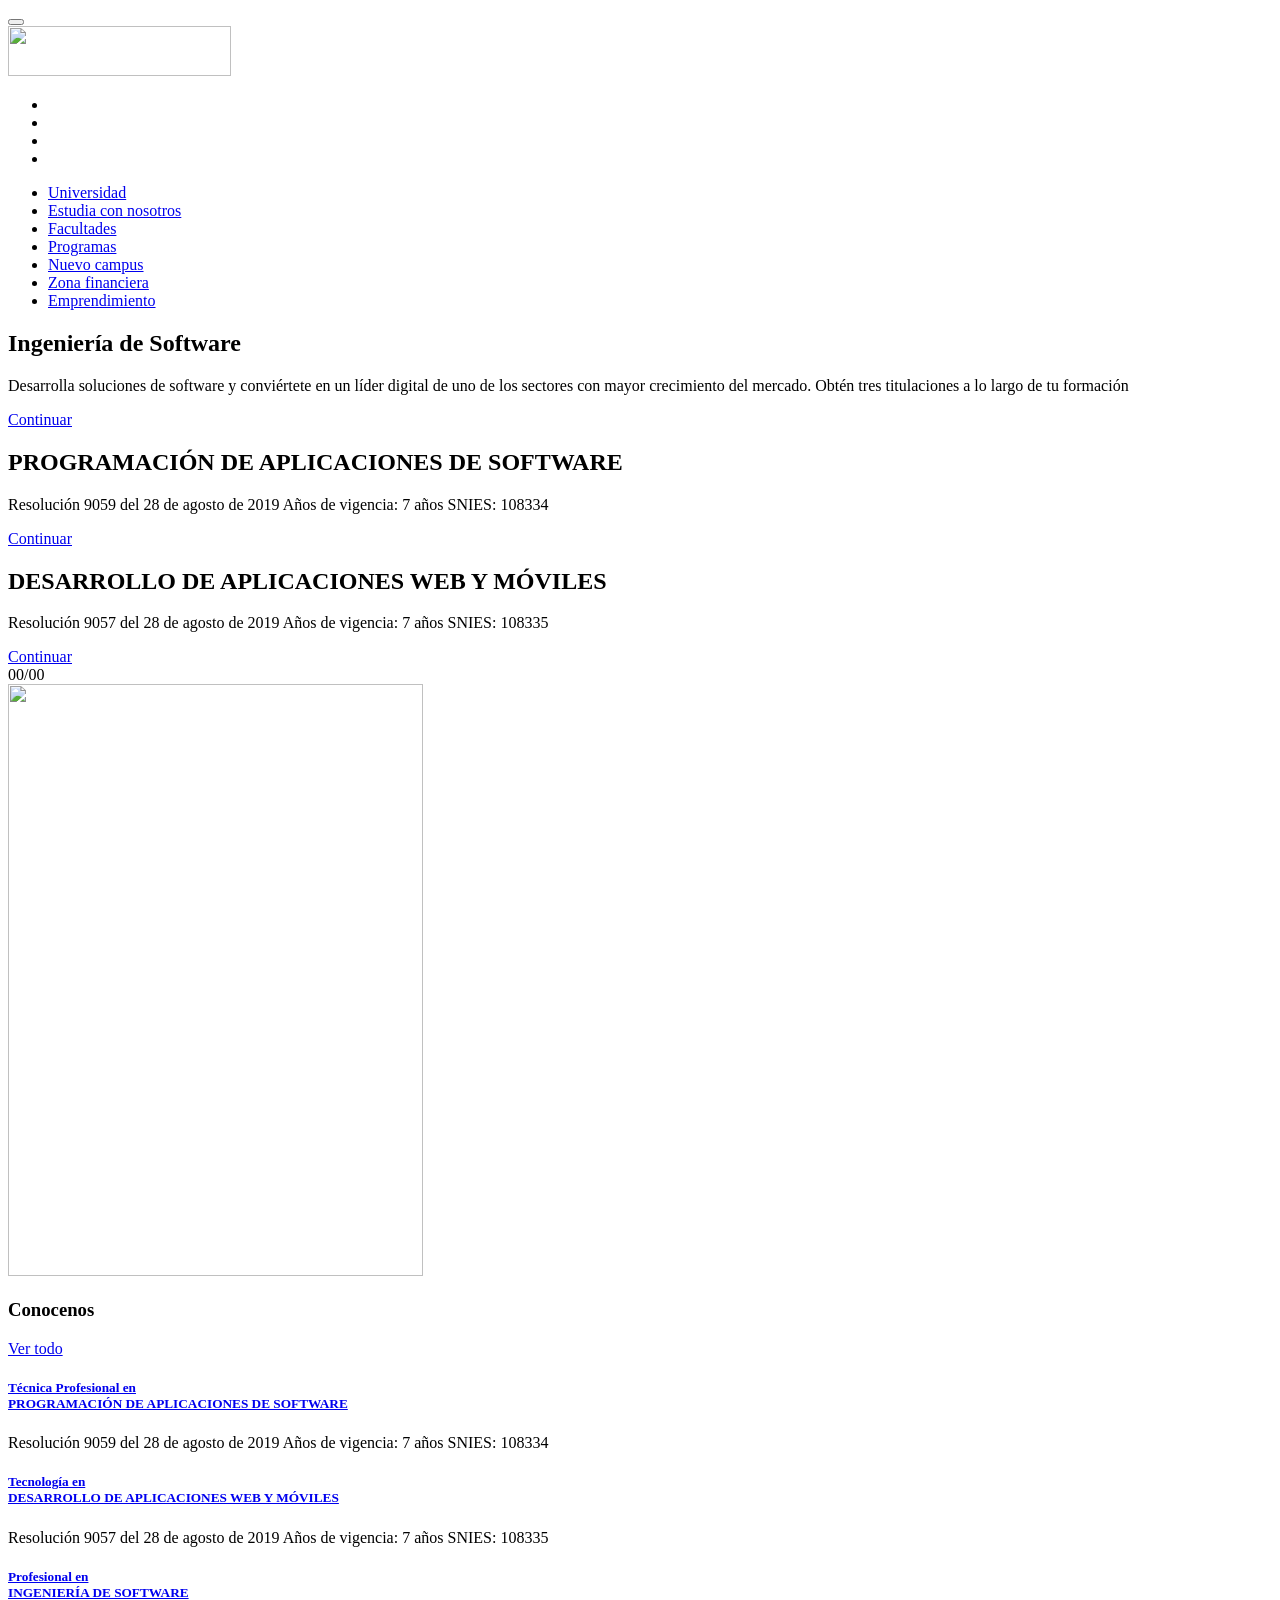
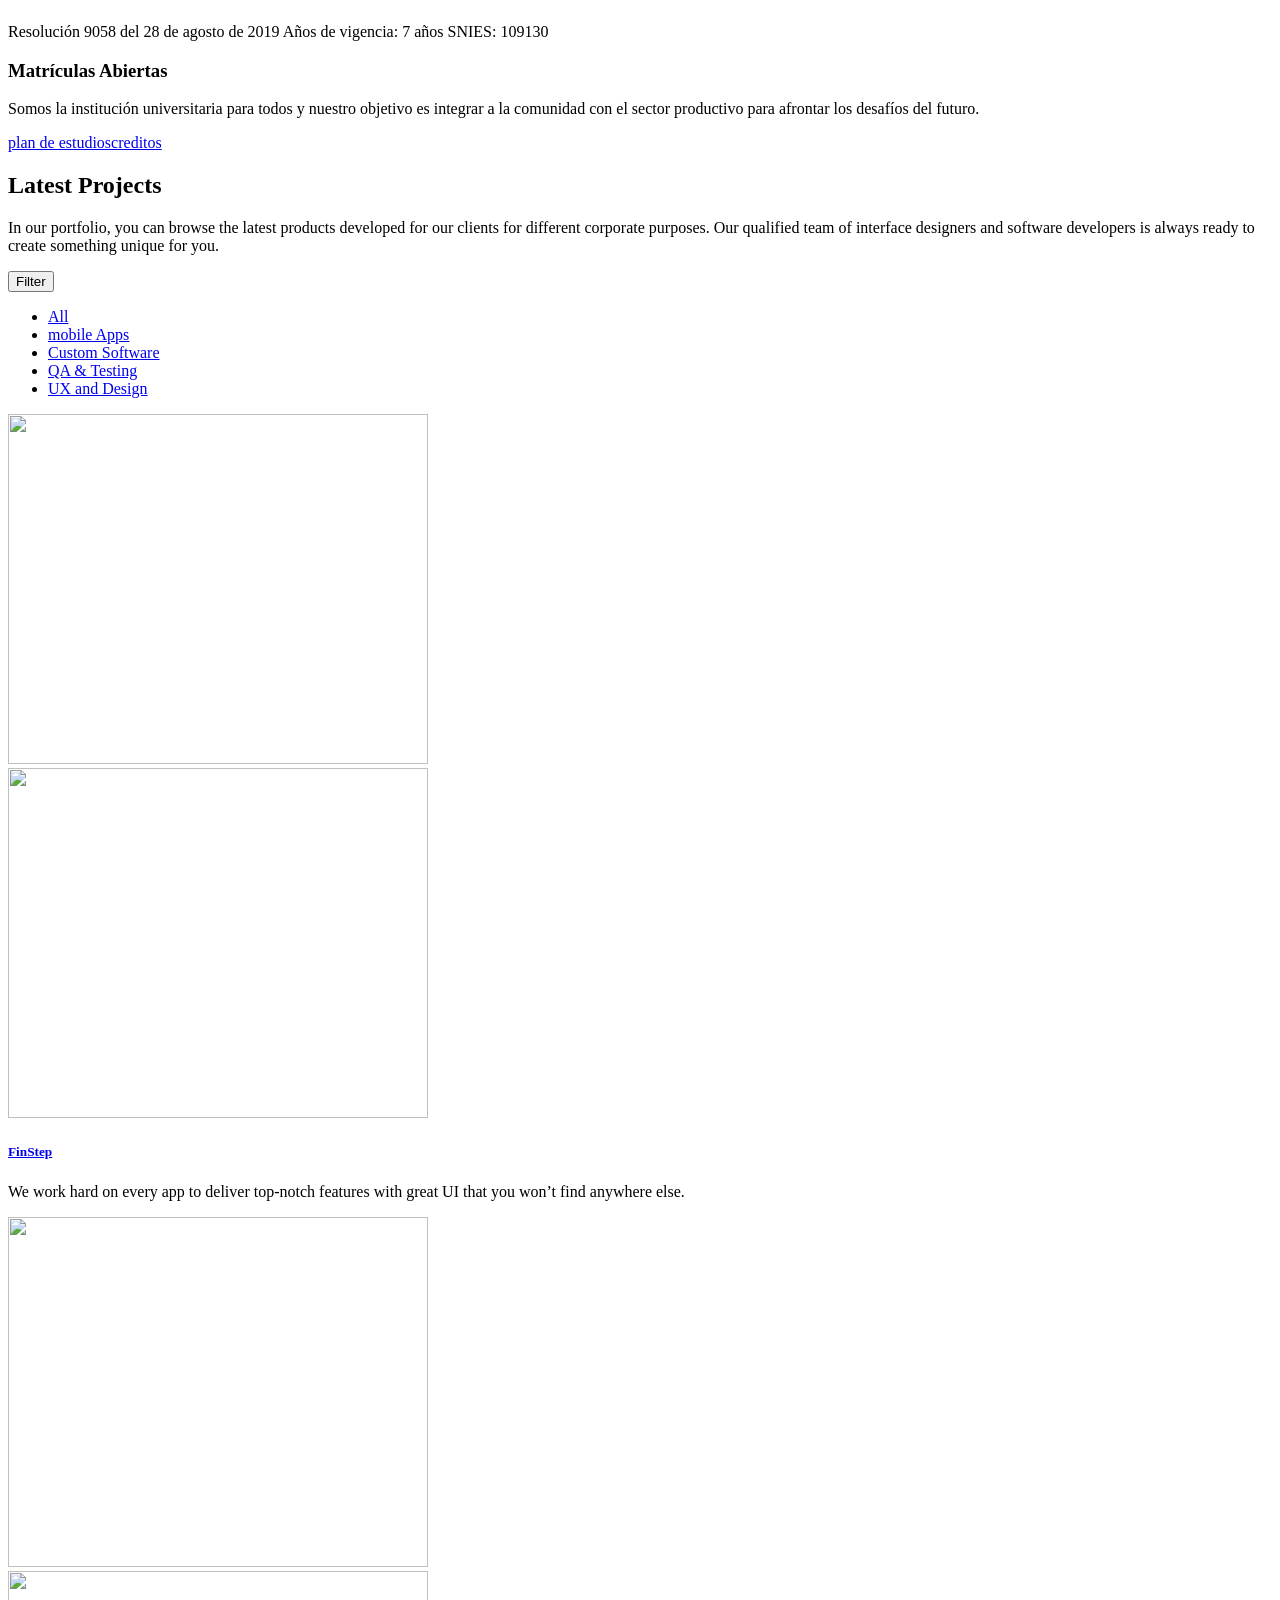
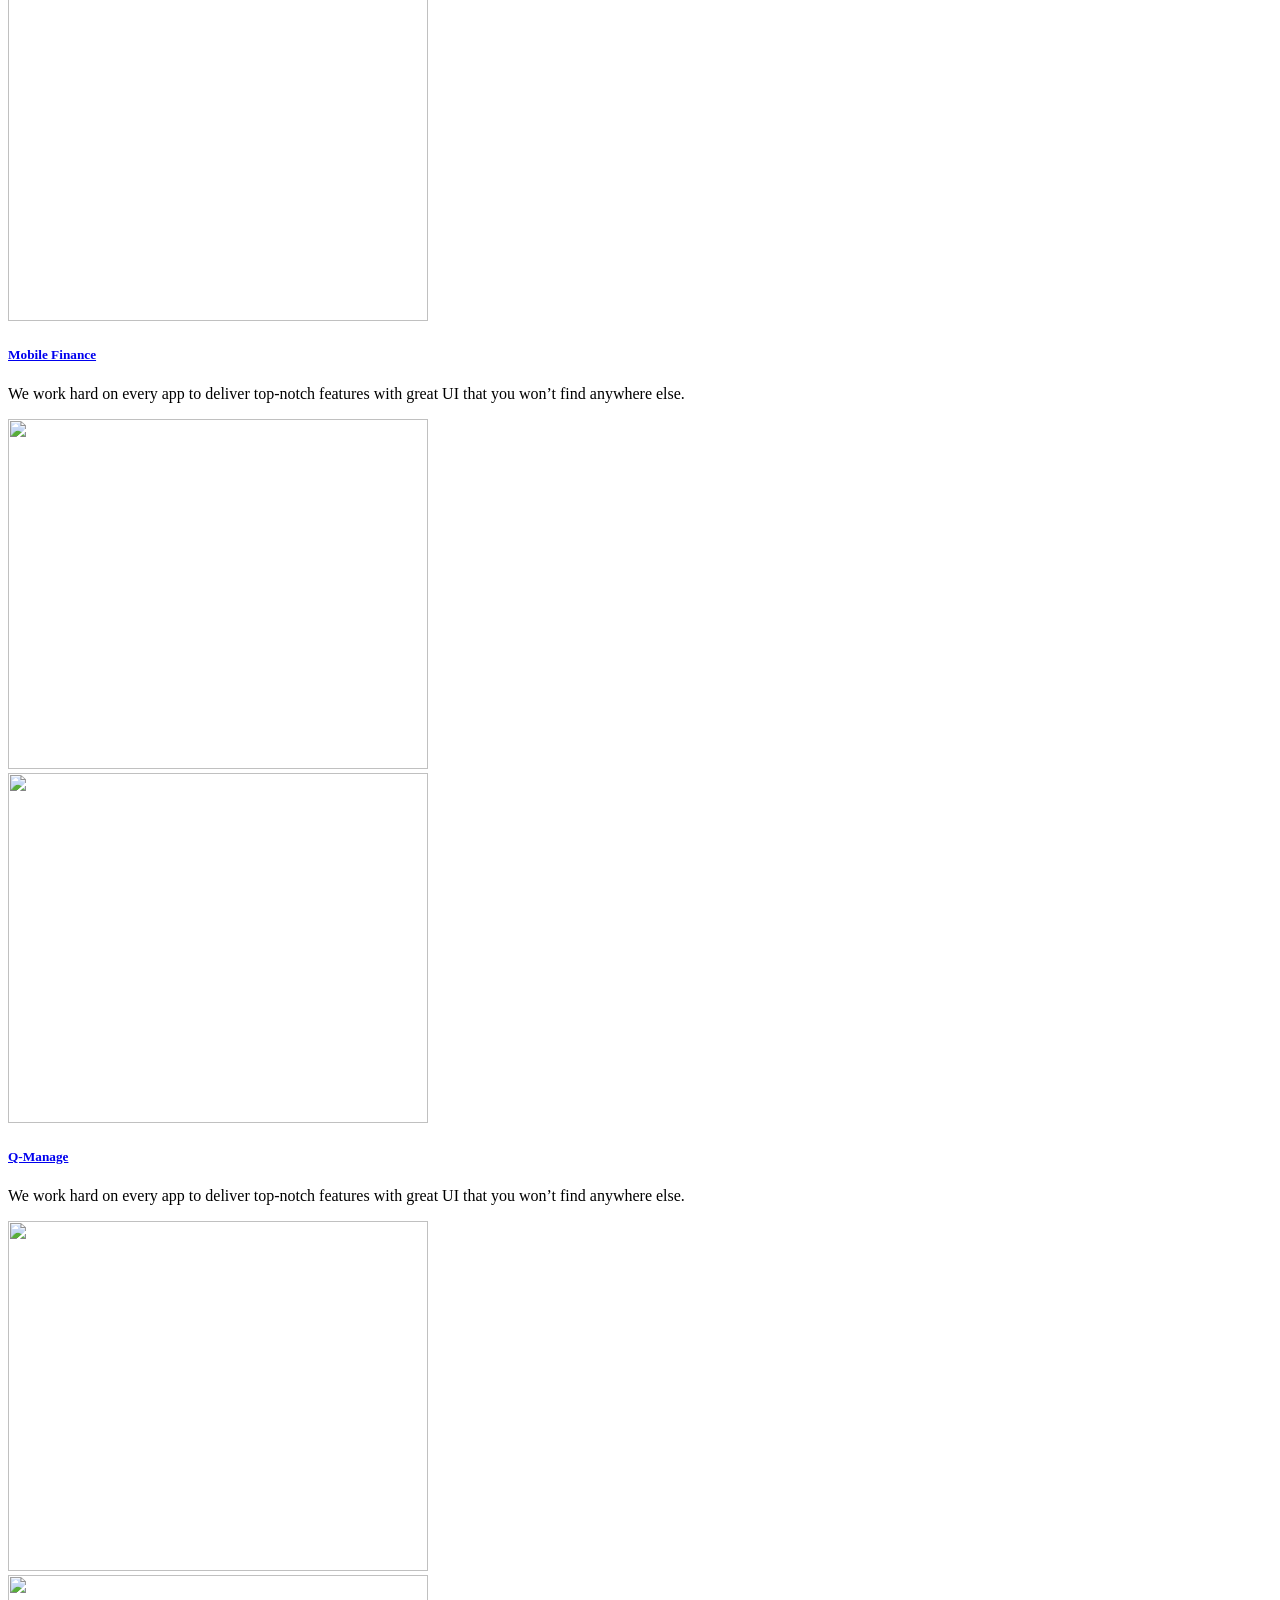
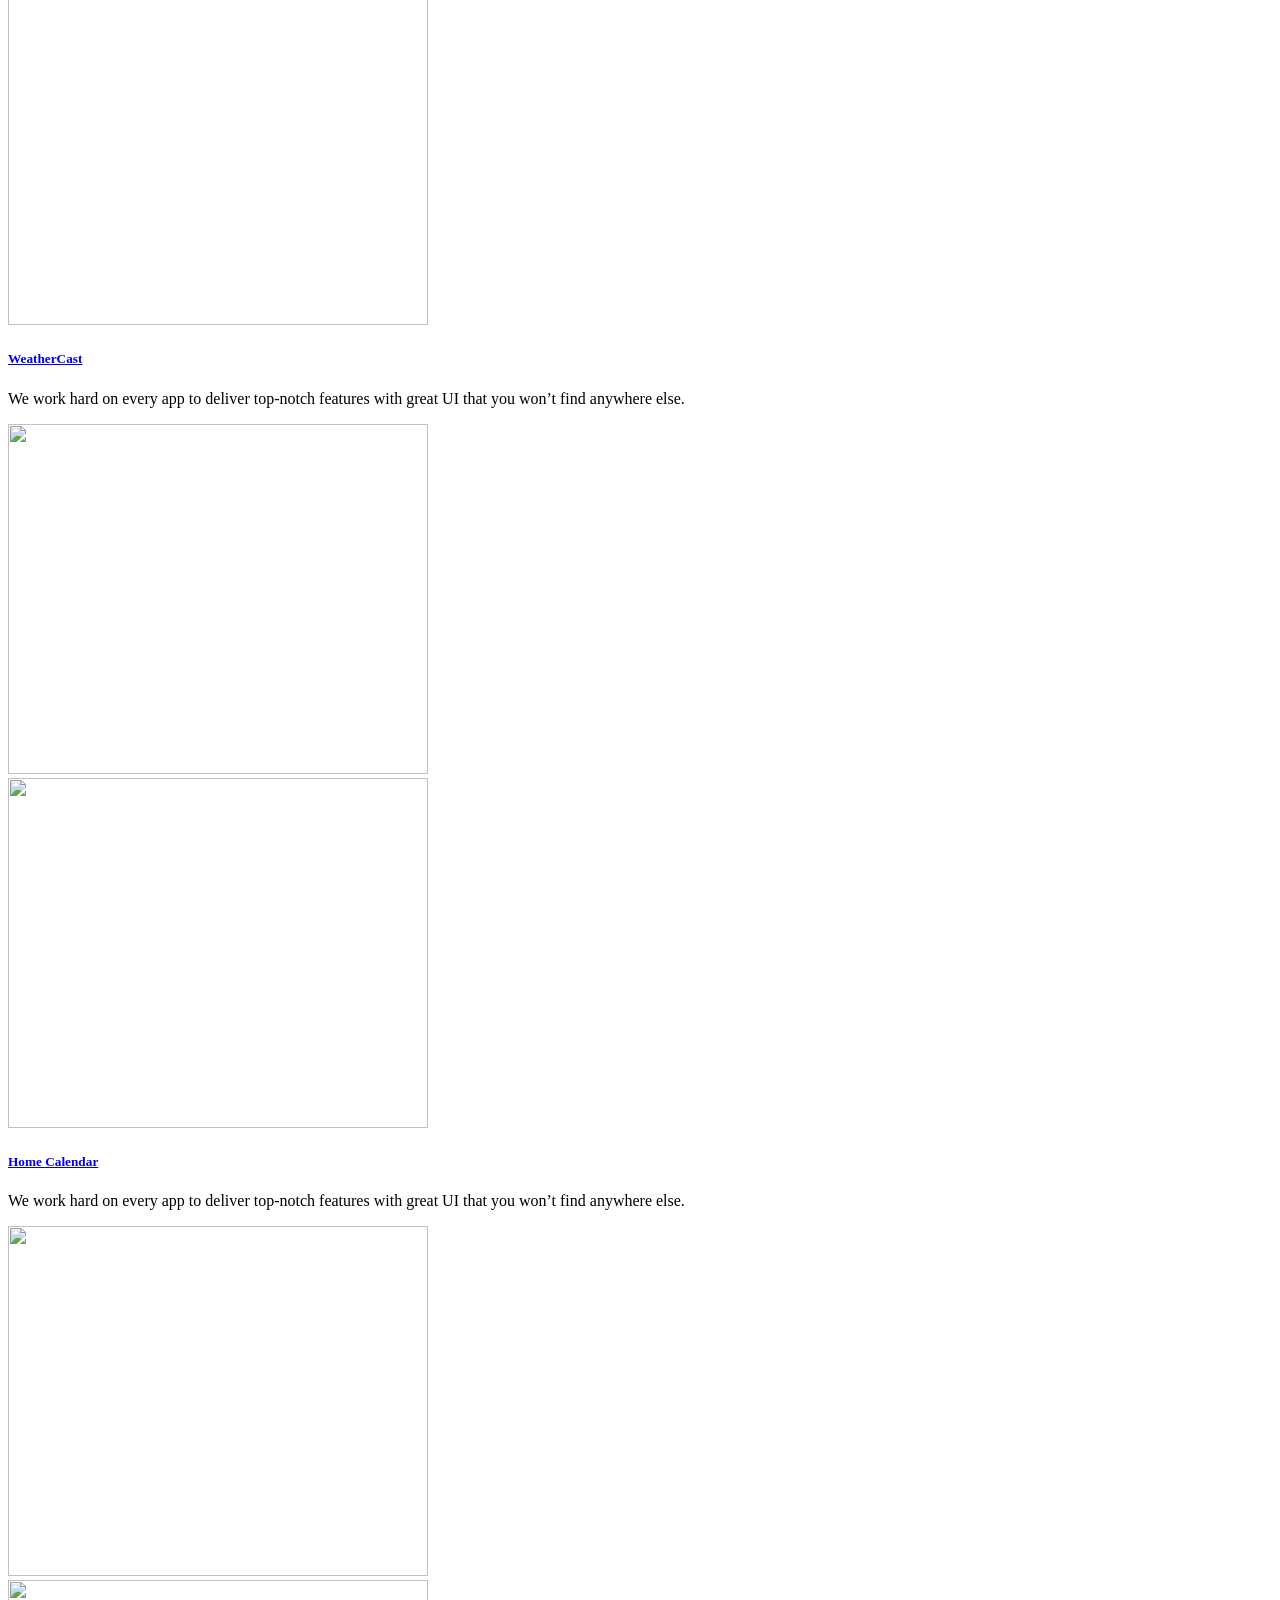
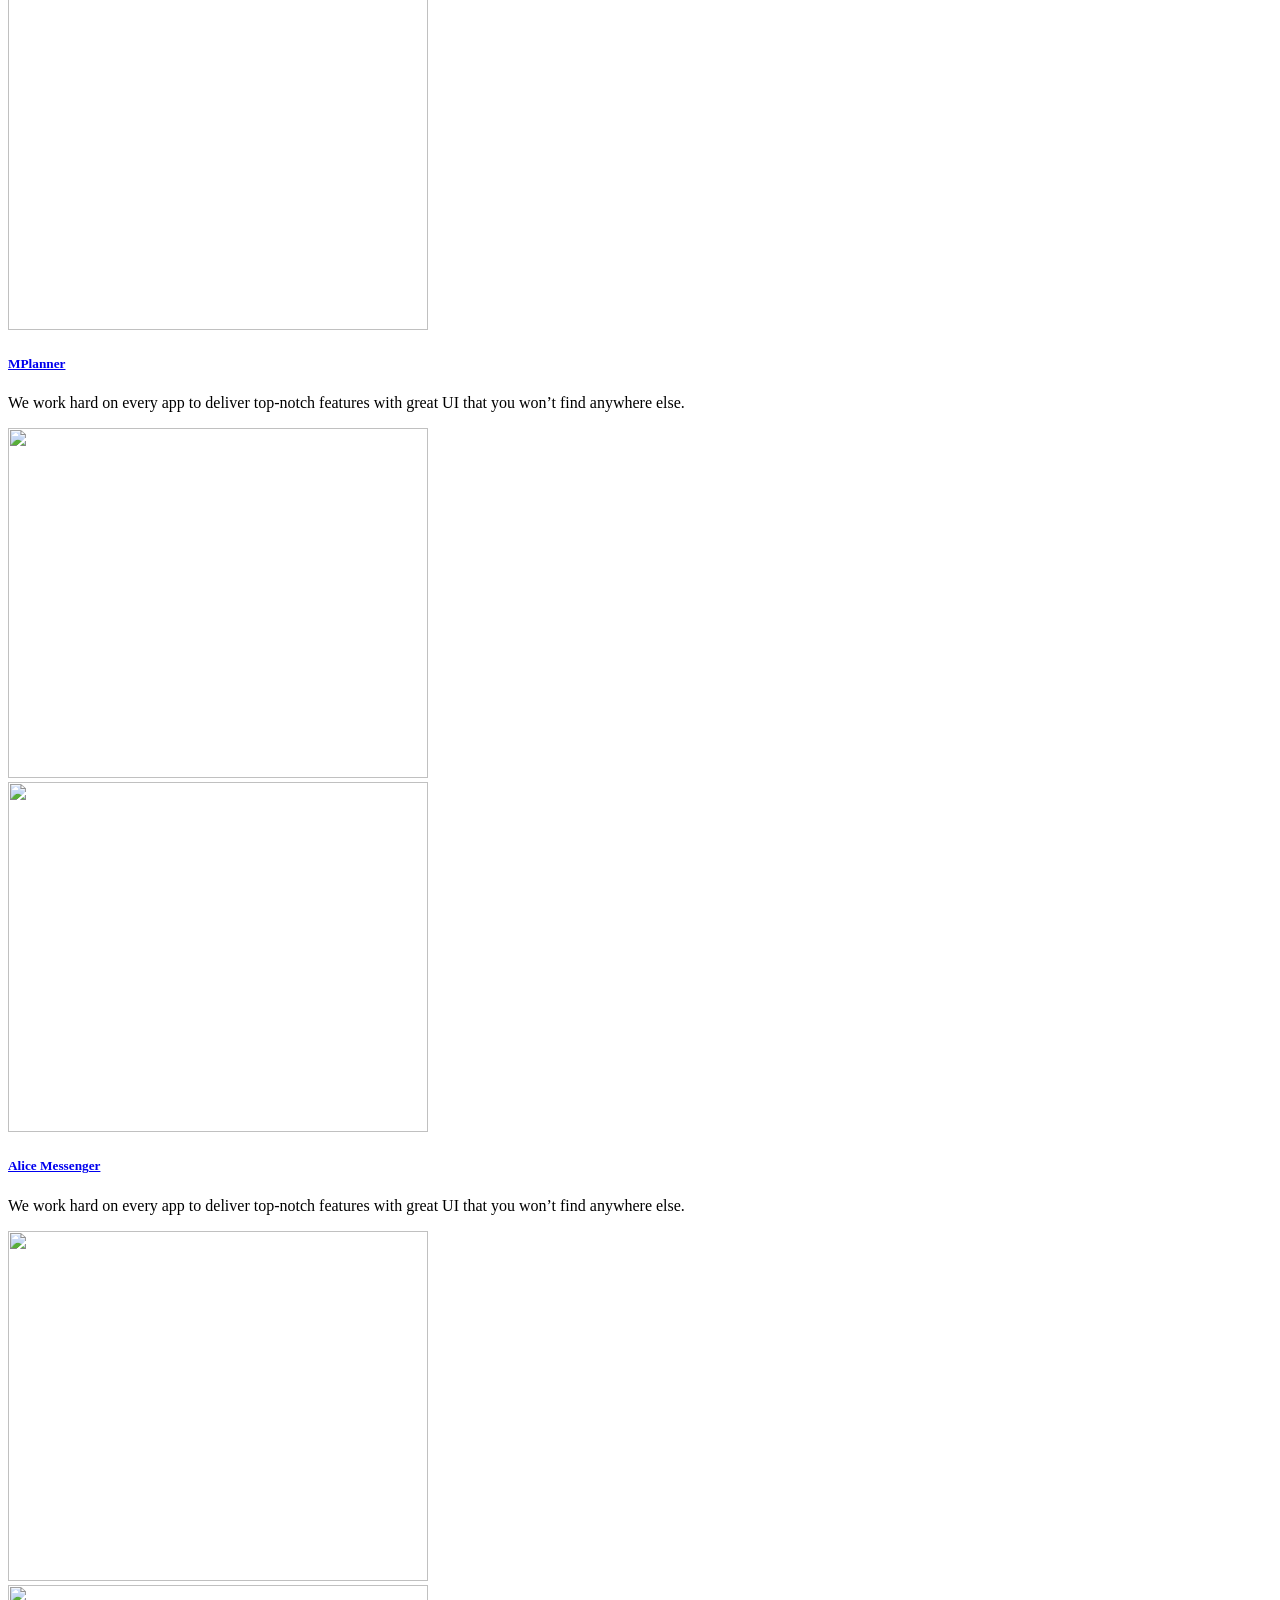
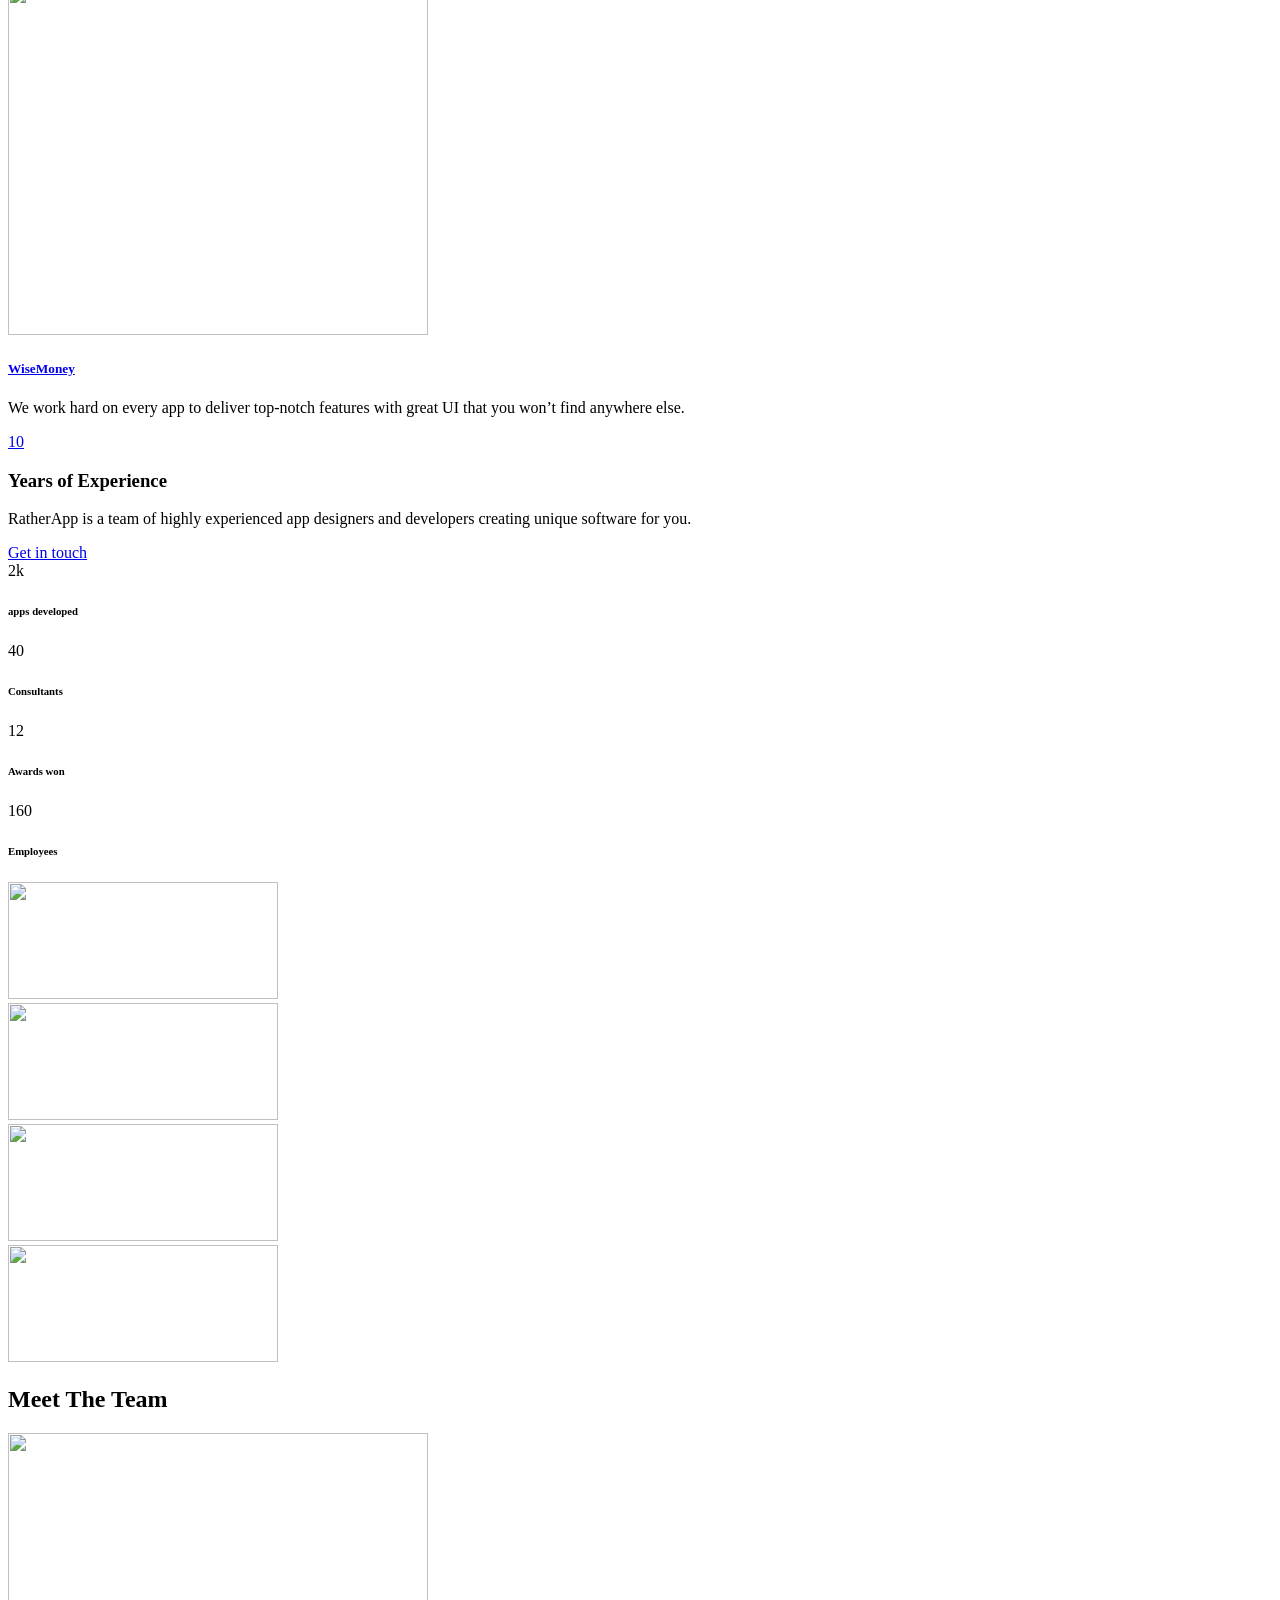
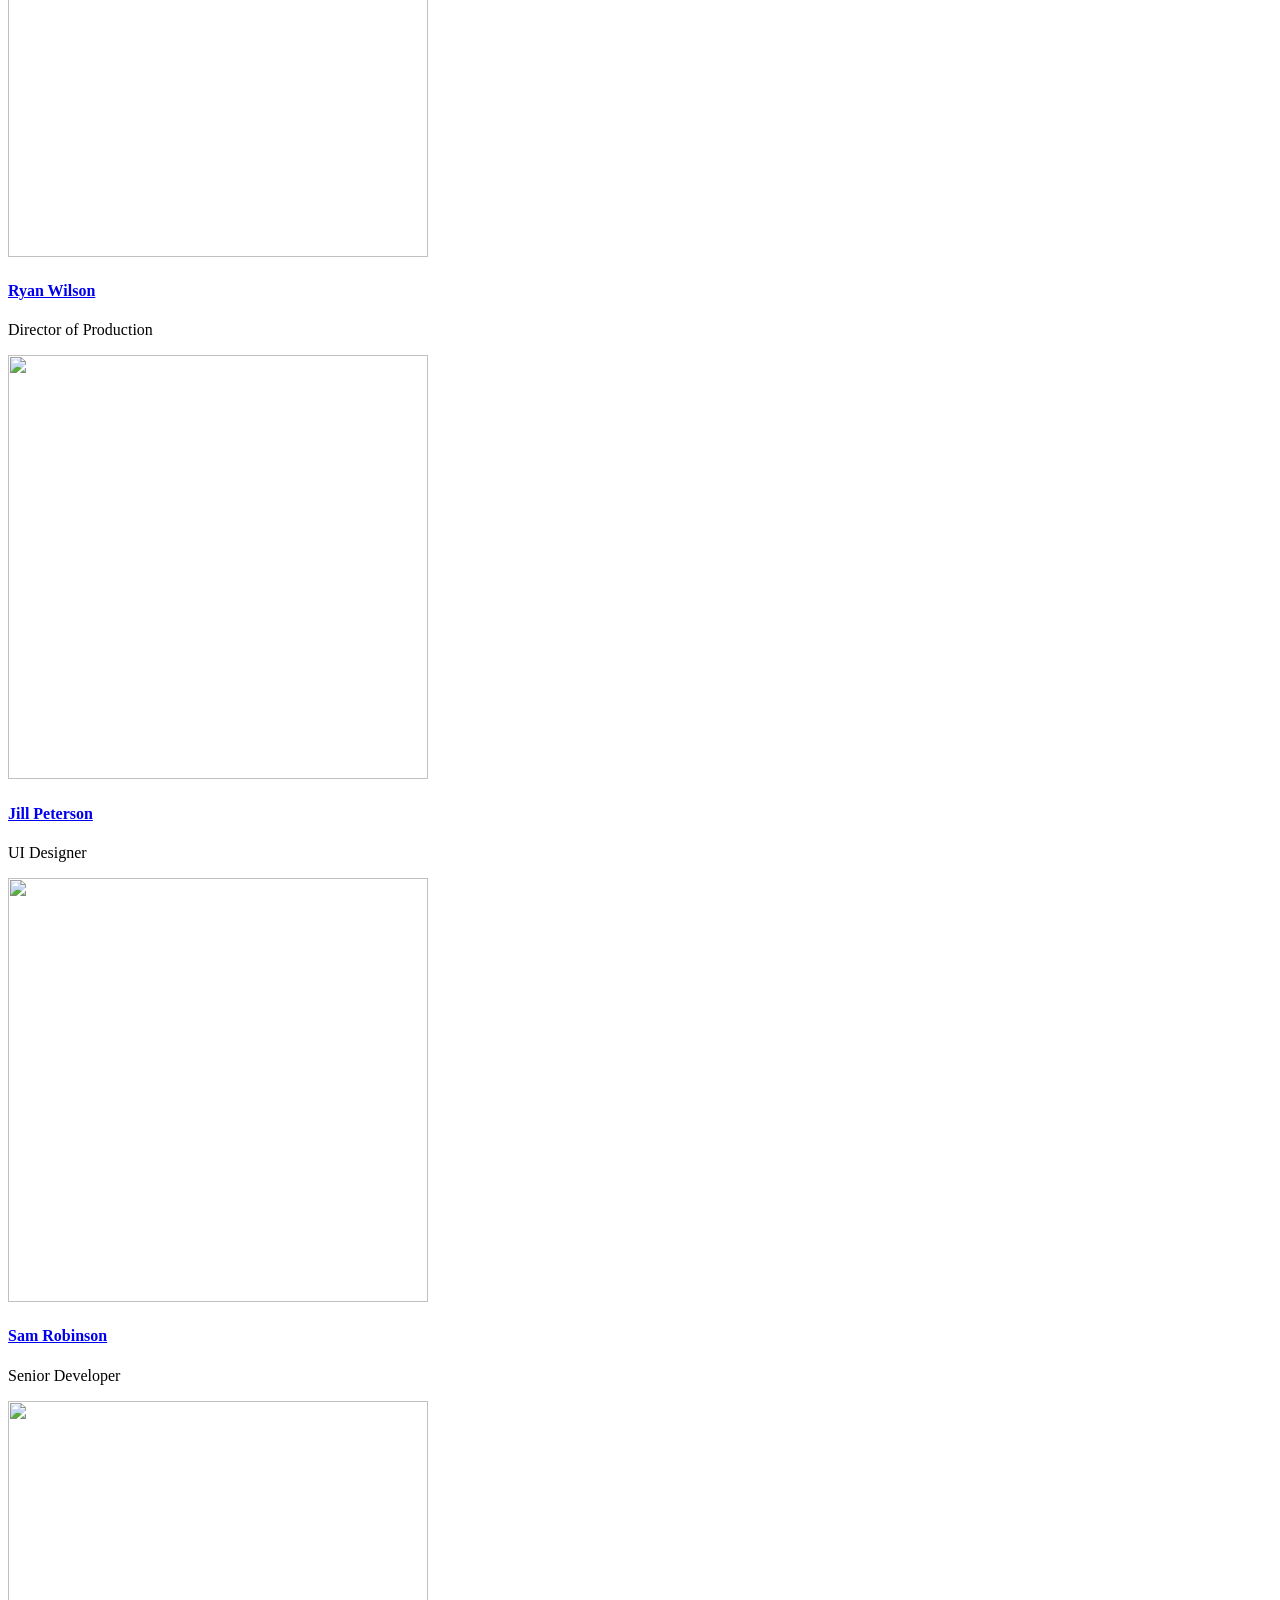
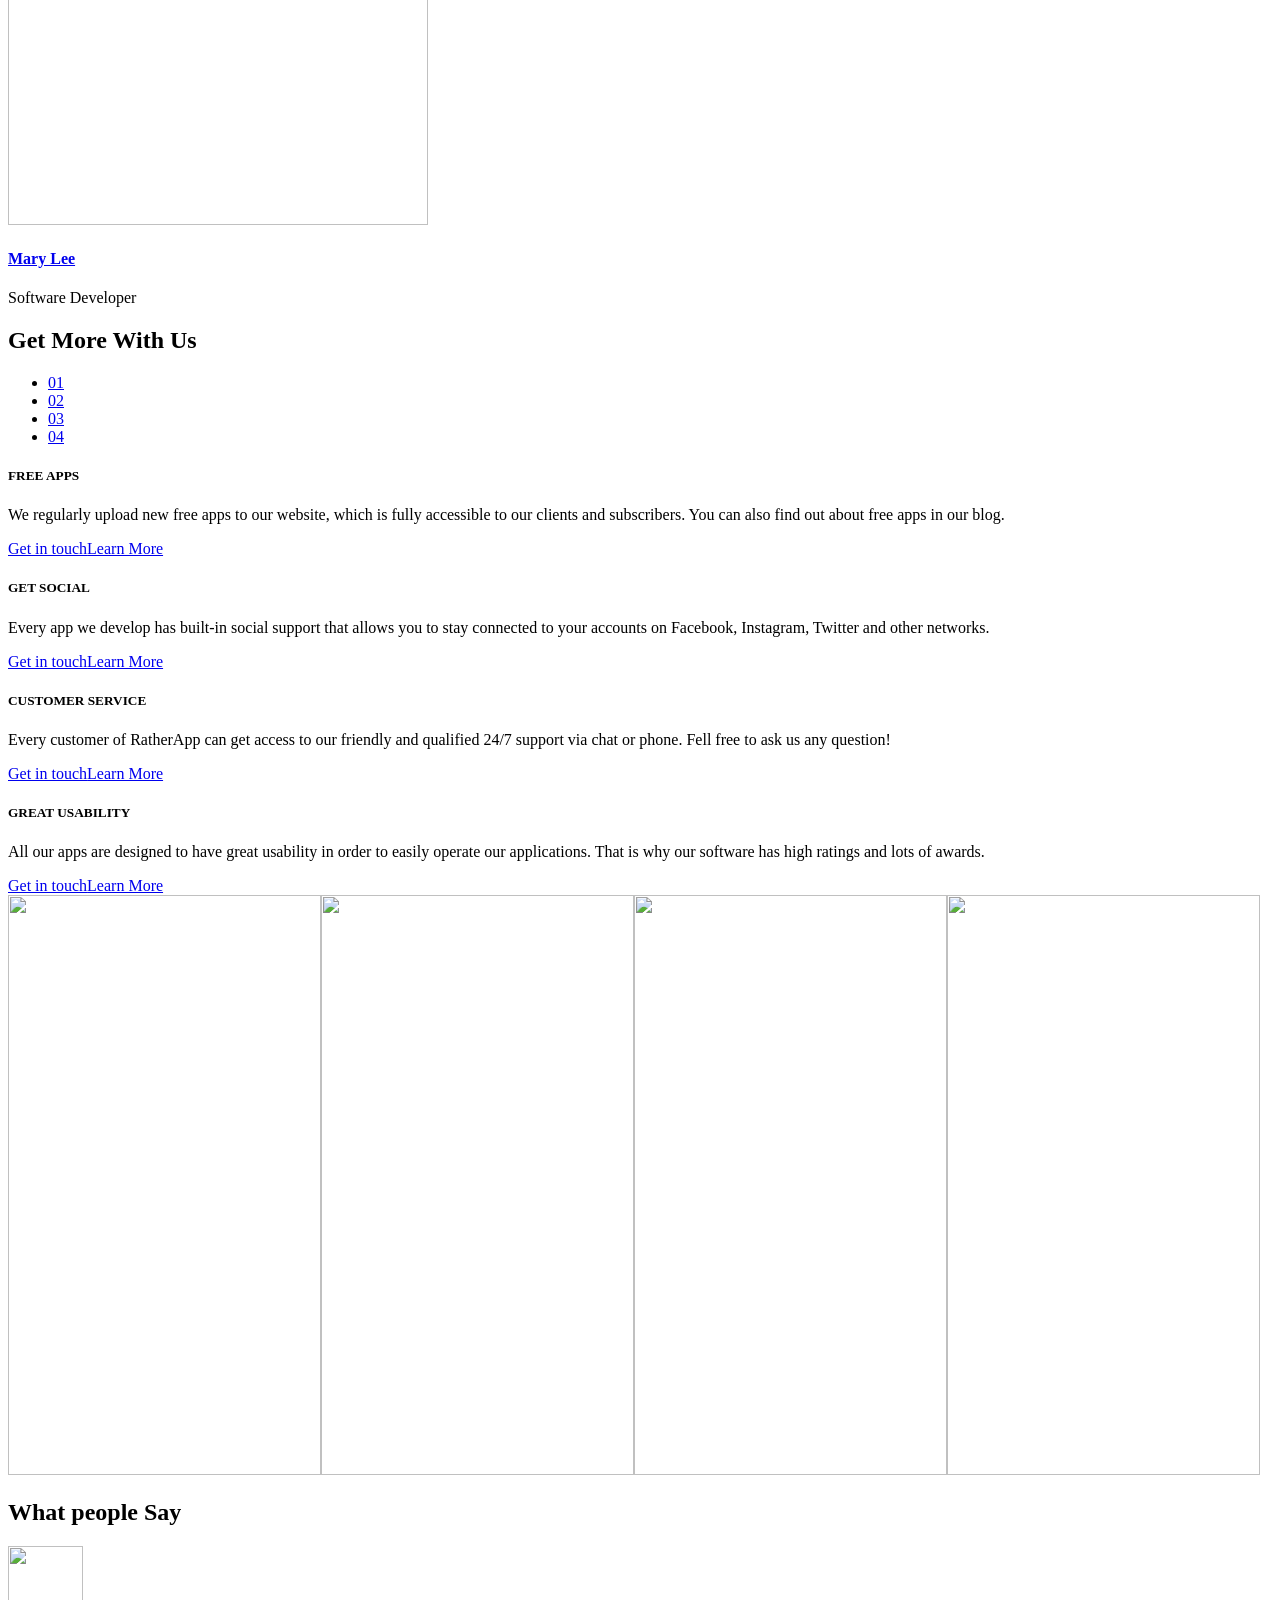
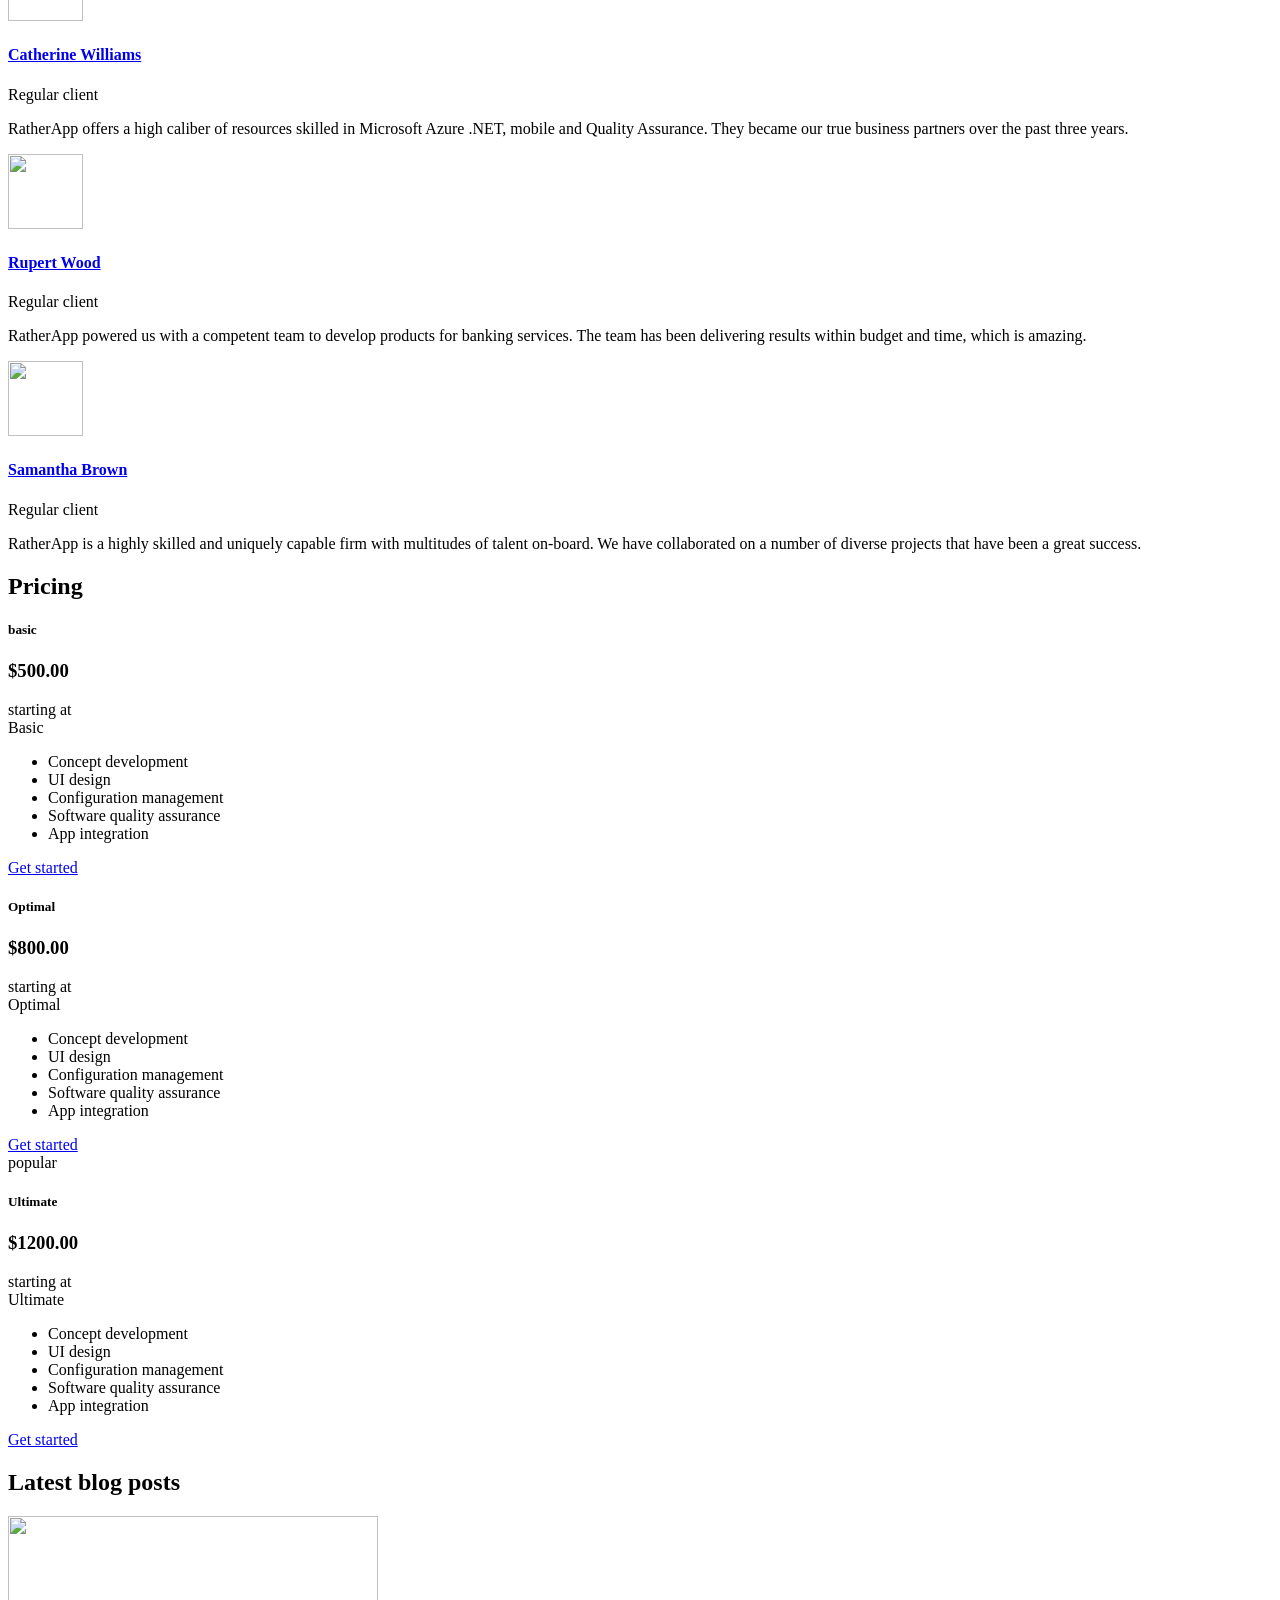
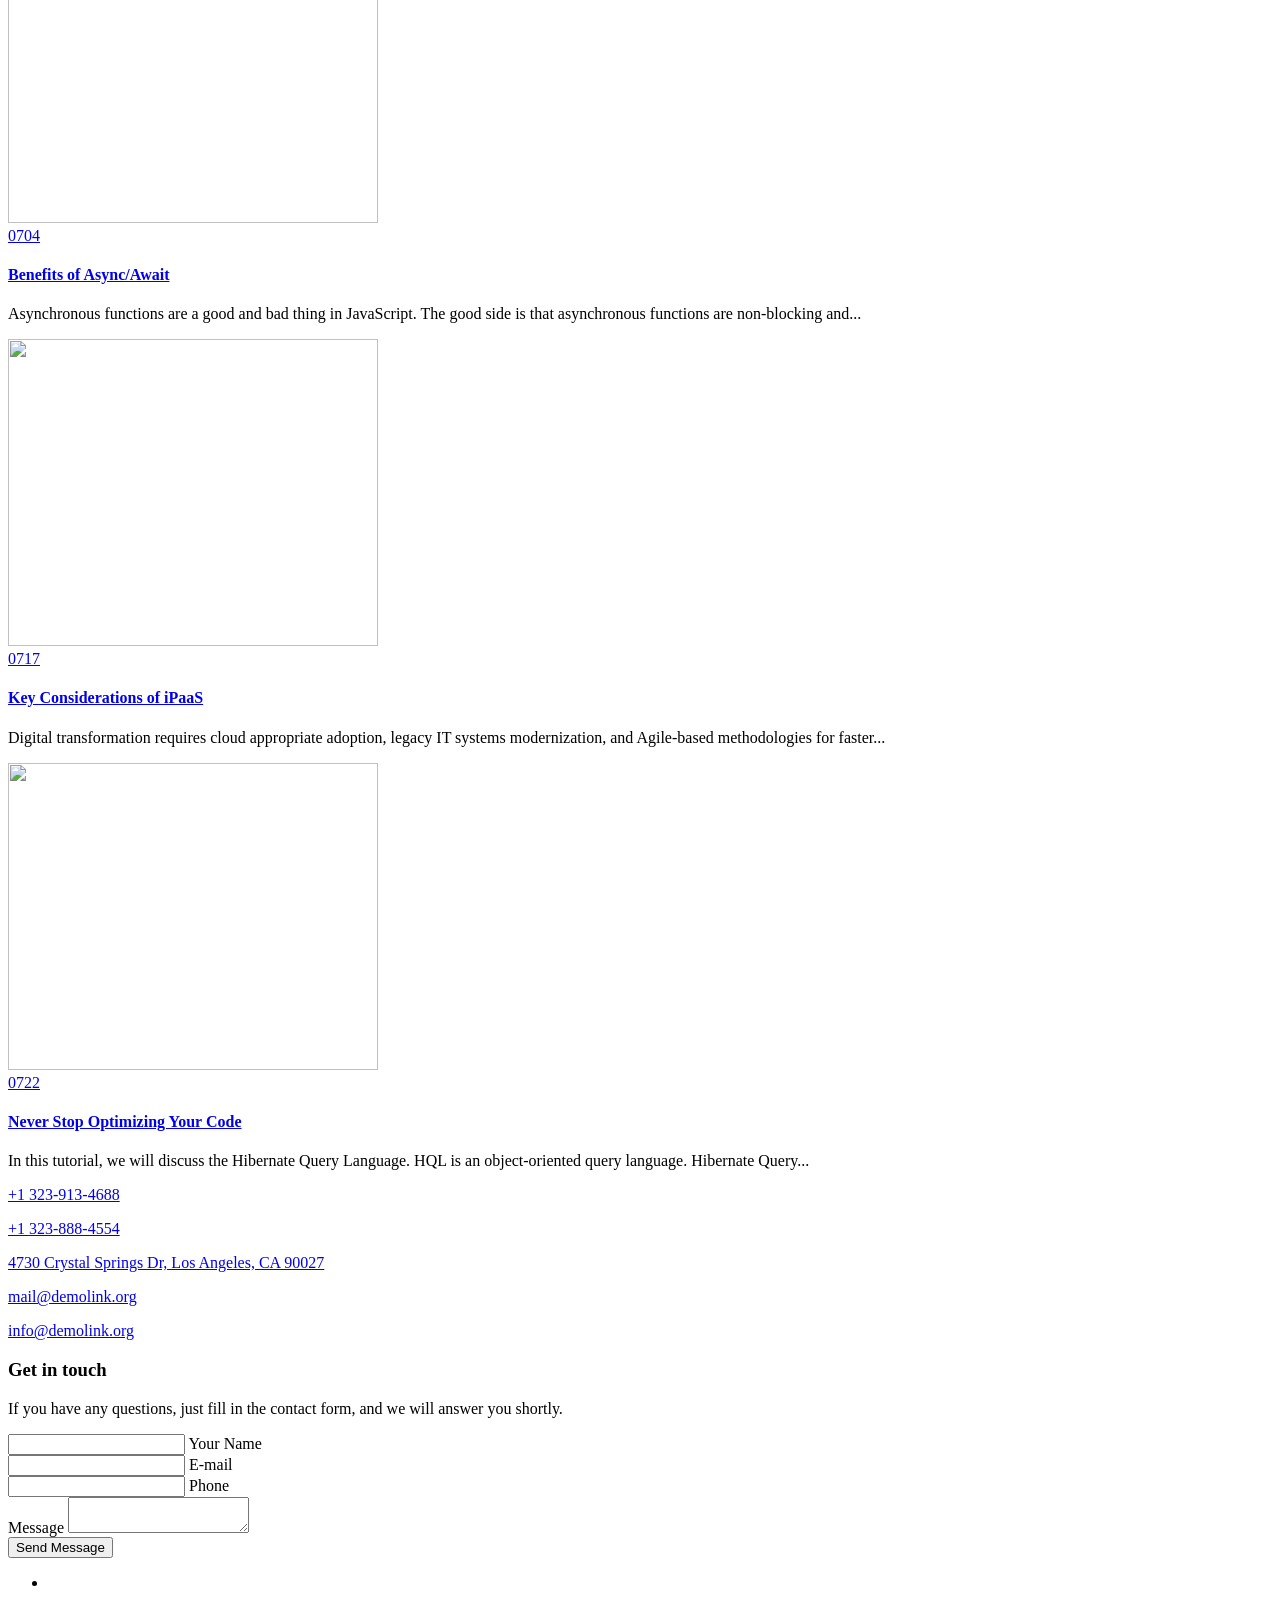
==== index.html @ 00b8fc88 "commit solo del .html" ====
<!DOCTYPE html>
<html class="wide wow-animation" lang="en">
  <head>
    <title>Hola</title>
    <meta name="format-detection" content="telephone=no">
    <meta name="viewport" content="width=device-width, height=device-height, initial-scale=1.0, maximum-scale=1.0, user-scalable=0">
    <meta http-equiv="X-UA-Compatible" content="IE=edge">
    <meta charset="utf-8">
    <link rel="icon" href="com1.png" type="image/x-icon">
    <!-- Stylesheets-->
    <link rel="stylesheet" type="text/css" href="//fonts.googleapis.com/css?family=Poppins:400,500,600%7CTeko:300,400,500%7CMaven+Pro:500">
    <link rel="stylesheet" href="css/bootstrap.css">
    <link rel="stylesheet" href="css/fonts.css">
    <link rel="stylesheet" href="css/style.css">
    <style>.ie-panel{display: none;background: #212121;padding: 10px 0;box-shadow: 3px 3px 5px 0 rgba(0,0,0,.3);clear: both;text-align:center;position: relative;z-index: 1;} html.ie-10 .ie-panel, html.lt-ie-10 .ie-panel {display: block;}</style>
  </head>
  <body>
    <div class="ie-panel"><a href="http://windows.microsoft.com/en-US/internet-explorer/"><img src="images/ie8-panel/warning_bar_0000_us.jpg" height="42" width="820" alt="You are using an outdated browser. For a faster, safer browsing experience, upgrade for free today."></a></div>
    <div class="preloader">
      <div class="preloader-body">
        <div class="cssload-container"><span></span><span></span><span></span><span></span>
        </div>
      </div>
    </div>
    <div class="page">
      <div id="home">
        
        <header class="section page-header">
          <!-- RD Navbar-->
          <div class="rd-navbar-wrap">
            <nav class="rd-navbar rd-navbar-classic" data-layout="rd-navbar-fixed" data-sm-layout="rd-navbar-fixed" data-md-layout="rd-navbar-fixed" data-md-device-layout="rd-navbar-fixed" data-lg-layout="rd-navbar-static" data-lg-device-layout="rd-navbar-fixed" data-xl-layout="rd-navbar-static" data-xl-device-layout="rd-navbar-static" data-xxl-layout="rd-navbar-static" data-xxl-device-layout="rd-navbar-static" data-lg-stick-up-offset="46px" data-xl-stick-up-offset="46px" data-xxl-stick-up-offset="46px" data-lg-stick-up="true" data-xl-stick-up="true" data-xxl-stick-up="true">
              <div class="rd-navbar-main-outer">
                <div class="rd-navbar-main">
                  <!-- RD Navbar Panel-->
                  <div class="rd-navbar-panel">
                    <!-- RD Navbar Toggle-->
                    <button class="rd-navbar-toggle" data-rd-navbar-toggle=".rd-navbar-nav-wrap"><span></span></button>
                    <!-- RD Navbar Brand-->
                    <div class="rd-navbar-brand"><a class="brand" href="index.html"><img src="images/com1.png" alt="" width="223" height="50"/></a></div>
                  </div>
                  <div class="rd-navbar-main-element">
                    <div class="rd-navbar-nav-wrap">
                      <!-- RD Navbar Share-->
                      <div class="rd-navbar-share fl-bigmug-line-share27" data-rd-navbar-toggle=".rd-navbar-share-list">
                        <ul class="list-inline rd-navbar-share-list">
                          <li class="rd-navbar-share-list-item"><a class="icon fa fa-facebook" href="#"></a></li>
                          <li class="rd-navbar-share-list-item"><a class="icon fa fa-twitter" href="#"></a></li>
                          <li class="rd-navbar-share-list-item"><a class="icon fa fa-google-plus" href="#"></a></li>
                          <li class="rd-navbar-share-list-item"><a class="icon fa fa-instagram" href="#"></a></li>
                        </ul>
                      </div>
                      <ul class="rd-navbar-nav">
                        <li class="rd-nav-item active"><a class="rd-nav-link" href="#universodad">Universidad</a></li>
                        <li class="rd-nav-item"><a class="rd-nav-link" href="#Estudia con nosotros">Estudia con nosotros</a></li>
                        <li class="rd-nav-item"><a class="rd-nav-link" href="#Facultades">Facultades</a></li>
                        <li class="rd-nav-item"><a class="rd-nav-link" href="#Programas">Programas</a></li>
                        <li class="rd-nav-item"><a class="rd-nav-link" href="#Nuevo campus">Nuevo campus</a></li>
                        <li class="rd-nav-item"><a class="rd-nav-link" href="#Zona financiera">Zona financiera</a></li>
                        <li class="rd-nav-item"><a class="rd-nav-link" href="#Emprendimiento">Emprendimiento</a></li>
                      </ul>
                    </div>
                  </div>
                </div>
              </div>
            </nav>
          </div>
        </header>

        <!-- Swiper-->
        <section class="section swiper-container swiper-slider swiper-slider-classic" data-loop="true" data-autoplay="4859" data-simulate-touch="true" data-direction="vertical" data-nav="false">
          <div class="swiper-wrapper text-center">
            <div class="swiper-slide" data-slide-bg="images/ingsoftware.png">
              <div class="swiper-slide-caption section-md">
                <div class="container">
                  <h1 data-caption-animate="fadeInLeft" data-caption-delay="0">Ingeniería de Software</h1>
                  <p class="text-width-large" data-caption-animate="fadeInRight" data-caption-delay="100">Desarrolla soluciones de software y conviértete en un líder digital de uno de los sectores con mayor crecimiento del mercado. Obtén tres titulaciones a lo largo de tu formación

                  </p><a class="button button-primary button-ujarak" href="#modalCta" data-toggle="modal" data-caption-animate="fadeInUp" data-caption-delay="200">Continuar</a>
                </div>
              </div>
            </div>
            <div class="swiper-slide" data-slide-bg="images/ingsoftware2.png">
              <div class="swiper-slide-caption section-md">
                <div class="container">
                  <h1 data-caption-animate="fadeInLeft" data-caption-delay="0">PROGRAMACIÓN DE APLICACIONES DE SOFTWARE

                  </h1>
                  <p class="text-width-large" data-caption-animate="fadeInRight" data-caption-delay="100">Resolución 9059 del 28 de agosto de 2019
                    Años de vigencia: 7 años
                    SNIES: 108334
                    </p><a class="button button-primary button-ujarak" href="#modalCta" data-toggle="modal" data-caption-animate="fadeInUp" data-caption-delay="200">Continuar</a>
                </div>
              </div>
            </div>
            <div class="swiper-slide" data-slide-bg="images/ingsoftware3.png">
              <div class="swiper-slide-caption section-md">
                <div class="container">
                  <h1 data-caption-animate="fadeInLeft" data-caption-delay="0">DESARROLLO DE APLICACIONES WEB Y MÓVILES

                  </h1>
                  <p class="text-width-large" data-caption-animate="fadeInRight" data-caption-delay="100">Resolución 9057 del 28 de agosto de 2019
                    Años de vigencia: 7 años
                    SNIES: 108335
                    </p><a class="button button-primary button-ujarak" href="#modalCta" data-toggle="modal" data-caption-animate="fadeInUp" data-caption-delay="200">Continuar</a>
                </div>
              </div>
            </div>
          </div>
          <!-- Swiper Pagination-->
          <div class="swiper-pagination__module">
            <div class="swiper-pagination__fraction"><span class="swiper-pagination__fraction-index">00</span><span class="swiper-pagination__fraction-divider">/</span><span class="swiper-pagination__fraction-count">00</span></div>
            <div class="swiper-pagination__divider"></div>
            <div class="swiper-pagination"></div>
          </div>
        </section>

      </div>
      <!-- See all services-->
      <section class="section section-sm section-first bg-default text-center" id="services">
        <div class="container">
          <div class="row row-30 justify-content-center">
            <div class="col-md-7 col-lg-5 col-xl-6 text-lg-left wow fadeInUp"><img src="images/software1.png" alt="" width="415" height="592"/>
            </div>
            <div class="col-lg-7 col-xl-6">
              <div class="row row-30">
                <div class="col-sm-6 wow fadeInRight">
                  <article class="box-icon-modern box-icon-modern-custom">
                    <div>
                      <h3 class="box-icon-modern-big-title">Conocenos</h3>
                      <div class="box-icon-modern-decor"></div><a class="button button-primary button-ujarak" href="#">Ver todo</a>
                    </div>
                  </article>
                </div>
                <div class="col-sm-6 wow fadeInRight" data-wow-delay=".1s">
                  <article class="box-icon-modern box-icon-modern-2">
                    <span class="lnr lnr-laptop"></span>
                    <h5 class="box-icon-modern-title"><a href="#">Técnica Profesional en
                      <br>PROGRAMACIÓN DE APLICACIONES DE SOFTWARE

                    </a></h5>
                    <div class="box-icon-modern-decor"></div>
                    <p class="box-icon-modern-text">Resolución 9059 del 28 de agosto de 2019
                      Años de vigencia: 7 años
                      SNIES: 108334
                      </p>
                  </article>
                </div>
                <div class="col-sm-6 wow fadeInRight" data-wow-delay=".2s">
                  <article class="box-icon-modern box-icon-modern-2">
                    
                    <h5 class="box-icon-modern-title"><a href="#">Tecnología en
                      <br>DESARROLLO DE APLICACIONES WEB Y MÓVILES

                    </a></h5>
                    <div class="box-icon-modern-decor"></div>
                    <p class="box-icon-modern-text">Resolución 9057 del 28 de agosto de 2019
                      Años de vigencia: 7 años
                      SNIES: 108335
                      </p>
                  </article>
                </div>
                <div class="col-sm-6 wow fadeInRight" data-wow-delay=".3s">
                  <article class="box-icon-modern box-icon-modern-2">
                    
                    <h5 class="box-icon-modern-title"><a href="#">Profesional en
                      <br>INGENIERÍA DE SOFTWARE

                    </a></h5>
                    <div class="box-icon-modern-decor"></div>
                    <p class="box-icon-modern-text">Resolución 9058 del 28 de agosto de 2019
                      Años de vigencia: 7 años
                      SNIES: 109130
                      </p>
                  </article>
                </div>
              </div>
            </div>
          </div>
        </div>
      </section>

      <!-- Cta-->
      <section class="section section-fluid bg-default">
        <div class="parallax-container" data-parallax-img="images/orange.png">
          <div class="parallax-content section-xl context-dark bg-overlay-68 bg-mobile-overlay">
            <div class="container">
              <div class="row row-30 justify-content-end text-right">
                <div class="col-sm-7">
                  <h3 class="wow fadeInLeft">Matrículas Abiertas</h3>
                  <p>Somos la institución universitaria para todos y nuestro objetivo es integrar a la comunidad con el sector productivo para afrontar los desafíos del futuro.</p>
                  <div class="group-sm group-middle group justify-content-end"><a class="button button-primary button-ujarak" href="#modalCta" data-toggle="modal">plan de estudios</a><a class="button button-white-outline button-ujarak" href="#">creditos</a></div>
                </div>
              </div>
            </div>
          </div>
        </div>
      </section>
      <!-- compañeros aqui voy yo-->
      <!-- Latest Projects-->
      <section class="section section-sm section-fluid bg-default text-center" id="projects">
        <div class="container-fluid">
          <h2 class="wow fadeInLeft">Latest Projects</h2>
          <p class="quote-jean wow fadeInRight" data-wow-delay=".1s">In our portfolio, you can browse the latest products developed for our clients for different corporate purposes. Our qualified team of interface designers and software developers is always ready to create something unique for you.</p>
          <div class="isotope-filters isotope-filters-horizontal">
            <button class="isotope-filters-toggle button button-md button-icon button-icon-right button-default-outline button-wapasha" data-custom-toggle="#isotope-3" data-custom-toggle-hide-on-blur="true" data-custom-toggle-disable-on-blur="true"><span class="icon fa fa-caret-down"></span>Filter</button>
            <ul class="isotope-filters-list" id="isotope-3">
              <li><a class="active" href="#" data-isotope-filter="*" data-isotope-group="gallery">All</a></li>
              <li><a href="#" data-isotope-filter="Type 1" data-isotope-group="gallery">mobile Apps</a></li>
              <li><a href="#" data-isotope-filter="Type 2" data-isotope-group="gallery">Custom Software</a></li>
              <li><a href="#" data-isotope-filter="Type 3" data-isotope-group="gallery">QA & Testing</a></li>
              <li><a href="#" data-isotope-filter="Type 4" data-isotope-group="gallery">UX and Design</a></li>
            </ul>
          </div>
          <div class="row row-30 isotope" data-isotope-layout="fitRows" data-isotope-group="gallery" data-lightgallery="group">
            <div class="col-sm-6 col-lg-4 col-xxl-3 isotope-item wow fadeInRight" data-filter="Type 4">
              <!-- Thumbnail Classic-->
              <article class="thumbnail thumbnail-classic thumbnail-md">
                <div class="thumbnail-classic-figure"><img src="images/fullwidth-gallery-1-420x350.jpg" alt="" width="420" height="350"/>
                </div>
                <div class="thumbnail-classic-caption">
                  <div class="thumbnail-classic-title-wrap"><a class="icon fl-bigmug-line-zoom60" href="images/grid-gallery-1-1200x800-original.jpg" data-lightgallery="item"><img src="images/fullwidth-gallery-1-420x350.jpg" alt="" width="420" height="350"/></a>
                    <h5 class="thumbnail-classic-title"><a href="#">FinStep</a></h5>
                  </div>
                  <p class="thumbnail-classic-text">We work hard on every app to deliver top-notch features with great UI that you won’t find anywhere else.</p>
                </div>
              </article>
            </div>
            <div class="col-sm-6 col-lg-4 col-xxl-3 isotope-item wow fadeInRight" data-filter="Type 1" data-wow-delay=".1s">
              <!-- Thumbnail Classic-->
              <article class="thumbnail thumbnail-classic thumbnail-md">
                <div class="thumbnail-classic-figure"><img src="images/fullwidth-gallery-2-420x350.jpg" alt="" width="420" height="350"/>
                </div>
                <div class="thumbnail-classic-caption">
                  <div class="thumbnail-classic-title-wrap"><a class="icon fl-bigmug-line-zoom60" href="images/grid-gallery-2-1200x800-original.jpg" data-lightgallery="item"><img src="images/fullwidth-gallery-2-420x350.jpg" alt="" width="420" height="350"/></a>
                    <h5 class="thumbnail-classic-title"><a href="#">Mobile Finance</a></h5>
                  </div>
                  <p class="thumbnail-classic-text">We work hard on every app to deliver top-notch features with great UI that you won’t find anywhere else.</p>
                </div>
              </article>
            </div>
            <div class="col-sm-6 col-lg-4 col-xxl-3 isotope-item wow fadeInRight" data-filter="Type 2" data-wow-delay=".2s">
              <!-- Thumbnail Classic-->
              <article class="thumbnail thumbnail-classic thumbnail-md">
                <div class="thumbnail-classic-figure"><img src="images/fullwidth-gallery-3-420x350.jpg" alt="" width="420" height="350"/>
                </div>
                <div class="thumbnail-classic-caption">
                  <div class="thumbnail-classic-title-wrap"><a class="icon fl-bigmug-line-zoom60" href="images/grid-gallery-3-1200x800-original.jpg" data-lightgallery="item"><img src="images/fullwidth-gallery-3-420x350.jpg" alt="" width="420" height="350"/></a>
                    <h5 class="thumbnail-classic-title"><a href="#">Q-Manage</a></h5>
                  </div>
                  <p class="thumbnail-classic-text">We work hard on every app to deliver top-notch features with great UI that you won’t find anywhere else.</p>
                </div>
              </article>
            </div>
            <div class="col-sm-6 col-lg-4 col-xxl-3 isotope-item wow fadeInRight" data-filter="Type 3" data-wow-delay=".3s">
              <!-- Thumbnail Classic-->
              <article class="thumbnail thumbnail-classic thumbnail-md">
                <div class="thumbnail-classic-figure"><img src="images/fullwidth-gallery-4-420x350.jpg" alt="" width="420" height="350"/>
                </div>
                <div class="thumbnail-classic-caption">
                  <div class="thumbnail-classic-title-wrap"><a class="icon fl-bigmug-line-zoom60" href="images/grid-gallery-4-1200x800-original.jpg" data-lightgallery="item"><img src="images/fullwidth-gallery-4-420x350.jpg" alt="" width="420" height="350"/></a>
                    <h5 class="thumbnail-classic-title"><a href="#">WeatherCast</a></h5>
                  </div>
                  <p class="thumbnail-classic-text">We work hard on every app to deliver top-notch features with great UI that you won’t find anywhere else.</p>
                </div>
              </article>
            </div>
            <div class="col-sm-6 col-lg-4 col-xxl-3 isotope-item wow fadeInLeft" data-filter="Type 3">
              <!-- Thumbnail Classic-->
              <article class="thumbnail thumbnail-classic thumbnail-md">
                <div class="thumbnail-classic-figure"><img src="images/fullwidth-gallery-5-420x350.jpg" alt="" width="420" height="350"/>
                </div>
                <div class="thumbnail-classic-caption">
                  <div class="thumbnail-classic-title-wrap"><a class="icon fl-bigmug-line-zoom60" href="images/grid-gallery-5-1200x800-original.jpg" data-lightgallery="item"><img src="images/fullwidth-gallery-5-420x350.jpg" alt="" width="420" height="350"/></a>
                    <h5 class="thumbnail-classic-title"><a href="#">Home Calendar</a></h5>
                  </div>
                  <p class="thumbnail-classic-text">We work hard on every app to deliver top-notch features with great UI that you won’t find anywhere else.</p>
                </div>
              </article>
            </div>
            <div class="col-sm-6 col-lg-4 col-xxl-3 isotope-item wow fadeInLeft" data-filter="Type 1" data-wow-delay=".1s">
              <!-- Thumbnail Classic-->
              <article class="thumbnail thumbnail-classic thumbnail-md">
                <div class="thumbnail-classic-figure"><img src="images/fullwidth-gallery-6-420x350.jpg" alt="" width="420" height="350"/>
                </div>
                <div class="thumbnail-classic-caption">
                  <div class="thumbnail-classic-title-wrap"><a class="icon fl-bigmug-line-zoom60" href="images/grid-gallery-6-1200x800-original.jpg" data-lightgallery="item"><img src="images/fullwidth-gallery-6-420x350.jpg" alt="" width="420" height="350"/></a>
                    <h5 class="thumbnail-classic-title"><a href="#">MPlanner</a></h5>
                  </div>
                  <p class="thumbnail-classic-text">We work hard on every app to deliver top-notch features with great UI that you won’t find anywhere else.</p>
                </div>
              </article>
            </div>
            <div class="col-sm-6 col-lg-4 col-xxl-3 isotope-item wow fadeInLeft" data-filter="Type 2" data-wow-delay=".2s">
              <!-- Thumbnail Classic-->
              <article class="thumbnail thumbnail-classic thumbnail-md">
                <div class="thumbnail-classic-figure"><img src="images/fullwidth-gallery-7-420x350.jpg" alt="" width="420" height="350"/>
                </div>
                <div class="thumbnail-classic-caption">
                  <div class="thumbnail-classic-title-wrap"><a class="icon fl-bigmug-line-zoom60" href="images/grid-gallery-7-1200x800-original.jpg" data-lightgallery="item"><img src="images/fullwidth-gallery-7-420x350.jpg" alt="" width="420" height="350"/></a>
                    <h5 class="thumbnail-classic-title"><a href="#">Alice Messenger</a></h5>
                  </div>
                  <p class="thumbnail-classic-text">We work hard on every app to deliver top-notch features with great UI that you won’t find anywhere else.</p>
                </div>
              </article>
            </div>
            <div class="col-sm-6 col-lg-4 col-xxl-3 isotope-item wow fadeInLeft" data-filter="Type 3" data-wow-delay=".3s">
              <!-- Thumbnail Classic-->
              <article class="thumbnail thumbnail-classic thumbnail-md">
                <div class="thumbnail-classic-figure"><img src="images/fullwidth-gallery-8-420x350.jpg" alt="" width="420" height="350"/>
                </div>
                <div class="thumbnail-classic-caption">
                  <div class="thumbnail-classic-title-wrap"><a class="icon fl-bigmug-line-zoom60" href="images/grid-gallery-8-1200x800-original.jpg" data-lightgallery="item"><img src="images/fullwidth-gallery-8-420x350.jpg" alt="" width="420" height="350"/></a>
                    <h5 class="thumbnail-classic-title"><a href="#">WiseMoney</a></h5>
                  </div>
                  <p class="thumbnail-classic-text">We work hard on every app to deliver top-notch features with great UI that you won’t find anywhere else.</p>
                </div>
              </article>
            </div>
          </div>
        </div>
      </section>

      <!-- Years of experience-->
      <section class="section section-sm bg-default">
        <div class="container">
          <div class="row row-30 row-xl-24 justify-content-center align-items-center align-items-lg-start text-left">
            <div class="col-md-6 col-lg-5 col-xl-4 text-center"><a class="text-img" href="#">
                <div id="particles-js"></div><span class="counter">10</span></a></div>
            <div class="col-sm-8 col-md-6 col-lg-5 col-xl-4">
              <div class="text-width-extra-small offset-top-lg-24 wow fadeInUp">
                <h3 class="title-decoration-lines-left">Years of Experience</h3>
                <p class="text-gray-500">RatherApp is a team of highly experienced app designers and developers creating unique software for you.</p><a class="button button-secondary button-pipaluk" href="#">Get in touch</a>
              </div>
            </div>
            <div class="col-sm-10 col-md-8 col-lg-6 col-xl-4 wow fadeInRight" data-wow-delay=".1s">
              <div class="row justify-content-center border-2-column offset-top-xl-26">
                <div class="col-9 col-sm-6">
                  <div class="counter-amy">
                    <div class="counter-amy-number"><span class="counter">2</span><span class="symbol">k</span>
                    </div>
                    <h6 class="counter-amy-title">apps developed</h6>
                  </div>
                </div>
                <div class="col-9 col-sm-6">
                  <div class="counter-amy">
                    <div class="counter-amy-number"><span class="counter">40</span>
                    </div>
                    <h6 class="counter-amy-title">Consultants</h6>
                  </div>
                </div>
                <div class="col-9 col-sm-6">
                  <div class="counter-amy">
                    <div class="counter-amy-number"><span class="counter">12</span>
                    </div>
                    <h6 class="counter-amy-title">Awards won</h6>
                  </div>
                </div>
                <div class="col-9 col-sm-6">
                  <div class="counter-amy">
                    <div class="counter-amy-number"><span class="counter">160</span>
                    </div>
                    <h6 class="counter-amy-title">Employees</h6>
                  </div>
                </div>
              </div>
            </div>
            <div class="col-lg-6 col-xl-12 align-self-center">
              <div class="row row-30 justify-content-center">
                <div class="col-sm-6 col-md-5 col-lg-6 col-xl-3 wow fadeInLeft"><a class="clients-classic" href="#"><img src="images/clients-9-270x117.png" alt="" width="270" height="117"/></a></div>
                <div class="col-sm-6 col-md-5 col-lg-6 col-xl-3 wow fadeInLeft" data-wow-delay=".1s"><a class="clients-classic" href="#"><img src="images/clients-10-270x117.png" alt="" width="270" height="117"/></a></div>
                <div class="col-sm-6 col-md-5 col-lg-6 col-xl-3 wow fadeInLeft" data-wow-delay=".2s"><a class="clients-classic" href="#"><img src="images/clients-3-270x117.png" alt="" width="270" height="117"/></a></div>
                <div class="col-sm-6 col-md-5 col-lg-6 col-xl-3 wow fadeInLeft" data-wow-delay=".3s"><a class="clients-classic" href="#"><img src="images/clients-11-270x117.png" alt="" width="270" height="117"/></a></div>
              </div>
            </div>
          </div>
        </div>
      </section>

      <!-- Meet The Team-->
      <section class="section section-sm section-fluid bg-default" id="team">
        <div class="container-fluid">
          <h2>Meet The Team</h2>
          <div class="row row-sm row-30 justify-content-center">
            <div class="col-md-6 col-lg-5 col-xl-3 wow fadeInRight">
              <!-- Team Classic-->
              <article class="team-classic team-classic-lg"><a class="team-classic-figure" href="#"><img src="images/team-11-420x424.jpg" alt="" width="420" height="424"/></a>
                <div class="team-classic-caption">
                  <h4 class="team-classic-name"><a href="#">Ryan Wilson</a></h4>
                  <p class="team-classic-status">Director of Production</p>
                </div>
              </article>
            </div>
            <div class="col-md-6 col-lg-5 col-xl-3 wow fadeInRight" data-wow-delay=".1s">
              <!-- Team Classic-->
              <article class="team-classic team-classic-lg"><a class="team-classic-figure" href="#"><img src="images/team-12-420x424.jpg" alt="" width="420" height="424"/></a>
                <div class="team-classic-caption">
                  <h4 class="team-classic-name"><a href="#">Jill Peterson</a></h4>
                  <p class="team-classic-status">UI Designer</p>
                </div>
              </article>
            </div>
            <div class="col-md-6 col-lg-5 col-xl-3 wow fadeInRight" data-wow-delay=".2s">
              <!-- Team Classic-->
              <article class="team-classic team-classic-lg"><a class="team-classic-figure" href="#"><img src="images/team-13-420x424.jpg" alt="" width="420" height="424"/></a>
                <div class="team-classic-caption">
                  <h4 class="team-classic-name"><a href="#">Sam Robinson</a></h4>
                  <p class="team-classic-status">Senior Developer</p>
                </div>
              </article>
            </div>
            <div class="col-md-6 col-lg-5 col-xl-3 wow fadeInRight" data-wow-delay=".3s">
              <!-- Team Classic-->
              <article class="team-classic team-classic-lg"><a class="team-classic-figure" href="#"><img src="images/team-14-420x424.jpg" alt="" width="420" height="424"/></a>
                <div class="team-classic-caption">
                  <h4 class="team-classic-name"><a href="#">Mary Lee</a></h4>
                  <p class="team-classic-status">Software Developer</p>
                </div>
              </article>
            </div>
          </div>
        </div>
      </section>

      <!-- You dream — we embody-->
      <section class="section section-sm bg-default text-md-left">
        <div class="container">
          <div class="row row-50 align-items-center justify-content-center justify-content-xl-between">
            <div class="col-lg-6 col-xl-5 wow fadeInLeft">
              <h2>Get More With Us</h2>
              <!-- Bootstrap tabs-->
              <div class="tabs-custom tabs-horizontal tabs-line tabs-line-big text-center text-md-left" id="tabs-6">
                <!-- Nav tabs-->
                <ul class="nav nav-tabs">
                  <li class="nav-item" role="presentation"><a class="nav-link nav-link-big active" href="#tabs-6-1" data-toggle="tab">01</a></li>
                  <li class="nav-item" role="presentation"><a class="nav-link nav-link-big" href="#tabs-6-2" data-toggle="tab">02</a></li>
                  <li class="nav-item" role="presentation"><a class="nav-link nav-link-big" href="#tabs-6-3" data-toggle="tab">03</a></li>
                  <li class="nav-item" role="presentation"><a class="nav-link nav-link-big" href="#tabs-6-4" data-toggle="tab">04</a></li>
                </ul>
                <!-- Tab panes-->
                <div class="tab-content">
                  <div class="tab-pane fade show active" id="tabs-6-1">
                    <h5 class="font-weight-normal">FREE APPS</h5>
                    <p>We regularly upload new free apps to our website, which is fully accessible to our clients and subscribers. You can also find out about free apps in our blog.</p>
                    <div class="group-sm group-middle"><a class="button button-secondary button-pipaluk" href="#modalCta" data-toggle="modal">Get in touch</a><a class="button button-default-outline button-wapasha" href="#">Learn More</a></div>
                  </div>
                  <div class="tab-pane fade" id="tabs-6-2">
                    <h5 class="font-weight-normal">GET SOCIAL</h5>
                    <p>Every app we develop has built-in social support that allows you to stay connected to your accounts on Facebook, Instagram, Twitter and other networks.</p>
                    <div class="group-sm group-middle"><a class="button button-secondary button-pipaluk" href="#modalCta" data-toggle="modal">Get in touch</a><a class="button button-default-outline button-wapasha" href="#">Learn More</a></div>
                  </div>
                  <div class="tab-pane fade" id="tabs-6-3">
                    <h5 class="font-weight-normal">CUSTOMER SERVICE</h5>
                    <p>Every customer of RatherApp can get access to our friendly and qualified 24/7 support via chat or phone. Fell free to ask us any question!</p>
                    <div class="group-sm group-middle"><a class="button button-secondary button-pipaluk" href="#modalCta" data-toggle="modal">Get in touch</a><a class="button button-default-outline button-wapasha" href="#">Learn More</a></div>
                  </div>
                  <div class="tab-pane fade" id="tabs-6-4">
                    <h5 class="font-weight-normal">GREAT USABILITY</h5>
                    <p>All our apps are designed to have great usability in order to easily operate our applications. That is why our software has high ratings and lots of awards.</p>
                    <div class="group-sm group-middle"><a class="button button-secondary button-pipaluk" href="#modalCta" data-toggle="modal">Get in touch</a><a class="button button-default-outline button-wapasha" href="#">Learn More</a></div>
                  </div>
                </div>
              </div>
            </div>
            <div class="col-lg-6 text-center wow fadeInUp" data-wow-delay=".1s">
              <div class="owl-carousel owl-style-1" data-items="2" data-stage-padding="0" data-loop="true" data-margin="0" data-mouse-drag="true" data-autoplay="true"><a class="box-device" href="#"><img src="images/index-4-313x580.png" alt="" width="313" height="580"/></a><a class="box-device" href="#"><img src="images/index-5-313x580.png" alt="" width="313" height="580"/></a><a class="box-device" href="#"><img src="images/index-4-313x580.png" alt="" width="313" height="580"/></a><a class="box-device" href="#"><img src="images/index-5-313x580.png" alt="" width="313" height="580"/></a></div>
            </div>
          </div>
        </div>
      </section>

      <!-- What people Say-->
      <section class="section section-sm section-bottom-70 section-fluid bg-default">
        <div class="container-fluid">
          <h2>What people Say</h2>
          <div class="row row-50 row-sm">
            <div class="col-md-6 col-xl-4 wow fadeInRight">
              <!-- Quote Modern-->
              <article class="quote-modern quote-modern-custom">
                <div class="unit unit-spacing-md align-items-center">
                  <div class="unit-left"><a class="quote-modern-figure" href="#"><img class="img-circles" src="images/user-11-75x75.jpg" alt="" width="75" height="75"/></a></div>
                  <div class="unit-body">
                    <h4 class="quote-modern-cite"><a href="#">Catherine Williams</a></h4>
                    <p class="quote-modern-status">Regular client</p>
                  </div>
                </div>
                <div class="quote-modern-text">
                  <p class="q">RatherApp offers a high caliber of resources skilled in Microsoft Azure .NET, mobile and Quality Assurance. They became our true business partners over the past three years.</p>
                </div>
              </article>
            </div>
            <div class="col-md-6 col-xl-4 wow fadeInRight" data-wow-delay=".1s">
              <!-- Quote Modern-->
              <article class="quote-modern quote-modern-custom">
                <div class="unit unit-spacing-md align-items-center">
                  <div class="unit-left"><a class="quote-modern-figure" href="#"><img class="img-circles" src="images/user-12-75x75.jpg" alt="" width="75" height="75"/></a></div>
                  <div class="unit-body">
                    <h4 class="quote-modern-cite"><a href="#">Rupert Wood</a></h4>
                    <p class="quote-modern-status">Regular client</p>
                  </div>
                </div>
                <div class="quote-modern-text">
                  <p class="q">RatherApp powered us with a competent team to develop products for banking services. The team has been delivering results within budget and time, which is amazing.</p>
                </div>
              </article>
            </div>
            <div class="col-md-6 col-xl-4 wow fadeInRight" data-wow-delay=".2s">
              <!-- Quote Modern-->
              <article class="quote-modern quote-modern-custom">
                <div class="unit unit-spacing-md align-items-center">
                  <div class="unit-left"><a class="quote-modern-figure" href="#"><img class="img-circles" src="images/user-20-75x75.jpg" alt="" width="75" height="75"/></a></div>
                  <div class="unit-body">
                    <h4 class="quote-modern-cite"><a href="#">Samantha Brown</a></h4>
                    <p class="quote-modern-status">Regular client</p>
                  </div>
                </div>
                <div class="quote-modern-text">
                  <p class="q">RatherApp is a highly skilled and uniquely capable firm with multitudes of talent on-board. We have collaborated on a number of diverse projects that have been a great success.</p>
                </div>
              </article>
            </div>
          </div>
        </div>
      </section>

      <!-- Pricing-->
      <section class="section section-sm section-bottom-70 section-fluid bg-default">
        <div class="container">
          <h2>Pricing</h2>
          <div class="row row-30 justify-content-center">
            <div class="col-md-6 col-lg-5 col-xl-4">
              <div class="box-pricing box-pricing-black">
                <div class="box-pricing-body">
                  <h5 class="box-pricing-title">basic</h5>
                  <h3 class="box-pricing-price">$500.00</h3>
                  <div class="box-pricing-time">starting at</div>
                  <div class="box-pricing-divider">
                    <div class="divider"></div><span>Basic</span>
                  </div>
                  <ul class="box-pricing-list">
                    <li class="active">Concept development</li>
                    <li class="active">UI design</li>
                    <li>Configuration management</li>
                    <li>Software quality assurance</li>
                    <li>App integration</li>
                  </ul>
                </div>
                <div class="box-pricing-button"><a class="button button-lg button-block button-gray-4" href="#">Get started</a></div>
              </div>
            </div>
            <div class="col-md-6 col-lg-5 col-xl-4">
              <div class="box-pricing box-pricing-black box-pricing-popular">
                <div class="box-pricing-body">
                  <h5 class="box-pricing-title">Optimal</h5>
                  <h3 class="box-pricing-price">$800.00</h3>
                  <div class="box-pricing-time">starting at</div>
                  <div class="box-pricing-divider">
                    <div class="divider"></div><span>Optimal</span>
                  </div>
                  <ul class="box-pricing-list">
                    <li class="active">Concept development</li>
                    <li class="active">UI design</li>
                    <li class="active">Configuration management</li>
                    <li class="active">Software quality assurance</li>
                    <li>App integration</li>
                  </ul>
                </div>
                <div class="box-pricing-button"><a class="button button-lg button-block button-primary" href="#">Get started</a></div>
                <div class="box-pricing-badge">popular</div>
              </div>
            </div>
            <div class="col-md-6 col-lg-5 col-xl-4">
              <div class="box-pricing box-pricing-black">
                <div class="box-pricing-body">
                  <h5 class="box-pricing-title">Ultimate</h5>
                  <h3 class="box-pricing-price">$1200.00</h3>
                  <div class="box-pricing-time">starting at</div>
                  <div class="box-pricing-divider">
                    <div class="divider"></div><span>Ultimate</span>
                  </div>
                  <ul class="box-pricing-list">
                    <li class="active">Concept development</li>
                    <li class="active">UI design</li>
                    <li class="active">Configuration management</li>
                    <li class="active">Software quality assurance</li>
                    <li class="active">App integration</li>
                  </ul>
                </div>
                <div class="box-pricing-button"><a class="button button-lg button-block button-gray-4" href="#">Get started</a></div>
              </div>
            </div>
          </div>
        </div>
      </section>

      <!-- Latest blog posts-->
      <section class="section section-sm bg-default" id="news">
        <div class="container">
          <h2>Latest blog posts</h2>
          <div class="row row-45">
            <div class="col-sm-6 col-lg-4 wow fadeInLeft">
              <!-- Post Modern-->
              <article class="post post-modern"><a class="post-modern-figure" href="#"><img src="images/post-10-370x307.jpg" alt="" width="370" height="307"/>
                  <div class="post-modern-time">
                    <time datetime="2019-07-04"><span class="post-modern-time-month">07</span><span class="post-modern-time-number">04</span></time>
                  </div></a>
                <h4 class="post-modern-title"><a href="#">Benefits of Async/Await</a></h4>
                <p class="post-modern-text">Asynchronous functions are a good and bad thing in JavaScript. The good side is that asynchronous functions are non-blocking and...</p>
              </article>
            </div>
            <div class="col-sm-6 col-lg-4 wow fadeInLeft" data-wow-delay=".1s">
              <!-- Post Modern-->
              <article class="post post-modern"><a class="post-modern-figure" href="#"><img src="images/post-11-370x307.jpg" alt="" width="370" height="307"/>
                  <div class="post-modern-time">
                    <time datetime="2019-07-17"><span class="post-modern-time-month">07</span><span class="post-modern-time-number">17</span></time>
                  </div></a>
                <h4 class="post-modern-title"><a href="#">Key Considerations of iPaaS</a></h4>
                <p class="post-modern-text">Digital transformation requires cloud appropriate adoption, legacy IT systems modernization, and Agile-based methodologies for faster...</p>
              </article>
            </div>
            <div class="col-sm-6 col-lg-4 wow fadeInLeft" data-wow-delay=".2s">
              <!-- Post Modern-->
              <article class="post post-modern"><a class="post-modern-figure" href="#"><img src="images/post-12-370x307.jpg" alt="" width="370" height="307"/>
                  <div class="post-modern-time">
                    <time datetime="2019-07-22"><span class="post-modern-time-month">07</span><span class="post-modern-time-number">22</span></time>
                  </div></a>
                <h4 class="post-modern-title"><a href="#">Never Stop Optimizing Your Code</a></h4>
                <p class="post-modern-text">In this tutorial, we will discuss the Hibernate Query Language. HQL is an object-oriented query language. Hibernate Query...</p>
              </article>
            </div>
          </div>
        </div>
      </section>

      <!-- Contact information-->
      <section class="section section-sm bg-default">
        <div class="container">
          <div class="row row-30 justify-content-center">
            <div class="col-sm-8 col-md-6 col-lg-4">
              <article class="box-contacts">
                <div class="box-contacts-body">
                  <div class="box-contacts-icon fl-bigmug-line-cellphone55"></div>
                  <div class="box-contacts-decor"></div>
                  <p class="box-contacts-link"><a href="tel:#">+1 323-913-4688</a></p>
                  <p class="box-contacts-link"><a href="tel:#">+1 323-888-4554</a></p>
                </div>
              </article>
            </div>
            <div class="col-sm-8 col-md-6 col-lg-4">
              <article class="box-contacts">
                <div class="box-contacts-body">
                  <div class="box-contacts-icon fl-bigmug-line-up104"></div>
                  <div class="box-contacts-decor"></div>
                  <p class="box-contacts-link"><a href="#">4730 Crystal Springs Dr, Los Angeles, CA 90027</a></p>
                </div>
              </article>
            </div>
            <div class="col-sm-8 col-md-6 col-lg-4">
              <article class="box-contacts">
                <div class="box-contacts-body">
                  <div class="box-contacts-icon fl-bigmug-line-chat55"></div>
                  <div class="box-contacts-decor"></div>
                  <p class="box-contacts-link"><a href="mailto:#">mail@demolink.org</a></p>
                  <p class="box-contacts-link"><a href="mailto:#">info@demolink.org</a></p>
                </div>
              </article>
            </div>
          </div>
        </div>
      </section>

      <!-- Contact Form-->
      <section class="section section-sm section-last bg-default text-left" id="contacts">
        <div class="container">
          <article class="title-classic">
            <div class="title-classic-title">
              <h3>Get in touch</h3>
            </div>
            <div class="title-classic-text">
              <p>If you have any questions, just fill in the contact form, and we will answer you shortly.</p>
            </div>
          </article>
          <form class="rd-form rd-form-variant-2 rd-mailform" data-form-output="form-output-global" data-form-type="contact" method="post" action="bat/rd-mailform.php">
            <div class="row row-14 gutters-14">
              <div class="col-md-4">
                <div class="form-wrap">
                  <input class="form-input" id="contact-your-name-2" type="text" name="name" data-constraints="@Required">
                  <label class="form-label" for="contact-your-name-2">Your Name</label>
                </div>
              </div>
              <div class="col-md-4">
                <div class="form-wrap">
                  <input class="form-input" id="contact-email-2" type="email" name="email" data-constraints="@Email @Required">
                  <label class="form-label" for="contact-email-2">E-mail</label>
                </div>
              </div>
              <div class="col-md-4">
                <div class="form-wrap">
                  <input class="form-input" id="contact-phone-2" type="text" name="phone" data-constraints="@Numeric">
                  <label class="form-label" for="contact-phone-2">Phone</label>
                </div>
              </div>
              <div class="col-12">
                <div class="form-wrap">
                  <label class="form-label" for="contact-message-2">Message</label>
                  <textarea class="form-input textarea-lg" id="contact-message-2" name="message" data-constraints="@Required"></textarea>
                </div>
              </div>
            </div>
            <button class="button button-primary button-pipaluk" type="submit">Send Message</button>
          </form>
        </div>
      </section>

      <!-- Bottom Banner-->
      

      <!-- RD Google Map-->
      <section class="section section-fluid">
        <!-- Google Map-->
        <section class="section">
          <div class="google-map-container" data-center="6036 Richmond hwy., Alexandria, VA, 2230" data-zoom="5" data-styles="[{&quot;featureType&quot;:&quot;administrative&quot;,&quot;elementType&quot;:&quot;labels.text.fill&quot;,&quot;stylers&quot;:[{&quot;color&quot;:&quot;#444444&quot;}]},{&quot;featureType&quot;:&quot;landscape&quot;,&quot;elementType&quot;:&quot;all&quot;,&quot;stylers&quot;:[{&quot;color&quot;:&quot;#f2f2f2&quot;}]},{&quot;featureType&quot;:&quot;poi&quot;,&quot;elementType&quot;:&quot;all&quot;,&quot;stylers&quot;:[{&quot;visibility&quot;:&quot;off&quot;}]},{&quot;featureType&quot;:&quot;poi.business&quot;,&quot;elementType&quot;:&quot;geometry.fill&quot;,&quot;stylers&quot;:[{&quot;visibility&quot;:&quot;on&quot;}]},{&quot;featureType&quot;:&quot;road&quot;,&quot;elementType&quot;:&quot;all&quot;,&quot;stylers&quot;:[{&quot;saturation&quot;:-100},{&quot;lightness&quot;:45}]},{&quot;featureType&quot;:&quot;road.highway&quot;,&quot;elementType&quot;:&quot;all&quot;,&quot;stylers&quot;:[{&quot;visibility&quot;:&quot;simplified&quot;}]},{&quot;featureType&quot;:&quot;road.arterial&quot;,&quot;elementType&quot;:&quot;labels.icon&quot;,&quot;stylers&quot;:[{&quot;visibility&quot;:&quot;off&quot;}]},{&quot;featureType&quot;:&quot;transit&quot;,&quot;elementType&quot;:&quot;all&quot;,&quot;stylers&quot;:[{&quot;visibility&quot;:&quot;off&quot;}]},{&quot;featureType&quot;:&quot;water&quot;,&quot;elementType&quot;:&quot;all&quot;,&quot;stylers&quot;:[{&quot;color&quot;:&quot;#b4d4e1&quot;},{&quot;visibility&quot;:&quot;on&quot;}]}]">
            <div class="google-map"></div>
            <ul class="google-map-markers">
              <li data-location="6036 Richmond hwy., Alexandria, VA, 2230" data-description="6036 Richmond hwy., Alexandria, VA, 2230" data-icon="images/gmap_marker.png" data-icon-active="images/gmap_marker_active.png"></li>
            </ul>
          </div>
        </section>
      </section>

      <!-- Page Footer-->
      <footer class="section section-fluid footer-minimal context-dark">
        <div class="bg-gray-15">
          <div class="container-fluid">
            <div class="footer-minimal-inset oh">
              <ul class="footer-list-category-2">
                <li><a href="#">UI Design</a></li>
                <li><a href="#">Windows/Mac OS Apps</a></li>
                <li><a href="#">Android/iOS Apps</a></li>
                <li><a href="#">Cloud Solutions</a></li>
                <li><a href="#">Customer Support</a></li>
              </ul>
            </div>
            <div class="footer-minimal-bottom-panel text-sm-left">
              <div class="row row-10 align-items-md-center">
                <div class="col-sm-6 col-md-4 text-sm-right text-md-center">
                  <div>
                    <ul class="list-inline list-inline-sm footer-social-list-2">
                      <li><a class="icon fa fa-facebook" href="#"></a></li>
                      <li><a class="icon fa fa-twitter" href="#"></a></li>
                      <li><a class="icon fa fa-google-plus" href="#"></a></li>
                      <li><a class="icon fa fa-instagram" href="#"></a></li>
                    </ul>
                  </div>
                </div>
                <div class="col-sm-6 col-md-4 order-sm-first">
                  <!-- Rights-->
                  <p class="rights"><span>&copy;&nbsp;</span><span class="copyright-year"></span> <span>RatherApp</span>
                  </p>
                </div>
                <div class="col-sm-6 col-md-4 text-md-right"><span>All rights reserved.</span> <span>Design&nbsp;by&nbsp;<a href="https://www.templatemonster.com">TemplateMonster</a></span>
                </div>
              </div>
            </div>
          </div>
        </div>
      </footer>

      <div class="modal fade" id="modalCta" tabindex="-1" role="dialog" aria-hidden="true">
        <div class="modal-dialog" role="document">
          <div class="modal-content">
            <div class="modal-header">
              <h4>Contact Us</h4>
              <button class="close" type="button" data-dismiss="modal" aria-label="Close"><span aria-hidden="true">×</span></button>
            </div>
            <div class="modal-body">
              <form class="rd-form rd-form-variant-2 rd-mailform" data-form-output="form-output-global" data-form-type="contact-modal" method="post" action="bat/rd-mailform.php">
                <div class="row row-14 gutters-14">
                  <div class="col-12">
                    <div class="form-wrap">
                      <input class="form-input" id="contact-modal-name" type="text" name="name" data-constraints="@Required">
                      <label class="form-label" for="contact-modal-name">Your Name</label>
                    </div>
                  </div>
                  <div class="col-12">
                    <div class="form-wrap">
                      <input class="form-input" id="contact-modal-email" type="email" name="email" data-constraints="@Email @Required">
                      <label class="form-label" for="contact-modal-email">E-mail</label>
                    </div>
                  </div>
                  <div class="col-12">
                    <div class="form-wrap">
                      <input class="form-input" id="contact-modal-phone" type="text" name="phone" data-constraints="@Numeric">
                      <label class="form-label" for="contact-modal-phone">Phone</label>
                    </div>
                  </div>
                  <div class="col-12">
                    <div class="form-wrap">
                      <label class="form-label" for="contact-modal-message">Message</label>
                      <textarea class="form-input textarea-lg" id="contact-modal-message" name="message" data-constraints="@Required"></textarea>
                    </div>
                  </div>
                </div>
                <button class="button button-primary button-pipaluk" type="submit">Send Message</button>
              </form>
            </div>
          </div>
        </div>
      </div>
    </div>
    <!-- Global Mailform Output-->
    <div class="snackbars" id="form-output-global"></div>
    <!-- Javascript-->
    <script src="js/core.min.js"></script>
    <script src="js/script.js"></script>
    <!-- coded by Himic-->
  </body>
</html>
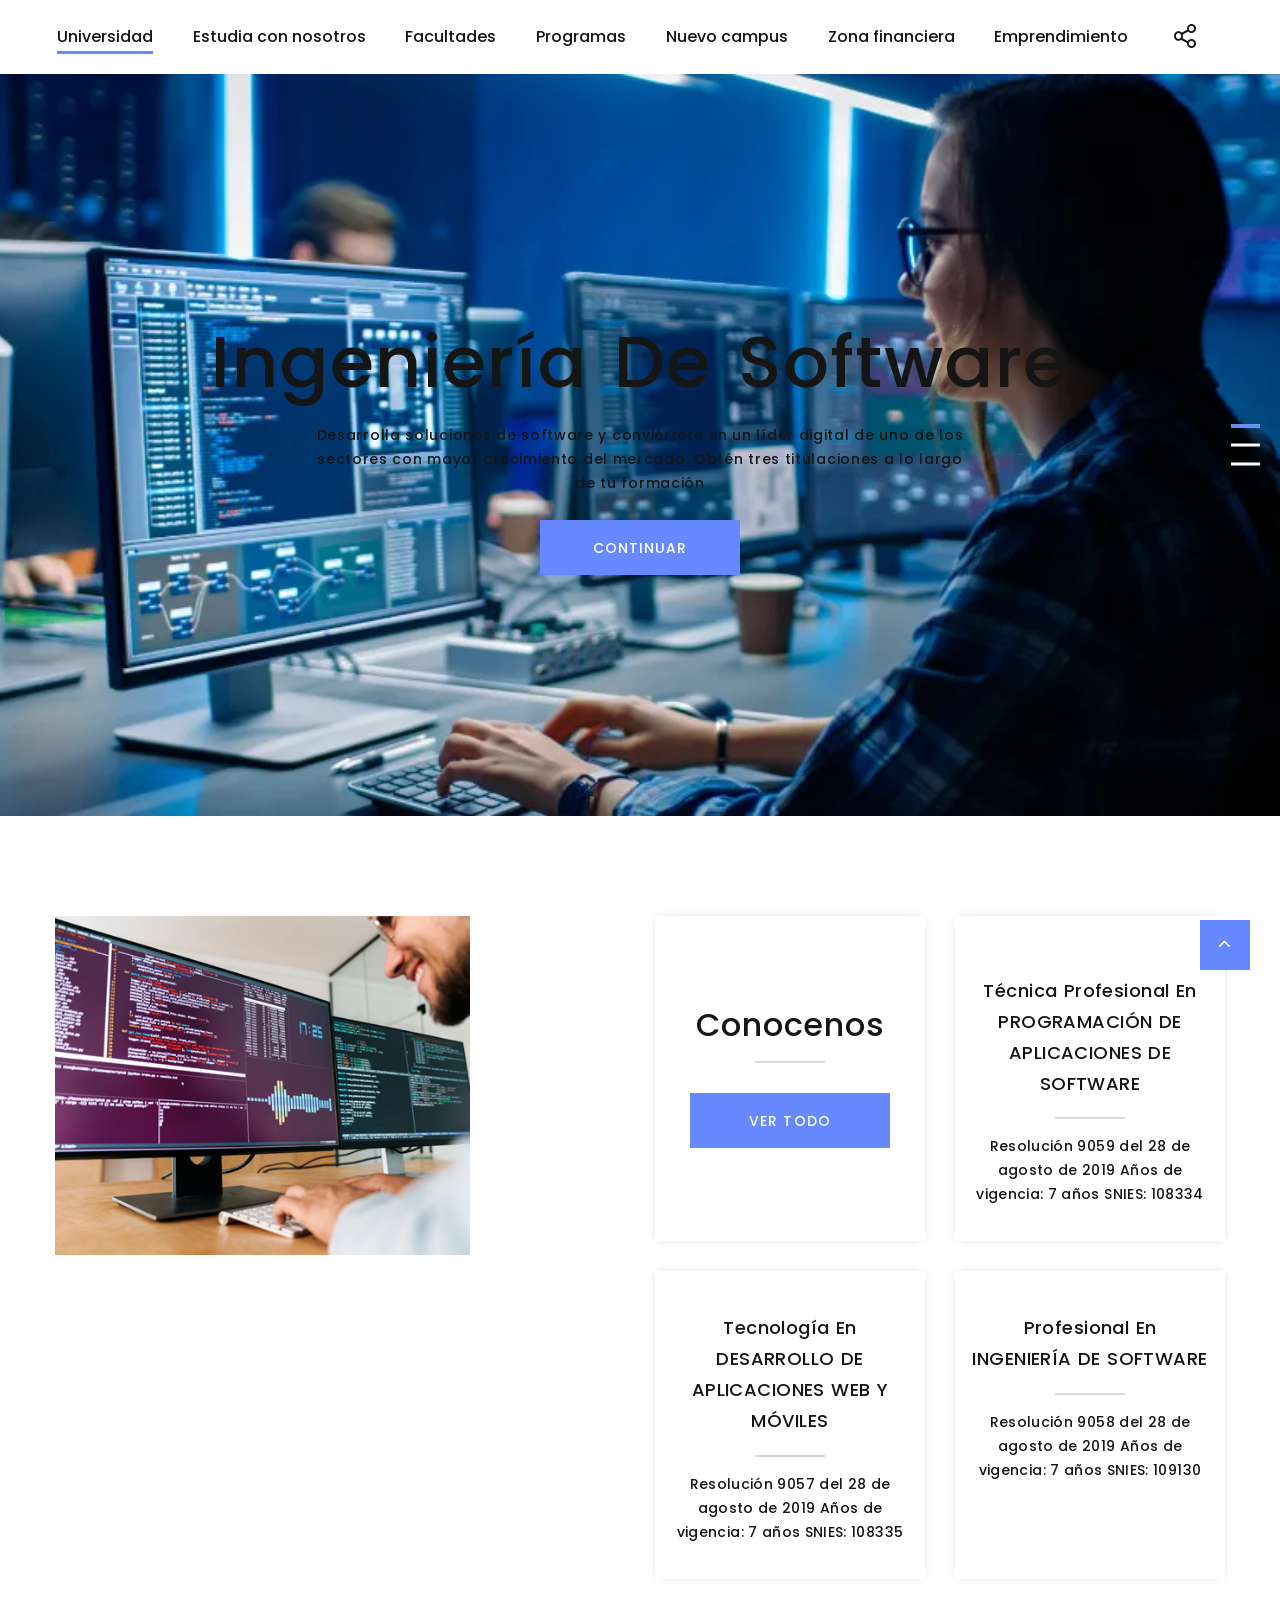
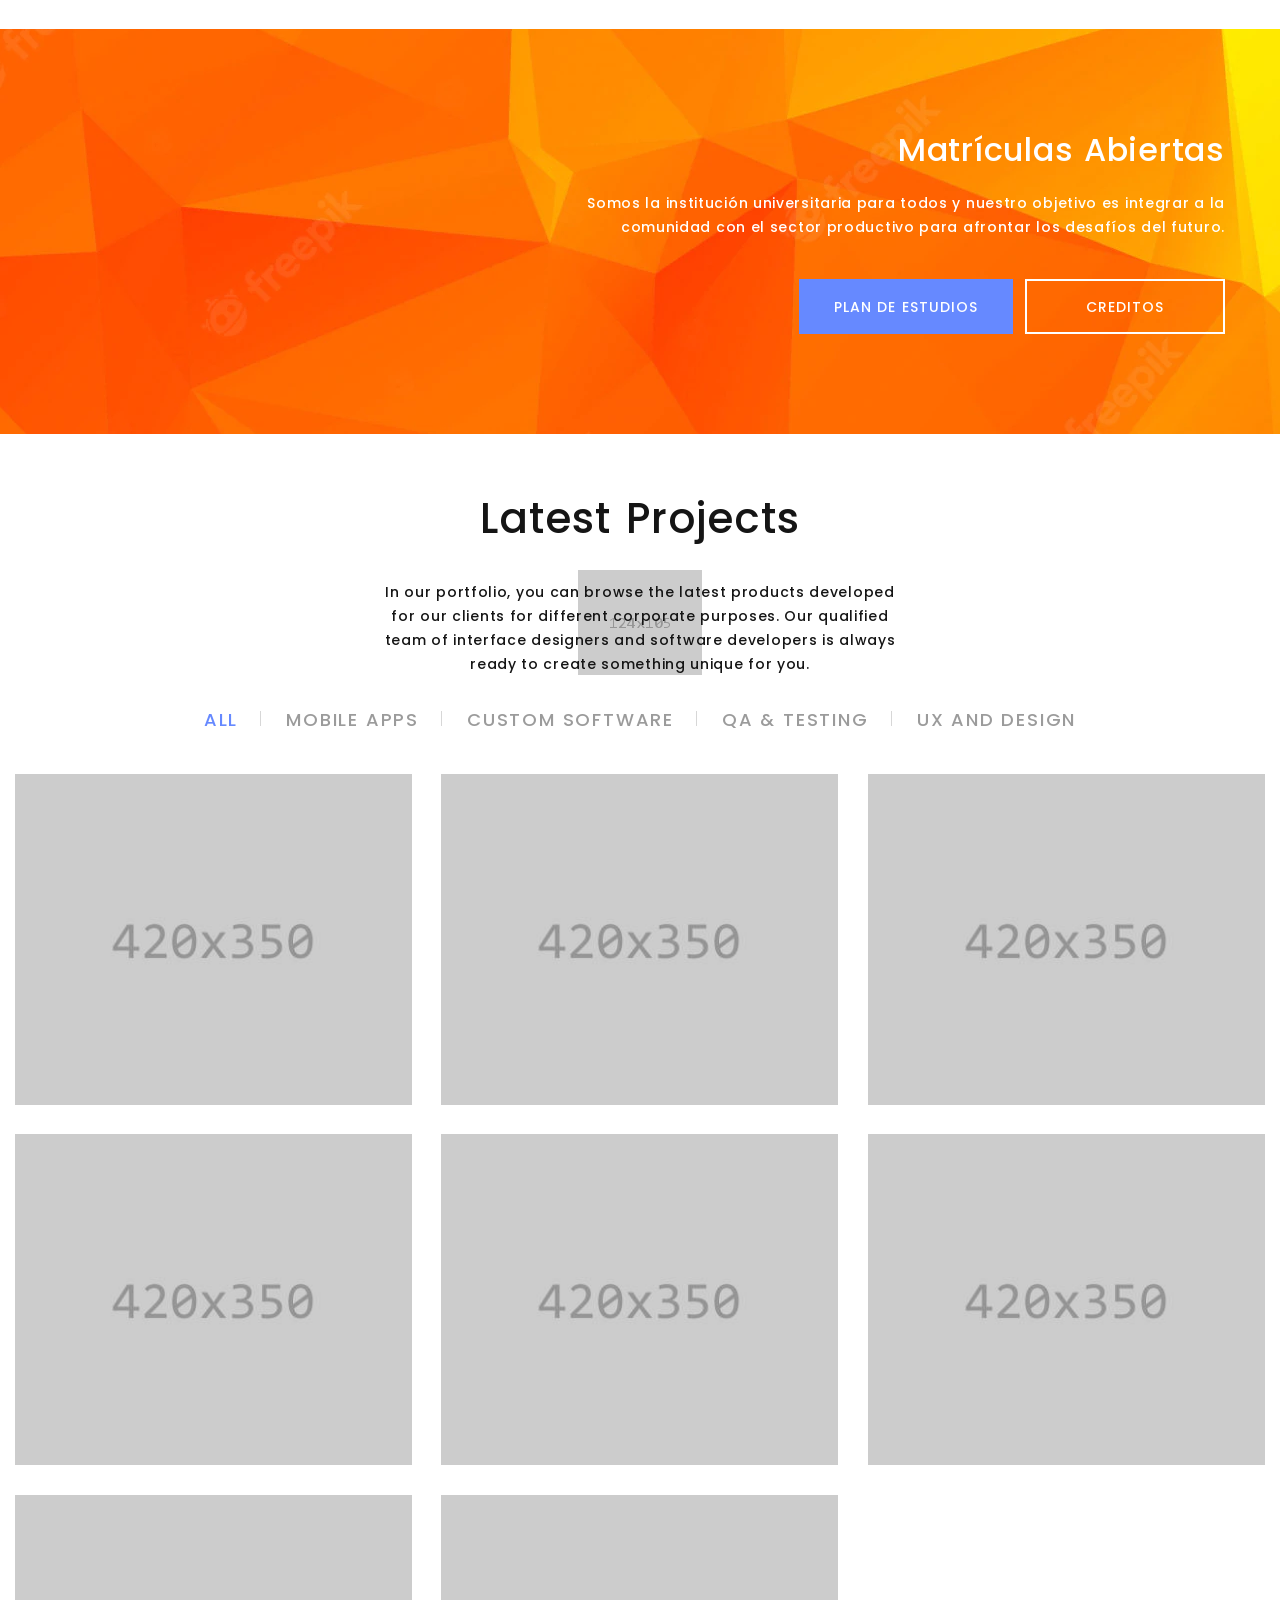
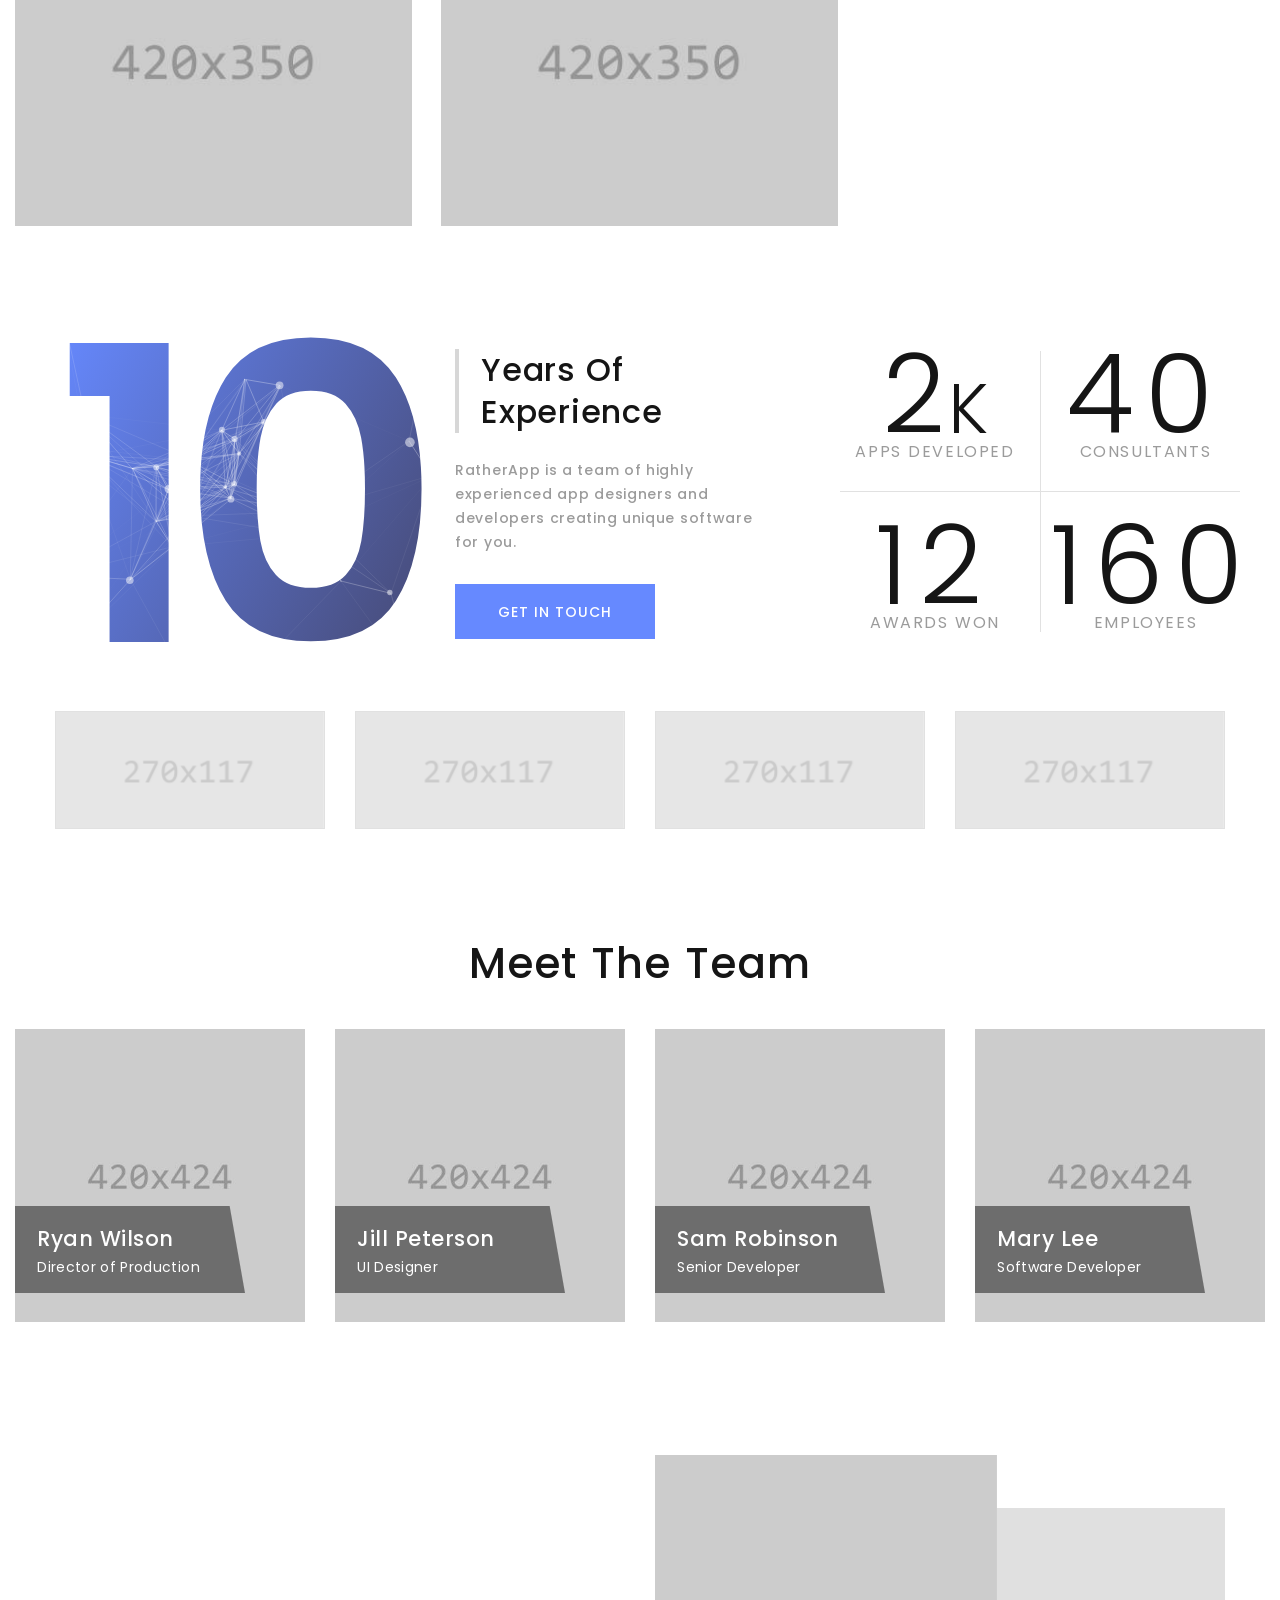
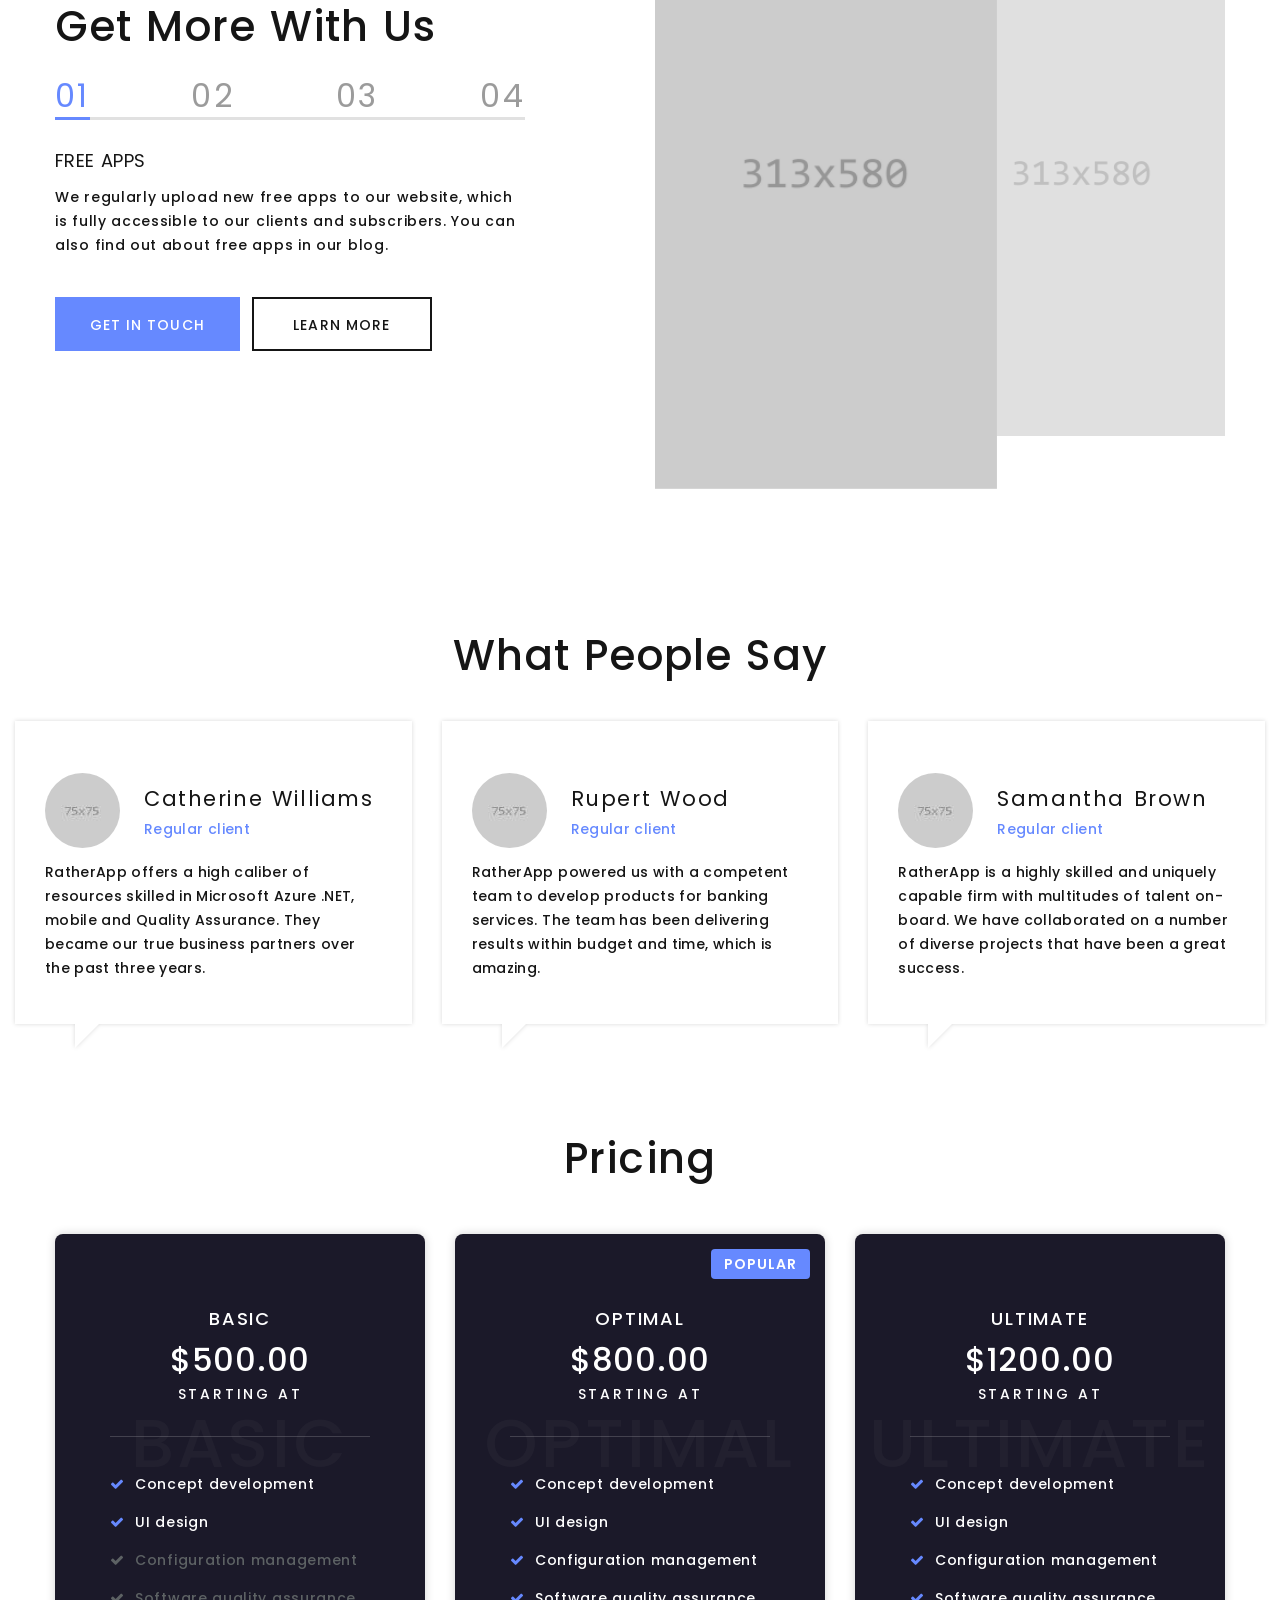
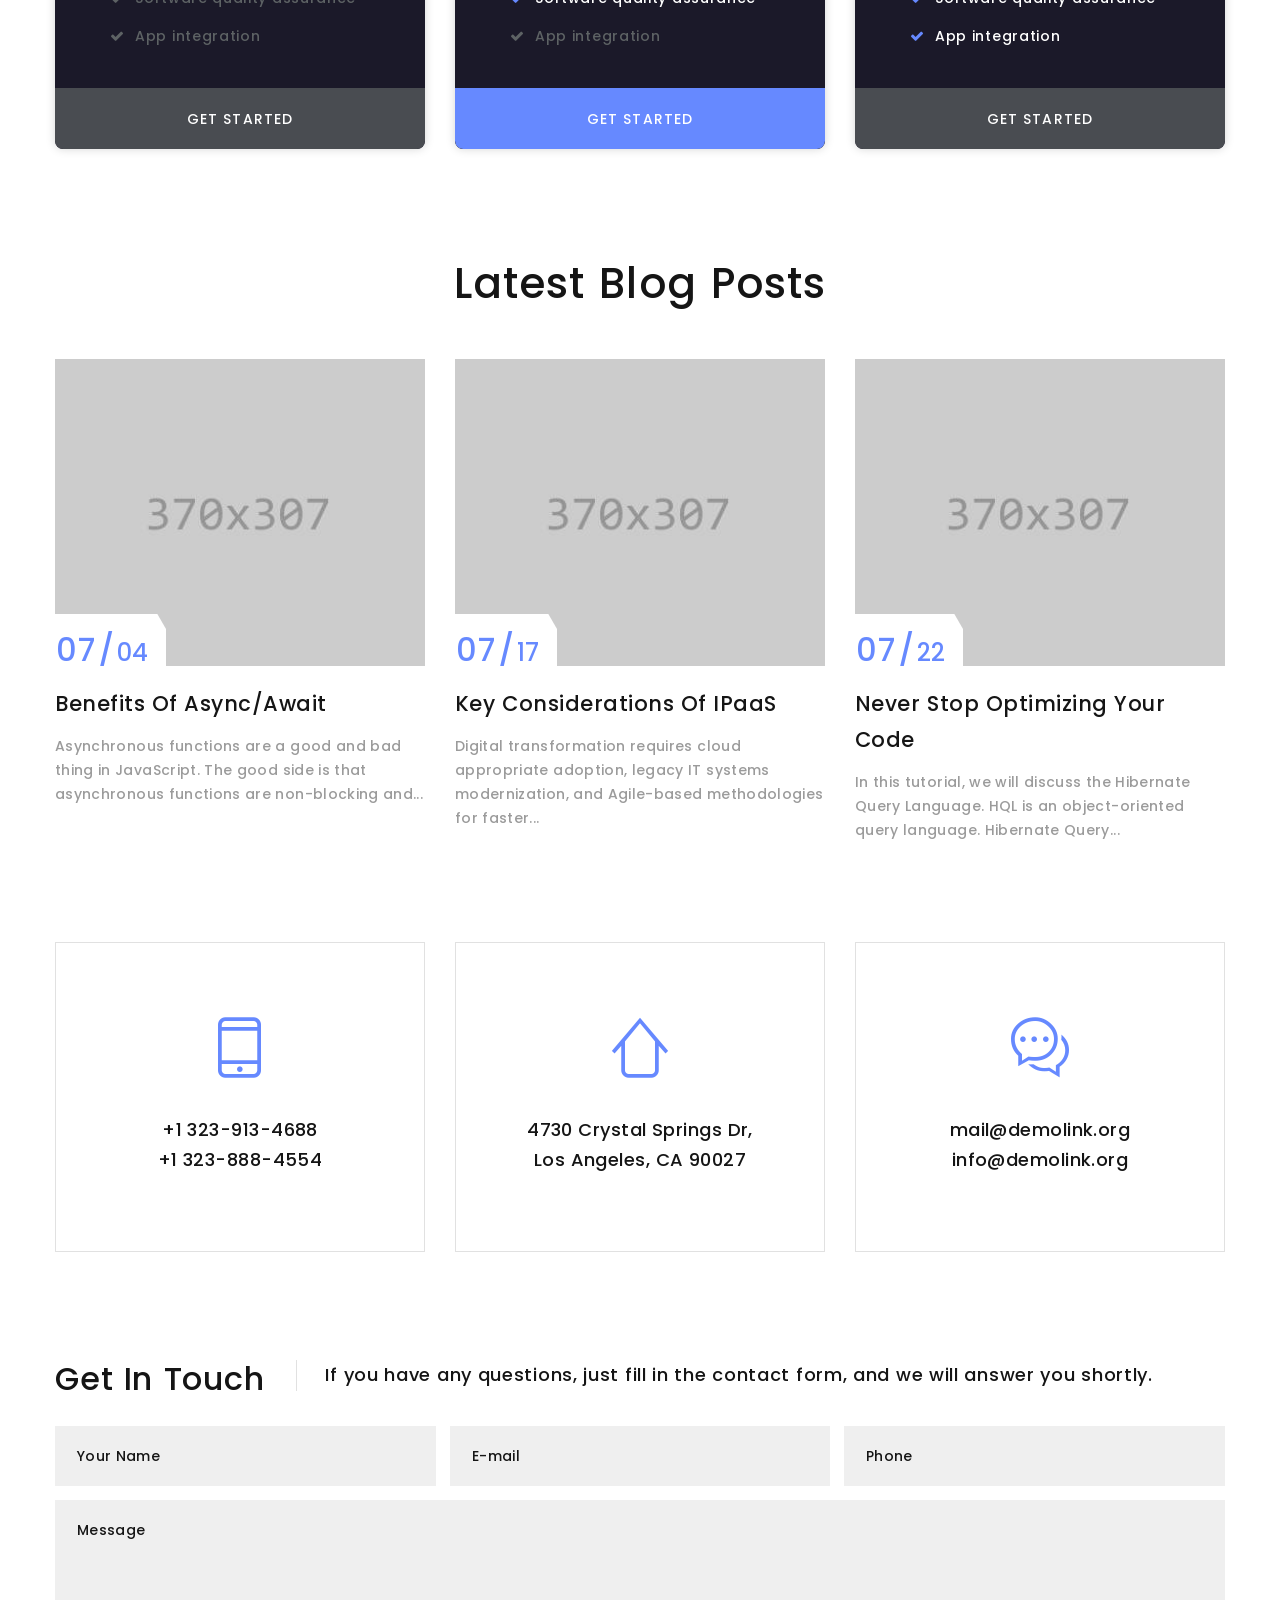
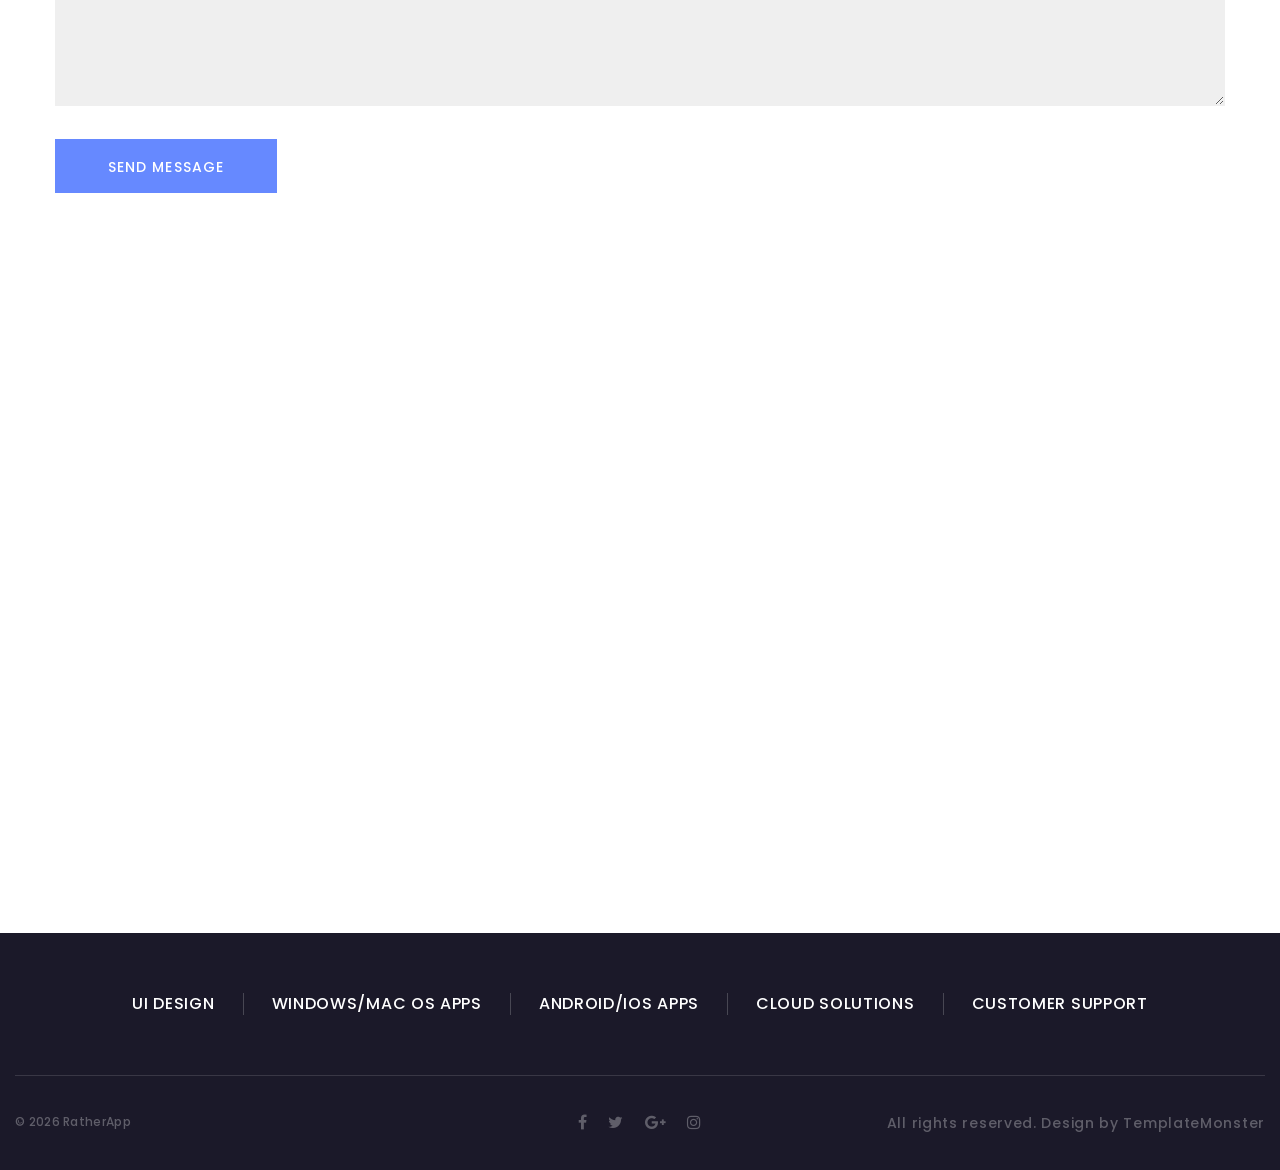
==== commit 7107d730: "deje una nota donde voy" ====
--- a/index.html
+++ b/index.html
@@ -195,7 +195,7 @@
           </div>
         </div>
       </section>
-      <!-- compañeros aqui voy yo-->
+      <!-- compañeros aqui voy yo y quedo atento a los cambios y quiero ver si se subieron-->
       <!-- Latest Projects-->
       <section class="section section-sm section-fluid bg-default text-center" id="projects">
         <div class="container-fluid">
--- a/css/fonts.css
+++ b/css/fonts.css
@@ -0,0 +1,17072 @@
+/*
+*
+* Fonts
+*/+/*
+*
+* Font Awesome Icons 4.7.0
+* --------------------------------------------------
+*/+@font-face {+	font-family: 'FontAwesome';+	src: url("../fonts/fontawesome-webfont.eot?v=4.7.0");+	src: url("../fonts/fontawesome-webfont.eot?#iefix&v=4.7.0") format("embedded-opentype"), url("../fonts/fontawesome-webfont.woff2?v=4.7.0") format("woff2"), url("../fonts/fontawesome-webfont.woff?v=4.7.0") format("woff"), url("../fonts/fontawesome-webfont.ttf?v=4.7.0") format("truetype"), url("../fonts/fontawesome-webfont.svg?v=4.7.0#fontawesomeregular") format("svg");+	font-weight: normal;+	font-style: normal;+}++.fa {+	display: inline-block;+	font-family: 'FontAwesome';+	font-size: inherit;+	text-rendering: auto;+	-webkit-font-smoothing: antialiased;+	-moz-osx-font-smoothing: grayscale;+}++[class*='fa-']:before {+	font-weight: 400;+	font-family: 'FontAwesome';+}++/* makes the font 33% larger relative to the icon container */+.fa-lg {+	font-size: 1.33333333em;+	line-height: 0.75em;+	vertical-align: -15%;+}++.fa-2x {+	font-size: 2em;+}++.fa-3x {+	font-size: 3em;+}++.fa-4x {+	font-size: 4em;+}++.fa-5x {+	font-size: 5em;+}++.fa-fw {+	width: 1.28571429em;+	text-align: center;+}++.fa-ul {+	padding-left: 0;+	margin-left: 2.14285714em;+	list-style-type: none;+}++.fa-ul > li {+	position: relative;+}++.fa-li {+	position: absolute;+	left: -2.14285714em;+	width: 2.14285714em;+	top: 0.14285714em;+	text-align: center;+}++.fa-li.fa-lg {+	left: -1.85714286em;+}++.fa-border {+	padding: .2em .25em .15em;+	border: solid 0.08em #eeeeee;+	border-radius: .1em;+}++.fa-pull-left {+	float: left;+}++.fa-pull-right {+	float: right;+}++.fa.fa-pull-left {+	margin-right: .3em;+}++.fa.fa-pull-right {+	margin-left: .3em;+}++/* Deprecated as of 4.4.0 */+.pull-right {+	float: right;+}++.pull-left {+	float: left;+}++.fa.pull-left {+	margin-right: .3em;+}++.fa.pull-right {+	margin-left: .3em;+}++.fa-spin {+	-webkit-animation: fa-spin 2s infinite linear;+	animation: fa-spin 2s infinite linear;+}++.fa-pulse {+	-webkit-animation: fa-spin 1s infinite steps(8);+	animation: fa-spin 1s infinite steps(8);+}++@-webkit-keyframes fa-spin {+	0% {+		-webkit-transform: rotate(0deg);+		transform: rotate(0deg);+	}+	100% {+		-webkit-transform: rotate(359deg);+		transform: rotate(359deg);+	}+}++@keyframes fa-spin {+	0% {+		-webkit-transform: rotate(0deg);+		transform: rotate(0deg);+	}+	100% {+		-webkit-transform: rotate(359deg);+		transform: rotate(359deg);+	}+}++.fa-rotate-90 {+	-ms-filter: "progid:DXImageTransform.Microsoft.BasicImage(rotation=1)";+	-webkit-transform: rotate(90deg);+	-ms-transform: rotate(90deg);+	transform: rotate(90deg);+}++.fa-rotate-180 {+	-ms-filter: "progid:DXImageTransform.Microsoft.BasicImage(rotation=2)";+	-webkit-transform: rotate(180deg);+	-ms-transform: rotate(180deg);+	transform: rotate(180deg);+}++.fa-rotate-270 {+	-ms-filter: "progid:DXImageTransform.Microsoft.BasicImage(rotation=3)";+	-webkit-transform: rotate(270deg);+	-ms-transform: rotate(270deg);+	transform: rotate(270deg);+}++.fa-flip-horizontal {+	-ms-filter: "progid:DXImageTransform.Microsoft.BasicImage(rotation=0, mirror=1)";+	-webkit-transform: scale(-1, 1);+	-ms-transform: scale(-1, 1);+	transform: scale(-1, 1);+}++.fa-flip-vertical {+	-ms-filter: "progid:DXImageTransform.Microsoft.BasicImage(rotation=2, mirror=1)";+	-webkit-transform: scale(1, -1);+	-ms-transform: scale(1, -1);+	transform: scale(1, -1);+}++:root .fa-rotate-90,+:root .fa-rotate-180,+:root .fa-rotate-270,+:root .fa-flip-horizontal,+:root .fa-flip-vertical {+	filter: none;+}++.fa-stack {+	position: relative;+	display: inline-block;+	width: 2em;+	height: 2em;+	line-height: 2em;+	vertical-align: middle;+}++.fa-stack-1x,+.fa-stack-2x {+	position: absolute;+	left: 0;+	width: 100%;+	text-align: center;+}++.fa-stack-1x {+	line-height: inherit;+}++.fa-stack-2x {+	font-size: 2em;+}++.fa-inverse {+	color: #ffffff;+}++/* Font Awesome uses the Unicode Private Use Area (PUA) to ensure screen
+   readers do not read off random characters that represent icons */+.fa-glass:before {+	content: "\f000";+}++.fa-music:before {+	content: "\f001";+}++.fa-search:before {+	content: "\f002";+}++.fa-envelope-o:before {+	content: "\f003";+}++.fa-heart:before {+	content: "\f004";+}++.fa-star:before {+	content: "\f005";+}++.fa-star-o:before {+	content: "\f006";+}++.fa-user:before {+	content: "\f007";+}++.fa-film:before {+	content: "\f008";+}++.fa-th-large:before {+	content: "\f009";+}++.fa-th:before {+	content: "\f00a";+}++.fa-th-list:before {+	content: "\f00b";+}++.fa-check:before {+	content: "\f00c";+}++.fa-remove:before,+.fa-close:before,+.fa-times:before {+	content: "\f00d";+}++.fa-search-plus:before {+	content: "\f00e";+}++.fa-search-minus:before {+	content: "\f010";+}++.fa-power-off:before {+	content: "\f011";+}++.fa-signal:before {+	content: "\f012";+}++.fa-gear:before,+.fa-cog:before {+	content: "\f013";+}++.fa-trash-o:before {+	content: "\f014";+}++.fa-home:before {+	content: "\f015";+}++.fa-file-o:before {+	content: "\f016";+}++.fa-clock-o:before {+	content: "\f017";+}++.fa-road:before {+	content: "\f018";+}++.fa-download:before {+	content: "\f019";+}++.fa-arrow-circle-o-down:before {+	content: "\f01a";+}++.fa-arrow-circle-o-up:before {+	content: "\f01b";+}++.fa-inbox:before {+	content: "\f01c";+}++.fa-play-circle-o:before {+	content: "\f01d";+}++.fa-rotate-right:before,+.fa-repeat:before {+	content: "\f01e";+}++.fa-refresh:before {+	content: "\f021";+}++.fa-list-alt:before {+	content: "\f022";+}++.fa-lock:before {+	content: "\f023";+}++.fa-flag:before {+	content: "\f024";+}++.fa-headphones:before {+	content: "\f025";+}++.fa-volume-off:before {+	content: "\f026";+}++.fa-volume-down:before {+	content: "\f027";+}++.fa-volume-up:before {+	content: "\f028";+}++.fa-qrcode:before {+	content: "\f029";+}++.fa-barcode:before {+	content: "\f02a";+}++.fa-tag:before {+	content: "\f02b";+}++.fa-tags:before {+	content: "\f02c";+}++.fa-book:before {+	content: "\f02d";+}++.fa-bookmark:before {+	content: "\f02e";+}++.fa-print:before {+	content: "\f02f";+}++.fa-camera:before {+	content: "\f030";+}++.fa-font:before {+	content: "\f031";+}++.fa-bold:before {+	content: "\f032";+}++.fa-italic:before {+	content: "\f033";+}++.fa-text-height:before {+	content: "\f034";+}++.fa-text-width:before {+	content: "\f035";+}++.fa-align-left:before {+	content: "\f036";+}++.fa-align-center:before {+	content: "\f037";+}++.fa-align-right:before {+	content: "\f038";+}++.fa-align-justify:before {+	content: "\f039";+}++.fa-list:before {+	content: "\f03a";+}++.fa-dedent:before,+.fa-outdent:before {+	content: "\f03b";+}++.fa-indent:before {+	content: "\f03c";+}++.fa-video-camera:before {+	content: "\f03d";+}++.fa-photo:before,+.fa-image:before,+.fa-picture-o:before {+	content: "\f03e";+}++.fa-pencil:before {+	content: "\f040";+}++.fa-map-marker:before {+	content: "\f041";+}++.fa-adjust:before {+	content: "\f042";+}++.fa-tint:before {+	content: "\f043";+}++.fa-edit:before,+.fa-pencil-square-o:before {+	content: "\f044";+}++.fa-share-square-o:before {+	content: "\f045";+}++.fa-check-square-o:before {+	content: "\f046";+}++.fa-arrows:before {+	content: "\f047";+}++.fa-step-backward:before {+	content: "\f048";+}++.fa-fast-backward:before {+	content: "\f049";+}++.fa-backward:before {+	content: "\f04a";+}++.fa-play:before {+	content: "\f04b";+}++.fa-pause:before {+	content: "\f04c";+}++.fa-stop:before {+	content: "\f04d";+}++.fa-forward:before {+	content: "\f04e";+}++.fa-fast-forward:before {+	content: "\f050";+}++.fa-step-forward:before {+	content: "\f051";+}++.fa-eject:before {+	content: "\f052";+}++.fa-chevron-left:before {+	content: "\f053";+}++.fa-chevron-right:before {+	content: "\f054";+}++.fa-plus-circle:before {+	content: "\f055";+}++.fa-minus-circle:before {+	content: "\f056";+}++.fa-times-circle:before {+	content: "\f057";+}++.fa-check-circle:before {+	content: "\f058";+}++.fa-question-circle:before {+	content: "\f059";+}++.fa-info-circle:before {+	content: "\f05a";+}++.fa-crosshairs:before {+	content: "\f05b";+}++.fa-times-circle-o:before {+	content: "\f05c";+}++.fa-check-circle-o:before {+	content: "\f05d";+}++.fa-ban:before {+	content: "\f05e";+}++.fa-arrow-left:before {+	content: "\f060";+}++.fa-arrow-right:before {+	content: "\f061";+}++.fa-arrow-up:before {+	content: "\f062";+}++.fa-arrow-down:before {+	content: "\f063";+}++.fa-mail-forward:before,+.fa-share:before {+	content: "\f064";+}++.fa-expand:before {+	content: "\f065";+}++.fa-compress:before {+	content: "\f066";+}++.fa-plus:before {+	content: "\f067";+}++.fa-minus:before {+	content: "\f068";+}++.fa-asterisk:before {+	content: "\f069";+}++.fa-exclamation-circle:before {+	content: "\f06a";+}++.fa-gift:before {+	content: "\f06b";+}++.fa-leaf:before {+	content: "\f06c";+}++.fa-fire:before {+	content: "\f06d";+}++.fa-eye:before {+	content: "\f06e";+}++.fa-eye-slash:before {+	content: "\f070";+}++.fa-warning:before,+.fa-exclamation-triangle:before {+	content: "\f071";+}++.fa-plane:before {+	content: "\f072";+}++.fa-calendar:before {+	content: "\f073";+}++.fa-random:before {+	content: "\f074";+}++.fa-comment:before {+	content: "\f075";+}++.fa-magnet:before {+	content: "\f076";+}++.fa-chevron-up:before {+	content: "\f077";+}++.fa-chevron-down:before {+	content: "\f078";+}++.fa-retweet:before {+	content: "\f079";+}++.fa-shopping-cart:before {+	content: "\f07a";+}++.fa-folder:before {+	content: "\f07b";+}++.fa-folder-open:before {+	content: "\f07c";+}++.fa-arrows-v:before {+	content: "\f07d";+}++.fa-arrows-h:before {+	content: "\f07e";+}++.fa-bar-chart-o:before,+.fa-bar-chart:before {+	content: "\f080";+}++.fa-twitter-square:before {+	content: "\f081";+}++.fa-facebook-square:before {+	content: "\f082";+}++.fa-camera-retro:before {+	content: "\f083";+}++.fa-key:before {+	content: "\f084";+}++.fa-gears:before,+.fa-cogs:before {+	content: "\f085";+}++.fa-comments:before {+	content: "\f086";+}++.fa-thumbs-o-up:before {+	content: "\f087";+}++.fa-thumbs-o-down:before {+	content: "\f088";+}++.fa-star-half:before {+	content: "\f089";+}++.fa-heart-o:before {+	content: "\f08a";+}++.fa-sign-out:before {+	content: "\f08b";+}++.fa-linkedin-square:before {+	content: "\f08c";+}++.fa-thumb-tack:before {+	content: "\f08d";+}++.fa-external-link:before {+	content: "\f08e";+}++.fa-sign-in:before {+	content: "\f090";+}++.fa-trophy:before {+	content: "\f091";+}++.fa-github-square:before {+	content: "\f092";+}++.fa-upload:before {+	content: "\f093";+}++.fa-lemon-o:before {+	content: "\f094";+}++.fa-phone:before {+	content: "\f095";+}++.fa-square-o:before {+	content: "\f096";+}++.fa-bookmark-o:before {+	content: "\f097";+}++.fa-phone-square:before {+	content: "\f098";+}++.fa-twitter:before {+	content: "\f099";+}++.fa-facebook-f:before,+.fa-facebook:before {+	content: "\f09a";+}++.fa-github:before {+	content: "\f09b";+}++.fa-unlock:before {+	content: "\f09c";+}++.fa-credit-card:before {+	content: "\f09d";+}++.fa-feed:before,+.fa-rss:before {+	content: "\f09e";+}++.fa-hdd-o:before {+	content: "\f0a0";+}++.fa-bullhorn:before {+	content: "\f0a1";+}++.fa-bell:before {+	content: "\f0f3";+}++.fa-certificate:before {+	content: "\f0a3";+}++.fa-hand-o-right:before {+	content: "\f0a4";+}++.fa-hand-o-left:before {+	content: "\f0a5";+}++.fa-hand-o-up:before {+	content: "\f0a6";+}++.fa-hand-o-down:before {+	content: "\f0a7";+}++.fa-arrow-circle-left:before {+	content: "\f0a8";+}++.fa-arrow-circle-right:before {+	content: "\f0a9";+}++.fa-arrow-circle-up:before {+	content: "\f0aa";+}++.fa-arrow-circle-down:before {+	content: "\f0ab";+}++.fa-globe:before {+	content: "\f0ac";+}++.fa-wrench:before {+	content: "\f0ad";+}++.fa-tasks:before {+	content: "\f0ae";+}++.fa-filter:before {+	content: "\f0b0";+}++.fa-briefcase:before {+	content: "\f0b1";+}++.fa-arrows-alt:before {+	content: "\f0b2";+}++.fa-group:before,+.fa-users:before {+	content: "\f0c0";+}++.fa-chain:before,+.fa-link:before {+	content: "\f0c1";+}++.fa-cloud:before {+	content: "\f0c2";+}++.fa-flask:before {+	content: "\f0c3";+}++.fa-cut:before,+.fa-scissors:before {+	content: "\f0c4";+}++.fa-copy:before,+.fa-files-o:before {+	content: "\f0c5";+}++.fa-paperclip:before {+	content: "\f0c6";+}++.fa-save:before,+.fa-floppy-o:before {+	content: "\f0c7";+}++.fa-square:before {+	content: "\f0c8";+}++.fa-navicon:before,+.fa-reorder:before,+.fa-bars:before {+	content: "\f0c9";+}++.fa-list-ul:before {+	content: "\f0ca";+}++.fa-list-ol:before {+	content: "\f0cb";+}++.fa-strikethrough:before {+	content: "\f0cc";+}++.fa-underline:before {+	content: "\f0cd";+}++.fa-table:before {+	content: "\f0ce";+}++.fa-magic:before {+	content: "\f0d0";+}++.fa-truck:before {+	content: "\f0d1";+}++.fa-pinterest:before {+	content: "\f0d2";+}++.fa-pinterest-square:before {+	content: "\f0d3";+}++.fa-google-plus-square:before {+	content: "\f0d4";+}++.fa-google-plus:before {+	content: "\f0d5";+}++.fa-money:before {+	content: "\f0d6";+}++.fa-caret-down:before {+	content: "\f0d7";+}++.fa-caret-up:before {+	content: "\f0d8";+}++.fa-caret-left:before {+	content: "\f0d9";+}++.fa-caret-right:before {+	content: "\f0da";+}++.fa-columns:before {+	content: "\f0db";+}++.fa-unsorted:before,+.fa-sort:before {+	content: "\f0dc";+}++.fa-sort-down:before,+.fa-sort-desc:before {+	content: "\f0dd";+}++.fa-sort-up:before,+.fa-sort-asc:before {+	content: "\f0de";+}++.fa-envelope:before {+	content: "\f0e0";+}++.fa-linkedin:before {+	content: "\f0e1";+}++.fa-rotate-left:before,+.fa-undo:before {+	content: "\f0e2";+}++.fa-legal:before,+.fa-gavel:before {+	content: "\f0e3";+}++.fa-dashboard:before,+.fa-tachometer:before {+	content: "\f0e4";+}++.fa-comment-o:before {+	content: "\f0e5";+}++.fa-comments-o:before {+	content: "\f0e6";+}++.fa-flash:before,+.fa-bolt:before {+	content: "\f0e7";+}++.fa-sitemap:before {+	content: "\f0e8";+}++.fa-umbrella:before {+	content: "\f0e9";+}++.fa-paste:before,+.fa-clipboard:before {+	content: "\f0ea";+}++.fa-lightbulb-o:before {+	content: "\f0eb";+}++.fa-exchange:before {+	content: "\f0ec";+}++.fa-cloud-download:before {+	content: "\f0ed";+}++.fa-cloud-upload:before {+	content: "\f0ee";+}++.fa-user-md:before {+	content: "\f0f0";+}++.fa-stethoscope:before {+	content: "\f0f1";+}++.fa-suitcase:before {+	content: "\f0f2";+}++.fa-bell-o:before {+	content: "\f0a2";+}++.fa-coffee:before {+	content: "\f0f4";+}++.fa-cutlery:before {+	content: "\f0f5";+}++.fa-file-text-o:before {+	content: "\f0f6";+}++.fa-building-o:before {+	content: "\f0f7";+}++.fa-hospital-o:before {+	content: "\f0f8";+}++.fa-ambulance:before {+	content: "\f0f9";+}++.fa-medkit:before {+	content: "\f0fa";+}++.fa-fighter-jet:before {+	content: "\f0fb";+}++.fa-beer:before {+	content: "\f0fc";+}++.fa-h-square:before {+	content: "\f0fd";+}++.fa-plus-square:before {+	content: "\f0fe";+}++.fa-angle-double-left:before {+	content: "\f100";+}++.fa-angle-double-right:before {+	content: "\f101";+}++.fa-angle-double-up:before {+	content: "\f102";+}++.fa-angle-double-down:before {+	content: "\f103";+}++.fa-angle-left:before {+	content: "\f104";+}++.fa-angle-right:before {+	content: "\f105";+}++.fa-angle-up:before {+	content: "\f106";+}++.fa-angle-down:before {+	content: "\f107";+}++.fa-desktop:before {+	content: "\f108";+}++.fa-laptop:before {+	content: "\f109";+}++.fa-tablet:before {+	content: "\f10a";+}++.fa-mobile-phone:before,+.fa-mobile:before {+	content: "\f10b";+}++.fa-circle-o:before {+	content: "\f10c";+}++.fa-quote-left:before {+	content: "\f10d";+}++.fa-quote-right:before {+	content: "\f10e";+}++.fa-spinner:before {+	content: "\f110";+}++.fa-circle:before {+	content: "\f111";+}++.fa-mail-reply:before,+.fa-reply:before {+	content: "\f112";+}++.fa-github-alt:before {+	content: "\f113";+}++.fa-folder-o:before {+	content: "\f114";+}++.fa-folder-open-o:before {+	content: "\f115";+}++.fa-smile-o:before {+	content: "\f118";+}++.fa-frown-o:before {+	content: "\f119";+}++.fa-meh-o:before {+	content: "\f11a";+}++.fa-gamepad:before {+	content: "\f11b";+}++.fa-keyboard-o:before {+	content: "\f11c";+}++.fa-flag-o:before {+	content: "\f11d";+}++.fa-flag-checkered:before {+	content: "\f11e";+}++.fa-terminal:before {+	content: "\f120";+}++.fa-code:before {+	content: "\f121";+}++.fa-mail-reply-all:before,+.fa-reply-all:before {+	content: "\f122";+}++.fa-star-half-empty:before,+.fa-star-half-full:before,+.fa-star-half-o:before {+	content: "\f123";+}++.fa-location-arrow:before {+	content: "\f124";+}++.fa-crop:before {+	content: "\f125";+}++.fa-code-fork:before {+	content: "\f126";+}++.fa-unlink:before,+.fa-chain-broken:before {+	content: "\f127";+}++.fa-question:before {+	content: "\f128";+}++.fa-info:before {+	content: "\f129";+}++.fa-exclamation:before {+	content: "\f12a";+}++.fa-superscript:before {+	content: "\f12b";+}++.fa-subscript:before {+	content: "\f12c";+}++.fa-eraser:before {+	content: "\f12d";+}++.fa-puzzle-piece:before {+	content: "\f12e";+}++.fa-microphone:before {+	content: "\f130";+}++.fa-microphone-slash:before {+	content: "\f131";+}++.fa-shield:before {+	content: "\f132";+}++.fa-calendar-o:before {+	content: "\f133";+}++.fa-fire-extinguisher:before {+	content: "\f134";+}++.fa-rocket:before {+	content: "\f135";+}++.fa-maxcdn:before {+	content: "\f136";+}++.fa-chevron-circle-left:before {+	content: "\f137";+}++.fa-chevron-circle-right:before {+	content: "\f138";+}++.fa-chevron-circle-up:before {+	content: "\f139";+}++.fa-chevron-circle-down:before {+	content: "\f13a";+}++.fa-html5:before {+	content: "\f13b";+}++.fa-css3:before {+	content: "\f13c";+}++.fa-anchor:before {+	content: "\f13d";+}++.fa-unlock-alt:before {+	content: "\f13e";+}++.fa-bullseye:before {+	content: "\f140";+}++.fa-ellipsis-h:before {+	content: "\f141";+}++.fa-ellipsis-v:before {+	content: "\f142";+}++.fa-rss-square:before {+	content: "\f143";+}++.fa-play-circle:before {+	content: "\f144";+}++.fa-ticket:before {+	content: "\f145";+}++.fa-minus-square:before {+	content: "\f146";+}++.fa-minus-square-o:before {+	content: "\f147";+}++.fa-level-up:before {+	content: "\f148";+}++.fa-level-down:before {+	content: "\f149";+}++.fa-check-square:before {+	content: "\f14a";+}++.fa-pencil-square:before {+	content: "\f14b";+}++.fa-external-link-square:before {+	content: "\f14c";+}++.fa-share-square:before {+	content: "\f14d";+}++.fa-compass:before {+	content: "\f14e";+}++.fa-toggle-down:before,+.fa-caret-square-o-down:before {+	content: "\f150";+}++.fa-toggle-up:before,+.fa-caret-square-o-up:before {+	content: "\f151";+}++.fa-toggle-right:before,+.fa-caret-square-o-right:before {+	content: "\f152";+}++.fa-euro:before,+.fa-eur:before {+	content: "\f153";+}++.fa-gbp:before {+	content: "\f154";+}++.fa-dollar:before,+.fa-usd:before {+	content: "\f155";+}++.fa-rupee:before,+.fa-inr:before {+	content: "\f156";+}++.fa-cny:before,+.fa-rmb:before,+.fa-yen:before,+.fa-jpy:before {+	content: "\f157";+}++.fa-ruble:before,+.fa-rouble:before,+.fa-rub:before {+	content: "\f158";+}++.fa-won:before,+.fa-krw:before {+	content: "\f159";+}++.fa-bitcoin:before,+.fa-btc:before {+	content: "\f15a";+}++.fa-file:before {+	content: "\f15b";+}++.fa-file-text:before {+	content: "\f15c";+}++.fa-sort-alpha-asc:before {+	content: "\f15d";+}++.fa-sort-alpha-desc:before {+	content: "\f15e";+}++.fa-sort-amount-asc:before {+	content: "\f160";+}++.fa-sort-amount-desc:before {+	content: "\f161";+}++.fa-sort-numeric-asc:before {+	content: "\f162";+}++.fa-sort-numeric-desc:before {+	content: "\f163";+}++.fa-thumbs-up:before {+	content: "\f164";+}++.fa-thumbs-down:before {+	content: "\f165";+}++.fa-youtube-square:before {+	content: "\f166";+}++.fa-youtube:before {+	content: "\f167";+}++.fa-xing:before {+	content: "\f168";+}++.fa-xing-square:before {+	content: "\f169";+}++.fa-youtube-play:before {+	content: "\f16a";+}++.fa-dropbox:before {+	content: "\f16b";+}++.fa-stack-overflow:before {+	content: "\f16c";+}++.fa-instagram:before {+	content: "\f16d";+}++.fa-flickr:before {+	content: "\f16e";+}++.fa-adn:before {+	content: "\f170";+}++.fa-bitbucket:before {+	content: "\f171";+}++.fa-bitbucket-square:before {+	content: "\f172";+}++.fa-tumblr:before {+	content: "\f173";+}++.fa-tumblr-square:before {+	content: "\f174";+}++.fa-long-arrow-down:before {+	content: "\f175";+}++.fa-long-arrow-up:before {+	content: "\f176";+}++.fa-long-arrow-left:before {+	content: "\f177";+}++.fa-long-arrow-right:before {+	content: "\f178";+}++.fa-apple:before {+	content: "\f179";+}++.fa-windows:before {+	content: "\f17a";+}++.fa-android:before {+	content: "\f17b";+}++.fa-linux:before {+	content: "\f17c";+}++.fa-dribbble:before {+	content: "\f17d";+}++.fa-skype:before {+	content: "\f17e";+}++.fa-foursquare:before {+	content: "\f180";+}++.fa-trello:before {+	content: "\f181";+}++.fa-female:before {+	content: "\f182";+}++.fa-male:before {+	content: "\f183";+}++.fa-gittip:before,+.fa-gratipay:before {+	content: "\f184";+}++.fa-sun-o:before {+	content: "\f185";+}++.fa-moon-o:before {+	content: "\f186";+}++.fa-archive:before {+	content: "\f187";+}++.fa-bug:before {+	content: "\f188";+}++.fa-vk:before {+	content: "\f189";+}++.fa-weibo:before {+	content: "\f18a";+}++.fa-renren:before {+	content: "\f18b";+}++.fa-pagelines:before {+	content: "\f18c";+}++.fa-stack-exchange:before {+	content: "\f18d";+}++.fa-arrow-circle-o-right:before {+	content: "\f18e";+}++.fa-arrow-circle-o-left:before {+	content: "\f190";+}++.fa-toggle-left:before,+.fa-caret-square-o-left:before {+	content: "\f191";+}++.fa-dot-circle-o:before {+	content: "\f192";+}++.fa-wheelchair:before {+	content: "\f193";+}++.fa-vimeo-square:before {+	content: "\f194";+}++.fa-turkish-lira:before,+.fa-try:before {+	content: "\f195";+}++.fa-plus-square-o:before {+	content: "\f196";+}++.fa-space-shuttle:before {+	content: "\f197";+}++.fa-slack:before {+	content: "\f198";+}++.fa-envelope-square:before {+	content: "\f199";+}++.fa-wordpress:before {+	content: "\f19a";+}++.fa-openid:before {+	content: "\f19b";+}++.fa-institution:before,+.fa-bank:before,+.fa-university:before {+	content: "\f19c";+}++.fa-mortar-board:before,+.fa-graduation-cap:before {+	content: "\f19d";+}++.fa-yahoo:before {+	content: "\f19e";+}++.fa-google:before {+	content: "\f1a0";+}++.fa-reddit:before {+	content: "\f1a1";+}++.fa-reddit-square:before {+	content: "\f1a2";+}++.fa-stumbleupon-circle:before {+	content: "\f1a3";+}++.fa-stumbleupon:before {+	content: "\f1a4";+}++.fa-delicious:before {+	content: "\f1a5";+}++.fa-digg:before {+	content: "\f1a6";+}++.fa-pied-piper-pp:before {+	content: "\f1a7";+}++.fa-pied-piper-alt:before {+	content: "\f1a8";+}++.fa-drupal:before {+	content: "\f1a9";+}++.fa-joomla:before {+	content: "\f1aa";+}++.fa-language:before {+	content: "\f1ab";+}++.fa-fax:before {+	content: "\f1ac";+}++.fa-building:before {+	content: "\f1ad";+}++.fa-child:before {+	content: "\f1ae";+}++.fa-paw:before {+	content: "\f1b0";+}++.fa-spoon:before {+	content: "\f1b1";+}++.fa-cube:before {+	content: "\f1b2";+}++.fa-cubes:before {+	content: "\f1b3";+}++.fa-behance:before {+	content: "\f1b4";+}++.fa-behance-square:before {+	content: "\f1b5";+}++.fa-steam:before {+	content: "\f1b6";+}++.fa-steam-square:before {+	content: "\f1b7";+}++.fa-recycle:before {+	content: "\f1b8";+}++.fa-automobile:before,+.fa-car:before {+	content: "\f1b9";+}++.fa-cab:before,+.fa-taxi:before {+	content: "\f1ba";+}++.fa-tree:before {+	content: "\f1bb";+}++.fa-spotify:before {+	content: "\f1bc";+}++.fa-deviantart:before {+	content: "\f1bd";+}++.fa-soundcloud:before {+	content: "\f1be";+}++.fa-database:before {+	content: "\f1c0";+}++.fa-file-pdf-o:before {+	content: "\f1c1";+}++.fa-file-word-o:before {+	content: "\f1c2";+}++.fa-file-excel-o:before {+	content: "\f1c3";+}++.fa-file-powerpoint-o:before {+	content: "\f1c4";+}++.fa-file-photo-o:before,+.fa-file-picture-o:before,+.fa-file-image-o:before {+	content: "\f1c5";+}++.fa-file-zip-o:before,+.fa-file-archive-o:before {+	content: "\f1c6";+}++.fa-file-sound-o:before,+.fa-file-audio-o:before {+	content: "\f1c7";+}++.fa-file-movie-o:before,+.fa-file-video-o:before {+	content: "\f1c8";+}++.fa-file-code-o:before {+	content: "\f1c9";+}++.fa-vine:before {+	content: "\f1ca";+}++.fa-codepen:before {+	content: "\f1cb";+}++.fa-jsfiddle:before {+	content: "\f1cc";+}++.fa-life-bouy:before,+.fa-life-buoy:before,+.fa-life-saver:before,+.fa-support:before,+.fa-life-ring:before {+	content: "\f1cd";+}++.fa-circle-o-notch:before {+	content: "\f1ce";+}++.fa-ra:before,+.fa-resistance:before,+.fa-rebel:before {+	content: "\f1d0";+}++.fa-ge:before,+.fa-empire:before {+	content: "\f1d1";+}++.fa-git-square:before {+	content: "\f1d2";+}++.fa-git:before {+	content: "\f1d3";+}++.fa-y-combinator-square:before,+.fa-yc-square:before,+.fa-hacker-news:before {+	content: "\f1d4";+}++.fa-tencent-weibo:before {+	content: "\f1d5";+}++.fa-qq:before {+	content: "\f1d6";+}++.fa-wechat:before,+.fa-weixin:before {+	content: "\f1d7";+}++.fa-send:before,+.fa-paper-plane:before {+	content: "\f1d8";+}++.fa-send-o:before,+.fa-paper-plane-o:before {+	content: "\f1d9";+}++.fa-history:before {+	content: "\f1da";+}++.fa-circle-thin:before {+	content: "\f1db";+}++.fa-header:before {+	content: "\f1dc";+}++.fa-paragraph:before {+	content: "\f1dd";+}++.fa-sliders:before {+	content: "\f1de";+}++.fa-share-alt:before {+	content: "\f1e0";+}++.fa-share-alt-square:before {+	content: "\f1e1";+}++.fa-bomb:before {+	content: "\f1e2";+}++.fa-soccer-ball-o:before,+.fa-futbol-o:before {+	content: "\f1e3";+}++.fa-tty:before {+	content: "\f1e4";+}++.fa-binoculars:before {+	content: "\f1e5";+}++.fa-plug:before {+	content: "\f1e6";+}++.fa-slideshare:before {+	content: "\f1e7";+}++.fa-twitch:before {+	content: "\f1e8";+}++.fa-yelp:before {+	content: "\f1e9";+}++.fa-newspaper-o:before {+	content: "\f1ea";+}++.fa-wifi:before {+	content: "\f1eb";+}++.fa-calculator:before {+	content: "\f1ec";+}++.fa-paypal:before {+	content: "\f1ed";+}++.fa-google-wallet:before {+	content: "\f1ee";+}++.fa-cc-visa:before {+	content: "\f1f0";+}++.fa-cc-mastercard:before {+	content: "\f1f1";+}++.fa-cc-discover:before {+	content: "\f1f2";+}++.fa-cc-amex:before {+	content: "\f1f3";+}++.fa-cc-paypal:before {+	content: "\f1f4";+}++.fa-cc-stripe:before {+	content: "\f1f5";+}++.fa-bell-slash:before {+	content: "\f1f6";+}++.fa-bell-slash-o:before {+	content: "\f1f7";+}++.fa-trash:before {+	content: "\f1f8";+}++.fa-copyright:before {+	content: "\f1f9";+}++.fa-at:before {+	content: "\f1fa";+}++.fa-eyedropper:before {+	content: "\f1fb";+}++.fa-paint-brush:before {+	content: "\f1fc";+}++.fa-birthday-cake:before {+	content: "\f1fd";+}++.fa-area-chart:before {+	content: "\f1fe";+}++.fa-pie-chart:before {+	content: "\f200";+}++.fa-line-chart:before {+	content: "\f201";+}++.fa-lastfm:before {+	content: "\f202";+}++.fa-lastfm-square:before {+	content: "\f203";+}++.fa-toggle-off:before {+	content: "\f204";+}++.fa-toggle-on:before {+	content: "\f205";+}++.fa-bicycle:before {+	content: "\f206";+}++.fa-bus:before {+	content: "\f207";+}++.fa-ioxhost:before {+	content: "\f208";+}++.fa-angellist:before {+	content: "\f209";+}++.fa-cc:before {+	content: "\f20a";+}++.fa-shekel:before,+.fa-sheqel:before,+.fa-ils:before {+	content: "\f20b";+}++.fa-meanpath:before {+	content: "\f20c";+}++.fa-buysellads:before {+	content: "\f20d";+}++.fa-connectdevelop:before {+	content: "\f20e";+}++.fa-dashcube:before {+	content: "\f210";+}++.fa-forumbee:before {+	content: "\f211";+}++.fa-leanpub:before {+	content: "\f212";+}++.fa-sellsy:before {+	content: "\f213";+}++.fa-shirtsinbulk:before {+	content: "\f214";+}++.fa-simplybuilt:before {+	content: "\f215";+}++.fa-skyatlas:before {+	content: "\f216";+}++.fa-cart-plus:before {+	content: "\f217";+}++.fa-cart-arrow-down:before {+	content: "\f218";+}++.fa-diamond:before {+	content: "\f219";+}++.fa-ship:before {+	content: "\f21a";+}++.fa-user-secret:before {+	content: "\f21b";+}++.fa-motorcycle:before {+	content: "\f21c";+}++.fa-street-view:before {+	content: "\f21d";+}++.fa-heartbeat:before {+	content: "\f21e";+}++.fa-venus:before {+	content: "\f221";+}++.fa-mars:before {+	content: "\f222";+}++.fa-mercury:before {+	content: "\f223";+}++.fa-intersex:before,+.fa-transgender:before {+	content: "\f224";+}++.fa-transgender-alt:before {+	content: "\f225";+}++.fa-venus-double:before {+	content: "\f226";+}++.fa-mars-double:before {+	content: "\f227";+}++.fa-venus-mars:before {+	content: "\f228";+}++.fa-mars-stroke:before {+	content: "\f229";+}++.fa-mars-stroke-v:before {+	content: "\f22a";+}++.fa-mars-stroke-h:before {+	content: "\f22b";+}++.fa-neuter:before {+	content: "\f22c";+}++.fa-genderless:before {+	content: "\f22d";+}++.fa-facebook-official:before {+	content: "\f230";+}++.fa-pinterest-p:before {+	content: "\f231";+}++.fa-whatsapp:before {+	content: "\f232";+}++.fa-server:before {+	content: "\f233";+}++.fa-user-plus:before {+	content: "\f234";+}++.fa-user-times:before {+	content: "\f235";+}++.fa-hotel:before,+.fa-bed:before {+	content: "\f236";+}++.fa-viacoin:before {+	content: "\f237";+}++.fa-train:before {+	content: "\f238";+}++.fa-subway:before {+	content: "\f239";+}++.fa-medium:before {+	content: "\f23a";+}++.fa-yc:before,+.fa-y-combinator:before {+	content: "\f23b";+}++.fa-optin-monster:before {+	content: "\f23c";+}++.fa-opencart:before {+	content: "\f23d";+}++.fa-expeditedssl:before {+	content: "\f23e";+}++.fa-battery-4:before,+.fa-battery:before,+.fa-battery-full:before {+	content: "\f240";+}++.fa-battery-3:before,+.fa-battery-three-quarters:before {+	content: "\f241";+}++.fa-battery-2:before,+.fa-battery-half:before {+	content: "\f242";+}++.fa-battery-1:before,+.fa-battery-quarter:before {+	content: "\f243";+}++.fa-battery-0:before,+.fa-battery-empty:before {+	content: "\f244";+}++.fa-mouse-pointer:before {+	content: "\f245";+}++.fa-i-cursor:before {+	content: "\f246";+}++.fa-object-group:before {+	content: "\f247";+}++.fa-object-ungroup:before {+	content: "\f248";+}++.fa-sticky-note:before {+	content: "\f249";+}++.fa-sticky-note-o:before {+	content: "\f24a";+}++.fa-cc-jcb:before {+	content: "\f24b";+}++.fa-cc-diners-club:before {+	content: "\f24c";+}++.fa-clone:before {+	content: "\f24d";+}++.fa-balance-scale:before {+	content: "\f24e";+}++.fa-hourglass-o:before {+	content: "\f250";+}++.fa-hourglass-1:before,+.fa-hourglass-start:before {+	content: "\f251";+}++.fa-hourglass-2:before,+.fa-hourglass-half:before {+	content: "\f252";+}++.fa-hourglass-3:before,+.fa-hourglass-end:before {+	content: "\f253";+}++.fa-hourglass:before {+	content: "\f254";+}++.fa-hand-grab-o:before,+.fa-hand-rock-o:before {+	content: "\f255";+}++.fa-hand-stop-o:before,+.fa-hand-paper-o:before {+	content: "\f256";+}++.fa-hand-scissors-o:before {+	content: "\f257";+}++.fa-hand-lizard-o:before {+	content: "\f258";+}++.fa-hand-spock-o:before {+	content: "\f259";+}++.fa-hand-pointer-o:before {+	content: "\f25a";+}++.fa-hand-peace-o:before {+	content: "\f25b";+}++.fa-trademark:before {+	content: "\f25c";+}++.fa-registered:before {+	content: "\f25d";+}++.fa-creative-commons:before {+	content: "\f25e";+}++.fa-gg:before {+	content: "\f260";+}++.fa-gg-circle:before {+	content: "\f261";+}++.fa-tripadvisor:before {+	content: "\f262";+}++.fa-odnoklassniki:before {+	content: "\f263";+}++.fa-odnoklassniki-square:before {+	content: "\f264";+}++.fa-get-pocket:before {+	content: "\f265";+}++.fa-wikipedia-w:before {+	content: "\f266";+}++.fa-safari:before {+	content: "\f267";+}++.fa-chrome:before {+	content: "\f268";+}++.fa-firefox:before {+	content: "\f269";+}++.fa-opera:before {+	content: "\f26a";+}++.fa-internet-explorer:before {+	content: "\f26b";+}++.fa-tv:before,+.fa-television:before {+	content: "\f26c";+}++.fa-contao:before {+	content: "\f26d";+}++.fa-500px:before {+	content: "\f26e";+}++.fa-amazon:before {+	content: "\f270";+}++.fa-calendar-plus-o:before {+	content: "\f271";+}++.fa-calendar-minus-o:before {+	content: "\f272";+}++.fa-calendar-times-o:before {+	content: "\f273";+}++.fa-calendar-check-o:before {+	content: "\f274";+}++.fa-industry:before {+	content: "\f275";+}++.fa-map-pin:before {+	content: "\f276";+}++.fa-map-signs:before {+	content: "\f277";+}++.fa-map-o:before {+	content: "\f278";+}++.fa-map:before {+	content: "\f279";+}++.fa-commenting:before {+	content: "\f27a";+}++.fa-commenting-o:before {+	content: "\f27b";+}++.fa-houzz:before {+	content: "\f27c";+}++.fa-vimeo:before {+	content: "\f27d";+}++.fa-black-tie:before {+	content: "\f27e";+}++.fa-fonticons:before {+	content: "\f280";+}++.fa-reddit-alien:before {+	content: "\f281";+}++.fa-edge:before {+	content: "\f282";+}++.fa-credit-card-alt:before {+	content: "\f283";+}++.fa-codiepie:before {+	content: "\f284";+}++.fa-modx:before {+	content: "\f285";+}++.fa-fort-awesome:before {+	content: "\f286";+}++.fa-usb:before {+	content: "\f287";+}++.fa-product-hunt:before {+	content: "\f288";+}++.fa-mixcloud:before {+	content: "\f289";+}++.fa-scribd:before {+	content: "\f28a";+}++.fa-pause-circle:before {+	content: "\f28b";+}++.fa-pause-circle-o:before {+	content: "\f28c";+}++.fa-stop-circle:before {+	content: "\f28d";+}++.fa-stop-circle-o:before {+	content: "\f28e";+}++.fa-shopping-bag:before {+	content: "\f290";+}++.fa-shopping-basket:before {+	content: "\f291";+}++.fa-hashtag:before {+	content: "\f292";+}++.fa-bluetooth:before {+	content: "\f293";+}++.fa-bluetooth-b:before {+	content: "\f294";+}++.fa-percent:before {+	content: "\f295";+}++.fa-gitlab:before {+	content: "\f296";+}++.fa-wpbeginner:before {+	content: "\f297";+}++.fa-wpforms:before {+	content: "\f298";+}++.fa-envira:before {+	content: "\f299";+}++.fa-universal-access:before {+	content: "\f29a";+}++.fa-wheelchair-alt:before {+	content: "\f29b";+}++.fa-question-circle-o:before {+	content: "\f29c";+}++.fa-blind:before {+	content: "\f29d";+}++.fa-audio-description:before {+	content: "\f29e";+}++.fa-volume-control-phone:before {+	content: "\f2a0";+}++.fa-braille:before {+	content: "\f2a1";+}++.fa-assistive-listening-systems:before {+	content: "\f2a2";+}++.fa-asl-interpreting:before,+.fa-american-sign-language-interpreting:before {+	content: "\f2a3";+}++.fa-deafness:before,+.fa-hard-of-hearing:before,+.fa-deaf:before {+	content: "\f2a4";+}++.fa-glide:before {+	content: "\f2a5";+}++.fa-glide-g:before {+	content: "\f2a6";+}++.fa-signing:before,+.fa-sign-language:before {+	content: "\f2a7";+}++.fa-low-vision:before {+	content: "\f2a8";+}++.fa-viadeo:before {+	content: "\f2a9";+}++.fa-viadeo-square:before {+	content: "\f2aa";+}++.fa-snapchat:before {+	content: "\f2ab";+}++.fa-snapchat-ghost:before {+	content: "\f2ac";+}++.fa-snapchat-square:before {+	content: "\f2ad";+}++.fa-pied-piper:before {+	content: "\f2ae";+}++.fa-first-order:before {+	content: "\f2b0";+}++.fa-yoast:before {+	content: "\f2b1";+}++.fa-themeisle:before {+	content: "\f2b2";+}++.fa-google-plus-circle:before,+.fa-google-plus-official:before {+	content: "\f2b3";+}++.fa-fa:before,+.fa-font-awesome:before {+	content: "\f2b4";+}++.fa-handshake-o:before {+	content: "\f2b5";+}++.fa-envelope-open:before {+	content: "\f2b6";+}++.fa-envelope-open-o:before {+	content: "\f2b7";+}++.fa-linode:before {+	content: "\f2b8";+}++.fa-address-book:before {+	content: "\f2b9";+}++.fa-address-book-o:before {+	content: "\f2ba";+}++.fa-vcard:before,+.fa-address-card:before {+	content: "\f2bb";+}++.fa-vcard-o:before,+.fa-address-card-o:before {+	content: "\f2bc";+}++.fa-user-circle:before {+	content: "\f2bd";+}++.fa-user-circle-o:before {+	content: "\f2be";+}++.fa-user-o:before {+	content: "\f2c0";+}++.fa-id-badge:before {+	content: "\f2c1";+}++.fa-drivers-license:before,+.fa-id-card:before {+	content: "\f2c2";+}++.fa-drivers-license-o:before,+.fa-id-card-o:before {+	content: "\f2c3";+}++.fa-quora:before {+	content: "\f2c4";+}++.fa-free-code-camp:before {+	content: "\f2c5";+}++.fa-telegram:before {+	content: "\f2c6";+}++.fa-thermometer-4:before,+.fa-thermometer:before,+.fa-thermometer-full:before {+	content: "\f2c7";+}++.fa-thermometer-3:before,+.fa-thermometer-three-quarters:before {+	content: "\f2c8";+}++.fa-thermometer-2:before,+.fa-thermometer-half:before {+	content: "\f2c9";+}++.fa-thermometer-1:before,+.fa-thermometer-quarter:before {+	content: "\f2ca";+}++.fa-thermometer-0:before,+.fa-thermometer-empty:before {+	content: "\f2cb";+}++.fa-shower:before {+	content: "\f2cc";+}++.fa-bathtub:before,+.fa-s15:before,+.fa-bath:before {+	content: "\f2cd";+}++.fa-podcast:before {+	content: "\f2ce";+}++.fa-window-maximize:before {+	content: "\f2d0";+}++.fa-window-minimize:before {+	content: "\f2d1";+}++.fa-window-restore:before {+	content: "\f2d2";+}++.fa-times-rectangle:before,+.fa-window-close:before {+	content: "\f2d3";+}++.fa-times-rectangle-o:before,+.fa-window-close-o:before {+	content: "\f2d4";+}++.fa-bandcamp:before {+	content: "\f2d5";+}++.fa-grav:before {+	content: "\f2d6";+}++.fa-etsy:before {+	content: "\f2d7";+}++.fa-imdb:before {+	content: "\f2d8";+}++.fa-ravelry:before {+	content: "\f2d9";+}++.fa-eercast:before {+	content: "\f2da";+}++.fa-microchip:before {+	content: "\f2db";+}++.fa-snowflake-o:before {+	content: "\f2dc";+}++.fa-superpowers:before {+	content: "\f2dd";+}++.fa-wpexplorer:before {+	content: "\f2de";+}++.fa-meetup:before {+	content: "\f2e0";+}++.sr-only {+	position: absolute;+	width: 1px;+	height: 1px;+	padding: 0;+	margin: -1px;+	overflow: hidden;+	clip: rect(0, 0, 0, 0);+	border: 0;+}++.sr-only-focusable:active,+.sr-only-focusable:focus {+	position: static;+	width: auto;+	height: auto;+	margin: 0;+	overflow: visible;+	clip: auto;+}++/*
+*
+* Material Design Icons
+* --------------------------------------------------
+*/+@font-face {+	font-family: "Material Design Icons";+	src: url("../fonts/materialdesignicons-webfont.eot?v=1.4.57");+	src: url("../fonts/materialdesignicons-webfont.eot?#iefix&v=1.4.57") format("embedded-opentype"), url("../fonts/materialdesignicons-webfont.woff2?v=1.4.57") format("woff2"), url("../fonts/materialdesignicons-webfont.woff?v=1.4.57") format("woff"), url("../fonts/materialdesignicons-webfont.ttf?v=1.4.57") format("truetype"), url("../fonts/materialdesignicons-webfont.svg?v=1.4.57#materialdesigniconsregular") format("svg");+	font-weight: normal;+	font-style: normal;+}++.mdi {+	display: inline-block;+	font: normal normal normal 24px/1 "Material Design Icons";+	font-size: inherit;+	text-rendering: auto;+	-webkit-font-smoothing: antialiased;+	-moz-osx-font-smoothing: grayscale;+	transform: translate(0, 0);+}++.mdi-access-point:before {+	content: "\f101";+}++.mdi-access-point-network:before {+	content: "\f102";+}++.mdi-account:before {+	content: "\f103";+}++.mdi-account-alert:before {+	content: "\f104";+}++.mdi-account-box:before {+	content: "\f105";+}++.mdi-account-box-outline:before {+	content: "\f106";+}++.mdi-account-check:before {+	content: "\f107";+}++.mdi-account-circle:before {+	content: "\f108";+}++.mdi-account-convert:before {+	content: "\f109";+}++.mdi-account-key:before {+	content: "\f10a";+}++.mdi-account-location:before {+	content: "\f10b";+}++.mdi-account-minus:before {+	content: "\f10c";+}++.mdi-account-multiple:before {+	content: "\f10d";+}++.mdi-account-multiple-outline:before {+	content: "\f10e";+}++.mdi-account-multiple-plus:before {+	content: "\f10f";+}++.mdi-account-network:before {+	content: "\f110";+}++.mdi-account-off:before {+	content: "\f111";+}++.mdi-account-outline:before {+	content: "\f112";+}++.mdi-account-plus:before {+	content: "\f113";+}++.mdi-account-remove:before {+	content: "\f114";+}++.mdi-account-search:before {+	content: "\f115";+}++.mdi-account-star:before {+	content: "\f116";+}++.mdi-account-star-variant:before {+	content: "\f117";+}++.mdi-account-switch:before {+	content: "\f118";+}++.mdi-adjust:before {+	content: "\f119";+}++.mdi-air-conditioner:before {+	content: "\f11a";+}++.mdi-airballoon:before {+	content: "\f11b";+}++.mdi-airplane:before {+	content: "\f11c";+}++.mdi-airplane-off:before {+	content: "\f11d";+}++.mdi-airplay:before {+	content: "\f11e";+}++.mdi-alarm:before {+	content: "\f11f";+}++.mdi-alarm-check:before {+	content: "\f120";+}++.mdi-alarm-multiple:before {+	content: "\f121";+}++.mdi-alarm-off:before {+	content: "\f122";+}++.mdi-alarm-plus:before {+	content: "\f123";+}++.mdi-album:before {+	content: "\f124";+}++.mdi-alert:before {+	content: "\f125";+}++.mdi-alert-box:before {+	content: "\f126";+}++.mdi-alert-circle:before {+	content: "\f127";+}++.mdi-alert-octagon:before {+	content: "\f128";+}++.mdi-alert-outline:before {+	content: "\f129";+}++.mdi-alpha:before {+	content: "\f12a";+}++.mdi-alphabetical:before {+	content: "\f12b";+}++.mdi-amazon:before {+	content: "\f12c";+}++.mdi-amazon-clouddrive:before {+	content: "\f12d";+}++.mdi-ambulance:before {+	content: "\f12e";+}++.mdi-anchor:before {+	content: "\f12f";+}++.mdi-android:before {+	content: "\f130";+}++.mdi-android-debug-bridge:before {+	content: "\f131";+}++.mdi-android-studio:before {+	content: "\f132";+}++.mdi-apple:before {+	content: "\f133";+}++.mdi-apple-finder:before {+	content: "\f134";+}++.mdi-apple-ios:before {+	content: "\f135";+}++.mdi-apple-mobileme:before {+	content: "\f136";+}++.mdi-apple-safari:before {+	content: "\f137";+}++.mdi-appnet:before {+	content: "\f138";+}++.mdi-apps:before {+	content: "\f139";+}++.mdi-archive:before {+	content: "\f13a";+}++.mdi-arrange-bring-forward:before {+	content: "\f13b";+}++.mdi-arrange-bring-to-front:before {+	content: "\f13c";+}++.mdi-arrange-send-backward:before {+	content: "\f13d";+}++.mdi-arrange-send-to-back:before {+	content: "\f13e";+}++.mdi-arrow-all:before {+	content: "\f13f";+}++.mdi-arrow-bottom-drop-circle:before {+	content: "\f140";+}++.mdi-arrow-bottom-left:before {+	content: "\f141";+}++.mdi-arrow-bottom-right:before {+	content: "\f142";+}++.mdi-arrow-collapse:before {+	content: "\f143";+}++.mdi-arrow-down:before {+	content: "\f144";+}++.mdi-arrow-down-bold:before {+	content: "\f145";+}++.mdi-arrow-down-bold-circle:before {+	content: "\f146";+}++.mdi-arrow-down-bold-circle-outline:before {+	content: "\f147";+}++.mdi-arrow-down-bold-hexagon-outline:before {+	content: "\f148";+}++.mdi-arrow-expand:before {+	content: "\f149";+}++.mdi-arrow-left:before {+	content: "\f14a";+}++.mdi-arrow-left-bold:before {+	content: "\f14b";+}++.mdi-arrow-left-bold-circle:before {+	content: "\f14c";+}++.mdi-arrow-left-bold-circle-outline:before {+	content: "\f14d";+}++.mdi-arrow-left-bold-hexagon-outline:before {+	content: "\f14e";+}++.mdi-arrow-right:before {+	content: "\f14f";+}++.mdi-arrow-right-bold:before {+	content: "\f150";+}++.mdi-arrow-right-bold-circle:before {+	content: "\f151";+}++.mdi-arrow-right-bold-circle-outline:before {+	content: "\f152";+}++.mdi-arrow-right-bold-hexagon-outline:before {+	content: "\f153";+}++.mdi-arrow-top-left:before {+	content: "\f154";+}++.mdi-arrow-top-right:before {+	content: "\f155";+}++.mdi-arrow-up:before {+	content: "\f156";+}++.mdi-arrow-up-bold:before {+	content: "\f157";+}++.mdi-arrow-up-bold-circle:before {+	content: "\f158";+}++.mdi-arrow-up-bold-circle-outline:before {+	content: "\f159";+}++.mdi-arrow-up-bold-hexagon-outline:before {+	content: "\f15a";+}++.mdi-assistant:before {+	content: "\f15b";+}++.mdi-at:before {+	content: "\f15c";+}++.mdi-attachment:before {+	content: "\f15d";+}++.mdi-audiobook:before {+	content: "\f15e";+}++.mdi-auto-fix:before {+	content: "\f15f";+}++.mdi-auto-upload:before {+	content: "\f160";+}++.mdi-autorenew:before {+	content: "\f161";+}++.mdi-av-timer:before {+	content: "\f162";+}++.mdi-baby:before {+	content: "\f163";+}++.mdi-backburger:before {+	content: "\f164";+}++.mdi-backspace:before {+	content: "\f165";+}++.mdi-backup-restore:before {+	content: "\f166";+}++.mdi-bank:before {+	content: "\f167";+}++.mdi-barcode:before {+	content: "\f168";+}++.mdi-barcode-scan:before {+	content: "\f169";+}++.mdi-barley:before {+	content: "\f16a";+}++.mdi-barrel:before {+	content: "\f16b";+}++.mdi-basecamp:before {+	content: "\f16c";+}++.mdi-basket:before {+	content: "\f16d";+}++.mdi-basket-fill:before {+	content: "\f16e";+}++.mdi-basket-unfill:before {+	content: "\f16f";+}++.mdi-battery:before {+	content: "\f170";+}++.mdi-battery-10:before {+	content: "\f171";+}++.mdi-battery-20:before {+	content: "\f172";+}++.mdi-battery-30:before {+	content: "\f173";+}++.mdi-battery-40:before {+	content: "\f174";+}++.mdi-battery-50:before {+	content: "\f175";+}++.mdi-battery-60:before {+	content: "\f176";+}++.mdi-battery-70:before {+	content: "\f177";+}++.mdi-battery-80:before {+	content: "\f178";+}++.mdi-battery-90:before {+	content: "\f179";+}++.mdi-battery-alert:before {+	content: "\f17a";+}++.mdi-battery-charging:before {+	content: "\f17b";+}++.mdi-battery-charging-100:before {+	content: "\f17c";+}++.mdi-battery-charging-20:before {+	content: "\f17d";+}++.mdi-battery-charging-30:before {+	content: "\f17e";+}++.mdi-battery-charging-40:before {+	content: "\f17f";+}++.mdi-battery-charging-60:before {+	content: "\f180";+}++.mdi-battery-charging-80:before {+	content: "\f181";+}++.mdi-battery-charging-90:before {+	content: "\f182";+}++.mdi-battery-minus:before {+	content: "\f183";+}++.mdi-battery-negative:before {+	content: "\f184";+}++.mdi-battery-outline:before {+	content: "\f185";+}++.mdi-battery-plus:before {+	content: "\f186";+}++.mdi-battery-positive:before {+	content: "\f187";+}++.mdi-battery-unknown:before {+	content: "\f188";+}++.mdi-beach:before {+	content: "\f189";+}++.mdi-beaker:before {+	content: "\f18a";+}++.mdi-beaker-empty:before {+	content: "\f18b";+}++.mdi-beaker-empty-outline:before {+	content: "\f18c";+}++.mdi-beaker-outline:before {+	content: "\f18d";+}++.mdi-beats:before {+	content: "\f18e";+}++.mdi-beer:before {+	content: "\f18f";+}++.mdi-behance:before {+	content: "\f190";+}++.mdi-bell:before {+	content: "\f191";+}++.mdi-bell-off:before {+	content: "\f192";+}++.mdi-bell-outline:before {+	content: "\f193";+}++.mdi-bell-plus:before {+	content: "\f194";+}++.mdi-bell-ring:before {+	content: "\f195";+}++.mdi-bell-ring-outline:before {+	content: "\f196";+}++.mdi-bell-sleep:before {+	content: "\f197";+}++.mdi-beta:before {+	content: "\f198";+}++.mdi-bike:before {+	content: "\f199";+}++.mdi-bing:before {+	content: "\f19a";+}++.mdi-binoculars:before {+	content: "\f19b";+}++.mdi-bio:before {+	content: "\f19c";+}++.mdi-biohazard:before {+	content: "\f19d";+}++.mdi-bitbucket:before {+	content: "\f19e";+}++.mdi-black-mesa:before {+	content: "\f19f";+}++.mdi-blackberry:before {+	content: "\f1a0";+}++.mdi-blender:before {+	content: "\f1a1";+}++.mdi-blinds:before {+	content: "\f1a2";+}++.mdi-block-helper:before {+	content: "\f1a3";+}++.mdi-blogger:before {+	content: "\f1a4";+}++.mdi-bluetooth:before {+	content: "\f1a5";+}++.mdi-bluetooth-audio:before {+	content: "\f1a6";+}++.mdi-bluetooth-connect:before {+	content: "\f1a7";+}++.mdi-bluetooth-off:before {+	content: "\f1a8";+}++.mdi-bluetooth-settings:before {+	content: "\f1a9";+}++.mdi-bluetooth-transfer:before {+	content: "\f1aa";+}++.mdi-blur:before {+	content: "\f1ab";+}++.mdi-blur-linear:before {+	content: "\f1ac";+}++.mdi-blur-off:before {+	content: "\f1ad";+}++.mdi-blur-radial:before {+	content: "\f1ae";+}++.mdi-bone:before {+	content: "\f1af";+}++.mdi-book:before {+	content: "\f1b0";+}++.mdi-book-multiple:before {+	content: "\f1b1";+}++.mdi-book-multiple-variant:before {+	content: "\f1b2";+}++.mdi-book-open:before {+	content: "\f1b3";+}++.mdi-book-open-variant:before {+	content: "\f1b4";+}++.mdi-book-variant:before {+	content: "\f1b5";+}++.mdi-bookmark:before {+	content: "\f1b6";+}++.mdi-bookmark-check:before {+	content: "\f1b7";+}++.mdi-bookmark-music:before {+	content: "\f1b8";+}++.mdi-bookmark-outline:before {+	content: "\f1b9";+}++.mdi-bookmark-outline-plus:before {+	content: "\f1ba";+}++.mdi-bookmark-plus:before {+	content: "\f1bb";+}++.mdi-bookmark-remove:before {+	content: "\f1bc";+}++.mdi-border-all:before {+	content: "\f1bd";+}++.mdi-border-bottom:before {+	content: "\f1be";+}++.mdi-border-color:before {+	content: "\f1bf";+}++.mdi-border-horizontal:before {+	content: "\f1c0";+}++.mdi-border-inside:before {+	content: "\f1c1";+}++.mdi-border-left:before {+	content: "\f1c2";+}++.mdi-border-none:before {+	content: "\f1c3";+}++.mdi-border-outside:before {+	content: "\f1c4";+}++.mdi-border-right:before {+	content: "\f1c5";+}++.mdi-border-style:before {+	content: "\f1c6";+}++.mdi-border-top:before {+	content: "\f1c7";+}++.mdi-border-vertical:before {+	content: "\f1c8";+}++.mdi-bowling:before {+	content: "\f1c9";+}++.mdi-box:before {+	content: "\f1ca";+}++.mdi-box-cutter:before {+	content: "\f1cb";+}++.mdi-briefcase:before {+	content: "\f1cc";+}++.mdi-briefcase-check:before {+	content: "\f1cd";+}++.mdi-briefcase-download:before {+	content: "\f1ce";+}++.mdi-briefcase-upload:before {+	content: "\f1cf";+}++.mdi-brightness-1:before {+	content: "\f1d0";+}++.mdi-brightness-2:before {+	content: "\f1d1";+}++.mdi-brightness-3:before {+	content: "\f1d2";+}++.mdi-brightness-4:before {+	content: "\f1d3";+}++.mdi-brightness-5:before {+	content: "\f1d4";+}++.mdi-brightness-6:before {+	content: "\f1d5";+}++.mdi-brightness-7:before {+	content: "\f1d6";+}++.mdi-brightness-auto:before {+	content: "\f1d7";+}++.mdi-broom:before {+	content: "\f1d8";+}++.mdi-brush:before {+	content: "\f1d9";+}++.mdi-bug:before {+	content: "\f1da";+}++.mdi-bulletin-board:before {+	content: "\f1db";+}++.mdi-bullhorn:before {+	content: "\f1dc";+}++.mdi-bus:before {+	content: "\f1dd";+}++.mdi-cached:before {+	content: "\f1de";+}++.mdi-cake:before {+	content: "\f1df";+}++.mdi-cake-layered:before {+	content: "\f1e0";+}++.mdi-cake-variant:before {+	content: "\f1e1";+}++.mdi-calculator:before {+	content: "\f1e2";+}++.mdi-calendar:before {+	content: "\f1e3";+}++.mdi-calendar-blank:before {+	content: "\f1e4";+}++.mdi-calendar-check:before {+	content: "\f1e5";+}++.mdi-calendar-clock:before {+	content: "\f1e6";+}++.mdi-calendar-multiple:before {+	content: "\f1e7";+}++.mdi-calendar-multiple-check:before {+	content: "\f1e8";+}++.mdi-calendar-plus:before {+	content: "\f1e9";+}++.mdi-calendar-remove:before {+	content: "\f1ea";+}++.mdi-calendar-text:before {+	content: "\f1eb";+}++.mdi-calendar-today:before {+	content: "\f1ec";+}++.mdi-call-made:before {+	content: "\f1ed";+}++.mdi-call-merge:before {+	content: "\f1ee";+}++.mdi-call-missed:before {+	content: "\f1ef";+}++.mdi-call-received:before {+	content: "\f1f0";+}++.mdi-call-split:before {+	content: "\f1f1";+}++.mdi-camcorder:before {+	content: "\f1f2";+}++.mdi-camcorder-box:before {+	content: "\f1f3";+}++.mdi-camcorder-box-off:before {+	content: "\f1f4";+}++.mdi-camcorder-off:before {+	content: "\f1f5";+}++.mdi-camera:before {+	content: "\f1f6";+}++.mdi-camera-enhance:before {+	content: "\f1f7";+}++.mdi-camera-front:before {+	content: "\f1f8";+}++.mdi-camera-front-variant:before {+	content: "\f1f9";+}++.mdi-camera-iris:before {+	content: "\f1fa";+}++.mdi-camera-party-mode:before {+	content: "\f1fb";+}++.mdi-camera-rear:before {+	content: "\f1fc";+}++.mdi-camera-rear-variant:before {+	content: "\f1fd";+}++.mdi-camera-switch:before {+	content: "\f1fe";+}++.mdi-camera-timer:before {+	content: "\f1ff";+}++.mdi-candycane:before {+	content: "\f200";+}++.mdi-car:before {+	content: "\f201";+}++.mdi-car-battery:before {+	content: "\f202";+}++.mdi-car-connected:before {+	content: "\f203";+}++.mdi-car-wash:before {+	content: "\f204";+}++.mdi-carrot:before {+	content: "\f205";+}++.mdi-cart:before {+	content: "\f206";+}++.mdi-cart-outline:before {+	content: "\f207";+}++.mdi-cart-plus:before {+	content: "\f208";+}++.mdi-case-sensitive-alt:before {+	content: "\f209";+}++.mdi-cash:before {+	content: "\f20a";+}++.mdi-cash-100:before {+	content: "\f20b";+}++.mdi-cash-multiple:before {+	content: "\f20c";+}++.mdi-cash-usd:before {+	content: "\f20d";+}++.mdi-cast:before {+	content: "\f20e";+}++.mdi-cast-connected:before {+	content: "\f20f";+}++.mdi-castle:before {+	content: "\f210";+}++.mdi-cat:before {+	content: "\f211";+}++.mdi-cellphone:before {+	content: "\f212";+}++.mdi-cellphone-android:before {+	content: "\f213";+}++.mdi-cellphone-basic:before {+	content: "\f214";+}++.mdi-cellphone-dock:before {+	content: "\f215";+}++.mdi-cellphone-iphone:before {+	content: "\f216";+}++.mdi-cellphone-link:before {+	content: "\f217";+}++.mdi-cellphone-link-off:before {+	content: "\f218";+}++.mdi-cellphone-settings:before {+	content: "\f219";+}++.mdi-certificate:before {+	content: "\f21a";+}++.mdi-chair-school:before {+	content: "\f21b";+}++.mdi-chart-arc:before {+	content: "\f21c";+}++.mdi-chart-areaspline:before {+	content: "\f21d";+}++.mdi-chart-bar:before {+	content: "\f21e";+}++.mdi-chart-histogram:before {+	content: "\f21f";+}++.mdi-chart-line:before {+	content: "\f220";+}++.mdi-chart-pie:before {+	content: "\f221";+}++.mdi-check:before {+	content: "\f222";+}++.mdi-check-all:before {+	content: "\f223";+}++.mdi-checkbox-blank:before {+	content: "\f224";+}++.mdi-checkbox-blank-circle:before {+	content: "\f225";+}++.mdi-checkbox-blank-circle-outline:before {+	content: "\f226";+}++.mdi-checkbox-blank-outline:before {+	content: "\f227";+}++.mdi-checkbox-marked:before {+	content: "\f228";+}++.mdi-checkbox-marked-circle:before {+	content: "\f229";+}++.mdi-checkbox-marked-circle-outline:before {+	content: "\f22a";+}++.mdi-checkbox-marked-outline:before {+	content: "\f22b";+}++.mdi-checkbox-multiple-blank:before {+	content: "\f22c";+}++.mdi-checkbox-multiple-blank-outline:before {+	content: "\f22d";+}++.mdi-checkbox-multiple-marked:before {+	content: "\f22e";+}++.mdi-checkbox-multiple-marked-outline:before {+	content: "\f22f";+}++.mdi-checkerboard:before {+	content: "\f230";+}++.mdi-chemical-weapon:before {+	content: "\f231";+}++.mdi-chevron-double-down:before {+	content: "\f232";+}++.mdi-chevron-double-left:before {+	content: "\f233";+}++.mdi-chevron-double-right:before {+	content: "\f234";+}++.mdi-chevron-double-up:before {+	content: "\f235";+}++.mdi-chevron-down:before {+	content: "\f236";+}++.mdi-chevron-left:before {+	content: "\f237";+}++.mdi-chevron-right:before {+	content: "\f238";+}++.mdi-chevron-up:before {+	content: "\f239";+}++.mdi-church:before {+	content: "\f23a";+}++.mdi-cisco-webex:before {+	content: "\f23b";+}++.mdi-city:before {+	content: "\f23c";+}++.mdi-clipboard:before {+	content: "\f23d";+}++.mdi-clipboard-account:before {+	content: "\f23e";+}++.mdi-clipboard-alert:before {+	content: "\f23f";+}++.mdi-clipboard-arrow-down:before {+	content: "\f240";+}++.mdi-clipboard-arrow-left:before {+	content: "\f241";+}++.mdi-clipboard-check:before {+	content: "\f242";+}++.mdi-clipboard-outline:before {+	content: "\f243";+}++.mdi-clipboard-text:before {+	content: "\f244";+}++.mdi-clippy:before {+	content: "\f245";+}++.mdi-clock:before {+	content: "\f246";+}++.mdi-clock-end:before {+	content: "\f247";+}++.mdi-clock-fast:before {+	content: "\f248";+}++.mdi-clock-in:before {+	content: "\f249";+}++.mdi-clock-out:before {+	content: "\f24a";+}++.mdi-clock-start:before {+	content: "\f24b";+}++.mdi-close:before {+	content: "\f24c";+}++.mdi-close-box:before {+	content: "\f24d";+}++.mdi-close-box-outline:before {+	content: "\f24e";+}++.mdi-close-circle:before {+	content: "\f24f";+}++.mdi-close-circle-outline:before {+	content: "\f250";+}++.mdi-close-network:before {+	content: "\f251";+}++.mdi-close-octagon:before {+	content: "\f252";+}++.mdi-close-octagon-outline:before {+	content: "\f253";+}++.mdi-closed-caption:before {+	content: "\f254";+}++.mdi-cloud:before {+	content: "\f255";+}++.mdi-cloud-check:before {+	content: "\f256";+}++.mdi-cloud-circle:before {+	content: "\f257";+}++.mdi-cloud-download:before {+	content: "\f258";+}++.mdi-cloud-outline:before {+	content: "\f259";+}++.mdi-cloud-outline-off:before {+	content: "\f25a";+}++.mdi-cloud-print:before {+	content: "\f25b";+}++.mdi-cloud-print-outline:before {+	content: "\f25c";+}++.mdi-cloud-upload:before {+	content: "\f25d";+}++.mdi-code-array:before {+	content: "\f25e";+}++.mdi-code-braces:before {+	content: "\f25f";+}++.mdi-code-brackets:before {+	content: "\f260";+}++.mdi-code-equal:before {+	content: "\f261";+}++.mdi-code-greater-than:before {+	content: "\f262";+}++.mdi-code-greater-than-or-equal:before {+	content: "\f263";+}++.mdi-code-less-than:before {+	content: "\f264";+}++.mdi-code-less-than-or-equal:before {+	content: "\f265";+}++.mdi-code-not-equal:before {+	content: "\f266";+}++.mdi-code-not-equal-variant:before {+	content: "\f267";+}++.mdi-code-parentheses:before {+	content: "\f268";+}++.mdi-code-string:before {+	content: "\f269";+}++.mdi-code-tags:before {+	content: "\f26a";+}++.mdi-codepen:before {+	content: "\f26b";+}++.mdi-coffee:before {+	content: "\f26c";+}++.mdi-coffee-to-go:before {+	content: "\f26d";+}++.mdi-coin:before {+	content: "\f26e";+}++.mdi-color-helper:before {+	content: "\f26f";+}++.mdi-comment:before {+	content: "\f270";+}++.mdi-comment-account:before {+	content: "\f271";+}++.mdi-comment-account-outline:before {+	content: "\f272";+}++.mdi-comment-alert:before {+	content: "\f273";+}++.mdi-comment-alert-outline:before {+	content: "\f274";+}++.mdi-comment-check:before {+	content: "\f275";+}++.mdi-comment-check-outline:before {+	content: "\f276";+}++.mdi-comment-multiple-outline:before {+	content: "\f277";+}++.mdi-comment-outline:before {+	content: "\f278";+}++.mdi-comment-plus-outline:before {+	content: "\f279";+}++.mdi-comment-processing:before {+	content: "\f27a";+}++.mdi-comment-processing-outline:before {+	content: "\f27b";+}++.mdi-comment-question-outline:before {+	content: "\f27c";+}++.mdi-comment-remove-outline:before {+	content: "\f27d";+}++.mdi-comment-text:before {+	content: "\f27e";+}++.mdi-comment-text-outline:before {+	content: "\f27f";+}++.mdi-compare:before {+	content: "\f280";+}++.mdi-compass:before {+	content: "\f281";+}++.mdi-compass-outline:before {+	content: "\f282";+}++.mdi-console:before {+	content: "\f283";+}++.mdi-contact-mail:before {+	content: "\f284";+}++.mdi-content-copy:before {+	content: "\f285";+}++.mdi-content-cut:before {+	content: "\f286";+}++.mdi-content-duplicate:before {+	content: "\f287";+}++.mdi-content-paste:before {+	content: "\f288";+}++.mdi-content-save:before {+	content: "\f289";+}++.mdi-content-save-all:before {+	content: "\f28a";+}++.mdi-contrast:before {+	content: "\f28b";+}++.mdi-contrast-box:before {+	content: "\f28c";+}++.mdi-contrast-circle:before {+	content: "\f28d";+}++.mdi-cookie:before {+	content: "\f28e";+}++.mdi-cow:before {+	content: "\f28f";+}++.mdi-credit-card:before {+	content: "\f290";+}++.mdi-credit-card-multiple:before {+	content: "\f291";+}++.mdi-credit-card-scan:before {+	content: "\f292";+}++.mdi-crop:before {+	content: "\f293";+}++.mdi-crop-free:before {+	content: "\f294";+}++.mdi-crop-landscape:before {+	content: "\f295";+}++.mdi-crop-portrait:before {+	content: "\f296";+}++.mdi-crop-square:before {+	content: "\f297";+}++.mdi-crosshairs:before {+	content: "\f298";+}++.mdi-crosshairs-gps:before {+	content: "\f299";+}++.mdi-crown:before {+	content: "\f29a";+}++.mdi-cube:before {+	content: "\f29b";+}++.mdi-cube-outline:before {+	content: "\f29c";+}++.mdi-cube-send:before {+	content: "\f29d";+}++.mdi-cube-unfolded:before {+	content: "\f29e";+}++.mdi-cup:before {+	content: "\f29f";+}++.mdi-cup-water:before {+	content: "\f2a0";+}++.mdi-currency-btc:before {+	content: "\f2a1";+}++.mdi-currency-eur:before {+	content: "\f2a2";+}++.mdi-currency-gbp:before {+	content: "\f2a3";+}++.mdi-currency-inr:before {+	content: "\f2a4";+}++.mdi-currency-ngn:before {+	content: "\f2a5";+}++.mdi-currency-rub:before {+	content: "\f2a6";+}++.mdi-currency-try:before {+	content: "\f2a7";+}++.mdi-currency-usd:before {+	content: "\f2a8";+}++.mdi-cursor-default:before {+	content: "\f2a9";+}++.mdi-cursor-default-outline:before {+	content: "\f2aa";+}++.mdi-cursor-move:before {+	content: "\f2ab";+}++.mdi-cursor-pointer:before {+	content: "\f2ac";+}++.mdi-database:before {+	content: "\f2ad";+}++.mdi-database-minus:before {+	content: "\f2ae";+}++.mdi-database-plus:before {+	content: "\f2af";+}++.mdi-debug-step-into:before {+	content: "\f2b0";+}++.mdi-debug-step-out:before {+	content: "\f2b1";+}++.mdi-debug-step-over:before {+	content: "\f2b2";+}++.mdi-decimal-decrease:before {+	content: "\f2b3";+}++.mdi-decimal-increase:before {+	content: "\f2b4";+}++.mdi-delete:before {+	content: "\f2b5";+}++.mdi-delete-variant:before {+	content: "\f2b6";+}++.mdi-delta:before {+	content: "\f2b7";+}++.mdi-deskphone:before {+	content: "\f2b8";+}++.mdi-desktop-mac:before {+	content: "\f2b9";+}++.mdi-desktop-tower:before {+	content: "\f2ba";+}++.mdi-details:before {+	content: "\f2bb";+}++.mdi-deviantart:before {+	content: "\f2bc";+}++.mdi-diamond:before {+	content: "\f2bd";+}++.mdi-dice:before {+	content: "\f2be";+}++.mdi-dice-1:before {+	content: "\f2bf";+}++.mdi-dice-2:before {+	content: "\f2c0";+}++.mdi-dice-3:before {+	content: "\f2c1";+}++.mdi-dice-4:before {+	content: "\f2c2";+}++.mdi-dice-5:before {+	content: "\f2c3";+}++.mdi-dice-6:before {+	content: "\f2c4";+}++.mdi-directions:before {+	content: "\f2c5";+}++.mdi-disk-alert:before {+	content: "\f2c6";+}++.mdi-disqus:before {+	content: "\f2c7";+}++.mdi-disqus-outline:before {+	content: "\f2c8";+}++.mdi-division:before {+	content: "\f2c9";+}++.mdi-division-box:before {+	content: "\f2ca";+}++.mdi-dns:before {+	content: "\f2cb";+}++.mdi-domain:before {+	content: "\f2cc";+}++.mdi-dots-horizontal:before {+	content: "\f2cd";+}++.mdi-dots-vertical:before {+	content: "\f2ce";+}++.mdi-download:before {+	content: "\f2cf";+}++.mdi-drag:before {+	content: "\f2d0";+}++.mdi-drag-horizontal:before {+	content: "\f2d1";+}++.mdi-drag-vertical:before {+	content: "\f2d2";+}++.mdi-drawing:before {+	content: "\f2d3";+}++.mdi-drawing-box:before {+	content: "\f2d4";+}++.mdi-dribbble:before {+	content: "\f2d5";+}++.mdi-dribbble-box:before {+	content: "\f2d6";+}++.mdi-drone:before {+	content: "\f2d7";+}++.mdi-dropbox:before {+	content: "\f2d8";+}++.mdi-drupal:before {+	content: "\f2d9";+}++.mdi-duck:before {+	content: "\f2da";+}++.mdi-dumbbell:before {+	content: "\f2db";+}++.mdi-earth:before {+	content: "\f2dc";+}++.mdi-earth-off:before {+	content: "\f2dd";+}++.mdi-edge:before {+	content: "\f2de";+}++.mdi-eject:before {+	content: "\f2df";+}++.mdi-elevation-decline:before {+	content: "\f2e0";+}++.mdi-elevation-rise:before {+	content: "\f2e1";+}++.mdi-elevator:before {+	content: "\f2e2";+}++.mdi-email:before {+	content: "\f2e3";+}++.mdi-email-open:before {+	content: "\f2e4";+}++.mdi-email-outline:before {+	content: "\f2e5";+}++.mdi-email-secure:before {+	content: "\f2e6";+}++.mdi-emoticon:before {+	content: "\f2e7";+}++.mdi-emoticon-cool:before {+	content: "\f2e8";+}++.mdi-emoticon-devil:before {+	content: "\f2e9";+}++.mdi-emoticon-happy:before {+	content: "\f2ea";+}++.mdi-emoticon-neutral:before {+	content: "\f2eb";+}++.mdi-emoticon-poop:before {+	content: "\f2ec";+}++.mdi-emoticon-sad:before {+	content: "\f2ed";+}++.mdi-emoticon-tongue:before {+	content: "\f2ee";+}++.mdi-engine:before {+	content: "\f2ef";+}++.mdi-engine-outline:before {+	content: "\f2f0";+}++.mdi-equal:before {+	content: "\f2f1";+}++.mdi-equal-box:before {+	content: "\f2f2";+}++.mdi-eraser:before {+	content: "\f2f3";+}++.mdi-escalator:before {+	content: "\f2f4";+}++.mdi-ethernet:before {+	content: "\f2f5";+}++.mdi-ethernet-cable:before {+	content: "\f2f6";+}++.mdi-ethernet-cable-off:before {+	content: "\f2f7";+}++.mdi-etsy:before {+	content: "\f2f8";+}++.mdi-evernote:before {+	content: "\f2f9";+}++.mdi-exclamation:before {+	content: "\f2fa";+}++.mdi-exit-to-app:before {+	content: "\f2fb";+}++.mdi-export:before {+	content: "\f2fc";+}++.mdi-eye:before {+	content: "\f2fd";+}++.mdi-eye-off:before {+	content: "\f2fe";+}++.mdi-eyedropper:before {+	content: "\f2ff";+}++.mdi-eyedropper-variant:before {+	content: "\f300";+}++.mdi-facebook:before {+	content: "\f301";+}++.mdi-facebook-box:before {+	content: "\f302";+}++.mdi-facebook-messenger:before {+	content: "\f303";+}++.mdi-factory:before {+	content: "\f304";+}++.mdi-fan:before {+	content: "\f305";+}++.mdi-fast-forward:before {+	content: "\f306";+}++.mdi-fax:before {+	content: "\f307";+}++.mdi-ferry:before {+	content: "\f308";+}++.mdi-file:before {+	content: "\f309";+}++.mdi-file-chart:before {+	content: "\f30a";+}++.mdi-file-check:before {+	content: "\f30b";+}++.mdi-file-cloud:before {+	content: "\f30c";+}++.mdi-file-delimited:before {+	content: "\f30d";+}++.mdi-file-document:before {+	content: "\f30e";+}++.mdi-file-document-box:before {+	content: "\f30f";+}++.mdi-file-excel:before {+	content: "\f310";+}++.mdi-file-excel-box:before {+	content: "\f311";+}++.mdi-file-export:before {+	content: "\f312";+}++.mdi-file-find:before {+	content: "\f313";+}++.mdi-file-image:before {+	content: "\f314";+}++.mdi-file-import:before {+	content: "\f315";+}++.mdi-file-lock:before {+	content: "\f316";+}++.mdi-file-multiple:before {+	content: "\f317";+}++.mdi-file-music:before {+	content: "\f318";+}++.mdi-file-outline:before {+	content: "\f319";+}++.mdi-file-pdf:before {+	content: "\f31a";+}++.mdi-file-pdf-box:before {+	content: "\f31b";+}++.mdi-file-powerpoint:before {+	content: "\f31c";+}++.mdi-file-powerpoint-box:before {+	content: "\f31d";+}++.mdi-file-presentation-box:before {+	content: "\f31e";+}++.mdi-file-send:before {+	content: "\f31f";+}++.mdi-file-video:before {+	content: "\f320";+}++.mdi-file-word:before {+	content: "\f321";+}++.mdi-file-word-box:before {+	content: "\f322";+}++.mdi-file-xml:before {+	content: "\f323";+}++.mdi-film:before {+	content: "\f324";+}++.mdi-filmstrip:before {+	content: "\f325";+}++.mdi-filmstrip-off:before {+	content: "\f326";+}++.mdi-filter:before {+	content: "\f327";+}++.mdi-filter-outline:before {+	content: "\f328";+}++.mdi-filter-remove:before {+	content: "\f329";+}++.mdi-filter-remove-outline:before {+	content: "\f32a";+}++.mdi-filter-variant:before {+	content: "\f32b";+}++.mdi-fingerprint:before {+	content: "\f32c";+}++.mdi-fire:before {+	content: "\f32d";+}++.mdi-firefox:before {+	content: "\f32e";+}++.mdi-fish:before {+	content: "\f32f";+}++.mdi-flag:before {+	content: "\f330";+}++.mdi-flag-checkered:before {+	content: "\f331";+}++.mdi-flag-outline:before {+	content: "\f332";+}++.mdi-flag-outline-variant:before {+	content: "\f333";+}++.mdi-flag-triangle:before {+	content: "\f334";+}++.mdi-flag-variant:before {+	content: "\f335";+}++.mdi-flash:before {+	content: "\f336";+}++.mdi-flash-auto:before {+	content: "\f337";+}++.mdi-flash-off:before {+	content: "\f338";+}++.mdi-flashlight:before {+	content: "\f339";+}++.mdi-flashlight-off:before {+	content: "\f33a";+}++.mdi-flattr:before {+	content: "\f33b";+}++.mdi-flip-to-back:before {+	content: "\f33c";+}++.mdi-flip-to-front:before {+	content: "\f33d";+}++.mdi-floppy:before {+	content: "\f33e";+}++.mdi-flower:before {+	content: "\f33f";+}++.mdi-folder:before {+	content: "\f340";+}++.mdi-folder-account:before {+	content: "\f341";+}++.mdi-folder-download:before {+	content: "\f342";+}++.mdi-folder-google-drive:before {+	content: "\f343";+}++.mdi-folder-image:before {+	content: "\f344";+}++.mdi-folder-lock:before {+	content: "\f345";+}++.mdi-folder-lock-open:before {+	content: "\f346";+}++.mdi-folder-move:before {+	content: "\f347";+}++.mdi-folder-multiple:before {+	content: "\f348";+}++.mdi-folder-multiple-image:before {+	content: "\f349";+}++.mdi-folder-multiple-outline:before {+	content: "\f34a";+}++.mdi-folder-outline:before {+	content: "\f34b";+}++.mdi-folder-plus:before {+	content: "\f34c";+}++.mdi-folder-remove:before {+	content: "\f34d";+}++.mdi-folder-upload:before {+	content: "\f34e";+}++.mdi-food:before {+	content: "\f34f";+}++.mdi-food-apple:before {+	content: "\f350";+}++.mdi-food-variant:before {+	content: "\f351";+}++.mdi-football:before {+	content: "\f352";+}++.mdi-football-australian:before {+	content: "\f353";+}++.mdi-football-helmet:before {+	content: "\f354";+}++.mdi-format-align-center:before {+	content: "\f355";+}++.mdi-format-align-justify:before {+	content: "\f356";+}++.mdi-format-align-left:before {+	content: "\f357";+}++.mdi-format-align-right:before {+	content: "\f358";+}++.mdi-format-bold:before {+	content: "\f359";+}++.mdi-format-clear:before {+	content: "\f35a";+}++.mdi-format-color-fill:before {+	content: "\f35b";+}++.mdi-format-float-center:before {+	content: "\f35c";+}++.mdi-format-float-left:before {+	content: "\f35d";+}++.mdi-format-float-none:before {+	content: "\f35e";+}++.mdi-format-float-right:before {+	content: "\f35f";+}++.mdi-format-header-1:before {+	content: "\f360";+}++.mdi-format-header-2:before {+	content: "\f361";+}++.mdi-format-header-3:before {+	content: "\f362";+}++.mdi-format-header-4:before {+	content: "\f363";+}++.mdi-format-header-5:before {+	content: "\f364";+}++.mdi-format-header-6:before {+	content: "\f365";+}++.mdi-format-header-decrease:before {+	content: "\f366";+}++.mdi-format-header-equal:before {+	content: "\f367";+}++.mdi-format-header-increase:before {+	content: "\f368";+}++.mdi-format-header-pound:before {+	content: "\f369";+}++.mdi-format-indent-decrease:before {+	content: "\f36a";+}++.mdi-format-indent-increase:before {+	content: "\f36b";+}++.mdi-format-italic:before {+	content: "\f36c";+}++.mdi-format-line-spacing:before {+	content: "\f36d";+}++.mdi-format-list-bulleted:before {+	content: "\f36e";+}++.mdi-format-list-bulleted-type:before {+	content: "\f36f";+}++.mdi-format-list-numbers:before {+	content: "\f370";+}++.mdi-format-paint:before {+	content: "\f371";+}++.mdi-format-paragraph:before {+	content: "\f372";+}++.mdi-format-quote:before {+	content: "\f373";+}++.mdi-format-size:before {+	content: "\f374";+}++.mdi-format-strikethrough:before {+	content: "\f375";+}++.mdi-format-strikethrough-variant:before {+	content: "\f376";+}++.mdi-format-subscript:before {+	content: "\f377";+}++.mdi-format-superscript:before {+	content: "\f378";+}++.mdi-format-text:before {+	content: "\f379";+}++.mdi-format-textdirection-l-to-r:before {+	content: "\f37a";+}++.mdi-format-textdirection-r-to-l:before {+	content: "\f37b";+}++.mdi-format-underline:before {+	content: "\f37c";+}++.mdi-format-wrap-inline:before {+	content: "\f37d";+}++.mdi-format-wrap-square:before {+	content: "\f37e";+}++.mdi-format-wrap-tight:before {+	content: "\f37f";+}++.mdi-format-wrap-top-bottom:before {+	content: "\f380";+}++.mdi-forum:before {+	content: "\f381";+}++.mdi-forward:before {+	content: "\f382";+}++.mdi-foursquare:before {+	content: "\f383";+}++.mdi-fridge:before {+	content: "\f384";+}++.mdi-fridge-filled:before {+	content: "\f385";+}++.mdi-fridge-filled-bottom:before {+	content: "\f386";+}++.mdi-fridge-filled-top:before {+	content: "\f387";+}++.mdi-fullscreen:before {+	content: "\f388";+}++.mdi-fullscreen-exit:before {+	content: "\f389";+}++.mdi-function:before {+	content: "\f38a";+}++.mdi-gamepad:before {+	content: "\f38b";+}++.mdi-gamepad-variant:before {+	content: "\f38c";+}++.mdi-gas-station:before {+	content: "\f38d";+}++.mdi-gate:before {+	content: "\f38e";+}++.mdi-gauge:before {+	content: "\f38f";+}++.mdi-gavel:before {+	content: "\f390";+}++.mdi-gender-female:before {+	content: "\f391";+}++.mdi-gender-male:before {+	content: "\f392";+}++.mdi-gender-male-female:before {+	content: "\f393";+}++.mdi-gender-transgender:before {+	content: "\f394";+}++.mdi-ghost:before {+	content: "\f395";+}++.mdi-gift:before {+	content: "\f396";+}++.mdi-git:before {+	content: "\f397";+}++.mdi-github-box:before {+	content: "\f398";+}++.mdi-github-circle:before {+	content: "\f399";+}++.mdi-glass-flute:before {+	content: "\f39a";+}++.mdi-glass-mug:before {+	content: "\f39b";+}++.mdi-glass-stange:before {+	content: "\f39c";+}++.mdi-glass-tulip:before {+	content: "\f39d";+}++.mdi-glasses:before {+	content: "\f39e";+}++.mdi-gmail:before {+	content: "\f39f";+}++.mdi-google:before {+	content: "\f3a0";+}++.mdi-google-cardboard:before {+	content: "\f3a1";+}++.mdi-google-chrome:before {+	content: "\f3a2";+}++.mdi-google-circles:before {+	content: "\f3a3";+}++.mdi-google-circles-communities:before {+	content: "\f3a4";+}++.mdi-google-circles-extended:before {+	content: "\f3a5";+}++.mdi-google-circles-group:before {+	content: "\f3a6";+}++.mdi-google-controller:before {+	content: "\f3a7";+}++.mdi-google-controller-off:before {+	content: "\f3a8";+}++.mdi-google-drive:before {+	content: "\f3a9";+}++.mdi-google-earth:before {+	content: "\f3aa";+}++.mdi-google-glass:before {+	content: "\f3ab";+}++.mdi-google-nearby:before {+	content: "\f3ac";+}++.mdi-google-pages:before {+	content: "\f3ad";+}++.mdi-google-physical-web:before {+	content: "\f3ae";+}++.mdi-google-play:before {+	content: "\f3af";+}++.mdi-google-plus:before {+	content: "\f3b0";+}++.mdi-google-plus-box:before {+	content: "\f3b1";+}++.mdi-google-translate:before {+	content: "\f3b2";+}++.mdi-google-wallet:before {+	content: "\f3b3";+}++.mdi-grid:before {+	content: "\f3b4";+}++.mdi-grid-off:before {+	content: "\f3b5";+}++.mdi-group:before {+	content: "\f3b6";+}++.mdi-guitar:before {+	content: "\f3b7";+}++.mdi-guitar-pick:before {+	content: "\f3b8";+}++.mdi-guitar-pick-outline:before {+	content: "\f3b9";+}++.mdi-hand-pointing-right:before {+	content: "\f3ba";+}++.mdi-hanger:before {+	content: "\f3bb";+}++.mdi-hangouts:before {+	content: "\f3bc";+}++.mdi-harddisk:before {+	content: "\f3bd";+}++.mdi-headphones:before {+	content: "\f3be";+}++.mdi-headphones-box:before {+	content: "\f3bf";+}++.mdi-headphones-settings:before {+	content: "\f3c0";+}++.mdi-headset:before {+	content: "\f3c1";+}++.mdi-headset-dock:before {+	content: "\f3c2";+}++.mdi-headset-off:before {+	content: "\f3c3";+}++.mdi-heart:before {+	content: "\f3c4";+}++.mdi-heart-box:before {+	content: "\f3c5";+}++.mdi-heart-box-outline:before {+	content: "\f3c6";+}++.mdi-heart-broken:before {+	content: "\f3c7";+}++.mdi-heart-outline:before {+	content: "\f3c8";+}++.mdi-help:before {+	content: "\f3c9";+}++.mdi-help-circle:before {+	content: "\f3ca";+}++.mdi-hexagon:before {+	content: "\f3cb";+}++.mdi-hexagon-outline:before {+	content: "\f3cc";+}++.mdi-history:before {+	content: "\f3cd";+}++.mdi-hololens:before {+	content: "\f3ce";+}++.mdi-home:before {+	content: "\f3cf";+}++.mdi-home-modern:before {+	content: "\f3d0";+}++.mdi-home-variant:before {+	content: "\f3d1";+}++.mdi-hops:before {+	content: "\f3d2";+}++.mdi-hospital:before {+	content: "\f3d3";+}++.mdi-hospital-building:before {+	content: "\f3d4";+}++.mdi-hospital-marker:before {+	content: "\f3d5";+}++.mdi-hotel:before {+	content: "\f3d6";+}++.mdi-houzz:before {+	content: "\f3d7";+}++.mdi-houzz-box:before {+	content: "\f3d8";+}++.mdi-human:before {+	content: "\f3d9";+}++.mdi-human-child:before {+	content: "\f3da";+}++.mdi-human-male-female:before {+	content: "\f3db";+}++.mdi-image:before {+	content: "\f3dc";+}++.mdi-image-album:before {+	content: "\f3dd";+}++.mdi-image-area:before {+	content: "\f3de";+}++.mdi-image-area-close:before {+	content: "\f3df";+}++.mdi-image-broken:before {+	content: "\f3e0";+}++.mdi-image-broken-variant:before {+	content: "\f3e1";+}++.mdi-image-filter:before {+	content: "\f3e2";+}++.mdi-image-filter-black-white:before {+	content: "\f3e3";+}++.mdi-image-filter-center-focus:before {+	content: "\f3e4";+}++.mdi-image-filter-center-focus-weak:before {+	content: "\f3e5";+}++.mdi-image-filter-drama:before {+	content: "\f3e6";+}++.mdi-image-filter-frames:before {+	content: "\f3e7";+}++.mdi-image-filter-hdr:before {+	content: "\f3e8";+}++.mdi-image-filter-none:before {+	content: "\f3e9";+}++.mdi-image-filter-tilt-shift:before {+	content: "\f3ea";+}++.mdi-image-filter-vintage:before {+	content: "\f3eb";+}++.mdi-image-multiple:before {+	content: "\f3ec";+}++.mdi-import:before {+	content: "\f3ed";+}++.mdi-inbox:before {+	content: "\f3ee";+}++.mdi-information:before {+	content: "\f3ef";+}++.mdi-information-outline:before {+	content: "\f3f0";+}++.mdi-instagram:before {+	content: "\f3f1";+}++.mdi-instapaper:before {+	content: "\f3f2";+}++.mdi-internet-explorer:before {+	content: "\f3f3";+}++.mdi-invert-colors:before {+	content: "\f3f4";+}++.mdi-jeepney:before {+	content: "\f3f5";+}++.mdi-jira:before {+	content: "\f3f6";+}++.mdi-jsfiddle:before {+	content: "\f3f7";+}++.mdi-keg:before {+	content: "\f3f8";+}++.mdi-key:before {+	content: "\f3f9";+}++.mdi-key-change:before {+	content: "\f3fa";+}++.mdi-key-minus:before {+	content: "\f3fb";+}++.mdi-key-plus:before {+	content: "\f3fc";+}++.mdi-key-remove:before {+	content: "\f3fd";+}++.mdi-key-variant:before {+	content: "\f3fe";+}++.mdi-keyboard:before {+	content: "\f3ff";+}++.mdi-keyboard-backspace:before {+	content: "\f400";+}++.mdi-keyboard-caps:before {+	content: "\f401";+}++.mdi-keyboard-close:before {+	content: "\f402";+}++.mdi-keyboard-off:before {+	content: "\f403";+}++.mdi-keyboard-return:before {+	content: "\f404";+}++.mdi-keyboard-tab:before {+	content: "\f405";+}++.mdi-keyboard-variant:before {+	content: "\f406";+}++.mdi-label:before {+	content: "\f407";+}++.mdi-label-outline:before {+	content: "\f408";+}++.mdi-lan:before {+	content: "\f409";+}++.mdi-lan-connect:before {+	content: "\f40a";+}++.mdi-lan-disconnect:before {+	content: "\f40b";+}++.mdi-lan-pending:before {+	content: "\f40c";+}++.mdi-language-csharp:before {+	content: "\f40d";+}++.mdi-language-css3:before {+	content: "\f40e";+}++.mdi-language-html5:before {+	content: "\f40f";+}++.mdi-language-javascript:before {+	content: "\f410";+}++.mdi-language-php:before {+	content: "\f411";+}++.mdi-language-python:before {+	content: "\f412";+}++.mdi-language-python-text:before {+	content: "\f413";+}++.mdi-laptop:before {+	content: "\f414";+}++.mdi-laptop-chromebook:before {+	content: "\f415";+}++.mdi-laptop-mac:before {+	content: "\f416";+}++.mdi-laptop-windows:before {+	content: "\f417";+}++.mdi-lastfm:before {+	content: "\f418";+}++.mdi-launch:before {+	content: "\f419";+}++.mdi-layers:before {+	content: "\f41a";+}++.mdi-layers-off:before {+	content: "\f41b";+}++.mdi-leaf:before {+	content: "\f41c";+}++.mdi-led-off:before {+	content: "\f41d";+}++.mdi-led-on:before {+	content: "\f41e";+}++.mdi-led-outline:before {+	content: "\f41f";+}++.mdi-led-variant-off:before {+	content: "\f420";+}++.mdi-led-variant-on:before {+	content: "\f421";+}++.mdi-led-variant-outline:before {+	content: "\f422";+}++.mdi-library:before {+	content: "\f423";+}++.mdi-library-books:before {+	content: "\f424";+}++.mdi-library-music:before {+	content: "\f425";+}++.mdi-library-plus:before {+	content: "\f426";+}++.mdi-lightbulb:before {+	content: "\f427";+}++.mdi-lightbulb-outline:before {+	content: "\f428";+}++.mdi-link:before {+	content: "\f429";+}++.mdi-link-off:before {+	content: "\f42a";+}++.mdi-link-variant:before {+	content: "\f42b";+}++.mdi-link-variant-off:before {+	content: "\f42c";+}++.mdi-linkedin:before {+	content: "\f42d";+}++.mdi-linkedin-box:before {+	content: "\f42e";+}++.mdi-linux:before {+	content: "\f42f";+}++.mdi-lock:before {+	content: "\f430";+}++.mdi-lock-open:before {+	content: "\f431";+}++.mdi-lock-open-outline:before {+	content: "\f432";+}++.mdi-lock-outline:before {+	content: "\f433";+}++.mdi-login:before {+	content: "\f434";+}++.mdi-logout:before {+	content: "\f435";+}++.mdi-looks:before {+	content: "\f436";+}++.mdi-loupe:before {+	content: "\f437";+}++.mdi-lumx:before {+	content: "\f438";+}++.mdi-magnet:before {+	content: "\f439";+}++.mdi-magnet-on:before {+	content: "\f43a";+}++.mdi-magnify:before {+	content: "\f43b";+}++.mdi-magnify-minus:before {+	content: "\f43c";+}++.mdi-magnify-plus:before {+	content: "\f43d";+}++.mdi-mail-ru:before {+	content: "\f43e";+}++.mdi-map:before {+	content: "\f43f";+}++.mdi-map-marker:before {+	content: "\f440";+}++.mdi-map-marker-circle:before {+	content: "\f441";+}++.mdi-map-marker-multiple:before {+	content: "\f442";+}++.mdi-map-marker-off:before {+	content: "\f443";+}++.mdi-map-marker-radius:before {+	content: "\f444";+}++.mdi-margin:before {+	content: "\f445";+}++.mdi-markdown:before {+	content: "\f446";+}++.mdi-marker-check:before {+	content: "\f447";+}++.mdi-martini:before {+	content: "\f448";+}++.mdi-material-ui:before {+	content: "\f449";+}++.mdi-math-compass:before {+	content: "\f44a";+}++.mdi-maxcdn:before {+	content: "\f44b";+}++.mdi-medium:before {+	content: "\f44c";+}++.mdi-memory:before {+	content: "\f44d";+}++.mdi-menu:before {+	content: "\f44e";+}++.mdi-menu-down:before {+	content: "\f44f";+}++.mdi-menu-left:before {+	content: "\f450";+}++.mdi-menu-right:before {+	content: "\f451";+}++.mdi-menu-up:before {+	content: "\f452";+}++.mdi-message:before {+	content: "\f453";+}++.mdi-message-alert:before {+	content: "\f454";+}++.mdi-message-draw:before {+	content: "\f455";+}++.mdi-message-image:before {+	content: "\f456";+}++.mdi-message-outline:before {+	content: "\f457";+}++.mdi-message-processing:before {+	content: "\f458";+}++.mdi-message-reply:before {+	content: "\f459";+}++.mdi-message-reply-text:before {+	content: "\f45a";+}++.mdi-message-text:before {+	content: "\f45b";+}++.mdi-message-text-outline:before {+	content: "\f45c";+}++.mdi-message-video:before {+	content: "\f45d";+}++.mdi-microphone:before {+	content: "\f45e";+}++.mdi-microphone-off:before {+	content: "\f45f";+}++.mdi-microphone-outline:before {+	content: "\f460";+}++.mdi-microphone-settings:before {+	content: "\f461";+}++.mdi-microphone-variant:before {+	content: "\f462";+}++.mdi-microphone-variant-off:before {+	content: "\f463";+}++.mdi-microsoft:before {+	content: "\f464";+}++.mdi-minus:before {+	content: "\f465";+}++.mdi-minus-box:before {+	content: "\f466";+}++.mdi-minus-circle:before {+	content: "\f467";+}++.mdi-minus-circle-outline:before {+	content: "\f468";+}++.mdi-minus-network:before {+	content: "\f469";+}++.mdi-monitor:before {+	content: "\f46a";+}++.mdi-monitor-multiple:before {+	content: "\f46b";+}++.mdi-more:before {+	content: "\f46c";+}++.mdi-motorbike:before {+	content: "\f46d";+}++.mdi-mouse:before {+	content: "\f46e";+}++.mdi-mouse-off:before {+	content: "\f46f";+}++.mdi-mouse-variant:before {+	content: "\f470";+}++.mdi-mouse-variant-off:before {+	content: "\f471";+}++.mdi-movie:before {+	content: "\f472";+}++.mdi-multiplication:before {+	content: "\f473";+}++.mdi-multiplication-box:before {+	content: "\f474";+}++.mdi-music-box:before {+	content: "\f475";+}++.mdi-music-box-outline:before {+	content: "\f476";+}++.mdi-music-circle:before {+	content: "\f477";+}++.mdi-music-note:before {+	content: "\f478";+}++.mdi-music-note-eighth:before {+	content: "\f479";+}++.mdi-music-note-half:before {+	content: "\f47a";+}++.mdi-music-note-off:before {+	content: "\f47b";+}++.mdi-music-note-quarter:before {+	content: "\f47c";+}++.mdi-music-note-sixteenth:before {+	content: "\f47d";+}++.mdi-music-note-whole:before {+	content: "\f47e";+}++.mdi-nature:before {+	content: "\f47f";+}++.mdi-nature-people:before {+	content: "\f480";+}++.mdi-navigation:before {+	content: "\f481";+}++.mdi-needle:before {+	content: "\f482";+}++.mdi-nest-protect:before {+	content: "\f483";+}++.mdi-nest-thermostat:before {+	content: "\f484";+}++.mdi-newspaper:before {+	content: "\f485";+}++.mdi-nfc:before {+	content: "\f486";+}++.mdi-nfc-tap:before {+	content: "\f487";+}++.mdi-nfc-variant:before {+	content: "\f488";+}++.mdi-nodejs:before {+	content: "\f489";+}++.mdi-note:before {+	content: "\f48a";+}++.mdi-note-outline:before {+	content: "\f48b";+}++.mdi-note-plus:before {+	content: "\f48c";+}++.mdi-note-plus-outline:before {+	content: "\f48d";+}++.mdi-note-text:before {+	content: "\f48e";+}++.mdi-notification-clear-all:before {+	content: "\f48f";+}++.mdi-numeric:before {+	content: "\f490";+}++.mdi-numeric-0-box:before {+	content: "\f491";+}++.mdi-numeric-0-box-multiple-outline:before {+	content: "\f492";+}++.mdi-numeric-0-box-outline:before {+	content: "\f493";+}++.mdi-numeric-1-box:before {+	content: "\f494";+}++.mdi-numeric-1-box-multiple-outline:before {+	content: "\f495";+}++.mdi-numeric-1-box-outline:before {+	content: "\f496";+}++.mdi-numeric-2-box:before {+	content: "\f497";+}++.mdi-numeric-2-box-multiple-outline:before {+	content: "\f498";+}++.mdi-numeric-2-box-outline:before {+	content: "\f499";+}++.mdi-numeric-3-box:before {+	content: "\f49a";+}++.mdi-numeric-3-box-multiple-outline:before {+	content: "\f49b";+}++.mdi-numeric-3-box-outline:before {+	content: "\f49c";+}++.mdi-numeric-4-box:before {+	content: "\f49d";+}++.mdi-numeric-4-box-multiple-outline:before {+	content: "\f49e";+}++.mdi-numeric-4-box-outline:before {+	content: "\f49f";+}++.mdi-numeric-5-box:before {+	content: "\f4a0";+}++.mdi-numeric-5-box-multiple-outline:before {+	content: "\f4a1";+}++.mdi-numeric-5-box-outline:before {+	content: "\f4a2";+}++.mdi-numeric-6-box:before {+	content: "\f4a3";+}++.mdi-numeric-6-box-multiple-outline:before {+	content: "\f4a4";+}++.mdi-numeric-6-box-outline:before {+	content: "\f4a5";+}++.mdi-numeric-7-box:before {+	content: "\f4a6";+}++.mdi-numeric-7-box-multiple-outline:before {+	content: "\f4a7";+}++.mdi-numeric-7-box-outline:before {+	content: "\f4a8";+}++.mdi-numeric-8-box:before {+	content: "\f4a9";+}++.mdi-numeric-8-box-multiple-outline:before {+	content: "\f4aa";+}++.mdi-numeric-8-box-outline:before {+	content: "\f4ab";+}++.mdi-numeric-9-box:before {+	content: "\f4ac";+}++.mdi-numeric-9-box-multiple-outline:before {+	content: "\f4ad";+}++.mdi-numeric-9-box-outline:before {+	content: "\f4ae";+}++.mdi-numeric-9-plus-box:before {+	content: "\f4af";+}++.mdi-numeric-9-plus-box-multiple-outline:before {+	content: "\f4b0";+}++.mdi-numeric-9-plus-box-outline:before {+	content: "\f4b1";+}++.mdi-nutrition:before {+	content: "\f4b2";+}++.mdi-octagon:before {+	content: "\f4b3";+}++.mdi-octagon-outline:before {+	content: "\f4b4";+}++.mdi-odnoklassniki:before {+	content: "\f4b5";+}++.mdi-office:before {+	content: "\f4b6";+}++.mdi-oil:before {+	content: "\f4b7";+}++.mdi-oil-temperature:before {+	content: "\f4b8";+}++.mdi-omega:before {+	content: "\f4b9";+}++.mdi-onedrive:before {+	content: "\f4ba";+}++.mdi-open-in-app:before {+	content: "\f4bb";+}++.mdi-open-in-new:before {+	content: "\f4bc";+}++.mdi-opera:before {+	content: "\f4bd";+}++.mdi-ornament:before {+	content: "\f4be";+}++.mdi-ornament-variant:before {+	content: "\f4bf";+}++.mdi-outbox:before {+	content: "\f4c0";+}++.mdi-owl:before {+	content: "\f4c1";+}++.mdi-package:before {+	content: "\f4c2";+}++.mdi-package-down:before {+	content: "\f4c3";+}++.mdi-package-up:before {+	content: "\f4c4";+}++.mdi-package-variant:before {+	content: "\f4c5";+}++.mdi-package-variant-closed:before {+	content: "\f4c6";+}++.mdi-palette:before {+	content: "\f4c7";+}++.mdi-palette-advanced:before {+	content: "\f4c8";+}++.mdi-panda:before {+	content: "\f4c9";+}++.mdi-pandora:before {+	content: "\f4ca";+}++.mdi-panorama:before {+	content: "\f4cb";+}++.mdi-panorama-fisheye:before {+	content: "\f4cc";+}++.mdi-panorama-horizontal:before {+	content: "\f4cd";+}++.mdi-panorama-vertical:before {+	content: "\f4ce";+}++.mdi-panorama-wide-angle:before {+	content: "\f4cf";+}++.mdi-paper-cut-vertical:before {+	content: "\f4d0";+}++.mdi-paperclip:before {+	content: "\f4d1";+}++.mdi-parking:before {+	content: "\f4d2";+}++.mdi-pause:before {+	content: "\f4d3";+}++.mdi-pause-circle:before {+	content: "\f4d4";+}++.mdi-pause-circle-outline:before {+	content: "\f4d5";+}++.mdi-pause-octagon:before {+	content: "\f4d6";+}++.mdi-pause-octagon-outline:before {+	content: "\f4d7";+}++.mdi-paw:before {+	content: "\f4d8";+}++.mdi-pen:before {+	content: "\f4d9";+}++.mdi-pencil:before {+	content: "\f4da";+}++.mdi-pencil-box:before {+	content: "\f4db";+}++.mdi-pencil-box-outline:before {+	content: "\f4dc";+}++.mdi-pencil-lock:before {+	content: "\f4dd";+}++.mdi-pencil-off:before {+	content: "\f4de";+}++.mdi-percent:before {+	content: "\f4df";+}++.mdi-pharmacy:before {+	content: "\f4e0";+}++.mdi-phone:before {+	content: "\f4e1";+}++.mdi-phone-bluetooth:before {+	content: "\f4e2";+}++.mdi-phone-forward:before {+	content: "\f4e3";+}++.mdi-phone-hangup:before {+	content: "\f4e4";+}++.mdi-phone-in-talk:before {+	content: "\f4e5";+}++.mdi-phone-incoming:before {+	content: "\f4e6";+}++.mdi-phone-locked:before {+	content: "\f4e7";+}++.mdi-phone-log:before {+	content: "\f4e8";+}++.mdi-phone-missed:before {+	content: "\f4e9";+}++.mdi-phone-outgoing:before {+	content: "\f4ea";+}++.mdi-phone-paused:before {+	content: "\f4eb";+}++.mdi-phone-settings:before {+	content: "\f4ec";+}++.mdi-phone-voip:before {+	content: "\f4ed";+}++.mdi-pi:before {+	content: "\f4ee";+}++.mdi-pi-box:before {+	content: "\f4ef";+}++.mdi-pig:before {+	content: "\f4f0";+}++.mdi-pill:before {+	content: "\f4f1";+}++.mdi-pin:before {+	content: "\f4f2";+}++.mdi-pin-off:before {+	content: "\f4f3";+}++.mdi-pine-tree:before {+	content: "\f4f4";+}++.mdi-pine-tree-box:before {+	content: "\f4f5";+}++.mdi-pinterest:before {+	content: "\f4f6";+}++.mdi-pinterest-box:before {+	content: "\f4f7";+}++.mdi-pizza:before {+	content: "\f4f8";+}++.mdi-play:before {+	content: "\f4f9";+}++.mdi-play-box-outline:before {+	content: "\f4fa";+}++.mdi-play-circle:before {+	content: "\f4fb";+}++.mdi-play-circle-outline:before {+	content: "\f4fc";+}++.mdi-play-pause:before {+	content: "\f4fd";+}++.mdi-play-protected-content:before {+	content: "\f4fe";+}++.mdi-playlist-minus:before {+	content: "\f4ff";+}++.mdi-playlist-play:before {+	content: "\f500";+}++.mdi-playlist-plus:before {+	content: "\f501";+}++.mdi-playlist-remove:before {+	content: "\f502";+}++.mdi-playstation:before {+	content: "\f503";+}++.mdi-plus:before {+	content: "\f504";+}++.mdi-plus-box:before {+	content: "\f505";+}++.mdi-plus-circle:before {+	content: "\f506";+}++.mdi-plus-circle-multiple-outline:before {+	content: "\f507";+}++.mdi-plus-circle-outline:before {+	content: "\f508";+}++.mdi-plus-network:before {+	content: "\f509";+}++.mdi-plus-one:before {+	content: "\f50a";+}++.mdi-pocket:before {+	content: "\f50b";+}++.mdi-pokeball:before {+	content: "\f50c";+}++.mdi-polaroid:before {+	content: "\f50d";+}++.mdi-poll:before {+	content: "\f50e";+}++.mdi-poll-box:before {+	content: "\f50f";+}++.mdi-polymer:before {+	content: "\f510";+}++.mdi-popcorn:before {+	content: "\f511";+}++.mdi-pound:before {+	content: "\f512";+}++.mdi-pound-box:before {+	content: "\f513";+}++.mdi-power:before {+	content: "\f514";+}++.mdi-power-settings:before {+	content: "\f515";+}++.mdi-power-socket:before {+	content: "\f516";+}++.mdi-presentation:before {+	content: "\f517";+}++.mdi-presentation-play:before {+	content: "\f518";+}++.mdi-printer:before {+	content: "\f519";+}++.mdi-printer-3d:before {+	content: "\f51a";+}++.mdi-printer-alert:before {+	content: "\f51b";+}++.mdi-professional-hexagon:before {+	content: "\f51c";+}++.mdi-projector:before {+	content: "\f51d";+}++.mdi-projector-screen:before {+	content: "\f51e";+}++.mdi-pulse:before {+	content: "\f51f";+}++.mdi-puzzle:before {+	content: "\f520";+}++.mdi-qrcode:before {+	content: "\f521";+}++.mdi-qrcode-scan:before {+	content: "\f522";+}++.mdi-quadcopter:before {+	content: "\f523";+}++.mdi-quality-high:before {+	content: "\f524";+}++.mdi-quicktime:before {+	content: "\f525";+}++.mdi-radar:before {+	content: "\f526";+}++.mdi-radiator:before {+	content: "\f527";+}++.mdi-radio:before {+	content: "\f528";+}++.mdi-radio-handheld:before {+	content: "\f529";+}++.mdi-radio-tower:before {+	content: "\f52a";+}++.mdi-radioactive:before {+	content: "\f52b";+}++.mdi-radiobox-blank:before {+	content: "\f52c";+}++.mdi-radiobox-marked:before {+	content: "\f52d";+}++.mdi-raspberrypi:before {+	content: "\f52e";+}++.mdi-ray-end:before {+	content: "\f52f";+}++.mdi-ray-end-arrow:before {+	content: "\f530";+}++.mdi-ray-start:before {+	content: "\f531";+}++.mdi-ray-start-arrow:before {+	content: "\f532";+}++.mdi-ray-start-end:before {+	content: "\f533";+}++.mdi-ray-vertex:before {+	content: "\f534";+}++.mdi-rdio:before {+	content: "\f535";+}++.mdi-read:before {+	content: "\f536";+}++.mdi-readability:before {+	content: "\f537";+}++.mdi-receipt:before {+	content: "\f538";+}++.mdi-record:before {+	content: "\f539";+}++.mdi-record-rec:before {+	content: "\f53a";+}++.mdi-recycle:before {+	content: "\f53b";+}++.mdi-reddit:before {+	content: "\f53c";+}++.mdi-redo:before {+	content: "\f53d";+}++.mdi-redo-variant:before {+	content: "\f53e";+}++.mdi-refresh:before {+	content: "\f53f";+}++.mdi-regex:before {+	content: "\f540";+}++.mdi-relative-scale:before {+	content: "\f541";+}++.mdi-reload:before {+	content: "\f542";+}++.mdi-remote:before {+	content: "\f543";+}++.mdi-rename-box:before {+	content: "\f544";+}++.mdi-repeat:before {+	content: "\f545";+}++.mdi-repeat-off:before {+	content: "\f546";+}++.mdi-repeat-once:before {+	content: "\f547";+}++.mdi-replay:before {+	content: "\f548";+}++.mdi-reply:before {+	content: "\f549";+}++.mdi-reply-all:before {+	content: "\f54a";+}++.mdi-reproduction:before {+	content: "\f54b";+}++.mdi-resize-bottom-right:before {+	content: "\f54c";+}++.mdi-responsive:before {+	content: "\f54d";+}++.mdi-rewind:before {+	content: "\f54e";+}++.mdi-ribbon:before {+	content: "\f54f";+}++.mdi-road:before {+	content: "\f550";+}++.mdi-road-variant:before {+	content: "\f551";+}++.mdi-rocket:before {+	content: "\f552";+}++.mdi-rotate-3d:before {+	content: "\f553";+}++.mdi-rotate-left:before {+	content: "\f554";+}++.mdi-rotate-left-variant:before {+	content: "\f555";+}++.mdi-rotate-right:before {+	content: "\f556";+}++.mdi-rotate-right-variant:before {+	content: "\f557";+}++.mdi-router-wireless:before {+	content: "\f558";+}++.mdi-routes:before {+	content: "\f559";+}++.mdi-rss:before {+	content: "\f55a";+}++.mdi-rss-box:before {+	content: "\f55b";+}++.mdi-ruler:before {+	content: "\f55c";+}++.mdi-run:before {+	content: "\f55d";+}++.mdi-sale:before {+	content: "\f55e";+}++.mdi-satellite:before {+	content: "\f55f";+}++.mdi-satellite-variant:before {+	content: "\f560";+}++.mdi-scale:before {+	content: "\f561";+}++.mdi-scale-bathroom:before {+	content: "\f562";+}++.mdi-school:before {+	content: "\f563";+}++.mdi-screen-rotation:before {+	content: "\f564";+}++.mdi-screen-rotation-lock:before {+	content: "\f565";+}++.mdi-screwdriver:before {+	content: "\f566";+}++.mdi-script:before {+	content: "\f567";+}++.mdi-sd:before {+	content: "\f568";+}++.mdi-seal:before {+	content: "\f569";+}++.mdi-seat-flat:before {+	content: "\f56a";+}++.mdi-seat-flat-angled:before {+	content: "\f56b";+}++.mdi-seat-individual-suite:before {+	content: "\f56c";+}++.mdi-seat-legroom-extra:before {+	content: "\f56d";+}++.mdi-seat-legroom-normal:before {+	content: "\f56e";+}++.mdi-seat-legroom-reduced:before {+	content: "\f56f";+}++.mdi-seat-recline-extra:before {+	content: "\f570";+}++.mdi-seat-recline-normal:before {+	content: "\f571";+}++.mdi-security:before {+	content: "\f572";+}++.mdi-security-network:before {+	content: "\f573";+}++.mdi-select:before {+	content: "\f574";+}++.mdi-select-all:before {+	content: "\f575";+}++.mdi-select-inverse:before {+	content: "\f576";+}++.mdi-select-off:before {+	content: "\f577";+}++.mdi-selection:before {+	content: "\f578";+}++.mdi-send:before {+	content: "\f579";+}++.mdi-server:before {+	content: "\f57a";+}++.mdi-server-minus:before {+	content: "\f57b";+}++.mdi-server-network:before {+	content: "\f57c";+}++.mdi-server-network-off:before {+	content: "\f57d";+}++.mdi-server-off:before {+	content: "\f57e";+}++.mdi-server-plus:before {+	content: "\f57f";+}++.mdi-server-remove:before {+	content: "\f580";+}++.mdi-server-security:before {+	content: "\f581";+}++.mdi-settings:before {+	content: "\f582";+}++.mdi-settings-box:before {+	content: "\f583";+}++.mdi-shape-plus:before {+	content: "\f584";+}++.mdi-share:before {+	content: "\f585";+}++.mdi-share-variant:before {+	content: "\f586";+}++.mdi-shield:before {+	content: "\f587";+}++.mdi-shield-outline:before {+	content: "\f588";+}++.mdi-shopping:before {+	content: "\f589";+}++.mdi-shopping-music:before {+	content: "\f58a";+}++.mdi-shredder:before {+	content: "\f58b";+}++.mdi-shuffle:before {+	content: "\f58c";+}++.mdi-shuffle-disabled:before {+	content: "\f58d";+}++.mdi-shuffle-variant:before {+	content: "\f58e";+}++.mdi-sigma:before {+	content: "\f58f";+}++.mdi-sign-caution:before {+	content: "\f590";+}++.mdi-signal:before {+	content: "\f591";+}++.mdi-silverware:before {+	content: "\f592";+}++.mdi-silverware-fork:before {+	content: "\f593";+}++.mdi-silverware-spoon:before {+	content: "\f594";+}++.mdi-silverware-variant:before {+	content: "\f595";+}++.mdi-sim:before {+	content: "\f596";+}++.mdi-sim-alert:before {+	content: "\f597";+}++.mdi-sim-off:before {+	content: "\f598";+}++.mdi-sitemap:before {+	content: "\f599";+}++.mdi-skip-backward:before {+	content: "\f59a";+}++.mdi-skip-forward:before {+	content: "\f59b";+}++.mdi-skip-next:before {+	content: "\f59c";+}++.mdi-skip-previous:before {+	content: "\f59d";+}++.mdi-skype:before {+	content: "\f59e";+}++.mdi-skype-business:before {+	content: "\f59f";+}++.mdi-slack:before {+	content: "\f5a0";+}++.mdi-sleep:before {+	content: "\f5a1";+}++.mdi-sleep-off:before {+	content: "\f5a2";+}++.mdi-smoking:before {+	content: "\f5a3";+}++.mdi-smoking-off:before {+	content: "\f5a4";+}++.mdi-snapchat:before {+	content: "\f5a5";+}++.mdi-snowman:before {+	content: "\f5a6";+}++.mdi-sofa:before {+	content: "\f5a7";+}++.mdi-sort:before {+	content: "\f5a8";+}++.mdi-sort-alphabetical:before {+	content: "\f5a9";+}++.mdi-sort-ascending:before {+	content: "\f5aa";+}++.mdi-sort-descending:before {+	content: "\f5ab";+}++.mdi-sort-numeric:before {+	content: "\f5ac";+}++.mdi-sort-variant:before {+	content: "\f5ad";+}++.mdi-soundcloud:before {+	content: "\f5ae";+}++.mdi-source-fork:before {+	content: "\f5af";+}++.mdi-source-pull:before {+	content: "\f5b0";+}++.mdi-speaker:before {+	content: "\f5b1";+}++.mdi-speaker-off:before {+	content: "\f5b2";+}++.mdi-speedometer:before {+	content: "\f5b3";+}++.mdi-spellcheck:before {+	content: "\f5b4";+}++.mdi-spotify:before {+	content: "\f5b5";+}++.mdi-spotlight:before {+	content: "\f5b6";+}++.mdi-spotlight-beam:before {+	content: "\f5b7";+}++.mdi-square-inc:before {+	content: "\f5b8";+}++.mdi-square-inc-cash:before {+	content: "\f5b9";+}++.mdi-stackoverflow:before {+	content: "\f5ba";+}++.mdi-stairs:before {+	content: "\f5bb";+}++.mdi-star:before {+	content: "\f5bc";+}++.mdi-star-circle:before {+	content: "\f5bd";+}++.mdi-star-half:before {+	content: "\f5be";+}++.mdi-star-off:before {+	content: "\f5bf";+}++.mdi-star-outline:before {+	content: "\f5c0";+}++.mdi-steam:before {+	content: "\f5c1";+}++.mdi-steering:before {+	content: "\f5c2";+}++.mdi-step-backward:before {+	content: "\f5c3";+}++.mdi-step-backward-2:before {+	content: "\f5c4";+}++.mdi-step-forward:before {+	content: "\f5c5";+}++.mdi-step-forward-2:before {+	content: "\f5c6";+}++.mdi-stethoscope:before {+	content: "\f5c7";+}++.mdi-stocking:before {+	content: "\f5c8";+}++.mdi-stop:before {+	content: "\f5c9";+}++.mdi-store:before {+	content: "\f5ca";+}++.mdi-store-24-hour:before {+	content: "\f5cb";+}++.mdi-stove:before {+	content: "\f5cc";+}++.mdi-subway:before {+	content: "\f5cd";+}++.mdi-sunglasses:before {+	content: "\f5ce";+}++.mdi-swap-horizontal:before {+	content: "\f5cf";+}++.mdi-swap-vertical:before {+	content: "\f5d0";+}++.mdi-swim:before {+	content: "\f5d1";+}++.mdi-switch:before {+	content: "\f5d2";+}++.mdi-sword:before {+	content: "\f5d3";+}++.mdi-sync:before {+	content: "\f5d4";+}++.mdi-sync-alert:before {+	content: "\f5d5";+}++.mdi-sync-off:before {+	content: "\f5d6";+}++.mdi-tab:before {+	content: "\f5d7";+}++.mdi-tab-unselected:before {+	content: "\f5d8";+}++.mdi-table:before {+	content: "\f5d9";+}++.mdi-table-column-plus-after:before {+	content: "\f5da";+}++.mdi-table-column-plus-before:before {+	content: "\f5db";+}++.mdi-table-column-remove:before {+	content: "\f5dc";+}++.mdi-table-column-width:before {+	content: "\f5dd";+}++.mdi-table-edit:before {+	content: "\f5de";+}++.mdi-table-large:before {+	content: "\f5df";+}++.mdi-table-row-height:before {+	content: "\f5e0";+}++.mdi-table-row-plus-after:before {+	content: "\f5e1";+}++.mdi-table-row-plus-before:before {+	content: "\f5e2";+}++.mdi-table-row-remove:before {+	content: "\f5e3";+}++.mdi-tablet:before {+	content: "\f5e4";+}++.mdi-tablet-android:before {+	content: "\f5e5";+}++.mdi-tablet-ipad:before {+	content: "\f5e6";+}++.mdi-tag:before {+	content: "\f5e7";+}++.mdi-tag-faces:before {+	content: "\f5e8";+}++.mdi-tag-multiple:before {+	content: "\f5e9";+}++.mdi-tag-outline:before {+	content: "\f5ea";+}++.mdi-tag-text-outline:before {+	content: "\f5eb";+}++.mdi-target:before {+	content: "\f5ec";+}++.mdi-taxi:before {+	content: "\f5ed";+}++.mdi-teamviewer:before {+	content: "\f5ee";+}++.mdi-telegram:before {+	content: "\f5ef";+}++.mdi-television:before {+	content: "\f5f0";+}++.mdi-television-guide:before {+	content: "\f5f1";+}++.mdi-temperature-celsius:before {+	content: "\f5f2";+}++.mdi-temperature-fahrenheit:before {+	content: "\f5f3";+}++.mdi-temperature-kelvin:before {+	content: "\f5f4";+}++.mdi-tennis:before {+	content: "\f5f5";+}++.mdi-tent:before {+	content: "\f5f6";+}++.mdi-terrain:before {+	content: "\f5f7";+}++.mdi-text-to-speech:before {+	content: "\f5f8";+}++.mdi-text-to-speech-off:before {+	content: "\f5f9";+}++.mdi-texture:before {+	content: "\f5fa";+}++.mdi-theater:before {+	content: "\f5fb";+}++.mdi-theme-light-dark:before {+	content: "\f5fc";+}++.mdi-thermometer:before {+	content: "\f5fd";+}++.mdi-thermometer-lines:before {+	content: "\f5fe";+}++.mdi-thumb-down:before {+	content: "\f5ff";+}++.mdi-thumb-down-outline:before {+	content: "\f600";+}++.mdi-thumb-up:before {+	content: "\f601";+}++.mdi-thumb-up-outline:before {+	content: "\f602";+}++.mdi-thumbs-up-down:before {+	content: "\f603";+}++.mdi-ticket:before {+	content: "\f604";+}++.mdi-ticket-account:before {+	content: "\f605";+}++.mdi-ticket-confirmation:before {+	content: "\f606";+}++.mdi-tie:before {+	content: "\f607";+}++.mdi-timelapse:before {+	content: "\f608";+}++.mdi-timer:before {+	content: "\f609";+}++.mdi-timer-10:before {+	content: "\f60a";+}++.mdi-timer-3:before {+	content: "\f60b";+}++.mdi-timer-off:before {+	content: "\f60c";+}++.mdi-timer-sand:before {+	content: "\f60d";+}++.mdi-timetable:before {+	content: "\f60e";+}++.mdi-toggle-switch:before {+	content: "\f60f";+}++.mdi-toggle-switch-off:before {+	content: "\f610";+}++.mdi-tooltip:before {+	content: "\f611";+}++.mdi-tooltip-edit:before {+	content: "\f612";+}++.mdi-tooltip-image:before {+	content: "\f613";+}++.mdi-tooltip-outline:before {+	content: "\f614";+}++.mdi-tooltip-outline-plus:before {+	content: "\f615";+}++.mdi-tooltip-text:before {+	content: "\f616";+}++.mdi-tor:before {+	content: "\f617";+}++.mdi-traffic-light:before {+	content: "\f618";+}++.mdi-train:before {+	content: "\f619";+}++.mdi-tram:before {+	content: "\f61a";+}++.mdi-transcribe:before {+	content: "\f61b";+}++.mdi-transcribe-close:before {+	content: "\f61c";+}++.mdi-transfer:before {+	content: "\f61d";+}++.mdi-tree:before {+	content: "\f61e";+}++.mdi-trello:before {+	content: "\f61f";+}++.mdi-trending-down:before {+	content: "\f620";+}++.mdi-trending-neutral:before {+	content: "\f621";+}++.mdi-trending-up:before {+	content: "\f622";+}++.mdi-triangle:before {+	content: "\f623";+}++.mdi-triangle-outline:before {+	content: "\f624";+}++.mdi-trophy:before {+	content: "\f625";+}++.mdi-trophy-award:before {+	content: "\f626";+}++.mdi-trophy-outline:before {+	content: "\f627";+}++.mdi-trophy-variant:before {+	content: "\f628";+}++.mdi-trophy-variant-outline:before {+	content: "\f629";+}++.mdi-truck:before {+	content: "\f62a";+}++.mdi-truck-delivery:before {+	content: "\f62b";+}++.mdi-tshirt-crew:before {+	content: "\f62c";+}++.mdi-tshirt-v:before {+	content: "\f62d";+}++.mdi-tumblr:before {+	content: "\f62e";+}++.mdi-tumblr-reblog:before {+	content: "\f62f";+}++.mdi-twitch:before {+	content: "\f630";+}++.mdi-twitter:before {+	content: "\f631";+}++.mdi-twitter-box:before {+	content: "\f632";+}++.mdi-twitter-circle:before {+	content: "\f633";+}++.mdi-twitter-retweet:before {+	content: "\f634";+}++.mdi-ubuntu:before {+	content: "\f635";+}++.mdi-umbraco:before {+	content: "\f636";+}++.mdi-umbrella:before {+	content: "\f637";+}++.mdi-umbrella-outline:before {+	content: "\f638";+}++.mdi-undo:before {+	content: "\f639";+}++.mdi-undo-variant:before {+	content: "\f63a";+}++.mdi-unfold-less:before {+	content: "\f63b";+}++.mdi-unfold-more:before {+	content: "\f63c";+}++.mdi-ungroup:before {+	content: "\f63d";+}++.mdi-untappd:before {+	content: "\f63e";+}++.mdi-upload:before {+	content: "\f63f";+}++.mdi-usb:before {+	content: "\f640";+}++.mdi-vector-arrange-above:before {+	content: "\f641";+}++.mdi-vector-arrange-below:before {+	content: "\f642";+}++.mdi-vector-circle:before {+	content: "\f643";+}++.mdi-vector-circle-variant:before {+	content: "\f644";+}++.mdi-vector-combine:before {+	content: "\f645";+}++.mdi-vector-curve:before {+	content: "\f646";+}++.mdi-vector-difference:before {+	content: "\f647";+}++.mdi-vector-difference-ab:before {+	content: "\f648";+}++.mdi-vector-difference-ba:before {+	content: "\f649";+}++.mdi-vector-intersection:before {+	content: "\f64a";+}++.mdi-vector-line:before {+	content: "\f64b";+}++.mdi-vector-point:before {+	content: "\f64c";+}++.mdi-vector-polygon:before {+	content: "\f64d";+}++.mdi-vector-polyline:before {+	content: "\f64e";+}++.mdi-vector-selection:before {+	content: "\f64f";+}++.mdi-vector-square:before {+	content: "\f650";+}++.mdi-vector-triangle:before {+	content: "\f651";+}++.mdi-vector-union:before {+	content: "\f652";+}++.mdi-verified:before {+	content: "\f653";+}++.mdi-vibrate:before {+	content: "\f654";+}++.mdi-video:before {+	content: "\f655";+}++.mdi-video-off:before {+	content: "\f656";+}++.mdi-video-switch:before {+	content: "\f657";+}++.mdi-view-agenda:before {+	content: "\f658";+}++.mdi-view-array:before {+	content: "\f659";+}++.mdi-view-carousel:before {+	content: "\f65a";+}++.mdi-view-column:before {+	content: "\f65b";+}++.mdi-view-dashboard:before {+	content: "\f65c";+}++.mdi-view-day:before {+	content: "\f65d";+}++.mdi-view-grid:before {+	content: "\f65e";+}++.mdi-view-headline:before {+	content: "\f65f";+}++.mdi-view-list:before {+	content: "\f660";+}++.mdi-view-module:before {+	content: "\f661";+}++.mdi-view-quilt:before {+	content: "\f662";+}++.mdi-view-stream:before {+	content: "\f663";+}++.mdi-view-week:before {+	content: "\f664";+}++.mdi-vimeo:before {+	content: "\f665";+}++.mdi-vine:before {+	content: "\f666";+}++.mdi-vk:before {+	content: "\f667";+}++.mdi-vk-box:before {+	content: "\f668";+}++.mdi-vk-circle:before {+	content: "\f669";+}++.mdi-voicemail:before {+	content: "\f66a";+}++.mdi-volume-high:before {+	content: "\f66b";+}++.mdi-volume-low:before {+	content: "\f66c";+}++.mdi-volume-medium:before {+	content: "\f66d";+}++.mdi-volume-off:before {+	content: "\f66e";+}++.mdi-vpn:before {+	content: "\f66f";+}++.mdi-walk:before {+	content: "\f670";+}++.mdi-wallet:before {+	content: "\f671";+}++.mdi-wallet-giftcard:before {+	content: "\f672";+}++.mdi-wallet-membership:before {+	content: "\f673";+}++.mdi-wallet-travel:before {+	content: "\f674";+}++.mdi-wan:before {+	content: "\f675";+}++.mdi-watch:before {+	content: "\f676";+}++.mdi-watch-export:before {+	content: "\f677";+}++.mdi-watch-import:before {+	content: "\f678";+}++.mdi-water:before {+	content: "\f679";+}++.mdi-water-off:before {+	content: "\f67a";+}++.mdi-water-percent:before {+	content: "\f67b";+}++.mdi-water-pump:before {+	content: "\f67c";+}++.mdi-weather-cloudy:before {+	content: "\f67d";+}++.mdi-weather-fog:before {+	content: "\f67e";+}++.mdi-weather-hail:before {+	content: "\f67f";+}++.mdi-weather-lightning:before {+	content: "\f680";+}++.mdi-weather-night:before {+	content: "\f681";+}++.mdi-weather-partlycloudy:before {+	content: "\f682";+}++.mdi-weather-pouring:before {+	content: "\f683";+}++.mdi-weather-rainy:before {+	content: "\f684";+}++.mdi-weather-snowy:before {+	content: "\f685";+}++.mdi-weather-sunny:before {+	content: "\f686";+}++.mdi-weather-sunset:before {+	content: "\f687";+}++.mdi-weather-sunset-down:before {+	content: "\f688";+}++.mdi-weather-sunset-up:before {+	content: "\f689";+}++.mdi-weather-windy:before {+	content: "\f68a";+}++.mdi-weather-windy-variant:before {+	content: "\f68b";+}++.mdi-web:before {+	content: "\f68c";+}++.mdi-webcam:before {+	content: "\f68d";+}++.mdi-weight:before {+	content: "\f68e";+}++.mdi-weight-kilogram:before {+	content: "\f68f";+}++.mdi-whatsapp:before {+	content: "\f690";+}++.mdi-wheelchair-accessibility:before {+	content: "\f691";+}++.mdi-white-balance-auto:before {+	content: "\f692";+}++.mdi-white-balance-incandescent:before {+	content: "\f693";+}++.mdi-white-balance-irradescent:before {+	content: "\f694";+}++.mdi-white-balance-sunny:before {+	content: "\f695";+}++.mdi-wifi:before {+	content: "\f696";+}++.mdi-wifi-off:before {+	content: "\f697";+}++.mdi-wii:before {+	content: "\f698";+}++.mdi-wikipedia:before {+	content: "\f699";+}++.mdi-window-close:before {+	content: "\f69a";+}++.mdi-window-closed:before {+	content: "\f69b";+}++.mdi-window-maximize:before {+	content: "\f69c";+}++.mdi-window-minimize:before {+	content: "\f69d";+}++.mdi-window-open:before {+	content: "\f69e";+}++.mdi-window-restore:before {+	content: "\f69f";+}++.mdi-windows:before {+	content: "\f6a0";+}++.mdi-wordpress:before {+	content: "\f6a1";+}++.mdi-worker:before {+	content: "\f6a2";+}++.mdi-wrap:before {+	content: "\f6a3";+}++.mdi-wrench:before {+	content: "\f6a4";+}++.mdi-wunderlist:before {+	content: "\f6a5";+}++.mdi-xbox:before {+	content: "\f6a6";+}++.mdi-xbox-controller:before {+	content: "\f6a7";+}++.mdi-xbox-controller-off:before {+	content: "\f6a8";+}++.mdi-xda:before {+	content: "\f6a9";+}++.mdi-xing:before {+	content: "\f6aa";+}++.mdi-xing-box:before {+	content: "\f6ab";+}++.mdi-xing-circle:before {+	content: "\f6ac";+}++.mdi-xml:before {+	content: "\f6ad";+}++.mdi-yeast:before {+	content: "\f6ae";+}++.mdi-yelp:before {+	content: "\f6af";+}++.mdi-youtube-play:before {+	content: "\f6b0";+}++.mdi-zip-box:before {+	content: "\f6b1";+}++.mdi-18px {+	font-size: 18px;+}++.mdi-24px {+	font-size: 24px;+}++.mdi-36px {+	font-size: 36px;+}++.mdi-48px {+	font-size: 48px;+}++.mdi-dark {+	color: rgba(0, 0, 0, 0.54);+}++.mdi-dark.mdi-inactive {+	color: rgba(0, 0, 0, 0.26);+}++.mdi-light {+	color: white;+}++.mdi-light.mdi-inactive {+	color: rgba(255, 255, 255, 0.3);+}++/**
+ * Title:  Bigmug Line Flaticon Pack
+ * Author: Catalin Fertu
+ * Source: http://www.flaticon.com/packs/bigmug-line
+ * License:  CC BY 3.0 (http://creativecommons.org/licenses/by/3.0/)
+ */+@font-face {+	font-family: "fl-bigmug-line";+	src: url("../fonts/fl-bigmug-line.eot");+	src: url("../fonts/fl-bigmug-line.eot#iefix") format("embedded-opentype"), url("../fonts/fl-bigmug-line.woff") format("woff"), url("../fonts/fl-bigmug-line.ttf") format("truetype"), url("../fonts/fl-bigmug-line.svg") format("svg");+	font-weight: normal;+	font-style: normal;+}++.fl-bigmug-line-ico,+[class^="fl-bigmug-line-"]:before, [class*=" fl-bigmug-line-"]:before,+[class^="fl-bigmug-line-"]:after, [class*=" fl-bigmug-line-"]:after {+	font-family: 'fl-bigmug-line';+	font-size: inherit;+	font-weight: 400;+	font-style: normal;+}++.fl-bigmug-line-add137:before {+	content: "\e000";+}++.fl-bigmug-line-add139:before {+	content: "\e001";+}++.fl-bigmug-line-add149:before {+	content: "\e002";+}++.fl-bigmug-line-airplane86:before {+	content: "\e003";+}++.fl-bigmug-line-alarm31:before {+	content: "\e004";+}++.fl-bigmug-line-arrow592:before {+	content: "\e005";+}++.fl-bigmug-line-attach8:before {+	content: "\e006";+}++.fl-bigmug-line-attachment15:before {+	content: "\e007";+}++.fl-bigmug-line-audio46:before {+	content: "\e008";+}++.fl-bigmug-line-back44:before {+	content: "\e009";+}++.fl-bigmug-line-back46:before {+	content: "\e00a";+}++.fl-bigmug-line-big104:before {+	content: "\e00b";+}++.fl-bigmug-line-book188:before {+	content: "\e00c";+}++.fl-bigmug-line-bookmark28:before {+	content: "\e00d";+}++.fl-bigmug-line-bottle34:before {+	content: "\e00e";+}++.fl-bigmug-line-button5:before {+	content: "\e00f";+}++.fl-bigmug-line-buttons5:before {+	content: "\e010";+}++.fl-bigmug-line-cellphone55:before {+	content: "\e011";+}++.fl-bigmug-line-cellular9:before {+	content: "\e012";+}++.fl-bigmug-line-center10:before {+	content: "\e013";+}++.fl-bigmug-line-chat51:before {+	content: "\e014";+}++.fl-bigmug-line-chat55:before {+	content: "\e015";+}++.fl-bigmug-line-checkmark14:before {+	content: "\e016";+}++.fl-bigmug-line-checkmark15:before {+	content: "\e017";+}++.fl-bigmug-line-checkmark16:before {+	content: "\e018";+}++.fl-bigmug-line-circular220:before {+	content: "\e019";+}++.fl-bigmug-line-circular224:before {+	content: "\e01a";+}++.fl-bigmug-line-circular228:before {+	content: "\e01b";+}++.fl-bigmug-line-circular229:before {+	content: "\e01c";+}++.fl-bigmug-line-clipboard68:before {+	content: "\e01d";+}++.fl-bigmug-line-close42:before {+	content: "\e01e";+}++.fl-bigmug-line-cloud255:before {+	content: "\e01f";+}++.fl-bigmug-line-cloud260:before {+	content: "\e020";+}++.fl-bigmug-line-cocktail26:before {+	content: "\e021";+}++.fl-bigmug-line-code30:before {+	content: "\e022";+}++.fl-bigmug-line-collapse5:before {+	content: "\e023";+}++.fl-bigmug-line-comment45:before {+	content: "\e024";+}++.fl-bigmug-line-compass80:before {+	content: "\e025";+}++.fl-bigmug-line-contract5:before {+	content: "\e026";+}++.fl-bigmug-line-copy23:before {+	content: "\e027";+}++.fl-bigmug-line-crescent23:before {+	content: "\e028";+}++.fl-bigmug-line-cropping1:before {+	content: "\e029";+}++.fl-bigmug-line-cross81:before {+	content: "\e02a";+}++.fl-bigmug-line-cross83:before {+	content: "\e02b";+}++.fl-bigmug-line-cube29:before {+	content: "\e02c";+}++.fl-bigmug-line-double97:before {+	content: "\e02d";+}++.fl-bigmug-line-double98:before {+	content: "\e02e";+}++.fl-bigmug-line-double99:before {+	content: "\e02f";+}++.fl-bigmug-line-down55:before {+	content: "\e030";+}++.fl-bigmug-line-down56:before {+	content: "\e031";+}++.fl-bigmug-line-down58:before {+	content: "\e032";+}++.fl-bigmug-line-down59:before {+	content: "\e033";+}++.fl-bigmug-line-down64:before {+	content: "\e034";+}++.fl-bigmug-line-download136:before {+	content: "\e035";+}++.fl-bigmug-line-download142:before {+	content: "\e036";+}++.fl-bigmug-line-download146:before {+	content: "\e037";+}++.fl-bigmug-line-download147:before {+	content: "\e038";+}++.fl-bigmug-line-download148:before {+	content: "\e039";+}++.fl-bigmug-line-electrical17:before {+	content: "\e03a";+}++.fl-bigmug-line-electronic57:before {+	content: "\e03b";+}++.fl-bigmug-line-email64:before {+	content: "\e03c";+}++.fl-bigmug-line-email67:before {+	content: "\e03d";+}++.fl-bigmug-line-equalization3:before {+	content: "\e03e";+}++.fl-bigmug-line-equalizer26:before {+	content: "\e03f";+}++.fl-bigmug-line-event6:before {+	content: "\e040";+}++.fl-bigmug-line-expand25:before {+	content: "\e041";+}++.fl-bigmug-line-expanding2:before {+	content: "\e042";+}++.fl-bigmug-line-fast33:before {+	content: "\e043";+}++.fl-bigmug-line-favourites5:before {+	content: "\e044";+}++.fl-bigmug-line-file68:before {+	content: "\e045";+}++.fl-bigmug-line-file69:before {+	content: "\e046";+}++.fl-bigmug-line-film57:before {+	content: "\e047";+}++.fl-bigmug-line-flag53:before {+	content: "\e048";+}++.fl-bigmug-line-fog10:before {+	content: "\e049";+}++.fl-bigmug-line-foggy3:before {+	content: "\e04a";+}++.fl-bigmug-line-folder173:before {+	content: "\e04b";+}++.fl-bigmug-line-fork34:before {+	content: "\e04c";+}++.fl-bigmug-line-four87:before {+	content: "\e04d";+}++.fl-bigmug-line-full40:before {+	content: "\e04e";+}++.fl-bigmug-line-games32:before {+	content: "\e04f";+}++.fl-bigmug-line-gear30:before {+	content: "\e050";+}++.fl-bigmug-line-giftbox54:before {+	content: "\e051";+}++.fl-bigmug-line-graphical8:before {+	content: "\e052";+}++.fl-bigmug-line-headphones32:before {+	content: "\e053";+}++.fl-bigmug-line-hot67:before {+	content: "\e054";+}++.fl-bigmug-line-images21:before {+	content: "\e055";+}++.fl-bigmug-line-ink12:before {+	content: "\e056";+}++.fl-bigmug-line-label25:before {+	content: "\e057";+}++.fl-bigmug-line-left144:before {+	content: "\e058";+}++.fl-bigmug-line-left145:before {+	content: "\e059";+}++.fl-bigmug-line-left146:before {+	content: "\e05a";+}++.fl-bigmug-line-left148:before {+	content: "\e05b";+}++.fl-bigmug-line-left152:before {+	content: "\e05c";+}++.fl-bigmug-line-left153:before {+	content: "\e05d";+}++.fl-bigmug-line-left158:before {+	content: "\e05e";+}++.fl-bigmug-line-left159:before {+	content: "\e05f";+}++.fl-bigmug-line-like51:before {+	content: "\e060";+}++.fl-bigmug-line-link52:before {+	content: "\e061";+}++.fl-bigmug-line-list63:before {+	content: "\e062";+}++.fl-bigmug-line-list65:before {+	content: "\e063";+}++.fl-bigmug-line-lock64:before {+	content: "\e064";+}++.fl-bigmug-line-login12:before {+	content: "\e065";+}++.fl-bigmug-line-login9:before {+	content: "\e066";+}++.fl-bigmug-line-map87:before {+	content: "\e067";+}++.fl-bigmug-line-megaphone11:before {+	content: "\e068";+}++.fl-bigmug-line-men25:before {+	content: "\e069";+}++.fl-bigmug-line-menu40:before {+	content: "\e06a";+}++.fl-bigmug-line-menu41:before {+	content: "\e06b";+}++.fl-bigmug-line-microphone76:before {+	content: "\e06c";+}++.fl-bigmug-line-microphone77:before {+	content: "\e06d";+}++.fl-bigmug-line-minus79:before {+	content: "\e06e";+}++.fl-bigmug-line-minus80:before {+	content: "\e06f";+}++.fl-bigmug-line-minus83:before {+	content: "\e070";+}++.fl-bigmug-line-minus86:before {+	content: "\e071";+}++.fl-bigmug-line-monitor74:before {+	content: "\e072";+}++.fl-bigmug-line-music218:before {+	content: "\e073";+}++.fl-bigmug-line-music219:before {+	content: "\e074";+}++.fl-bigmug-line-music221:before {+	content: "\e075";+}++.fl-bigmug-line-musical100:before {+	content: "\e076";+}++.fl-bigmug-line-musical98:before {+	content: "\e077";+}++.fl-bigmug-line-mute34:before {+	content: "\e078";+}++.fl-bigmug-line-new83:before {+	content: "\e079";+}++.fl-bigmug-line-nine16:before {+	content: "\e07a";+}++.fl-bigmug-line-note35:before {+	content: "\e07b";+}++.fl-bigmug-line-notebook41:before {+	content: "\e07c";+}++.fl-bigmug-line-notification4:before {+	content: "\e07d";+}++.fl-bigmug-line-notification5:before {+	content: "\e07e";+}++.fl-bigmug-line-opened25:before {+	content: "\e07f";+}++.fl-bigmug-line-oval34:before {+	content: "\e080";+}++.fl-bigmug-line-paintbrush9:before {+	content: "\e081";+}++.fl-bigmug-line-paper122:before {+	content: "\e082";+}++.fl-bigmug-line-pause37:before {+	content: "\e083";+}++.fl-bigmug-line-pencil85:before {+	content: "\e084";+}++.fl-bigmug-line-phone351:before {+	content: "\e085";+}++.fl-bigmug-line-photo181:before {+	content: "\e086";+}++.fl-bigmug-line-pin42:before {+	content: "\e087";+}++.fl-bigmug-line-planetary2:before {+	content: "\e088";+}++.fl-bigmug-line-play83:before {+	content: "\e089";+}++.fl-bigmug-line-portfolio23:before {+	content: "\e08a";+}++.fl-bigmug-line-print34:before {+	content: "\e08b";+}++.fl-bigmug-line-radio46:before {+	content: "\e08c";+}++.fl-bigmug-line-rain30:before {+	content: "\e08d";+}++.fl-bigmug-line-rectangular78:before {+	content: "\e08e";+}++.fl-bigmug-line-recycling10:before {+	content: "\e08f";+}++.fl-bigmug-line-rewind37:before {+	content: "\e090";+}++.fl-bigmug-line-right139:before {+	content: "\e091";+}++.fl-bigmug-line-right141:before {+	content: "\e092";+}++.fl-bigmug-line-right142:before {+	content: "\e093";+}++.fl-bigmug-line-right144:before {+	content: "\e094";+}++.fl-bigmug-line-right148:before {+	content: "\e095";+}++.fl-bigmug-line-right153:before {+	content: "\e096";+}++.fl-bigmug-line-right154:before {+	content: "\e097";+}++.fl-bigmug-line-right156:before {+	content: "\e098";+}++.fl-bigmug-line-rounded51:before {+	content: "\e099";+}++.fl-bigmug-line-sand14:before {+	content: "\e09a";+}++.fl-bigmug-line-save15:before {+	content: "\e09b";+}++.fl-bigmug-line-search74:before {+	content: "\e09c";+}++.fl-bigmug-line-search78:before {+	content: "\e09d";+}++.fl-bigmug-line-share27:before {+	content: "\e09e";+}++.fl-bigmug-line-shopping198:before {+	content: "\e09f";+}++.fl-bigmug-line-shopping199:before {+	content: "\e0a0";+}++.fl-bigmug-line-shopping202:before {+	content: "\e0a1";+}++.fl-bigmug-line-shopping204:before {+	content: "\e0a2";+}++.fl-bigmug-line-shuffle17:before {+	content: "\e0a3";+}++.fl-bigmug-line-sort47:before {+	content: "\e0a4";+}++.fl-bigmug-line-sort48:before {+	content: "\e0a5";+}++.fl-bigmug-line-speaker75:before {+	content: "\e0a6";+}++.fl-bigmug-line-speaker80:before {+	content: "\e0a7";+}++.fl-bigmug-line-speaker81:before {+	content: "\e0a8";+}++.fl-bigmug-line-speaker86:before {+	content: "\e0a9";+}++.fl-bigmug-line-speaker87:before {+	content: "\e0aa";+}++.fl-bigmug-line-speech96:before {+	content: "\e0ab";+}++.fl-bigmug-line-square152:before {+	content: "\e0ac";+}++.fl-bigmug-line-square156:before {+	content: "\e0ad";+}++.fl-bigmug-line-square160:before {+	content: "\e0ae";+}++.fl-bigmug-line-store10:before {+	content: "\e0af";+}++.fl-bigmug-line-sun81:before {+	content: "\e0b0";+}++.fl-bigmug-line-sunrise3:before {+	content: "\e0b1";+}++.fl-bigmug-line-switch23:before {+	content: "\e0b2";+}++.fl-bigmug-line-switch24:before {+	content: "\e0b3";+}++.fl-bigmug-line-tag47:before {+	content: "\e0b4";+}++.fl-bigmug-line-television20:before {+	content: "\e0b5";+}++.fl-bigmug-line-text108:before {+	content: "\e0b6";+}++.fl-bigmug-line-text109:before {+	content: "\e0b7";+}++.fl-bigmug-line-three142:before {+	content: "\e0b8";+}++.fl-bigmug-line-timer35:before {+	content: "\e0b9";+}++.fl-bigmug-line-tool16:before {+	content: "\e0ba";+}++.fl-bigmug-line-triangle33:before {+	content: "\e0bb";+}++.fl-bigmug-line-trophy55:before {+	content: "\e0bc";+}++.fl-bigmug-line-two311:before {+	content: "\e0bd";+}++.fl-bigmug-line-two316:before {+	content: "\e0be";+}++.fl-bigmug-line-two317:before {+	content: "\e0bf";+}++.fl-bigmug-line-two319:before {+	content: "\e0c0";+}++.fl-bigmug-line-two323:before {+	content: "\e0c1";+}++.fl-bigmug-line-unlocked27:before {+	content: "\e0c2";+}++.fl-bigmug-line-up100:before {+	content: "\e0c3";+}++.fl-bigmug-line-up102:before {+	content: "\e0c4";+}++.fl-bigmug-line-up103:before {+	content: "\e0c5";+}++.fl-bigmug-line-up104:before {+	content: "\e0c6";+}++.fl-bigmug-line-up107:before {+	content: "\e0c7";+}++.fl-bigmug-line-up111:before {+	content: "\e0c8";+}++.fl-bigmug-line-up112:before {+	content: "\e0c9";+}++.fl-bigmug-line-up114:before {+	content: "\e0ca";+}++.fl-bigmug-line-up98:before {+	content: "\e0cb";+}++.fl-bigmug-line-up99:before {+	content: "\e0cc";+}++.fl-bigmug-line-upload91:before {+	content: "\e0cd";+}++.fl-bigmug-line-upload92:before {+	content: "\e0ce";+}++.fl-bigmug-line-upper8:before {+	content: "\e0cf";+}++.fl-bigmug-line-user143:before {+	content: "\e0d0";+}++.fl-bigmug-line-user144:before {+	content: "\e0d1";+}++.fl-bigmug-line-video163:before {+	content: "\e0d2";+}++.fl-bigmug-line-wallet26:before {+	content: "\e0d3";+}++.fl-bigmug-line-weather21:before {+	content: "\e0d4";+}++.fl-bigmug-line-weekly14:before {+	content: "\e0d5";+}++.fl-bigmug-line-weekly15:before {+	content: "\e0d6";+}++.fl-bigmug-line-wind24:before {+	content: "\e0d7";+}++.fl-bigmug-line-window50:before {+	content: "\e0d8";+}++.fl-bigmug-line-winds4:before {+	content: "\e0d9";+}++.fl-bigmug-line-wrench66:before {+	content: "\e0da";+}++.fl-bigmug-line-zoom60:before {+	content: "\e0db";+}++@font-face {+	font-family: 'Material Icons';+	font-style: normal;+	font-weight: 400;+	src: url(../fonts/MaterialIcons-Regular.eot);+	/* For IE6-8 */+	src: local("Material Icons"), local("MaterialIcons-Regular"), url(../fonts/MaterialIcons-Regular.woff2) format("woff2"), url(../fonts/MaterialIcons-Regular.woff) format("woff"), url(../fonts/MaterialIcons-Regular.ttf) format("truetype");+}++.material-icons-ico,+[class*="material-icons-"]:before {+	font-family: 'Material Icons';+	font-weight: 400;+	font-style: normal;+	font-size: inherit;+}++.material-icons-3d_rotation:before {+	content: "\e84d";+}++.material-icons-access_alarm:before {+	content: "\e190";+}++.material-icons-access_alarms:before {+	content: "\e191";+}++.material-icons-access_time:before {+	content: "\e192";+}++.material-icons-accessibility:before {+	content: "\e84e";+}++.material-icons-account_balance:before {+	content: "\e84f";+}++.material-icons-account_balance_wallet:before {+	content: "\e850";+}++.material-icons-account_box:before {+	content: "\e851";+}++.material-icons-account_circle:before {+	content: "\e853";+}++.material-icons-adb:before {+	content: "\e60e";+}++.material-icons-add:before {+	content: "\e145";+}++.material-icons-add_alarm:before {+	content: "\e193";+}++.material-icons-add_alert:before {+	content: "\e003";+}++.material-icons-add_box:before {+	content: "\e146";+}++.material-icons-add_circle:before {+	content: "\e147";+}++.material-icons-add_circle_outline:before {+	content: "\e148";+}++.material-icons-add_shopping_cart:before {+	content: "\e854";+}++.material-icons-add_to_photos:before {+	content: "\e39d";+}++.material-icons-adjust:before {+	content: "\e39e";+}++.material-icons-airline_seat_flat:before {+	content: "\e630";+}++.material-icons-airline_seat_flat_angled:before {+	content: "\e631";+}++.material-icons-airline_seat_individual_suite:before {+	content: "\e632";+}++.material-icons-airline_seat_legroom_extra:before {+	content: "\e633";+}++.material-icons-airline_seat_legroom_normal:before {+	content: "\e634";+}++.material-icons-airline_seat_legroom_reduced:before {+	content: "\e635";+}++.material-icons-airline_seat_recline_extra:before {+	content: "\e636";+}++.material-icons-airline_seat_recline_normal:before {+	content: "\e637";+}++.material-icons-airplanemode_active:before {+	content: "\e195";+}++.material-icons-airplanemode_inactive:before {+	content: "\e194";+}++.material-icons-airplay:before {+	content: "\e055";+}++.material-icons-alarm:before {+	content: "\e855";+}++.material-icons-alarm_add:before {+	content: "\e856";+}++.material-icons-alarm_off:before {+	content: "\e857";+}++.material-icons-alarm_on:before {+	content: "\e858";+}++.material-icons-album:before {+	content: "\e019";+}++.material-icons-android:before {+	content: "\e859";+}++.material-icons-announcement:before {+	content: "\e85a";+}++.material-icons-apps:before {+	content: "\e5c3";+}++.material-icons-archive:before {+	content: "\e149";+}++.material-icons-arrow_back:before {+	content: "\e5c4";+}++.material-icons-arrow_drop_down:before {+	content: "\e5c5";+}++.material-icons-arrow_drop_down_circle:before {+	content: "\e5c6";+}++.material-icons-arrow_drop_up:before {+	content: "\e5c7";+}++.material-icons-arrow_forward:before {+	content: "\e5c8";+}++.material-icons-aspect_ratio:before {+	content: "\e85b";+}++.material-icons-assessment:before {+	content: "\e85c";+}++.material-icons-assignment:before {+	content: "\e85d";+}++.material-icons-assignment_ind:before {+	content: "\e85e";+}++.material-icons-assignment_late:before {+	content: "\e85f";+}++.material-icons-assignment_return:before {+	content: "\e860";+}++.material-icons-assignment_returned:before {+	content: "\e861";+}++.material-icons-assignment_turned_in:before {+	content: "\e862";+}++.material-icons-assistant:before {+	content: "\e39f";+}++.material-icons-assistant_photo:before {+	content: "\e3a0";+}++.material-icons-attach_file:before {+	content: "\e226";+}++.material-icons-attach_money:before {+	content: "\e227";+}++.material-icons-attachment:before {+	content: "\e2bc";+}++.material-icons-audiotrack:before {+	content: "\e3a1";+}++.material-icons-autorenew:before {+	content: "\e863";+}++.material-icons-av_timer:before {+	content: "\e01b";+}++.material-icons-backspace:before {+	content: "\e14a";+}++.material-icons-backup:before {+	content: "\e864";+}++.material-icons-battery_alert:before {+	content: "\e19c";+}++.material-icons-battery_charging_full:before {+	content: "\e1a3";+}++.material-icons-battery_full:before {+	content: "\e1a4";+}++.material-icons-battery_std:before {+	content: "\e1a5";+}++.material-icons-battery_unknown:before {+	content: "\e1a6";+}++.material-icons-beenhere:before {+	content: "\e52d";+}++.material-icons-block:before {+	content: "\e14b";+}++.material-icons-bluetooth:before {+	content: "\e1a7";+}++.material-icons-bluetooth_audio:before {+	content: "\e60f";+}++.material-icons-bluetooth_connected:before {+	content: "\e1a8";+}++.material-icons-bluetooth_disabled:before {+	content: "\e1a9";+}++.material-icons-bluetooth_searching:before {+	content: "\e1aa";+}++.material-icons-blur_circular:before {+	content: "\e3a2";+}++.material-icons-blur_linear:before {+	content: "\e3a3";+}++.material-icons-blur_off:before {+	content: "\e3a4";+}++.material-icons-blur_on:before {+	content: "\e3a5";+}++.material-icons-book:before {+	content: "\e865";+}++.material-icons-bookmark:before {+	content: "\e866";+}++.material-icons-bookmark_border:before {+	content: "\e867";+}++.material-icons-border_all:before {+	content: "\e228";+}++.material-icons-border_bottom:before {+	content: "\e229";+}++.material-icons-border_clear:before {+	content: "\e22a";+}++.material-icons-border_color:before {+	content: "\e22b";+}++.material-icons-border_horizontal:before {+	content: "\e22c";+}++.material-icons-border_inner:before {+	content: "\e22d";+}++.material-icons-border_left:before {+	content: "\e22e";+}++.material-icons-border_outer:before {+	content: "\e22f";+}++.material-icons-border_right:before {+	content: "\e230";+}++.material-icons-border_style:before {+	content: "\e231";+}++.material-icons-border_top:before {+	content: "\e232";+}++.material-icons-border_vertical:before {+	content: "\e233";+}++.material-icons-brightness_1:before {+	content: "\e3a6";+}++.material-icons-brightness_2:before {+	content: "\e3a7";+}++.material-icons-brightness_3:before {+	content: "\e3a8";+}++.material-icons-brightness_4:before {+	content: "\e3a9";+}++.material-icons-brightness_5:before {+	content: "\e3aa";+}++.material-icons-brightness_6:before {+	content: "\e3ab";+}++.material-icons-brightness_7:before {+	content: "\e3ac";+}++.material-icons-brightness_auto:before {+	content: "\e1ab";+}++.material-icons-brightness_high:before {+	content: "\e1ac";+}++.material-icons-brightness_low:before {+	content: "\e1ad";+}++.material-icons-brightness_medium:before {+	content: "\e1ae";+}++.material-icons-broken_image:before {+	content: "\e3ad";+}++.material-icons-brush:before {+	content: "\e3ae";+}++.material-icons-bug_report:before {+	content: "\e868";+}++.material-icons-build:before {+	content: "\e869";+}++.material-icons-business:before {+	content: "\e0af";+}++.material-icons-cached:before {+	content: "\e86a";+}++.material-icons-cake:before {+	content: "\e7e9";+}++.material-icons-call:before {+	content: "\e0b0";+}++.material-icons-call_end:before {+	content: "\e0b1";+}++.material-icons-call_made:before {+	content: "\e0b2";+}++.material-icons-call_merge:before {+	content: "\e0b3";+}++.material-icons-call_missed:before {+	content: "\e0b4";+}++.material-icons-call_received:before {+	content: "\e0b5";+}++.material-icons-call_split:before {+	content: "\e0b6";+}++.material-icons-camera:before {+	content: "\e3af";+}++.material-icons-camera_alt:before {+	content: "\e3b0";+}++.material-icons-camera_enhance:before {+	content: "\e8fc";+}++.material-icons-camera_front:before {+	content: "\e3b1";+}++.material-icons-camera_rear:before {+	content: "\e3b2";+}++.material-icons-camera_roll:before {+	content: "\e3b3";+}++.material-icons-cancel:before {+	content: "\e5c9";+}++.material-icons-card_giftcard:before {+	content: "\e8f6";+}++.material-icons-card_membership:before {+	content: "\e8f7";+}++.material-icons-card_travel:before {+	content: "\e8f8";+}++.material-icons-cast:before {+	content: "\e307";+}++.material-icons-cast_connected:before {+	content: "\e308";+}++.material-icons-center_focus_strong:before {+	content: "\e3b4";+}++.material-icons-center_focus_weak:before {+	content: "\e3b5";+}++.material-icons-change_history:before {+	content: "\e86b";+}++.material-icons-chat:before {+	content: "\e0b7";+}++.material-icons-chat_bubble:before {+	content: "\e0ca";+}++.material-icons-chat_bubble_outline:before {+	content: "\e0cb";+}++.material-icons-check:before {+	content: "\e5ca";+}++.material-icons-check_box:before {+	content: "\e834";+}++.material-icons-check_box_outline_blank:before {+	content: "\e835";+}++.material-icons-check_circle:before {+	content: "\e86c";+}++.material-icons-chevron_left:before {+	content: "\e5cb";+}++.material-icons-chevron_right:before {+	content: "\e5cc";+}++.material-icons-chrome_reader_mode:before {+	content: "\e86d";+}++.material-icons-class:before {+	content: "\e86e";+}++.material-icons-clear:before {+	content: "\e14c";+}++.material-icons-clear_all:before {+	content: "\e0b8";+}++.material-icons-close:before {+	content: "\e5cd";+}++.material-icons-closed_caption:before {+	content: "\e01c";+}++.material-icons-cloud:before {+	content: "\e2bd";+}++.material-icons-cloud_circle:before {+	content: "\e2be";+}++.material-icons-cloud_done:before {+	content: "\e2bf";+}++.material-icons-cloud_download:before {+	content: "\e2c0";+}++.material-icons-cloud_off:before {+	content: "\e2c1";+}++.material-icons-cloud_queue:before {+	content: "\e2c2";+}++.material-icons-cloud_upload:before {+	content: "\e2c3";+}++.material-icons-code:before {+	content: "\e86f";+}++.material-icons-collections:before {+	content: "\e3b6";+}++.material-icons-collections_bookmark:before {+	content: "\e431";+}++.material-icons-color_lens:before {+	content: "\e3b7";+}++.material-icons-colorize:before {+	content: "\e3b8";+}++.material-icons-comment:before {+	content: "\e0b9";+}++.material-icons-compare:before {+	content: "\e3b9";+}++.material-icons-computer:before {+	content: "\e30a";+}++.material-icons-confirmation_number:before {+	content: "\e638";+}++.material-icons-contact_phone:before {+	content: "\e0cf";+}++.material-icons-contacts:before {+	content: "\e0ba";+}++.material-icons-content_copy:before {+	content: "\e14d";+}++.material-icons-content_cut:before {+	content: "\e14e";+}++.material-icons-content_paste:before {+	content: "\e14f";+}++.material-icons-control_point:before {+	content: "\e3ba";+}++.material-icons-control_point_duplicate:before {+	content: "\e3bb";+}++.material-icons-create:before {+	content: "\e150";+}++.material-icons-credit_card:before {+	content: "\e870";+}++.material-icons-crop:before {+	content: "\e3be";+}++.material-icons-crop_16_9:before {+	content: "\e3bc";+}++.material-icons-crop_3_2:before {+	content: "\e3bd";+}++.material-icons-crop_5_4:before {+	content: "\e3bf";+}++.material-icons-crop_7_5:before {+	content: "\e3c0";+}++.material-icons-crop_din:before {+	content: "\e3c1";+}++.material-icons-crop_free:before {+	content: "\e3c2";+}++.material-icons-crop_landscape:before {+	content: "\e3c3";+}++.material-icons-crop_original:before {+	content: "\e3c4";+}++.material-icons-crop_portrait:before {+	content: "\e3c5";+}++.material-icons-crop_square:before {+	content: "\e3c6";+}++.material-icons-dashboard:before {+	content: "\e871";+}++.material-icons-data_usage:before {+	content: "\e1af";+}++.material-icons-dehaze:before {+	content: "\e3c7";+}++.material-icons-delete:before {+	content: "\e872";+}++.material-icons-description:before {+	content: "\e873";+}++.material-icons-desktop_mac:before {+	content: "\e30b";+}++.material-icons-desktop_windows:before {+	content: "\e30c";+}++.material-icons-details:before {+	content: "\e3c8";+}++.material-icons-developer_board:before {+	content: "\e30d";+}++.material-icons-developer_mode:before {+	content: "\e1b0";+}++.material-icons-device_hub:before {+	content: "\e335";+}++.material-icons-devices:before {+	content: "\e1b1";+}++.material-icons-dialer_sip:before {+	content: "\e0bb";+}++.material-icons-dialpad:before {+	content: "\e0bc";+}++.material-icons-directions:before {+	content: "\e52e";+}++.material-icons-directions_bike:before {+	content: "\e52f";+}++.material-icons-directions_boat:before {+	content: "\e532";+}++.material-icons-directions_bus:before {+	content: "\e530";+}++.material-icons-directions_car:before {+	content: "\e531";+}++.material-icons-directions_railway:before {+	content: "\e534";+}++.material-icons-directions_run:before {+	content: "\e566";+}++.material-icons-directions_subway:before {+	content: "\e533";+}++.material-icons-directions_transit:before {+	content: "\e535";+}++.material-icons-directions_walk:before {+	content: "\e536";+}++.material-icons-disc_full:before {+	content: "\e610";+}++.material-icons-dns:before {+	content: "\e875";+}++.material-icons-do_not_disturb:before {+	content: "\e612";+}++.material-icons-do_not_disturb_alt:before {+	content: "\e611";+}++.material-icons-dock:before {+	content: "\e30e";+}++.material-icons-domain:before {+	content: "\e7ee";+}++.material-icons-done:before {+	content: "\e876";+}++.material-icons-done_all:before {+	content: "\e877";+}++.material-icons-drafts:before {+	content: "\e151";+}++.material-icons-drive_eta:before {+	content: "\e613";+}++.material-icons-dvr:before {+	content: "\e1b2";+}++.material-icons-edit:before {+	content: "\e3c9";+}++.material-icons-eject:before {+	content: "\e8fb";+}++.material-icons-email:before {+	content: "\e0be";+}++.material-icons-equalizer:before {+	content: "\e01d";+}++.material-icons-error:before {+	content: "\e000";+}++.material-icons-error_outline:before {+	content: "\e001";+}++.material-icons-event:before {+	content: "\e878";+}++.material-icons-event_available:before {+	content: "\e614";+}++.material-icons-event_busy:before {+	content: "\e615";+}++.material-icons-event_note:before {+	content: "\e616";+}++.material-icons-event_seat:before {+	content: "\e903";+}++.material-icons-exit_to_app:before {+	content: "\e879";+}++.material-icons-expand_less:before {+	content: "\e5ce";+}++.material-icons-expand_more:before {+	content: "\e5cf";+}++.material-icons-explicit:before {+	content: "\e01e";+}++.material-icons-explore:before {+	content: "\e87a";+}++.material-icons-exposure:before {+	content: "\e3ca";+}++.material-icons-exposure_neg_1:before {+	content: "\e3cb";+}++.material-icons-exposure_neg_2:before {+	content: "\e3cc";+}++.material-icons-exposure_plus_1:before {+	content: "\e3cd";+}++.material-icons-exposure_plus_2:before {+	content: "\e3ce";+}++.material-icons-exposure_zero:before {+	content: "\e3cf";+}++.material-icons-extension:before {+	content: "\e87b";+}++.material-icons-face:before {+	content: "\e87c";+}++.material-icons-fast_forward:before {+	content: "\e01f";+}++.material-icons-fast_rewind:before {+	content: "\e020";+}++.material-icons-favorite:before {+	content: "\e87d";+}++.material-icons-favorite_border:before {+	content: "\e87e";+}++.material-icons-feedback:before {+	content: "\e87f";+}++.material-icons-file_download:before {+	content: "\e2c4";+}++.material-icons-file_upload:before {+	content: "\e2c6";+}++.material-icons-filter:before {+	content: "\e3d3";+}++.material-icons-filter_1:before {+	content: "\e3d0";+}++.material-icons-filter_2:before {+	content: "\e3d1";+}++.material-icons-filter_3:before {+	content: "\e3d2";+}++.material-icons-filter_4:before {+	content: "\e3d4";+}++.material-icons-filter_5:before {+	content: "\e3d5";+}++.material-icons-filter_6:before {+	content: "\e3d6";+}++.material-icons-filter_7:before {+	content: "\e3d7";+}++.material-icons-filter_8:before {+	content: "\e3d8";+}++.material-icons-filter_9:before {+	content: "\e3d9";+}++.material-icons-filter_9_plus:before {+	content: "\e3da";+}++.material-icons-filter_b_and_w:before {+	content: "\e3db";+}++.material-icons-filter_center_focus:before {+	content: "\e3dc";+}++.material-icons-filter_drama:before {+	content: "\e3dd";+}++.material-icons-filter_frames:before {+	content: "\e3de";+}++.material-icons-filter_hdr:before {+	content: "\e3df";+}++.material-icons-filter_list:before {+	content: "\e152";+}++.material-icons-filter_none:before {+	content: "\e3e0";+}++.material-icons-filter_tilt_shift:before {+	content: "\e3e2";+}++.material-icons-filter_vintage:before {+	content: "\e3e3";+}++.material-icons-find_in_page:before {+	content: "\e880";+}++.material-icons-find_replace:before {+	content: "\e881";+}++.material-icons-flag:before {+	content: "\e153";+}++.material-icons-flare:before {+	content: "\e3e4";+}++.material-icons-flash_auto:before {+	content: "\e3e5";+}++.material-icons-flash_off:before {+	content: "\e3e6";+}++.material-icons-flash_on:before {+	content: "\e3e7";+}++.material-icons-flight:before {+	content: "\e539";+}++.material-icons-flight_land:before {+	content: "\e904";+}++.material-icons-flight_takeoff:before {+	content: "\e905";+}++.material-icons-flip:before {+	content: "\e3e8";+}++.material-icons-flip_to_back:before {+	content: "\e882";+}++.material-icons-flip_to_front:before {+	content: "\e883";+}++.material-icons-folder:before {+	content: "\e2c7";+}++.material-icons-folder_open:before {+	content: "\e2c8";+}++.material-icons-folder_shared:before {+	content: "\e2c9";+}++.material-icons-folder_special:before {+	content: "\e617";+}++.material-icons-font_download:before {+	content: "\e167";+}++.material-icons-format_align_center:before {+	content: "\e234";+}++.material-icons-format_align_justify:before {+	content: "\e235";+}++.material-icons-format_align_left:before {+	content: "\e236";+}++.material-icons-format_align_right:before {+	content: "\e237";+}++.material-icons-format_bold:before {+	content: "\e238";+}++.material-icons-format_clear:before {+	content: "\e239";+}++.material-icons-format_color_fill:before {+	content: "\e23a";+}++.material-icons-format_color_reset:before {+	content: "\e23b";+}++.material-icons-format_color_text:before {+	content: "\e23c";+}++.material-icons-format_indent_decrease:before {+	content: "\e23d";+}++.material-icons-format_indent_increase:before {+	content: "\e23e";+}++.material-icons-format_italic:before {+	content: "\e23f";+}++.material-icons-format_line_spacing:before {+	content: "\e240";+}++.material-icons-format_list_bulleted:before {+	content: "\e241";+}++.material-icons-format_list_numbered:before {+	content: "\e242";+}++.material-icons-format_paint:before {+	content: "\e243";+}++.material-icons-format_quote:before {+	content: "\e244";+}++.material-icons-format_size:before {+	content: "\e245";+}++.material-icons-format_strikethrough:before {+	content: "\e246";+}++.material-icons-format_textdirection_l_to_r:before {+	content: "\e247";+}++.material-icons-format_textdirection_r_to_l:before {+	content: "\e248";+}++.material-icons-format_underlined:before {+	content: "\e249";+}++.material-icons-forum:before {+	content: "\e0bf";+}++.material-icons-forward:before {+	content: "\e154";+}++.material-icons-forward_10:before {+	content: "\e056";+}++.material-icons-forward_30:before {+	content: "\e057";+}++.material-icons-forward_5:before {+	content: "\e058";+}++.material-icons-fullscreen:before {+	content: "\e5d0";+}++.material-icons-fullscreen_exit:before {+	content: "\e5d1";+}++.material-icons-functions:before {+	content: "\e24a";+}++.material-icons-gamepad:before {+	content: "\e30f";+}++.material-icons-games:before {+	content: "\e021";+}++.material-icons-gesture:before {+	content: "\e155";+}++.material-icons-get_app:before {+	content: "\e884";+}++.material-icons-gif:before {+	content: "\e908";+}++.material-icons-gps_fixed:before {+	content: "\e1b3";+}++.material-icons-gps_not_fixed:before {+	content: "\e1b4";+}++.material-icons-gps_off:before {+	content: "\e1b5";+}++.material-icons-grade:before {+	content: "\e885";+}++.material-icons-gradient:before {+	content: "\e3e9";+}++.material-icons-grain:before {+	content: "\e3ea";+}++.material-icons-graphic_eq:before {+	content: "\e1b8";+}++.material-icons-grid_off:before {+	content: "\e3eb";+}++.material-icons-grid_on:before {+	content: "\e3ec";+}++.material-icons-group:before {+	content: "\e7ef";+}++.material-icons-group_add:before {+	content: "\e7f0";+}++.material-icons-group_work:before {+	content: "\e886";+}++.material-icons-hd:before {+	content: "\e052";+}++.material-icons-hdr_off:before {+	content: "\e3ed";+}++.material-icons-hdr_on:before {+	content: "\e3ee";+}++.material-icons-hdr_strong:before {+	content: "\e3f1";+}++.material-icons-hdr_weak:before {+	content: "\e3f2";+}++.material-icons-headset:before {+	content: "\e310";+}++.material-icons-headset_mic:before {+	content: "\e311";+}++.material-icons-healing:before {+	content: "\e3f3";+}++.material-icons-hearing:before {+	content: "\e023";+}++.material-icons-help:before {+	content: "\e887";+}++.material-icons-help_outline:before {+	content: "\e8fd";+}++.material-icons-high_quality:before {+	content: "\e024";+}++.material-icons-highlight_off:before {+	content: "\e888";+}++.material-icons-history:before {+	content: "\e889";+}++.material-icons-home:before {+	content: "\e88a";+}++.material-icons-hotel:before {+	content: "\e53a";+}++.material-icons-hourglass_empty:before {+	content: "\e88b";+}++.material-icons-hourglass_full:before {+	content: "\e88c";+}++.material-icons-http:before {+	content: "\e902";+}++.material-icons-https:before {+	content: "\e88d";+}++.material-icons-image:before {+	content: "\e3f4";+}++.material-icons-image_aspect_ratio:before {+	content: "\e3f5";+}++.material-icons-import_export:before {+	content: "\e0c3";+}++.material-icons-inbox:before {+	content: "\e156";+}++.material-icons-indeterminate_check_box:before {+	content: "\e909";+}++.material-icons-info:before {+	content: "\e88e";+}++.material-icons-info_outline:before {+	content: "\e88f";+}++.material-icons-input:before {+	content: "\e890";+}++.material-icons-insert_chart:before {+	content: "\e24b";+}++.material-icons-insert_comment:before {+	content: "\e24c";+}++.material-icons-insert_drive_file:before {+	content: "\e24d";+}++.material-icons-insert_emoticon:before {+	content: "\e24e";+}++.material-icons-insert_invitation:before {+	content: "\e24f";+}++.material-icons-insert_link:before {+	content: "\e250";+}++.material-icons-insert_photo:before {+	content: "\e251";+}++.material-icons-invert_colors:before {+	content: "\e891";+}++.material-icons-invert_colors_off:before {+	content: "\e0c4";+}++.material-icons-iso:before {+	content: "\e3f6";+}++.material-icons-keyboard:before {+	content: "\e312";+}++.material-icons-keyboard_arrow_down:before {+	content: "\e313";+}++.material-icons-keyboard_arrow_left:before {+	content: "\e314";+}++.material-icons-keyboard_arrow_right:before {+	content: "\e315";+}++.material-icons-keyboard_arrow_up:before {+	content: "\e316";+}++.material-icons-keyboard_backspace:before {+	content: "\e317";+}++.material-icons-keyboard_capslock:before {+	content: "\e318";+}++.material-icons-keyboard_hide:before {+	content: "\e31a";+}++.material-icons-keyboard_return:before {+	content: "\e31b";+}++.material-icons-keyboard_tab:before {+	content: "\e31c";+}++.material-icons-keyboard_voice:before {+	content: "\e31d";+}++.material-icons-label:before {+	content: "\e892";+}++.material-icons-label_outline:before {+	content: "\e893";+}++.material-icons-landscape:before {+	content: "\e3f7";+}++.material-icons-language:before {+	content: "\e894";+}++.material-icons-laptop:before {+	content: "\e31e";+}++.material-icons-laptop_chromebook:before {+	content: "\e31f";+}++.material-icons-laptop_mac:before {+	content: "\e320";+}++.material-icons-laptop_windows:before {+	content: "\e321";+}++.material-icons-launch:before {+	content: "\e895";+}++.material-icons-layers:before {+	content: "\e53b";+}++.material-icons-layers_clear:before {+	content: "\e53c";+}++.material-icons-leak_add:before {+	content: "\e3f8";+}++.material-icons-leak_remove:before {+	content: "\e3f9";+}++.material-icons-lens:before {+	content: "\e3fa";+}++.material-icons-library_add:before {+	content: "\e02e";+}++.material-icons-library_books:before {+	content: "\e02f";+}++.material-icons-library_music:before {+	content: "\e030";+}++.material-icons-link:before {+	content: "\e157";+}++.material-icons-list:before {+	content: "\e896";+}++.material-icons-live_help:before {+	content: "\e0c6";+}++.material-icons-live_tv:before {+	content: "\e639";+}++.material-icons-local_activity:before {+	content: "\e53f";+}++.material-icons-local_airport:before {+	content: "\e53d";+}++.material-icons-local_atm:before {+	content: "\e53e";+}++.material-icons-local_bar:before {+	content: "\e540";+}++.material-icons-local_cafe:before {+	content: "\e541";+}++.material-icons-local_car_wash:before {+	content: "\e542";+}++.material-icons-local_convenience_store:before {+	content: "\e543";+}++.material-icons-local_dining:before {+	content: "\e556";+}++.material-icons-local_drink:before {+	content: "\e544";+}++.material-icons-local_florist:before {+	content: "\e545";+}++.material-icons-local_gas_station:before {+	content: "\e546";+}++.material-icons-local_grocery_store:before {+	content: "\e547";+}++.material-icons-local_hospital:before {+	content: "\e548";+}++.material-icons-local_hotel:before {+	content: "\e549";+}++.material-icons-local_laundry_service:before {+	content: "\e54a";+}++.material-icons-local_library:before {+	content: "\e54b";+}++.material-icons-local_mall:before {+	content: "\e54c";+}++.material-icons-local_movies:before {+	content: "\e54d";+}++.material-icons-local_offer:before {+	content: "\e54e";+}++.material-icons-local_parking:before {+	content: "\e54f";+}++.material-icons-local_pharmacy:before {+	content: "\e550";+}++.material-icons-local_phone:before {+	content: "\e551";+}++.material-icons-local_pizza:before {+	content: "\e552";+}++.material-icons-local_play:before {+	content: "\e553";+}++.material-icons-local_post_office:before {+	content: "\e554";+}++.material-icons-local_printshop:before {+	content: "\e555";+}++.material-icons-local_see:before {+	content: "\e557";+}++.material-icons-local_shipping:before {+	content: "\e558";+}++.material-icons-local_taxi:before {+	content: "\e559";+}++.material-icons-location_city:before {+	content: "\e7f1";+}++.material-icons-location_disabled:before {+	content: "\e1b6";+}++.material-icons-location_off:before {+	content: "\e0c7";+}++.material-icons-location_on:before {+	content: "\e0c8";+}++.material-icons-location_searching:before {+	content: "\e1b7";+}++.material-icons-lock:before {+	content: "\e897";+}++.material-icons-lock_open:before {+	content: "\e898";+}++.material-icons-lock_outline:before {+	content: "\e899";+}++.material-icons-looks:before {+	content: "\e3fc";+}++.material-icons-looks_3:before {+	content: "\e3fb";+}++.material-icons-looks_4:before {+	content: "\e3fd";+}++.material-icons-looks_5:before {+	content: "\e3fe";+}++.material-icons-looks_6:before {+	content: "\e3ff";+}++.material-icons-looks_one:before {+	content: "\e400";+}++.material-icons-looks_two:before {+	content: "\e401";+}++.material-icons-loop:before {+	content: "\e028";+}++.material-icons-loupe:before {+	content: "\e402";+}++.material-icons-loyalty:before {+	content: "\e89a";+}++.material-icons-mail:before {+	content: "\e158";+}++.material-icons-map:before {+	content: "\e55b";+}++.material-icons-markunread:before {+	content: "\e159";+}++.material-icons-markunread_mailbox:before {+	content: "\e89b";+}++.material-icons-memory:before {+	content: "\e322";+}++.material-icons-menu:before {+	content: "\e5d2";+}++.material-icons-merge_type:before {+	content: "\e252";+}++.material-icons-message:before {+	content: "\e0c9";+}++.material-icons-mic:before {+	content: "\e029";+}++.material-icons-mic_none:before {+	content: "\e02a";+}++.material-icons-mic_off:before {+	content: "\e02b";+}++.material-icons-mms:before {+	content: "\e618";+}++.material-icons-mode_comment:before {+	content: "\e253";+}++.material-icons-mode_edit:before {+	content: "\e254";+}++.material-icons-money_off:before {+	content: "\e25c";+}++.material-icons-monochrome_photos:before {+	content: "\e403";+}++.material-icons-mood:before {+	content: "\e7f2";+}++.material-icons-mood_bad:before {+	content: "\e7f3";+}++.material-icons-more:before {+	content: "\e619";+}++.material-icons-more_horiz:before {+	content: "\e5d3";+}++.material-icons-more_vert:before {+	content: "\e5d4";+}++.material-icons-mouse:before {+	content: "\e323";+}++.material-icons-movie:before {+	content: "\e02c";+}++.material-icons-movie_creation:before {+	content: "\e404";+}++.material-icons-music_note:before {+	content: "\e405";+}++.material-icons-my_location:before {+	content: "\e55c";+}++.material-icons-nature:before {+	content: "\e406";+}++.material-icons-nature_people:before {+	content: "\e407";+}++.material-icons-navigate_before:before {+	content: "\e408";+}++.material-icons-navigate_next:before {+	content: "\e409";+}++.material-icons-navigation:before {+	content: "\e55d";+}++.material-icons-network_cell:before {+	content: "\e1b9";+}++.material-icons-network_locked:before {+	content: "\e61a";+}++.material-icons-network_wifi:before {+	content: "\e1ba";+}++.material-icons-new_releases:before {+	content: "\e031";+}++.material-icons-nfc:before {+	content: "\e1bb";+}++.material-icons-no_sim:before {+	content: "\e0cc";+}++.material-icons-not_interested:before {+	content: "\e033";+}++.material-icons-note_add:before {+	content: "\e89c";+}++.material-icons-notifications:before {+	content: "\e7f4";+}++.material-icons-notifications_active:before {+	content: "\e7f7";+}++.material-icons-notifications_none:before {+	content: "\e7f5";+}++.material-icons-notifications_off:before {+	content: "\e7f6";+}++.material-icons-notifications_paused:before {+	content: "\e7f8";+}++.material-icons-offline_pin:before {+	content: "\e90a";+}++.material-icons-ondemand_video:before {+	content: "\e63a";+}++.material-icons-open_in_browser:before {+	content: "\e89d";+}++.material-icons-open_in_new:before {+	content: "\e89e";+}++.material-icons-open_with:before {+	content: "\e89f";+}++.material-icons-pages:before {+	content: "\e7f9";+}++.material-icons-pageview:before {+	content: "\e8a0";+}++.material-icons-palette:before {+	content: "\e40a";+}++.material-icons-panorama:before {+	content: "\e40b";+}++.material-icons-panorama_fish_eye:before {+	content: "\e40c";+}++.material-icons-panorama_horizontal:before {+	content: "\e40d";+}++.material-icons-panorama_vertical:before {+	content: "\e40e";+}++.material-icons-panorama_wide_angle:before {+	content: "\e40f";+}++.material-icons-party_mode:before {+	content: "\e7fa";+}++.material-icons-pause:before {+	content: "\e034";+}++.material-icons-pause_circle_filled:before {+	content: "\e035";+}++.material-icons-pause_circle_outline:before {+	content: "\e036";+}++.material-icons-payment:before {+	content: "\e8a1";+}++.material-icons-people:before {+	content: "\e7fb";+}++.material-icons-people_outline:before {+	content: "\e7fc";+}++.material-icons-perm_camera_mic:before {+	content: "\e8a2";+}++.material-icons-perm_contact_calendar:before {+	content: "\e8a3";+}++.material-icons-perm_data_setting:before {+	content: "\e8a4";+}++.material-icons-perm_device_information:before {+	content: "\e8a5";+}++.material-icons-perm_identity:before {+	content: "\e8a6";+}++.material-icons-perm_media:before {+	content: "\e8a7";+}++.material-icons-perm_phone_msg:before {+	content: "\e8a8";+}++.material-icons-perm_scan_wifi:before {+	content: "\e8a9";+}++.material-icons-person:before {+	content: "\e7fd";+}++.material-icons-person_add:before {+	content: "\e7fe";+}++.material-icons-person_outline:before {+	content: "\e7ff";+}++.material-icons-person_pin:before {+	content: "\e55a";+}++.material-icons-personal_video:before {+	content: "\e63b";+}++.material-icons-phone:before {+	content: "\e0cd";+}++.material-icons-phone_android:before {+	content: "\e324";+}++.material-icons-phone_bluetooth_speaker:before {+	content: "\e61b";+}++.material-icons-phone_forwarded:before {+	content: "\e61c";+}++.material-icons-phone_in_talk:before {+	content: "\e61d";+}++.material-icons-phone_iphone:before {+	content: "\e325";+}++.material-icons-phone_locked:before {+	content: "\e61e";+}++.material-icons-phone_missed:before {+	content: "\e61f";+}++.material-icons-phone_paused:before {+	content: "\e620";+}++.material-icons-phonelink:before {+	content: "\e326";+}++.material-icons-phonelink_erase:before {+	content: "\e0db";+}++.material-icons-phonelink_lock:before {+	content: "\e0dc";+}++.material-icons-phonelink_off:before {+	content: "\e327";+}++.material-icons-phonelink_ring:before {+	content: "\e0dd";+}++.material-icons-phonelink_setup:before {+	content: "\e0de";+}++.material-icons-photo:before {+	content: "\e410";+}++.material-icons-photo_album:before {+	content: "\e411";+}++.material-icons-photo_camera:before {+	content: "\e412";+}++.material-icons-photo_library:before {+	content: "\e413";+}++.material-icons-photo_size_select_actual:before {+	content: "\e432";+}++.material-icons-photo_size_select_large:before {+	content: "\e433";+}++.material-icons-photo_size_select_small:before {+	content: "\e434";+}++.material-icons-picture_as_pdf:before {+	content: "\e415";+}++.material-icons-picture_in_picture:before {+	content: "\e8aa";+}++.material-icons-pin_drop:before {+	content: "\e55e";+}++.material-icons-place:before {+	content: "\e55f";+}++.material-icons-play_arrow:before {+	content: "\e037";+}++.material-icons-play_circle_filled:before {+	content: "\e038";+}++.material-icons-play_circle_outline:before {+	content: "\e039";+}++.material-icons-play_for_work:before {+	content: "\e906";+}++.material-icons-playlist_add:before {+	content: "\e03b";+}++.material-icons-plus_one:before {+	content: "\e800";+}++.material-icons-poll:before {+	content: "\e801";+}++.material-icons-polymer:before {+	content: "\e8ab";+}++.material-icons-portable_wifi_off:before {+	content: "\e0ce";+}++.material-icons-portrait:before {+	content: "\e416";+}++.material-icons-power:before {+	content: "\e63c";+}++.material-icons-power_input:before {+	content: "\e336";+}++.material-icons-power_settings_new:before {+	content: "\e8ac";+}++.material-icons-present_to_all:before {+	content: "\e0df";+}++.material-icons-print:before {+	content: "\e8ad";+}++.material-icons-public:before {+	content: "\e80b";+}++.material-icons-publish:before {+	content: "\e255";+}++.material-icons-query_builder:before {+	content: "\e8ae";+}++.material-icons-question_answer:before {+	content: "\e8af";+}++.material-icons-queue:before {+	content: "\e03c";+}++.material-icons-queue_music:before {+	content: "\e03d";+}++.material-icons-radio:before {+	content: "\e03e";+}++.material-icons-radio_button_checked:before {+	content: "\e837";+}++.material-icons-radio_button_unchecked:before {+	content: "\e836";+}++.material-icons-rate_review:before {+	content: "\e560";+}++.material-icons-receipt:before {+	content: "\e8b0";+}++.material-icons-recent_actors:before {+	content: "\e03f";+}++.material-icons-redeem:before {+	content: "\e8b1";+}++.material-icons-redo:before {+	content: "\e15a";+}++.material-icons-refresh:before {+	content: "\e5d5";+}++.material-icons-remove:before {+	content: "\e15b";+}++.material-icons-remove_circle:before {+	content: "\e15c";+}++.material-icons-remove_circle_outline:before {+	content: "\e15d";+}++.material-icons-remove_red_eye:before {+	content: "\e417";+}++.material-icons-reorder:before {+	content: "\e8fe";+}++.material-icons-repeat:before {+	content: "\e040";+}++.material-icons-repeat_one:before {+	content: "\e041";+}++.material-icons-replay:before {+	content: "\e042";+}++.material-icons-replay_10:before {+	content: "\e059";+}++.material-icons-replay_30:before {+	content: "\e05a";+}++.material-icons-replay_5:before {+	content: "\e05b";+}++.material-icons-reply:before {+	content: "\e15e";+}++.material-icons-reply_all:before {+	content: "\e15f";+}++.material-icons-report:before {+	content: "\e160";+}++.material-icons-report_problem:before {+	content: "\e8b2";+}++.material-icons-restaurant_menu:before {+	content: "\e561";+}++.material-icons-restore:before {+	content: "\e8b3";+}++.material-icons-ring_volume:before {+	content: "\e0d1";+}++.material-icons-room:before {+	content: "\e8b4";+}++.material-icons-rotate_90_degrees_ccw:before {+	content: "\e418";+}++.material-icons-rotate_left:before {+	content: "\e419";+}++.material-icons-rotate_right:before {+	content: "\e41a";+}++.material-icons-router:before {+	content: "\e328";+}++.material-icons-satellite:before {+	content: "\e562";+}++.material-icons-save:before {+	content: "\e161";+}++.material-icons-scanner:before {+	content: "\e329";+}++.material-icons-schedule:before {+	content: "\e8b5";+}++.material-icons-school:before {+	content: "\e80c";+}++.material-icons-screen_lock_landscape:before {+	content: "\e1be";+}++.material-icons-screen_lock_portrait:before {+	content: "\e1bf";+}++.material-icons-screen_lock_rotation:before {+	content: "\e1c0";+}++.material-icons-screen_rotation:before {+	content: "\e1c1";+}++.material-icons-sd_card:before {+	content: "\e623";+}++.material-icons-sd_storage:before {+	content: "\e1c2";+}++.material-icons-search:before {+	content: "\e8b6";+}++.material-icons-security:before {+	content: "\e32a";+}++.material-icons-select_all:before {+	content: "\e162";+}++.material-icons-send:before {+	content: "\e163";+}++.material-icons-settings:before {+	content: "\e8b8";+}++.material-icons-settings_applications:before {+	content: "\e8b9";+}++.material-icons-settings_backup_restore:before {+	content: "\e8ba";+}++.material-icons-settings_bluetooth:before {+	content: "\e8bb";+}++.material-icons-settings_brightness:before {+	content: "\e8bd";+}++.material-icons-settings_cell:before {+	content: "\e8bc";+}++.material-icons-settings_ethernet:before {+	content: "\e8be";+}++.material-icons-settings_input_antenna:before {+	content: "\e8bf";+}++.material-icons-settings_input_component:before {+	content: "\e8c0";+}++.material-icons-settings_input_composite:before {+	content: "\e8c1";+}++.material-icons-settings_input_hdmi:before {+	content: "\e8c2";+}++.material-icons-settings_input_svideo:before {+	content: "\e8c3";+}++.material-icons-settings_overscan:before {+	content: "\e8c4";+}++.material-icons-settings_phone:before {+	content: "\e8c5";+}++.material-icons-settings_power:before {+	content: "\e8c6";+}++.material-icons-settings_remote:before {+	content: "\e8c7";+}++.material-icons-settings_system_daydream:before {+	content: "\e1c3";+}++.material-icons-settings_voice:before {+	content: "\e8c8";+}++.material-icons-share:before {+	content: "\e80d";+}++.material-icons-shop:before {+	content: "\e8c9";+}++.material-icons-shop_two:before {+	content: "\e8ca";+}++.material-icons-shopping_basket:before {+	content: "\e8cb";+}++.material-icons-shopping_cart:before {+	content: "\e8cc";+}++.material-icons-shuffle:before {+	content: "\e043";+}++.material-icons-signal_cellular_4_bar:before {+	content: "\e1c8";+}++.material-icons-signal_cellular_connected_no_internet_4_bar:before {+	content: "\e1cd";+}++.material-icons-signal_cellular_no_sim:before {+	content: "\e1ce";+}++.material-icons-signal_cellular_null:before {+	content: "\e1cf";+}++.material-icons-signal_cellular_off:before {+	content: "\e1d0";+}++.material-icons-signal_wifi_4_bar:before {+	content: "\e1d8";+}++.material-icons-signal_wifi_4_bar_lock:before {+	content: "\e1d9";+}++.material-icons-signal_wifi_off:before {+	content: "\e1da";+}++.material-icons-sim_card:before {+	content: "\e32b";+}++.material-icons-sim_card_alert:before {+	content: "\e624";+}++.material-icons-skip_next:before {+	content: "\e044";+}++.material-icons-skip_previous:before {+	content: "\e045";+}++.material-icons-slideshow:before {+	content: "\e41b";+}++.material-icons-smartphone:before {+	content: "\e32c";+}++.material-icons-sms:before {+	content: "\e625";+}++.material-icons-sms_failed:before {+	content: "\e626";+}++.material-icons-snooze:before {+	content: "\e046";+}++.material-icons-sort:before {+	content: "\e164";+}++.material-icons-sort_by_alpha:before {+	content: "\e053";+}++.material-icons-space_bar:before {+	content: "\e256";+}++.material-icons-speaker:before {+	content: "\e32d";+}++.material-icons-speaker_group:before {+	content: "\e32e";+}++.material-icons-speaker_notes:before {+	content: "\e8cd";+}++.material-icons-speaker_phone:before {+	content: "\e0d2";+}++.material-icons-spellcheck:before {+	content: "\e8ce";+}++.material-icons-star:before {+	content: "\e838";+}++.material-icons-star_border:before {+	content: "\e83a";+}++.material-icons-star_half:before {+	content: "\e839";+}++.material-icons-stars:before {+	content: "\e8d0";+}++.material-icons-stay_current_landscape:before {+	content: "\e0d3";+}++.material-icons-stay_current_portrait:before {+	content: "\e0d4";+}++.material-icons-stay_primary_landscape:before {+	content: "\e0d5";+}++.material-icons-stay_primary_portrait:before {+	content: "\e0d6";+}++.material-icons-stop:before {+	content: "\e047";+}++.material-icons-storage:before {+	content: "\e1db";+}++.material-icons-store:before {+	content: "\e8d1";+}++.material-icons-store_mall_directory:before {+	content: "\e563";+}++.material-icons-straighten:before {+	content: "\e41c";+}++.material-icons-strikethrough_s:before {+	content: "\e257";+}++.material-icons-style:before {+	content: "\e41d";+}++.material-icons-subject:before {+	content: "\e8d2";+}++.material-icons-subtitles:before {+	content: "\e048";+}++.material-icons-supervisor_account:before {+	content: "\e8d3";+}++.material-icons-surround_sound:before {+	content: "\e049";+}++.material-icons-swap_calls:before {+	content: "\e0d7";+}++.material-icons-swap_horiz:before {+	content: "\e8d4";+}++.material-icons-swap_vert:before {+	content: "\e8d5";+}++.material-icons-swap_vertical_circle:before {+	content: "\e8d6";+}++.material-icons-switch_camera:before {+	content: "\e41e";+}++.material-icons-switch_video:before {+	content: "\e41f";+}++.material-icons-sync:before {+	content: "\e627";+}++.material-icons-sync_disabled:before {+	content: "\e628";+}++.material-icons-sync_problem:before {+	content: "\e629";+}++.material-icons-system_update:before {+	content: "\e62a";+}++.material-icons-system_update_alt:before {+	content: "\e8d7";+}++.material-icons-tab:before {+	content: "\e8d8";+}++.material-icons-tab_unselected:before {+	content: "\e8d9";+}++.material-icons-tablet:before {+	content: "\e32f";+}++.material-icons-tablet_android:before {+	content: "\e330";+}++.material-icons-tablet_mac:before {+	content: "\e331";+}++.material-icons-tag_faces:before {+	content: "\e420";+}++.material-icons-tap_and_play:before {+	content: "\e62b";+}++.material-icons-terrain:before {+	content: "\e564";+}++.material-icons-text_format:before {+	content: "\e165";+}++.material-icons-textsms:before {+	content: "\e0d8";+}++.material-icons-texture:before {+	content: "\e421";+}++.material-icons-theaters:before {+	content: "\e8da";+}++.material-icons-thumb_down:before {+	content: "\e8db";+}++.material-icons-thumb_up:before {+	content: "\e8dc";+}++.material-icons-thumbs_up_down:before {+	content: "\e8dd";+}++.material-icons-time_to_leave:before {+	content: "\e62c";+}++.material-icons-timelapse:before {+	content: "\e422";+}++.material-icons-timer:before {+	content: "\e425";+}++.material-icons-timer_10:before {+	content: "\e423";+}++.material-icons-timer_3:before {+	content: "\e424";+}++.material-icons-timer_off:before {+	content: "\e426";+}++.material-icons-toc:before {+	content: "\e8de";+}++.material-icons-today:before {+	content: "\e8df";+}++.material-icons-toll:before {+	content: "\e8e0";+}++.material-icons-tonality:before {+	content: "\e427";+}++.material-icons-toys:before {+	content: "\e332";+}++.material-icons-track_changes:before {+	content: "\e8e1";+}++.material-icons-traffic:before {+	content: "\e565";+}++.material-icons-transform:before {+	content: "\e428";+}++.material-icons-translate:before {+	content: "\e8e2";+}++.material-icons-trending_down:before {+	content: "\e8e3";+}++.material-icons-trending_flat:before {+	content: "\e8e4";+}++.material-icons-trending_up:before {+	content: "\e8e5";+}++.material-icons-tune:before {+	content: "\e429";+}++.material-icons-turned_in:before {+	content: "\e8e6";+}++.material-icons-turned_in_not:before {+	content: "\e8e7";+}++.material-icons-tv:before {+	content: "\e333";+}++.material-icons-undo:before {+	content: "\e166";+}++.material-icons-unfold_less:before {+	content: "\e5d6";+}++.material-icons-unfold_more:before {+	content: "\e5d7";+}++.material-icons-usb:before {+	content: "\e1e0";+}++.material-icons-verified_user:before {+	content: "\e8e8";+}++.material-icons-vertical_align_bottom:before {+	content: "\e258";+}++.material-icons-vertical_align_center:before {+	content: "\e259";+}++.material-icons-vertical_align_top:before {+	content: "\e25a";+}++.material-icons-vibration:before {+	content: "\e62d";+}++.material-icons-video_library:before {+	content: "\e04a";+}++.material-icons-videocam:before {+	content: "\e04b";+}++.material-icons-videocam_off:before {+	content: "\e04c";+}++.material-icons-view_agenda:before {+	content: "\e8e9";+}++.material-icons-view_array:before {+	content: "\e8ea";+}++.material-icons-view_carousel:before {+	content: "\e8eb";+}++.material-icons-view_column:before {+	content: "\e8ec";+}++.material-icons-view_comfy:before {+	content: "\e42a";+}++.material-icons-view_compact:before {+	content: "\e42b";+}++.material-icons-view_day:before {+	content: "\e8ed";+}++.material-icons-view_headline:before {+	content: "\e8ee";+}++.material-icons-view_list:before {+	content: "\e8ef";+}++.material-icons-view_module:before {+	content: "\e8f0";+}++.material-icons-view_quilt:before {+	content: "\e8f1";+}++.material-icons-view_stream:before {+	content: "\e8f2";+}++.material-icons-view_week:before {+	content: "\e8f3";+}++.material-icons-vignette:before {+	content: "\e435";+}++.material-icons-visibility:before {+	content: "\e8f4";+}++.material-icons-visibility_off:before {+	content: "\e8f5";+}++.material-icons-voice_chat:before {+	content: "\e62e";+}++.material-icons-voicemail:before {+	content: "\e0d9";+}++.material-icons-volume_down:before {+	content: "\e04d";+}++.material-icons-volume_mute:before {+	content: "\e04e";+}++.material-icons-volume_off:before {+	content: "\e04f";+}++.material-icons-volume_up:before {+	content: "\e050";+}++.material-icons-vpn_key:before {+	content: "\e0da";+}++.material-icons-vpn_lock:before {+	content: "\e62f";+}++.material-icons-wallpaper:before {+	content: "\e1bc";+}++.material-icons-warning:before {+	content: "\e002";+}++.material-icons-watch:before {+	content: "\e334";+}++.material-icons-wb_auto:before {+	content: "\e42c";+}++.material-icons-wb_cloudy:before {+	content: "\e42d";+}++.material-icons-wb_incandescent:before {+	content: "\e42e";+}++.material-icons-wb_iridescent:before {+	content: "\e436";+}++.material-icons-wb_sunny:before {+	content: "\e430";+}++.material-icons-wc:before {+	content: "\e63d";+}++.material-icons-web:before {+	content: "\e051";+}++.material-icons-whatshot:before {+	content: "\e80e";+}++.material-icons-widgets:before {+	content: "\e1bd";+}++.material-icons-wifi:before {+	content: "\e63e";+}++.material-icons-wifi_lock:before {+	content: "\e1e1";+}++.material-icons-wifi_tethering:before {+	content: "\e1e2";+}++.material-icons-work:before {+	content: "\e8f9";+}++.material-icons-wrap_text:before {+	content: "\e25b";+}++.material-icons-youtube_searched_for:before {+	content: "\e8fa";+}++.material-icons-zoom_in:before {+	content: "\e8ff";+}++.material-icons-zoom_out:before {+	content: "\e900";+}++@font-face {+	font-family: 'Linearicons';+	font-weight: normal;+	font-style: normal;+	src: url(../fonts/Linearicons.eot);+	/* For IE6-8 */+	src: local("Linearicons"), local("Linearicons"), url(../fonts/Linearicons.woff) format("woff"), url(../fonts/Linearicons.ttf) format("truetype");+}++.linearicons,+[class^="linearicons-"], [class*=" linearicons-"] {+	/* use !important to prevent issues with browser extensions that change fonts */+	font-family: 'Linearicons' !important;+	speak: none;+	font-style: normal;+	font-weight: normal;+	font-variant: normal;+	text-transform: none;+	line-height: 1;+	/* Better Font Rendering =========== */+	-webkit-font-smoothing: antialiased;+	-moz-osx-font-smoothing: grayscale;+}++.linearicons-home:before {+	content: "\e900";+}++.linearicons-home2:before {+	content: "\e901";+}++.linearicons-home3:before {+	content: "\e902";+}++.linearicons-home4:before {+	content: "\e903";+}++.linearicons-home5:before {+	content: "\e904";+}++.linearicons-home6:before {+	content: "\e905";+}++.linearicons-bathtub:before {+	content: "\e906";+}++.linearicons-toothbrush:before {+	content: "\e907";+}++.linearicons-bed:before {+	content: "\e908";+}++.linearicons-couch:before {+	content: "\e909";+}++.linearicons-chair:before {+	content: "\e90a";+}++.linearicons-city:before {+	content: "\e90b";+}++.linearicons-apartment:before {+	content: "\e90c";+}++.linearicons-pencil:before {+	content: "\e90d";+}++.linearicons-pencil2:before {+	content: "\e90e";+}++.linearicons-pen:before {+	content: "\e90f";+}++.linearicons-pencil3:before {+	content: "\e910";+}++.linearicons-eraser:before {+	content: "\e911";+}++.linearicons-pencil4:before {+	content: "\e912";+}++.linearicons-pencil5:before {+	content: "\e913";+}++.linearicons-feather:before {+	content: "\e914";+}++.linearicons-feather2:before {+	content: "\e915";+}++.linearicons-feather3:before {+	content: "\e916";+}++.linearicons-pen2:before {+	content: "\e917";+}++.linearicons-pen-add:before {+	content: "\e918";+}++.linearicons-pen-remove:before {+	content: "\e919";+}++.linearicons-vector:before {+	content: "\e91a";+}++.linearicons-pen3:before {+	content: "\e91b";+}++.linearicons-blog:before {+	content: "\e91c";+}++.linearicons-brush:before {+	content: "\e91d";+}++.linearicons-brush2:before {+	content: "\e91e";+}++.linearicons-spray:before {+	content: "\e91f";+}++.linearicons-paint-roller:before {+	content: "\e920";+}++.linearicons-stamp:before {+	content: "\e921";+}++.linearicons-tape:before {+	content: "\e922";+}++.linearicons-desk-tape:before {+	content: "\e923";+}++.linearicons-texture:before {+	content: "\e924";+}++.linearicons-eye-dropper:before {+	content: "\e925";+}++.linearicons-palette:before {+	content: "\e926";+}++.linearicons-color-sampler:before {+	content: "\e927";+}++.linearicons-bucket:before {+	content: "\e928";+}++.linearicons-gradient:before {+	content: "\e929";+}++.linearicons-gradient2:before {+	content: "\e92a";+}++.linearicons-magic-wand:before {+	content: "\e92b";+}++.linearicons-magnet:before {+	content: "\e92c";+}++.linearicons-pencil-ruler:before {+	content: "\e92d";+}++.linearicons-pencil-ruler2:before {+	content: "\e92e";+}++.linearicons-compass:before {+	content: "\e92f";+}++.linearicons-aim:before {+	content: "\e930";+}++.linearicons-gun:before {+	content: "\e931";+}++.linearicons-bottle:before {+	content: "\e932";+}++.linearicons-drop:before {+	content: "\e933";+}++.linearicons-drop-crossed:before {+	content: "\e934";+}++.linearicons-drop2:before {+	content: "\e935";+}++.linearicons-snow:before {+	content: "\e936";+}++.linearicons-snow2:before {+	content: "\e937";+}++.linearicons-fire:before {+	content: "\e938";+}++.linearicons-lighter:before {+	content: "\e939";+}++.linearicons-knife:before {+	content: "\e93a";+}++.linearicons-dagger:before {+	content: "\e93b";+}++.linearicons-tissue:before {+	content: "\e93c";+}++.linearicons-toilet-paper:before {+	content: "\e93d";+}++.linearicons-poop:before {+	content: "\e93e";+}++.linearicons-umbrella:before {+	content: "\e93f";+}++.linearicons-umbrella2:before {+	content: "\e940";+}++.linearicons-rain:before {+	content: "\e941";+}++.linearicons-tornado:before {+	content: "\e942";+}++.linearicons-wind:before {+	content: "\e943";+}++.linearicons-fan:before {+	content: "\e944";+}++.linearicons-contrast:before {+	content: "\e945";+}++.linearicons-sun-small:before {+	content: "\e946";+}++.linearicons-sun:before {+	content: "\e947";+}++.linearicons-sun2:before {+	content: "\e948";+}++.linearicons-moon:before {+	content: "\e949";+}++.linearicons-cloud:before {+	content: "\e94a";+}++.linearicons-cloud-upload:before {+	content: "\e94b";+}++.linearicons-cloud-download:before {+	content: "\e94c";+}++.linearicons-cloud-rain:before {+	content: "\e94d";+}++.linearicons-cloud-hailstones:before {+	content: "\e94e";+}++.linearicons-cloud-snow:before {+	content: "\e94f";+}++.linearicons-cloud-windy:before {+	content: "\e950";+}++.linearicons-sun-wind:before {+	content: "\e951";+}++.linearicons-cloud-fog:before {+	content: "\e952";+}++.linearicons-cloud-sun:before {+	content: "\e953";+}++.linearicons-cloud-lightning:before {+	content: "\e954";+}++.linearicons-cloud-sync:before {+	content: "\e955";+}++.linearicons-cloud-lock:before {+	content: "\e956";+}++.linearicons-cloud-gear:before {+	content: "\e957";+}++.linearicons-cloud-alert:before {+	content: "\e958";+}++.linearicons-cloud-check:before {+	content: "\e959";+}++.linearicons-cloud-cross:before {+	content: "\e95a";+}++.linearicons-cloud-crossed:before {+	content: "\e95b";+}++.linearicons-cloud-database:before {+	content: "\e95c";+}++.linearicons-database:before {+	content: "\e95d";+}++.linearicons-database-add:before {+	content: "\e95e";+}++.linearicons-database-remove:before {+	content: "\e95f";+}++.linearicons-database-lock:before {+	content: "\e960";+}++.linearicons-database-refresh:before {+	content: "\e961";+}++.linearicons-database-check:before {+	content: "\e962";+}++.linearicons-database-history:before {+	content: "\e963";+}++.linearicons-database-upload:before {+	content: "\e964";+}++.linearicons-database-download:before {+	content: "\e965";+}++.linearicons-server:before {+	content: "\e966";+}++.linearicons-shield:before {+	content: "\e967";+}++.linearicons-shield-check:before {+	content: "\e968";+}++.linearicons-shield-alert:before {+	content: "\e969";+}++.linearicons-shield-cross:before {+	content: "\e96a";+}++.linearicons-lock:before {+	content: "\e96b";+}++.linearicons-rotation-lock:before {+	content: "\e96c";+}++.linearicons-unlock:before {+	content: "\e96d";+}++.linearicons-key:before {+	content: "\e96e";+}++.linearicons-key-hole:before {+	content: "\e96f";+}++.linearicons-toggle-off:before {+	content: "\e970";+}++.linearicons-toggle-on:before {+	content: "\e971";+}++.linearicons-cog:before {+	content: "\e972";+}++.linearicons-cog2:before {+	content: "\e973";+}++.linearicons-wrench:before {+	content: "\e974";+}++.linearicons-screwdriver:before {+	content: "\e975";+}++.linearicons-hammer-wrench:before {+	content: "\e976";+}++.linearicons-hammer:before {+	content: "\e977";+}++.linearicons-saw:before {+	content: "\e978";+}++.linearicons-axe:before {+	content: "\e979";+}++.linearicons-axe2:before {+	content: "\e97a";+}++.linearicons-shovel:before {+	content: "\e97b";+}++.linearicons-pickaxe:before {+	content: "\e97c";+}++.linearicons-factory:before {+	content: "\e97d";+}++.linearicons-factory2:before {+	content: "\e97e";+}++.linearicons-recycle:before {+	content: "\e97f";+}++.linearicons-trash:before {+	content: "\e980";+}++.linearicons-trash2:before {+	content: "\e981";+}++.linearicons-trash3:before {+	content: "\e982";+}++.linearicons-broom:before {+	content: "\e983";+}++.linearicons-game:before {+	content: "\e984";+}++.linearicons-gamepad:before {+	content: "\e985";+}++.linearicons-joystick:before {+	content: "\e986";+}++.linearicons-dice:before {+	content: "\e987";+}++.linearicons-spades:before {+	content: "\e988";+}++.linearicons-diamonds:before {+	content: "\e989";+}++.linearicons-clubs:before {+	content: "\e98a";+}++.linearicons-hearts:before {+	content: "\e98b";+}++.linearicons-heart:before {+	content: "\e98c";+}++.linearicons-star:before {+	content: "\e98d";+}++.linearicons-star-half:before {+	content: "\e98e";+}++.linearicons-star-empty:before {+	content: "\e98f";+}++.linearicons-flag:before {+	content: "\e990";+}++.linearicons-flag2:before {+	content: "\e991";+}++.linearicons-flag3:before {+	content: "\e992";+}++.linearicons-mailbox-full:before {+	content: "\e993";+}++.linearicons-mailbox-empty:before {+	content: "\e994";+}++.linearicons-at-sign:before {+	content: "\e995";+}++.linearicons-envelope:before {+	content: "\e996";+}++.linearicons-envelope-open:before {+	content: "\e997";+}++.linearicons-paperclip:before {+	content: "\e998";+}++.linearicons-paper-plane:before {+	content: "\e999";+}++.linearicons-reply:before {+	content: "\e99a";+}++.linearicons-reply-all:before {+	content: "\e99b";+}++.linearicons-inbox:before {+	content: "\e99c";+}++.linearicons-inbox2:before {+	content: "\e99d";+}++.linearicons-outbox:before {+	content: "\e99e";+}++.linearicons-box:before {+	content: "\e99f";+}++.linearicons-archive:before {+	content: "\e9a0";+}++.linearicons-archive2:before {+	content: "\e9a1";+}++.linearicons-drawers:before {+	content: "\e9a2";+}++.linearicons-drawers2:before {+	content: "\e9a3";+}++.linearicons-drawers3:before {+	content: "\e9a4";+}++.linearicons-eye:before {+	content: "\e9a5";+}++.linearicons-eye-crossed:before {+	content: "\e9a6";+}++.linearicons-eye-plus:before {+	content: "\e9a7";+}++.linearicons-eye-minus:before {+	content: "\e9a8";+}++.linearicons-binoculars:before {+	content: "\e9a9";+}++.linearicons-binoculars2:before {+	content: "\e9aa";+}++.linearicons-hdd:before {+	content: "\e9ab";+}++.linearicons-hdd-down:before {+	content: "\e9ac";+}++.linearicons-hdd-up:before {+	content: "\e9ad";+}++.linearicons-floppy-disk:before {+	content: "\e9ae";+}++.linearicons-disc:before {+	content: "\e9af";+}++.linearicons-tape2:before {+	content: "\e9b0";+}++.linearicons-printer:before {+	content: "\e9b1";+}++.linearicons-shredder:before {+	content: "\e9b2";+}++.linearicons-file-empty:before {+	content: "\e9b3";+}++.linearicons-file-add:before {+	content: "\e9b4";+}++.linearicons-file-check:before {+	content: "\e9b5";+}++.linearicons-file-lock:before {+	content: "\e9b6";+}++.linearicons-files:before {+	content: "\e9b7";+}++.linearicons-copy:before {+	content: "\e9b8";+}++.linearicons-compare:before {+	content: "\e9b9";+}++.linearicons-folder:before {+	content: "\e9ba";+}++.linearicons-folder-search:before {+	content: "\e9bb";+}++.linearicons-folder-plus:before {+	content: "\e9bc";+}++.linearicons-folder-minus:before {+	content: "\e9bd";+}++.linearicons-folder-download:before {+	content: "\e9be";+}++.linearicons-folder-upload:before {+	content: "\e9bf";+}++.linearicons-folder-star:before {+	content: "\e9c0";+}++.linearicons-folder-heart:before {+	content: "\e9c1";+}++.linearicons-folder-user:before {+	content: "\e9c2";+}++.linearicons-folder-shared:before {+	content: "\e9c3";+}++.linearicons-folder-music:before {+	content: "\e9c4";+}++.linearicons-folder-picture:before {+	content: "\e9c5";+}++.linearicons-folder-film:before {+	content: "\e9c6";+}++.linearicons-scissors:before {+	content: "\e9c7";+}++.linearicons-paste:before {+	content: "\e9c8";+}++.linearicons-clipboard-empty:before {+	content: "\e9c9";+}++.linearicons-clipboard-pencil:before {+	content: "\e9ca";+}++.linearicons-clipboard-text:before {+	content: "\e9cb";+}++.linearicons-clipboard-check:before {+	content: "\e9cc";+}++.linearicons-clipboard-down:before {+	content: "\e9cd";+}++.linearicons-clipboard-left:before {+	content: "\e9ce";+}++.linearicons-clipboard-alert:before {+	content: "\e9cf";+}++.linearicons-clipboard-user:before {+	content: "\e9d0";+}++.linearicons-register:before {+	content: "\e9d1";+}++.linearicons-enter:before {+	content: "\e9d2";+}++.linearicons-exit:before {+	content: "\e9d3";+}++.linearicons-papers:before {+	content: "\e9d4";+}++.linearicons-news:before {+	content: "\e9d5";+}++.linearicons-reading:before {+	content: "\e9d6";+}++.linearicons-typewriter:before {+	content: "\e9d7";+}++.linearicons-document:before {+	content: "\e9d8";+}++.linearicons-document2:before {+	content: "\e9d9";+}++.linearicons-graduation-hat:before {+	content: "\e9da";+}++.linearicons-license:before {+	content: "\e9db";+}++.linearicons-license2:before {+	content: "\e9dc";+}++.linearicons-medal-empty:before {+	content: "\e9dd";+}++.linearicons-medal-first:before {+	content: "\e9de";+}++.linearicons-medal-second:before {+	content: "\e9df";+}++.linearicons-medal-third:before {+	content: "\e9e0";+}++.linearicons-podium:before {+	content: "\e9e1";+}++.linearicons-trophy:before {+	content: "\e9e2";+}++.linearicons-trophy2:before {+	content: "\e9e3";+}++.linearicons-music-note:before {+	content: "\e9e4";+}++.linearicons-music-note2:before {+	content: "\e9e5";+}++.linearicons-music-note3:before {+	content: "\e9e6";+}++.linearicons-playlist:before {+	content: "\e9e7";+}++.linearicons-playlist-add:before {+	content: "\e9e8";+}++.linearicons-guitar:before {+	content: "\e9e9";+}++.linearicons-trumpet:before {+	content: "\e9ea";+}++.linearicons-album:before {+	content: "\e9eb";+}++.linearicons-shuffle:before {+	content: "\e9ec";+}++.linearicons-repeat-one:before {+	content: "\e9ed";+}++.linearicons-repeat:before {+	content: "\e9ee";+}++.linearicons-headphones:before {+	content: "\e9ef";+}++.linearicons-headset:before {+	content: "\e9f0";+}++.linearicons-loudspeaker:before {+	content: "\e9f1";+}++.linearicons-equalizer:before {+	content: "\e9f2";+}++.linearicons-theater:before {+	content: "\e9f3";+}++.linearicons-3d-glasses:before {+	content: "\e9f4";+}++.linearicons-ticket:before {+	content: "\e9f5";+}++.linearicons-presentation:before {+	content: "\e9f6";+}++.linearicons-play:before {+	content: "\e9f7";+}++.linearicons-film-play:before {+	content: "\e9f8";+}++.linearicons-clapboard-play:before {+	content: "\e9f9";+}++.linearicons-media:before {+	content: "\e9fa";+}++.linearicons-film:before {+	content: "\e9fb";+}++.linearicons-film2:before {+	content: "\e9fc";+}++.linearicons-surveillance:before {+	content: "\e9fd";+}++.linearicons-surveillance2:before {+	content: "\e9fe";+}++.linearicons-camera:before {+	content: "\e9ff";+}++.linearicons-camera-crossed:before {+	content: "\ea00";+}++.linearicons-camera-play:before {+	content: "\ea01";+}++.linearicons-time-lapse:before {+	content: "\ea02";+}++.linearicons-record:before {+	content: "\ea03";+}++.linearicons-camera2:before {+	content: "\ea04";+}++.linearicons-camera-flip:before {+	content: "\ea05";+}++.linearicons-panorama:before {+	content: "\ea06";+}++.linearicons-time-lapse2:before {+	content: "\ea07";+}++.linearicons-shutter:before {+	content: "\ea08";+}++.linearicons-shutter2:before {+	content: "\ea09";+}++.linearicons-face-detection:before {+	content: "\ea0a";+}++.linearicons-flare:before {+	content: "\ea0b";+}++.linearicons-convex:before {+	content: "\ea0c";+}++.linearicons-concave:before {+	content: "\ea0d";+}++.linearicons-picture:before {+	content: "\ea0e";+}++.linearicons-picture2:before {+	content: "\ea0f";+}++.linearicons-picture3:before {+	content: "\ea10";+}++.linearicons-pictures:before {+	content: "\ea11";+}++.linearicons-book:before {+	content: "\ea12";+}++.linearicons-audio-book:before {+	content: "\ea13";+}++.linearicons-book2:before {+	content: "\ea14";+}++.linearicons-bookmark:before {+	content: "\ea15";+}++.linearicons-bookmark2:before {+	content: "\ea16";+}++.linearicons-label:before {+	content: "\ea17";+}++.linearicons-library:before {+	content: "\ea18";+}++.linearicons-library2:before {+	content: "\ea19";+}++.linearicons-contacts:before {+	content: "\ea1a";+}++.linearicons-profile:before {+	content: "\ea1b";+}++.linearicons-portrait:before {+	content: "\ea1c";+}++.linearicons-portrait2:before {+	content: "\ea1d";+}++.linearicons-user:before {+	content: "\ea1e";+}++.linearicons-user-plus:before {+	content: "\ea1f";+}++.linearicons-user-minus:before {+	content: "\ea20";+}++.linearicons-user-lock:before {+	content: "\ea21";+}++.linearicons-users:before {+	content: "\ea22";+}++.linearicons-users2:before {+	content: "\ea23";+}++.linearicons-users-plus:before {+	content: "\ea24";+}++.linearicons-users-minus:before {+	content: "\ea25";+}++.linearicons-group-work:before {+	content: "\ea26";+}++.linearicons-woman:before {+	content: "\ea27";+}++.linearicons-man:before {+	content: "\ea28";+}++.linearicons-baby:before {+	content: "\ea29";+}++.linearicons-baby2:before {+	content: "\ea2a";+}++.linearicons-baby3:before {+	content: "\ea2b";+}++.linearicons-baby-bottle:before {+	content: "\ea2c";+}++.linearicons-walk:before {+	content: "\ea2d";+}++.linearicons-hand-waving:before {+	content: "\ea2e";+}++.linearicons-jump:before {+	content: "\ea2f";+}++.linearicons-run:before {+	content: "\ea30";+}++.linearicons-woman2:before {+	content: "\ea31";+}++.linearicons-man2:before {+	content: "\ea32";+}++.linearicons-man-woman:before {+	content: "\ea33";+}++.linearicons-height:before {+	content: "\ea34";+}++.linearicons-weight:before {+	content: "\ea35";+}++.linearicons-scale:before {+	content: "\ea36";+}++.linearicons-button:before {+	content: "\ea37";+}++.linearicons-bow-tie:before {+	content: "\ea38";+}++.linearicons-tie:before {+	content: "\ea39";+}++.linearicons-socks:before {+	content: "\ea3a";+}++.linearicons-shoe:before {+	content: "\ea3b";+}++.linearicons-shoes:before {+	content: "\ea3c";+}++.linearicons-hat:before {+	content: "\ea3d";+}++.linearicons-pants:before {+	content: "\ea3e";+}++.linearicons-shorts:before {+	content: "\ea3f";+}++.linearicons-flip-flops:before {+	content: "\ea40";+}++.linearicons-shirt:before {+	content: "\ea41";+}++.linearicons-hanger:before {+	content: "\ea42";+}++.linearicons-laundry:before {+	content: "\ea43";+}++.linearicons-store:before {+	content: "\ea44";+}++.linearicons-haircut:before {+	content: "\ea45";+}++.linearicons-store-24:before {+	content: "\ea46";+}++.linearicons-barcode:before {+	content: "\ea47";+}++.linearicons-barcode2:before {+	content: "\ea48";+}++.linearicons-barcode3:before {+	content: "\ea49";+}++.linearicons-cashier:before {+	content: "\ea4a";+}++.linearicons-bag:before {+	content: "\ea4b";+}++.linearicons-bag2:before {+	content: "\ea4c";+}++.linearicons-cart:before {+	content: "\ea4d";+}++.linearicons-cart-empty:before {+	content: "\ea4e";+}++.linearicons-cart-full:before {+	content: "\ea4f";+}++.linearicons-cart-plus:before {+	content: "\ea50";+}++.linearicons-cart-plus2:before {+	content: "\ea51";+}++.linearicons-cart-add:before {+	content: "\ea52";+}++.linearicons-cart-remove:before {+	content: "\ea53";+}++.linearicons-cart-exchange:before {+	content: "\ea54";+}++.linearicons-tag:before {+	content: "\ea55";+}++.linearicons-tags:before {+	content: "\ea56";+}++.linearicons-receipt:before {+	content: "\ea57";+}++.linearicons-wallet:before {+	content: "\ea58";+}++.linearicons-credit-card:before {+	content: "\ea59";+}++.linearicons-cash-dollar:before {+	content: "\ea5a";+}++.linearicons-cash-euro:before {+	content: "\ea5b";+}++.linearicons-cash-pound:before {+	content: "\ea5c";+}++.linearicons-cash-yen:before {+	content: "\ea5d";+}++.linearicons-bag-dollar:before {+	content: "\ea5e";+}++.linearicons-bag-euro:before {+	content: "\ea5f";+}++.linearicons-bag-pound:before {+	content: "\ea60";+}++.linearicons-bag-yen:before {+	content: "\ea61";+}++.linearicons-coin-dollar:before {+	content: "\ea62";+}++.linearicons-coin-euro:before {+	content: "\ea63";+}++.linearicons-coin-pound:before {+	content: "\ea64";+}++.linearicons-coin-yen:before {+	content: "\ea65";+}++.linearicons-calculator:before {+	content: "\ea66";+}++.linearicons-calculator2:before {+	content: "\ea67";+}++.linearicons-abacus:before {+	content: "\ea68";+}++.linearicons-vault:before {+	content: "\ea69";+}++.linearicons-telephone:before {+	content: "\ea6a";+}++.linearicons-phone-lock:before {+	content: "\ea6b";+}++.linearicons-phone-wave:before {+	content: "\ea6c";+}++.linearicons-phone-pause:before {+	content: "\ea6d";+}++.linearicons-phone-outgoing:before {+	content: "\ea6e";+}++.linearicons-phone-incoming:before {+	content: "\ea6f";+}++.linearicons-phone-in-out:before {+	content: "\ea70";+}++.linearicons-phone-error:before {+	content: "\ea71";+}++.linearicons-phone-sip:before {+	content: "\ea72";+}++.linearicons-phone-plus:before {+	content: "\ea73";+}++.linearicons-phone-minus:before {+	content: "\ea74";+}++.linearicons-voicemail:before {+	content: "\ea75";+}++.linearicons-dial:before {+	content: "\ea76";+}++.linearicons-telephone2:before {+	content: "\ea77";+}++.linearicons-pushpin:before {+	content: "\ea78";+}++.linearicons-pushpin2:before {+	content: "\ea79";+}++.linearicons-map-marker:before {+	content: "\ea7a";+}++.linearicons-map-marker-user:before {+	content: "\ea7b";+}++.linearicons-map-marker-down:before {+	content: "\ea7c";+}++.linearicons-map-marker-check:before {+	content: "\ea7d";+}++.linearicons-map-marker-crossed:before {+	content: "\ea7e";+}++.linearicons-radar:before {+	content: "\ea7f";+}++.linearicons-compass2:before {+	content: "\ea80";+}++.linearicons-map:before {+	content: "\ea81";+}++.linearicons-map2:before {+	content: "\ea82";+}++.linearicons-location:before {+	content: "\ea83";+}++.linearicons-road-sign:before {+	content: "\ea84";+}++.linearicons-calendar-empty:before {+	content: "\ea85";+}++.linearicons-calendar-check:before {+	content: "\ea86";+}++.linearicons-calendar-cross:before {+	content: "\ea87";+}++.linearicons-calendar-31:before {+	content: "\ea88";+}++.linearicons-calendar-full:before {+	content: "\ea89";+}++.linearicons-calendar-insert:before {+	content: "\ea8a";+}++.linearicons-calendar-text:before {+	content: "\ea8b";+}++.linearicons-calendar-user:before {+	content: "\ea8c";+}++.linearicons-mouse:before {+	content: "\ea8d";+}++.linearicons-mouse-left:before {+	content: "\ea8e";+}++.linearicons-mouse-right:before {+	content: "\ea8f";+}++.linearicons-mouse-both:before {+	content: "\ea90";+}++.linearicons-keyboard:before {+	content: "\ea91";+}++.linearicons-keyboard-up:before {+	content: "\ea92";+}++.linearicons-keyboard-down:before {+	content: "\ea93";+}++.linearicons-delete:before {+	content: "\ea94";+}++.linearicons-spell-check:before {+	content: "\ea95";+}++.linearicons-escape:before {+	content: "\ea96";+}++.linearicons-enter2:before {+	content: "\ea97";+}++.linearicons-screen:before {+	content: "\ea98";+}++.linearicons-aspect-ratio:before {+	content: "\ea99";+}++.linearicons-signal:before {+	content: "\ea9a";+}++.linearicons-signal-lock:before {+	content: "\ea9b";+}++.linearicons-signal-80:before {+	content: "\ea9c";+}++.linearicons-signal-60:before {+	content: "\ea9d";+}++.linearicons-signal-40:before {+	content: "\ea9e";+}++.linearicons-signal-20:before {+	content: "\ea9f";+}++.linearicons-signal-0:before {+	content: "\eaa0";+}++.linearicons-signal-blocked:before {+	content: "\eaa1";+}++.linearicons-sim:before {+	content: "\eaa2";+}++.linearicons-flash-memory:before {+	content: "\eaa3";+}++.linearicons-usb-drive:before {+	content: "\eaa4";+}++.linearicons-phone:before {+	content: "\eaa5";+}++.linearicons-smartphone:before {+	content: "\eaa6";+}++.linearicons-smartphone-notification:before {+	content: "\eaa7";+}++.linearicons-smartphone-vibration:before {+	content: "\eaa8";+}++.linearicons-smartphone-embed:before {+	content: "\eaa9";+}++.linearicons-smartphone-waves:before {+	content: "\eaaa";+}++.linearicons-tablet:before {+	content: "\eaab";+}++.linearicons-tablet2:before {+	content: "\eaac";+}++.linearicons-laptop:before {+	content: "\eaad";+}++.linearicons-laptop-phone:before {+	content: "\eaae";+}++.linearicons-desktop:before {+	content: "\eaaf";+}++.linearicons-launch:before {+	content: "\eab0";+}++.linearicons-new-tab:before {+	content: "\eab1";+}++.linearicons-window:before {+	content: "\eab2";+}++.linearicons-cable:before {+	content: "\eab3";+}++.linearicons-cable2:before {+	content: "\eab4";+}++.linearicons-tv:before {+	content: "\eab5";+}++.linearicons-radio:before {+	content: "\eab6";+}++.linearicons-remote-control:before {+	content: "\eab7";+}++.linearicons-power-switch:before {+	content: "\eab8";+}++.linearicons-power:before {+	content: "\eab9";+}++.linearicons-power-crossed:before {+	content: "\eaba";+}++.linearicons-flash-auto:before {+	content: "\eabb";+}++.linearicons-lamp:before {+	content: "\eabc";+}++.linearicons-flashlight:before {+	content: "\eabd";+}++.linearicons-lampshade:before {+	content: "\eabe";+}++.linearicons-cord:before {+	content: "\eabf";+}++.linearicons-outlet:before {+	content: "\eac0";+}++.linearicons-battery-power:before {+	content: "\eac1";+}++.linearicons-battery-empty:before {+	content: "\eac2";+}++.linearicons-battery-alert:before {+	content: "\eac3";+}++.linearicons-battery-error:before {+	content: "\eac4";+}++.linearicons-battery-low1:before {+	content: "\eac5";+}++.linearicons-battery-low2:before {+	content: "\eac6";+}++.linearicons-battery-low3:before {+	content: "\eac7";+}++.linearicons-battery-mid1:before {+	content: "\eac8";+}++.linearicons-battery-mid2:before {+	content: "\eac9";+}++.linearicons-battery-mid3:before {+	content: "\eaca";+}++.linearicons-battery-full:before {+	content: "\eacb";+}++.linearicons-battery-charging:before {+	content: "\eacc";+}++.linearicons-battery-charging2:before {+	content: "\eacd";+}++.linearicons-battery-charging3:before {+	content: "\eace";+}++.linearicons-battery-charging4:before {+	content: "\eacf";+}++.linearicons-battery-charging5:before {+	content: "\ead0";+}++.linearicons-battery-charging6:before {+	content: "\ead1";+}++.linearicons-battery-charging7:before {+	content: "\ead2";+}++.linearicons-chip:before {+	content: "\ead3";+}++.linearicons-chip-x64:before {+	content: "\ead4";+}++.linearicons-chip-x86:before {+	content: "\ead5";+}++.linearicons-bubble:before {+	content: "\ead6";+}++.linearicons-bubbles:before {+	content: "\ead7";+}++.linearicons-bubble-dots:before {+	content: "\ead8";+}++.linearicons-bubble-alert:before {+	content: "\ead9";+}++.linearicons-bubble-question:before {+	content: "\eada";+}++.linearicons-bubble-text:before {+	content: "\eadb";+}++.linearicons-bubble-pencil:before {+	content: "\eadc";+}++.linearicons-bubble-picture:before {+	content: "\eadd";+}++.linearicons-bubble-video:before {+	content: "\eade";+}++.linearicons-bubble-user:before {+	content: "\eadf";+}++.linearicons-bubble-quote:before {+	content: "\eae0";+}++.linearicons-bubble-heart:before {+	content: "\eae1";+}++.linearicons-bubble-emoticon:before {+	content: "\eae2";+}++.linearicons-bubble-attachment:before {+	content: "\eae3";+}++.linearicons-phone-bubble:before {+	content: "\eae4";+}++.linearicons-quote-open:before {+	content: "\eae5";+}++.linearicons-quote-close:before {+	content: "\eae6";+}++.linearicons-dna:before {+	content: "\eae7";+}++.linearicons-heart-pulse:before {+	content: "\eae8";+}++.linearicons-pulse:before {+	content: "\eae9";+}++.linearicons-syringe:before {+	content: "\eaea";+}++.linearicons-pills:before {+	content: "\eaeb";+}++.linearicons-first-aid:before {+	content: "\eaec";+}++.linearicons-lifebuoy:before {+	content: "\eaed";+}++.linearicons-bandage:before {+	content: "\eaee";+}++.linearicons-bandages:before {+	content: "\eaef";+}++.linearicons-thermometer:before {+	content: "\eaf0";+}++.linearicons-microscope:before {+	content: "\eaf1";+}++.linearicons-brain:before {+	content: "\eaf2";+}++.linearicons-beaker:before {+	content: "\eaf3";+}++.linearicons-skull:before {+	content: "\eaf4";+}++.linearicons-bone:before {+	content: "\eaf5";+}++.linearicons-construction:before {+	content: "\eaf6";+}++.linearicons-construction-cone:before {+	content: "\eaf7";+}++.linearicons-pie-chart:before {+	content: "\eaf8";+}++.linearicons-pie-chart2:before {+	content: "\eaf9";+}++.linearicons-graph:before {+	content: "\eafa";+}++.linearicons-chart-growth:before {+	content: "\eafb";+}++.linearicons-chart-bars:before {+	content: "\eafc";+}++.linearicons-chart-settings:before {+	content: "\eafd";+}++.linearicons-cake:before {+	content: "\eafe";+}++.linearicons-gift:before {+	content: "\eaff";+}++.linearicons-balloon:before {+	content: "\eb00";+}++.linearicons-rank:before {+	content: "\eb01";+}++.linearicons-rank2:before {+	content: "\eb02";+}++.linearicons-rank3:before {+	content: "\eb03";+}++.linearicons-crown:before {+	content: "\eb04";+}++.linearicons-lotus:before {+	content: "\eb05";+}++.linearicons-diamond:before {+	content: "\eb06";+}++.linearicons-diamond2:before {+	content: "\eb07";+}++.linearicons-diamond3:before {+	content: "\eb08";+}++.linearicons-diamond4:before {+	content: "\eb09";+}++.linearicons-linearicons:before {+	content: "\eb0a";+}++.linearicons-teacup:before {+	content: "\eb0b";+}++.linearicons-teapot:before {+	content: "\eb0c";+}++.linearicons-glass:before {+	content: "\eb0d";+}++.linearicons-bottle2:before {+	content: "\eb0e";+}++.linearicons-glass-cocktail:before {+	content: "\eb0f";+}++.linearicons-glass2:before {+	content: "\eb10";+}++.linearicons-dinner:before {+	content: "\eb11";+}++.linearicons-dinner2:before {+	content: "\eb12";+}++.linearicons-chef:before {+	content: "\eb13";+}++.linearicons-scale2:before {+	content: "\eb14";+}++.linearicons-egg:before {+	content: "\eb15";+}++.linearicons-egg2:before {+	content: "\eb16";+}++.linearicons-eggs:before {+	content: "\eb17";+}++.linearicons-platter:before {+	content: "\eb18";+}++.linearicons-steak:before {+	content: "\eb19";+}++.linearicons-hamburger:before {+	content: "\eb1a";+}++.linearicons-hotdog:before {+	content: "\eb1b";+}++.linearicons-pizza:before {+	content: "\eb1c";+}++.linearicons-sausage:before {+	content: "\eb1d";+}++.linearicons-chicken:before {+	content: "\eb1e";+}++.linearicons-fish:before {+	content: "\eb1f";+}++.linearicons-carrot:before {+	content: "\eb20";+}++.linearicons-cheese:before {+	content: "\eb21";+}++.linearicons-bread:before {+	content: "\eb22";+}++.linearicons-ice-cream:before {+	content: "\eb23";+}++.linearicons-ice-cream2:before {+	content: "\eb24";+}++.linearicons-candy:before {+	content: "\eb25";+}++.linearicons-lollipop:before {+	content: "\eb26";+}++.linearicons-coffee-bean:before {+	content: "\eb27";+}++.linearicons-coffee-cup:before {+	content: "\eb28";+}++.linearicons-cherry:before {+	content: "\eb29";+}++.linearicons-grapes:before {+	content: "\eb2a";+}++.linearicons-citrus:before {+	content: "\eb2b";+}++.linearicons-apple:before {+	content: "\eb2c";+}++.linearicons-leaf:before {+	content: "\eb2d";+}++.linearicons-landscape:before {+	content: "\eb2e";+}++.linearicons-pine-tree:before {+	content: "\eb2f";+}++.linearicons-tree:before {+	content: "\eb30";+}++.linearicons-cactus:before {+	content: "\eb31";+}++.linearicons-paw:before {+	content: "\eb32";+}++.linearicons-footprint:before {+	content: "\eb33";+}++.linearicons-speed-slow:before {+	content: "\eb34";+}++.linearicons-speed-medium:before {+	content: "\eb35";+}++.linearicons-speed-fast:before {+	content: "\eb36";+}++.linearicons-rocket:before {+	content: "\eb37";+}++.linearicons-hammer2:before {+	content: "\eb38";+}++.linearicons-balance:before {+	content: "\eb39";+}++.linearicons-briefcase:before {+	content: "\eb3a";+}++.linearicons-luggage-weight:before {+	content: "\eb3b";+}++.linearicons-dolly:before {+	content: "\eb3c";+}++.linearicons-plane:before {+	content: "\eb3d";+}++.linearicons-plane-crossed:before {+	content: "\eb3e";+}++.linearicons-helicopter:before {+	content: "\eb3f";+}++.linearicons-traffic-lights:before {+	content: "\eb40";+}++.linearicons-siren:before {+	content: "\eb41";+}++.linearicons-road:before {+	content: "\eb42";+}++.linearicons-engine:before {+	content: "\eb43";+}++.linearicons-oil-pressure:before {+	content: "\eb44";+}++.linearicons-coolant-temperature:before {+	content: "\eb45";+}++.linearicons-car-battery:before {+	content: "\eb46";+}++.linearicons-gas:before {+	content: "\eb47";+}++.linearicons-gallon:before {+	content: "\eb48";+}++.linearicons-transmission:before {+	content: "\eb49";+}++.linearicons-car:before {+	content: "\eb4a";+}++.linearicons-car-wash:before {+	content: "\eb4b";+}++.linearicons-car-wash2:before {+	content: "\eb4c";+}++.linearicons-bus:before {+	content: "\eb4d";+}++.linearicons-bus2:before {+	content: "\eb4e";+}++.linearicons-car2:before {+	content: "\eb4f";+}++.linearicons-parking:before {+	content: "\eb50";+}++.linearicons-car-lock:before {+	content: "\eb51";+}++.linearicons-taxi:before {+	content: "\eb52";+}++.linearicons-car-siren:before {+	content: "\eb53";+}++.linearicons-car-wash3:before {+	content: "\eb54";+}++.linearicons-car-wash4:before {+	content: "\eb55";+}++.linearicons-ambulance:before {+	content: "\eb56";+}++.linearicons-truck:before {+	content: "\eb57";+}++.linearicons-trailer:before {+	content: "\eb58";+}++.linearicons-scale-truck:before {+	content: "\eb59";+}++.linearicons-train:before {+	content: "\eb5a";+}++.linearicons-ship:before {+	content: "\eb5b";+}++.linearicons-ship2:before {+	content: "\eb5c";+}++.linearicons-anchor:before {+	content: "\eb5d";+}++.linearicons-boat:before {+	content: "\eb5e";+}++.linearicons-bicycle:before {+	content: "\eb5f";+}++.linearicons-bicycle2:before {+	content: "\eb60";+}++.linearicons-dumbbell:before {+	content: "\eb61";+}++.linearicons-bench-press:before {+	content: "\eb62";+}++.linearicons-swim:before {+	content: "\eb63";+}++.linearicons-football:before {+	content: "\eb64";+}++.linearicons-baseball-bat:before {+	content: "\eb65";+}++.linearicons-baseball:before {+	content: "\eb66";+}++.linearicons-tennis:before {+	content: "\eb67";+}++.linearicons-tennis2:before {+	content: "\eb68";+}++.linearicons-ping-pong:before {+	content: "\eb69";+}++.linearicons-hockey:before {+	content: "\eb6a";+}++.linearicons-8ball:before {+	content: "\eb6b";+}++.linearicons-bowling:before {+	content: "\eb6c";+}++.linearicons-bowling-pins:before {+	content: "\eb6d";+}++.linearicons-golf:before {+	content: "\eb6e";+}++.linearicons-golf2:before {+	content: "\eb6f";+}++.linearicons-archery:before {+	content: "\eb70";+}++.linearicons-slingshot:before {+	content: "\eb71";+}++.linearicons-soccer:before {+	content: "\eb72";+}++.linearicons-basketball:before {+	content: "\eb73";+}++.linearicons-cube:before {+	content: "\eb74";+}++.linearicons-3d-rotate:before {+	content: "\eb75";+}++.linearicons-puzzle:before {+	content: "\eb76";+}++.linearicons-glasses:before {+	content: "\eb77";+}++.linearicons-glasses2:before {+	content: "\eb78";+}++.linearicons-accessibility:before {+	content: "\eb79";+}++.linearicons-wheelchair:before {+	content: "\eb7a";+}++.linearicons-wall:before {+	content: "\eb7b";+}++.linearicons-fence:before {+	content: "\eb7c";+}++.linearicons-wall2:before {+	content: "\eb7d";+}++.linearicons-icons:before {+	content: "\eb7e";+}++.linearicons-resize-handle:before {+	content: "\eb7f";+}++.linearicons-icons2:before {+	content: "\eb80";+}++.linearicons-select:before {+	content: "\eb81";+}++.linearicons-select2:before {+	content: "\eb82";+}++.linearicons-site-map:before {+	content: "\eb83";+}++.linearicons-earth:before {+	content: "\eb84";+}++.linearicons-earth-lock:before {+	content: "\eb85";+}++.linearicons-network:before {+	content: "\eb86";+}++.linearicons-network-lock:before {+	content: "\eb87";+}++.linearicons-planet:before {+	content: "\eb88";+}++.linearicons-happy:before {+	content: "\eb89";+}++.linearicons-smile:before {+	content: "\eb8a";+}++.linearicons-grin:before {+	content: "\eb8b";+}++.linearicons-tongue:before {+	content: "\eb8c";+}++.linearicons-sad:before {+	content: "\eb8d";+}++.linearicons-wink:before {+	content: "\eb8e";+}++.linearicons-dream:before {+	content: "\eb8f";+}++.linearicons-shocked:before {+	content: "\eb90";+}++.linearicons-shocked2:before {+	content: "\eb91";+}++.linearicons-tongue2:before {+	content: "\eb92";+}++.linearicons-neutral:before {+	content: "\eb93";+}++.linearicons-happy-grin:before {+	content: "\eb94";+}++.linearicons-cool:before {+	content: "\eb95";+}++.linearicons-mad:before {+	content: "\eb96";+}++.linearicons-grin-evil:before {+	content: "\eb97";+}++.linearicons-evil:before {+	content: "\eb98";+}++.linearicons-wow:before {+	content: "\eb99";+}++.linearicons-annoyed:before {+	content: "\eb9a";+}++.linearicons-wondering:before {+	content: "\eb9b";+}++.linearicons-confused:before {+	content: "\eb9c";+}++.linearicons-zipped:before {+	content: "\eb9d";+}++.linearicons-grumpy:before {+	content: "\eb9e";+}++.linearicons-mustache:before {+	content: "\eb9f";+}++.linearicons-tombstone-hipster:before {+	content: "\eba0";+}++.linearicons-tombstone:before {+	content: "\eba1";+}++.linearicons-ghost:before {+	content: "\eba2";+}++.linearicons-ghost-hipster:before {+	content: "\eba3";+}++.linearicons-halloween:before {+	content: "\eba4";+}++.linearicons-christmas:before {+	content: "\eba5";+}++.linearicons-easter-egg:before {+	content: "\eba6";+}++.linearicons-mustache2:before {+	content: "\eba7";+}++.linearicons-mustache-glasses:before {+	content: "\eba8";+}++.linearicons-pipe:before {+	content: "\eba9";+}++.linearicons-alarm:before {+	content: "\ebaa";+}++.linearicons-alarm-add:before {+	content: "\ebab";+}++.linearicons-alarm-snooze:before {+	content: "\ebac";+}++.linearicons-alarm-ringing:before {+	content: "\ebad";+}++.linearicons-bullhorn:before {+	content: "\ebae";+}++.linearicons-hearing:before {+	content: "\ebaf";+}++.linearicons-volume-high:before {+	content: "\ebb0";+}++.linearicons-volume-medium:before {+	content: "\ebb1";+}++.linearicons-volume-low:before {+	content: "\ebb2";+}++.linearicons-volume:before {+	content: "\ebb3";+}++.linearicons-mute:before {+	content: "\ebb4";+}++.linearicons-lan:before {+	content: "\ebb5";+}++.linearicons-lan2:before {+	content: "\ebb6";+}++.linearicons-wifi:before {+	content: "\ebb7";+}++.linearicons-wifi-lock:before {+	content: "\ebb8";+}++.linearicons-wifi-blocked:before {+	content: "\ebb9";+}++.linearicons-wifi-mid:before {+	content: "\ebba";+}++.linearicons-wifi-low:before {+	content: "\ebbb";+}++.linearicons-wifi-low2:before {+	content: "\ebbc";+}++.linearicons-wifi-alert:before {+	content: "\ebbd";+}++.linearicons-wifi-alert-mid:before {+	content: "\ebbe";+}++.linearicons-wifi-alert-low:before {+	content: "\ebbf";+}++.linearicons-wifi-alert-low2:before {+	content: "\ebc0";+}++.linearicons-stream:before {+	content: "\ebc1";+}++.linearicons-stream-check:before {+	content: "\ebc2";+}++.linearicons-stream-error:before {+	content: "\ebc3";+}++.linearicons-stream-alert:before {+	content: "\ebc4";+}++.linearicons-communication:before {+	content: "\ebc5";+}++.linearicons-communication-crossed:before {+	content: "\ebc6";+}++.linearicons-broadcast:before {+	content: "\ebc7";+}++.linearicons-antenna:before {+	content: "\ebc8";+}++.linearicons-satellite:before {+	content: "\ebc9";+}++.linearicons-satellite2:before {+	content: "\ebca";+}++.linearicons-mic:before {+	content: "\ebcb";+}++.linearicons-mic-mute:before {+	content: "\ebcc";+}++.linearicons-mic2:before {+	content: "\ebcd";+}++.linearicons-spotlights:before {+	content: "\ebce";+}++.linearicons-hourglass:before {+	content: "\ebcf";+}++.linearicons-loading:before {+	content: "\ebd0";+}++.linearicons-loading2:before {+	content: "\ebd1";+}++.linearicons-loading3:before {+	content: "\ebd2";+}++.linearicons-refresh:before {+	content: "\ebd3";+}++.linearicons-refresh2:before {+	content: "\ebd4";+}++.linearicons-undo:before {+	content: "\ebd5";+}++.linearicons-redo:before {+	content: "\ebd6";+}++.linearicons-jump2:before {+	content: "\ebd7";+}++.linearicons-undo2:before {+	content: "\ebd8";+}++.linearicons-redo2:before {+	content: "\ebd9";+}++.linearicons-sync:before {+	content: "\ebda";+}++.linearicons-repeat-one2:before {+	content: "\ebdb";+}++.linearicons-sync-crossed:before {+	content: "\ebdc";+}++.linearicons-sync2:before {+	content: "\ebdd";+}++.linearicons-repeat-one3:before {+	content: "\ebde";+}++.linearicons-sync-crossed2:before {+	content: "\ebdf";+}++.linearicons-return:before {+	content: "\ebe0";+}++.linearicons-return2:before {+	content: "\ebe1";+}++.linearicons-refund:before {+	content: "\ebe2";+}++.linearicons-history:before {+	content: "\ebe3";+}++.linearicons-history2:before {+	content: "\ebe4";+}++.linearicons-self-timer:before {+	content: "\ebe5";+}++.linearicons-clock:before {+	content: "\ebe6";+}++.linearicons-clock2:before {+	content: "\ebe7";+}++.linearicons-clock3:before {+	content: "\ebe8";+}++.linearicons-watch:before {+	content: "\ebe9";+}++.linearicons-alarm2:before {+	content: "\ebea";+}++.linearicons-alarm-add2:before {+	content: "\ebeb";+}++.linearicons-alarm-remove:before {+	content: "\ebec";+}++.linearicons-alarm-check:before {+	content: "\ebed";+}++.linearicons-alarm-error:before {+	content: "\ebee";+}++.linearicons-timer:before {+	content: "\ebef";+}++.linearicons-timer-crossed:before {+	content: "\ebf0";+}++.linearicons-timer2:before {+	content: "\ebf1";+}++.linearicons-timer-crossed2:before {+	content: "\ebf2";+}++.linearicons-download:before {+	content: "\ebf3";+}++.linearicons-upload:before {+	content: "\ebf4";+}++.linearicons-download2:before {+	content: "\ebf5";+}++.linearicons-upload2:before {+	content: "\ebf6";+}++.linearicons-enter-up:before {+	content: "\ebf7";+}++.linearicons-enter-down:before {+	content: "\ebf8";+}++.linearicons-enter-left:before {+	content: "\ebf9";+}++.linearicons-enter-right:before {+	content: "\ebfa";+}++.linearicons-exit-up:before {+	content: "\ebfb";+}++.linearicons-exit-down:before {+	content: "\ebfc";+}++.linearicons-exit-left:before {+	content: "\ebfd";+}++.linearicons-exit-right:before {+	content: "\ebfe";+}++.linearicons-enter-up2:before {+	content: "\ebff";+}++.linearicons-enter-down2:before {+	content: "\ec00";+}++.linearicons-enter-vertical:before {+	content: "\ec01";+}++.linearicons-enter-left2:before {+	content: "\ec02";+}++.linearicons-enter-right2:before {+	content: "\ec03";+}++.linearicons-enter-horizontal:before {+	content: "\ec04";+}++.linearicons-exit-up2:before {+	content: "\ec05";+}++.linearicons-exit-down2:before {+	content: "\ec06";+}++.linearicons-exit-left2:before {+	content: "\ec07";+}++.linearicons-exit-right2:before {+	content: "\ec08";+}++.linearicons-cli:before {+	content: "\ec09";+}++.linearicons-bug:before {+	content: "\ec0a";+}++.linearicons-code:before {+	content: "\ec0b";+}++.linearicons-file-code:before {+	content: "\ec0c";+}++.linearicons-file-image:before {+	content: "\ec0d";+}++.linearicons-file-zip:before {+	content: "\ec0e";+}++.linearicons-file-audio:before {+	content: "\ec0f";+}++.linearicons-file-video:before {+	content: "\ec10";+}++.linearicons-file-preview:before {+	content: "\ec11";+}++.linearicons-file-charts:before {+	content: "\ec12";+}++.linearicons-file-stats:before {+	content: "\ec13";+}++.linearicons-file-spreadsheet:before {+	content: "\ec14";+}++.linearicons-link:before {+	content: "\ec15";+}++.linearicons-unlink:before {+	content: "\ec16";+}++.linearicons-link2:before {+	content: "\ec17";+}++.linearicons-unlink2:before {+	content: "\ec18";+}++.linearicons-thumbs-up:before {+	content: "\ec19";+}++.linearicons-thumbs-down:before {+	content: "\ec1a";+}++.linearicons-thumbs-up2:before {+	content: "\ec1b";+}++.linearicons-thumbs-down2:before {+	content: "\ec1c";+}++.linearicons-thumbs-up3:before {+	content: "\ec1d";+}++.linearicons-thumbs-down3:before {+	content: "\ec1e";+}++.linearicons-share:before {+	content: "\ec1f";+}++.linearicons-share2:before {+	content: "\ec20";+}++.linearicons-share3:before {+	content: "\ec21";+}++.linearicons-magnifier:before {+	content: "\ec22";+}++.linearicons-file-search:before {+	content: "\ec23";+}++.linearicons-find-replace:before {+	content: "\ec24";+}++.linearicons-zoom-in:before {+	content: "\ec25";+}++.linearicons-zoom-out:before {+	content: "\ec26";+}++.linearicons-loupe:before {+	content: "\ec27";+}++.linearicons-loupe-zoom-in:before {+	content: "\ec28";+}++.linearicons-loupe-zoom-out:before {+	content: "\ec29";+}++.linearicons-cross:before {+	content: "\ec2a";+}++.linearicons-menu:before {+	content: "\ec2b";+}++.linearicons-list:before {+	content: "\ec2c";+}++.linearicons-list2:before {+	content: "\ec2d";+}++.linearicons-list3:before {+	content: "\ec2e";+}++.linearicons-menu2:before {+	content: "\ec2f";+}++.linearicons-list4:before {+	content: "\ec30";+}++.linearicons-menu3:before {+	content: "\ec31";+}++.linearicons-exclamation:before {+	content: "\ec32";+}++.linearicons-question:before {+	content: "\ec33";+}++.linearicons-check:before {+	content: "\ec34";+}++.linearicons-cross2:before {+	content: "\ec35";+}++.linearicons-plus:before {+	content: "\ec36";+}++.linearicons-minus:before {+	content: "\ec37";+}++.linearicons-percent:before {+	content: "\ec38";+}++.linearicons-chevron-up:before {+	content: "\ec39";+}++.linearicons-chevron-down:before {+	content: "\ec3a";+}++.linearicons-chevron-left:before {+	content: "\ec3b";+}++.linearicons-chevron-right:before {+	content: "\ec3c";+}++.linearicons-chevrons-expand-vertical:before {+	content: "\ec3d";+}++.linearicons-chevrons-expand-horizontal:before {+	content: "\ec3e";+}++.linearicons-chevrons-contract-vertical:before {+	content: "\ec3f";+}++.linearicons-chevrons-contract-horizontal:before {+	content: "\ec40";+}++.linearicons-arrow-up:before {+	content: "\ec41";+}++.linearicons-arrow-down:before {+	content: "\ec42";+}++.linearicons-arrow-left:before {+	content: "\ec43";+}++.linearicons-arrow-right:before {+	content: "\ec44";+}++.linearicons-arrow-up-right:before {+	content: "\ec45";+}++.linearicons-arrows-merge:before {+	content: "\ec46";+}++.linearicons-arrows-split:before {+	content: "\ec47";+}++.linearicons-arrow-divert:before {+	content: "\ec48";+}++.linearicons-arrow-return:before {+	content: "\ec49";+}++.linearicons-expand:before {+	content: "\ec4a";+}++.linearicons-contract:before {+	content: "\ec4b";+}++.linearicons-expand2:before {+	content: "\ec4c";+}++.linearicons-contract2:before {+	content: "\ec4d";+}++.linearicons-move:before {+	content: "\ec4e";+}++.linearicons-tab:before {+	content: "\ec4f";+}++.linearicons-arrow-wave:before {+	content: "\ec50";+}++.linearicons-expand3:before {+	content: "\ec51";+}++.linearicons-expand4:before {+	content: "\ec52";+}++.linearicons-contract3:before {+	content: "\ec53";+}++.linearicons-notification:before {+	content: "\ec54";+}++.linearicons-warning:before {+	content: "\ec55";+}++.linearicons-notification-circle:before {+	content: "\ec56";+}++.linearicons-question-circle:before {+	content: "\ec57";+}++.linearicons-menu-circle:before {+	content: "\ec58";+}++.linearicons-checkmark-circle:before {+	content: "\ec59";+}++.linearicons-cross-circle:before {+	content: "\ec5a";+}++.linearicons-plus-circle:before {+	content: "\ec5b";+}++.linearicons-circle-minus:before {+	content: "\ec5c";+}++.linearicons-percent-circle:before {+	content: "\ec5d";+}++.linearicons-arrow-up-circle:before {+	content: "\ec5e";+}++.linearicons-arrow-down-circle:before {+	content: "\ec5f";+}++.linearicons-arrow-left-circle:before {+	content: "\ec60";+}++.linearicons-arrow-right-circle:before {+	content: "\ec61";+}++.linearicons-chevron-up-circle:before {+	content: "\ec62";+}++.linearicons-chevron-down-circle:before {+	content: "\ec63";+}++.linearicons-chevron-left-circle:before {+	content: "\ec64";+}++.linearicons-chevron-right-circle:before {+	content: "\ec65";+}++.linearicons-backward-circle:before {+	content: "\ec66";+}++.linearicons-first-circle:before {+	content: "\ec67";+}++.linearicons-previous-circle:before {+	content: "\ec68";+}++.linearicons-stop-circle:before {+	content: "\ec69";+}++.linearicons-play-circle:before {+	content: "\ec6a";+}++.linearicons-pause-circle:before {+	content: "\ec6b";+}++.linearicons-next-circle:before {+	content: "\ec6c";+}++.linearicons-last-circle:before {+	content: "\ec6d";+}++.linearicons-forward-circle:before {+	content: "\ec6e";+}++.linearicons-eject-circle:before {+	content: "\ec6f";+}++.linearicons-crop:before {+	content: "\ec70";+}++.linearicons-frame-expand:before {+	content: "\ec71";+}++.linearicons-frame-contract:before {+	content: "\ec72";+}++.linearicons-focus:before {+	content: "\ec73";+}++.linearicons-transform:before {+	content: "\ec74";+}++.linearicons-grid:before {+	content: "\ec75";+}++.linearicons-grid-crossed:before {+	content: "\ec76";+}++.linearicons-layers:before {+	content: "\ec77";+}++.linearicons-layers-crossed:before {+	content: "\ec78";+}++.linearicons-toggle:before {+	content: "\ec79";+}++.linearicons-rulers:before {+	content: "\ec7a";+}++.linearicons-ruler:before {+	content: "\ec7b";+}++.linearicons-funnel:before {+	content: "\ec7c";+}++.linearicons-flip-horizontal:before {+	content: "\ec7d";+}++.linearicons-flip-vertical:before {+	content: "\ec7e";+}++.linearicons-flip-horizontal2:before {+	content: "\ec7f";+}++.linearicons-flip-vertical2:before {+	content: "\ec80";+}++.linearicons-angle:before {+	content: "\ec81";+}++.linearicons-angle2:before {+	content: "\ec82";+}++.linearicons-subtract:before {+	content: "\ec83";+}++.linearicons-combine:before {+	content: "\ec84";+}++.linearicons-intersect:before {+	content: "\ec85";+}++.linearicons-exclude:before {+	content: "\ec86";+}++.linearicons-align-center-vertical:before {+	content: "\ec87";+}++.linearicons-align-right:before {+	content: "\ec88";+}++.linearicons-align-bottom:before {+	content: "\ec89";+}++.linearicons-align-left:before {+	content: "\ec8a";+}++.linearicons-align-center-horizontal:before {+	content: "\ec8b";+}++.linearicons-align-top:before {+	content: "\ec8c";+}++.linearicons-square:before {+	content: "\ec8d";+}++.linearicons-plus-square:before {+	content: "\ec8e";+}++.linearicons-minus-square:before {+	content: "\ec8f";+}++.linearicons-percent-square:before {+	content: "\ec90";+}++.linearicons-arrow-up-square:before {+	content: "\ec91";+}++.linearicons-arrow-down-square:before {+	content: "\ec92";+}++.linearicons-arrow-left-square:before {+	content: "\ec93";+}++.linearicons-arrow-right-square:before {+	content: "\ec94";+}++.linearicons-chevron-up-square:before {+	content: "\ec95";+}++.linearicons-chevron-down-square:before {+	content: "\ec96";+}++.linearicons-chevron-left-square:before {+	content: "\ec97";+}++.linearicons-chevron-right-square:before {+	content: "\ec98";+}++.linearicons-check-square:before {+	content: "\ec99";+}++.linearicons-cross-square:before {+	content: "\ec9a";+}++.linearicons-menu-square:before {+	content: "\ec9b";+}++.linearicons-prohibited:before {+	content: "\ec9c";+}++.linearicons-circle:before {+	content: "\ec9d";+}++.linearicons-radio-button:before {+	content: "\ec9e";+}++.linearicons-ligature:before {+	content: "\ec9f";+}++.linearicons-text-format:before {+	content: "\eca0";+}++.linearicons-text-format-remove:before {+	content: "\eca1";+}++.linearicons-text-size:before {+	content: "\eca2";+}++.linearicons-bold:before {+	content: "\eca3";+}++.linearicons-italic:before {+	content: "\eca4";+}++.linearicons-underline:before {+	content: "\eca5";+}++.linearicons-strikethrough:before {+	content: "\eca6";+}++.linearicons-highlight:before {+	content: "\eca7";+}++.linearicons-text-align-left:before {+	content: "\eca8";+}++.linearicons-text-align-center:before {+	content: "\eca9";+}++.linearicons-text-align-right:before {+	content: "\ecaa";+}++.linearicons-text-align-justify:before {+	content: "\ecab";+}++.linearicons-line-spacing:before {+	content: "\ecac";+}++.linearicons-indent-increase:before {+	content: "\ecad";+}++.linearicons-indent-decrease:before {+	content: "\ecae";+}++.linearicons-text-wrap:before {+	content: "\ecaf";+}++.linearicons-pilcrow:before {+	content: "\ecb0";+}++.linearicons-direction-ltr:before {+	content: "\ecb1";+}++.linearicons-direction-rtl:before {+	content: "\ecb2";+}++.linearicons-page-break:before {+	content: "\ecb3";+}++.linearicons-page-break2:before {+	content: "\ecb4";+}++.linearicons-sort-alpha-asc:before {+	content: "\ecb5";+}++.linearicons-sort-alpha-desc:before {+	content: "\ecb6";+}++.linearicons-sort-numeric-asc:before {+	content: "\ecb7";+}++.linearicons-sort-numeric-desc:before {+	content: "\ecb8";+}++.linearicons-sort-amount-asc:before {+	content: "\ecb9";+}++.linearicons-sort-amount-desc:before {+	content: "\ecba";+}++.linearicons-sort-time-asc:before {+	content: "\ecbb";+}++.linearicons-sort-time-desc:before {+	content: "\ecbc";+}++.linearicons-sigma:before {+	content: "\ecbd";+}++.linearicons-pencil-line:before {+	content: "\ecbe";+}++.linearicons-hand:before {+	content: "\ecbf";+}++.linearicons-pointer-up:before {+	content: "\ecc0";+}++.linearicons-pointer-right:before {+	content: "\ecc1";+}++.linearicons-pointer-down:before {+	content: "\ecc2";+}++.linearicons-pointer-left:before {+	content: "\ecc3";+}++.linearicons-finger-tap:before {+	content: "\ecc4";+}++.linearicons-fingers-tap:before {+	content: "\ecc5";+}++.linearicons-reminder:before {+	content: "\ecc6";+}++.linearicons-fingers-crossed:before {+	content: "\ecc7";+}++.linearicons-fingers-victory:before {+	content: "\ecc8";+}++.linearicons-gesture-zoom:before {+	content: "\ecc9";+}++.linearicons-gesture-pinch:before {+	content: "\ecca";+}++.linearicons-fingers-scroll-horizontal:before {+	content: "\eccb";+}++.linearicons-fingers-scroll-vertical:before {+	content: "\eccc";+}++.linearicons-fingers-scroll-left:before {+	content: "\eccd";+}++.linearicons-fingers-scroll-right:before {+	content: "\ecce";+}++.linearicons-hand2:before {+	content: "\eccf";+}++.linearicons-pointer-up2:before {+	content: "\ecd0";+}++.linearicons-pointer-right2:before {+	content: "\ecd1";+}++.linearicons-pointer-down2:before {+	content: "\ecd2";+}++.linearicons-pointer-left2:before {+	content: "\ecd3";+}++.linearicons-finger-tap2:before {+	content: "\ecd4";+}++.linearicons-fingers-tap2:before {+	content: "\ecd5";+}++.linearicons-reminder2:before {+	content: "\ecd6";+}++.linearicons-gesture-zoom2:before {+	content: "\ecd7";+}++.linearicons-gesture-pinch2:before {+	content: "\ecd8";+}++.linearicons-fingers-scroll-horizontal2:before {+	content: "\ecd9";+}++.linearicons-fingers-scroll-vertical2:before {+	content: "\ecda";+}++.linearicons-fingers-scroll-left2:before {+	content: "\ecdb";+}++.linearicons-fingers-scroll-right2:before {+	content: "\ecdc";+}++.linearicons-fingers-scroll-vertical3:before {+	content: "\ecdd";+}++.linearicons-border-style:before {+	content: "\ecde";+}++.linearicons-border-all:before {+	content: "\ecdf";+}++.linearicons-border-outer:before {+	content: "\ece0";+}++.linearicons-border-inner:before {+	content: "\ece1";+}++.linearicons-border-top:before {+	content: "\ece2";+}++.linearicons-border-horizontal:before {+	content: "\ece3";+}++.linearicons-border-bottom:before {+	content: "\ece4";+}++.linearicons-border-left:before {+	content: "\ece5";+}++.linearicons-border-vertical:before {+	content: "\ece6";+}++.linearicons-border-right:before {+	content: "\ece7";+}++.linearicons-border-none:before {+	content: "\ece8";+}++.linearicons-ellipsis:before {+	content: "\ece9";+}
--- a/css/style.css
+++ b/css/style.css
@@ -0,0 +1,20229 @@
+@charset "UTF-8";+/*
+* Trunk version 2.0.0
+*/+/*
+*
+* Contexts
+*/+a:focus,+button:focus {+	outline: none !important;+}++button::-moz-focus-inner {+	border: 0;+}++*:focus {+	outline: none;+}++blockquote {+	padding: 0;+	margin: 0;+}++input,+button,+select,+textarea {+	outline: none;+}++label {+	margin-bottom: 0;+}++p {+	margin: 0;+}++ul,+ol {+	list-style: none;+	padding: 0;+	margin: 0;+}++ul li,+ol li {+	display: block;+}++dl {+	margin: 0;+}++dt,+dd {+	line-height: inherit;+}++dt {+	font-weight: inherit;+}++dd {+	margin-bottom: 0;+}++cite {+	font-style: normal;+}++form {+	margin-bottom: 0;+}++blockquote {+	padding-left: 0;+	border-left: 0;+}++address {+	margin-top: 0;+	margin-bottom: 0;+}++figure {+	margin-bottom: 0;+}++html p a:hover {+	text-decoration: none;+}++/*
+*
+* Typography
+*/+body {+	font-family: "Poppins", -apple-system, BlinkMacSystemFont, "Segoe UI", Roboto, "Helvetica Neue", Arial, sans-serif;+	font-size: 14px;+	line-height: 1.71429;+	font-weight: 500;+	letter-spacing: .05em;+	color: #151515;+	background-color: #ffffff;+	-webkit-text-size-adjust: none;+	-webkit-font-smoothing: subpixel-antialiased;+}++h1, h2, h3, h4, h5, h6, [class*='heading-'] {+	margin-top: 0;+	margin-bottom: 0;+	font-weight: 500;+	font-family: "Poppins", -apple-system, BlinkMacSystemFont, "Segoe UI", Roboto, "Helvetica Neue", Arial, sans-serif;+	color: #151515;+	text-transform: capitalize;+	letter-spacing: .024em;+	word-spacing: .05em;+}++h1 a, h2 a, h3 a, h4 a, h5 a, h6 a, [class*='heading-'] a {+	color: inherit;+}++h1 a:hover, h2 a:hover, h3 a:hover, h4 a:hover, h5 a:hover, h6 a:hover, [class*='heading-'] a:hover {+	color: #6689ff;+}++h1,+.heading-1 {+	word-spacing: .08em;+	font-size: 42px;+	line-height: 1.30556;+}++@media (min-width: 992px) {+	h1,+	.heading-1 {+		font-size: 72px;+	}+}++h2,+.heading-2 {+	font-size: 36px;+	line-height: 1.66667;+}++@media (min-width: 992px) {+	h2,+	.heading-2 {+		font-size: 42px;+	}+}++h3,+.heading-3 {+	font-size: 32px;+	line-height: 1.3125;+}++h4,+.heading-4 {+	font-size: 21px;+	line-height: 1.71429;+}++h5,+.heading-5 {+	font-size: 18px;+	line-height: 1.71429;+}++h6,+.heading-6 {+	font-size: 16px;+	line-height: 1.125;+	text-transform: uppercase;+}++small,+.small {+	display: block;+	font-size: 12px;+	line-height: 1.5;+}++mark,+.mark {+	padding: 2px 4px;+	color: #ffffff;+	background: #151515;+}++.big {+	font-size: 18px;+	line-height: 1.55556;+}++.lead {+	font-size: 24px;+	line-height: 34px;+	font-weight: 300;+}++code {+	padding: 10px 5px;+	border-radius: 0.2rem;+	font-size: 90%;+	color: #111111;+	background: #f2f2f2;+}++p [data-toggle='tooltip'] {+	color: #b7b7b7;+}++p [style*='max-width'] {+	display: inline-block;+}++/*
+*
+* Brand
+*/+.brand {+	display: inline-block;+}++.brand .brand-logo-light {+	display: none;+}++.brand .brand-logo-dark {+	display: block;+}++/*
+*
+* Links
+*/+a {+	transition: all 0.3s ease-in-out;+}++a, a:focus, a:active, a:hover {+	text-decoration: none;+}++a, a:focus, a:active {+	color: #6689ff;+}++a:hover {+	color: #1a4eff;+}++a[href*='tel'], a[href*='mailto'] {+	white-space: nowrap;+}++.link-hover {+	color: #1a4eff;+}++.link-press {+	color: #1a4eff;+}++.privacy-link {+	display: inline-block;+}++* + .privacy-link {+	margin-top: 40px;+}++.link-classic {+	display: inline-block;+	font-size: 18px;+	line-height: 1.334;+	letter-spacing: .1em;+	text-transform: uppercase;+	font-family: "Poppins", -apple-system, BlinkMacSystemFont, "Segoe UI", Roboto, "Helvetica Neue", Arial, sans-serif;+}++.link-classic, .link-classic:focus, .link-classic:active {+	color: rgba(21, 21, 21, 0.4);+}++.link-classic:hover {+	color: #151515;+}++.link-classic span {+	display: inline-flex;+	vertical-align: middle;+	align-items: center;+	justify-content: space-between;+	margin: 0 0 3px 10px;+	line-height: 24px;+	width: 25px;+	opacity: .13;+	transition: all .3s ease;+}++.link-classic span::before, .link-classic span::after {+	display: inline-block;+	vertical-align: middle;+	content: '';+	transition: inherit;+}++.link-classic span::before {+	height: 2px;+	flex-grow: 1;+	background-color: #151515;+}++.link-classic span::after {+	width: 0;+	height: 0;+	margin-left: 3px;+	border-style: solid;+	border-width: 3px 0 3px 6px;+	border-color: transparent transparent transparent #151515;+}++.link-classic:hover span {+	width: 40px;+	opacity: 1;+}++* + .link-classic {+	margin-top: 30px;+}++@media (min-width: 768px) {+	* + .link-classic {+		margin-top: 40px;+	}+}++@media (min-width: 992px) {+	.container + .link-classic {+		margin-top: 56px;+	}+}++.gallery-title,+.link-instafeed-3 {+	display: inline-block;+	min-width: 210px;+	padding: 4px 40px 10px;+	font-weight: 400;+	letter-spacing: .05em;+	background: #ffffff;+}++.gallery-title a, .gallery-title a:focus, .gallery-title a:active,+.link-instafeed-3 a,+.link-instafeed-3 a:focus,+.link-instafeed-3 a:active {+	color: #6689ff;+}++.gallery-title a:hover,+.link-instafeed-3 a:hover {+	color: #6689ff;+}++/*
+*
+* Blocks
+*/+.block-center, .block-sm, .block-lg {+	margin-left: auto;+	margin-right: auto;+}++.block-sm {+	max-width: 560px;+}++.block-lg {+	max-width: 768px;+}++.block-center {+	padding: 10px;+}++.block-center:hover .block-center-header {+	background-color: #6689ff;+}++.block-center-title {+	background-color: #ffffff;+}++@media (max-width: 1599px) {+	.block-center {+		padding: 20px;+	}+	.block-center:hover .block-center-header {+		background-color: #ffffff;+	}+	.block-center-header {+		background-color: #6689ff;+	}+}++/*
+*
+* Boxes
+*/+.box-icon-creative {+	text-align: left;+	max-width: 270px;+	margin-left: auto;+	margin-right: auto;+}++.box-icon-creative-2 .box-icon-creative-icon {+	color: #6689ff;+}++.box-icon-creative-2 .box-icon-creative-title a:hover {+	color: #6689ff;+}++.box-icon-creative-count {+	position: relative;+	left: 0;+	font-size: 80px;+	line-height: 0.675;+	font-weight: 300;+	letter-spacing: .025em;+	color: #f2f2f2;+	font-family: "Poppins", -apple-system, BlinkMacSystemFont, "Segoe UI", Roboto, "Helvetica Neue", Arial, sans-serif;+	transition: all .2s ease;+}++.box-icon-creative-header > * {+	display: inline-block;+	vertical-align: bottom;+}++.box-icon-creative-icon {+	position: relative;+	text-align: center;+	width: 64px;+	height: 64px;+	font-size: 36px;+	line-height: 64px;+	color: #6689ff;+}++.box-icon-creative-icon::after {+	position: absolute;+	content: '';+	top: 0;+	right: 0;+	bottom: 0;+	left: 0;+	border: 2px solid #151515;+	transition: all .3s ease;+}++.box-icon-creative-decor {+	position: relative;+	height: 43px;+	width: 54px;+	margin: 0 5px;+	border-top: 2px solid #151515;+	transition: all .2s ease;+}++.box-icon-creative-decor::before {+	position: absolute;+	content: '';+	top: 0;+	right: 0;+	height: 50%;+	width: 2px;+	background: #151515;+	transition: all .2s ease;+}++.box-icon-creative-title {+	font-weight: 400;+}++.box-icon-creative-title a, .box-icon-creative-title a:focus, .box-icon-creative-title a:active {+	color: inherit;+}++.box-icon-creative-title a:hover {+	color: #6689ff;+}++.box-icon-creative-text {+	letter-spacing: .025em;+	color: #9b9b9b;+}++@media (min-width: 992px) {+	.desktop .box-icon-creative:hover .box-icon-creative-icon::after {+		border-color: #6689ff;+		transform: rotate(32deg);+	}+	.desktop .box-icon-creative:hover .box-icon-creative-decor {+		border-color: #6689ff;+	}+	.desktop .box-icon-creative:hover .box-icon-creative-decor:before {+		height: 100%;+		background: #6689ff;+	}+	.desktop .box-icon-creative:hover .box-icon-creative-count {+		left: 4px;+		color: #6689ff;+	}+	.desktop .box-icon-creative-2:hover .box-icon-creative-icon::after {+		border-color: #6689ff;+	}+	.desktop .box-icon-creative-2:hover .box-icon-creative-decor {+		border-color: #6689ff;+	}+	.desktop .box-icon-creative-2:hover .box-icon-creative-decor:before {+		background: #6689ff;+	}+	.desktop .box-icon-creative-2:hover .box-icon-creative-count {+		color: #6689ff;+	}+}++* + .box-icon-creative-title {+	margin-top: 16px;+}++* + .box-icon-creative-text {+	margin-top: 10px;+}++@media (min-width: 1200px) {+	.box-icon-creative-text {+		max-width: 94%;+	}+}++.box-icon-modern {+	text-align: center;+	max-width: 370px;+	min-height: 100%;+	margin-left: auto;+	margin-right: auto;+	padding: 66px 15px 50px;+	background: #ffffff;+	box-shadow: 0 0 13px -4px rgba(0, 0, 0, 0.17);+	transition: all .3s ease;+}++.box-icon-modern-2 {+	padding-top: 42px;+	padding-bottom: 35px;+}++.box-icon-modern-2 .box-icon-modern-decor {+	margin-top: 18px;+	margin-bottom: 15px;+}++.box-icon-modern-2 .box-icon-modern-text {+	letter-spacing: .025em;+}++.box-icon-modern-2 * + .box-icon-modern-title {+	margin-top: 18px;+}++.box-icon-modern-3 {+	padding-top: 46px;+	padding-bottom: 30px;+}++.box-icon-modern-3 .box-icon-modern-decor {+	margin-top: 18px;+	margin-bottom: 15px;+}++.box-icon-modern-3 .box-icon-modern-text {+	letter-spacing: .025em;+}++.box-icon-modern-3 * + .box-icon-modern-title {+	margin-top: 28px;+}++.box-icon-modern-custom {+	display: flex;+	justify-content: center;+	align-items: center;+	min-height: 100%;+	padding-top: 36px;+	padding-bottom: 38px;+}++.box-icon-modern-icon {+	position: relative;+	font-size: 47px;+	line-height: 1;+	color: inherit;+	z-index: 1;+}++.box-icon-modern-icon::after {+	position: absolute;+	content: '';+	left: 50%;+	bottom: 9px;+	width: 0;+	height: 0;+	border-style: solid;+	border-width: 0 34.5px 60px 34.5px;+	border-color: transparent transparent #eaeaea transparent;+	transform: translate3d(-50%, 0, 0) rotate(15deg);+	transform-origin: 50% 80%;+	transition: all .3s ease;+	z-index: -1;+}++.box-icon-modern-title a, .box-icon-modern-title a:focus, .box-icon-modern-title a:active {+	color: inherit;+}++.box-icon-modern-title a:hover {+	color: #6689ff;+}++.box-icon-modern-big-title {+	line-height: 1.04;+}++.box-icon-modern-decor {+	position: relative;+	max-width: 126px;+	width: 100px;+	height: 2px;+	margin: 20px auto 22px;+}++.box-icon-modern-decor::before {+	position: absolute;+	content: '';+	height: 100%;+	left: 15px;+	right: 15px;+	background: #d7d7d7;+	transition: all .3s ease;+}++.box-icon-modern-decor::after {+	position: absolute;+	content: '';+	height: 100%;+	left: 50%;+	right: 50%;+	background: #a3b8ff;+	transition: all .3s ease;+}++.box-icon-modern-text {+	max-width: 320px;+	margin-left: auto;+	margin-right: auto;+}++* + .box-icon-modern-title {+	margin-top: 16px;+}++.box-icon-modern-decor + .button {+	margin-top: 8px;+}++.box-icon-modern-decor + .box-icon-modern-text {+	margin-top: 0;+}++@media (min-width: 992px) {+	.desktop .box-icon-modern:hover {+		box-shadow: 0 0 10px 0 rgba(0, 0, 0, 0.17);+	}+	.desktop .box-icon-modern:hover .box-icon-modern-icon:after {+		transform: translate3d(-50%, 0, 0) rotate(0deg);+	}+	.desktop .box-icon-modern:hover .box-icon-modern-title {+		letter-spacing: .1em;+	}+	.desktop .box-icon-modern:hover .box-icon-modern-decor::before {+		left: 50%;+		right: 50%;+		transition-duration: .2s;+	}+	.desktop .box-icon-modern:hover .box-icon-modern-decor::after {+		left: 0;+		right: 0;+	}+}++@media (min-width: 1200px) {+	.box-icon-modern-3 {+		padding: 66px 30px 50px;+	}+}++.ie-edge .box-icon-modern-custom,+.ie-10 .box-icon-modern-custom,+.ie-11 .box-icon-modern-custom {+	height: 100%;+}++.box-icon-classic {+	position: relative;+	display: flex;+	flex-direction: row;+	align-items: center;+	justify-content: center;+	padding: 30px 18px;+	min-height: 100%;+	background: #ffffff;+	transition: all .2s ease;+	z-index: 1;+}++.box-icon-classic::before {+	position: absolute;+	content: '';+	top: 0;+	right: 0;+	bottom: 0;+	left: 0;+	border: 8px solid #f4f4f4;+	transition: all .2s ease;+	z-index: -1;+}++.box-icon-classic-2 .box-icon-classic-icon {+	color: #6689ff;+}++.box-icon-classic-3::before {+	top: 8px;+	right: 8px;+	bottom: 8px;+	left: 8px;+	border: 1px solid #e1e1e1;+}++.box-icon-classic-3 .box-icon-classic-icon {+	color: #151515;+}++.box-icon-classic-icon {+	font-size: 36px;+	line-height: 1;+	color: #6689ff;+	transition: all .2s ease-in-out;+}++.box-icon-classic-title {+	font-weight: 400;+}++.box-icon-classic-title a, .box-icon-classic-title a:focus, .box-icon-classic-title a:active {+	color: inherit;+}++.box-icon-classic-title a:hover {+	color: #6689ff;+}++.box-icon-classic-text {+	color: #9b9b9b;+}++@media (min-width: 992px) {+	.desktop .box-icon-classic:hover {+		transition-delay: .1s;+		box-shadow: 0 0 10px 0 rgba(0, 0, 0, 0.17);+	}+	.desktop .box-icon-classic:hover::before {+		border-width: 0;+	}+	.desktop .box-icon-classic-3:hover {+		transition-delay: 0s;+	}+	.desktop .box-icon-classic-3:hover::before {+		border-width: 1px;+		top: 15px;+		right: 15px;+		bottom: 15px;+		left: 15px;+	}+	.desktop .box-icon-classic-3:hover .box-icon-classic-icon {+		color: #6689ff;+	}+}++* + .box-icon-classic-text {+	margin-top: 10px;+}++@media (min-width: 768px) {+	.box-icon-classic {+		padding-top: 54px;+		padding-bottom: 54px;+	}+}++.ie-edge .box-icon-classic,+.ie-10 .box-icon-classic,+.ie-11 .box-icon-classic {+	height: 100%;+}++.box-icon-leah {+	position: relative;+	text-align: left;+	padding: 20px 20px 30px;+	min-height: 100%;+	background: #efefef;+	transition: all .3s ease-in-out;+}++.box-icon-leah-2 {+	background: #ffffff;+}++.box-icon-leah-2 .box-icon-leah-count {+	color: #9b9b9b;+}++.box-icon-leah-2 .box-icon-leah-count::after {+	background: #efefef;+}++.box-icon-leah-icon {+	font-size: 42px;+	line-height: 1;+	color: #6689ff;+}++.box-icon-leah-title {+	font-weight: 400;+}++.box-icon-leah-count {+	position: absolute;+	text-align: center;+	top: 0;+	right: 0;+	padding: 6px 3px 0 7px;+	min-width: 45px;+	font-size: 36px;+	line-height: 1;+	font-weight: 400;+	letter-spacing: .05em;+	font-family: "Poppins", -apple-system, BlinkMacSystemFont, "Segoe UI", Roboto, "Helvetica Neue", Arial, sans-serif;+	text-transform: uppercase;+	color: #6689ff;+	transition: inherit;+	z-index: 1;+}++.box-icon-leah-count::before {+	display: inline-block;+	transition: transform .3s ease;+}++.box-icon-leah-count::after {+	position: absolute;+	content: '';+	top: -10px;+	right: -10px;+	bottom: 0;+	left: 0;+	background: #ffffff;+	pointer-events: none;+	z-index: -1;+}++.box-icon-leah-text {+	color: #9b9b9b;+}++* + .box-icon-leah-title {+	margin-top: 16px;+}++* + .box-icon-leah-text {+	margin-top: 10px;+}++@media (min-width: 992px) {+	.desktop .box-icon-leah:hover {+		box-shadow: 0 0 12px 0 rgba(0, 0, 0, 0.1);+	}+	.desktop .box-icon-leah:hover .box-icon-leah-count::before {+		transform: translate3d(0, -10px, 0);+	}+	.desktop .box-icon-leah-2:hover .box-icon-leah-count {+		color: #6689ff;+	}+}++@media (min-width: 1200px) {+	.box-icon-leah {+		padding-left: 30px;+		padding-right: 30px;+	}+}++.box-comment {+	text-align: left;+	padding-bottom: 45px;+	border-bottom: 1px solid #dddddd;+}++.box-comment .box-comment-time,+.box-comment .box-rating {+	margin-top: 4px;+}++.box-comment > .box-comment {+	margin-top: 30px;+	padding-top: 45px;+	padding-bottom: 0;+	border-bottom: none;+	border-top: 1px solid #dddddd;+}++.box-comment + .box-comment {+	margin-top: 45px;+}++.box-comment-figure {+	display: inline-block;+}++.box-comment-figure img {+	max-width: 119px;+}++.box-comment-author {+	font-size: 18px;+	font-weight: 500;+}++.box-comment-author a, .box-comment-author a:focus, .box-comment-author a:active {+	color: inherit;+}++.box-comment-author a:hover {+	color: #6689ff;+}++.box-comment-reply {+	position: relative;+	top: 2px;+	font-size: 16px;+	font-weight: 500;+	letter-spacing: .1em;+	text-transform: uppercase;+	font-family: "Poppins", -apple-system, BlinkMacSystemFont, "Segoe UI", Roboto, "Helvetica Neue", Arial, sans-serif;+}++.box-comment-reply::before {+	content: '|';+	color: #dddddd;+	padding-right: 13px;+}++.box-comment-reply a, .box-comment-reply a:focus, .box-comment-reply a:active {+	color: #6689ff;+}++.box-comment-reply a:hover {+	color: #6689ff;+}++.box-comment-time {+	font-size: 16px;+	line-height: 1;+	font-weight: 500;+	letter-spacing: .1em;+	text-transform: uppercase;+	font-family: "Poppins", -apple-system, BlinkMacSystemFont, "Segoe UI", Roboto, "Helvetica Neue", Arial, sans-serif;+	color: #9b9b9b;+}++@media (min-width: 768px) {+	.box-comment > .box-comment {+		margin-left: 145px;+	}+}++* + .box-comment {+	margin-top: 30px;+}++.box-comment + h5 {+	margin-top: 46px;+}++.box-contacts {+	text-align: center;+	display: flex;+	align-items: center;+	justify-content: center;+	min-height: 310px;+	box-shadow: 0 0 10px 0 rgba(0, 0, 0, 0.17);+	transition: all .3s ease;+}++.box-contacts-body {+	max-width: 250px;+}++.box-contacts-icon {+	font-size: 60px;+	line-height: 1;+	color: #6689ff;+}++.box-contacts-decor {+	margin: 30px auto;+	height: 2px;+	max-width: 100px;+	background: #6689ff;+	transition: all .3s ease-in-out;+}++.box-contacts-link {+	font-size: 18px;+	line-height: 1.67;+	letter-spacing: .025em;+}++.box-contacts-link a, .box-contacts-link a:focus, .box-contacts-link a:active {+	color: inherit;+}++.box-contacts-link a:hover {+	color: #6689ff;+}++@media (min-width: 992px) {+	.desktop .box-contacts {+		box-shadow: none;+		border: 1px solid #e1e1e1;+	}+	.desktop .box-contacts-decor {+		margin-top: 17px;+		margin-bottom: 17px;+		width: 0;+	}+	.desktop .box-contacts:hover {+		border-color: transparent;+		box-shadow: 0 0 10px 0 rgba(0, 0, 0, 0.17);+	}+	.desktop .box-contacts:hover .box-contacts-decor {+		margin-top: 30px;+		margin-bottom: 30px;+		width: 100%;+		transition: margin .3s ease, width .4s ease-in-out;+	}+}++.box-contacts-icon + .box-contacts-link {+	margin-top: 40px;+}++* + .box-contacts-link {+	margin-top: 0;+}++.ie-edge .box-contacts,+.ie-10 .box-contacts,+.ie-11 .box-contacts {+	height: 310px;+}++.box-pricing {+	position: relative;+	overflow: hidden;+	max-width: 370px;+	margin-left: auto;+	margin-right: auto;+	padding: 70px 15px 0;+	border-radius: 8px;+	box-shadow: 0 0 10px 0 rgba(0, 0, 0, 0.17);+}++.box-pricing .button {+	border-bottom-right-radius: 8px;+	border-bottom-left-radius: 8px;+}++.box-pricing-black {+	color: #ffffff;+	background: #1b1929;+}++.box-pricing-black .box-pricing-time,+.box-pricing-black .box-pricing-price,+.box-pricing-black .box-pricing-title {+	color: inherit;+}++.box-pricing-black .divider {+	background: rgba(225, 225, 225, 0.2);+}++.box-pricing-black .box-pricing-list > li {+	color: #5d6264;+}++.box-pricing-black .box-pricing-list > li::before {+	color: #5d6264;+}++.box-pricing-black .box-pricing-list > li.active {+	color: inherit;+}++.box-pricing-black .box-pricing-list > li.active::before {+	color: #6689ff;+}++.box-pricing-black .button-gray-4, .box-pricing-black .button-gray-4:focus {+	color: #ffffff;+	background-color: #494c51;+	border-color: #494c51;+}++.box-pricing-divider {+	position: relative;+	padding: 35px 0;+}++.box-pricing-divider > span {+	display: inline-block;+	position: absolute;+	top: 60%;+	left: 50%;+	font-size: 55px;+	line-height: 1;+	font-weight: 500;+	letter-spacing: .05em;+	text-transform: uppercase;+	font-family: "Poppins", -apple-system, BlinkMacSystemFont, "Segoe UI", Roboto, "Helvetica Neue", Arial, sans-serif;+	color: rgba(255, 255, 255, 0.05);+	transform: translate3d(-50%, -50%, 0);+	will-change: transform;+	white-space: nowrap;+}++.box-pricing-popular .box-pricing-badge {+	display: inline-block;+}++.box-pricing-body {+	max-width: 260px;+	margin-left: auto;+	margin-right: auto;+}++.box-pricing-title {+	letter-spacing: .1em;+	text-transform: uppercase;+}++.box-pricing-time {+	font-size: 14px;+	line-height: 1;+	font-weight: 500;+	letter-spacing: .2em;+	text-transform: uppercase;+	font-family: "Poppins", -apple-system, BlinkMacSystemFont, "Segoe UI", Roboto, "Helvetica Neue", Arial, sans-serif;+}++.box-pricing-button {+	margin-top: 40px;+	margin-left: -15px;+	margin-right: -15px;+}++.box-pricing-list {+	text-align: left;+}++.box-pricing-list > li {+	text-indent: -25px;+	padding-left: 25px;+	color: #9b9b9b;+}++.box-pricing-list > li::before {+	position: relative;+	display: inline-block;+	content: '\f00c';+	left: 0;+	top: 0;+	width: 25px;+	font-size: 14px;+	line-height: 1;+	text-indent: 0;+	font-family: "FontAwesome";+	color: #9b9b9b;+}++.box-pricing-list > li.active {+	color: #151515;+}++.box-pricing-list > li.active::before {+	color: #6689ff;+}++.box-pricing-list > li + li {+	margin-top: 14px;+}++.box-pricing-badge {+	position: absolute;+	top: 15px;+	right: 15px;+	display: none;+	padding: 8px 13px;+	font-size: 14px;+	line-height: 1;+	font-weight: 600;+	letter-spacing: .075em;+	text-transform: uppercase;+	font-family: "Poppins", -apple-system, BlinkMacSystemFont, "Segoe UI", Roboto, "Helvetica Neue", Arial, sans-serif;+	color: #ffffff;+	background: #6689ff;+	border-radius: 4px;+}++* + .box-pricing-price {+	margin-top: 4px;+}++* + .box-pricing-time {+	margin-top: 6px;+}++* + .box-pricing-list {+	margin-top: 30px;+}++.divider + .box-pricing-list {+	margin-top: 0;+}++.box-pricing-divider + .box-pricing-list {+	margin-top: 0;+}++@media (min-width: 576px) {+	.box-pricing-divider > span {+		font-size: 60px;+		color: rgba(255, 255, 255, 0.03);+	}+}++@media (min-width: 992px) {+	.box-pricing-divider > span {+		font-size: 68px;+	}+}++.box-sportlight {+	position: relative;+	text-align: left;+}++.box-sportlight-sm .box-sportlight-arrow {+	width: 50px;+	margin-left: 15px;+}++.box-sportlight-figure {+	display: block;+	overflow: hidden;+}++.box-sportlight-figure img {+	width: 100%;+	transition: all .3s ease;+}++.box-sportlight-caption {+	display: flex;+	align-items: center;+	justify-content: space-between;+	padding: 10px 15px;+	border-width: 0 1px 1px 1px;+	border-style: solid;+	border-color: #e1e1e1;+	background: #ffffff;+	transition: all .3s ease-in-out;+}++.box-sportlight-title {+	margin-top: 4px;+	font-weight: 400;+	letter-spacing: .025em;+}++.box-sportlight-arrow {+	display: flex;+	align-items: center;+	justify-content: flex-end;+	flex-shrink: 0;+	width: 88px;+	margin-left: 20px;+	font-size: 0;+	line-height: 0;+	transition: all .25s ease;+}++.box-sportlight-arrow::before, .box-sportlight-arrow::after {+	display: inline-block;+	vertical-align: middle;+	content: '';+	transition: all .3s ease-in-out;+}++.box-sportlight-arrow::before {+	height: 2px;+	width: 21px;+	margin-right: 4px;+	background-color: rgba(21, 21, 21, 0.21);+}++.box-sportlight-arrow::after {+	width: 0;+	height: 0;+	border-style: solid;+	border-width: 5px 0 5px 8px;+	border-color: transparent transparent transparent rgba(21, 21, 21, 0.21);+}++.box-sportlight-badge {+	position: absolute;+	overflow: hidden;+	padding: 6px 10px 3px 18px;+	top: 30px;+	right: 0;+	font-size: 27px;+	line-height: 1;+	font-weight: 400;+	letter-spacing: .025em;+	font-family: "Poppins", -apple-system, BlinkMacSystemFont, "Segoe UI", Roboto, "Helvetica Neue", Arial, sans-serif;+	text-transform: uppercase;+	color: #ffffff;+	z-index: 1;+}++.box-sportlight-badge::before {+	position: absolute;+	content: '';+	top: 0;+	right: 0;+	bottom: 0;+	left: 0;+	transform: skew(-10deg);+	transform-origin: 50% 100%;+	z-index: -1;+}++.box-sportlight-sale::before {+	background: #ff5e5e;+}++.box-sportlight-new::before {+	background: #82a3ff;+}++@media (min-width: 992px) {+	.desktop .box-sportlight-figure img {+		transform: scale(1.025);+		will-change: transform;+	}+	.desktop .box-sportlight:hover .box-sportlight-figure img {+		transform: none;+	}+	.desktop .box-sportlight:hover .box-sportlight-caption {+		background: #6689ff;+		border-color: #6689ff;+	}+	.desktop .box-sportlight:hover .box-sportlight-title {+		color: #ffffff;+		letter-spacing: .1em;+	}+	.desktop .box-sportlight:hover .box-sportlight-title a, .desktop .box-sportlight:hover .box-sportlight-title a:focus, .desktop .box-sportlight:hover .box-sportlight-title a:active {+		color: inherit;+	}+	.desktop .box-sportlight:hover .box-sportlight-title a:hover {+		color: rgba(255, 255, 255, 0.8);+	}+	.desktop .box-sportlight:hover .box-sportlight-arrow::before {+		width: 100%;+		background-color: #ffffff;+	}+	.desktop .box-sportlight:hover .box-sportlight-arrow::after {+		border-left-color: #ffffff;+	}+}++@media (min-width: 768px) {+	.box-sportlight-caption {+		padding-left: 20px;+		padding-right: 20px;+	}+}++@media (min-width: 992px) {+	.box-sportlight-caption {+		padding: 15px 20px 15px 30px;+	}+}++@media (min-width: 1200px) {+	.box-sportlight-caption {+		padding: 25px 22px 25px 38px;+	}+	.box-sportlight-title {+		margin-top: 5px;+		font-size: 21px;+		line-height: 1.71429;+		letter-spacing: .025em;+	}+}++.box-icon-ruby {+	position: relative;+	display: flex;+	flex-direction: row;+	align-items: center;+	justify-content: center;+	padding: 30px 16px;+	min-height: 100%;+	border: 1px solid #d7d7d7;+	transition: all .2s ease;+	z-index: 1;+}++.box-icon-ruby::before, .box-icon-ruby::after {+	position: absolute;+	content: '';+}++.box-icon-ruby::before {+	top: 6px;+	right: 6px;+	bottom: 6px;+	left: 6px;+	border: 1px solid #d7d7d7;+	transition: all .3s ease-in-out;+	z-index: -1;+}++.box-icon-ruby::after {+	top: 14px;+	right: 14px;+	bottom: 14px;+	left: 14px;+	background: #6689ff;+	visibility: hidden;+	opacity: 0;+	transition: all .3s ease;+	z-index: -2;+}++.box-icon-ruby-icon {+	font-size: 42px;+	line-height: 1;+	color: #7796ff;+}++.box-icon-ruby-title {+	font-weight: 400;+}++.box-icon-ruby-title a {+	transition-duration: .2s;+}++.box-icon-ruby-title a, .box-icon-ruby-title a:focus, .box-icon-ruby-title a:active {+	color: inherit;+}++.box-icon-ruby-title a:hover {+	color: rgba(255, 255, 255, 0.8);+}++.box-icon-ruby-text {+	color: #9b9b9b;+	letter-spacing: .075em;+}++.box-icon-ruby-text,+.box-icon-ruby-icon {+	transition: all .2s ease-in-out;+}++@media (min-width: 992px) {+	.desktop .box-icon-ruby:hover {+		border-color: #6689ff;+	}+	.desktop .box-icon-ruby:hover::before {+		border-color: rgba(255, 255, 255, 0.4);+	}+	.desktop .box-icon-ruby:hover::after {+		top: 0;+		right: 0;+		bottom: 0;+		left: 0;+		opacity: 1;+		visibility: visible;+	}+	.desktop .box-icon-ruby:hover .box-icon-ruby-text,+	.desktop .box-icon-ruby:hover .box-icon-ruby-icon,+	.desktop .box-icon-ruby:hover .box-icon-ruby-title {+		color: #ffffff;+	}+}++* + .box-icon-ruby-text {+	margin-top: 2px;+}++@media (min-width: 768px) {+	.box-icon-ruby {+		padding-top: 46px;+		padding-bottom: 46px;+	}+}++.ie-edge .box-icon-ruby,+.ie-10 .box-icon-ruby,+.ie-11 .box-icon-ruby {+	height: 100%;+}++.box-info {+	text-align: left;+	min-height: 100%;+	padding: 20px;+	border: 2px solid #111111;+}++.box-info-text {+	letter-spacing: .025em;+}++* + .box-info-text {+	margin-top: 12px;+}++* + .box-info-list {+	margin-top: 32px;+}++.box-info-list + .button {+	margin-top: 35px;+}++@media (min-width: 768px) {+	.box-info {+		padding: 42px 24px 32px 20px;+	}+}++.box-project {+	display: flex;+	align-items: center;+	max-width: 270px;+	margin-left: auto;+	margin-right: auto;+	min-height: 100%;+	text-align: center;+	padding: 30px 15px;+	border: 2px solid #252525;+}++.box-project-title {+	line-height: 1.042;+}++.box-project-title > span {+	color: #6689ff;+}++.box-project-text {+	letter-spacing: .025em;+}++* + .box-project-text {+	margin-top: 10px;+}++.box-project-text + .button {+	margin-top: 24px;+}++@media (min-width: 768px) {+	.box-project {+		text-align: left;+	}+}++@media (min-width: 992px) {+	.box-project-title {+		font-size: 40px;+		line-height: 0.88;+	}+}++@media (min-width: 1200px) {+	.box-project {+		padding-left: 40px;+	}+	.box-project-title {+		font-size: 32px;+		line-height: 1.3125;+	}+}++/*
+* Element groups
+*/+html .group {+	margin-bottom: -20px;+	margin-left: -15px;+}++html .group:empty {+	margin-bottom: 0;+	margin-left: 0;+}++html .group > * {+	display: inline-block;+	margin-top: 0;+	margin-bottom: 20px;+	margin-left: 15px;+}++html .group-xs {+	margin-bottom: -11px;+	margin-left: -9px;+}++html .group-xs:empty {+	margin-bottom: 0;+	margin-left: 0;+}++html .group-xs > * {+	display: inline-block;+	margin-top: 0;+	margin-bottom: 11px;+	margin-left: 9px;+}++html .group-sm {+	margin-bottom: -12px;+	margin-left: -12px;+}++html .group-sm:empty {+	margin-bottom: 0;+	margin-left: 0;+}++html .group-sm > * {+	display: inline-block;+	margin-top: 0;+	margin-bottom: 12px;+	margin-left: 12px;+}++html .group-md {+	margin-bottom: -17px;+	margin-left: -17px;+}++html .group-md:empty {+	margin-bottom: 0;+	margin-left: 0;+}++html .group-md > * {+	display: inline-block;+	margin-top: 0;+	margin-bottom: 17px;+	margin-left: 17px;+}++html .group-xmd {+	margin-bottom: -22px;+	margin-left: -22px;+}++html .group-xmd:empty {+	margin-bottom: 0;+	margin-left: 0;+}++html .group-xmd > * {+	display: inline-block;+	margin-top: 0;+	margin-bottom: 22px;+	margin-left: 22px;+}++html .group-lg {+	margin-bottom: -20px;+	margin-left: -30px;+}++html .group-lg:empty {+	margin-bottom: 0;+	margin-left: 0;+}++html .group-lg > * {+	display: inline-block;+	margin-top: 0;+	margin-bottom: 20px;+	margin-left: 30px;+}++html .group-xl {+	margin-bottom: -30px;+	margin-left: -30px;+}++html .group-xl:empty {+	margin-bottom: 0;+	margin-left: 0;+}++html .group-xl > * {+	display: inline-block;+	margin-top: 0;+	margin-bottom: 30px;+	margin-left: 30px;+}++html .group-justify {+	display: flex;+	flex-wrap: wrap;+	align-items: center;+	justify-content: space-between;+}++html .group-sm-justify {+	display: flex;+	flex-wrap: wrap;+	align-items: center;+	justify-content: center;+}++@media (min-width: 576px) {+	html .group-sm-justify {+		justify-content: space-between;+	}+}++html .group-lg-justify {+	display: flex;+	flex-wrap: wrap;+	align-items: center;+	justify-content: center;+}++@media (min-width: 992px) {+	html .group-lg-justify {+		justify-content: space-between;+	}+}++html .group-middle {+	display: flex;+	flex-wrap: wrap;+	align-items: center;+	justify-content: center;+}++@media (min-width: 768px) {+	html .group-middle {+		justify-content: flex-start;+	}+}++* + .group-sm {+	margin-top: 40px;+}++* + .group-md {+	margin-top: 40px;+}++* + .group-xl {+	margin-top: 40px;+}++.row + .group-md {+	margin-top: 35px;+}++/*
+*
+* Responsive units
+*/+.unit {+	display: flex;+	flex: 0 1 100%;+	margin-bottom: -30px;+	margin-left: -20px;+}++.unit > * {+	margin-bottom: 30px;+	margin-left: 20px;+}++.unit:empty {+	margin-bottom: 0;+	margin-left: 0;+}++.unit-body {+	flex: 0 1 auto;+}++.unit-left,+.unit-right {+	flex: 0 0 auto;+	max-width: 100%;+}++.unit-spacing-xxs {+	margin-bottom: -8px;+	margin-left: -8px;+}++.unit-spacing-xxs > * {+	margin-bottom: 8px;+	margin-left: 8px;+}++.unit-spacing-xs {+	margin-bottom: -10px;+	margin-left: -12px;+}++.unit-spacing-xs > * {+	margin-bottom: 10px;+	margin-left: 12px;+}++.unit-spacing-sm {+	margin-bottom: -10px;+	margin-left: -16px;+}++.unit-spacing-sm > * {+	margin-bottom: 10px;+	margin-left: 16px;+}++.unit-spacing-md {+	margin-bottom: -20px;+	margin-left: -24px;+}++.unit-spacing-md > * {+	margin-bottom: 20px;+	margin-left: 24px;+}++.unit-spacing-lg {+	margin-bottom: -20px;+	margin-left: -30px;+}++.unit-spacing-lg > * {+	margin-bottom: 20px;+	margin-left: 30px;+}++/*
+*
+* Lists
+*/+.list-inline > li {+	display: inline-block;+}++html .list-inline-sm {+	transform: translate3d(0, -8px, 0);+	margin-bottom: -8px;+	margin-left: -8px;+	margin-right: -8px;+}++html .list-inline-sm > * {+	margin-top: 8px;+	padding-left: 8px;+	padding-right: 8px;+}++html .list-inline-md {+	transform: translate3d(0, -8px, 0);+	margin-bottom: -8px;+	margin-left: -10px;+	margin-right: -10px;+}++html .list-inline-md > * {+	margin-top: 8px;+	padding-left: 10px;+	padding-right: 10px;+}++.list-terms dt + dd {+	margin-top: 10px;+}++.list-terms dd + dt {+	margin-top: 40px;+}++* + .list-terms {+	margin-top: 40px;+}++.index-list {+	counter-reset: li;+}++.index-list > li .list-index-counter:before {+	content: counter(li, decimal-leading-zero);+	counter-increment: li;+}++.list-marked {+	text-align: left;+}++.list-marked > li {+	text-indent: -25px;+	padding-left: 25px;+}++.list-marked > li::before {+	position: relative;+	display: inline-block;+	left: 0;+	top: 0;+	content: '';+	height: 9px;+	width: 9px;+	margin-right: 16px;+	border-radius: 50%;+	background: #d7d7d7;+}++.list-marked > li + li {+	margin-top: 10px;+}++.list-marked-2 {+	text-align: left;+}++.list-marked-2 > li {+	text-indent: -15px;+	padding-left: 15px;+}++.list-marked-2 > li::before {+	position: relative;+	display: inline-block;+	content: '';+	width: 0;+	height: 0;+	margin-right: 9px;+	border-style: solid;+	border-width: 4px 0 4px 6px;+	border-color: transparent transparent transparent rgba(21, 21, 21, 0.5);+}++.list-marked-2 > li + li {+	margin-top: 12px;+}++.list-marked-sm > li {+	text-indent: -15px;+	padding-left: 15px;+}++.list-marked-sm > li::before {+	height: 7px;+	width: 7px;+	margin-right: 8px;+}++.list-marked-md > li {+	text-indent: -18px;+	padding-left: 18px;+}++.list-marked-md > li::before {+	height: 8px;+	width: 8px;+	margin-right: 10px;+}++.list-marked-3 {+	text-align: left;+	font-size: 18px;+	line-height: 1;+	font-weight: 500;+	letter-spacing: .05em;+	text-transform: uppercase;+	color: #9fa3a7;+	font-family: "Poppins", -apple-system, BlinkMacSystemFont, "Segoe UI", Roboto, "Helvetica Neue", Arial, sans-serif;+}++.list-marked-3 > li {+	text-indent: -40px;+	padding-left: 40px;+}++.list-marked-3 > li::before {+	position: relative;+	display: inline-block;+	left: 0;+	top: -4px;+	content: '';+	height: 2px;+	width: 26px;+	margin-right: 14px;+	background: #151515;+}++.list-marked-3 > li + li {+	margin-top: 18px;+}++.list-marked-secondary > li::before {+	background: #6689ff;+}++.list-marked-primary > li::before {+	background: #6689ff;+}++* + .list-marked {+	margin-top: 15px;+}++p + .list-marked {+	margin-top: 10px;+}++.list-ordered {+	counter-reset: li;+	text-align: left;+}++.list-ordered > li {+	position: relative;+	text-indent: -18px;+	padding-left: 18px;+}++.list-ordered > li:before {+	content: counter(li, decimal) ".";+	counter-increment: li;+	display: inline-block;+	top: 0;+	left: 0;+	text-indent: 0;+	min-width: 18px;+	color: inherit;+}++.list-ordered > li + li {+	margin-top: 10px;+}++* + .list-ordered {+	margin-top: 15px;+}++.list-contacts {+	text-align: left;+	font-size: 0;+	line-height: 0;+}++.list-contacts .icon {+	text-align: center;+	min-width: 21px;+	font-size: 24px;+	line-height: 24px;+	color: #6689ff;+}++.list-contacts .fa-envelope {+	font-size: 20px;+}++.list-contacts a {+	display: inline-block;+	vertical-align: middle;+	font-size: 16px;+	line-height: 1.5;+	letter-spacing: .025em;+}++.list-contacts a, .list-contacts a:focus, .list-contacts a:active {+	color: #151515;+}++.list-contacts a:hover {+	color: #6689ff;+}++.list-contacts li + li {+	margin-top: 30px;+}++.list > li + li {+	margin-top: 10px;+}++.list-0 > li + li {+	margin-top: 0;+}++.list-xs > li + li {+	margin-top: 5px;+}++.list-sm > li + li {+	margin-top: 14px;+}++.list-md > li + li {+	margin-top: 18px;+}++.list-lg > li + li {+	margin-top: 25px;+}++.list-xl > li + li {+	margin-top: 40px;+}++.list-custom {+	display: inline-block;+}++@media (min-width: 576px) {+	.list-custom {+		columns: 2;+		break-inside: avoid;+		-moz-column-gap: 28px;+		-webkit-column-gap: 28px;+	}+	.list-custom li {+		display: inline-block;+		width: 100%;+	}+}++@media (min-width: 768px) {+	.list-custom {+		columns: 3;+	}+}++@media (min-width: 992px) {+	.list-custom {+		columns: 2;+	}+}++@media (min-width: 1200px) {+	.list-custom {+		columns: 3;+	}+}++p + .list-custom {+	margin-top: 30px;+}++@media (max-width: 991px) {+	.list-custom-2 {+		margin-left: -20px;+	}+	.list-custom-2 li {+		display: inline-block;+		margin-left: 20px;+	}+}++@media (min-width: 992px) {+	.list-custom-2 {+		columns: 2;+		break-inside: avoid;+		-moz-column-gap: 30px;+		-webkit-column-gap: 30px;+	}+}++/*
+*
+* Images
+*/+img {+	display: inline-block;+	max-width: 100%;+	height: auto;+}++.img-responsive {+	width: 100%;+}++.img-circles {+	border-radius: 50%;+}++.figure-classic {+	position: relative;+	display: inline-block;+	margin-top: 16px;+}++.figure-classic::before {+	display: inline-block;+	position: absolute;+	content: '';+	top: 0;+	right: 0;+	bottom: 0;+	left: 0;+	border: 2px solid #363636;+	transition: all .3s ease;+	z-index: 0;+}++.figure-classic img {+	position: relative;+	transition: all .3s ease;+}++.figure-classic-left {+	margin-left: 16px;+}++.figure-classic-left::before {+	transform: translate3d(-16px, -16px, 0);+}++.figure-classic-right {+	margin-right: 16px;+}++.figure-classic-right::before {+	transform: translate3d(16px, -16px, 0);+}++@media (min-width: 992px) {+	.desktop .figure-classic:hover::before {+		transform: none;+	}+	.desktop .figure-classic-left:hover img {+		transform: translate3d(-16px, -16px, 0);+	}+	.desktop .figure-classic-right:hover img {+		transform: translate3d(16px, -16px, 0);+	}+}++@media (min-width: 768px) {+	.figure-classic {+		margin-top: 22px;+	}+	.figure-classic-left {+		margin-left: 22px;+	}+	.figure-classic-left::before {+		transform: translate3d(-22px, -22px, 0);+	}+	.figure-classic-right {+		margin-right: 22px;+	}+	.figure-classic-right::before {+		transform: translate3d(22px, -22px, 0);+	}+}++@media (min-width: 768px) and (min-width: 992px) {+	.desktop .figure-classic-left:hover img {+		transform: translate3d(-22px, -22px, 0);+	}+	.desktop .figure-classic-right:hover img {+		transform: translate3d(22px, -22px, 0);+	}+}++/*
+*
+* Icons
+*/+.icon {+	display: inline-block;+	font-size: 16px;+	line-height: 1;+}++.icon::before {+	position: relative;+	display: inline-block;+	font-weight: 400;+	font-style: normal;+	speak: none;+	text-transform: none;+}++.icon-circle {+	border-radius: 50%;+}++/*
+*
+* Dividers
+*/+hr {+	margin-top: 0;+	margin-bottom: 0;+	border-top: 1px solid #d7d7d7;+}++.divider {+	font-size: 0;+	line-height: 0;+	height: 1px;+	width: 100%;+	background: #e1e1e1;+}++.divider-30 {+	margin: 30px 0;+}++.divider-35 {+	margin: 35px 0;+}++.divider-40 {+	margin: 40px 0;+}++.divider + * {+	margin-top: 0;+}++.title-decoration-lines-left {+	position: relative;+	padding-left: 26px;+}++.title-decoration-lines-left::before {+	position: absolute;+	content: '';+	top: 0;+	left: 0;+	height: 100%;+	width: 4px;+	background: #d7d7d7;+}++.title-decoration-lines-bottom {+	position: relative;+	line-height: 1.2;+}++.title-decoration-lines-bottom span {+	display: block;+	font-size: 0;+	line-height: 0;+	margin-top: 20px;+}++.title-decoration-lines-bottom span::after {+	display: inline-block;+	content: '';+	bottom: 0;+	height: 4px;+	width: 70px;+	background: #6689ff;+}++@media (min-width: 576px) {+	.title-decoration-lines-bottom span {+		margin-top: 30px;+	}+}++.title-decoration-lines-left + p {+	margin-top: 25px;+}++.title-decoration-lines-bottom + p {+	margin-top: 30px;+}++.text-decoration-lines {+	position: relative;+	overflow: hidden;+	width: 100%;+}++.text-decoration-lines-content {+	position: relative;+	display: inline-block;+	padding: 0 16px;+	font-size: 18px;+	letter-spacing: .1em;+	color: #9b9b9b;+	font-family: "Poppins", -apple-system, BlinkMacSystemFont, "Segoe UI", Roboto, "Helvetica Neue", Arial, sans-serif;+	text-transform: uppercase;+}++.text-decoration-lines-content::before, .text-decoration-lines-content::after {+	position: absolute;+	content: '';+	top: calc(50% - 2px);+	height: 1px;+	width: 100vw;+	background: #e1e1e1;+}++.text-decoration-lines-content::before {+	left: 0;+	transform: translate3d(-100%, 0, 0);+}++.text-decoration-lines-content::after {+	right: 0;+	transform: translate3d(100%, 0, 0);+}++* + .text-decoration-lines {+	margin-top: 26px;+}++.text-decoration-lines + .rd-form {+	margin-top: 22px;+}++.title-decoration-lines {+	position: relative;+	overflow: hidden;+	width: 100%;+}++.title-decoration-lines-content {+	position: relative;+	display: inline-block;+	padding: 0 16px;+	letter-spacing: .075em;+}++.title-decoration-lines-content::before, .title-decoration-lines-content::after {+	position: absolute;+	content: '';+	top: calc(50% - 2px);+	height: 1px;+	width: 100vw;+	background: #d7d7d7;+}++.title-decoration-lines-content::before {+	left: 0;+	transform: translate3d(-100%, 0, 0);+}++.title-decoration-lines-content::after {+	right: 0;+	transform: translate3d(100%, 0, 0);+}++/*
+*
+* Buttons
+*/+.button {+	position: relative;+	overflow: hidden;+	display: inline-block;+	min-width: 200px;+	padding: 17px 33px 15px;+	font-size: 14px;+	line-height: 1.34;+	border: 2px solid;+	font-family: "Poppins", -apple-system, BlinkMacSystemFont, "Segoe UI", Roboto, "Helvetica Neue", Arial, sans-serif;+	font-weight: 500;+	letter-spacing: 0.075em;+	text-transform: uppercase;+	white-space: nowrap;+	text-overflow: ellipsis;+	text-align: center;+	cursor: pointer;+	vertical-align: middle;+	user-select: none;+	transition: 250ms all ease-in-out;+}++.button-block {+	display: block;+	width: 100%;+}++.button-default, .button-default:focus {+	color: #cccccc;+	background-color: #2c343b;+	border-color: #2c343b;+}++.button-default:hover, .button-default:active {+	color: #ffffff;+	background-color: #6689ff;+	border-color: #6689ff;+}++.button-default.button-ujarak::before {+	background: #6689ff;+}++.button-default.button-pipaluk, .button-default.button-pipaluk:focus {+	background: transparent;+}++.button-default.button-pipaluk::before, .button-default.button-pipaluk:focus::before {+	background: #2c343b;+	border-color: #6689ff;+}++.button-default.button-pipaluk::after, .button-default.button-pipaluk:focus::after {+	border-color: #6689ff;+}++.button-default.button-pipaluk:hover, .button-default.button-pipaluk:active {+	color: #6689ff;+	background: transparent;+}++.button-default.button-wapasha, .button-default.button-wapasha:focus {+	color: #2c343b;+	background: transparent;+}++.button-default.button-wapasha::before, .button-default.button-wapasha:focus::before {+	border-color: #2c343b;+}++.button-default.button-wapasha::after, .button-default.button-wapasha:focus::after {+	border-color: #6689ff;+}++.button-default.button-wapasha:hover, .button-default.button-wapasha:active {+	color: #6689ff;+	background: transparent;+}++.button-primary, .button-primary:focus {+	color: #ffffff;+	background-color: #6689ff;+	border-color: #6689ff;+}++.button-primary:hover, .button-primary:active {+	color: #ffffff;+	background-color: #151515;+	border-color: #151515;+}++.button-primary.button-ujarak::before {+	background: #151515;+}++.button-primary.button-pipaluk, .button-primary.button-pipaluk:focus {+	background: transparent;+}++.button-primary.button-pipaluk::before, .button-primary.button-pipaluk:focus::before {+	background: #6689ff;+	border-color: #151515;+}++.button-primary.button-pipaluk::after, .button-primary.button-pipaluk:focus::after {+	border-color: #151515;+}++.button-primary.button-pipaluk:hover, .button-primary.button-pipaluk:active {+	color: #151515;+	background: transparent;+}++.button-primary.button-wapasha, .button-primary.button-wapasha:focus {+	color: #6689ff;+	background: transparent;+}++.button-primary.button-wapasha::before, .button-primary.button-wapasha:focus::before {+	border-color: #6689ff;+}++.button-primary.button-wapasha::after, .button-primary.button-wapasha:focus::after {+	border-color: #151515;+}++.button-primary.button-wapasha:hover, .button-primary.button-wapasha:active {+	color: #151515;+	background: transparent;+}++.button-primary-outline, .button-primary-outline:focus {+	color: #ffffff;+	background-color: #151515;+	border-color: #151515;+}++.button-primary-outline:hover, .button-primary-outline:active {+	color: #ffffff;+	background-color: #6689ff;+	border-color: #6689ff;+}++.button-primary-outline.button-ujarak::before {+	background: #6689ff;+}++.button-primary-outline.button-pipaluk, .button-primary-outline.button-pipaluk:focus {+	background: transparent;+}++.button-primary-outline.button-pipaluk::before, .button-primary-outline.button-pipaluk:focus::before {+	background: #151515;+	border-color: #6689ff;+}++.button-primary-outline.button-pipaluk::after, .button-primary-outline.button-pipaluk:focus::after {+	border-color: #6689ff;+}++.button-primary-outline.button-pipaluk:hover, .button-primary-outline.button-pipaluk:active {+	color: #6689ff;+	background: transparent;+}++.button-primary-outline.button-wapasha, .button-primary-outline.button-wapasha:focus {+	color: #151515;+	background: transparent;+}++.button-primary-outline.button-wapasha::before, .button-primary-outline.button-wapasha:focus::before {+	border-color: #151515;+}++.button-primary-outline.button-wapasha::after, .button-primary-outline.button-wapasha:focus::after {+	border-color: #6689ff;+}++.button-primary-outline.button-wapasha:hover, .button-primary-outline.button-wapasha:active {+	color: #6689ff;+	background: transparent;+}++.button-secondary, .button-secondary:focus {+	color: #ffffff;+	background-color: #6689ff;+	border-color: #6689ff;+}++.button-secondary:hover, .button-secondary:active {+	color: #ffffff;+	background-color: #151515;+	border-color: #151515;+}++.button-secondary.button-ujarak::before {+	background: #151515;+}++.button-secondary.button-pipaluk, .button-secondary.button-pipaluk:focus {+	background: transparent;+}++.button-secondary.button-pipaluk::before, .button-secondary.button-pipaluk:focus::before {+	background: #6689ff;+	border-color: #151515;+}++.button-secondary.button-pipaluk::after, .button-secondary.button-pipaluk:focus::after {+	border-color: #151515;+}++.button-secondary.button-pipaluk:hover, .button-secondary.button-pipaluk:active {+	color: #151515;+	background: transparent;+}++.button-secondary.button-wapasha, .button-secondary.button-wapasha:focus {+	color: #6689ff;+	background: transparent;+}++.button-secondary.button-wapasha::before, .button-secondary.button-wapasha:focus::before {+	border-color: #6689ff;+}++.button-secondary.button-wapasha::after, .button-secondary.button-wapasha:focus::after {+	border-color: #151515;+}++.button-secondary.button-wapasha:hover, .button-secondary.button-wapasha:active {+	color: #151515;+	background: transparent;+}++.button-secondary-4, .button-secondary-4:focus {+	color: #ffffff;+	background-color: #6285ff;+	border-color: #6285ff;+}++.button-secondary-4:hover, .button-secondary-4:active {+	color: #ffffff;+	background-color: #151515;+	border-color: #151515;+}++.button-secondary-4.button-ujarak::before {+	background: #151515;+}++.button-secondary-4.button-pipaluk, .button-secondary-4.button-pipaluk:focus {+	background: transparent;+}++.button-secondary-4.button-pipaluk::before, .button-secondary-4.button-pipaluk:focus::before {+	background: #6285ff;+	border-color: #151515;+}++.button-secondary-4.button-pipaluk::after, .button-secondary-4.button-pipaluk:focus::after {+	border-color: #151515;+}++.button-secondary-4.button-pipaluk:hover, .button-secondary-4.button-pipaluk:active {+	color: #151515;+	background: transparent;+}++.button-secondary-4.button-wapasha, .button-secondary-4.button-wapasha:focus {+	color: #6285ff;+	background: transparent;+}++.button-secondary-4.button-wapasha::before, .button-secondary-4.button-wapasha:focus::before {+	border-color: #6285ff;+}++.button-secondary-4.button-wapasha::after, .button-secondary-4.button-wapasha:focus::after {+	border-color: #151515;+}++.button-secondary-4.button-wapasha:hover, .button-secondary-4.button-wapasha:active {+	color: #151515;+	background: transparent;+}++.button-white, .button-white:focus {+	color: #151515;+	background-color: #ffffff;+	border-color: #ffffff;+}++.button-white:hover, .button-white:active {+	color: #ffffff;+	background-color: #6689ff;+	border-color: #6689ff;+}++.button-white.button-ujarak::before {+	background: #6689ff;+}++.button-white.button-pipaluk, .button-white.button-pipaluk:focus {+	background: transparent;+}++.button-white.button-pipaluk::before, .button-white.button-pipaluk:focus::before {+	background: #ffffff;+	border-color: #6689ff;+}++.button-white.button-pipaluk::after, .button-white.button-pipaluk:focus::after {+	border-color: #6689ff;+}++.button-white.button-pipaluk:hover, .button-white.button-pipaluk:active {+	color: #6689ff;+	background: transparent;+}++.button-white.button-wapasha, .button-white.button-wapasha:focus {+	color: #ffffff;+	background: transparent;+}++.button-white.button-wapasha::before, .button-white.button-wapasha:focus::before {+	border-color: #ffffff;+}++.button-white.button-wapasha::after, .button-white.button-wapasha:focus::after {+	border-color: #6689ff;+}++.button-white.button-wapasha:hover, .button-white.button-wapasha:active {+	color: #6689ff;+	background: transparent;+}++.button-gray-100, .button-gray-100:focus {+	color: #151515;+	background-color: #f2f2f2;+	border-color: #f2f2f2;+}++.button-gray-100:hover, .button-gray-100:active {+	color: #151515;+	background-color: #e5e5e5;+	border-color: #e5e5e5;+}++.button-gray-100.button-ujarak::before {+	background: #e5e5e5;+}++.button-gray-100.button-pipaluk, .button-gray-100.button-pipaluk:focus {+	background: transparent;+}++.button-gray-100.button-pipaluk::before, .button-gray-100.button-pipaluk:focus::before {+	background: #f2f2f2;+	border-color: #e5e5e5;+}++.button-gray-100.button-pipaluk::after, .button-gray-100.button-pipaluk:focus::after {+	border-color: #e5e5e5;+}++.button-gray-100.button-pipaluk:hover, .button-gray-100.button-pipaluk:active {+	color: #e5e5e5;+	background: transparent;+}++.button-gray-100.button-wapasha, .button-gray-100.button-wapasha:focus {+	color: #f2f2f2;+	background: transparent;+}++.button-gray-100.button-wapasha::before, .button-gray-100.button-wapasha:focus::before {+	border-color: #f2f2f2;+}++.button-gray-100.button-wapasha::after, .button-gray-100.button-wapasha:focus::after {+	border-color: #e5e5e5;+}++.button-gray-100.button-wapasha:hover, .button-gray-100.button-wapasha:active {+	color: #e5e5e5;+	background: transparent;+}++.button-gray-4, .button-gray-4:focus {+	color: #151515;+	background-color: #efefef;+	border-color: #efefef;+}++.button-gray-4:hover, .button-gray-4:active {+	color: #ffffff;+	background-color: #151515;+	border-color: #151515;+}++.button-gray-4.button-ujarak::before {+	background: #151515;+}++.button-gray-4.button-pipaluk, .button-gray-4.button-pipaluk:focus {+	background: transparent;+}++.button-gray-4.button-pipaluk::before, .button-gray-4.button-pipaluk:focus::before {+	background: #efefef;+	border-color: #151515;+}++.button-gray-4.button-pipaluk::after, .button-gray-4.button-pipaluk:focus::after {+	border-color: #151515;+}++.button-gray-4.button-pipaluk:hover, .button-gray-4.button-pipaluk:active {+	color: #151515;+	background: transparent;+}++.button-gray-4.button-wapasha, .button-gray-4.button-wapasha:focus {+	color: #efefef;+	background: transparent;+}++.button-gray-4.button-wapasha::before, .button-gray-4.button-wapasha:focus::before {+	border-color: #efefef;+}++.button-gray-4.button-wapasha::after, .button-gray-4.button-wapasha:focus::after {+	border-color: #151515;+}++.button-gray-4.button-wapasha:hover, .button-gray-4.button-wapasha:active {+	color: #151515;+	background: transparent;+}++.button-gray-7, .button-gray-7:focus {+	color: #ffffff;+	background-color: #414141;+	border-color: #414141;+}++.button-gray-7:hover, .button-gray-7:active {+	color: #151515;+	background-color: #ffffff;+	border-color: #ffffff;+}++.button-gray-7.button-ujarak::before {+	background: #ffffff;+}++.button-gray-7.button-pipaluk, .button-gray-7.button-pipaluk:focus {+	background: transparent;+}++.button-gray-7.button-pipaluk::before, .button-gray-7.button-pipaluk:focus::before {+	background: #414141;+	border-color: #ffffff;+}++.button-gray-7.button-pipaluk::after, .button-gray-7.button-pipaluk:focus::after {+	border-color: #ffffff;+}++.button-gray-7.button-pipaluk:hover, .button-gray-7.button-pipaluk:active {+	color: #ffffff;+	background: transparent;+}++.button-gray-7.button-wapasha, .button-gray-7.button-wapasha:focus {+	color: #414141;+	background: transparent;+}++.button-gray-7.button-wapasha::before, .button-gray-7.button-wapasha:focus::before {+	border-color: #414141;+}++.button-gray-7.button-wapasha::after, .button-gray-7.button-wapasha:focus::after {+	border-color: #ffffff;+}++.button-gray-7.button-wapasha:hover, .button-gray-7.button-wapasha:active {+	color: #ffffff;+	background: transparent;+}++.button-gray-8, .button-gray-8:focus {+	color: #ffffff;+	background-color: #353535;+	border-color: #353535;+}++.button-gray-8:hover, .button-gray-8:active {+	color: #ffffff;+	background-color: #6689ff;+	border-color: #6689ff;+}++.button-gray-8.button-ujarak::before {+	background: #6689ff;+}++.button-gray-8.button-pipaluk, .button-gray-8.button-pipaluk:focus {+	background: transparent;+}++.button-gray-8.button-pipaluk::before, .button-gray-8.button-pipaluk:focus::before {+	background: #353535;+	border-color: #6689ff;+}++.button-gray-8.button-pipaluk::after, .button-gray-8.button-pipaluk:focus::after {+	border-color: #6689ff;+}++.button-gray-8.button-pipaluk:hover, .button-gray-8.button-pipaluk:active {+	color: #6689ff;+	background: transparent;+}++.button-gray-8.button-wapasha, .button-gray-8.button-wapasha:focus {+	color: #353535;+	background: transparent;+}++.button-gray-8.button-wapasha::before, .button-gray-8.button-wapasha:focus::before {+	border-color: #353535;+}++.button-gray-8.button-wapasha::after, .button-gray-8.button-wapasha:focus::after {+	border-color: #6689ff;+}++.button-gray-8.button-wapasha:hover, .button-gray-8.button-wapasha:active {+	color: #6689ff;+	background: transparent;+}++.button-gray-11, .button-gray-11:focus {+	color: #ffffff;+	background-color: #303233;+	border-color: #303233;+}++.button-gray-11:hover, .button-gray-11:active {+	color: #151515;+	background-color: #ffffff;+	border-color: #ffffff;+}++.button-gray-11.button-ujarak::before {+	background: #ffffff;+}++.button-gray-11.button-pipaluk, .button-gray-11.button-pipaluk:focus {+	background: transparent;+}++.button-gray-11.button-pipaluk::before, .button-gray-11.button-pipaluk:focus::before {+	background: #303233;+	border-color: #ffffff;+}++.button-gray-11.button-pipaluk::after, .button-gray-11.button-pipaluk:focus::after {+	border-color: #ffffff;+}++.button-gray-11.button-pipaluk:hover, .button-gray-11.button-pipaluk:active {+	color: #ffffff;+	background: transparent;+}++.button-gray-11.button-wapasha, .button-gray-11.button-wapasha:focus {+	color: #30323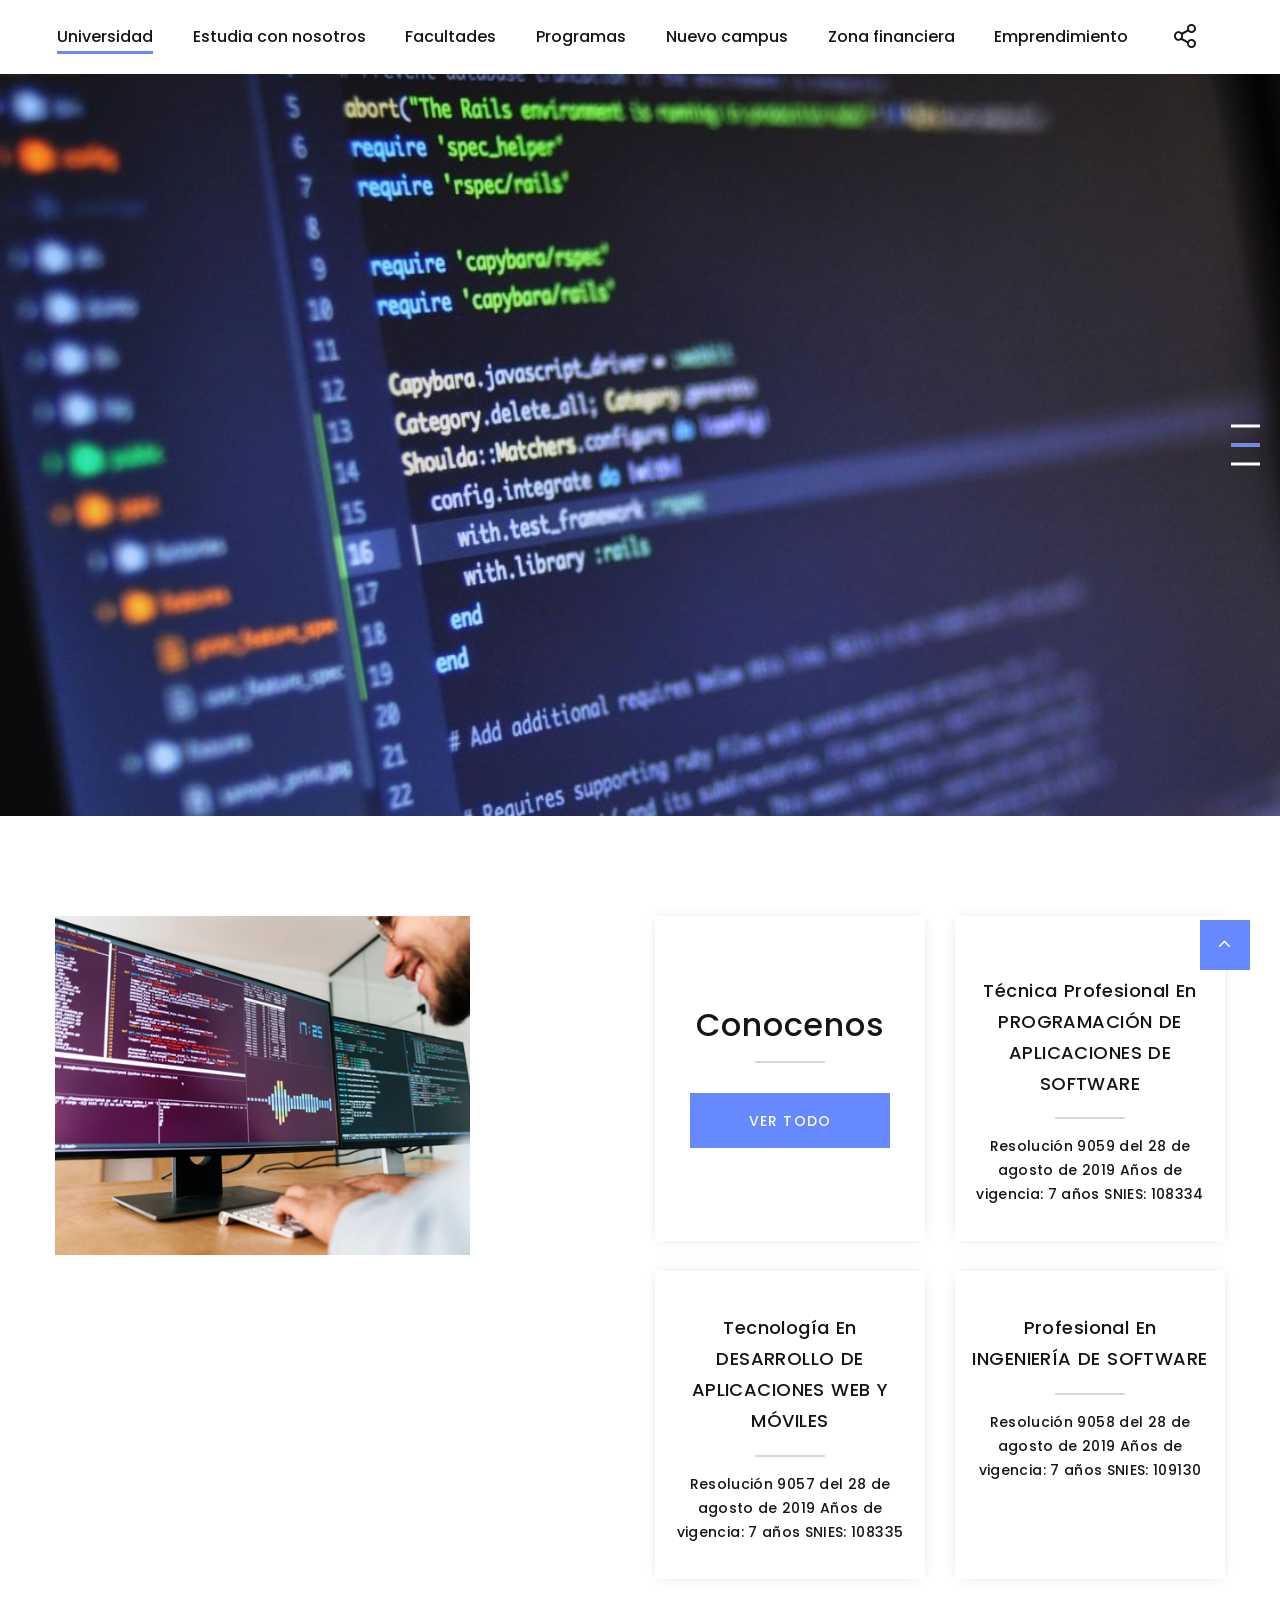
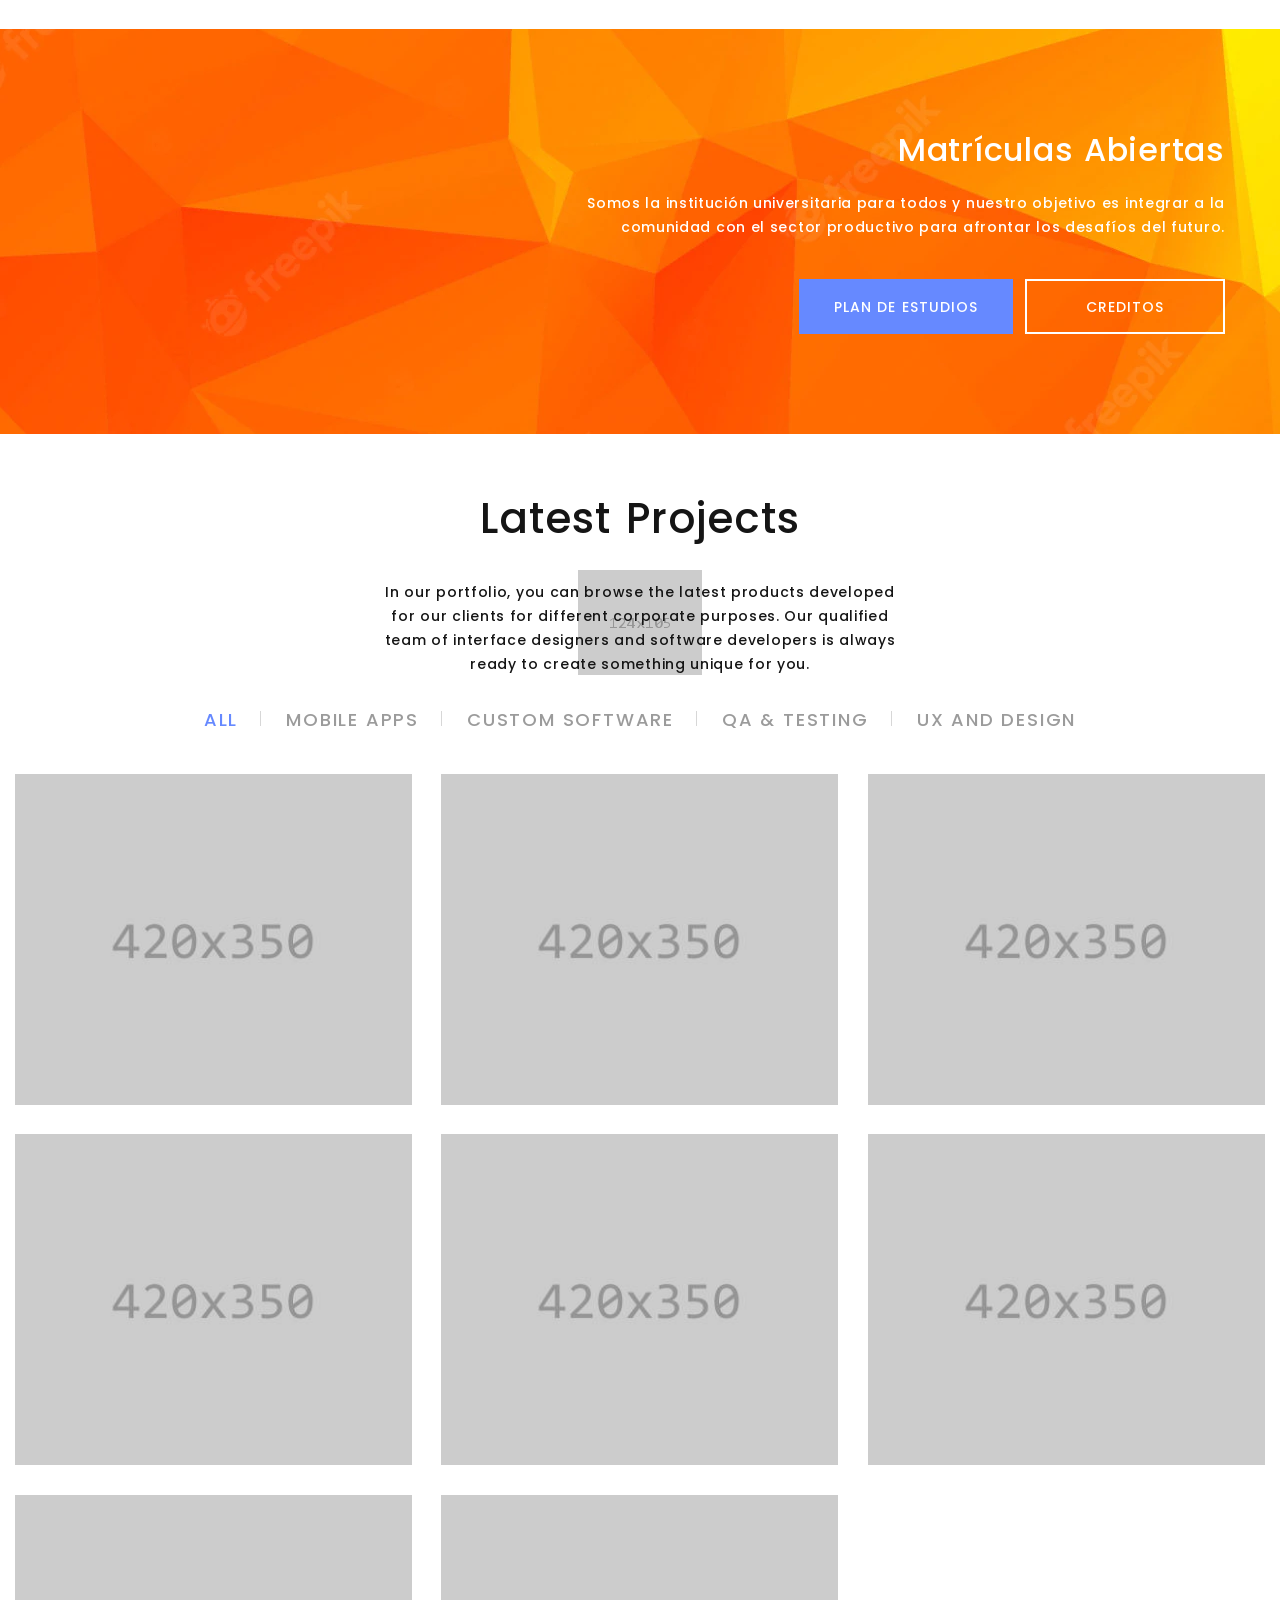
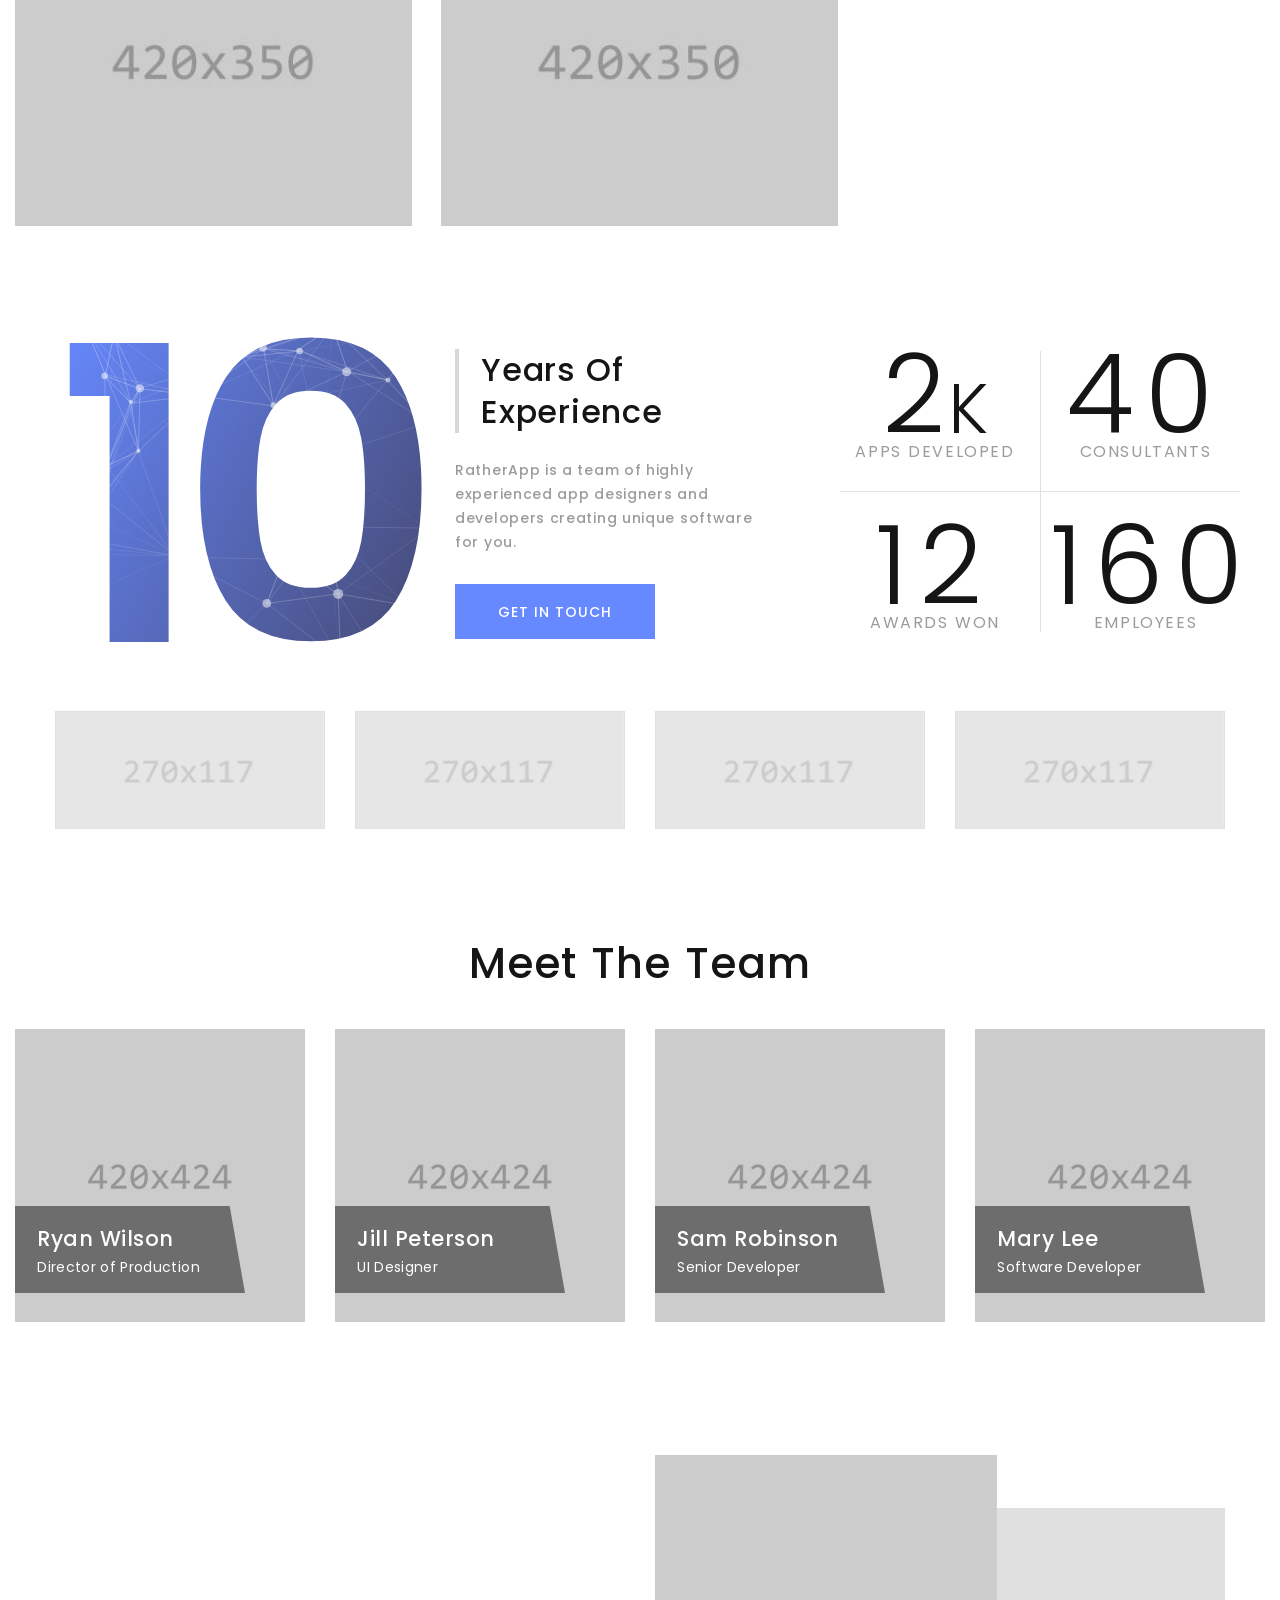
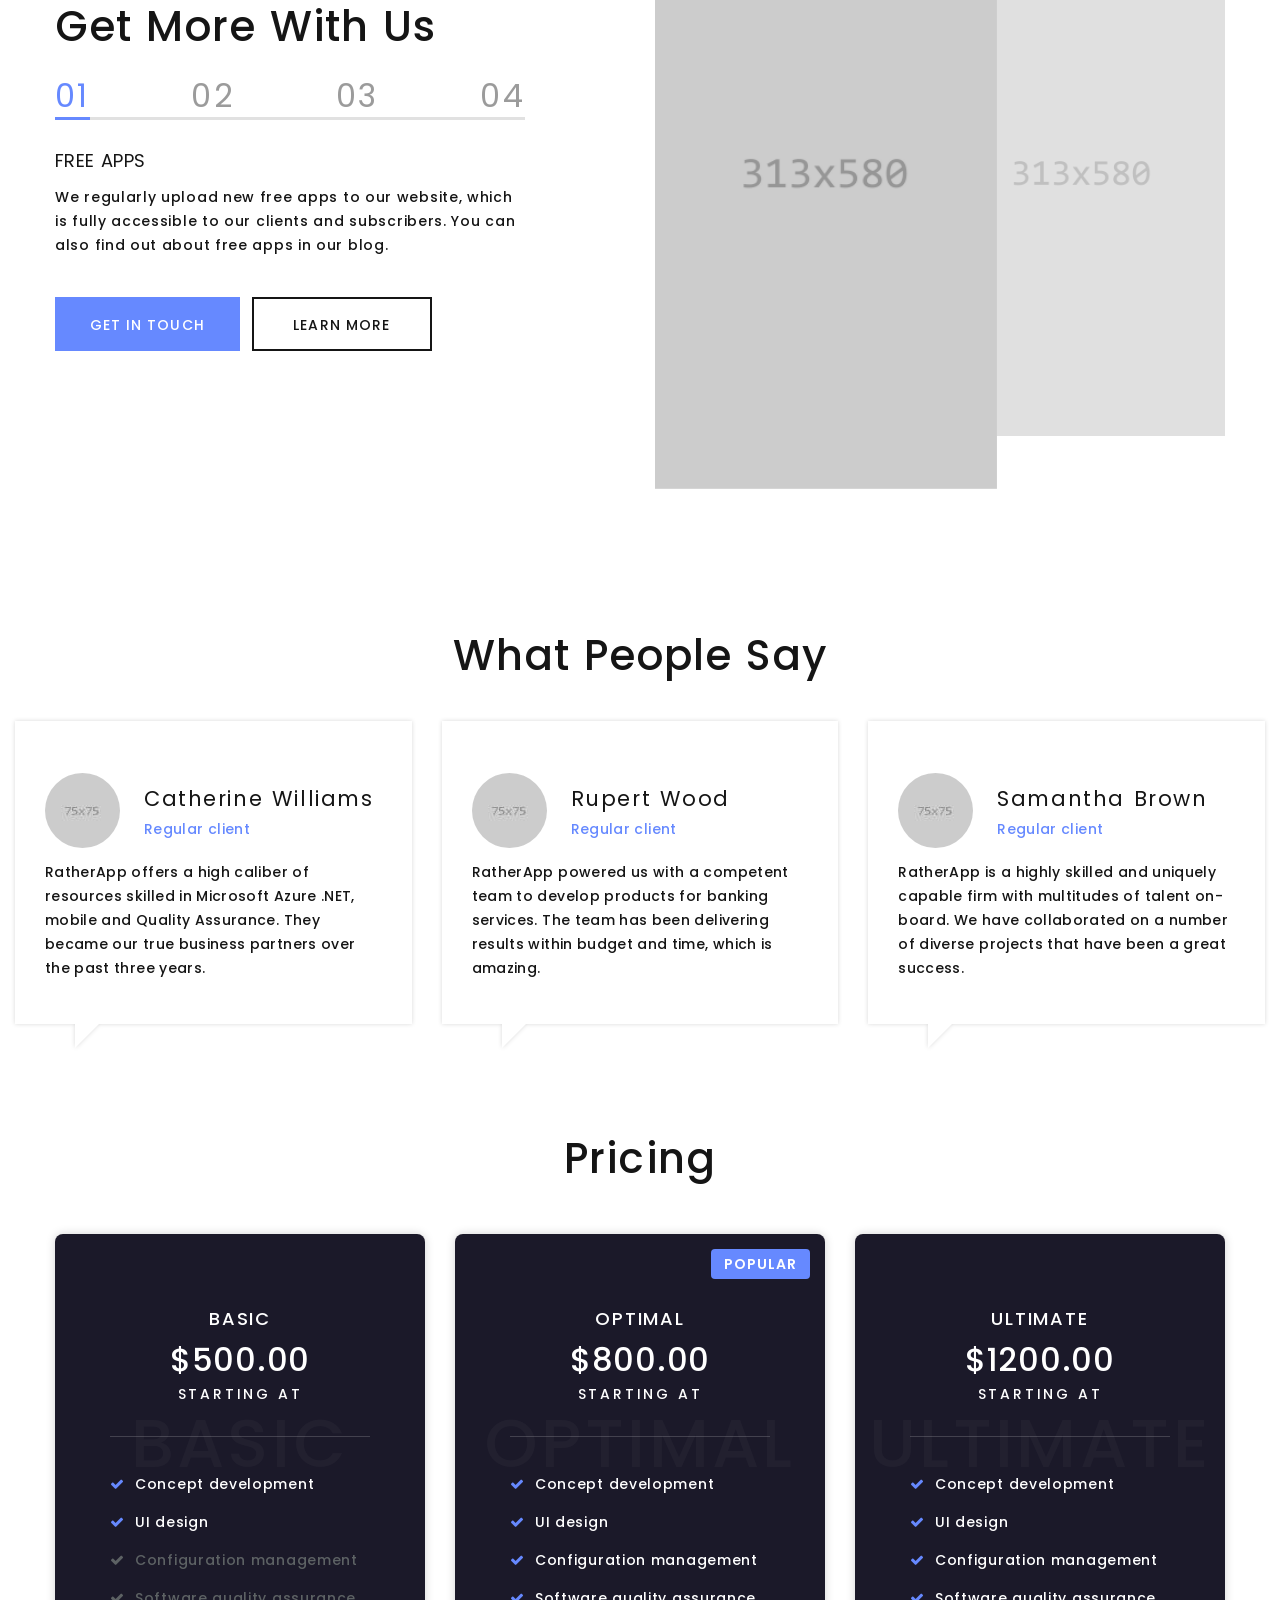
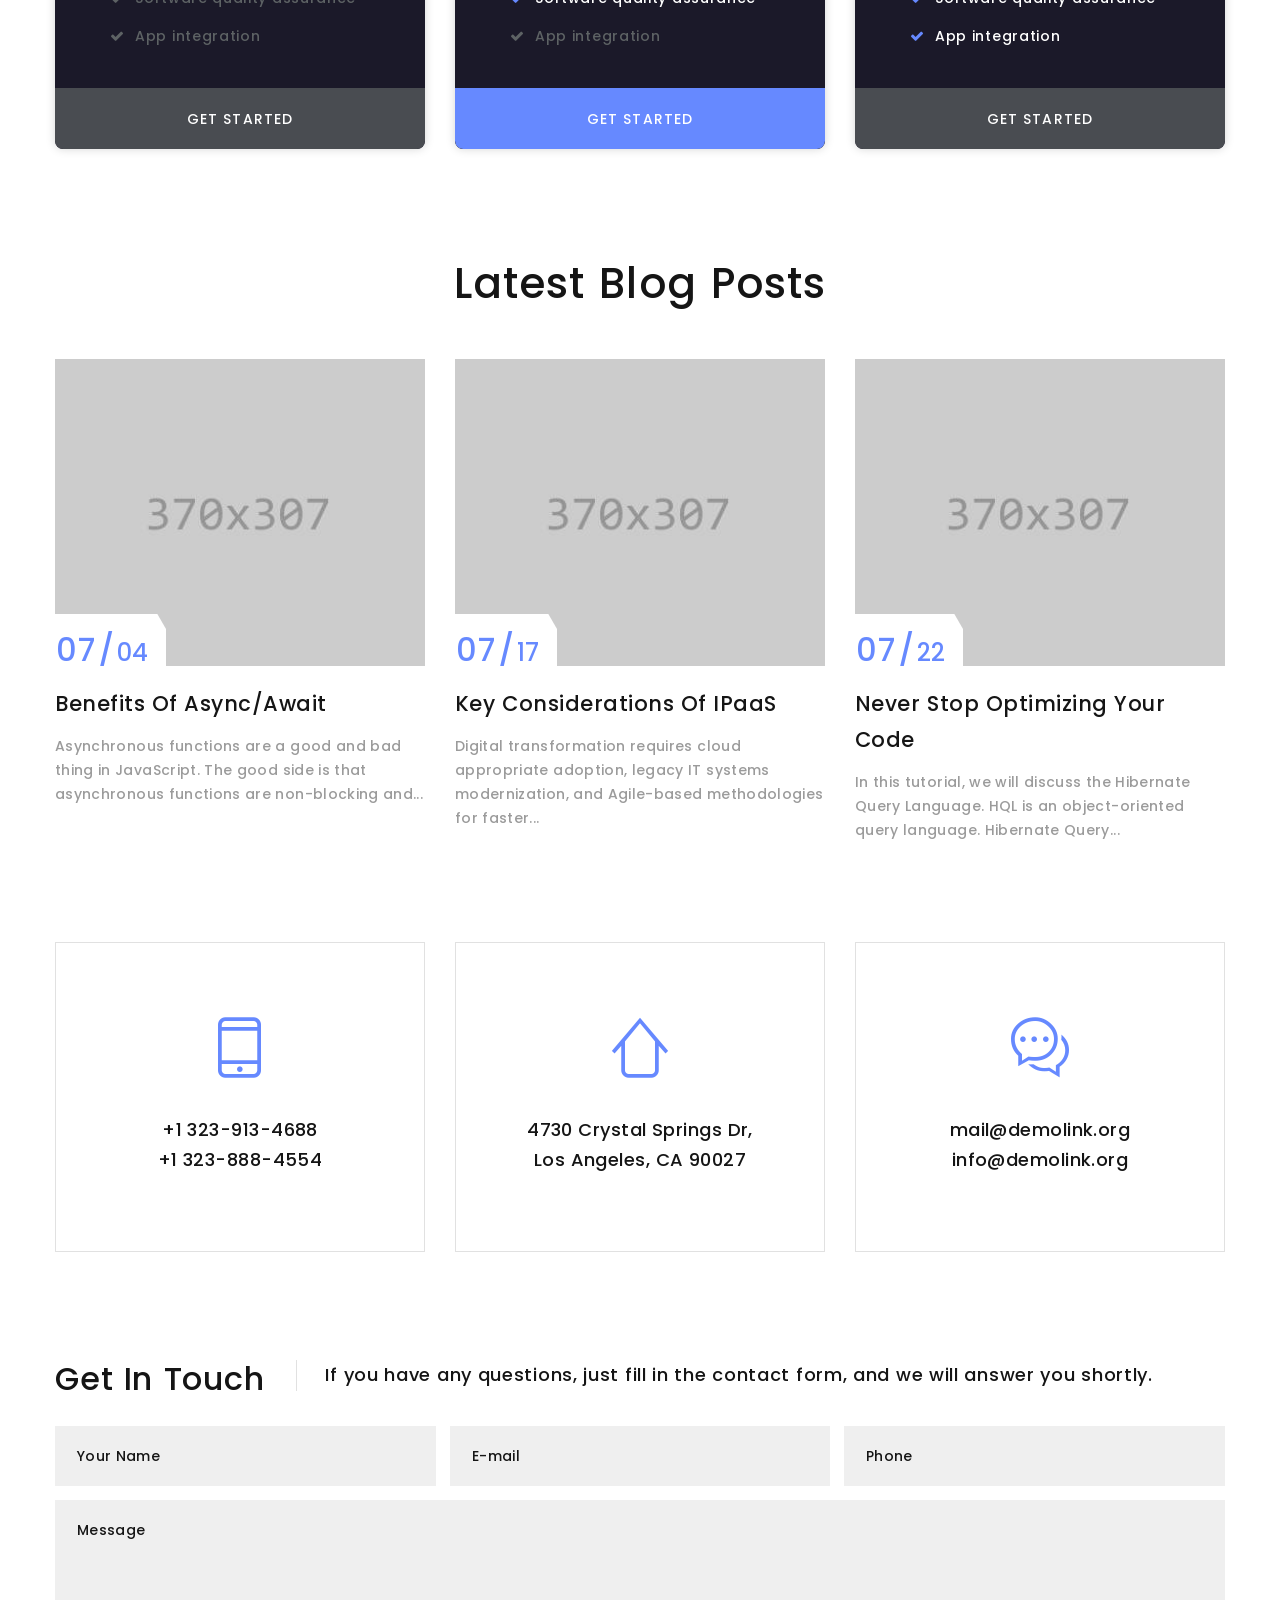
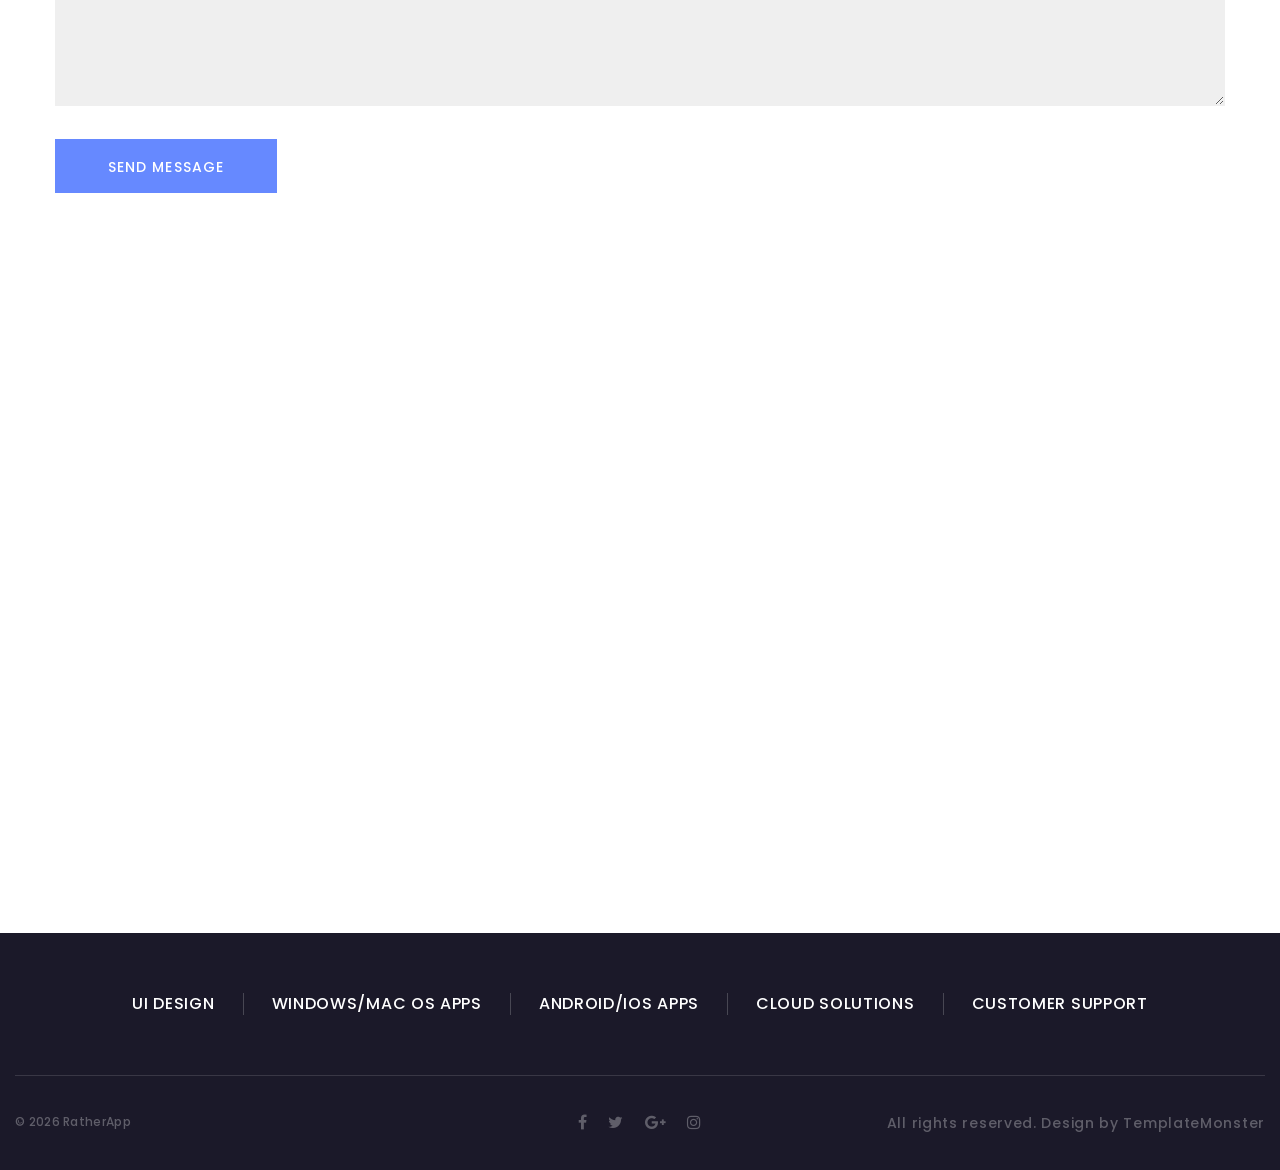
==== commit a7c28437: "ultimo cambio" ====
--- a/index.html
+++ b/index.html
@@ -195,7 +195,7 @@
           </div>
         </div>
       </section>
-      <!-- compañeros aqui voy yo y quedo atento a los cambios y quiero ver si se subieron-->
+      <!-- compañeros aqui voy yo y quedo atento a los cambios se subieron a git-->
       <!-- Latest Projects-->
       <section class="section section-sm section-fluid bg-default text-center" id="projects">
         <div class="container-fluid">
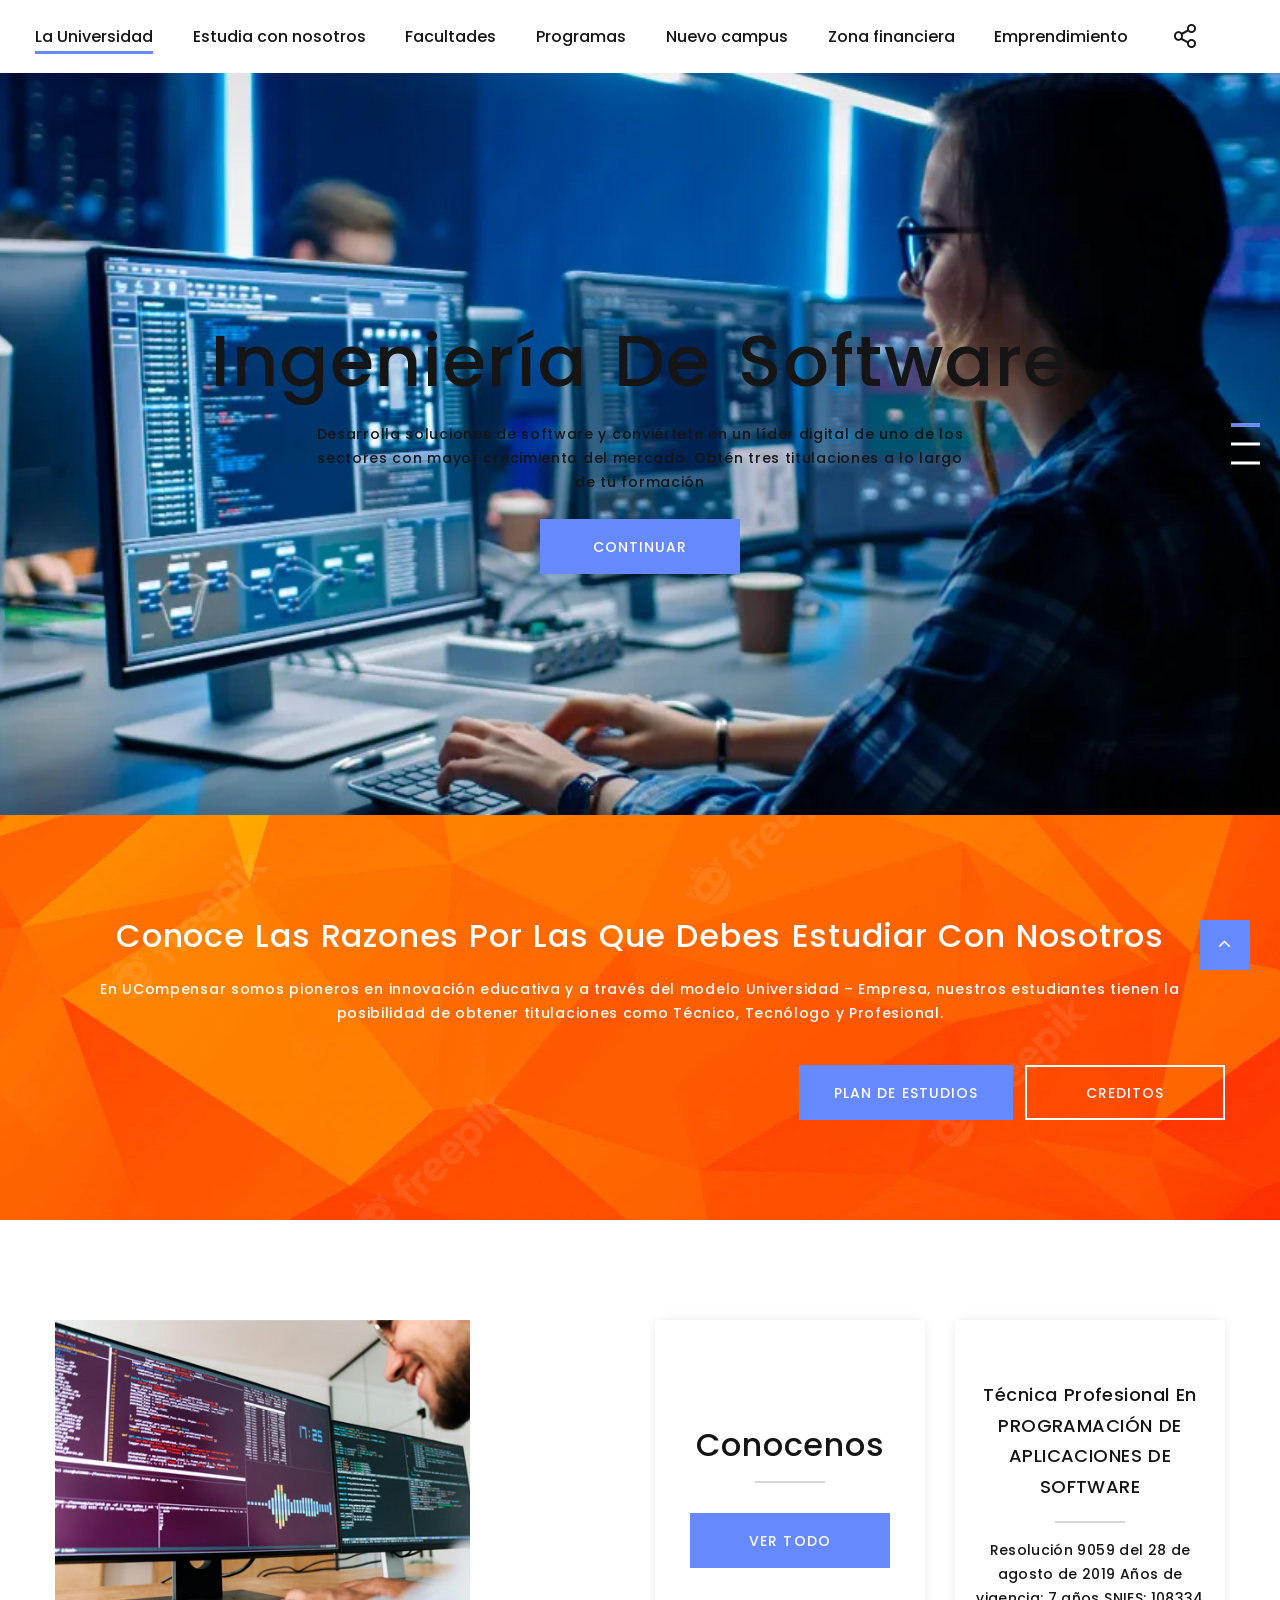
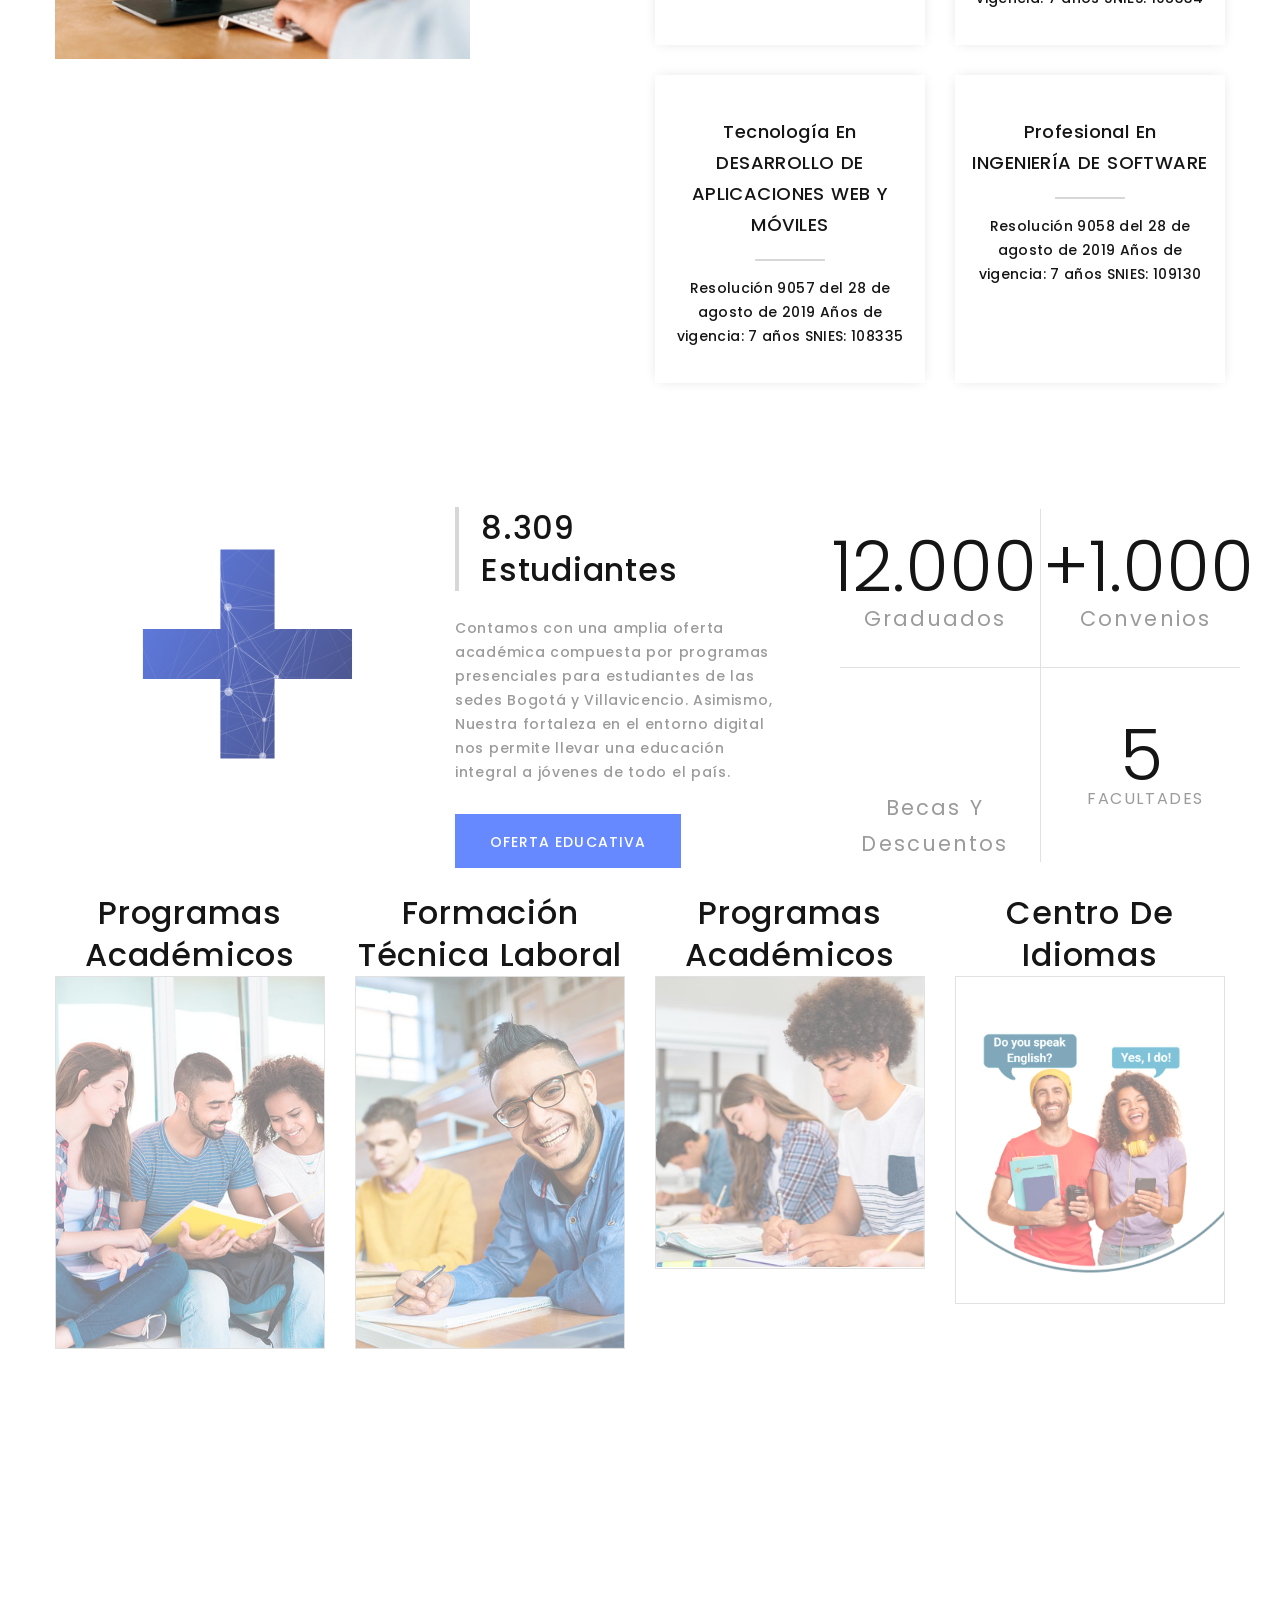
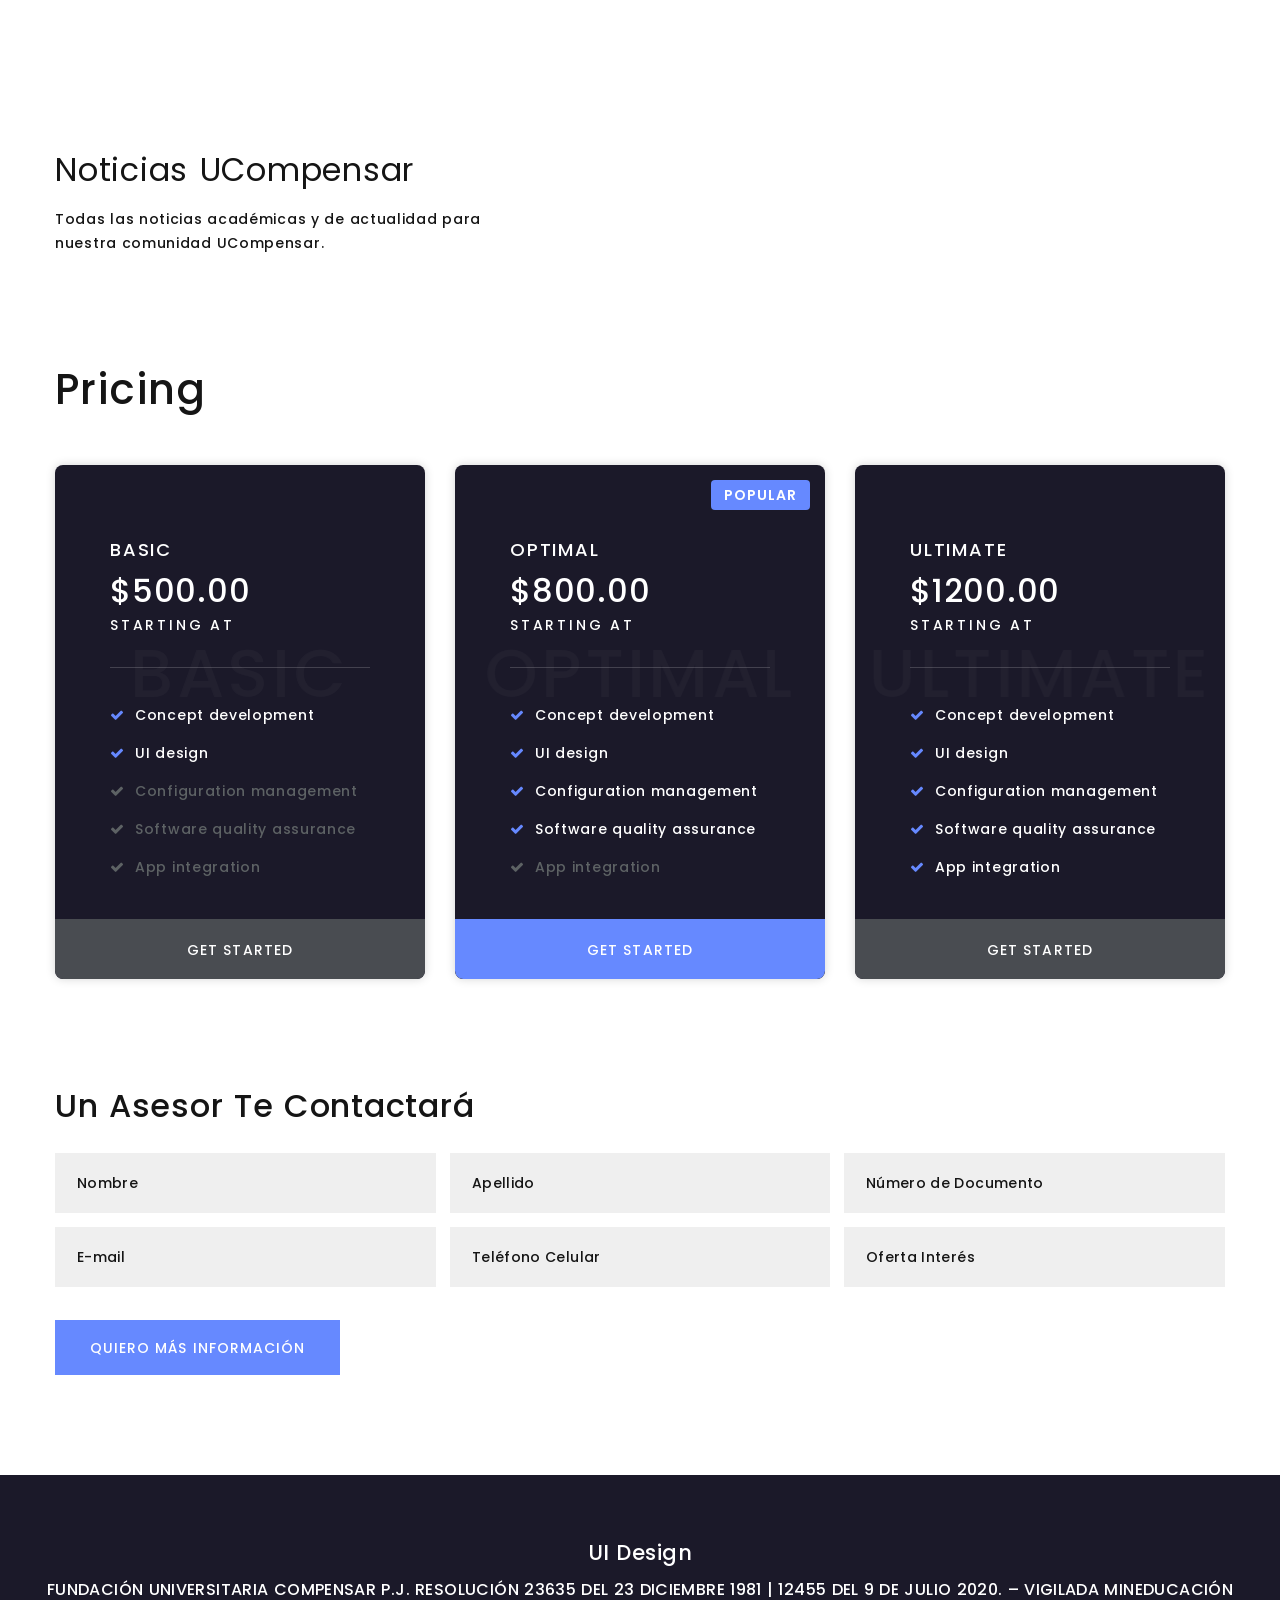
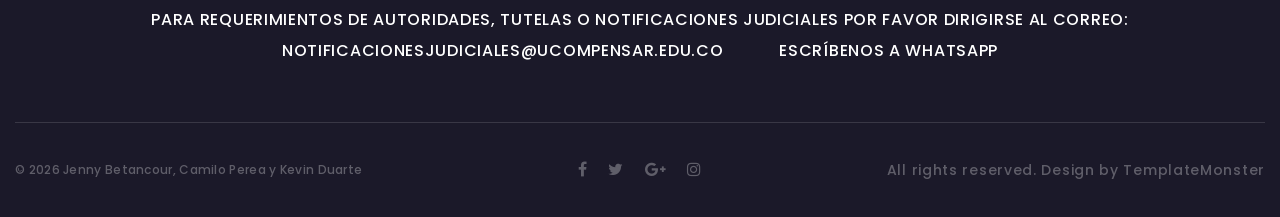
==== commit ac9f96e8: "ultimo commit" ====
--- a/index.html
+++ b/index.html
@@ -1,7 +1,7 @@
 <!DOCTYPE html>
 <html class="wide wow-animation" lang="en">
   <head>
-    <title>Hola</title>
+    <title>Ucompensar - Fundación Universitaria</title> <!-- Linea Modificada --> 
     <meta name="format-detection" content="telephone=no">
     <meta name="viewport" content="width=device-width, height=device-height, initial-scale=1.0, maximum-scale=1.0, user-scalable=0">
     <meta http-equiv="X-UA-Compatible" content="IE=edge">
@@ -50,7 +50,7 @@
                         </ul>
                       </div>
                       <ul class="rd-navbar-nav">
-                        <li class="rd-nav-item active"><a class="rd-nav-link" href="#universodad">Universidad</a></li>
+                        <li class="rd-nav-item active"><a class="rd-nav-link" href="#universodad">La Universidad</a></li>
                         <li class="rd-nav-item"><a class="rd-nav-link" href="#Estudia con nosotros">Estudia con nosotros</a></li>
                         <li class="rd-nav-item"><a class="rd-nav-link" href="#Facultades">Facultades</a></li>
                         <li class="rd-nav-item"><a class="rd-nav-link" href="#Programas">Programas</a></li>
@@ -115,18 +115,33 @@
         </section>
 
       </div>
+      <!-- Cta-->
+      <section class="section section-fluid bg-default">
+        <div class="parallax-container" data-parallax-img="images/orange.png">
+          <div class="parallax-content section-xl context-dark bg-overlay-68 bg-mobile-overlay">
+            <div class="container">
+
+                  <h3 class="wow fadeInLeft">Conoce las razones por las que debes estudiar con nosotros</h3> <!--Linea Editada-->
+                  <p>En UCompensar somos pioneros en innovación educativa y a través del modelo Universidad – Empresa, nuestros estudiantes tienen la posibilidad de obtener titulaciones como Técnico, Tecnólogo y Profesional.</p><!--Linea Editada-->
+                  <div class="group-sm group-middle group justify-content-end"><a class="button button-primary button-ujarak" href="#modalCta" data-toggle="modal">plan de estudios</a><a class="button button-white-outline button-ujarak" href="#">creditos</a></div>
+                </div>
+              </div>
+            </div>
+          </div>
+        </div>
+      </section>
       <!-- See all services-->
       <section class="section section-sm section-first bg-default text-center" id="services">
         <div class="container">
           <div class="row row-30 justify-content-center">
-            <div class="col-md-7 col-lg-5 col-xl-6 text-lg-left wow fadeInUp"><img src="images/software1.png" alt="" width="415" height="592"/>
+              <div class="col-md-7 col-lg-5 col-xl-6 text-lg-left wow fadeInUp"><img src="images/software1.png" alt="" width="415" height="592"/>
             </div>
             <div class="col-lg-7 col-xl-6">
               <div class="row row-30">
                 <div class="col-sm-6 wow fadeInRight">
                   <article class="box-icon-modern box-icon-modern-custom">
                     <div>
-                      <h3 class="box-icon-modern-big-title">Conocenos</h3>
+                      <h3 class="box-icon-modern-big-title"><br>Conocenos</h3>
                       <div class="box-icon-modern-decor"></div><a class="button button-primary button-ujarak" href="#">Ver todo</a>
                     </div>
                   </article>
@@ -178,255 +193,70 @@
           </div>
         </div>
       </section>
-
-      <!-- Cta-->
-      <section class="section section-fluid bg-default">
-        <div class="parallax-container" data-parallax-img="images/orange.png">
-          <div class="parallax-content section-xl context-dark bg-overlay-68 bg-mobile-overlay">
-            <div class="container">
-              <div class="row row-30 justify-content-end text-right">
-                <div class="col-sm-7">
-                  <h3 class="wow fadeInLeft">Matrículas Abiertas</h3>
-                  <p>Somos la institución universitaria para todos y nuestro objetivo es integrar a la comunidad con el sector productivo para afrontar los desafíos del futuro.</p>
-                  <div class="group-sm group-middle group justify-content-end"><a class="button button-primary button-ujarak" href="#modalCta" data-toggle="modal">plan de estudios</a><a class="button button-white-outline button-ujarak" href="#">creditos</a></div>
-                </div>
-              </div>
-            </div>
-          </div>
-        </div>
-      </section>
       <!-- compañeros aqui voy yo y quedo atento a los cambios se subieron a git-->
-      <!-- Latest Projects-->
-      <section class="section section-sm section-fluid bg-default text-center" id="projects">
-        <div class="container-fluid">
-          <h2 class="wow fadeInLeft">Latest Projects</h2>
-          <p class="quote-jean wow fadeInRight" data-wow-delay=".1s">In our portfolio, you can browse the latest products developed for our clients for different corporate purposes. Our qualified team of interface designers and software developers is always ready to create something unique for you.</p>
-          <div class="isotope-filters isotope-filters-horizontal">
-            <button class="isotope-filters-toggle button button-md button-icon button-icon-right button-default-outline button-wapasha" data-custom-toggle="#isotope-3" data-custom-toggle-hide-on-blur="true" data-custom-toggle-disable-on-blur="true"><span class="icon fa fa-caret-down"></span>Filter</button>
-            <ul class="isotope-filters-list" id="isotope-3">
-              <li><a class="active" href="#" data-isotope-filter="*" data-isotope-group="gallery">All</a></li>
-              <li><a href="#" data-isotope-filter="Type 1" data-isotope-group="gallery">mobile Apps</a></li>
-              <li><a href="#" data-isotope-filter="Type 2" data-isotope-group="gallery">Custom Software</a></li>
-              <li><a href="#" data-isotope-filter="Type 3" data-isotope-group="gallery">QA & Testing</a></li>
-              <li><a href="#" data-isotope-filter="Type 4" data-isotope-group="gallery">UX and Design</a></li>
-            </ul>
-          </div>
-          <div class="row row-30 isotope" data-isotope-layout="fitRows" data-isotope-group="gallery" data-lightgallery="group">
-            <div class="col-sm-6 col-lg-4 col-xxl-3 isotope-item wow fadeInRight" data-filter="Type 4">
-              <!-- Thumbnail Classic-->
-              <article class="thumbnail thumbnail-classic thumbnail-md">
-                <div class="thumbnail-classic-figure"><img src="images/fullwidth-gallery-1-420x350.jpg" alt="" width="420" height="350"/>
-                </div>
-                <div class="thumbnail-classic-caption">
-                  <div class="thumbnail-classic-title-wrap"><a class="icon fl-bigmug-line-zoom60" href="images/grid-gallery-1-1200x800-original.jpg" data-lightgallery="item"><img src="images/fullwidth-gallery-1-420x350.jpg" alt="" width="420" height="350"/></a>
-                    <h5 class="thumbnail-classic-title"><a href="#">FinStep</a></h5>
-                  </div>
-                  <p class="thumbnail-classic-text">We work hard on every app to deliver top-notch features with great UI that you won’t find anywhere else.</p>
-                </div>
-              </article>
-            </div>
-            <div class="col-sm-6 col-lg-4 col-xxl-3 isotope-item wow fadeInRight" data-filter="Type 1" data-wow-delay=".1s">
-              <!-- Thumbnail Classic-->
-              <article class="thumbnail thumbnail-classic thumbnail-md">
-                <div class="thumbnail-classic-figure"><img src="images/fullwidth-gallery-2-420x350.jpg" alt="" width="420" height="350"/>
-                </div>
-                <div class="thumbnail-classic-caption">
-                  <div class="thumbnail-classic-title-wrap"><a class="icon fl-bigmug-line-zoom60" href="images/grid-gallery-2-1200x800-original.jpg" data-lightgallery="item"><img src="images/fullwidth-gallery-2-420x350.jpg" alt="" width="420" height="350"/></a>
-                    <h5 class="thumbnail-classic-title"><a href="#">Mobile Finance</a></h5>
-                  </div>
-                  <p class="thumbnail-classic-text">We work hard on every app to deliver top-notch features with great UI that you won’t find anywhere else.</p>
-                </div>
-              </article>
-            </div>
-            <div class="col-sm-6 col-lg-4 col-xxl-3 isotope-item wow fadeInRight" data-filter="Type 2" data-wow-delay=".2s">
-              <!-- Thumbnail Classic-->
-              <article class="thumbnail thumbnail-classic thumbnail-md">
-                <div class="thumbnail-classic-figure"><img src="images/fullwidth-gallery-3-420x350.jpg" alt="" width="420" height="350"/>
-                </div>
-                <div class="thumbnail-classic-caption">
-                  <div class="thumbnail-classic-title-wrap"><a class="icon fl-bigmug-line-zoom60" href="images/grid-gallery-3-1200x800-original.jpg" data-lightgallery="item"><img src="images/fullwidth-gallery-3-420x350.jpg" alt="" width="420" height="350"/></a>
-                    <h5 class="thumbnail-classic-title"><a href="#">Q-Manage</a></h5>
-                  </div>
-                  <p class="thumbnail-classic-text">We work hard on every app to deliver top-notch features with great UI that you won’t find anywhere else.</p>
-                </div>
-              </article>
-            </div>
-            <div class="col-sm-6 col-lg-4 col-xxl-3 isotope-item wow fadeInRight" data-filter="Type 3" data-wow-delay=".3s">
-              <!-- Thumbnail Classic-->
-              <article class="thumbnail thumbnail-classic thumbnail-md">
-                <div class="thumbnail-classic-figure"><img src="images/fullwidth-gallery-4-420x350.jpg" alt="" width="420" height="350"/>
-                </div>
-                <div class="thumbnail-classic-caption">
-                  <div class="thumbnail-classic-title-wrap"><a class="icon fl-bigmug-line-zoom60" href="images/grid-gallery-4-1200x800-original.jpg" data-lightgallery="item"><img src="images/fullwidth-gallery-4-420x350.jpg" alt="" width="420" height="350"/></a>
-                    <h5 class="thumbnail-classic-title"><a href="#">WeatherCast</a></h5>
-                  </div>
-                  <p class="thumbnail-classic-text">We work hard on every app to deliver top-notch features with great UI that you won’t find anywhere else.</p>
-                </div>
-              </article>
-            </div>
-            <div class="col-sm-6 col-lg-4 col-xxl-3 isotope-item wow fadeInLeft" data-filter="Type 3">
-              <!-- Thumbnail Classic-->
-              <article class="thumbnail thumbnail-classic thumbnail-md">
-                <div class="thumbnail-classic-figure"><img src="images/fullwidth-gallery-5-420x350.jpg" alt="" width="420" height="350"/>
-                </div>
-                <div class="thumbnail-classic-caption">
-                  <div class="thumbnail-classic-title-wrap"><a class="icon fl-bigmug-line-zoom60" href="images/grid-gallery-5-1200x800-original.jpg" data-lightgallery="item"><img src="images/fullwidth-gallery-5-420x350.jpg" alt="" width="420" height="350"/></a>
-                    <h5 class="thumbnail-classic-title"><a href="#">Home Calendar</a></h5>
-                  </div>
-                  <p class="thumbnail-classic-text">We work hard on every app to deliver top-notch features with great UI that you won’t find anywhere else.</p>
-                </div>
-              </article>
-            </div>
-            <div class="col-sm-6 col-lg-4 col-xxl-3 isotope-item wow fadeInLeft" data-filter="Type 1" data-wow-delay=".1s">
-              <!-- Thumbnail Classic-->
-              <article class="thumbnail thumbnail-classic thumbnail-md">
-                <div class="thumbnail-classic-figure"><img src="images/fullwidth-gallery-6-420x350.jpg" alt="" width="420" height="350"/>
-                </div>
-                <div class="thumbnail-classic-caption">
-                  <div class="thumbnail-classic-title-wrap"><a class="icon fl-bigmug-line-zoom60" href="images/grid-gallery-6-1200x800-original.jpg" data-lightgallery="item"><img src="images/fullwidth-gallery-6-420x350.jpg" alt="" width="420" height="350"/></a>
-                    <h5 class="thumbnail-classic-title"><a href="#">MPlanner</a></h5>
-                  </div>
-                  <p class="thumbnail-classic-text">We work hard on every app to deliver top-notch features with great UI that you won’t find anywhere else.</p>
-                </div>
-              </article>
-            </div>
-            <div class="col-sm-6 col-lg-4 col-xxl-3 isotope-item wow fadeInLeft" data-filter="Type 2" data-wow-delay=".2s">
-              <!-- Thumbnail Classic-->
-              <article class="thumbnail thumbnail-classic thumbnail-md">
-                <div class="thumbnail-classic-figure"><img src="images/fullwidth-gallery-7-420x350.jpg" alt="" width="420" height="350"/>
-                </div>
-                <div class="thumbnail-classic-caption">
-                  <div class="thumbnail-classic-title-wrap"><a class="icon fl-bigmug-line-zoom60" href="images/grid-gallery-7-1200x800-original.jpg" data-lightgallery="item"><img src="images/fullwidth-gallery-7-420x350.jpg" alt="" width="420" height="350"/></a>
-                    <h5 class="thumbnail-classic-title"><a href="#">Alice Messenger</a></h5>
-                  </div>
-                  <p class="thumbnail-classic-text">We work hard on every app to deliver top-notch features with great UI that you won’t find anywhere else.</p>
-                </div>
-              </article>
-            </div>
-            <div class="col-sm-6 col-lg-4 col-xxl-3 isotope-item wow fadeInLeft" data-filter="Type 3" data-wow-delay=".3s">
-              <!-- Thumbnail Classic-->
-              <article class="thumbnail thumbnail-classic thumbnail-md">
-                <div class="thumbnail-classic-figure"><img src="images/fullwidth-gallery-8-420x350.jpg" alt="" width="420" height="350"/>
-                </div>
-                <div class="thumbnail-classic-caption">
-                  <div class="thumbnail-classic-title-wrap"><a class="icon fl-bigmug-line-zoom60" href="images/grid-gallery-8-1200x800-original.jpg" data-lightgallery="item"><img src="images/fullwidth-gallery-8-420x350.jpg" alt="" width="420" height="350"/></a>
-                    <h5 class="thumbnail-classic-title"><a href="#">WiseMoney</a></h5>
-                  </div>
-                  <p class="thumbnail-classic-text">We work hard on every app to deliver top-notch features with great UI that you won’t find anywhere else.</p>
-                </div>
-              </article>
-            </div>
-          </div>
-        </div>
-      </section>
-
       <!-- Years of experience-->
       <section class="section section-sm bg-default">
         <div class="container">
           <div class="row row-30 row-xl-24 justify-content-center align-items-center align-items-lg-start text-left">
             <div class="col-md-6 col-lg-5 col-xl-4 text-center"><a class="text-img" href="#">
-                <div id="particles-js"></div><span class="counter">10</span></a></div>
+              <div id="particles-js"></div><span class="symbol">+</span></a></div>
             <div class="col-sm-8 col-md-6 col-lg-5 col-xl-4">
               <div class="text-width-extra-small offset-top-lg-24 wow fadeInUp">
-                <h3 class="title-decoration-lines-left">Years of Experience</h3>
-                <p class="text-gray-500">RatherApp is a team of highly experienced app designers and developers creating unique software for you.</p><a class="button button-secondary button-pipaluk" href="#">Get in touch</a>
+                <h3 class="title-decoration-lines-left">8.309 Estudiantes</h3> <!--Linea Editada-->
+                <p class="text-gray-500">Contamos con una amplia oferta académica compuesta por programas presenciales para estudiantes de las sedes Bogotá y Villavicencio. Asimismo, Nuestra fortaleza en el entorno digital nos permite llevar una educación integral a jóvenes de todo el país.</p><a class="button button-secondary button-pipaluk" href="#">Oferta Educativa</a> <!--Linea Editada-->
               </div>
             </div>
             <div class="col-sm-10 col-md-8 col-lg-6 col-xl-4 wow fadeInRight" data-wow-delay=".1s">
               <div class="row justify-content-center border-2-column offset-top-xl-26">
                 <div class="col-9 col-sm-6">
                   <div class="counter-amy">
-                    <div class="counter-amy-number"><span class="counter">2</span><span class="symbol">k</span>
-                    </div>
-                    <h6 class="counter-amy-title">apps developed</h6>
+                    <div class="counter-amy-number"><span class="symbol">12.000</span><!--Linea Editada-->
+                    </div>
+                    <h4 class="counter-amy-title">Graduados</h4><!--Linea Editada-->
                   </div>
                 </div>
                 <div class="col-9 col-sm-6">
                   <div class="counter-amy">
-                    <div class="counter-amy-number"><span class="counter">40</span>
-                    </div>
-                    <h6 class="counter-amy-title">Consultants</h6>
+                    <div class="counter-amy-number"><span class="symbol">+1.000</span><!--Linea Editada-->
+                    </div>
+                    <h4 class="counter-amy-title">Convenios</h4><!--Linea Editada-->
                   </div>
                 </div>
                 <div class="col-9 col-sm-6">
                   <div class="counter-amy">
-                    <div class="counter-amy-number"><span class="counter">12</span>
-                    </div>
-                    <h6 class="counter-amy-title">Awards won</h6>
+                    <div class="counter-amy-number"><span class="symbol"></span><!--Linea Editada-->
+                    </div>
+                    <h4 class="counter-amy-title">Becas y Descuentos</h4><!--Linea Editada-->
                   </div>
                 </div>
                 <div class="col-9 col-sm-6">
                   <div class="counter-amy">
-                    <div class="counter-amy-number"><span class="counter">160</span>
-                    </div>
-                    <h6 class="counter-amy-title">Employees</h6>
+                    <div class="counter-amy-number"><span class="symbol">5</span><!--Linea Editada-->
+                    </div>
+                    <h6 class="counter-amy-title">Facultades</h6><!--Linea Editada-->
                   </div>
                 </div>
               </div>
             </div>
             <div class="col-lg-6 col-xl-12 align-self-center">
               <div class="row row-30 justify-content-center">
-                <div class="col-sm-6 col-md-5 col-lg-6 col-xl-3 wow fadeInLeft"><a class="clients-classic" href="#"><img src="images/clients-9-270x117.png" alt="" width="270" height="117"/></a></div>
-                <div class="col-sm-6 col-md-5 col-lg-6 col-xl-3 wow fadeInLeft" data-wow-delay=".1s"><a class="clients-classic" href="#"><img src="images/clients-10-270x117.png" alt="" width="270" height="117"/></a></div>
-                <div class="col-sm-6 col-md-5 col-lg-6 col-xl-3 wow fadeInLeft" data-wow-delay=".2s"><a class="clients-classic" href="#"><img src="images/clients-3-270x117.png" alt="" width="270" height="117"/></a></div>
-                <div class="col-sm-6 col-md-5 col-lg-6 col-xl-3 wow fadeInLeft" data-wow-delay=".3s"><a class="clients-classic" href="#"><img src="images/clients-11-270x117.png" alt="" width="270" height="117"/></a></div>
+                <div class="col-sm-6 col-md-5 col-lg-6 col-xl-3 wow fadeInLeft"><center><h3>Programas Académicos</h3></center><a class="clients-classic" href="#"><img src="images/programasacad.jpg" alt="" width="270" height="117"/></a></div><!--Linea Editada-->
+                <div class="col-sm-6 col-md-5 col-lg-6 col-xl-3 wow fadeInLeft"><center><h3>Formación Técnica Laboral</h3></center><a class="clients-classic" href="#"><img src="images/tecnicoslab.jpg" alt="" width="270" height="117"/></a></div><!--Linea Editada-->
+                <div class="col-sm-6 col-md-5 col-lg-6 col-xl-3 wow fadeInLeft"><center><h3>Programas Académicos</h3></center><a class="clients-classic" href="#"><img src="images/descuentos-sena-fundacion-universitaria-compensar.jpg" alt="" width="270" height="117"/></a></div><!--Linea Editada-->
+                <div class="col-sm-6 col-md-5 col-lg-6 col-xl-3 wow fadeInLeft"><center><h3>Centro de Idiomas</h3></center><a class="clients-classic" href="#"><img src="images/estudiantesingles-ucompensar.png" alt="" width="270" height="117"/></a></div><!--Linea Editada-->
               </div>
             </div>
           </div>
         </div>
       </section>
 
-      <!-- Meet The Team-->
-      <section class="section section-sm section-fluid bg-default" id="team">
-        <div class="container-fluid">
-          <h2>Meet The Team</h2>
-          <div class="row row-sm row-30 justify-content-center">
-            <div class="col-md-6 col-lg-5 col-xl-3 wow fadeInRight">
-              <!-- Team Classic-->
-              <article class="team-classic team-classic-lg"><a class="team-classic-figure" href="#"><img src="images/team-11-420x424.jpg" alt="" width="420" height="424"/></a>
-                <div class="team-classic-caption">
-                  <h4 class="team-classic-name"><a href="#">Ryan Wilson</a></h4>
-                  <p class="team-classic-status">Director of Production</p>
-                </div>
-              </article>
-            </div>
-            <div class="col-md-6 col-lg-5 col-xl-3 wow fadeInRight" data-wow-delay=".1s">
-              <!-- Team Classic-->
-              <article class="team-classic team-classic-lg"><a class="team-classic-figure" href="#"><img src="images/team-12-420x424.jpg" alt="" width="420" height="424"/></a>
-                <div class="team-classic-caption">
-                  <h4 class="team-classic-name"><a href="#">Jill Peterson</a></h4>
-                  <p class="team-classic-status">UI Designer</p>
-                </div>
-              </article>
-            </div>
-            <div class="col-md-6 col-lg-5 col-xl-3 wow fadeInRight" data-wow-delay=".2s">
-              <!-- Team Classic-->
-              <article class="team-classic team-classic-lg"><a class="team-classic-figure" href="#"><img src="images/team-13-420x424.jpg" alt="" width="420" height="424"/></a>
-                <div class="team-classic-caption">
-                  <h4 class="team-classic-name"><a href="#">Sam Robinson</a></h4>
-                  <p class="team-classic-status">Senior Developer</p>
-                </div>
-              </article>
-            </div>
-            <div class="col-md-6 col-lg-5 col-xl-3 wow fadeInRight" data-wow-delay=".3s">
-              <!-- Team Classic-->
-              <article class="team-classic team-classic-lg"><a class="team-classic-figure" href="#"><img src="images/team-14-420x424.jpg" alt="" width="420" height="424"/></a>
-                <div class="team-classic-caption">
-                  <h4 class="team-classic-name"><a href="#">Mary Lee</a></h4>
-                  <p class="team-classic-status">Software Developer</p>
-                </div>
-              </article>
-            </div>
-          </div>
-        </div>
-      </section>
-
-      <!-- You dream — we embody-->
+       <!-- You dream — we embody-->
       <section class="section section-sm bg-default text-md-left">
         <div class="container">
           <div class="row row-50 align-items-center justify-content-center justify-content-xl-between">
             <div class="col-lg-6 col-xl-5 wow fadeInLeft">
-              <h2>Get More With Us</h2>
+              <h2>Comunidad Ucompensar</h2><!--Linea Editada-->
+              <p>Realizamos distintas actividades durante el año, con el fin de promover la participación de nuestra comunidad académica</p>
               <!-- Bootstrap tabs-->
               <div class="tabs-custom tabs-horizontal tabs-line tabs-line-big text-center text-md-left" id="tabs-6">
                 <!-- Nav tabs-->
@@ -435,93 +265,47 @@
                   <li class="nav-item" role="presentation"><a class="nav-link nav-link-big" href="#tabs-6-2" data-toggle="tab">02</a></li>
                   <li class="nav-item" role="presentation"><a class="nav-link nav-link-big" href="#tabs-6-3" data-toggle="tab">03</a></li>
                   <li class="nav-item" role="presentation"><a class="nav-link nav-link-big" href="#tabs-6-4" data-toggle="tab">04</a></li>
+                  <li class="nav-item" role="presentation"><a class="nav-link nav-link-big" href="#tabs-6-5" data-toggle="tab">05</a></li>
+                  <li class="nav-item" role="presentation"><a class="nav-link nav-link-big" href="#tabs-6-6" data-toggle="tab">06</a></li>
                 </ul>
                 <!-- Tab panes-->
                 <div class="tab-content">
                   <div class="tab-pane fade show active" id="tabs-6-1">
-                    <h5 class="font-weight-normal">FREE APPS</h5>
-                    <p>We regularly upload new free apps to our website, which is fully accessible to our clients and subscribers. You can also find out about free apps in our blog.</p>
-                    <div class="group-sm group-middle"><a class="button button-secondary button-pipaluk" href="#modalCta" data-toggle="modal">Get in touch</a><a class="button button-default-outline button-wapasha" href="#">Learn More</a></div>
+                    <h3 class="font-weight-normal">Noticias UCompensar</h3>
+                    <p>Todas las noticias académicas y de actualidad para nuestra comunidad UCompensar.</p>
                   </div>
                   <div class="tab-pane fade" id="tabs-6-2">
-                    <h5 class="font-weight-normal">GET SOCIAL</h5>
-                    <p>Every app we develop has built-in social support that allows you to stay connected to your accounts on Facebook, Instagram, Twitter and other networks.</p>
-                    <div class="group-sm group-middle"><a class="button button-secondary button-pipaluk" href="#modalCta" data-toggle="modal">Get in touch</a><a class="button button-default-outline button-wapasha" href="#">Learn More</a></div>
+                    <h3 class="font-weight-normal">Bienestar</h3>
+                    <p>Promover el desarrollo humano mediante herramientas y actividades orientadas en la vida académica de las personas que conforman la comunidad institucional.</p>
                   </div>
                   <div class="tab-pane fade" id="tabs-6-3">
-                    <h5 class="font-weight-normal">CUSTOMER SERVICE</h5>
-                    <p>Every customer of RatherApp can get access to our friendly and qualified 24/7 support via chat or phone. Fell free to ask us any question!</p>
-                    <div class="group-sm group-middle"><a class="button button-secondary button-pipaluk" href="#modalCta" data-toggle="modal">Get in touch</a><a class="button button-default-outline button-wapasha" href="#">Learn More</a></div>
+                    <h3 class="font-weight-normal">Internacionalización</h3>
+                    <h4>Nuestro Objetivo</h4>
+                    <p>Orientar la Internacionalización integral de la Fundación Universitaria Compensar a través de la elaboración y seguimiento de ejes estratégicos que permitan absorber la perspectiva global y multicultural en la comunidad académica, además de brindarles un enfoque en el sector empresarial/organizacional.</p>
                   </div>
                   <div class="tab-pane fade" id="tabs-6-4">
-                    <h5 class="font-weight-normal">GREAT USABILITY</h5>
-                    <p>All our apps are designed to have great usability in order to easily operate our applications. That is why our software has high ratings and lots of awards.</p>
-                    <div class="group-sm group-middle"><a class="button button-secondary button-pipaluk" href="#modalCta" data-toggle="modal">Get in touch</a><a class="button button-default-outline button-wapasha" href="#">Learn More</a></div>
-                  </div>
+                    <h3 class="font-weight-normal">Spotify Ucompensar</h3>
+                    <h4>Ucompensar Stereo Académico</h4>
+                    <p></p>
+                  </div>
+                  <div class="tab-pane fade" id="tabs-6-5">
+                    <h3 class="font-weight-normal">Test Vocacional</h3>
+                    <h4></h4>
+                    <p>Tu futuro profesional está a un solo paso</p>
+                  </div>   
+                  <div class="tab-pane fade" id="tabs-6-6">
+                    <h3 class="font-weight-normal">Recorrido Virtual</h3>
+                  <a href="https://recorrido.ucompensar.edu.co/index.htm"><span>Recorrido Virtual</span> </a>  
+                  </div>             
                 </div>
               </div>
             </div>
             <div class="col-lg-6 text-center wow fadeInUp" data-wow-delay=".1s">
-              <div class="owl-carousel owl-style-1" data-items="2" data-stage-padding="0" data-loop="true" data-margin="0" data-mouse-drag="true" data-autoplay="true"><a class="box-device" href="#"><img src="images/index-4-313x580.png" alt="" width="313" height="580"/></a><a class="box-device" href="#"><img src="images/index-5-313x580.png" alt="" width="313" height="580"/></a><a class="box-device" href="#"><img src="images/index-4-313x580.png" alt="" width="313" height="580"/></a><a class="box-device" href="#"><img src="images/index-5-313x580.png" alt="" width="313" height="580"/></a></div>
+              <div class="owl-carousel owl-style-1" data-items="1" data-stage-padding="0" data-loop="true" data-margin="0" data-mouse-drag="true" data-autoplay="true"><a class="box-device" href="#"><img src="images/comunidad-ucompensar.jpg" alt="" width="900" height="900"/></a>
             </div>
           </div>
         </div>
       </section>
-
-      <!-- What people Say-->
-      <section class="section section-sm section-bottom-70 section-fluid bg-default">
-        <div class="container-fluid">
-          <h2>What people Say</h2>
-          <div class="row row-50 row-sm">
-            <div class="col-md-6 col-xl-4 wow fadeInRight">
-              <!-- Quote Modern-->
-              <article class="quote-modern quote-modern-custom">
-                <div class="unit unit-spacing-md align-items-center">
-                  <div class="unit-left"><a class="quote-modern-figure" href="#"><img class="img-circles" src="images/user-11-75x75.jpg" alt="" width="75" height="75"/></a></div>
-                  <div class="unit-body">
-                    <h4 class="quote-modern-cite"><a href="#">Catherine Williams</a></h4>
-                    <p class="quote-modern-status">Regular client</p>
-                  </div>
-                </div>
-                <div class="quote-modern-text">
-                  <p class="q">RatherApp offers a high caliber of resources skilled in Microsoft Azure .NET, mobile and Quality Assurance. They became our true business partners over the past three years.</p>
-                </div>
-              </article>
-            </div>
-            <div class="col-md-6 col-xl-4 wow fadeInRight" data-wow-delay=".1s">
-              <!-- Quote Modern-->
-              <article class="quote-modern quote-modern-custom">
-                <div class="unit unit-spacing-md align-items-center">
-                  <div class="unit-left"><a class="quote-modern-figure" href="#"><img class="img-circles" src="images/user-12-75x75.jpg" alt="" width="75" height="75"/></a></div>
-                  <div class="unit-body">
-                    <h4 class="quote-modern-cite"><a href="#">Rupert Wood</a></h4>
-                    <p class="quote-modern-status">Regular client</p>
-                  </div>
-                </div>
-                <div class="quote-modern-text">
-                  <p class="q">RatherApp powered us with a competent team to develop products for banking services. The team has been delivering results within budget and time, which is amazing.</p>
-                </div>
-              </article>
-            </div>
-            <div class="col-md-6 col-xl-4 wow fadeInRight" data-wow-delay=".2s">
-              <!-- Quote Modern-->
-              <article class="quote-modern quote-modern-custom">
-                <div class="unit unit-spacing-md align-items-center">
-                  <div class="unit-left"><a class="quote-modern-figure" href="#"><img class="img-circles" src="images/user-20-75x75.jpg" alt="" width="75" height="75"/></a></div>
-                  <div class="unit-body">
-                    <h4 class="quote-modern-cite"><a href="#">Samantha Brown</a></h4>
-                    <p class="quote-modern-status">Regular client</p>
-                  </div>
-                </div>
-                <div class="quote-modern-text">
-                  <p class="q">RatherApp is a highly skilled and uniquely capable firm with multitudes of talent on-board. We have collaborated on a number of diverse projects that have been a great success.</p>
-                </div>
-              </article>
-            </div>
-          </div>
-        </div>
-      </section>
-
       <!-- Pricing-->
       <section class="section section-sm section-bottom-70 section-fluid bg-default">
         <div class="container">
@@ -592,91 +376,15 @@
         </div>
       </section>
 
-      <!-- Latest blog posts-->
-      <section class="section section-sm bg-default" id="news">
-        <div class="container">
-          <h2>Latest blog posts</h2>
-          <div class="row row-45">
-            <div class="col-sm-6 col-lg-4 wow fadeInLeft">
-              <!-- Post Modern-->
-              <article class="post post-modern"><a class="post-modern-figure" href="#"><img src="images/post-10-370x307.jpg" alt="" width="370" height="307"/>
-                  <div class="post-modern-time">
-                    <time datetime="2019-07-04"><span class="post-modern-time-month">07</span><span class="post-modern-time-number">04</span></time>
-                  </div></a>
-                <h4 class="post-modern-title"><a href="#">Benefits of Async/Await</a></h4>
-                <p class="post-modern-text">Asynchronous functions are a good and bad thing in JavaScript. The good side is that asynchronous functions are non-blocking and...</p>
-              </article>
-            </div>
-            <div class="col-sm-6 col-lg-4 wow fadeInLeft" data-wow-delay=".1s">
-              <!-- Post Modern-->
-              <article class="post post-modern"><a class="post-modern-figure" href="#"><img src="images/post-11-370x307.jpg" alt="" width="370" height="307"/>
-                  <div class="post-modern-time">
-                    <time datetime="2019-07-17"><span class="post-modern-time-month">07</span><span class="post-modern-time-number">17</span></time>
-                  </div></a>
-                <h4 class="post-modern-title"><a href="#">Key Considerations of iPaaS</a></h4>
-                <p class="post-modern-text">Digital transformation requires cloud appropriate adoption, legacy IT systems modernization, and Agile-based methodologies for faster...</p>
-              </article>
-            </div>
-            <div class="col-sm-6 col-lg-4 wow fadeInLeft" data-wow-delay=".2s">
-              <!-- Post Modern-->
-              <article class="post post-modern"><a class="post-modern-figure" href="#"><img src="images/post-12-370x307.jpg" alt="" width="370" height="307"/>
-                  <div class="post-modern-time">
-                    <time datetime="2019-07-22"><span class="post-modern-time-month">07</span><span class="post-modern-time-number">22</span></time>
-                  </div></a>
-                <h4 class="post-modern-title"><a href="#">Never Stop Optimizing Your Code</a></h4>
-                <p class="post-modern-text">In this tutorial, we will discuss the Hibernate Query Language. HQL is an object-oriented query language. Hibernate Query...</p>
-              </article>
-            </div>
-          </div>
-        </div>
-      </section>
-
-      <!-- Contact information-->
-      <section class="section section-sm bg-default">
-        <div class="container">
-          <div class="row row-30 justify-content-center">
-            <div class="col-sm-8 col-md-6 col-lg-4">
-              <article class="box-contacts">
-                <div class="box-contacts-body">
-                  <div class="box-contacts-icon fl-bigmug-line-cellphone55"></div>
-                  <div class="box-contacts-decor"></div>
-                  <p class="box-contacts-link"><a href="tel:#">+1 323-913-4688</a></p>
-                  <p class="box-contacts-link"><a href="tel:#">+1 323-888-4554</a></p>
-                </div>
-              </article>
-            </div>
-            <div class="col-sm-8 col-md-6 col-lg-4">
-              <article class="box-contacts">
-                <div class="box-contacts-body">
-                  <div class="box-contacts-icon fl-bigmug-line-up104"></div>
-                  <div class="box-contacts-decor"></div>
-                  <p class="box-contacts-link"><a href="#">4730 Crystal Springs Dr, Los Angeles, CA 90027</a></p>
-                </div>
-              </article>
-            </div>
-            <div class="col-sm-8 col-md-6 col-lg-4">
-              <article class="box-contacts">
-                <div class="box-contacts-body">
-                  <div class="box-contacts-icon fl-bigmug-line-chat55"></div>
-                  <div class="box-contacts-decor"></div>
-                  <p class="box-contacts-link"><a href="mailto:#">mail@demolink.org</a></p>
-                  <p class="box-contacts-link"><a href="mailto:#">info@demolink.org</a></p>
-                </div>
-              </article>
-            </div>
-          </div>
-        </div>
-      </section>
-
       <!-- Contact Form-->
       <section class="section section-sm section-last bg-default text-left" id="contacts">
         <div class="container">
           <article class="title-classic">
             <div class="title-classic-title">
-              <h3>Get in touch</h3>
+              <h3>Un asesor te contactará</h3>
             </div>
             <div class="title-classic-text">
-              <p>If you have any questions, just fill in the contact form, and we will answer you shortly.</p>
+              <p></p>
             </div>
           </article>
           <form class="rd-form rd-form-variant-2 rd-mailform" data-form-output="form-output-global" data-form-type="contact" method="post" action="bat/rd-mailform.php">
@@ -684,9 +392,21 @@
               <div class="col-md-4">
                 <div class="form-wrap">
                   <input class="form-input" id="contact-your-name-2" type="text" name="name" data-constraints="@Required">
-                  <label class="form-label" for="contact-your-name-2">Your Name</label>
-                </div>
-              </div>
+                  <label class="form-label" for="contact-your-name-2">Nombre</label>
+                </div>
+              </div>
+              <div class="col-md-4">
+                <div class="form-wrap">
+                  <input class="form-input" id="contact-your-name-2" type="text" name="name" data-constraints="@Required">
+                  <label class="form-label" for="contact-your-name-2">Apellido</label>
+                </div>
+              </div>
+              <div class="col-md-4">
+                <div class="form-wrap">
+                  <input class="form-input" id="contact-your-name-2" type="text" name="name" data-constraints="@Numeric">
+                  <label class="form-label" for="contact-your-name-2">Número de Documento</label>
+                </div>
+              </div>           
               <div class="col-md-4">
                 <div class="form-wrap">
                   <input class="form-input" id="contact-email-2" type="email" name="email" data-constraints="@Email @Required">
@@ -696,17 +416,17 @@
               <div class="col-md-4">
                 <div class="form-wrap">
                   <input class="form-input" id="contact-phone-2" type="text" name="phone" data-constraints="@Numeric">
-                  <label class="form-label" for="contact-phone-2">Phone</label>
-                </div>
-              </div>
-              <div class="col-12">
+                  <label class="form-label" for="contact-phone-2">Teléfono Celular </label>
+                </div>
+              </div>
+              <div class="col-md-4">
                 <div class="form-wrap">
-                  <label class="form-label" for="contact-message-2">Message</label>
-                  <textarea class="form-input textarea-lg" id="contact-message-2" name="message" data-constraints="@Required"></textarea>
-                </div>
-              </div>
-            </div>
-            <button class="button button-primary button-pipaluk" type="submit">Send Message</button>
+                  <input class="form-input" id="contact-phone-2" type="text" name="phone" data-constraints="@Required">
+                  <label class="form-label" for="contact-phone-2">Oferta Interés</label>
+                </div>
+              </div>
+            </div>
+            <button class="button button-primary button-pipaluk" type="submit">Quiero más Información</button>
           </form>
         </div>
       </section>
@@ -714,30 +434,18 @@
       <!-- Bottom Banner-->
       
 
-      <!-- RD Google Map-->
-      <section class="section section-fluid">
-        <!-- Google Map-->
-        <section class="section">
-          <div class="google-map-container" data-center="6036 Richmond hwy., Alexandria, VA, 2230" data-zoom="5" data-styles="[{&quot;featureType&quot;:&quot;administrative&quot;,&quot;elementType&quot;:&quot;labels.text.fill&quot;,&quot;stylers&quot;:[{&quot;color&quot;:&quot;#444444&quot;}]},{&quot;featureType&quot;:&quot;landscape&quot;,&quot;elementType&quot;:&quot;all&quot;,&quot;stylers&quot;:[{&quot;color&quot;:&quot;#f2f2f2&quot;}]},{&quot;featureType&quot;:&quot;poi&quot;,&quot;elementType&quot;:&quot;all&quot;,&quot;stylers&quot;:[{&quot;visibility&quot;:&quot;off&quot;}]},{&quot;featureType&quot;:&quot;poi.business&quot;,&quot;elementType&quot;:&quot;geometry.fill&quot;,&quot;stylers&quot;:[{&quot;visibility&quot;:&quot;on&quot;}]},{&quot;featureType&quot;:&quot;road&quot;,&quot;elementType&quot;:&quot;all&quot;,&quot;stylers&quot;:[{&quot;saturation&quot;:-100},{&quot;lightness&quot;:45}]},{&quot;featureType&quot;:&quot;road.highway&quot;,&quot;elementType&quot;:&quot;all&quot;,&quot;stylers&quot;:[{&quot;visibility&quot;:&quot;simplified&quot;}]},{&quot;featureType&quot;:&quot;road.arterial&quot;,&quot;elementType&quot;:&quot;labels.icon&quot;,&quot;stylers&quot;:[{&quot;visibility&quot;:&quot;off&quot;}]},{&quot;featureType&quot;:&quot;transit&quot;,&quot;elementType&quot;:&quot;all&quot;,&quot;stylers&quot;:[{&quot;visibility&quot;:&quot;off&quot;}]},{&quot;featureType&quot;:&quot;water&quot;,&quot;elementType&quot;:&quot;all&quot;,&quot;stylers&quot;:[{&quot;color&quot;:&quot;#b4d4e1&quot;},{&quot;visibility&quot;:&quot;on&quot;}]}]">
-            <div class="google-map"></div>
-            <ul class="google-map-markers">
-              <li data-location="6036 Richmond hwy., Alexandria, VA, 2230" data-description="6036 Richmond hwy., Alexandria, VA, 2230" data-icon="images/gmap_marker.png" data-icon-active="images/gmap_marker_active.png"></li>
-            </ul>
-          </div>
-        </section>
-      </section>
-
       <!-- Page Footer-->
+      
       <footer class="section section-fluid footer-minimal context-dark">
         <div class="bg-gray-15">
           <div class="container-fluid">
             <div class="footer-minimal-inset oh">
               <ul class="footer-list-category-2">
-                <li><a href="#">UI Design</a></li>
-                <li><a href="#">Windows/Mac OS Apps</a></li>
-                <li><a href="#">Android/iOS Apps</a></li>
-                <li><a href="#">Cloud Solutions</a></li>
-                <li><a href="#">Customer Support</a></li>
+                <br>  <h4><a href="#">UI Design</a></h4>
+                <h6><p align= "left">Fundación Universitaria Compensar P.J. Resolución 23635 del 23 diciembre 1981 | 12455 del 9 de julio 2020. – VIGILADA MINEDUCACIÓN</p></h6>
+                <p>Para requerimientos de autoridades, tutelas o notificaciones judiciales por favor dirigirse al correo:</p>
+                <p><a href="mailto:notificacionesjudiciales@ucompensar.edu.co" target="_blank" rel="noopener">notificacionesjudiciales@ucompensar.edu.co</a></p>
+                <a href="http://wa.me/573173002952" class="whatsapp-btn" target="_blank">Escríbenos a WhatsApp</a>
               </ul>
             </div>
             <div class="footer-minimal-bottom-panel text-sm-left">
@@ -754,7 +462,7 @@
                 </div>
                 <div class="col-sm-6 col-md-4 order-sm-first">
                   <!-- Rights-->
-                  <p class="rights"><span>&copy;&nbsp;</span><span class="copyright-year"></span> <span>RatherApp</span>
+                  <p class="rights"><span>&copy;&nbsp;</span><span class="copyright-year"></span> <span>Jenny Betancour, Camilo Perea y Kevin Duarte</span>
                   </p>
                 </div>
                 <div class="col-sm-6 col-md-4 text-md-right"><span>All rights reserved.</span> <span>Design&nbsp;by&nbsp;<a href="https://www.templatemonster.com">TemplateMonster</a></span>
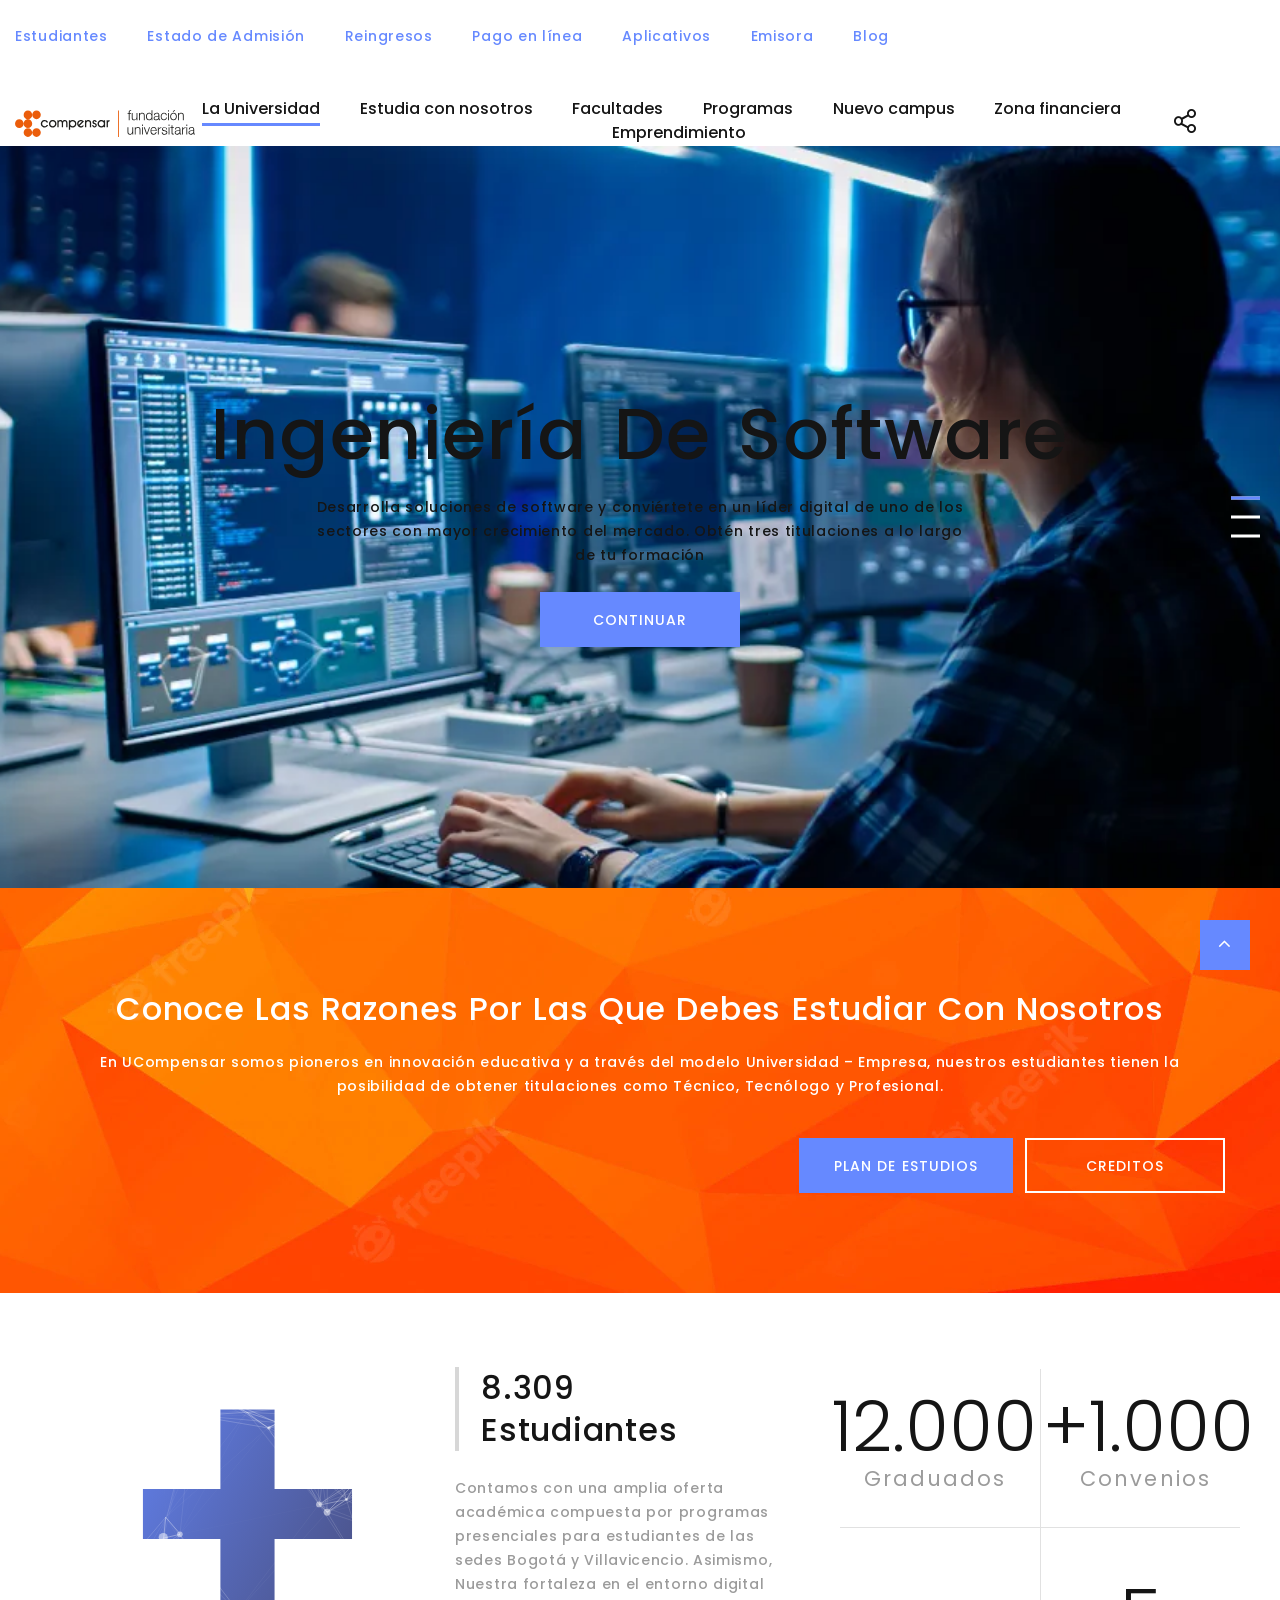
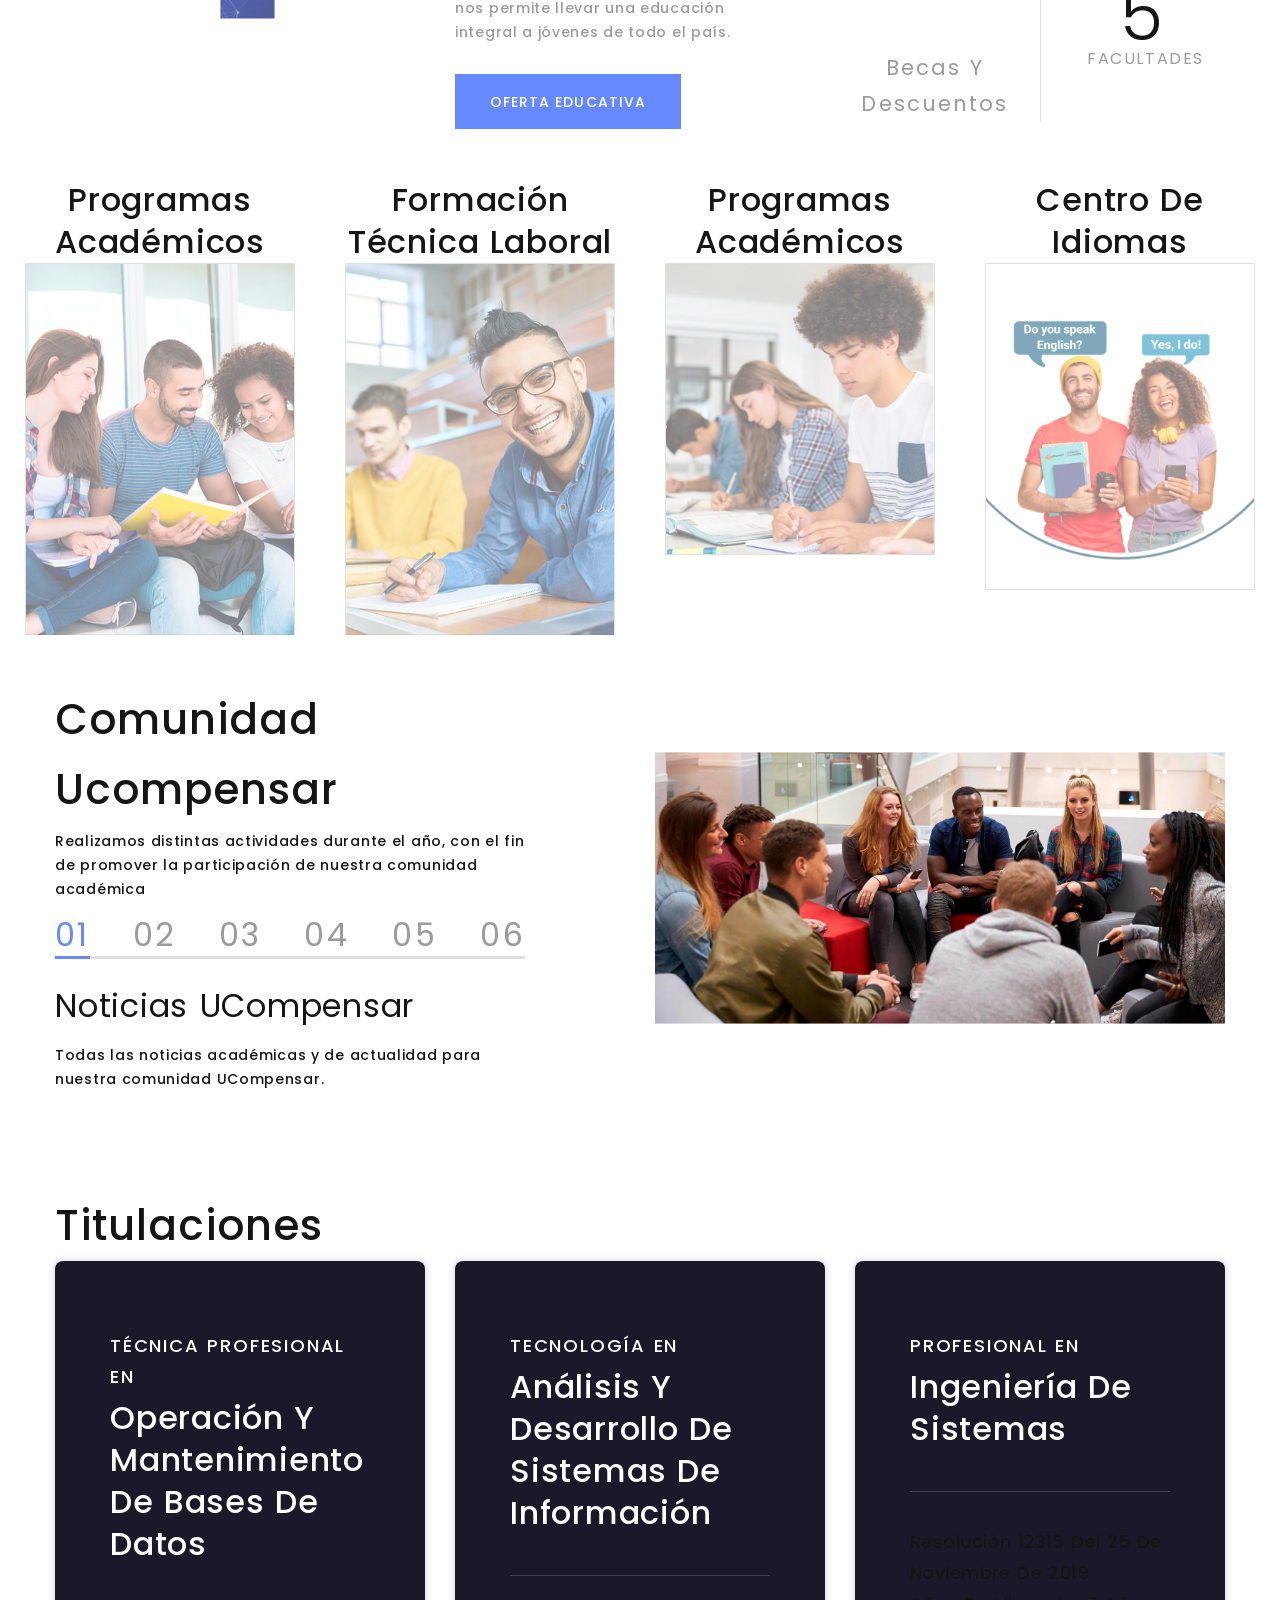
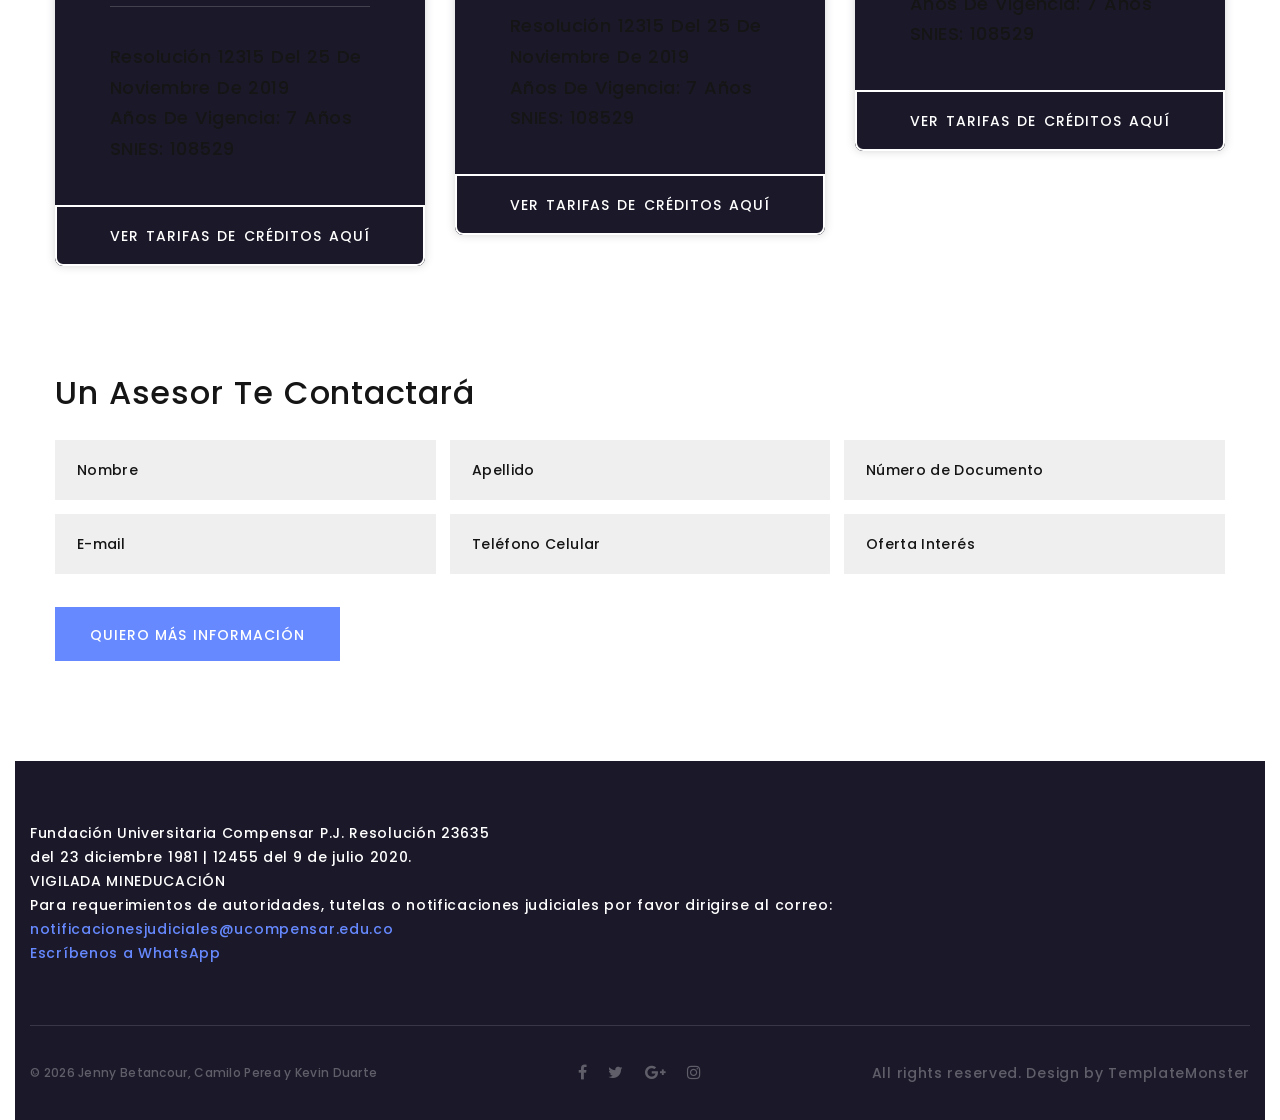
==== commit 13fbd3d1: "ultima parte" ====
--- a/index.html
+++ b/index.html
@@ -1,5 +1,5 @@
 <!DOCTYPE html>
-<html class="wide wow-animation" lang="en">
+<html class="wide wow-animation" lang="es">
   <head>
     <title>Ucompensar - Fundación Universitaria</title> <!-- Linea Modificada --> 
     <meta name="format-detection" content="telephone=no">
@@ -24,6 +24,33 @@
     </div>
     <div class="page">
       <div id="home">
+
+           <header class="section page-header">
+            <!-- RD Navbar-->
+            <div class="rd-navbar-wrap">
+              <nav class="rd-navbar rd-navbar-classic" data-layout="rd-navbar-fixed" data-sm-layout="rd-navbar-fixed" data-md-layout="rd-navbar-fixed" data-md-device-layout="rd-navbar-fixed" data-lg-layout="rd-navbar-static" data-lg-device-layout="rd-navbar-fixed" data-xl-layout="rd-navbar-static" data-xl-device-layout="rd-navbar-static" data-xxl-layout="rd-navbar-static" data-xxl-device-layout="rd-navbar-static" data-lg-stick-up-offset="46px" data-xl-stick-up-offset="46px" data-xxl-stick-up-offset="46px" data-lg-stick-up="true" data-xl-stick-up="true" data-xxl-stick-up="true">
+                <div class="rd-navbar-main-outer">
+                  <div class="rd-navbar-main">
+                    <!-- RD Navbar Panel-->
+                    <div class="rd-navbar-main-element">
+                      <div class="rd-navbar-nav-wrap">
+                        <!-- RD Navbar Share-->                      
+                        <ul class="rd-navbar-nav">
+                          <li class="rd-nav-item"><a class="menu1" href="#Estudiantes">Estudiantes</a></li>
+                          <li class="rd-nav-item"><a class="menu1" href="#Estado de Admisión">Estado de Admisión</a></li>
+                          <li class="rd-nav-item"><a class="menu1" href="#Reingresos">Reingresos</a></li>
+                          <li class="rd-nav-item"><a class="menu1" href="#Pago en línea">Pago en línea</a></li>
+                          <li class="rd-nav-item"><a class="menu1" href="#Aplicativos">Aplicativos</a></li>
+                          <li class="rd-nav-item"><a class="menu1" href="#Emisora">Emisora</a></li>
+                          <li class="rd-nav-item"><a class="menu1" href="#Blog">Blog</a></li>
+                        </ul>
+                      </div>
+                    </div>
+                  </div>
+                </div>
+              </nav>
+            </div>
+          </header>       
         
         <header class="section page-header">
           <!-- RD Navbar-->
@@ -36,7 +63,7 @@
                     <!-- RD Navbar Toggle-->
                     <button class="rd-navbar-toggle" data-rd-navbar-toggle=".rd-navbar-nav-wrap"><span></span></button>
                     <!-- RD Navbar Brand-->
-                    <div class="rd-navbar-brand"><a class="brand" href="index.html"><img src="images/com1.png" alt="" width="223" height="50"/></a></div>
+                    <div class="rd-navbar-brand"><a class="brand" href="index.html"><img src="images/main-logo.svg" alt="" width="223" height="50"/></a></div>
                   </div>
                   <div class="rd-navbar-main-element">
                     <div class="rd-navbar-nav-wrap">
@@ -49,8 +76,10 @@
                           <li class="rd-navbar-share-list-item"><a class="icon fa fa-instagram" href="#"></a></li>
                         </ul>
                       </div>
+
+                    
                       <ul class="rd-navbar-nav">
-                        <li class="rd-nav-item active"><a class="rd-nav-link" href="#universodad">La Universidad</a></li>
+                        <li class="rd-nav-item active"><a class="rd-nav-link" href="#universidad">La Universidad</a></li>
                         <li class="rd-nav-item"><a class="rd-nav-link" href="#Estudia con nosotros">Estudia con nosotros</a></li>
                         <li class="rd-nav-item"><a class="rd-nav-link" href="#Facultades">Facultades</a></li>
                         <li class="rd-nav-item"><a class="rd-nav-link" href="#Programas">Programas</a></li>
@@ -72,9 +101,8 @@
             <div class="swiper-slide" data-slide-bg="images/ingsoftware.png">
               <div class="swiper-slide-caption section-md">
                 <div class="container">
-                  <h1 data-caption-animate="fadeInLeft" data-caption-delay="0">Ingeniería de Software</h1>
+                <h1 data-caption-animate="fadeInLeft" data-caption-delay="0">Ingeniería de Software</h1>
                   <p class="text-width-large" data-caption-animate="fadeInRight" data-caption-delay="100">Desarrolla soluciones de software y conviértete en un líder digital de uno de los sectores con mayor crecimiento del mercado. Obtén tres titulaciones a lo largo de tu formación
-
                   </p><a class="button button-primary button-ujarak" href="#modalCta" data-toggle="modal" data-caption-animate="fadeInUp" data-caption-delay="200">Continuar</a>
                 </div>
               </div>
@@ -130,71 +158,6 @@
           </div>
         </div>
       </section>
-      <!-- See all services-->
-      <section class="section section-sm section-first bg-default text-center" id="services">
-        <div class="container">
-          <div class="row row-30 justify-content-center">
-              <div class="col-md-7 col-lg-5 col-xl-6 text-lg-left wow fadeInUp"><img src="images/software1.png" alt="" width="415" height="592"/>
-            </div>
-            <div class="col-lg-7 col-xl-6">
-              <div class="row row-30">
-                <div class="col-sm-6 wow fadeInRight">
-                  <article class="box-icon-modern box-icon-modern-custom">
-                    <div>
-                      <h3 class="box-icon-modern-big-title"><br>Conocenos</h3>
-                      <div class="box-icon-modern-decor"></div><a class="button button-primary button-ujarak" href="#">Ver todo</a>
-                    </div>
-                  </article>
-                </div>
-                <div class="col-sm-6 wow fadeInRight" data-wow-delay=".1s">
-                  <article class="box-icon-modern box-icon-modern-2">
-                    <span class="lnr lnr-laptop"></span>
-                    <h5 class="box-icon-modern-title"><a href="#">Técnica Profesional en
-                      <br>PROGRAMACIÓN DE APLICACIONES DE SOFTWARE
-
-                    </a></h5>
-                    <div class="box-icon-modern-decor"></div>
-                    <p class="box-icon-modern-text">Resolución 9059 del 28 de agosto de 2019
-                      Años de vigencia: 7 años
-                      SNIES: 108334
-                      </p>
-                  </article>
-                </div>
-                <div class="col-sm-6 wow fadeInRight" data-wow-delay=".2s">
-                  <article class="box-icon-modern box-icon-modern-2">
-                    
-                    <h5 class="box-icon-modern-title"><a href="#">Tecnología en
-                      <br>DESARROLLO DE APLICACIONES WEB Y MÓVILES
-
-                    </a></h5>
-                    <div class="box-icon-modern-decor"></div>
-                    <p class="box-icon-modern-text">Resolución 9057 del 28 de agosto de 2019
-                      Años de vigencia: 7 años
-                      SNIES: 108335
-                      </p>
-                  </article>
-                </div>
-                <div class="col-sm-6 wow fadeInRight" data-wow-delay=".3s">
-                  <article class="box-icon-modern box-icon-modern-2">
-                    
-                    <h5 class="box-icon-modern-title"><a href="#">Profesional en
-                      <br>INGENIERÍA DE SOFTWARE
-
-                    </a></h5>
-                    <div class="box-icon-modern-decor"></div>
-                    <p class="box-icon-modern-text">Resolución 9058 del 28 de agosto de 2019
-                      Años de vigencia: 7 años
-                      SNIES: 109130
-                      </p>
-                  </article>
-                </div>
-              </div>
-            </div>
-          </div>
-        </div>
-      </section>
-      <!-- compañeros aqui voy yo y quedo atento a los cambios se subieron a git-->
-      <!-- Years of experience-->
       <section class="section section-sm bg-default">
         <div class="container">
           <div class="row row-30 row-xl-24 justify-content-center align-items-center align-items-lg-start text-left">
@@ -238,17 +201,17 @@
                 </div>
               </div>
             </div>
-            <div class="col-lg-6 col-xl-12 align-self-center">
-              <div class="row row-30 justify-content-center">
-                <div class="col-sm-6 col-md-5 col-lg-6 col-xl-3 wow fadeInLeft"><center><h3>Programas Académicos</h3></center><a class="clients-classic" href="#"><img src="images/programasacad.jpg" alt="" width="270" height="117"/></a></div><!--Linea Editada-->
-                <div class="col-sm-6 col-md-5 col-lg-6 col-xl-3 wow fadeInLeft"><center><h3>Formación Técnica Laboral</h3></center><a class="clients-classic" href="#"><img src="images/tecnicoslab.jpg" alt="" width="270" height="117"/></a></div><!--Linea Editada-->
-                <div class="col-sm-6 col-md-5 col-lg-6 col-xl-3 wow fadeInLeft"><center><h3>Programas Académicos</h3></center><a class="clients-classic" href="#"><img src="images/descuentos-sena-fundacion-universitaria-compensar.jpg" alt="" width="270" height="117"/></a></div><!--Linea Editada-->
-                <div class="col-sm-6 col-md-5 col-lg-6 col-xl-3 wow fadeInLeft"><center><h3>Centro de Idiomas</h3></center><a class="clients-classic" href="#"><img src="images/estudiantesingles-ucompensar.png" alt="" width="270" height="117"/></a></div><!--Linea Editada-->
-              </div>
-            </div>
-          </div>
-        </div>
-      </section>
+            </div>
+          </div>
+        </div>
+      </section>  
+      <div class="col-lg-6 col-xl-12 align-self-center">
+        <div class="row row-30 justify-content-center">
+          <div class="col-sm-6 col-md-5 col-lg-6 col-xl-3 wow fadeInLeft"><center><h3>Programas Académicos</h3></center><a class="clients-classic" href="#"><img src="images/programasacad.jpg" alt="" width="270" height="117"/></a></div><!--Linea Editada-->
+          <div class="col-sm-6 col-md-5 col-lg-6 col-xl-3 wow fadeInLeft"><center><h3>Formación Técnica Laboral</h3></center><a class="clients-classic" href="#"><img src="images/tecnicoslab.jpg" alt="" width="270" height="117"/></a></div><!--Linea Editada-->
+          <div class="col-sm-6 col-md-5 col-lg-6 col-xl-3 wow fadeInLeft"><center><h3>Programas Académicos</h3></center><a class="clients-classic" href="#"><img src="images/descuentos-sena-fundacion-universitaria-compensar.jpg" alt="" width="270" height="117"/></a></div><!--Linea Editada-->
+          <div class="col-sm-6 col-md-5 col-lg-6 col-xl-3 wow fadeInLeft"><center><h3>Centro de Idiomas</h3></center><a class="clients-classic" href="#"><img src="images/estudiantesingles-ucompensar.png" alt="" width="270" height="117"/></a></div><!--Linea Editada-->
+        </div>   
 
        <!-- You dream — we embody-->
       <section class="section section-sm bg-default text-md-left">
@@ -309,67 +272,59 @@
       <!-- Pricing-->
       <section class="section section-sm section-bottom-70 section-fluid bg-default">
         <div class="container">
-          <h2>Pricing</h2>
+          <h2>titulaciones
           <div class="row row-30 justify-content-center">
             <div class="col-md-6 col-lg-5 col-xl-4">
               <div class="box-pricing box-pricing-black">
                 <div class="box-pricing-body">
-                  <h5 class="box-pricing-title">basic</h5>
-                  <h3 class="box-pricing-price">$500.00</h3>
-                  <div class="box-pricing-time">starting at</div>
+                  <h5 class="box-pricing-title">Técnica profesional en</h5>
+                  <h3 class="box-pricing-price">Operación y Mantenimiento de Bases de Datos</h3>
+                  <div class="box-pricing-time"></div>
                   <div class="box-pricing-divider">
-                    <div class="divider"></div><span>Basic</span>
-                  </div>
-                  <ul class="box-pricing-list">
-                    <li class="active">Concept development</li>
-                    <li class="active">UI design</li>
-                    <li>Configuration management</li>
-                    <li>Software quality assurance</li>
-                    <li>App integration</li>
-                  </ul>
-                </div>
-                <div class="box-pricing-button"><a class="button button-lg button-block button-gray-4" href="#">Get started</a></div>
-              </div>
-            </div>
-            <div class="col-md-6 col-lg-5 col-xl-4">
-              <div class="box-pricing box-pricing-black box-pricing-popular">
-                <div class="box-pricing-body">
-                  <h5 class="box-pricing-title">Optimal</h5>
-                  <h3 class="box-pricing-price">$800.00</h3>
-                  <div class="box-pricing-time">starting at</div>
-                  <div class="box-pricing-divider">
-                    <div class="divider"></div><span>Optimal</span>
-                  </div>
-                  <ul class="box-pricing-list">
-                    <li class="active">Concept development</li>
-                    <li class="active">UI design</li>
-                    <li class="active">Configuration management</li>
-                    <li class="active">Software quality assurance</li>
-                    <li>App integration</li>
-                  </ul>
-                </div>
-                <div class="box-pricing-button"><a class="button button-lg button-block button-primary" href="#">Get started</a></div>
-                <div class="box-pricing-badge">popular</div>
+                    <div class="divider"></div><span></span>
+                  </div>
+                  <h5 class="txt1">Resolución 12315 del 25 de noviembre de 2019</h5>
+                  <h5 class="txt1">Años de vigencia: 7 años</h5>
+                  <h5 class="txt1">SNIES: 108529</h5>
+                </div>
+                <div class="box-pricing-button"><a class="button button-lg button-block button-orange-4" href="#">Ver tarifas de créditos aquí</a></div>
               </div>
             </div>
             <div class="col-md-6 col-lg-5 col-xl-4">
               <div class="box-pricing box-pricing-black">
                 <div class="box-pricing-body">
-                  <h5 class="box-pricing-title">Ultimate</h5>
-                  <h3 class="box-pricing-price">$1200.00</h3>
-                  <div class="box-pricing-time">starting at</div>
+                  <h5 class="box-pricing-title">Tecnología en</h5>
+                  <h3 class="box-pricing-price">Análisis y Desarrollo de Sistemas de Información</h3>
+                  <div class="box-pricing-time"></div>
                   <div class="box-pricing-divider">
-                    <div class="divider"></div><span>Ultimate</span>
+                    <div class="divider"></div><span></span>
                   </div>
                   <ul class="box-pricing-list">
-                    <li class="active">Concept development</li>
-                    <li class="active">UI design</li>
-                    <li class="active">Configuration management</li>
-                    <li class="active">Software quality assurance</li>
-                    <li class="active">App integration</li>
+                    <h5 class="txt1">Resolución 12315 del 25 de noviembre de 2019</h5>
+                    <h5 class="txt1">Años de vigencia: 7 años</h5>
+                    <h5 class="txt1">SNIES: 108529</h5>
                   </ul>
                 </div>
-                <div class="box-pricing-button"><a class="button button-lg button-block button-gray-4" href="#">Get started</a></div>
+                <div class="box-pricing-button"><a class="button button-lg button-block button-orange-4" href="#">Ver tarifas de créditos aquí</a></div>
+
+              </div>
+            </div>
+            <div class="col-md-6 col-lg-5 col-xl-4">
+              <div class="box-pricing box-pricing-black">
+                <div class="box-pricing-body">
+                  <h5 class="box-pricing-title">Profesional en</h5>
+                  <h3 class="box-pricing-price">Ingeniería de Sistemas</h3>
+                  <div class="box-pricing-time"></div>
+                  <div class="box-pricing-divider">
+                    <div class="divider"></div><span></span>
+                  </div>
+                  <ul class="box-pricing-list">
+                    <h5 class="txt1">Resolución 12315 del 25 de noviembre de 2019</h5>
+                    <h5 class="txt1">Años de vigencia: 7 años</h5>
+                    <h5 class="txt1">SNIES: 108529</h5>
+                  </ul>
+                </div>
+                <div class="box-pricing-button"><a class="button button-lg button-block button-orange-4" href="#">Ver tarifas de créditos aquí</a></div>
               </div>
             </div>
           </div>
@@ -440,14 +395,16 @@
         <div class="bg-gray-15">
           <div class="container-fluid">
             <div class="footer-minimal-inset oh">
-              <ul class="footer-list-category-2">
-                <br>  <h4><a href="#">UI Design</a></h4>
-                <h6><p align= "left">Fundación Universitaria Compensar P.J. Resolución 23635 del 23 diciembre 1981 | 12455 del 9 de julio 2020. – VIGILADA MINEDUCACIÓN</p></h6>
-                <p>Para requerimientos de autoridades, tutelas o notificaciones judiciales por favor dirigirse al correo:</p>
-                <p><a href="mailto:notificacionesjudiciales@ucompensar.edu.co" target="_blank" rel="noopener">notificacionesjudiciales@ucompensar.edu.co</a></p>
-                <a href="http://wa.me/573173002952" class="whatsapp-btn" target="_blank">Escríbenos a WhatsApp</a>
+              <ul class="final1">
+                <div class="final1">Fundación Universitaria Compensar P.J. Resolución 23635</div>
+                  <div class="final1">del 23 diciembre 1981 | 12455 del 9 de julio 2020.</div>
+                    <div class="final1">VIGILADA MINEDUCACIÓN</div>
+                      <div class="final1">Para requerimientos de autoridades, tutelas o notificaciones judiciales por favor dirigirse al correo:</div>
+                        <div class="final1"><a href="mailto:notificacionesjudiciales@ucompensar.edu.co" target="_blank" rel="">notificacionesjudiciales@ucompensar.edu.co</a></div>
+                          <div class="final1"><a href="http://wa.me/573173002952" class="whatsapp-btn" target="_blank">Escríbenos a WhatsApp</a></div>
               </ul>
             </div>
+            
             <div class="footer-minimal-bottom-panel text-sm-left">
               <div class="row row-10 align-items-md-center">
                 <div class="col-sm-6 col-md-4 text-sm-right text-md-center">
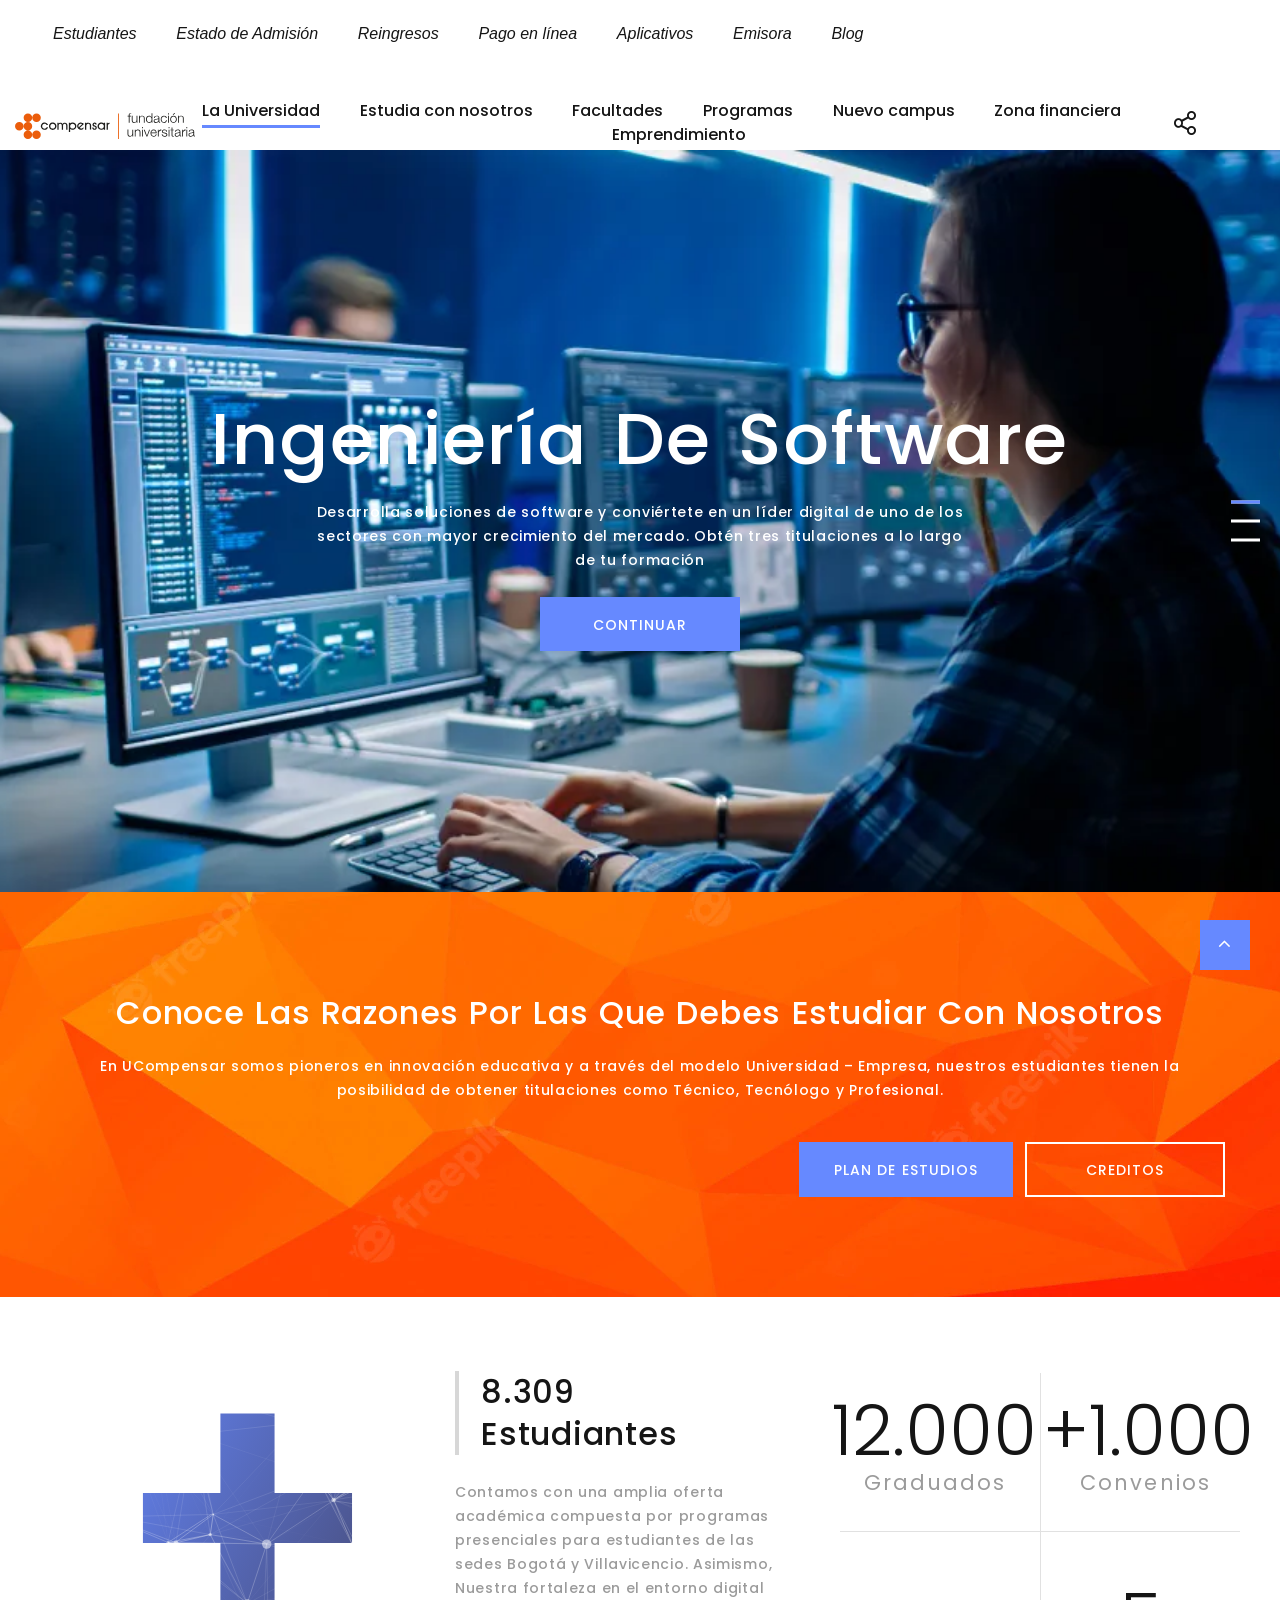
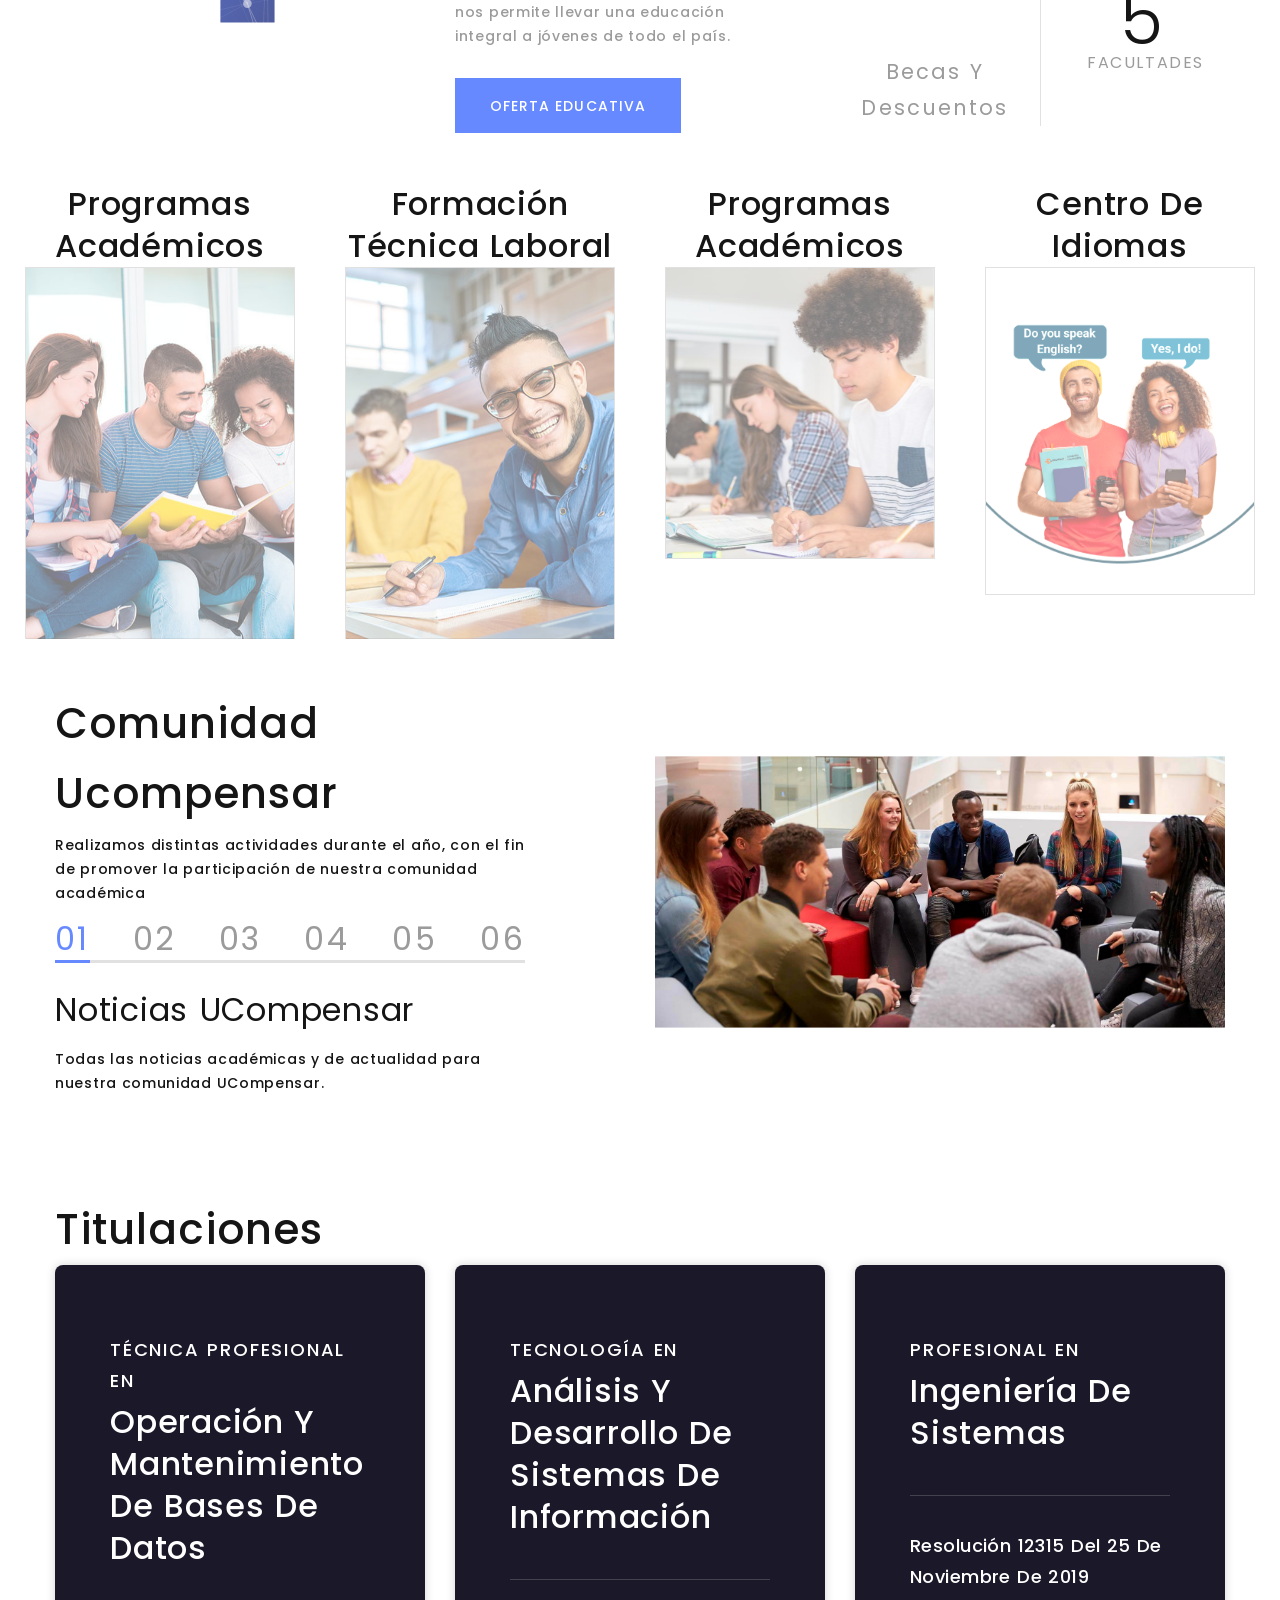
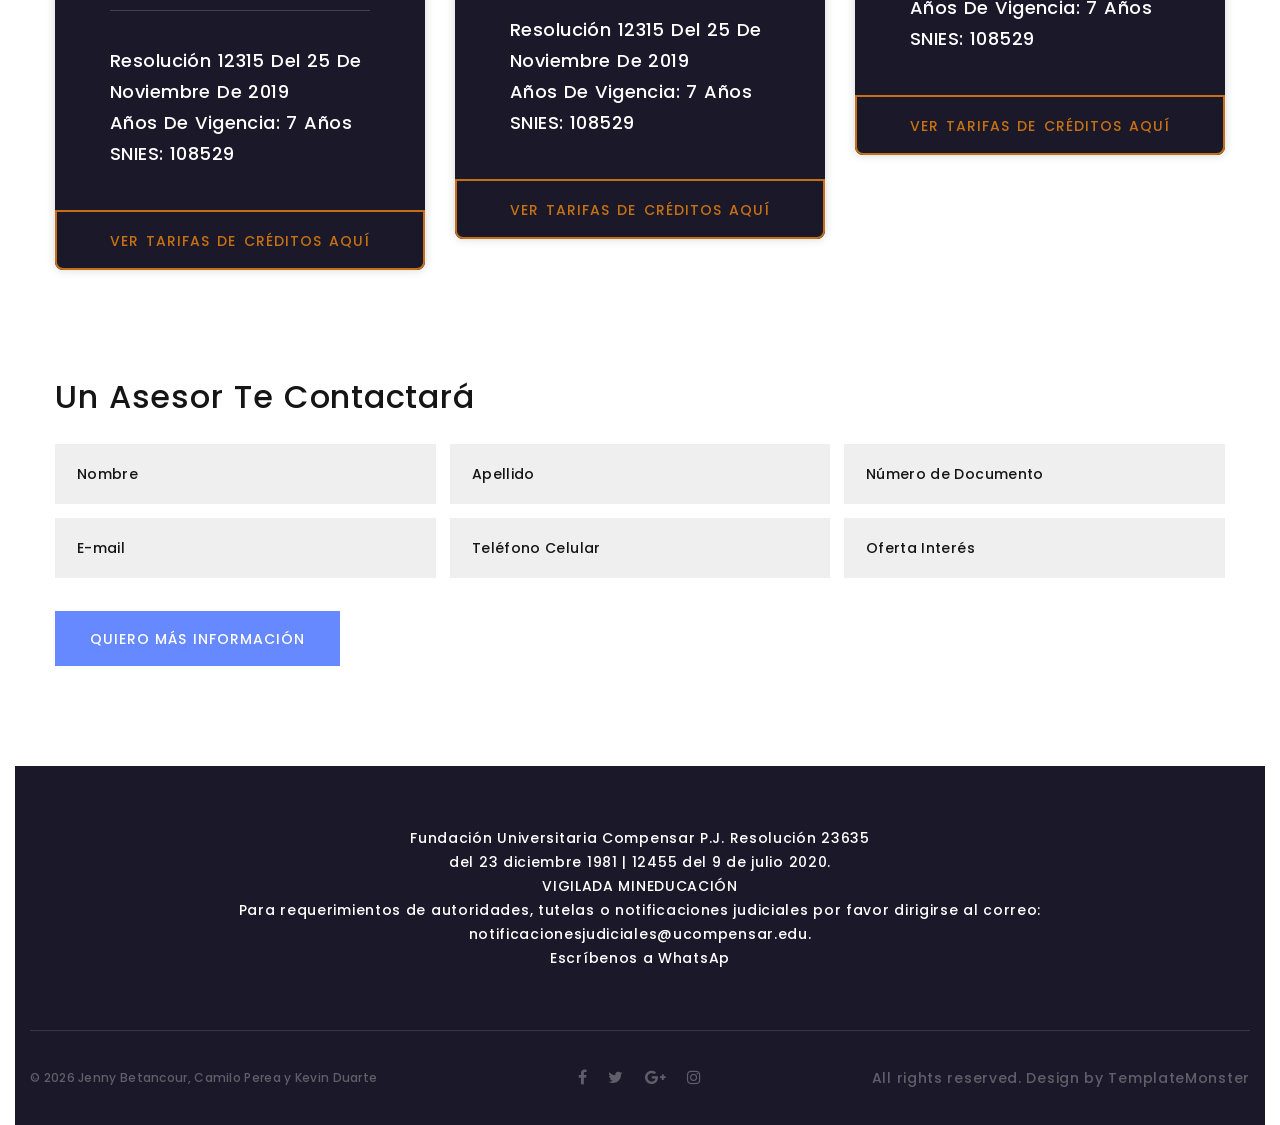
==== commit 77342b87: "ultimo lsto" ====
--- a/index.html
+++ b/index.html
@@ -35,8 +35,8 @@
                     <div class="rd-navbar-main-element">
                       <div class="rd-navbar-nav-wrap">
                         <!-- RD Navbar Share-->                      
-                        <ul class="rd-navbar-nav">
-                          <li class="rd-nav-item"><a class="menu1" href="#Estudiantes">Estudiantes</a></li>
+                        <ul class="rd-navbar-nav col-xl-12">
+                          <li class="rd-nav-item "><a class="menu1" href="#Estudiantes">Estudiantes</a></li>
                           <li class="rd-nav-item"><a class="menu1" href="#Estado de Admisión">Estado de Admisión</a></li>
                           <li class="rd-nav-item"><a class="menu1" href="#Reingresos">Reingresos</a></li>
                           <li class="rd-nav-item"><a class="menu1" href="#Pago en línea">Pago en línea</a></li>
@@ -54,7 +54,7 @@
         
         <header class="section page-header">
           <!-- RD Navbar-->
-          <div class="rd-navbar-wrap">
+          <div class="rd-navbar-wrap ">
             <nav class="rd-navbar rd-navbar-classic" data-layout="rd-navbar-fixed" data-sm-layout="rd-navbar-fixed" data-md-layout="rd-navbar-fixed" data-md-device-layout="rd-navbar-fixed" data-lg-layout="rd-navbar-static" data-lg-device-layout="rd-navbar-fixed" data-xl-layout="rd-navbar-static" data-xl-device-layout="rd-navbar-static" data-xxl-layout="rd-navbar-static" data-xxl-device-layout="rd-navbar-static" data-lg-stick-up-offset="46px" data-xl-stick-up-offset="46px" data-xxl-stick-up-offset="46px" data-lg-stick-up="true" data-xl-stick-up="true" data-xxl-stick-up="true">
               <div class="rd-navbar-main-outer">
                 <div class="rd-navbar-main">
@@ -101,7 +101,7 @@
             <div class="swiper-slide" data-slide-bg="images/ingsoftware.png">
               <div class="swiper-slide-caption section-md">
                 <div class="container">
-                <h1 data-caption-animate="fadeInLeft" data-caption-delay="0">Ingeniería de Software</h1>
+                <h1 data-caption-animate="fadeInLeft" data-caption-delay="0"><span class="texto-borde"><font color="white">Ingeniería de Software</font></span></h1>
                   <p class="text-width-large" data-caption-animate="fadeInRight" data-caption-delay="100">Desarrolla soluciones de software y conviértete en un líder digital de uno de los sectores con mayor crecimiento del mercado. Obtén tres titulaciones a lo largo de tu formación
                   </p><a class="button button-primary button-ujarak" href="#modalCta" data-toggle="modal" data-caption-animate="fadeInUp" data-caption-delay="200">Continuar</a>
                 </div>
@@ -110,9 +110,7 @@
             <div class="swiper-slide" data-slide-bg="images/ingsoftware2.png">
               <div class="swiper-slide-caption section-md">
                 <div class="container">
-                  <h1 data-caption-animate="fadeInLeft" data-caption-delay="0">PROGRAMACIÓN DE APLICACIONES DE SOFTWARE
-
-                  </h1>
+                  <h1 data-caption-animate="fadeInLeft" data-caption-delay="0"><span class="texto-borde"><font color="white">PROGRAMACIÓN DE APLICACIONES DE SOFTWARE</span></h1></font>
                   <p class="text-width-large" data-caption-animate="fadeInRight" data-caption-delay="100">Resolución 9059 del 28 de agosto de 2019
                     Años de vigencia: 7 años
                     SNIES: 108334
@@ -123,7 +121,7 @@
             <div class="swiper-slide" data-slide-bg="images/ingsoftware3.png">
               <div class="swiper-slide-caption section-md">
                 <div class="container">
-                  <h1 data-caption-animate="fadeInLeft" data-caption-delay="0">DESARROLLO DE APLICACIONES WEB Y MÓVILES
+                  <h1 data-caption-animate="fadeInLeft" data-caption-delay="0"><span class="texto-borde"><font color="white">DESARROLLO DE APLICACIONES WEB Y MÓVILES</font>
 
                   </h1>
                   <p class="text-width-large" data-caption-animate="fadeInRight" data-caption-delay="100">Resolución 9057 del 28 de agosto de 2019
@@ -390,18 +388,21 @@
       
 
       <!-- Page Footer-->
+
+
+      
       
       <footer class="section section-fluid footer-minimal context-dark">
         <div class="bg-gray-15">
           <div class="container-fluid">
             <div class="footer-minimal-inset oh">
               <ul class="final1">
-                <div class="final1">Fundación Universitaria Compensar P.J. Resolución 23635</div>
-                  <div class="final1">del 23 diciembre 1981 | 12455 del 9 de julio 2020.</div>
-                    <div class="final1">VIGILADA MINEDUCACIÓN</div>
-                      <div class="final1">Para requerimientos de autoridades, tutelas o notificaciones judiciales por favor dirigirse al correo:</div>
-                        <div class="final1"><a href="mailto:notificacionesjudiciales@ucompensar.edu.co" target="_blank" rel="">notificacionesjudiciales@ucompensar.edu.co</a></div>
-                          <div class="final1"><a href="http://wa.me/573173002952" class="whatsapp-btn" target="_blank">Escríbenos a WhatsApp</a></div>
+                <p>Fundación Universitaria Compensar P.J. Resolución 23635<br>
+                   del 23 diciembre 1981 | 12455 del 9 de julio 2020.<br>
+                   VIGILADA MINEDUCACIÓN<br>
+                   Para requerimientos de autoridades, tutelas o notificaciones judiciales por favor dirigirse al correo:<br>
+                   notificacionesjudiciales@ucompensar.edu.<br>
+                   Escríbenos a WhatsAp
               </ul>
             </div>
             
@@ -438,35 +439,7 @@
               <button class="close" type="button" data-dismiss="modal" aria-label="Close"><span aria-hidden="true">×</span></button>
             </div>
             <div class="modal-body">
-              <form class="rd-form rd-form-variant-2 rd-mailform" data-form-output="form-output-global" data-form-type="contact-modal" method="post" action="bat/rd-mailform.php">
-                <div class="row row-14 gutters-14">
-                  <div class="col-12">
-                    <div class="form-wrap">
-                      <input class="form-input" id="contact-modal-name" type="text" name="name" data-constraints="@Required">
-                      <label class="form-label" for="contact-modal-name">Your Name</label>
-                    </div>
-                  </div>
-                  <div class="col-12">
-                    <div class="form-wrap">
-                      <input class="form-input" id="contact-modal-email" type="email" name="email" data-constraints="@Email @Required">
-                      <label class="form-label" for="contact-modal-email">E-mail</label>
-                    </div>
-                  </div>
-                  <div class="col-12">
-                    <div class="form-wrap">
-                      <input class="form-input" id="contact-modal-phone" type="text" name="phone" data-constraints="@Numeric">
-                      <label class="form-label" for="contact-modal-phone">Phone</label>
-                    </div>
-                  </div>
-                  <div class="col-12">
-                    <div class="form-wrap">
-                      <label class="form-label" for="contact-modal-message">Message</label>
-                      <textarea class="form-input textarea-lg" id="contact-modal-message" name="message" data-constraints="@Required"></textarea>
-                    </div>
-                  </div>
-                </div>
-                <button class="button button-primary button-pipaluk" type="submit">Send Message</button>
-              </form>
+
             </div>
           </div>
         </div>
--- a/css/style.css
+++ b/css/style.css
@@ -1,20229 +1,20334 @@
-@charset "UTF-8";+@charset "UTF-8";
 /*
 * Trunk version 2.0.0
-*/+*/
 /*
 *
 * Contexts
-*/-a:focus,-button:focus {-	outline: none !important;-}--button::-moz-focus-inner {-	border: 0;-}--*:focus {-	outline: none;-}--blockquote {-	padding: 0;-	margin: 0;-}--input,-button,-select,-textarea {-	outline: none;-}--label {-	margin-bottom: 0;-}--p {-	margin: 0;-}--ul,-ol {-	list-style: none;-	padding: 0;-	margin: 0;-}--ul li,-ol li {-	display: block;-}--dl {-	margin: 0;-}--dt,-dd {-	line-height: inherit;-}--dt {-	font-weight: inherit;-}--dd {-	margin-bottom: 0;-}--cite {-	font-style: normal;-}--form {-	margin-bottom: 0;-}--blockquote {-	padding-left: 0;-	border-left: 0;-}--address {-	margin-top: 0;-	margin-bottom: 0;-}--figure {-	margin-bottom: 0;-}--html p a:hover {-	text-decoration: none;-}-+*/
+a:focus,
+button:focus {
+	outline: none !important;
+}
+
+button::-moz-focus-inner {
+	border: 0;
+}
+
+*:focus {
+	outline: none;
+}
+
+blockquote {
+	padding: 0;
+	margin: 0;
+}
+
+input,
+button,
+select,
+textarea {
+	outline: none;
+}
+
+label {
+	margin-bottom: 0;
+}
+
+p {
+	margin: 0;
+}
+
+ul,
+ol {
+	list-style: none;
+	padding: 0;
+	margin: 0;
+}
+
+ul li,
+ol li {
+	display: block;
+}
+
+dl {
+	margin: 0;
+}
+
+dt,
+dd {
+	line-height: inherit;
+}
+
+dt {
+	font-weight: inherit;
+}
+
+dd {
+	margin-bottom: 0;
+}
+
+cite {
+	font-style: normal;
+}
+
+form {
+	margin-bottom: 0;
+}
+
+blockquote {
+	padding-left: 0;
+	border-left: 0;
+}
+
+address {
+	margin-top: 0;
+	margin-bottom: 0;
+}
+
+figure {
+	margin-bottom: 0;
+}
+
+html p a:hover {
+	text-decoration: none;
+}
+
 /*
 *
 * Typography
-*/-body {-	font-family: "Poppins", -apple-system, BlinkMacSystemFont, "Segoe UI", Roboto, "Helvetica Neue", Arial, sans-serif;-	font-size: 14px;-	line-height: 1.71429;-	font-weight: 500;-	letter-spacing: .05em;-	color: #151515;-	background-color: #ffffff;-	-webkit-text-size-adjust: none;-	-webkit-font-smoothing: subpixel-antialiased;-}--h1, h2, h3, h4, h5, h6, [class*='heading-'] {-	margin-top: 0;-	margin-bottom: 0;-	font-weight: 500;-	font-family: "Poppins", -apple-system, BlinkMacSystemFont, "Segoe UI", Roboto, "Helvetica Neue", Arial, sans-serif;-	color: #151515;-	text-transform: capitalize;-	letter-spacing: .024em;-	word-spacing: .05em;-}--h1 a, h2 a, h3 a, h4 a, h5 a, h6 a, [class*='heading-'] a {-	color: inherit;-}--h1 a:hover, h2 a:hover, h3 a:hover, h4 a:hover, h5 a:hover, h6 a:hover, [class*='heading-'] a:hover {-	color: #6689ff;-}--h1,-.heading-1 {-	word-spacing: .08em;-	font-size: 42px;-	line-height: 1.30556;-}--@media (min-width: 992px) {-	h1,-	.heading-1 {-		font-size: 72px;-	}-}--h2,-.heading-2 {-	font-size: 36px;-	line-height: 1.66667;-}--@media (min-width: 992px) {-	h2,-	.heading-2 {-		font-size: 42px;-	}-}--h3,-.heading-3 {-	font-size: 32px;-	line-height: 1.3125;-}--h4,-.heading-4 {-	font-size: 21px;-	line-height: 1.71429;-}--h5,-.heading-5 {-	font-size: 18px;-	line-height: 1.71429;-}--h6,-.heading-6 {-	font-size: 16px;-	line-height: 1.125;-	text-transform: uppercase;-}--small,-.small {-	display: block;-	font-size: 12px;-	line-height: 1.5;-}--mark,-.mark {-	padding: 2px 4px;-	color: #ffffff;-	background: #151515;-}--.big {-	font-size: 18px;-	line-height: 1.55556;-}--.lead {-	font-size: 24px;-	line-height: 34px;-	font-weight: 300;-}--code {-	padding: 10px 5px;-	border-radius: 0.2rem;-	font-size: 90%;-	color: #111111;-	background: #f2f2f2;-}--p [data-toggle='tooltip'] {-	color: #b7b7b7;-}--p [style*='max-width'] {-	display: inline-block;-}-+*/
+body {
+	font-family: "Poppins", -apple-system, BlinkMacSystemFont, "Segoe UI", Roboto, "Helvetica Neue", Arial, sans-serif;
+	font-size: 14px;
+	line-height: 1.71429;
+	font-weight: 500;
+	letter-spacing: .05em;
+	color: #151515;
+	background-color: #FFFFFF;
+	-webkit-text-size-adjust: none;
+	-webkit-font-smoothing: subpixel-antialiased;
+}
+
+h1, h2, h3, h4, h5, h6, [class*='heading-'] {
+	margin-top: 0;
+	margin-bottom: 0;
+	font-weight: 500;
+	font-family: "Poppins", -apple-system, BlinkMacSystemFont, "Segoe UI", Roboto, "Helvetica Neue", Arial, sans-serif;
+	color: #151515;
+	text-transform: capitalize;
+	letter-spacing: .024em;
+	word-spacing: .05em;
+}
+
+h1 a, h2 a, h3 a, h4 a, h5 a, h6 a, [class*='heading-'] a {
+	color: inherit;
+}
+
+h1 a:hover, h2 a:hover, h3 a:hover, h4 a:hover, h5 a:hover, h6 a:hover, [class*='heading-'] a:hover {
+	color: #6689ff;
+}
+
+h1,
+.heading-1 {
+	word-spacing: .08em;
+	font-size: 42px;
+	line-height: 1.30556;
+}
+
+@media (min-width: 992px) {
+	h1,
+	.heading-1 {
+		font-size: 72px;
+	}
+}
+
+h2,
+.heading-2 {
+	font-size: 36px;
+	line-height: 1.66667;
+}
+
+@media (min-width: 992px) {
+	h2,
+	.heading-2 {
+		font-size: 42px;
+	}
+}
+
+h3,
+.heading-3 {
+	font-size: 32px;
+	line-height: 1.3125;
+}
+
+h4,
+.heading-4 {
+	font-size: 21px;
+	line-height: 1.71429;
+}
+
+h5,
+.heading-5 {
+	font-size: 18px;
+	line-height: 1.71429;
+}
+
+h6,
+.heading-6 {
+	font-size: 16px;
+	line-height: 1.125;
+	text-transform: uppercase;
+}
+
+small,
+.small {
+	display: block;
+	font-size: 12px;
+	line-height: 1.5;
+}
+
+mark,
+.mark {
+	padding: 2px 4px;
+	color: #ffffff;
+	background: #151515;
+}
+
+.big {
+	font-size: 18px;
+	line-height: 1.55556;
+}
+
+.lead {
+	font-size: 24px;
+	line-height: 34px;
+	font-weight: 300;
+}
+
+code {
+	padding: 10px 5px;
+	border-radius: 0.2rem;
+	font-size: 90%;
+	color: #111111;
+	background: #f2f2f2;
+}
+
+p [data-toggle='tooltip'] {
+	color: #b7b7b7;
+}
+
+p [style*='max-width'] {
+	display: inline-block;
+}
+
 /*
 *
 * Brand
-*/-.brand {-	display: inline-block;-}--.brand .brand-logo-light {-	display: none;-}--.brand .brand-logo-dark {-	display: block;-}-+*/
+.brand {
+	display: inline-block;
+}
+
+.brand .brand-logo-light {
+	display: none;
+}
+
+.brand .brand-logo-dark {
+	display: block;
+}
+
 /*
 *
 * Links
-*/-a {-	transition: all 0.3s ease-in-out;-}--a, a:focus, a:active, a:hover {-	text-decoration: none;-}--a, a:focus, a:active {-	color: #6689ff;-}--a:hover {-	color: #1a4eff;-}--a[href*='tel'], a[href*='mailto'] {-	white-space: nowrap;-}--.link-hover {-	color: #1a4eff;-}--.link-press {-	color: #1a4eff;-}--.privacy-link {-	display: inline-block;-}--* + .privacy-link {-	margin-top: 40px;-}--.link-classic {-	display: inline-block;-	font-size: 18px;-	line-height: 1.334;-	letter-spacing: .1em;-	text-transform: uppercase;-	font-family: "Poppins", -apple-system, BlinkMacSystemFont, "Segoe UI", Roboto, "Helvetica Neue", Arial, sans-serif;-}--.link-classic, .link-classic:focus, .link-classic:active {-	color: rgba(21, 21, 21, 0.4);-}--.link-classic:hover {-	color: #151515;-}--.link-classic span {-	display: inline-flex;-	vertical-align: middle;-	align-items: center;-	justify-content: space-between;-	margin: 0 0 3px 10px;-	line-height: 24px;-	width: 25px;-	opacity: .13;-	transition: all .3s ease;-}--.link-classic span::before, .link-classic span::after {-	display: inline-block;-	vertical-align: middle;-	content: '';-	transition: inherit;-}--.link-classic span::before {-	height: 2px;-	flex-grow: 1;-	background-color: #151515;-}--.link-classic span::after {-	width: 0;-	height: 0;-	margin-left: 3px;-	border-style: solid;-	border-width: 3px 0 3px 6px;-	border-color: transparent transparent transparent #151515;-}--.link-classic:hover span {-	width: 40px;-	opacity: 1;-}--* + .link-classic {-	margin-top: 30px;-}--@media (min-width: 768px) {-	* + .link-classic {-		margin-top: 40px;-	}-}--@media (min-width: 992px) {-	.container + .link-classic {-		margin-top: 56px;-	}-}--.gallery-title,-.link-instafeed-3 {-	display: inline-block;-	min-width: 210px;-	padding: 4px 40px 10px;-	font-weight: 400;-	letter-spacing: .05em;-	background: #ffffff;-}--.gallery-title a, .gallery-title a:focus, .gallery-title a:active,-.link-instafeed-3 a,-.link-instafeed-3 a:focus,-.link-instafeed-3 a:active {-	color: #6689ff;-}--.gallery-title a:hover,-.link-instafeed-3 a:hover {-	color: #6689ff;-}-+*/
+a {
+	transition: all 0.3s ease-in-out;
+}
+
+a, a:focus, a:active, a:hover {
+	text-decoration: none;
+}
+
+a, a:focus, a:active {
+	color: #000000;
+	font-style: normal;
+}
+
+a:hover {
+	color: #1a4eff;
+}
+
+a[href*='tel'], a[href*='mailto'] {
+	white-space: nowrap;
+}
+
+.link-hover {
+	color: #1a4eff;
+}
+
+.link-press {
+	color: #1a4eff;
+}
+
+.privacy-link {
+	display: inline-block;
+}
+
+* + .privacy-link {
+	margin-top: 40px;
+}
+
+.link-classic {
+	display: inline-block;
+	font-size: 18px;
+	line-height: 1.334;
+	letter-spacing: .1em;
+	text-transform: uppercase;
+	font-family: "Poppins", -apple-system, BlinkMacSystemFont, "Segoe UI", Roboto, "Helvetica Neue", Arial, sans-serif;
+}
+
+.link-classic, .link-classic:focus, .link-classic:active {
+	color: rgba(21, 21, 21, 0.4);
+}
+
+.link-classic:hover {
+	color: #151515;
+}
+
+.link-classic span {
+	display: inline-flex;
+	vertical-align: middle;
+	align-items: center;
+	justify-content: space-between;
+	margin: 0 0 3px 10px;
+	line-height: 24px;
+	width: 25px;
+	opacity: .13;
+	transition: all .3s ease;
+}
+
+.link-classic span::before, .link-classic span::after {
+	display: inline-block;
+	vertical-align: middle;
+	content: '';
+	transition: inherit;
+}
+
+.link-classic span::before {
+	height: 2px;
+	flex-grow: 1;
+	background-color: #151515;
+}
+
+.link-classic span::after {
+	width: 0;
+	height: 0;
+	margin-left: 3px;
+	border-style: solid;
+	border-width: 3px 0 3px 6px;
+	border-color: transparent transparent transparent #151515;
+}
+
+.link-classic:hover span {
+	width: 40px;
+	opacity: 1;
+}
+
+* + .link-classic {
+	margin-top: 30px;
+}
+
+@media (min-width: 768px) {
+	* + .link-classic {
+		margin-top: 40px;
+	}
+}
+
+@media (min-width: 992px) {
+	.container + .link-classic {
+		margin-top: 56px;
+	}
+}
+
+.gallery-title,
+.link-instafeed-3 {
+	display: inline-block;
+	min-width: 210px;
+	padding: 4px 40px 10px;
+	font-weight: 400;
+	letter-spacing: .05em;
+	background: #ffffff;
+}
+
+.gallery-title a, .gallery-title a:focus, .gallery-title a:active,
+.link-instafeed-3 a,
+.link-instafeed-3 a:focus,
+.link-instafeed-3 a:active {
+	color: #6689ff;
+}
+
+.gallery-title a:hover,
+.link-instafeed-3 a:hover {
+	color: #6689ff;
+}
+
 /*
 *
 * Blocks
-*/-.block-center, .block-sm, .block-lg {-	margin-left: auto;-	margin-right: auto;-}--.block-sm {-	max-width: 560px;-}--.block-lg {-	max-width: 768px;-}--.block-center {-	padding: 10px;-}--.block-center:hover .block-center-header {-	background-color: #6689ff;-}--.block-center-title {-	background-color: #ffffff;-}--@media (max-width: 1599px) {-	.block-center {-		padding: 20px;-	}-	.block-center:hover .block-center-header {-		background-color: #ffffff;-	}-	.block-center-header {-		background-color: #6689ff;-	}-}-+*/
+.block-center, .block-sm, .block-lg {
+	margin-left: auto;
+	margin-right: auto;
+}
+
+.block-sm {
+	max-width: 560px;
+}
+
+.block-lg {
+	max-width: 768px;
+}
+
+.block-center {
+	padding: 10px;
+}
+
+.block-center:hover .block-center-header {
+	background-color: #6689ff;
+}
+
+.block-center-title {
+	background-color: #ffffff;
+}
+
+@media (max-width: 1599px) {
+	.block-center {
+		padding: 20px;
+	}
+	.block-center:hover .block-center-header {
+		background-color: #ffffff;
+	}
+	.block-center-header {
+		background-color: #6689ff;
+	}
+}
+
 /*
 *
 * Boxes
-*/-.box-icon-creative {-	text-align: left;-	max-width: 270px;-	margin-left: auto;-	margin-right: auto;-}--.box-icon-creative-2 .box-icon-creative-icon {-	color: #6689ff;-}--.box-icon-creative-2 .box-icon-creative-title a:hover {-	color: #6689ff;-}--.box-icon-creative-count {-	position: relative;-	left: 0;-	font-size: 80px;-	line-height: 0.675;-	font-weight: 300;-	letter-spacing: .025em;-	color: #f2f2f2;-	font-family: "Poppins", -apple-system, BlinkMacSystemFont, "Segoe UI", Roboto, "Helvetica Neue", Arial, sans-serif;-	transition: all .2s ease;-}--.box-icon-creative-header > * {-	display: inline-block;-	vertical-align: bottom;-}--.box-icon-creative-icon {-	position: relative;-	text-align: center;-	width: 64px;-	height: 64px;-	font-size: 36px;-	line-height: 64px;-	color: #6689ff;-}--.box-icon-creative-icon::after {-	position: absolute;-	content: '';-	top: 0;-	right: 0;-	bottom: 0;-	left: 0;-	border: 2px solid #151515;-	transition: all .3s ease;-}--.box-icon-creative-decor {-	position: relative;-	height: 43px;-	width: 54px;-	margin: 0 5px;-	border-top: 2px solid #151515;-	transition: all .2s ease;-}--.box-icon-creative-decor::before {-	position: absolute;-	content: '';-	top: 0;-	right: 0;-	height: 50%;-	width: 2px;-	background: #151515;-	transition: all .2s ease;-}--.box-icon-creative-title {-	font-weight: 400;-}--.box-icon-creative-title a, .box-icon-creative-title a:focus, .box-icon-creative-title a:active {-	color: inherit;-}--.box-icon-creative-title a:hover {-	color: #6689ff;-}--.box-icon-creative-text {-	letter-spacing: .025em;-	color: #9b9b9b;-}--@media (min-width: 992px) {-	.desktop .box-icon-creative:hover .box-icon-creative-icon::after {-		border-color: #6689ff;-		transform: rotate(32deg);-	}-	.desktop .box-icon-creative:hover .box-icon-creative-decor {-		border-color: #6689ff;-	}-	.desktop .box-icon-creative:hover .box-icon-creative-decor:before {-		height: 100%;-		background: #6689ff;-	}-	.desktop .box-icon-creative:hover .box-icon-creative-count {-		left: 4px;-		color: #6689ff;-	}-	.desktop .box-icon-creative-2:hover .box-icon-creative-icon::after {-		border-color: #6689ff;-	}-	.desktop .box-icon-creative-2:hover .box-icon-creative-decor {-		border-color: #6689ff;-	}-	.desktop .box-icon-creative-2:hover .box-icon-creative-decor:before {-		background: #6689ff;-	}-	.desktop .box-icon-creative-2:hover .box-icon-creative-count {-		color: #6689ff;-	}-}--* + .box-icon-creative-title {-	margin-top: 16px;-}--* + .box-icon-creative-text {-	margin-top: 10px;-}--@media (min-width: 1200px) {-	.box-icon-creative-text {-		max-width: 94%;-	}-}--.box-icon-modern {-	text-align: center;-	max-width: 370px;-	min-height: 100%;-	margin-left: auto;-	margin-right: auto;-	padding: 66px 15px 50px;-	background: #ffffff;-	box-shadow: 0 0 13px -4px rgba(0, 0, 0, 0.17);-	transition: all .3s ease;-}--.box-icon-modern-2 {-	padding-top: 42px;-	padding-bottom: 35px;-}--.box-icon-modern-2 .box-icon-modern-decor {-	margin-top: 18px;-	margin-bottom: 15px;-}--.box-icon-modern-2 .box-icon-modern-text {-	letter-spacing: .025em;-}--.box-icon-modern-2 * + .box-icon-modern-title {-	margin-top: 18px;-}--.box-icon-modern-3 {-	padding-top: 46px;-	padding-bottom: 30px;-}--.box-icon-modern-3 .box-icon-modern-decor {-	margin-top: 18px;-	margin-bottom: 15px;-}--.box-icon-modern-3 .box-icon-modern-text {-	letter-spacing: .025em;-}--.box-icon-modern-3 * + .box-icon-modern-title {-	margin-top: 28px;-}--.box-icon-modern-custom {-	display: flex;-	justify-content: center;-	align-items: center;-	min-height: 100%;-	padding-top: 36px;-	padding-bottom: 38px;-}--.box-icon-modern-icon {-	position: relative;-	font-size: 47px;-	line-height: 1;-	color: inherit;-	z-index: 1;-}--.box-icon-modern-icon::after {-	position: absolute;-	content: '';-	left: 50%;-	bottom: 9px;-	width: 0;-	height: 0;-	border-style: solid;-	border-width: 0 34.5px 60px 34.5px;-	border-color: transparent transparent #eaeaea transparent;-	transform: translate3d(-50%, 0, 0) rotate(15deg);-	transform-origin: 50% 80%;-	transition: all .3s ease;-	z-index: -1;-}--.box-icon-modern-title a, .box-icon-modern-title a:focus, .box-icon-modern-title a:active {-	color: inherit;-}--.box-icon-modern-title a:hover {-	color: #6689ff;-}--.box-icon-modern-big-title {-	line-height: 1.04;-}--.box-icon-modern-decor {-	position: relative;-	max-width: 126px;-	width: 100px;-	height: 2px;-	margin: 20px auto 22px;-}--.box-icon-modern-decor::before {-	position: absolute;-	content: '';-	height: 100%;-	left: 15px;-	right: 15px;-	background: #d7d7d7;-	transition: all .3s ease;-}--.box-icon-modern-decor::after {-	position: absolute;-	content: '';-	height: 100%;-	left: 50%;-	right: 50%;-	background: #a3b8ff;-	transition: all .3s ease;-}--.box-icon-modern-text {-	max-width: 320px;-	margin-left: auto;-	margin-right: auto;-}--* + .box-icon-modern-title {-	margin-top: 16px;-}--.box-icon-modern-decor + .button {-	margin-top: 8px;-}--.box-icon-modern-decor + .box-icon-modern-text {-	margin-top: 0;-}--@media (min-width: 992px) {-	.desktop .box-icon-modern:hover {-		box-shadow: 0 0 10px 0 rgba(0, 0, 0, 0.17);-	}-	.desktop .box-icon-modern:hover .box-icon-modern-icon:after {-		transform: translate3d(-50%, 0, 0) rotate(0deg);-	}-	.desktop .box-icon-modern:hover .box-icon-modern-title {-		letter-spacing: .1em;-	}-	.desktop .box-icon-modern:hover .box-icon-modern-decor::before {-		left: 50%;-		right: 50%;-		transition-duration: .2s;-	}-	.desktop .box-icon-modern:hover .box-icon-modern-decor::after {-		left: 0;-		right: 0;-	}-}--@media (min-width: 1200px) {-	.box-icon-modern-3 {-		padding: 66px 30px 50px;-	}-}--.ie-edge .box-icon-modern-custom,-.ie-10 .box-icon-modern-custom,-.ie-11 .box-icon-modern-custom {-	height: 100%;-}--.box-icon-classic {-	position: relative;-	display: flex;-	flex-direction: row;-	align-items: center;-	justify-content: center;-	padding: 30px 18px;-	min-height: 100%;-	background: #ffffff;-	transition: all .2s ease;-	z-index: 1;-}--.box-icon-classic::before {-	position: absolute;-	content: '';-	top: 0;-	right: 0;-	bottom: 0;-	left: 0;-	border: 8px solid #f4f4f4;-	transition: all .2s ease;-	z-index: -1;-}--.box-icon-classic-2 .box-icon-classic-icon {-	color: #6689ff;-}--.box-icon-classic-3::before {-	top: 8px;-	right: 8px;-	bottom: 8px;-	left: 8px;-	border: 1px solid #e1e1e1;-}--.box-icon-classic-3 .box-icon-classic-icon {-	color: #151515;-}--.box-icon-classic-icon {-	font-size: 36px;-	line-height: 1;-	color: #6689ff;-	transition: all .2s ease-in-out;-}--.box-icon-classic-title {-	font-weight: 400;-}--.box-icon-classic-title a, .box-icon-classic-title a:focus, .box-icon-classic-title a:active {-	color: inherit;-}--.box-icon-classic-title a:hover {-	color: #6689ff;-}--.box-icon-classic-text {-	color: #9b9b9b;-}--@media (min-width: 992px) {-	.desktop .box-icon-classic:hover {-		transition-delay: .1s;-		box-shadow: 0 0 10px 0 rgba(0, 0, 0, 0.17);-	}-	.desktop .box-icon-classic:hover::before {-		border-width: 0;-	}-	.desktop .box-icon-classic-3:hover {-		transition-delay: 0s;-	}-	.desktop .box-icon-classic-3:hover::before {-		border-width: 1px;-		top: 15px;-		right: 15px;-		bottom: 15px;-		left: 15px;-	}-	.desktop .box-icon-classic-3:hover .box-icon-classic-icon {-		color: #6689ff;-	}-}--* + .box-icon-classic-text {-	margin-top: 10px;-}--@media (min-width: 768px) {-	.box-icon-classic {-		padding-top: 54px;-		padding-bottom: 54px;-	}-}--.ie-edge .box-icon-classic,-.ie-10 .box-icon-classic,-.ie-11 .box-icon-classic {-	height: 100%;-}--.box-icon-leah {-	position: relative;-	text-align: left;-	padding: 20px 20px 30px;-	min-height: 100%;-	background: #efefef;-	transition: all .3s ease-in-out;-}--.box-icon-leah-2 {-	background: #ffffff;-}--.box-icon-leah-2 .box-icon-leah-count {-	color: #9b9b9b;-}--.box-icon-leah-2 .box-icon-leah-count::after {-	background: #efefef;-}--.box-icon-leah-icon {-	font-size: 42px;-	line-height: 1;-	color: #6689ff;-}--.box-icon-leah-title {-	font-weight: 400;-}--.box-icon-leah-count {-	position: absolute;-	text-align: center;-	top: 0;-	right: 0;-	padding: 6px 3px 0 7px;-	min-width: 45px;-	font-size: 36px;-	line-height: 1;-	font-weight: 400;-	letter-spacing: .05em;-	font-family: "Poppins", -apple-system, BlinkMacSystemFont, "Segoe UI", Roboto, "Helvetica Neue", Arial, sans-serif;-	text-transform: uppercase;-	color: #6689ff;-	transition: inherit;-	z-index: 1;-}--.box-icon-leah-count::before {-	display: inline-block;-	transition: transform .3s ease;-}--.box-icon-leah-count::after {-	position: absolute;-	content: '';-	top: -10px;-	right: -10px;-	bottom: 0;-	left: 0;-	background: #ffffff;-	pointer-events: none;-	z-index: -1;-}--.box-icon-leah-text {-	color: #9b9b9b;-}--* + .box-icon-leah-title {-	margin-top: 16px;-}--* + .box-icon-leah-text {-	margin-top: 10px;-}--@media (min-width: 992px) {-	.desktop .box-icon-leah:hover {-		box-shadow: 0 0 12px 0 rgba(0, 0, 0, 0.1);-	}-	.desktop .box-icon-leah:hover .box-icon-leah-count::before {-		transform: translate3d(0, -10px, 0);-	}-	.desktop .box-icon-leah-2:hover .box-icon-leah-count {-		color: #6689ff;-	}-}--@media (min-width: 1200px) {-	.box-icon-leah {-		padding-left: 30px;-		padding-right: 30px;-	}-}--.box-comment {-	text-align: left;-	padding-bottom: 45px;-	border-bottom: 1px solid #dddddd;-}--.box-comment .box-comment-time,-.box-comment .box-rating {-	margin-top: 4px;-}--.box-comment > .box-comment {-	margin-top: 30px;-	padding-top: 45px;-	padding-bottom: 0;-	border-bottom: none;-	border-top: 1px solid #dddddd;-}--.box-comment + .box-comment {-	margin-top: 45px;-}--.box-comment-figure {-	display: inline-block;-}--.box-comment-figure img {-	max-width: 119px;-}--.box-comment-author {-	font-size: 18px;-	font-weight: 500;-}--.box-comment-author a, .box-comment-author a:focus, .box-comment-author a:active {-	color: inherit;-}--.box-comment-author a:hover {-	color: #6689ff;-}--.box-comment-reply {-	position: relative;-	top: 2px;-	font-size: 16px;-	font-weight: 500;-	letter-spacing: .1em;-	text-transform: uppercase;-	font-family: "Poppins", -apple-system, BlinkMacSystemFont, "Segoe UI", Roboto, "Helvetica Neue", Arial, sans-serif;-}--.box-comment-reply::before {-	content: '|';-	color: #dddddd;-	padding-right: 13px;-}--.box-comment-reply a, .box-comment-reply a:focus, .box-comment-reply a:active {-	color: #6689ff;-}--.box-comment-reply a:hover {-	color: #6689ff;-}--.box-comment-time {-	font-size: 16px;-	line-height: 1;-	font-weight: 500;-	letter-spacing: .1em;-	text-transform: uppercase;-	font-family: "Poppins", -apple-system, BlinkMacSystemFont, "Segoe UI", Roboto, "Helvetica Neue", Arial, sans-serif;-	color: #9b9b9b;-}--@media (min-width: 768px) {-	.box-comment > .box-comment {-		margin-left: 145px;-	}-}--* + .box-comment {-	margin-top: 30px;-}--.box-comment + h5 {-	margin-top: 46px;-}--.box-contacts {-	text-align: center;-	display: flex;-	align-items: center;-	justify-content: center;-	min-height: 310px;-	box-shadow: 0 0 10px 0 rgba(0, 0, 0, 0.17);-	transition: all .3s ease;-}--.box-contacts-body {-	max-width: 250px;-}--.box-contacts-icon {-	font-size: 60px;-	line-height: 1;-	color: #6689ff;-}--.box-contacts-decor {-	margin: 30px auto;-	height: 2px;-	max-width: 100px;-	background: #6689ff;-	transition: all .3s ease-in-out;-}--.box-contacts-link {-	font-size: 18px;-	line-height: 1.67;-	letter-spacing: .025em;-}--.box-contacts-link a, .box-contacts-link a:focus, .box-contacts-link a:active {-	color: inherit;-}--.box-contacts-link a:hover {-	color: #6689ff;-}--@media (min-width: 992px) {-	.desktop .box-contacts {-		box-shadow: none;-		border: 1px solid #e1e1e1;-	}-	.desktop .box-contacts-decor {-		margin-top: 17px;-		margin-bottom: 17px;-		width: 0;-	}-	.desktop .box-contacts:hover {-		border-color: transparent;-		box-shadow: 0 0 10px 0 rgba(0, 0, 0, 0.17);-	}-	.desktop .box-contacts:hover .box-contacts-decor {-		margin-top: 30px;-		margin-bottom: 30px;-		width: 100%;-		transition: margin .3s ease, width .4s ease-in-out;-	}-}--.box-contacts-icon + .box-contacts-link {-	margin-top: 40px;-}--* + .box-contacts-link {-	margin-top: 0;-}--.ie-edge .box-contacts,-.ie-10 .box-contacts,-.ie-11 .box-contacts {-	height: 310px;-}--.box-pricing {-	position: relative;-	overflow: hidden;-	max-width: 370px;-	margin-left: auto;-	margin-right: auto;-	padding: 70px 15px 0;-	border-radius: 8px;-	box-shadow: 0 0 10px 0 rgba(0, 0, 0, 0.17);-}--.box-pricing .button {-	border-bottom-right-radius: 8px;-	border-bottom-left-radius: 8px;-}--.box-pricing-black {-	color: #ffffff;-	background: #1b1929;-}--.box-pricing-black .box-pricing-time,-.box-pricing-black .box-pricing-price,-.box-pricing-black .box-pricing-title {-	color: inherit;-}--.box-pricing-black .divider {-	background: rgba(225, 225, 225, 0.2);-}--.box-pricing-black .box-pricing-list > li {-	color: #5d6264;-}--.box-pricing-black .box-pricing-list > li::before {-	color: #5d6264;-}--.box-pricing-black .box-pricing-list > li.active {-	color: inherit;-}--.box-pricing-black .box-pricing-list > li.active::before {-	color: #6689ff;-}--.box-pricing-black .button-gray-4, .box-pricing-black .button-gray-4:focus {-	color: #ffffff;-	background-color: #494c51;-	border-color: #494c51;-}--.box-pricing-divider {-	position: relative;-	padding: 35px 0;-}--.box-pricing-divider > span {-	display: inline-block;-	position: absolute;-	top: 60%;-	left: 50%;-	font-size: 55px;-	line-height: 1;-	font-weight: 500;-	letter-spacing: .05em;-	text-transform: uppercase;-	font-family: "Poppins", -apple-system, BlinkMacSystemFont, "Segoe UI", Roboto, "Helvetica Neue", Arial, sans-serif;-	color: rgba(255, 255, 255, 0.05);-	transform: translate3d(-50%, -50%, 0);-	will-change: transform;-	white-space: nowrap;-}--.box-pricing-popular .box-pricing-badge {-	display: inline-block;-}--.box-pricing-body {-	max-width: 260px;-	margin-left: auto;-	margin-right: auto;-}--.box-pricing-title {-	letter-spacing: .1em;-	text-transform: uppercase;-}--.box-pricing-time {-	font-size: 14px;-	line-height: 1;-	font-weight: 500;-	letter-spacing: .2em;-	text-transform: uppercase;-	font-family: "Poppins", -apple-system, BlinkMacSystemFont, "Segoe UI", Roboto, "Helvetica Neue", Arial, sans-serif;-}--.box-pricing-button {-	margin-top: 40px;-	margin-left: -15px;-	margin-right: -15px;-}--.box-pricing-list {-	text-align: left;-}--.box-pricing-list > li {-	text-indent: -25px;-	padding-left: 25px;-	color: #9b9b9b;-}--.box-pricing-list > li::before {-	position: relative;-	display: inline-block;-	content: '\f00c';-	left: 0;-	top: 0;-	width: 25px;-	font-size: 14px;-	line-height: 1;-	text-indent: 0;-	font-family: "FontAwesome";-	color: #9b9b9b;-}--.box-pricing-list > li.active {-	color: #151515;-}--.box-pricing-list > li.active::before {-	color: #6689ff;-}--.box-pricing-list > li + li {-	margin-top: 14px;-}--.box-pricing-badge {-	position: absolute;-	top: 15px;-	right: 15px;-	display: none;-	padding: 8px 13px;-	font-size: 14px;-	line-height: 1;-	font-weight: 600;-	letter-spacing: .075em;-	text-transform: uppercase;-	font-family: "Poppins", -apple-system, BlinkMacSystemFont, "Segoe UI", Roboto, "Helvetica Neue", Arial, sans-serif;-	color: #ffffff;-	background: #6689ff;-	border-radius: 4px;-}--* + .box-pricing-price {-	margin-top: 4px;-}--* + .box-pricing-time {-	margin-top: 6px;-}--* + .box-pricing-list {-	margin-top: 30px;-}--.divider + .box-pricing-list {-	margin-top: 0;-}--.box-pricing-divider + .box-pricing-list {-	margin-top: 0;-}--@media (min-width: 576px) {-	.box-pricing-divider > span {-		font-size: 60px;-		color: rgba(255, 255, 255, 0.03);-	}-}--@media (min-width: 992px) {-	.box-pricing-divider > span {-		font-size: 68px;-	}-}--.box-sportlight {-	position: relative;-	text-align: left;-}--.box-sportlight-sm .box-sportlight-arrow {-	width: 50px;-	margin-left: 15px;-}--.box-sportlight-figure {-	display: block;-	overflow: hidden;-}--.box-sportlight-figure img {-	width: 100%;-	transition: all .3s ease;-}--.box-sportlight-caption {-	display: flex;-	align-items: center;-	justify-content: space-between;-	padding: 10px 15px;-	border-width: 0 1px 1px 1px;-	border-style: solid;-	border-color: #e1e1e1;-	background: #ffffff;-	transition: all .3s ease-in-out;-}--.box-sportlight-title {-	margin-top: 4px;-	font-weight: 400;-	letter-spacing: .025em;-}--.box-sportlight-arrow {-	display: flex;-	align-items: center;-	justify-content: flex-end;-	flex-shrink: 0;-	width: 88px;-	margin-left: 20px;-	font-size: 0;-	line-height: 0;-	transition: all .25s ease;-}--.box-sportlight-arrow::before, .box-sportlight-arrow::after {-	display: inline-block;-	vertical-align: middle;-	content: '';-	transition: all .3s ease-in-out;-}--.box-sportlight-arrow::before {-	height: 2px;-	width: 21px;-	margin-right: 4px;-	background-color: rgba(21, 21, 21, 0.21);-}--.box-sportlight-arrow::after {-	width: 0;-	height: 0;-	border-style: solid;-	border-width: 5px 0 5px 8px;-	border-color: transparent transparent transparent rgba(21, 21, 21, 0.21);-}--.box-sportlight-badge {-	position: absolute;-	overflow: hidden;-	padding: 6px 10px 3px 18px;-	top: 30px;-	right: 0;-	font-size: 27px;-	line-height: 1;-	font-weight: 400;-	letter-spacing: .025em;-	font-family: "Poppins", -apple-system, BlinkMacSystemFont, "Segoe UI", Roboto, "Helvetica Neue", Arial, sans-serif;-	text-transform: uppercase;-	color: #ffffff;-	z-index: 1;-}--.box-sportlight-badge::before {-	position: absolute;-	content: '';-	top: 0;-	right: 0;-	bottom: 0;-	left: 0;-	transform: skew(-10deg);-	transform-origin: 50% 100%;-	z-index: -1;-}--.box-sportlight-sale::before {-	background: #ff5e5e;-}--.box-sportlight-new::before {-	background: #82a3ff;-}--@media (min-width: 992px) {-	.desktop .box-sportlight-figure img {-		transform: scale(1.025);-		will-change: transform;-	}-	.desktop .box-sportlight:hover .box-sportlight-figure img {-		transform: none;-	}-	.desktop .box-sportlight:hover .box-sportlight-caption {-		background: #6689ff;-		border-color: #6689ff;-	}-	.desktop .box-sportlight:hover .box-sportlight-title {-		color: #ffffff;-		letter-spacing: .1em;-	}-	.desktop .box-sportlight:hover .box-sportlight-title a, .desktop .box-sportlight:hover .box-sportlight-title a:focus, .desktop .box-sportlight:hover .box-sportlight-title a:active {-		color: inherit;-	}-	.desktop .box-sportlight:hover .box-sportlight-title a:hover {-		color: rgba(255, 255, 255, 0.8);-	}-	.desktop .box-sportlight:hover .box-sportlight-arrow::before {-		width: 100%;-		background-color: #ffffff;-	}-	.desktop .box-sportlight:hover .box-sportlight-arrow::after {-		border-left-color: #ffffff;-	}-}--@media (min-width: 768px) {-	.box-sportlight-caption {-		padding-left: 20px;-		padding-right: 20px;-	}-}--@media (min-width: 992px) {-	.box-sportlight-caption {-		padding: 15px 20px 15px 30px;-	}-}--@media (min-width: 1200px) {-	.box-sportlight-caption {-		padding: 25px 22px 25px 38px;-	}-	.box-sportlight-title {-		margin-top: 5px;-		font-size: 21px;-		line-height: 1.71429;-		letter-spacing: .025em;-	}-}--.box-icon-ruby {-	position: relative;-	display: flex;-	flex-direction: row;-	align-items: center;-	justify-content: center;-	padding: 30px 16px;-	min-height: 100%;-	border: 1px solid #d7d7d7;-	transition: all .2s ease;-	z-index: 1;-}--.box-icon-ruby::before, .box-icon-ruby::after {-	position: absolute;-	content: '';-}--.box-icon-ruby::before {-	top: 6px;-	right: 6px;-	bottom: 6px;-	left: 6px;-	border: 1px solid #d7d7d7;-	transition: all .3s ease-in-out;-	z-index: -1;-}--.box-icon-ruby::after {-	top: 14px;-	right: 14px;-	bottom: 14px;-	left: 14px;-	background: #6689ff;-	visibility: hidden;-	opacity: 0;-	transition: all .3s ease;-	z-index: -2;-}--.box-icon-ruby-icon {-	font-size: 42px;-	line-height: 1;-	color: #7796ff;-}--.box-icon-ruby-title {-	font-weight: 400;-}--.box-icon-ruby-title a {-	transition-duration: .2s;-}--.box-icon-ruby-title a, .box-icon-ruby-title a:focus, .box-icon-ruby-title a:active {-	color: inherit;-}--.box-icon-ruby-title a:hover {-	color: rgba(255, 255, 255, 0.8);-}--.box-icon-ruby-text {-	color: #9b9b9b;-	letter-spacing: .075em;-}--.box-icon-ruby-text,-.box-icon-ruby-icon {-	transition: all .2s ease-in-out;-}--@media (min-width: 992px) {-	.desktop .box-icon-ruby:hover {-		border-color: #6689ff;-	}-	.desktop .box-icon-ruby:hover::before {-		border-color: rgba(255, 255, 255, 0.4);-	}-	.desktop .box-icon-ruby:hover::after {-		top: 0;-		right: 0;-		bottom: 0;-		left: 0;-		opacity: 1;-		visibility: visible;-	}-	.desktop .box-icon-ruby:hover .box-icon-ruby-text,-	.desktop .box-icon-ruby:hover .box-icon-ruby-icon,-	.desktop .box-icon-ruby:hover .box-icon-ruby-title {-		color: #ffffff;-	}-}--* + .box-icon-ruby-text {-	margin-top: 2px;-}--@media (min-width: 768px) {-	.box-icon-ruby {-		padding-top: 46px;-		padding-bottom: 46px;-	}-}--.ie-edge .box-icon-ruby,-.ie-10 .box-icon-ruby,-.ie-11 .box-icon-ruby {-	height: 100%;-}--.box-info {-	text-align: left;-	min-height: 100%;-	padding: 20px;-	border: 2px solid #111111;-}--.box-info-text {-	letter-spacing: .025em;-}--* + .box-info-text {-	margin-top: 12px;-}--* + .box-info-list {-	margin-top: 32px;-}--.box-info-list + .button {-	margin-top: 35px;-}--@media (min-width: 768px) {-	.box-info {-		padding: 42px 24px 32px 20px;-	}-}--.box-project {-	display: flex;-	align-items: center;-	max-width: 270px;-	margin-left: auto;-	margin-right: auto;-	min-height: 100%;-	text-align: center;-	padding: 30px 15px;-	border: 2px solid #252525;-}--.box-project-title {-	line-height: 1.042;-}--.box-project-title > span {-	color: #6689ff;-}--.box-project-text {-	letter-spacing: .025em;-}--* + .box-project-text {-	margin-top: 10px;-}--.box-project-text + .button {-	margin-top: 24px;-}--@media (min-width: 768px) {-	.box-project {-		text-align: left;-	}-}--@media (min-width: 992px) {-	.box-project-title {-		font-size: 40px;-		line-height: 0.88;-	}-}--@media (min-width: 1200px) {-	.box-project {-		padding-left: 40px;-	}-	.box-project-title {-		font-size: 32px;-		line-height: 1.3125;-	}-}-+*/
+.box-icon-creative {
+	text-align: left;
+	max-width: 270px;
+	margin-left: auto;
+	margin-right: auto;
+}
+
+.box-icon-creative-2 .box-icon-creative-icon {
+	color: #6689ff;
+}
+
+.box-icon-creative-2 .box-icon-creative-title a:hover {
+	color: #6689ff;
+}
+
+.box-icon-creative-count {
+	position: relative;
+	left: 0;
+	font-size: 80px;
+	line-height: 0.675;
+	font-weight: 300;
+	letter-spacing: .025em;
+	color: #f2f2f2;
+	font-family: "Poppins", -apple-system, BlinkMacSystemFont, "Segoe UI", Roboto, "Helvetica Neue", Arial, sans-serif;
+	transition: all .2s ease;
+}
+
+.box-icon-creative-header > * {
+	display: inline-block;
+	vertical-align: bottom;
+}
+
+.box-icon-creative-icon {
+	position: relative;
+	text-align: center;
+	width: 64px;
+	height: 64px;
+	font-size: 36px;
+	line-height: 64px;
+	color: #6689ff;
+}
+
+.box-icon-creative-icon::after {
+	position: absolute;
+	content: '';
+	top: 0;
+	right: 0;
+	bottom: 0;
+	left: 0;
+	border: 2px solid #151515;
+	transition: all .3s ease;
+}
+
+.box-icon-creative-decor {
+	position: relative;
+	height: 43px;
+	width: 54px;
+	margin: 0 5px;
+	border-top: 2px solid #151515;
+	transition: all .2s ease;
+}
+
+.box-icon-creative-decor::before {
+	position: absolute;
+	content: '';
+	top: 0;
+	right: 0;
+	height: 50%;
+	width: 2px;
+	background: #151515;
+	transition: all .2s ease;
+}
+
+.box-icon-creative-title {
+	font-weight: 400;
+}
+
+.box-icon-creative-title a, .box-icon-creative-title a:focus, .box-icon-creative-title a:active {
+	color: inherit;
+}
+
+.box-icon-creative-title a:hover {
+	color: #6689ff;
+}
+
+.box-icon-creative-text {
+	letter-spacing: .025em;
+	color: #9b9b9b;
+}
+
+@media (min-width: 992px) {
+	.desktop .box-icon-creative:hover .box-icon-creative-icon::after {
+		border-color: #6689ff;
+		transform: rotate(32deg);
+	}
+	.desktop .box-icon-creative:hover .box-icon-creative-decor {
+		border-color: #6689ff;
+	}
+	.desktop .box-icon-creative:hover .box-icon-creative-decor:before {
+		height: 100%;
+		background: #6689ff;
+	}
+	.desktop .box-icon-creative:hover .box-icon-creative-count {
+		left: 4px;
+		color: #6689ff;
+	}
+	.desktop .box-icon-creative-2:hover .box-icon-creative-icon::after {
+		border-color: #6689ff;
+	}
+	.desktop .box-icon-creative-2:hover .box-icon-creative-decor {
+		border-color: #6689ff;
+	}
+	.desktop .box-icon-creative-2:hover .box-icon-creative-decor:before {
+		background: #6689ff;
+	}
+	.desktop .box-icon-creative-2:hover .box-icon-creative-count {
+		color: #6689ff;
+	}
+}
+
+* + .box-icon-creative-title {
+	margin-top: 16px;
+}
+
+* + .box-icon-creative-text {
+	margin-top: 10px;
+}
+
+@media (min-width: 1200px) {
+	.box-icon-creative-text {
+		max-width: 94%;
+	}
+}
+
+.box-icon-modern {
+	text-align: center;
+	max-width: 370px;
+	min-height: 100%;
+	margin-left: auto;
+	margin-right: auto;
+	padding: 66px 15px 50px;
+	background: #ffffff;
+	box-shadow: 0 0 13px -4px rgba(0, 0, 0, 0.17);
+	transition: all .3s ease;
+}
+
+.box-icon-modern-2 {
+	padding-top: 42px;
+	padding-bottom: 35px;
+}
+
+.box-icon-modern-2 .box-icon-modern-decor {
+	margin-top: 18px;
+	margin-bottom: 15px;
+}
+
+.box-icon-modern-2 .box-icon-modern-text {
+	letter-spacing: .025em;
+}
+
+.box-icon-modern-2 * + .box-icon-modern-title {
+	margin-top: 18px;
+}
+
+.box-icon-modern-3 {
+	padding-top: 46px;
+	padding-bottom: 30px;
+}
+
+.box-icon-modern-3 .box-icon-modern-decor {
+	margin-top: 18px;
+	margin-bottom: 15px;
+}
+
+.box-icon-modern-3 .box-icon-modern-text {
+	letter-spacing: .025em;
+}
+
+.box-icon-modern-3 * + .box-icon-modern-title {
+	margin-top: 28px;
+}
+
+.box-icon-modern-custom {
+	display: flex;
+	justify-content: center;
+	align-items: center;
+	min-height: 100%;
+	padding-top: 36px;
+	padding-bottom: 38px;
+}
+
+.box-icon-modern-icon {
+	position: relative;
+	font-size: 47px;
+	line-height: 1;
+	color: inherit;
+	z-index: 1;
+}
+
+.box-icon-modern-icon::after {
+	position: absolute;
+	content: '';
+	left: 50%;
+	bottom: 9px;
+	width: 0;
+	height: 0;
+	border-style: solid;
+	border-width: 0 34.5px 60px 34.5px;
+	border-color: transparent transparent #eaeaea transparent;
+	transform: translate3d(-50%, 0, 0) rotate(15deg);
+	transform-origin: 50% 80%;
+	transition: all .3s ease;
+	z-index: -1;
+}
+
+.box-icon-modern-title a, .box-icon-modern-title a:focus, .box-icon-modern-title a:active {
+	color: inherit;
+}
+
+.box-icon-modern-title a:hover {
+	color: #6689ff;
+}
+
+.box-icon-modern-big-title {
+	line-height: 1.04;
+}
+
+.box-icon-modern-decor {
+	position: relative;
+	max-width: 126px;
+	width: 100px;
+	height: 2px;
+	margin: 20px auto 22px;
+}
+
+.box-icon-modern-decor::before {
+	position: absolute;
+	content: '';
+	height: 100%;
+	left: 15px;
+	right: 15px;
+	background: #d7d7d7;
+	transition: all .3s ease;
+}
+
+.box-icon-modern-decor::after {
+	position: absolute;
+	content: '';
+	height: 100%;
+	left: 50%;
+	right: 50%;
+	background: #a3b8ff;
+	transition: all .3s ease;
+}
+
+.box-icon-modern-text {
+	max-width: 320px;
+	margin-left: auto;
+	margin-right: auto;
+}
+
+* + .box-icon-modern-title {
+	margin-top: 16px;
+}
+
+.box-icon-modern-decor + .button {
+	margin-top: 8px;
+}
+
+.box-icon-modern-decor + .box-icon-modern-text {
+	margin-top: 0;
+}
+
+@media (min-width: 992px) {
+	.desktop .box-icon-modern:hover {
+		box-shadow: 0 0 10px 0 rgba(0, 0, 0, 0.17);
+	}
+	.desktop .box-icon-modern:hover .box-icon-modern-icon:after {
+		transform: translate3d(-50%, 0, 0) rotate(0deg);
+	}
+	.desktop .box-icon-modern:hover .box-icon-modern-title {
+		letter-spacing: .1em;
+	}
+	.desktop .box-icon-modern:hover .box-icon-modern-decor::before {
+		left: 50%;
+		right: 50%;
+		transition-duration: .2s;
+	}
+	.desktop .box-icon-modern:hover .box-icon-modern-decor::after {
+		left: 0;
+		right: 0;
+	}
+}
+
+@media (min-width: 1200px) {
+	.box-icon-modern-3 {
+		padding: 66px 30px 50px;
+	}
+}
+
+.ie-edge .box-icon-modern-custom,
+.ie-10 .box-icon-modern-custom,
+.ie-11 .box-icon-modern-custom {
+	height: 100%;
+}
+
+.box-icon-classic {
+	position: relative;
+	display: flex;
+	flex-direction: row;
+	align-items: center;
+	justify-content: center;
+	padding: 30px 18px;
+	min-height: 100%;
+	background: #ffffff;
+	transition: all .2s ease;
+	z-index: 1;
+}
+
+.box-icon-classic::before {
+	position: absolute;
+	content: '';
+	top: 0;
+	right: 0;
+	bottom: 0;
+	left: 0;
+	border: 8px solid #f4f4f4;
+	transition: all .2s ease;
+	z-index: -1;
+}
+
+.box-icon-classic-2 .box-icon-classic-icon {
+	color: #6689ff;
+}
+
+.box-icon-classic-3::before {
+	top: 8px;
+	right: 8px;
+	bottom: 8px;
+	left: 8px;
+	border: 1px solid #e1e1e1;
+}
+
+.box-icon-classic-3 .box-icon-classic-icon {
+	color: #151515;
+}
+
+.box-icon-classic-icon {
+	font-size: 36px;
+	line-height: 1;
+	color: #6689ff;
+	transition: all .2s ease-in-out;
+}
+
+.box-icon-classic-title {
+	font-weight: 400;
+}
+
+.box-icon-classic-title a, .box-icon-classic-title a:focus, .box-icon-classic-title a:active {
+	color: inherit;
+}
+
+.box-icon-classic-title a:hover {
+	color: #6689ff;
+}
+
+.box-icon-classic-text {
+	color: #9b9b9b;
+}
+
+@media (min-width: 992px) {
+	.desktop .box-icon-classic:hover {
+		transition-delay: .1s;
+		box-shadow: 0 0 10px 0 rgba(0, 0, 0, 0.17);
+	}
+	.desktop .box-icon-classic:hover::before {
+		border-width: 0;
+	}
+	.desktop .box-icon-classic-3:hover {
+		transition-delay: 0s;
+	}
+	.desktop .box-icon-classic-3:hover::before {
+		border-width: 1px;
+		top: 15px;
+		right: 15px;
+		bottom: 15px;
+		left: 15px;
+	}
+	.desktop .box-icon-classic-3:hover .box-icon-classic-icon {
+		color: #6689ff;
+	}
+}
+
+* + .box-icon-classic-text {
+	margin-top: 10px;
+}
+
+@media (min-width: 768px) {
+	.box-icon-classic {
+		padding-top: 54px;
+		padding-bottom: 54px;
+	}
+}
+
+.ie-edge .box-icon-classic,
+.ie-10 .box-icon-classic,
+.ie-11 .box-icon-classic {
+	height: 100%;
+}
+
+.box-icon-leah {
+	position: relative;
+	text-align: left;
+	padding: 20px 20px 30px;
+	min-height: 100%;
+	background: #efefef;
+	transition: all .3s ease-in-out;
+}
+
+.box-icon-leah-2 {
+	background: #ffffff;
+}
+
+.box-icon-leah-2 .box-icon-leah-count {
+	color: #9b9b9b;
+}
+
+.box-icon-leah-2 .box-icon-leah-count::after {
+	background: #efefef;
+}
+
+.box-icon-leah-icon {
+	font-size: 42px;
+	line-height: 1;
+	color: #6689ff;
+}
+
+.box-icon-leah-title {
+	font-weight: 400;
+}
+
+.box-icon-leah-count {
+	position: absolute;
+	text-align: center;
+	top: 0;
+	right: 0;
+	padding: 6px 3px 0 7px;
+	min-width: 45px;
+	font-size: 36px;
+	line-height: 1;
+	font-weight: 400;
+	letter-spacing: .05em;
+	font-family: "Poppins", -apple-system, BlinkMacSystemFont, "Segoe UI", Roboto, "Helvetica Neue", Arial, sans-serif;
+	text-transform: uppercase;
+	color: #6689ff;
+	transition: inherit;
+	z-index: 1;
+}
+
+.box-icon-leah-count::before {
+	display: inline-block;
+	transition: transform .3s ease;
+}
+
+.box-icon-leah-count::after {
+	position: absolute;
+	content: '';
+	top: -10px;
+	right: -10px;
+	bottom: 0;
+	left: 0;
+	background: #ffffff;
+	pointer-events: none;
+	z-index: -1;
+}
+
+.box-icon-leah-text {
+	color: #9b9b9b;
+}
+
+* + .box-icon-leah-title {
+	margin-top: 16px;
+}
+
+* + .box-icon-leah-text {
+	margin-top: 10px;
+}
+
+@media (min-width: 992px) {
+	.desktop .box-icon-leah:hover {
+		box-shadow: 0 0 12px 0 rgba(0, 0, 0, 0.1);
+	}
+	.desktop .box-icon-leah:hover .box-icon-leah-count::before {
+		transform: translate3d(0, -10px, 0);
+	}
+	.desktop .box-icon-leah-2:hover .box-icon-leah-count {
+		color: #6689ff;
+	}
+}
+
+@media (min-width: 1200px) {
+	.box-icon-leah {
+		padding-left: 30px;
+		padding-right: 30px;
+	}
+}
+
+.box-comment {
+	text-align: left;
+	padding-bottom: 45px;
+	border-bottom: 1px solid #dddddd;
+}
+
+.box-comment .box-comment-time,
+.box-comment .box-rating {
+	margin-top: 4px;
+}
+
+.box-comment > .box-comment {
+	margin-top: 30px;
+	padding-top: 45px;
+	padding-bottom: 0;
+	border-bottom: none;
+	border-top: 1px solid #dddddd;
+}
+
+.box-comment + .box-comment {
+	margin-top: 45px;
+}
+
+.box-comment-figure {
+	display: inline-block;
+}
+
+.box-comment-figure img {
+	max-width: 119px;
+}
+
+.box-comment-author {
+	font-size: 18px;
+	font-weight: 500;
+}
+
+.box-comment-author a, .box-comment-author a:focus, .box-comment-author a:active {
+	color: inherit;
+}
+
+.box-comment-author a:hover {
+	color: #6689ff;
+}
+
+.box-comment-reply {
+	position: relative;
+	top: 2px;
+	font-size: 16px;
+	font-weight: 500;
+	letter-spacing: .1em;
+	text-transform: uppercase;
+	font-family: "Poppins", -apple-system, BlinkMacSystemFont, "Segoe UI", Roboto, "Helvetica Neue", Arial, sans-serif;
+}
+
+.box-comment-reply::before {
+	content: '|';
+	color: #dddddd;
+	padding-right: 13px;
+}
+
+.box-comment-reply a, .box-comment-reply a:focus, .box-comment-reply a:active {
+	color: #6689ff;
+}
+
+.box-comment-reply a:hover {
+	color: #6689ff;
+}
+
+.box-comment-time {
+	font-size: 16px;
+	line-height: 1;
+	font-weight: 500;
+	letter-spacing: .1em;
+	text-transform: uppercase;
+	font-family: "Poppins", -apple-system, BlinkMacSystemFont, "Segoe UI", Roboto, "Helvetica Neue", Arial, sans-serif;
+	color: #9b9b9b;
+}
+
+@media (min-width: 768px) {
+	.box-comment > .box-comment {
+		margin-left: 145px;
+	}
+}
+
+* + .box-comment {
+	margin-top: 30px;
+}
+
+.box-comment + h5 {
+	margin-top: 46px;
+}
+
+.box-contacts {
+	text-align: center;
+	display: flex;
+	align-items: center;
+	justify-content: center;
+	min-height: 310px;
+	box-shadow: 0 0 10px 0 rgba(0, 0, 0, 0.17);
+	transition: all .3s ease;
+}
+
+.box-contacts-body {
+	max-width: 250px;
+}
+
+.box-contacts-icon {
+	font-size: 60px;
+	line-height: 1;
+	color: #6689ff;
+}
+
+.box-contacts-decor {
+	margin: 30px auto;
+	height: 2px;
+	max-width: 100px;
+	background: #6689ff;
+	transition: all .3s ease-in-out;
+}
+
+.box-contacts-link {
+	font-size: 18px;
+	line-height: 1.67;
+	letter-spacing: .025em;
+}
+
+.box-contacts-link a, .box-contacts-link a:focus, .box-contacts-link a:active {
+	color: inherit;
+}
+
+.box-contacts-link a:hover {
+	color: #6689ff;
+}
+
+@media (min-width: 992px) {
+	.desktop .box-contacts {
+		box-shadow: none;
+		border: 1px solid #e1e1e1;
+	}
+	.desktop .box-contacts-decor {
+		margin-top: 17px;
+		margin-bottom: 17px;
+		width: 0;
+	}
+	.desktop .box-contacts:hover {
+		border-color: transparent;
+		box-shadow: 0 0 10px 0 rgba(0, 0, 0, 0.17);
+	}
+	.desktop .box-contacts:hover .box-contacts-decor {
+		margin-top: 30px;
+		margin-bottom: 30px;
+		width: 100%;
+		transition: margin .3s ease, width .4s ease-in-out;
+	}
+}
+
+.box-contacts-icon + .box-contacts-link {
+	margin-top: 40px;
+}
+
+* + .box-contacts-link {
+	margin-top: 0;
+}
+
+.ie-edge .box-contacts,
+.ie-10 .box-contacts,
+.ie-11 .box-contacts {
+	height: 310px;
+}
+
+.box-pricing {
+	position: relative;
+	overflow: hidden;
+	max-width: 370px;
+	margin-left: auto;
+	margin-right: auto;
+	padding: 70px 15px 0;
+	border-radius: 8px;
+	box-shadow: 0 0 10px 0 rgba(0, 0, 0, 0.17);
+}
+
+.box-pricing .button {
+	border-bottom-right-radius: 8px;
+	border-bottom-left-radius: 8px;
+}
+
+.box-pricing-black {
+	color: #ffffff;
+	background: #1b1929;
+}
+
+.box-pricing-black .box-pricing-time,
+.box-pricing-black .box-pricing-price,
+.box-pricing-black .box-pricing-title {
+	color: inherit;
+}
+
+.txt1{ /*texto1*/
+	color: white;
+}
+
+
+
+
+.box-pricing-black .divider {
+	background: rgba(225, 225, 225, 0.2);
+}
+
+.box-pricing-black .box-pricing-list > li {
+	color: #5d6264;
+}
+
+.box-pricing-black .box-pricing-list > li::before {
+	color: #5d6264;
+}
+
+.box-pricing-black .box-pricing-list > li.active {
+	color: inherit;
+}
+
+.box-pricing-black .box-pricing-list > li.active::before {
+	color: #6689ff;
+}
+
+.box-pricing-black .button-gray-4, .box-pricing-black .button-gray-4:focus {
+	color: #ffffff;
+	background-color: #494c51;
+	border-color: #494c51;
+}
+
+.box-pricing-divider {
+	position: relative;
+	padding: 35px 0;
+}
+
+.box-pricing-divider > span {
+	display: inline-block;
+	position: absolute;
+	top: 60%;
+	left: 50%;
+	font-size: 55px;
+	line-height: 1;
+	font-weight: 500;
+	letter-spacing: .05em;
+	text-transform: uppercase;
+	font-family: "Poppins", -apple-system, BlinkMacSystemFont, "Segoe UI", Roboto, "Helvetica Neue", Arial, sans-serif;
+	color: rgba(255, 255, 255, 0.05);
+	transform: translate3d(-50%, -50%, 0);
+	will-change: transform;
+	white-space: nowrap;
+}
+
+.box-pricing-popular .box-pricing-badge {
+	display: inline-block;
+}
+
+.box-pricing-body {
+	max-width: 260px;
+	margin-left: auto;
+	margin-right: auto;
+}
+
+.box-pricing-title {
+	letter-spacing: .1em;
+	text-transform: uppercase;
+}
+
+.box-pricing-time {
+	font-size: 14px;
+	line-height: 1;
+	font-weight: 500;
+	letter-spacing: .2em;
+	text-transform: uppercase;
+	font-family: "Poppins", -apple-system, BlinkMacSystemFont, "Segoe UI", Roboto, "Helvetica Neue", Arial, sans-serif;
+}
+
+.box-pricing-button {
+	margin-top: 40px;
+	margin-left: -15px;
+	margin-right: -15px;
+	color: rgba(233, 130, 12, 0.836);
+}
+
+.box-pricing-list {
+	text-align: left;
+}
+
+
+.final1 {
+	text-align: center;
+	font: 14px;
+}
+
+
+
+
+.box-pricing-list > li {
+	text-indent: -25px;
+	padding-left: 25px;
+	color: #9b9b9b;
+}
+
+.box-pricing-list > li::before {
+	position: relative;
+	display: inline-block;
+	content: '\f00c';
+	left: 0;
+	top: 0;
+	width: 25px;
+	font-size: 14px;
+	line-height: 1;
+	text-indent: 0;
+	font-family: "FontAwesome";
+	color: #9b9b9b;
+}
+
+.box-pricing-list > li.active {
+	color: #151515;
+}
+
+.box-pricing-list > li.active::before {
+	color: #6689ff;
+}
+
+.box-pricing-list > li + li {
+	margin-top: 14px;
+}
+
+.box-pricing-badge {
+	position: absolute;
+	top: 15px;
+	right: 15px;
+	display: none;
+	padding: 8px 13px;
+	font-size: 14px;
+	line-height: 1;
+	font-weight: 600;
+	letter-spacing: .075em;
+	text-transform: uppercase;
+	font-family: "Poppins", -apple-system, BlinkMacSystemFont, "Segoe UI", Roboto, "Helvetica Neue", Arial, sans-serif;
+	color: #ffffff;
+	background: #6689ff;
+	border-radius: 4px;
+}
+
+* + .box-pricing-price {
+	margin-top: 4px;
+}
+
+* + .box-pricing-time {
+	margin-top: 6px;
+}
+
+* + .box-pricing-list {
+	margin-top: 30px;
+}
+
+.divider + .box-pricing-list {
+	margin-top: 0;
+}
+
+.box-pricing-divider + .box-pricing-list {
+	margin-top: 0;
+}
+
+@media (min-width: 576px) {
+	.box-pricing-divider > span {
+		font-size: 60px;
+		color: rgba(255, 255, 255, 0.03);
+	}
+}
+
+@media (min-width: 992px) {
+	.box-pricing-divider > span {
+		font-size: 68px;
+	}
+}
+
+.box-sportlight {
+	position: relative;
+	text-align: left;
+}
+
+.box-sportlight-sm .box-sportlight-arrow {
+	width: 50px;
+	margin-left: 15px;
+}
+
+.box-sportlight-figure {
+	display: block;
+	overflow: hidden;
+}
+
+.box-sportlight-figure img {
+	width: 100%;
+	transition: all .3s ease;
+}
+
+.box-sportlight-caption {
+	display: flex;
+	align-items: center;
+	justify-content: space-between;
+	padding: 10px 15px;
+	border-width: 0 1px 1px 1px;
+	border-style: solid;
+	border-color: #e1e1e1;
+	background: #ffffff;
+	transition: all .3s ease-in-out;
+}
+
+.box-sportlight-title {
+	margin-top: 4px;
+	font-weight: 400;
+	letter-spacing: .025em;
+}
+
+.box-sportlight-arrow {
+	display: flex;
+	align-items: center;
+	justify-content: flex-end;
+	flex-shrink: 0;
+	width: 88px;
+	margin-left: 20px;
+	font-size: 0;
+	line-height: 0;
+	transition: all .25s ease;
+}
+
+.box-sportlight-arrow::before, .box-sportlight-arrow::after {
+	display: inline-block;
+	vertical-align: middle;
+	content: '';
+	transition: all .3s ease-in-out;
+}
+
+.box-sportlight-arrow::before {
+	height: 2px;
+	width: 21px;
+	margin-right: 4px;
+	background-color: rgba(21, 21, 21, 0.21);
+}
+
+.box-sportlight-arrow::after {
+	width: 0;
+	height: 0;
+	border-style: solid;
+	border-width: 5px 0 5px 8px;
+	border-color: transparent transparent transparent rgba(21, 21, 21, 0.21);
+}
+
+.box-sportlight-badge {
+	position: absolute;
+	overflow: hidden;
+	padding: 6px 10px 3px 18px;
+	top: 30px;
+	right: 0;
+	font-size: 27px;
+	line-height: 1;
+	font-weight: 400;
+	letter-spacing: .025em;
+	font-family: "Poppins", -apple-system, BlinkMacSystemFont, "Segoe UI", Roboto, "Helvetica Neue", Arial, sans-serif;
+	text-transform: uppercase;
+	color: #ffffff;
+	z-index: 1;
+}
+
+.box-sportlight-badge::before {
+	position: absolute;
+	content: '';
+	top: 0;
+	right: 0;
+	bottom: 0;
+	left: 0;
+	transform: skew(-10deg);
+	transform-origin: 50% 100%;
+	z-index: -1;
+}
+
+.box-sportlight-sale::before {
+	background: #ff5e5e;
+}
+
+.box-sportlight-new::before {
+	background: #82a3ff;
+}
+
+@media (min-width: 992px) {
+	.desktop .box-sportlight-figure img {
+		transform: scale(1.025);
+		will-change: transform;
+	}
+	.desktop .box-sportlight:hover .box-sportlight-figure img {
+		transform: none;
+	}
+	.desktop .box-sportlight:hover .box-sportlight-caption {
+		background: #6689ff;
+		border-color: #6689ff;
+	}
+	.desktop .box-sportlight:hover .box-sportlight-title {
+		color: #ffffff;
+		letter-spacing: .1em;
+	}
+	.desktop .box-sportlight:hover .box-sportlight-title a, .desktop .box-sportlight:hover .box-sportlight-title a:focus, .desktop .box-sportlight:hover .box-sportlight-title a:active {
+		color: inherit;
+	}
+	.desktop .box-sportlight:hover .box-sportlight-title a:hover {
+		color: rgba(255, 255, 255, 0.8);
+	}
+	.desktop .box-sportlight:hover .box-sportlight-arrow::before {
+		width: 100%;
+		background-color: #ffffff;
+	}
+	.desktop .box-sportlight:hover .box-sportlight-arrow::after {
+		border-left-color: #ffffff;
+	}
+}
+
+@media (min-width: 768px) {
+	.box-sportlight-caption {
+		padding-left: 20px;
+		padding-right: 20px;
+	}
+}
+
+@media (min-width: 992px) {
+	.box-sportlight-caption {
+		padding: 15px 20px 15px 30px;
+	}
+}
+
+@media (min-width: 1200px) {
+	.box-sportlight-caption {
+		padding: 25px 22px 25px 38px;
+	}
+	.box-sportlight-title {
+		margin-top: 5px;
+		font-size: 21px;
+		line-height: 1.71429;
+		letter-spacing: .025em;
+	}
+}
+
+.box-icon-ruby {
+	position: relative;
+	display: flex;
+	flex-direction: row;
+	align-items: center;
+	justify-content: center;
+	padding: 30px 16px;
+	min-height: 100%;
+	border: 1px solid #d7d7d7;
+	transition: all .2s ease;
+	z-index: 1;
+}
+
+.box-icon-ruby::before, .box-icon-ruby::after {
+	position: absolute;
+	content: '';
+}
+
+.box-icon-ruby::before {
+	top: 6px;
+	right: 6px;
+	bottom: 6px;
+	left: 6px;
+	border: 1px solid #d7d7d7;
+	transition: all .3s ease-in-out;
+	z-index: -1;
+}
+
+.box-icon-ruby::after {
+	top: 14px;
+	right: 14px;
+	bottom: 14px;
+	left: 14px;
+	background: #6689ff;
+	visibility: hidden;
+	opacity: 0;
+	transition: all .3s ease;
+	z-index: -2;
+}
+
+.box-icon-ruby-icon {
+	font-size: 42px;
+	line-height: 1;
+	color: #7796ff;
+}
+
+.box-icon-ruby-title {
+	font-weight: 400;
+}
+
+.box-icon-ruby-title a {
+	transition-duration: .2s;
+}
+
+.box-icon-ruby-title a, .box-icon-ruby-title a:focus, .box-icon-ruby-title a:active {
+	color: inherit;
+}
+
+.box-icon-ruby-title a:hover {
+	color: rgba(255, 255, 255, 0.8);
+}
+
+.box-icon-ruby-text {
+	color: #9b9b9b;
+	letter-spacing: .075em;
+}
+
+.box-icon-ruby-text,
+.box-icon-ruby-icon {
+	transition: all .2s ease-in-out;
+}
+
+@media (min-width: 992px) {
+	.desktop .box-icon-ruby:hover {
+		border-color: #6689ff;
+	}
+	.desktop .box-icon-ruby:hover::before {
+		border-color: rgba(255, 255, 255, 0.4);
+	}
+	.desktop .box-icon-ruby:hover::after {
+		top: 0;
+		right: 0;
+		bottom: 0;
+		left: 0;
+		opacity: 1;
+		visibility: visible;
+	}
+	.desktop .box-icon-ruby:hover .box-icon-ruby-text,
+	.desktop .box-icon-ruby:hover .box-icon-ruby-icon,
+	.desktop .box-icon-ruby:hover .box-icon-ruby-title {
+		color: #ffffff;
+	}
+}
+
+* + .box-icon-ruby-text {
+	margin-top: 2px;
+}
+
+@media (min-width: 768px) {
+	.box-icon-ruby {
+		padding-top: 46px;
+		padding-bottom: 46px;
+	}
+}
+
+.ie-edge .box-icon-ruby,
+.ie-10 .box-icon-ruby,
+.ie-11 .box-icon-ruby {
+	height: 100%;
+}
+
+.box-info {
+	text-align: left;
+	min-height: 100%;
+	padding: 20px;
+	border: 2px solid #111111;
+}
+
+.box-info-text {
+	letter-spacing: .025em;
+}
+
+* + .box-info-text {
+	margin-top: 12px;
+}
+
+* + .box-info-list {
+	margin-top: 32px;
+}
+
+.box-info-list + .button {
+	margin-top: 35px;
+}
+
+@media (min-width: 768px) {
+	.box-info {
+		padding: 42px 24px 32px 20px;
+	}
+}
+
+.box-project {
+	display: flex;
+	align-items: center;
+	max-width: 270px;
+	margin-left: auto;
+	margin-right: auto;
+	min-height: 100%;
+	text-align: center;
+	padding: 30px 15px;
+	border: 2px solid #252525;
+}
+
+.box-project-title {
+	line-height: 1.042;
+}
+
+.box-project-title > span {
+	color: #6689ff;
+}
+
+.box-project-text {
+	letter-spacing: .025em;
+}
+
+* + .box-project-text {
+	margin-top: 10px;
+}
+
+.box-project-text + .button {
+	margin-top: 24px;
+}
+
+@media (min-width: 768px) {
+	.box-project {
+		text-align: left;
+	}
+}
+
+@media (min-width: 992px) {
+	.box-project-title {
+		font-size: 40px;
+		line-height: 0.88;
+	}
+}
+
+@media (min-width: 1200px) {
+	.box-project {
+		padding-left: 40px;
+	}
+	.box-project-title {
+		font-size: 32px;
+		line-height: 1.3125;
+	}
+}
+
 /*
 * Element groups
-*/-html .group {-	margin-bottom: -20px;-	margin-left: -15px;-}--html .group:empty {-	margin-bottom: 0;-	margin-left: 0;-}--html .group > * {-	display: inline-block;-	margin-top: 0;-	margin-bottom: 20px;-	margin-left: 15px;-}--html .group-xs {-	margin-bottom: -11px;-	margin-left: -9px;-}--html .group-xs:empty {-	margin-bottom: 0;-	margin-left: 0;-}--html .group-xs > * {-	display: inline-block;-	margin-top: 0;-	margin-bottom: 11px;-	margin-left: 9px;-}--html .group-sm {-	margin-bottom: -12px;-	margin-left: -12px;-}--html .group-sm:empty {-	margin-bottom: 0;-	margin-left: 0;-}--html .group-sm > * {-	display: inline-block;-	margin-top: 0;-	margin-bottom: 12px;-	margin-left: 12px;-}--html .group-md {-	margin-bottom: -17px;-	margin-left: -17px;-}--html .group-md:empty {-	margin-bottom: 0;-	margin-left: 0;-}--html .group-md > * {-	display: inline-block;-	margin-top: 0;-	margin-bottom: 17px;-	margin-left: 17px;-}--html .group-xmd {-	margin-bottom: -22px;-	margin-left: -22px;-}--html .group-xmd:empty {-	margin-bottom: 0;-	margin-left: 0;-}--html .group-xmd > * {-	display: inline-block;-	margin-top: 0;-	margin-bottom: 22px;-	margin-left: 22px;-}--html .group-lg {-	margin-bottom: -20px;-	margin-left: -30px;-}--html .group-lg:empty {-	margin-bottom: 0;-	margin-left: 0;-}--html .group-lg > * {-	display: inline-block;-	margin-top: 0;-	margin-bottom: 20px;-	margin-left: 30px;-}--html .group-xl {-	margin-bottom: -30px;-	margin-left: -30px;-}--html .group-xl:empty {-	margin-bottom: 0;-	margin-left: 0;-}--html .group-xl > * {-	display: inline-block;-	margin-top: 0;-	margin-bottom: 30px;-	margin-left: 30px;-}--html .group-justify {-	display: flex;-	flex-wrap: wrap;-	align-items: center;-	justify-content: space-between;-}--html .group-sm-justify {-	display: flex;-	flex-wrap: wrap;-	align-items: center;-	justify-content: center;-}--@media (min-width: 576px) {-	html .group-sm-justify {-		justify-content: space-between;-	}-}--html .group-lg-justify {-	display: flex;-	flex-wrap: wrap;-	align-items: center;-	justify-content: center;-}--@media (min-width: 992px) {-	html .group-lg-justify {-		justify-content: space-between;-	}-}--html .group-middle {-	display: flex;-	flex-wrap: wrap;-	align-items: center;-	justify-content: center;-}--@media (min-width: 768px) {-	html .group-middle {-		justify-content: flex-start;-	}-}--* + .group-sm {-	margin-top: 40px;-}--* + .group-md {-	margin-top: 40px;-}--* + .group-xl {-	margin-top: 40px;-}--.row + .group-md {-	margin-top: 35px;-}-+*/
+html .group {
+	margin-bottom: -20px;
+	margin-left: -15px;
+}
+
+html .group:empty {
+	margin-bottom: 0;
+	margin-left: 0;
+}
+
+html .group > * {
+	display: inline-block;
+	margin-top: 0;
+	margin-bottom: 20px;
+	margin-left: 15px;
+}
+
+html .group-xs {
+	margin-bottom: -11px;
+	margin-left: -9px;
+}
+
+html .group-xs:empty {
+	margin-bottom: 0;
+	margin-left: 0;
+}
+
+html .group-xs > * {
+	display: inline-block;
+	margin-top: 0;
+	margin-bottom: 11px;
+	margin-left: 9px;
+}
+
+html .group-sm {
+	margin-bottom: -12px;
+	margin-left: -12px;
+}
+
+html .group-sm:empty {
+	margin-bottom: 0;
+	margin-left: 0;
+}
+
+html .group-sm > * {
+	display: inline-block;
+	margin-top: 0;
+	margin-bottom: 12px;
+	margin-left: 12px;
+}
+
+html .group-md {
+	margin-bottom: -17px;
+	margin-left: -17px;
+}
+
+html .group-md:empty {
+	margin-bottom: 0;
+	margin-left: 0;
+}
+
+html .group-md > * {
+	display: inline-block;
+	margin-top: 0;
+	margin-bottom: 17px;
+	margin-left: 17px;
+}
+
+html .group-xmd {
+	margin-bottom: -22px;
+	margin-left: -22px;
+}
+
+html .group-xmd:empty {
+	margin-bottom: 0;
+	margin-left: 0;
+}
+
+html .group-xmd > * {
+	display: inline-block;
+	margin-top: 0;
+	margin-bottom: 22px;
+	margin-left: 22px;
+}
+
+html .group-lg {
+	margin-bottom: -20px;
+	margin-left: -30px;
+}
+
+html .group-lg:empty {
+	margin-bottom: 0;
+	margin-left: 0;
+}
+
+html .group-lg > * {
+	display: inline-block;
+	margin-top: 0;
+	margin-bottom: 20px;
+	margin-left: 30px;
+}
+
+html .group-xl {
+	margin-bottom: -30px;
+	margin-left: -30px;
+}
+
+html .group-xl:empty {
+	margin-bottom: 0;
+	margin-left: 0;
+}
+
+html .group-xl > * {
+	display: inline-block;
+	margin-top: 0;
+	margin-bottom: 30px;
+	margin-left: 30px;
+}
+
+html .group-justify {
+	display: flex;
+	flex-wrap: wrap;
+	align-items: center;
+	justify-content: space-between;
+}
+
+html .group-sm-justify {
+	display: flex;
+	flex-wrap: wrap;
+	align-items: center;
+	justify-content: center;
+}
+
+@media (min-width: 576px) {
+	html .group-sm-justify {
+		justify-content: space-between;
+	}
+}
+
+html .group-lg-justify {
+	display: flex;
+	flex-wrap: wrap;
+	align-items: center;
+	justify-content: center;
+}
+
+@media (min-width: 992px) {
+	html .group-lg-justify {
+		justify-content: space-between;
+	}
+}
+
+html .group-middle {
+	display: flex;
+	flex-wrap: wrap;
+	align-items: center;
+	justify-content: center;
+}
+
+@media (min-width: 768px) {
+	html .group-middle {
+		justify-content: flex-start;
+	}
+}
+
+* + .group-sm {
+	margin-top: 40px;
+}
+
+* + .group-md {
+	margin-top: 40px;
+}
+
+* + .group-xl {
+	margin-top: 40px;
+}
+
+.row + .group-md {
+	margin-top: 35px;
+}
+
 /*
 *
 * Responsive units
-*/-.unit {-	display: flex;-	flex: 0 1 100%;-	margin-bottom: -30px;-	margin-left: -20px;-}--.unit > * {-	margin-bottom: 30px;-	margin-left: 20px;-}--.unit:empty {-	margin-bottom: 0;-	margin-left: 0;-}--.unit-body {-	flex: 0 1 auto;-}--.unit-left,-.unit-right {-	flex: 0 0 auto;-	max-width: 100%;-}--.unit-spacing-xxs {-	margin-bottom: -8px;-	margin-left: -8px;-}--.unit-spacing-xxs > * {-	margin-bottom: 8px;-	margin-left: 8px;-}--.unit-spacing-xs {-	margin-bottom: -10px;-	margin-left: -12px;-}--.unit-spacing-xs > * {-	margin-bottom: 10px;-	margin-left: 12px;-}--.unit-spacing-sm {-	margin-bottom: -10px;-	margin-left: -16px;-}--.unit-spacing-sm > * {-	margin-bottom: 10px;-	margin-left: 16px;-}--.unit-spacing-md {-	margin-bottom: -20px;-	margin-left: -24px;-}--.unit-spacing-md > * {-	margin-bottom: 20px;-	margin-left: 24px;-}--.unit-spacing-lg {-	margin-bottom: -20px;-	margin-left: -30px;-}--.unit-spacing-lg > * {-	margin-bottom: 20px;-	margin-left: 30px;-}-+*/
+.unit {
+	display: flex;
+	flex: 0 1 100%;
+	margin-bottom: -30px;
+	margin-left: -20px;
+}
+
+.unit > * {
+	margin-bottom: 30px;
+	margin-left: 20px;
+}
+
+.unit:empty {
+	margin-bottom: 0;
+	margin-left: 0;
+}
+
+.unit-body {
+	flex: 0 1 auto;
+}
+
+.unit-left,
+.unit-right {
+	flex: 0 0 auto;
+	max-width: 100%;
+}
+
+.unit-spacing-xxs {
+	margin-bottom: -8px;
+	margin-left: -8px;
+}
+
+.unit-spacing-xxs > * {
+	margin-bottom: 8px;
+	margin-left: 8px;
+}
+
+.unit-spacing-xs {
+	margin-bottom: -10px;
+	margin-left: -12px;
+}
+
+.unit-spacing-xs > * {
+	margin-bottom: 10px;
+	margin-left: 12px;
+}
+
+.unit-spacing-sm {
+	margin-bottom: -10px;
+	margin-left: -16px;
+}
+
+.unit-spacing-sm > * {
+	margin-bottom: 10px;
+	margin-left: 16px;
+}
+
+.unit-spacing-md {
+	margin-bottom: -20px;
+	margin-left: -24px;
+}
+
+.unit-spacing-md > * {
+	margin-bottom: 20px;
+	margin-left: 24px;
+}
+
+.unit-spacing-lg {
+	margin-bottom: -20px;
+	margin-left: -30px;
+}
+
+.unit-spacing-lg > * {
+	margin-bottom: 20px;
+	margin-left: 30px;
+}
+
 /*
 *
 * Lists
-*/-.list-inline > li {-	display: inline-block;-}--html .list-inline-sm {-	transform: translate3d(0, -8px, 0);-	margin-bottom: -8px;-	margin-left: -8px;-	margin-right: -8px;-}--html .list-inline-sm > * {-	margin-top: 8px;-	padding-left: 8px;-	padding-right: 8px;-}--html .list-inline-md {-	transform: translate3d(0, -8px, 0);-	margin-bottom: -8px;-	margin-left: -10px;-	margin-right: -10px;-}--html .list-inline-md > * {-	margin-top: 8px;-	padding-left: 10px;-	padding-right: 10px;-}--.list-terms dt + dd {-	margin-top: 10px;-}--.list-terms dd + dt {-	margin-top: 40px;-}--* + .list-terms {-	margin-top: 40px;-}--.index-list {-	counter-reset: li;-}--.index-list > li .list-index-counter:before {-	content: counter(li, decimal-leading-zero);-	counter-increment: li;-}--.list-marked {-	text-align: left;-}--.list-marked > li {-	text-indent: -25px;-	padding-left: 25px;-}--.list-marked > li::before {-	position: relative;-	display: inline-block;-	left: 0;-	top: 0;-	content: '';-	height: 9px;-	width: 9px;-	margin-right: 16px;-	border-radius: 50%;-	background: #d7d7d7;-}--.list-marked > li + li {-	margin-top: 10px;-}--.list-marked-2 {-	text-align: left;-}--.list-marked-2 > li {-	text-indent: -15px;-	padding-left: 15px;-}--.list-marked-2 > li::before {-	position: relative;-	display: inline-block;-	content: '';-	width: 0;-	height: 0;-	margin-right: 9px;-	border-style: solid;-	border-width: 4px 0 4px 6px;-	border-color: transparent transparent transparent rgba(21, 21, 21, 0.5);-}--.list-marked-2 > li + li {-	margin-top: 12px;-}--.list-marked-sm > li {-	text-indent: -15px;-	padding-left: 15px;-}--.list-marked-sm > li::before {-	height: 7px;-	width: 7px;-	margin-right: 8px;-}--.list-marked-md > li {-	text-indent: -18px;-	padding-left: 18px;-}--.list-marked-md > li::before {-	height: 8px;-	width: 8px;-	margin-right: 10px;-}--.list-marked-3 {-	text-align: left;-	font-size: 18px;-	line-height: 1;-	font-weight: 500;-	letter-spacing: .05em;-	text-transform: uppercase;-	color: #9fa3a7;-	font-family: "Poppins", -apple-system, BlinkMacSystemFont, "Segoe UI", Roboto, "Helvetica Neue", Arial, sans-serif;-}--.list-marked-3 > li {-	text-indent: -40px;-	padding-left: 40px;-}--.list-marked-3 > li::before {-	position: relative;-	display: inline-block;-	left: 0;-	top: -4px;-	content: '';-	height: 2px;-	width: 26px;-	margin-right: 14px;-	background: #151515;-}--.list-marked-3 > li + li {-	margin-top: 18px;-}--.list-marked-secondary > li::before {-	background: #6689ff;-}--.list-marked-primary > li::before {-	background: #6689ff;-}--* + .list-marked {-	margin-top: 15px;-}--p + .list-marked {-	margin-top: 10px;-}--.list-ordered {-	counter-reset: li;-	text-align: left;-}--.list-ordered > li {-	position: relative;-	text-indent: -18px;-	padding-left: 18px;-}--.list-ordered > li:before {-	content: counter(li, decimal) ".";-	counter-increment: li;-	display: inline-block;-	top: 0;-	left: 0;-	text-indent: 0;-	min-width: 18px;-	color: inherit;-}--.list-ordered > li + li {-	margin-top: 10px;-}--* + .list-ordered {-	margin-top: 15px;-}--.list-contacts {-	text-align: left;-	font-size: 0;-	line-height: 0;-}--.list-contacts .icon {-	text-align: center;-	min-width: 21px;-	font-size: 24px;-	line-height: 24px;-	color: #6689ff;-}--.list-contacts .fa-envelope {-	font-size: 20px;-}--.list-contacts a {-	display: inline-block;-	vertical-align: middle;-	font-size: 16px;-	line-height: 1.5;-	letter-spacing: .025em;-}--.list-contacts a, .list-contacts a:focus, .list-contacts a:active {-	color: #151515;-}--.list-contacts a:hover {-	color: #6689ff;-}--.list-contacts li + li {-	margin-top: 30px;-}--.list > li + li {-	margin-top: 10px;-}--.list-0 > li + li {-	margin-top: 0;-}--.list-xs > li + li {-	margin-top: 5px;-}--.list-sm > li + li {-	margin-top: 14px;-}--.list-md > li + li {-	margin-top: 18px;-}--.list-lg > li + li {-	margin-top: 25px;-}--.list-xl > li + li {-	margin-top: 40px;-}--.list-custom {-	display: inline-block;-}--@media (min-width: 576px) {-	.list-custom {-		columns: 2;-		break-inside: avoid;-		-moz-column-gap: 28px;-		-webkit-column-gap: 28px;-	}-	.list-custom li {-		display: inline-block;-		width: 100%;-	}-}--@media (min-width: 768px) {-	.list-custom {-		columns: 3;-	}-}--@media (min-width: 992px) {-	.list-custom {-		columns: 2;-	}-}--@media (min-width: 1200px) {-	.list-custom {-		columns: 3;-	}-}--p + .list-custom {-	margin-top: 30px;-}--@media (max-width: 991px) {-	.list-custom-2 {-		margin-left: -20px;-	}-	.list-custom-2 li {-		display: inline-block;-		margin-left: 20px;-	}-}--@media (min-width: 992px) {-	.list-custom-2 {-		columns: 2;-		break-inside: avoid;-		-moz-column-gap: 30px;-		-webkit-column-gap: 30px;-	}-}-+*/
+.list-inline > li {
+	display: inline-block;
+}
+
+html .list-inline-sm {
+	transform: translate3d(0, -8px, 0);
+	margin-bottom: -8px;
+	margin-left: -8px;
+	margin-right: -8px;
+}
+
+html .list-inline-sm > * {
+	margin-top: 8px;
+	padding-left: 8px;
+	padding-right: 8px;
+}
+
+html .list-inline-md {
+	transform: translate3d(0, -8px, 0);
+	margin-bottom: -8px;
+	margin-left: -10px;
+	margin-right: -10px;
+}
+
+html .list-inline-md > * {
+	margin-top: 8px;
+	padding-left: 10px;
+	padding-right: 10px;
+}
+
+.list-terms dt + dd {
+	margin-top: 10px;
+}
+
+.list-terms dd + dt {
+	margin-top: 40px;
+}
+
+* + .list-terms {
+	margin-top: 40px;
+}
+
+.index-list {
+	counter-reset: li;
+}
+
+.index-list > li .list-index-counter:before {
+	content: counter(li, decimal-leading-zero);
+	counter-increment: li;
+}
+
+.list-marked {
+	text-align: left;
+}
+
+.list-marked > li {
+	text-indent: -25px;
+	padding-left: 25px;
+}
+
+.list-marked > li::before {
+	position: relative;
+	display: inline-block;
+	left: 0;
+	top: 0;
+	content: '';
+	height: 9px;
+	width: 9px;
+	margin-right: 16px;
+	border-radius: 50%;
+	background: #d7d7d7;
+}
+
+.list-marked > li + li {
+	margin-top: 10px;
+}
+
+.list-marked-2 {
+	text-align: left;
+}
+
+.list-marked-2 > li {
+	text-indent: -15px;
+	padding-left: 15px;
+}
+
+.list-marked-2 > li::before {
+	position: relative;
+	display: inline-block;
+	content: '';
+	width: 0;
+	height: 0;
+	margin-right: 9px;
+	border-style: solid;
+	border-width: 4px 0 4px 6px;
+	border-color: transparent transparent transparent rgba(21, 21, 21, 0.5);
+}
+
+.list-marked-2 > li + li {
+	margin-top: 12px;
+}
+
+.list-marked-sm > li {
+	text-indent: -15px;
+	padding-left: 15px;
+}
+
+.list-marked-sm > li::before {
+	height: 7px;
+	width: 7px;
+	margin-right: 8px;
+}
+
+.list-marked-md > li {
+	text-indent: -18px;
+	padding-left: 18px;
+}
+
+.list-marked-md > li::before {
+	height: 8px;
+	width: 8px;
+	margin-right: 10px;
+}
+
+.list-marked-3 {
+	text-align: left;
+	font-size: 18px;
+	line-height: 1;
+	font-weight: 500;
+	letter-spacing: .05em;
+	text-transform: uppercase;
+	color: #9fa3a7;
+	font-family: "Poppins", -apple-system, BlinkMacSystemFont, "Segoe UI", Roboto, "Helvetica Neue", Arial, sans-serif;
+}
+
+.list-marked-3 > li {
+	text-indent: -40px;
+	padding-left: 40px;
+}
+
+.list-marked-3 > li::before {
+	position: relative;
+	display: inline-block;
+	left: 0;
+	top: -4px;
+	content: '';
+	height: 2px;
+	width: 26px;
+	margin-right: 14px;
+	background: #151515;
+}
+
+.list-marked-3 > li + li {
+	margin-top: 18px;
+}
+
+.list-marked-secondary > li::before {
+	background: #6689ff;
+}
+
+.list-marked-primary > li::before {
+	background: #6689ff;
+}
+
+* + .list-marked {
+	margin-top: 15px;
+}
+
+p + .list-marked {
+	margin-top: 10px;
+}
+
+.list-ordered {
+	counter-reset: li;
+	text-align: left;
+}
+
+.list-ordered > li {
+	position: relative;
+	text-indent: -18px;
+	padding-left: 18px;
+}
+
+.list-ordered > li:before {
+	content: counter(li, decimal) ".";
+	counter-increment: li;
+	display: inline-block;
+	top: 0;
+	left: 0;
+	text-indent: 0;
+	min-width: 18px;
+	color: inherit;
+}
+
+.list-ordered > li + li {
+	margin-top: 10px;
+}
+
+* + .list-ordered {
+	margin-top: 15px;
+}
+
+.list-contacts {
+	text-align: left;
+	font-size: 0;
+	line-height: 0;
+}
+
+.list-contacts .icon {
+	text-align: center;
+	min-width: 21px;
+	font-size: 24px;
+	line-height: 24px;
+	color: #6689ff;
+}
+
+.list-contacts .fa-envelope {
+	font-size: 20px;
+}
+
+.list-contacts a {
+	display: inline-block;
+	vertical-align: middle;
+	font-size: 16px;
+	line-height: 1.5;
+	letter-spacing: .025em;
+}
+
+.list-contacts a, .list-contacts a:focus, .list-contacts a:active {
+	color: #151515;
+}
+
+.list-contacts a:hover {
+	color: #6689ff;
+}
+
+.list-contacts li + li {
+	margin-top: 30px;
+}
+
+.list > li + li {
+	margin-top: 10px;
+}
+
+.list-0 > li + li {
+	margin-top: 0;
+}
+
+.list-xs > li + li {
+	margin-top: 5px;
+}
+
+.list-sm > li + li {
+	margin-top: 14px;
+}
+
+.list-md > li + li {
+	margin-top: 18px;
+}
+
+.list-lg > li + li {
+	margin-top: 25px;
+}
+
+.list-xl > li + li {
+	margin-top: 40px;
+}
+
+.list-custom {
+	display: inline-block;
+}
+
+@media (min-width: 576px) {
+	.list-custom {
+		columns: 2;
+		break-inside: avoid;
+		-moz-column-gap: 28px;
+		-webkit-column-gap: 28px;
+	}
+	.list-custom li {
+		display: inline-block;
+		width: 100%;
+	}
+}
+
+@media (min-width: 768px) {
+	.list-custom {
+		columns: 3;
+	}
+}
+
+@media (min-width: 992px) {
+	.list-custom {
+		columns: 2;
+	}
+}
+
+@media (min-width: 1200px) {
+	.list-custom {
+		columns: 3;
+	}
+}
+
+p + .list-custom {
+	margin-top: 30px;
+}
+
+@media (max-width: 991px) {
+	.list-custom-2 {
+		margin-left: -20px;
+	}
+	.list-custom-2 li {
+		display: inline-block;
+		margin-left: 20px;
+	}
+}
+
+@media (min-width: 992px) {
+	.list-custom-2 {
+		columns: 2;
+		break-inside: avoid;
+		-moz-column-gap: 30px;
+		-webkit-column-gap: 30px;
+	}
+}
+
 /*
 *
 * Images
-*/-img {-	display: inline-block;-	max-width: 100%;-	height: auto;-}--.img-responsive {-	width: 100%;-}--.img-circles {-	border-radius: 50%;-}--.figure-classic {-	position: relative;-	display: inline-block;-	margin-top: 16px;-}--.figure-classic::before {-	display: inline-block;-	position: absolute;-	content: '';-	top: 0;-	right: 0;-	bottom: 0;-	left: 0;-	border: 2px solid #363636;-	transition: all .3s ease;-	z-index: 0;-}--.figure-classic img {-	position: relative;-	transition: all .3s ease;-}--.figure-classic-left {-	margin-left: 16px;-}--.figure-classic-left::before {-	transform: translate3d(-16px, -16px, 0);-}--.figure-classic-right {-	margin-right: 16px;-}--.figure-classic-right::before {-	transform: translate3d(16px, -16px, 0);-}--@media (min-width: 992px) {-	.desktop .figure-classic:hover::before {-		transform: none;-	}-	.desktop .figure-classic-left:hover img {-		transform: translate3d(-16px, -16px, 0);-	}-	.desktop .figure-classic-right:hover img {-		transform: translate3d(16px, -16px, 0);-	}-}--@media (min-width: 768px) {-	.figure-classic {-		margin-top: 22px;-	}-	.figure-classic-left {-		margin-left: 22px;-	}-	.figure-classic-left::before {-		transform: translate3d(-22px, -22px, 0);-	}-	.figure-classic-right {-		margin-right: 22px;-	}-	.figure-classic-right::before {-		transform: translate3d(22px, -22px, 0);-	}-}--@media (min-width: 768px) and (min-width: 992px) {-	.desktop .figure-classic-left:hover img {-		transform: translate3d(-22px, -22px, 0);-	}-	.desktop .figure-classic-right:hover img {-		transform: translate3d(22px, -22px, 0);-	}-}-+*/
+img {
+	display: inline-block;
+	max-width: 100%;
+	height: auto;
+}
+
+.img-responsive {
+	width: 100%;
+}
+
+.img-circles {
+	border-radius: 50%;
+}
+
+.figure-classic {
+	position: relative;
+	display: inline-block;
+	margin-top: 16px;
+}
+
+.figure-classic::before {
+	display: inline-block;
+	position: absolute;
+	content: '';
+	top: 0;
+	right: 0;
+	bottom: 0;
+	left: 0;
+	border: 2px solid #363636;
+	transition: all .3s ease;
+	z-index: 0;
+}
+
+.figure-classic img {
+	position: relative;
+	transition: all .3s ease;
+}
+
+.figure-classic-left {
+	margin-left: 16px;
+}
+
+.figure-classic-left::before {
+	transform: translate3d(-16px, -16px, 0);
+}
+
+.figure-classic-right {
+	margin-right: 16px;
+}
+
+.figure-classic-right::before {
+	transform: translate3d(16px, -16px, 0);
+}
+
+@media (min-width: 992px) {
+	.desktop .figure-classic:hover::before {
+		transform: none;
+	}
+	.desktop .figure-classic-left:hover img {
+		transform: translate3d(-16px, -16px, 0);
+	}
+	.desktop .figure-classic-right:hover img {
+		transform: translate3d(16px, -16px, 0);
+	}
+}
+
+@media (min-width: 768px) {
+	.figure-classic {
+		margin-top: 22px;
+	}
+	.figure-classic-left {
+		margin-left: 22px;
+	}
+	.figure-classic-left::before {
+		transform: translate3d(-22px, -22px, 0);
+	}
+	.figure-classic-right {
+		margin-right: 22px;
+	}
+	.figure-classic-right::before {
+		transform: translate3d(22px, -22px, 0);
+	}
+}
+
+@media (min-width: 768px) and (min-width: 992px) {
+	.desktop .figure-classic-left:hover img {
+		transform: translate3d(-22px, -22px, 0);
+	}
+	.desktop .figure-classic-right:hover img {
+		transform: translate3d(22px, -22px, 0);
+	}
+}
+
 /*
 *
 * Icons
-*/-.icon {-	display: inline-block;-	font-size: 16px;-	line-height: 1;-}--.icon::before {-	position: relative;-	display: inline-block;-	font-weight: 400;-	font-style: normal;-	speak: none;-	text-transform: none;-}--.icon-circle {-	border-radius: 50%;-}-+*/
+.icon {
+	display: inline-block;
+	font-size: 16px;
+	line-height: 1;
+}
+
+.icon::before {
+	position: relative;
+	display: inline-block;
+	font-weight: 400;
+	font-style: normal;
+	speak: none;
+	text-transform: none;
+}
+
+.icon-circle {
+	border-radius: 50%;
+}
+
 /*
 *
 * Dividers
-*/-hr {-	margin-top: 0;-	margin-bottom: 0;-	border-top: 1px solid #d7d7d7;-}--.divider {-	font-size: 0;-	line-height: 0;-	height: 1px;-	width: 100%;-	background: #e1e1e1;-}--.divider-30 {-	margin: 30px 0;-}--.divider-35 {-	margin: 35px 0;-}--.divider-40 {-	margin: 40px 0;-}--.divider + * {-	margin-top: 0;-}--.title-decoration-lines-left {-	position: relative;-	padding-left: 26px;-}--.title-decoration-lines-left::before {-	position: absolute;-	content: '';-	top: 0;-	left: 0;-	height: 100%;-	width: 4px;-	background: #d7d7d7;-}--.title-decoration-lines-bottom {-	position: relative;-	line-height: 1.2;-}--.title-decoration-lines-bottom span {-	display: block;-	font-size: 0;-	line-height: 0;-	margin-top: 20px;-}--.title-decoration-lines-bottom span::after {-	display: inline-block;-	content: '';-	bottom: 0;-	height: 4px;-	width: 70px;-	background: #6689ff;-}--@media (min-width: 576px) {-	.title-decoration-lines-bottom span {-		margin-top: 30px;-	}-}--.title-decoration-lines-left + p {-	margin-top: 25px;-}--.title-decoration-lines-bottom + p {-	margin-top: 30px;-}--.text-decoration-lines {-	position: relative;-	overflow: hidden;-	width: 100%;-}--.text-decoration-lines-content {-	position: relative;-	display: inline-block;-	padding: 0 16px;-	font-size: 18px;-	letter-spacing: .1em;-	color: #9b9b9b;-	font-family: "Poppins", -apple-system, BlinkMacSystemFont, "Segoe UI", Roboto, "Helvetica Neue", Arial, sans-serif;-	text-transform: uppercase;-}--.text-decoration-lines-content::before, .text-decoration-lines-content::after {-	position: absolute;-	content: '';-	top: calc(50% - 2px);-	height: 1px;-	width: 100vw;-	background: #e1e1e1;-}--.text-decoration-lines-content::before {-	left: 0;-	transform: translate3d(-100%, 0, 0);-}--.text-decoration-lines-content::after {-	right: 0;-	transform: translate3d(100%, 0, 0);-}--* + .text-decoration-lines {-	margin-top: 26px;-}--.text-decoration-lines + .rd-form {-	margin-top: 22px;-}--.title-decoration-lines {-	position: relative;-	overflow: hidden;-	width: 100%;-}--.title-decoration-lines-content {-	position: relative;-	display: inline-block;-	padding: 0 16px;-	letter-spacing: .075em;-}--.title-decoration-lines-content::before, .title-decoration-lines-content::after {-	position: absolute;-	content: '';-	top: calc(50% - 2px);-	height: 1px;-	width: 100vw;-	background: #d7d7d7;-}--.title-decoration-lines-content::before {-	left: 0;-	transform: translate3d(-100%, 0, 0);-}--.title-decoration-lines-content::after {-	right: 0;-	transform: translate3d(100%, 0, 0);-}-+*/
+hr {
+	margin-top: 0;
+	margin-bottom: 0;
+	border-top: 1px solid #d7d7d7;
+}
+
+.divider {
+	font-size: 0;
+	line-height: 0;
+	height: 1px;
+	width: 100%;
+	background: #e1e1e1;
+}
+
+.divider-30 {
+	margin: 30px 0;
+}
+
+.divider-35 {
+	margin: 35px 0;
+}
+
+.divider-40 {
+	margin: 40px 0;
+}
+
+.divider + * {
+	margin-top: 0;
+}
+
+.title-decoration-lines-left {
+	position: relative;
+	padding-left: 26px;
+}
+
+.title-decoration-lines-left::before {
+	position: absolute;
+	content: '';
+	top: 0;
+	left: 0;
+	height: 100%;
+	width: 4px;
+	background: #d7d7d7;
+}
+
+.title-decoration-lines-bottom {
+	position: relative;
+	line-height: 1.2;
+}
+
+.title-decoration-lines-bottom span {
+	display: block;
+	font-size: 0;
+	line-height: 0;
+	margin-top: 20px;
+}
+
+.title-decoration-lines-bottom span::after {
+	display: inline-block;
+	content: '';
+	bottom: 0;
+	height: 4px;
+	width: 70px;
+	background: #6689ff;
+}
+
+@media (min-width: 576px) {
+	.title-decoration-lines-bottom span {
+		margin-top: 30px;
+	}
+}
+
+.title-decoration-lines-left + p {
+	margin-top: 25px;
+}
+
+.title-decoration-lines-bottom + p {
+	margin-top: 30px;
+}
+
+.text-decoration-lines {
+	position: relative;
+	overflow: hidden;
+	width: 100%;
+}
+
+.text-decoration-lines-content {
+	position: relative;
+	display: inline-block;
+	padding: 0 16px;
+	font-size: 18px;
+	letter-spacing: .1em;
+	color: #9b9b9b;
+	font-family: "Poppins", -apple-system, BlinkMacSystemFont, "Segoe UI", Roboto, "Helvetica Neue", Arial, sans-serif;
+	text-transform: uppercase;
+}
+
+.text-decoration-lines-content::before, .text-decoration-lines-content::after {
+	position: absolute;
+	content: '';
+	top: calc(50% - 2px);
+	height: 1px;
+	width: 100vw;
+	background: #e1e1e1;
+}
+
+.text-decoration-lines-content::before {
+	left: 0;
+	transform: translate3d(-100%, 0, 0);
+}
+
+.text-decoration-lines-content::after {
+	right: 0;
+	transform: translate3d(100%, 0, 0);
+}
+
+* + .text-decoration-lines {
+	margin-top: 26px;
+}
+
+.text-decoration-lines + .rd-form {
+	margin-top: 22px;
+}
+
+.title-decoration-lines {
+	position: relative;
+	overflow: hidden;
+	width: 100%;
+}
+
+.title-decoration-lines-content {
+	position: relative;
+	display: inline-block;
+	padding: 0 16px;
+	letter-spacing: .075em;
+}
+
+.title-decoration-lines-content::before, .title-decoration-lines-content::after {
+	position: absolute;
+	content: '';
+	top: calc(50% - 2px);
+	height: 1px;
+	width: 100vw;
+	background: #d7d7d7;
+}
+
+.title-decoration-lines-content::before {
+	left: 0;
+	transform: translate3d(-100%, 0, 0);
+}
+
+.title-decoration-lines-content::after {
+	right: 0;
+	transform: translate3d(100%, 0, 0);
+}
+
 /*
 *
 * Buttons
-*/-.button {-	position: relative;-	overflow: hidden;-	display: inline-block;-	min-width: 200px;-	padding: 17px 33px 15px;-	font-size: 14px;-	line-height: 1.34;-	border: 2px solid;-	font-family: "Poppins", -apple-system, BlinkMacSystemFont, "Segoe UI", Roboto, "Helvetica Neue", Arial, sans-serif;-	font-weight: 500;-	letter-spacing: 0.075em;-	text-transform: uppercase;-	white-space: nowrap;-	text-overflow: ellipsis;-	text-align: center;-	cursor: pointer;-	vertical-align: middle;-	user-select: none;-	transition: 250ms all ease-in-out;-}--.button-block {-	display: block;-	width: 100%;-}--.button-default, .button-default:focus {-	color: #cccccc;-	background-color: #2c343b;-	border-color: #2c343b;-}--.button-default:hover, .button-default:active {-	color: #ffffff;-	background-color: #6689ff;-	border-color: #6689ff;-}--.button-default.button-ujarak::before {-	background: #6689ff;-}--.button-default.button-pipaluk, .button-default.button-pipaluk:focus {-	background: transparent;-}--.button-default.button-pipaluk::before, .button-default.button-pipaluk:focus::before {-	background: #2c343b;-	border-color: #6689ff;-}--.button-default.button-pipaluk::after, .button-default.button-pipaluk:focus::after {-	border-color: #6689ff;-}--.button-default.button-pipaluk:hover, .button-default.button-pipaluk:active {-	color: #6689ff;-	background: transparent;-}--.button-default.button-wapasha, .button-default.button-wapasha:focus {-	color: #2c343b;-	background: transparent;-}--.button-default.button-wapasha::before, .button-default.button-wapasha:focus::before {-	border-color: #2c343b;-}--.button-default.button-wapasha::after, .button-default.button-wapasha:focus::after {-	border-color: #6689ff;-}--.button-default.button-wapasha:hover, .button-default.button-wapasha:active {-	color: #6689ff;-	background: transparent;-}--.button-primary, .button-primary:focus {-	color: #ffffff;-	background-color: #6689ff;-	border-color: #6689ff;-}--.button-primary:hover, .button-primary:active {-	color: #ffffff;-	background-color: #151515;-	border-color: #151515;-}--.button-primary.button-ujarak::before {-	background: #151515;-}--.button-primary.button-pipaluk, .button-primary.button-pipaluk:focus {-	background: transparent;-}--.button-primary.button-pipaluk::before, .button-primary.button-pipaluk:focus::before {-	background: #6689ff;-	border-color: #151515;-}--.button-primary.button-pipaluk::after, .button-primary.button-pipaluk:focus::after {-	border-color: #151515;-}--.button-primary.button-pipaluk:hover, .button-primary.button-pipaluk:active {-	color: #151515;-	background: transparent;-}--.button-primary.button-wapasha, .button-primary.button-wapasha:focus {-	color: #6689ff;-	background: transparent;-}--.button-primary.button-wapasha::before, .button-primary.button-wapasha:focus::before {-	border-color: #6689ff;-}--.button-primary.button-wapasha::after, .button-primary.button-wapasha:focus::after {-	border-color: #151515;-}--.button-primary.button-wapasha:hover, .button-primary.button-wapasha:active {-	color: #151515;-	background: transparent;-}--.button-primary-outline, .button-primary-outline:focus {-	color: #ffffff;-	background-color: #151515;-	border-color: #151515;-}--.button-primary-outline:hover, .button-primary-outline:active {-	color: #ffffff;-	background-color: #6689ff;-	border-color: #6689ff;-}--.button-primary-outline.button-ujarak::before {-	background: #6689ff;-}--.button-primary-outline.button-pipaluk, .button-primary-outline.button-pipaluk:focus {-	background: transparent;-}--.button-primary-outline.button-pipaluk::before, .button-primary-outline.button-pipaluk:focus::before {-	background: #151515;-	border-color: #6689ff;-}--.button-primary-outline.button-pipaluk::after, .button-primary-outline.button-pipaluk:focus::after {-	border-color: #6689ff;-}--.button-primary-outline.button-pipaluk:hover, .button-primary-outline.button-pipaluk:active {-	color: #6689ff;-	background: transparent;-}--.button-primary-outline.button-wapasha, .button-primary-outline.button-wapasha:focus {-	color: #151515;-	background: transparent;-}--.button-primary-outline.button-wapasha::before, .button-primary-outline.button-wapasha:focus::before {-	border-color: #151515;-}--.button-primary-outline.button-wapasha::after, .button-primary-outline.button-wapasha:focus::after {-	border-color: #6689ff;-}--.button-primary-outline.button-wapasha:hover, .button-primary-outline.button-wapasha:active {-	color: #6689ff;-	background: transparent;-}--.button-secondary, .button-secondary:focus {-	color: #ffffff;-	background-color: #6689ff;-	border-color: #6689ff;-}--.button-secondary:hover, .button-secondary:active {-	color: #ffffff;-	background-color: #151515;-	border-color: #151515;-}--.button-secondary.button-ujarak::before {-	background: #151515;-}--.button-secondary.button-pipaluk, .button-secondary.button-pipaluk:focus {-	background: transparent;-}--.button-secondary.button-pipaluk::before, .button-secondary.button-pipaluk:focus::before {-	background: #6689ff;-	border-color: #151515;-}--.button-secondary.button-pipaluk::after, .button-secondary.button-pipaluk:focus::after {-	border-color: #151515;-}--.button-secondary.button-pipaluk:hover, .button-secondary.button-pipaluk:active {-	color: #151515;-	background: transparent;-}--.button-secondary.button-wapasha, .button-secondary.button-wapasha:focus {-	color: #6689ff;-	background: transparent;-}--.button-secondary.button-wapasha::before, .button-secondary.button-wapasha:focus::before {-	border-color: #6689ff;-}--.button-secondary.button-wapasha::after, .button-secondary.button-wapasha:focus::after {-	border-color: #151515;-}--.button-secondary.button-wapasha:hover, .button-secondary.button-wapasha:active {-	color: #151515;-	background: transparent;-}--.button-secondary-4, .button-secondary-4:focus {-	color: #ffffff;-	background-color: #6285ff;-	border-color: #6285ff;-}--.button-secondary-4:hover, .button-secondary-4:active {-	color: #ffffff;-	background-color: #151515;-	border-color: #151515;-}--.button-secondary-4.button-ujarak::before {-	background: #151515;-}--.button-secondary-4.button-pipaluk, .button-secondary-4.button-pipaluk:focus {-	background: transparent;-}--.button-secondary-4.button-pipaluk::before, .button-secondary-4.button-pipaluk:focus::before {-	background: #6285ff;-	border-color: #151515;-}--.button-secondary-4.button-pipaluk::after, .button-secondary-4.button-pipaluk:focus::after {-	border-color: #151515;-}--.button-secondary-4.button-pipaluk:hover, .button-secondary-4.button-pipaluk:active {-	color: #151515;-	background: transparent;-}--.button-secondary-4.button-wapasha, .button-secondary-4.button-wapasha:focus {-	color: #6285ff;-	background: transparent;-}--.button-secondary-4.button-wapasha::before, .button-secondary-4.button-wapasha:focus::before {-	border-color: #6285ff;-}--.button-secondary-4.button-wapasha::after, .button-secondary-4.button-wapasha:focus::after {-	border-color: #151515;-}--.button-secondary-4.button-wapasha:hover, .button-secondary-4.button-wapasha:active {-	color: #151515;-	background: transparent;-}--.button-white, .button-white:focus {-	color: #151515;-	background-color: #ffffff;-	border-color: #ffffff;-}--.button-white:hover, .button-white:active {-	color: #ffffff;-	background-color: #6689ff;-	border-color: #6689ff;-}--.button-white.button-ujarak::before {-	background: #6689ff;-}--.button-white.button-pipaluk, .button-white.button-pipaluk:focus {-	background: transparent;-}--.button-white.button-pipaluk::before, .button-white.button-pipaluk:focus::before {-	background: #ffffff;-	border-color: #6689ff;-}--.button-white.button-pipaluk::after, .button-white.button-pipaluk:focus::after {-	border-color: #6689ff;-}--.button-white.button-pipaluk:hover, .button-white.button-pipaluk:active {-	color: #6689ff;-	background: transparent;-}--.button-white.button-wapasha, .button-white.button-wapasha:focus {-	color: #ffffff;-	background: transparent;-}--.button-white.button-wapasha::before, .button-white.button-wapasha:focus::before {-	border-color: #ffffff;-}--.button-white.button-wapasha::after, .button-white.button-wapasha:focus::after {-	border-color: #6689ff;-}--.button-white.button-wapasha:hover, .button-white.button-wapasha:active {-	color: #6689ff;-	background: transparent;-}--.button-gray-100, .button-gray-100:focus {-	color: #151515;-	background-color: #f2f2f2;-	border-color: #f2f2f2;-}--.button-gray-100:hover, .button-gray-100:active {-	color: #151515;-	background-color: #e5e5e5;-	border-color: #e5e5e5;-}--.button-gray-100.button-ujarak::before {-	background: #e5e5e5;-}--.button-gray-100.button-pipaluk, .button-gray-100.button-pipaluk:focus {-	background: transparent;-}--.button-gray-100.button-pipaluk::before, .button-gray-100.button-pipaluk:focus::before {-	background: #f2f2f2;-	border-color: #e5e5e5;-}--.button-gray-100.button-pipaluk::after, .button-gray-100.button-pipaluk:focus::after {-	border-color: #e5e5e5;-}--.button-gray-100.button-pipaluk:hover, .button-gray-100.button-pipaluk:active {-	color: #e5e5e5;-	background: transparent;-}--.button-gray-100.button-wapasha, .button-gray-100.button-wapasha:focus {-	color: #f2f2f2;-	background: transparent;-}--.button-gray-100.button-wapasha::before, .button-gray-100.button-wapasha:focus::before {-	border-color: #f2f2f2;-}--.button-gray-100.button-wapasha::after, .button-gray-100.button-wapasha:focus::after {-	border-color: #e5e5e5;-}--.button-gray-100.button-wapasha:hover, .button-gray-100.button-wapasha:active {-	color: #e5e5e5;-	background: transparent;-}--.button-gray-4, .button-gray-4:focus {-	color: #151515;-	background-color: #efefef;-	border-color: #efefef;-}--.button-gray-4:hover, .button-gray-4:active {-	color: #ffffff;-	background-color: #151515;-	border-color: #151515;-}--.button-gray-4.button-ujarak::before {-	background: #151515;-}--.button-gray-4.button-pipaluk, .button-gray-4.button-pipaluk:focus {-	background: transparent;-}--.button-gray-4.button-pipaluk::before, .button-gray-4.button-pipaluk:focus::before {-	background: #efefef;-	border-color: #151515;-}--.button-gray-4.button-pipaluk::after, .button-gray-4.button-pipaluk:focus::after {-	border-color: #151515;-}--.button-gray-4.button-pipaluk:hover, .button-gray-4.button-pipaluk:active {-	color: #151515;-	background: transparent;-}--.button-gray-4.button-wapasha, .button-gray-4.button-wapasha:focus {-	color: #efefef;-	background: transparent;-}--.button-gray-4.button-wapasha::before, .button-gray-4.button-wapasha:focus::before {-	border-color: #efefef;-}--.button-gray-4.button-wapasha::after, .button-gray-4.button-wapasha:focus::after {-	border-color: #151515;-}--.button-gray-4.button-wapasha:hover, .button-gray-4.button-wapasha:active {-	color: #151515;-	background: transparent;-}--.button-gray-7, .button-gray-7:focus {-	color: #ffffff;-	background-color: #414141;-	border-color: #414141;-}--.button-gray-7:hover, .button-gray-7:active {-	color: #151515;-	background-color: #ffffff;-	border-color: #ffffff;-}--.button-gray-7.button-ujarak::before {-	background: #ffffff;-}--.button-gray-7.button-pipaluk, .button-gray-7.button-pipaluk:focus {-	background: transparent;-}--.button-gray-7.button-pipaluk::before, .button-gray-7.button-pipaluk:focus::before {-	background: #414141;-	border-color: #ffffff;-}--.button-gray-7.button-pipaluk::after, .button-gray-7.button-pipaluk:focus::after {-	border-color: #ffffff;-}--.button-gray-7.button-pipaluk:hover, .button-gray-7.button-pipaluk:active {-	color: #ffffff;-	background: transparent;-}--.button-gray-7.button-wapasha, .button-gray-7.button-wapasha:focus {-	color: #414141;-	background: transparent;-}--.button-gray-7.button-wapasha::before, .button-gray-7.button-wapasha:focus::before {-	border-color: #414141;-}--.button-gray-7.button-wapasha::after, .button-gray-7.button-wapasha:focus::after {-	border-color: #ffffff;-}--.button-gray-7.button-wapasha:hover, .button-gray-7.button-wapasha:active {-	color: #ffffff;-	background: transparent;-}--.button-gray-8, .button-gray-8:focus {-	color: #ffffff;-	background-color: #353535;-	border-color: #353535;-}--.button-gray-8:hover, .button-gray-8:active {-	color: #ffffff;-	background-color: #6689ff;-	border-color: #6689ff;-}--.button-gray-8.button-ujarak::before {-	background: #6689ff;-}--.button-gray-8.button-pipaluk, .button-gray-8.button-pipaluk:focus {-	background: transparent;-}--.button-gray-8.button-pipaluk::before, .button-gray-8.button-pipaluk:focus::before {-	background: #353535;-	border-color: #6689ff;-}--.button-gray-8.button-pipaluk::after, .button-gray-8.button-pipaluk:focus::after {-	border-color: #6689ff;-}--.button-gray-8.button-pipaluk:hover, .button-gray-8.button-pipaluk:active {-	color: #6689ff;-	background: transparent;-}--.button-gray-8.button-wapasha, .button-gray-8.button-wapasha:focus {-	color: #353535;-	background: transparent;-}--.button-gray-8.button-wapasha::before, .button-gray-8.button-wapasha:focus::before {-	border-color: #353535;-}--.button-gray-8.button-wapasha::after, .button-gray-8.button-wapasha:focus::after {-	border-color: #6689ff;-}--.button-gray-8.button-wapasha:hover, .button-gray-8.button-wapasha:active {-	color: #6689ff;-	background: transparent;-}--.button-gray-11, .button-gray-11:focus {-	color: #ffffff;-	background-color: #303233;-	border-color: #303233;-}--.button-gray-11:hover, .button-gray-11:active {-	color: #151515;-	background-color: #ffffff;-	border-color: #ffffff;-}--.button-gray-11.button-ujarak::before {-	background: #ffffff;-}--.button-gray-11.button-pipaluk, .button-gray-11.button-pipaluk:focus {-	background: transparent;-}--.button-gray-11.button-pipaluk::before, .button-gray-11.button-pipaluk:focus::before {-	background: #303233;-	border-color: #ffffff;-}--.button-gray-11.button-pipaluk::after, .button-gray-11.button-pipaluk:focus::after {-	border-color: #ffffff;-}--.button-gray-11.button-pipaluk:hover, .button-gray-11.button-pipaluk:active {-	color: #ffffff;-	background: transparent;-}--.button-gray-11.button-wapasha, .button-gray-11.button-wapasha:focus {-	color: #303233;-	background: transparent;-}--.button-gray-11.button-wapasha::before, .button-gray-11.button-wapasha:focus::before {-	border-color: #303233;-}--.button-gray-11.button-wapasha::after, .button-gray-11.button-wapasha:focus::after {-	border-color: #ffffff;-}--.button-gray-11.button-wapasha:hover, .button-gray-11.button-wapasha:active {-	color: #ffffff;-	background: transparent;-}--.button-gray-14, .button-gray-14:focus {-	color: #ffffff;-	background-color: #2f2f2f;-	border-color: #2f2f2f;-}--.button-gray-14:hover, .button-gray-14:active {-	color: #151515;-	background-color: #ffffff;-	border-color: #ffffff;-}--.button-gray-14.button-ujarak::before {-	background: #ffffff;-}--.button-gray-14.button-pipaluk, .button-gray-14.button-pipaluk:focus {-	background: transparent;-}--.button-gray-14.button-pipaluk::before, .button-gray-14.button-pipaluk:focus::before {-	background: #2f2f2f;-	border-color: #ffffff;-}--.button-gray-14.button-pipaluk::after, .button-gray-14.button-pipaluk:focus::after {-	border-color: #ffffff;-}--.button-gray-14.button-pipaluk:hover, .button-gray-14.button-pipaluk:active {-	color: #ffffff;-	background: transparent;-}--.button-gray-14.button-wapasha, .button-gray-14.button-wapasha:focus {-	color: #2f2f2f;-	background: transparent;-}--.button-gray-14.button-wapasha::before, .button-gray-14.button-wapasha:focus::before {-	border-color: #2f2f2f;-}--.button-gray-14.button-wapasha::after, .button-gray-14.button-wapasha:focus::after {-	border-color: #ffffff;-}--.button-gray-14.button-wapasha:hover, .button-gray-14.button-wapasha:active {-	color: #ffffff;-	background: transparent;-}--.button-gray-31, .button-gray-31:focus {-	color: #ffffff;-	background-color: #53575b;-	border-color: #53575b;-}--.button-gray-31:hover, .button-gray-31:active {-	color: #ffffff;-	background-color: #151515;-	border-color: #151515;-}--.button-gray-31.button-ujarak::before {-	background: #151515;-}--.button-gray-31.button-pipaluk, .button-gray-31.button-pipaluk:focus {-	background: transparent;-}--.button-gray-31.button-pipaluk::before, .button-gray-31.button-pipaluk:focus::before {-	background: #53575b;-	border-color: #151515;-}--.button-gray-31.button-pipaluk::after, .button-gray-31.button-pipaluk:focus::after {-	border-color: #151515;-}--.button-gray-31.button-pipaluk:hover, .button-gray-31.button-pipaluk:active {-	color: #151515;-	background: transparent;-}--.button-gray-31.button-wapasha, .button-gray-31.button-wapasha:focus {-	color: #53575b;-	background: transparent;-}--.button-gray-31.button-wapasha::before, .button-gray-31.button-wapasha:focus::before {-	border-color: #53575b;-}--.button-gray-31.button-wapasha::after, .button-gray-31.button-wapasha:focus::after {-	border-color: #151515;-}--.button-gray-31.button-wapasha:hover, .button-gray-31.button-wapasha:active {-	color: #151515;-	background: transparent;-}--.button-gray-32, .button-gray-32:focus {-	color: #ffffff;-	background-color: #292929;-	border-color: #292929;-}--.button-gray-32:hover, .button-gray-32:active {-	color: #ffffff;-	background-color: #151515;-	border-color: #151515;-}--.button-gray-32.button-ujarak::before {-	background: #151515;-}--.button-gray-32.button-pipaluk, .button-gray-32.button-pipaluk:focus {-	background: transparent;-}--.button-gray-32.button-pipaluk::before, .button-gray-32.button-pipaluk:focus::before {-	background: #292929;-	border-color: #151515;-}--.button-gray-32.button-pipaluk::after, .button-gray-32.button-pipaluk:focus::after {-	border-color: #151515;-}--.button-gray-32.button-pipaluk:hover, .button-gray-32.button-pipaluk:active {-	color: #151515;-	background: transparent;-}--.button-gray-32.button-wapasha, .button-gray-32.button-wapasha:focus {-	color: #292929;-	background: transparent;-}--.button-gray-32.button-wapasha::before, .button-gray-32.button-wapasha:focus::before {-	border-color: #292929;-}--.button-gray-32.button-wapasha::after, .button-gray-32.button-wapasha:focus::after {-	border-color: #151515;-}--.button-gray-32.button-wapasha:hover, .button-gray-32.button-wapasha:active {-	color: #151515;-	background: transparent;-}--.button-default-outline, .button-default-outline:focus {-	color: #151515;-	background-color: transparent;-	border-color: #151515;-}--.button-default-outline:hover, .button-default-outline:active {-	color: #ffffff;-	background-color: #6689ff;-	border-color: #6689ff;-}--.button-default-outline.button-ujarak::before {-	background: #6689ff;-}--.button-default-outline.button-pipaluk, .button-default-outline.button-pipaluk:focus {-	background: transparent;-}--.button-default-outline.button-pipaluk::before, .button-default-outline.button-pipaluk:focus::before {-	background: transparent;-	border-color: #6689ff;-}--.button-default-outline.button-pipaluk::after, .button-default-outline.button-pipaluk:focus::after {-	border-color: #6689ff;-}--.button-default-outline.button-pipaluk:hover, .button-default-outline.button-pipaluk:active {-	color: #6689ff;-	background: transparent;-}--.button-default-outline.button-wapasha, .button-default-outline.button-wapasha:focus {-	color: #151515;-	background: transparent;-}--.button-default-outline.button-wapasha::before, .button-default-outline.button-wapasha:focus::before {-	border-color: #151515;-}--.button-default-outline.button-wapasha::after, .button-default-outline.button-wapasha:focus::after {-	border-color: #6689ff;-}--.button-default-outline.button-wapasha:hover, .button-default-outline.button-wapasha:active {-	color: #6689ff;-	background: transparent;-}--.button-default-outline-2, .button-default-outline-2:focus {-	color: #151515;-	background-color: transparent;-	border-color: #151515;-}--.button-default-outline-2:hover, .button-default-outline-2:active {-	color: #ffffff;-	background-color: #6689ff;-	border-color: #6689ff;-}--.button-default-outline-2.button-ujarak::before {-	background: #6689ff;-}--.button-default-outline-2.button-pipaluk, .button-default-outline-2.button-pipaluk:focus {-	background: transparent;-}--.button-default-outline-2.button-pipaluk::before, .button-default-outline-2.button-pipaluk:focus::before {-	background: transparent;-	border-color: #6689ff;-}--.button-default-outline-2.button-pipaluk::after, .button-default-outline-2.button-pipaluk:focus::after {-	border-color: #6689ff;-}--.button-default-outline-2.button-pipaluk:hover, .button-default-outline-2.button-pipaluk:active {-	color: #6689ff;-	background: transparent;-}--.button-default-outline-2.button-wapasha, .button-default-outline-2.button-wapasha:focus {-	color: #151515;-	background: transparent;-}--.button-default-outline-2.button-wapasha::before, .button-default-outline-2.button-wapasha:focus::before {-	border-color: #151515;-}--.button-default-outline-2.button-wapasha::after, .button-default-outline-2.button-wapasha:focus::after {-	border-color: #6689ff;-}--.button-default-outline-2.button-wapasha:hover, .button-default-outline-2.button-wapasha:active {-	color: #6689ff;-	background: transparent;-}--.button-white-outline, .button-white-outline:focus {-	color: #ffffff;-	background-color: transparent;-	border-color: #ffffff;-}--.button-white-outline:hover, .button-white-outline:active {-	color: #ffffff;-	background-color: #6689ff;-	border-color: #6689ff;-}--.button-white-outline.button-ujarak::before {-	background: #6689ff;-}--.button-white-outline.button-pipaluk, .button-white-outline.button-pipaluk:focus {-	background: transparent;-}--.button-white-outline.button-pipaluk::before, .button-white-outline.button-pipaluk:focus::before {-	background: transparent;-	border-color: #6689ff;-}--.button-white-outline.button-pipaluk::after, .button-white-outline.button-pipaluk:focus::after {-	border-color: #6689ff;-}--.button-white-outline.button-pipaluk:hover, .button-white-outline.button-pipaluk:active {-	color: #6689ff;-	background: transparent;-}--.button-white-outline.button-wapasha, .button-white-outline.button-wapasha:focus {-	color: #ffffff;-	background: transparent;-}--.button-white-outline.button-wapasha::before, .button-white-outline.button-wapasha:focus::before {-	border-color: #ffffff;-}--.button-white-outline.button-wapasha::after, .button-white-outline.button-wapasha:focus::after {-	border-color: #6689ff;-}--.button-white-outline.button-wapasha:hover, .button-white-outline.button-wapasha:active {-	color: #6689ff;-	background: transparent;-}--.button-ghost {-	border: 0;-	background-color: transparent;-}--.button-ghost:hover {-	color: #ffffff;-	background: #6689ff;-}--.button-facebook, .button-facebook:focus {-	color: #ffffff;-	background-color: #6576ad;-	border-color: #6576ad;-}--.button-facebook:hover, .button-facebook:active {-	color: #ffffff;-	background-color: #5668a2;-	border-color: #5668a2;-}--.button-facebook.button-ujarak::before {-	background: #5668a2;-}--.button-facebook.button-pipaluk, .button-facebook.button-pipaluk:focus {-	background: transparent;-}--.button-facebook.button-pipaluk::before, .button-facebook.button-pipaluk:focus::before {-	background: #6576ad;-	border-color: #5668a2;-}--.button-facebook.button-pipaluk::after, .button-facebook.button-pipaluk:focus::after {-	border-color: #5668a2;-}--.button-facebook.button-pipaluk:hover, .button-facebook.button-pipaluk:active {-	color: #5668a2;-	background: transparent;-}--.button-facebook.button-wapasha, .button-facebook.button-wapasha:focus {-	color: #6576ad;-	background: transparent;-}--.button-facebook.button-wapasha::before, .button-facebook.button-wapasha:focus::before {-	border-color: #6576ad;-}--.button-facebook.button-wapasha::after, .button-facebook.button-wapasha:focus::after {-	border-color: #5668a2;-}--.button-facebook.button-wapasha:hover, .button-facebook.button-wapasha:active {-	color: #5668a2;-	background: transparent;-}--.button-twitter, .button-twitter:focus {-	color: #ffffff;-	background-color: #63bbe8;-	border-color: #63bbe8;-}--.button-twitter:hover, .button-twitter:active {-	color: #ffffff;-	background-color: #4db1e5;-	border-color: #4db1e5;-}--.button-twitter.button-ujarak::before {-	background: #4db1e5;-}--.button-twitter.button-pipaluk, .button-twitter.button-pipaluk:focus {-	background: transparent;-}--.button-twitter.button-pipaluk::before, .button-twitter.button-pipaluk:focus::before {-	background: #63bbe8;-	border-color: #4db1e5;-}--.button-twitter.button-pipaluk::after, .button-twitter.button-pipaluk:focus::after {-	border-color: #4db1e5;-}--.button-twitter.button-pipaluk:hover, .button-twitter.button-pipaluk:active {-	color: #4db1e5;-	background: transparent;-}--.button-twitter.button-wapasha, .button-twitter.button-wapasha:focus {-	color: #63bbe8;-	background: transparent;-}--.button-twitter.button-wapasha::before, .button-twitter.button-wapasha:focus::before {-	border-color: #63bbe8;-}--.button-twitter.button-wapasha::after, .button-twitter.button-wapasha:focus::after {-	border-color: #4db1e5;-}--.button-twitter.button-wapasha:hover, .button-twitter.button-wapasha:active {-	color: #4db1e5;-	background: transparent;-}--.button-google, .button-google:focus {-	color: #ffffff;-	background-color: #eb6e6e;-	border-color: #eb6e6e;-}--.button-google:hover, .button-google:active {-	color: #ffffff;-	background-color: #e85858;-	border-color: #e85858;-}--.button-google.button-ujarak::before {-	background: #e85858;-}--.button-google.button-pipaluk, .button-google.button-pipaluk:focus {-	background: transparent;-}--.button-google.button-pipaluk::before, .button-google.button-pipaluk:focus::before {-	background: #eb6e6e;-	border-color: #e85858;-}--.button-google.button-pipaluk::after, .button-google.button-pipaluk:focus::after {-	border-color: #e85858;-}--.button-google.button-pipaluk:hover, .button-google.button-pipaluk:active {-	color: #e85858;-	background: transparent;-}--.button-google.button-wapasha, .button-google.button-wapasha:focus {-	color: #eb6e6e;-	background: transparent;-}--.button-google.button-wapasha::before, .button-google.button-wapasha:focus::before {-	border-color: #eb6e6e;-}--.button-google.button-wapasha::after, .button-google.button-wapasha:focus::after {-	border-color: #e85858;-}--.button-google.button-wapasha:hover, .button-google.button-wapasha:active {-	color: #e85858;-	background: transparent;-}--.button-shadow {-	box-shadow: 0 9px 21px 0 rgba(204, 204, 204, 0.15);-}--.button-shadow:hover {-	box-shadow: 0 9px 10px 0 rgba(204, 204, 204, 0.15);-}--.button-shadow:focus, .button-shadow:active {-	box-shadow: none;-}--.button-ujarak {-	position: relative;-	z-index: 0;-	transition: background .4s, border-color .4s, color .4s;-}--.button-ujarak::before {-	content: '';-	position: absolute;-	top: 0;-	left: 0;-	width: 101%;-	height: 101%;-	background: #6689ff;-	z-index: -1;-	opacity: 0;-	transform: scale3d(0.7, 1, 1);-	transition: transform 0.42s, opacity 0.42s;-	border-radius: inherit;-}--.button-ujarak, .button-ujarak::before {-	transition-timing-function: cubic-bezier(0.2, 1, 0.3, 1);-}--.button-ujarak:hover {-	transition: background .4s .4s, border-color .4s 0s, color .2s 0s;-}--.button-ujarak:hover::before {-	opacity: 1;-	transform: translate3d(0, 0, 0) scale3d(1, 1, 1);-}--.button-xs {-	padding: 8px 17px;-}--.button-sm {-	padding: 5px 25px 3px;-	font-size: 12px;-	line-height: 1.5;-}--.button-md {-	min-width: 140px;-	padding: 12px 23px 10px;-	font-size: 16px;-	line-height: 1.5;-}--.button-md.button-gradient, .button-md.button-wapasha, .button-md.button-pipaluk {-	padding: 14px 25px 12px;-}--.button-lg {-	padding: 20px 33px 18px;-	line-height: 1.33;-}--.button-lg.button-gradient, .button-lg.button-wapasha, .button-lg.button-pipaluk {-	padding: 22px 35px 20px;-}--.button-xl {-	padding: 16px 50px 14px;-	font-size: 16px;-	line-height: 28px;-}--@media (min-width: 992px) {-	.button-xl {-		padding: 20px 80px;-	}-}--.button-circle {-	border-radius: 30px;-}--.button-round-1 {-	border-radius: 5px;-}--.button-round-2 {-	border-radius: 10px;-}--.button.button-icon {-	display: inline-flex;-	justify-content: center;-	align-items: center;-	vertical-align: middle;-}--.button.button-icon .icon {-	position: relative;-	display: inline-block;-	top: -1px;-	vertical-align: middle;-	color: inherit;-	font-size: 14px;-	line-height: 1;-}--.button.button-icon-left .icon {-	padding-right: 8px;-}--.button.button-icon-right {-	flex-direction: row-reverse;-}--.button.button-icon-right .icon {-	padding-left: 8px;-}--.button.button-icon.button-link .icon {-	top: 5px;-	font-size: 1em;-}--.button.button-icon.button-xs .icon {-	top: .05em;-	font-size: 1.2em;-	padding-right: 8px;-}--.button.button-icon.button-xs .button-icon-right {-	padding-left: 8px;-}--.button.button-icon.button-facebook .icon, .button.button-icon.button-twitter .icon, .button.button-icon.button-google .icon {-	font-size: 18px;-}--.btn-primary {-	border-radius: 3px;-	font-family: "Poppins", -apple-system, BlinkMacSystemFont, "Segoe UI", Roboto, "Helvetica Neue", Arial, sans-serif;-	font-weight: 500;-	letter-spacing: .05em;-	text-transform: uppercase;-	transition: .33s;-}--.btn-primary, .btn-primary:active, .btn-primary:focus {-	color: #ffffff;-	background: #6689ff;-	border-color: #6689ff;-}--.btn-primary:hover {-	color: #ffffff;-	background: #000000;-	border-color: #000000;-}--.button-pipaluk {-	position: relative;-	overflow: visible;-	padding: 19px 35px 17px;-	border: none;-	z-index: 1;-}--.button-pipaluk::before {-	position: absolute;-	content: '';-	top: 0;-	right: 0;-	bottom: 0;-	left: 0;-	z-index: -1;-	transition: all .3s ease-in-out;-}--.button-pipaluk::after {-	position: absolute;-	content: '';-	top: 0;-	right: 0;-	bottom: 0;-	left: 0;-	border-width: 2px;-	border-style: solid;-	opacity: 0;-	visibility: hidden;-	transition: all .2s ease 0s;-	transform: scale(1.05);-	will-change: transform;-	z-index: -1;-}--.button-pipaluk.button-circle::before, .button-pipaluk.button-circle::after {-	border-radius: inherit;-}--.button-pipaluk:hover::before, .button-pipaluk:active::before {-	opacity: 0;-	visibility: hidden;-	transform: scale(0.9);-	transition-duration: .2s;-}--.button-pipaluk:hover::after, .button-pipaluk:active::after {-	opacity: 1;-	visibility: visible;-	transform: none;-	transition-duration: .3s;-	transition-delay: .1s;-}--.button-wapasha {-	position: relative;-	overflow: visible;-	padding: 19px 35px 17px;-	border: none;-	z-index: 1;-}--.button-wapasha::before, .button-wapasha::after {-	position: absolute;-	content: '';-	top: 0;-	right: 0;-	bottom: 0;-	left: 0;-	border-width: 2px;-	border-style: solid;-}--.button-wapasha::before {-	opacity: 1;-	visibility: visible;-	transition: all .3s ease;-	z-index: -1;-}--.button-wapasha::after {-	opacity: 0;-	visibility: hidden;-	transition: all .2s ease;-	transform: translate3d(8px, -8px, 0);-	will-change: transform;-	z-index: -1;-}--.button-wapasha:hover::before, .button-wapasha:active::before {-	opacity: 0;-	visibility: hidden;-	transform: translate3d(-8px, 8px, 0);-	transition-duration: .2s;-}--.button-wapasha:hover::after, .button-wapasha:active::after {-	opacity: 1;-	visibility: visible;-	transform: none;-	transition-duration: .3s;-}--.button-social {-	display: flex;-	align-items: center;-	justify-content: space-between;-	flex-wrap: wrap;-	margin-bottom: -14px;-	margin-left: -14px;-}--.button-social:empty {-	margin-bottom: 0;-	margin-left: 0;-}--.button-social > * {-	display: inline-block;-	margin-top: 0;-	margin-bottom: 14px;-	margin-left: 14px;-}--.button-social > * {-	min-width: 175px;-	flex-grow: 1;-}--.button-social * + .button {-	margin-top: 0;-}--.button-width-170 {-	min-width: 170px;-}--@media (min-width: 1200px) {-	.button-width-xl-230 {-		min-width: 230px;-	}-	.button-width-xl-310 {-		min-width: 310px;-	}-}--.button-gradient {-	border: none;-	padding: 19px 35px 17px;-	background-size: auto 200%;-}--.button-primary-gradient {-	background-image: linear-gradient(to bottom, #6072ff 0%, #a1ccfb 50%, #6072ff 100%);-	background-repeat: no-repeat;-}--.button-primary-gradient, .button-primary-gradient:focus {-	color: #ffffff;-	background-color: #6689ff;-	border-color: transparent;-}--.button-primary-gradient:hover, .button-primary-gradient:active {-	color: #ffffff;-	background-color: #6689ff;-	border-color: transparent;-}--.button-primary-gradient.button-ujarak::before {-	background: #6689ff;-}--.button-primary-gradient.button-pipaluk, .button-primary-gradient.button-pipaluk:focus {-	background: transparent;-}--.button-primary-gradient.button-pipaluk::before, .button-primary-gradient.button-pipaluk:focus::before {-	background: #6689ff;-	border-color: transparent;-}--.button-primary-gradient.button-pipaluk::after, .button-primary-gradient.button-pipaluk:focus::after {-	border-color: transparent;-}--.button-primary-gradient.button-pipaluk:hover, .button-primary-gradient.button-pipaluk:active {-	color: transparent;-	background: transparent;-}--.button-primary-gradient.button-wapasha, .button-primary-gradient.button-wapasha:focus {-	color: transparent;-	background: transparent;-}--.button-primary-gradient.button-wapasha::before, .button-primary-gradient.button-wapasha:focus::before {-	border-color: transparent;-}--.button-primary-gradient.button-wapasha::after, .button-primary-gradient.button-wapasha:focus::after {-	border-color: transparent;-}--.button-primary-gradient.button-wapasha:hover, .button-primary-gradient.button-wapasha:active {-	color: transparent;-	background: transparent;-}--.button-primary-gradient:hover, .button-primary-gradient:active {-	background-position: 50% 100%;-}-+*/
+.button {
+	position: relative;
+	overflow: hidden;
+	display: inline-block;
+	min-width: 200px;
+	padding: 17px 33px 15px;
+	font-size: 14px;
+	line-height: 1.34;
+	border: 2px solid;
+	font-family: "Poppins", -apple-system, BlinkMacSystemFont, "Segoe UI", Roboto, "Helvetica Neue", Arial, sans-serif;
+	font-weight: 500;
+	letter-spacing: 0.075em;
+	text-transform: uppercase;
+	white-space: nowrap;
+	text-overflow: ellipsis;
+	text-align: center;
+	cursor: pointer;
+	vertical-align: middle;
+	user-select: none;
+	transition: 250ms all ease-in-out;
+}
+
+.button-block {
+	display: block;
+	width: 100%;
+}
+
+.button-default, .button-default:focus {
+	color: #cccccc;
+	background-color: #2c343b;
+	border-color: #2c343b;
+}
+
+.button-default:hover, .button-default:active {
+	color: #ffffff;
+	background-color: #6689ff;
+	border-color: #6689ff;
+}
+
+.button-default.button-ujarak::before {
+	background: #6689ff;
+}
+
+.button-default.button-pipaluk, .button-default.button-pipaluk:focus {
+	background: transparent;
+}
+
+.button-default.button-pipaluk::before, .button-default.button-pipaluk:focus::before {
+	background: #2c343b;
+	border-color: #6689ff;
+}
+
+.button-default.button-pipaluk::after, .button-default.button-pipaluk:focus::after {
+	border-color: #6689ff;
+}
+
+.button-default.button-pipaluk:hover, .button-default.button-pipaluk:active {
+	color: #6689ff;
+	background: transparent;
+}
+
+.button-default.button-wapasha, .button-default.button-wapasha:focus {
+	color: #2c343b;
+	background: transparent;
+}
+
+.button-default.button-wapasha::before, .button-default.button-wapasha:focus::before {
+	border-color: #2c343b;
+}
+
+.button-default.button-wapasha::after, .button-default.button-wapasha:focus::after {
+	border-color: #6689ff;
+}
+
+.button-default.button-wapasha:hover, .button-default.button-wapasha:active {
+	color: #6689ff;
+	background: transparent;
+}
+
+.button-primary, .button-primary:focus {
+	color: #ffffff;
+	background-color: #6689ff;
+	border-color: #6689ff;
+}
+
+.button-primary:hover, .button-primary:active {
+	color: #ffffff;
+	background-color: #151515;
+	border-color: #151515;
+}
+
+.button-primary.button-ujarak::before {
+	background: #151515;
+}
+
+.button-primary.button-pipaluk, .button-primary.button-pipaluk:focus {
+	background: transparent;
+}
+
+.button-primary.button-pipaluk::before, .button-primary.button-pipaluk:focus::before {
+	background: #6689ff;
+	border-color: #151515;
+}
+
+.button-primary.button-pipaluk::after, .button-primary.button-pipaluk:focus::after {
+	border-color: #151515;
+}
+
+.button-primary.button-pipaluk:hover, .button-primary.button-pipaluk:active {
+	color: #151515;
+	background: transparent;
+}
+
+.button-primary.button-wapasha, .button-primary.button-wapasha:focus {
+	color: #6689ff;
+	background: transparent;
+}
+
+.button-primary.button-wapasha::before, .button-primary.button-wapasha:focus::before {
+	border-color: #6689ff;
+}
+
+.button-primary.button-wapasha::after, .button-primary.button-wapasha:focus::after {
+	border-color: #151515;
+}
+
+.button-primary.button-wapasha:hover, .button-primary.button-wapasha:active {
+	color: #151515;
+	background: transparent;
+}
+
+.button-primary-outline, .button-primary-outline:focus {
+	color: #ffffff;
+	background-color: #151515;
+	border-color: #151515;
+}
+
+.button-primary-outline:hover, .button-primary-outline:active {
+	color: #ffffff;
+	background-color: #6689ff;
+	border-color: #6689ff;
+}
+
+.button-primary-outline.button-ujarak::before {
+	background: #6689ff;
+}
+
+.button-primary-outline.button-pipaluk, .button-primary-outline.button-pipaluk:focus {
+	background: transparent;
+}
+
+.button-primary-outline.button-pipaluk::before, .button-primary-outline.button-pipaluk:focus::before {
+	background: #151515;
+	border-color: #6689ff;
+}
+
+.button-primary-outline.button-pipaluk::after, .button-primary-outline.button-pipaluk:focus::after {
+	border-color: #6689ff;
+}
+
+.button-primary-outline.button-pipaluk:hover, .button-primary-outline.button-pipaluk:active {
+	color: #6689ff;
+	background: transparent;
+}
+
+.button-primary-outline.button-wapasha, .button-primary-outline.button-wapasha:focus {
+	color: #151515;
+	background: transparent;
+}
+
+.button-primary-outline.button-wapasha::before, .button-primary-outline.button-wapasha:focus::before {
+	border-color: #151515;
+}
+
+.button-primary-outline.button-wapasha::after, .button-primary-outline.button-wapasha:focus::after {
+	border-color: #6689ff;
+}
+
+.button-primary-outline.button-wapasha:hover, .button-primary-outline.button-wapasha:active {
+	color: #6689ff;
+	background: transparent;
+}
+
+.button-secondary, .button-secondary:focus {
+	color: #ffffff;
+	background-color: #6689ff;
+	border-color: #6689ff;
+}
+
+.button-secondary:hover, .button-secondary:active {
+	color: #ffffff;
+	background-color: #151515;
+	border-color: #151515;
+}
+
+.button-secondary.button-ujarak::before {
+	background: #151515;
+}
+
+.button-secondary.button-pipaluk, .button-secondary.button-pipaluk:focus {
+	background: transparent;
+}
+
+.button-secondary.button-pipaluk::before, .button-secondary.button-pipaluk:focus::before {
+	background: #6689ff;
+	border-color: #151515;
+}
+
+.button-secondary.button-pipaluk::after, .button-secondary.button-pipaluk:focus::after {
+	border-color: #151515;
+}
+
+.button-secondary.button-pipaluk:hover, .button-secondary.button-pipaluk:active {
+	color: #151515;
+	background: transparent;
+}
+
+.button-secondary.button-wapasha, .button-secondary.button-wapasha:focus {
+	color: #6689ff;
+	background: transparent;
+}
+
+.button-secondary.button-wapasha::before, .button-secondary.button-wapasha:focus::before {
+	border-color: #6689ff;
+}
+
+.button-secondary.button-wapasha::after, .button-secondary.button-wapasha:focus::after {
+	border-color: #151515;
+}
+
+.button-secondary.button-wapasha:hover, .button-secondary.button-wapasha:active {
+	color: #151515;
+	background: transparent;
+}
+
+.button-secondary-4, .button-secondary-4:focus {
+	color: #ffffff;
+	background-color: #6285ff;
+	border-color: #6285ff;
+}
+
+.button-secondary-4:hover, .button-secondary-4:active {
+	color: #ffffff;
+	background-color: #151515;
+	border-color: #151515;
+}
+
+.button-secondary-4.button-ujarak::before {
+	background: #151515;
+}
+
+.button-secondary-4.button-pipaluk, .button-secondary-4.button-pipaluk:focus {
+	background: transparent;
+}
+
+.button-secondary-4.button-pipaluk::before, .button-secondary-4.button-pipaluk:focus::before {
+	background: #6285ff;
+	border-color: #151515;
+}
+
+.button-secondary-4.button-pipaluk::after, .button-secondary-4.button-pipaluk:focus::after {
+	border-color: #151515;
+}
+
+.button-secondary-4.button-pipaluk:hover, .button-secondary-4.button-pipaluk:active {
+	color: #151515;
+	background: transparent;
+}
+
+.button-secondary-4.button-wapasha, .button-secondary-4.button-wapasha:focus {
+	color: #6285ff;
+	background: transparent;
+}
+
+.button-secondary-4.button-wapasha::before, .button-secondary-4.button-wapasha:focus::before {
+	border-color: #6285ff;
+}
+
+.button-secondary-4.button-wapasha::after, .button-secondary-4.button-wapasha:focus::after {
+	border-color: #151515;
+}
+
+.button-secondary-4.button-wapasha:hover, .button-secondary-4.button-wapasha:active {
+	color: #151515;
+	background: transparent;
+}
+
+.button-white, .button-white:focus {
+	color: #151515;
+	background-color: #ffffff;
+	border-color: #ffffff;
+}
+
+.button-white:hover, .button-white:active {
+	color: #ffffff;
+	background-color: #6689ff;
+	border-color: #6689ff;
+}
+
+.button-white.button-ujarak::before {
+	background: #6689ff;
+}
+
+.button-white.button-pipaluk, .button-white.button-pipaluk:focus {
+	background: transparent;
+}
+
+.button-white.button-pipaluk::before, .button-white.button-pipaluk:focus::before {
+	background: #ffffff;
+	border-color: #6689ff;
+}
+
+.button-white.button-pipaluk::after, .button-white.button-pipaluk:focus::after {
+	border-color: #6689ff;
+}
+
+.button-white.button-pipaluk:hover, .button-white.button-pipaluk:active {
+	color: #6689ff;
+	background: transparent;
+}
+
+.button-white.button-wapasha, .button-white.button-wapasha:focus {
+	color: #ffffff;
+	background: transparent;
+}
+
+.button-white.button-wapasha::before, .button-white.button-wapasha:focus::before {
+	border-color: #ffffff;
+}
+
+.button-white.button-wapasha::after, .button-white.button-wapasha:focus::after {
+	border-color: #6689ff;
+}
+
+.button-white.button-wapasha:hover, .button-white.button-wapasha:active {
+	color: #6689ff;
+	background: transparent;
+}
+
+.button-gray-100, .button-gray-100:focus {
+	color: #151515;
+	background-color: #f2f2f2;
+	border-color: #f2f2f2;
+}
+
+.button-gray-100:hover, .button-gray-100:active {
+	color: #151515;
+	background-color: #e5e5e5;
+	border-color: #e5e5e5;
+}
+
+.button-gray-100.button-ujarak::before {
+	background: #e5e5e5;
+}
+
+.button-gray-100.button-pipaluk, .button-gray-100.button-pipaluk:focus {
+	background: transparent;
+}
+
+.button-gray-100.button-pipaluk::before, .button-gray-100.button-pipaluk:focus::before {
+	background: #f2f2f2;
+	border-color: #e5e5e5;
+}
+
+.button-gray-100.button-pipaluk::after, .button-gray-100.button-pipaluk:focus::after {
+	border-color: #e5e5e5;
+}
+
+.button-gray-100.button-pipaluk:hover, .button-gray-100.button-pipaluk:active {
+	color: #e5e5e5;
+	background: transparent;
+}
+
+.button-gray-100.button-wapasha, .button-gray-100.button-wapasha:focus {
+	color: #f2f2f2;
+	background: transparent;
+}
+
+.button-gray-100.button-wapasha::before, .button-gray-100.button-wapasha:focus::before {
+	border-color: #f2f2f2;
+}
+
+.button-gray-100.button-wapasha::after, .button-gray-100.button-wapasha:focus::after {
+	border-color: #e5e5e5;
+}
+
+.button-gray-100.button-wapasha:hover, .button-gray-100.button-wapasha:active {
+	color: #e5e5e5;
+	background: transparent;
+}
+
+.button-gray-4, .button-gray-4:focus {
+	color: #151515;
+	background-color: #efefef;
+	border-color: #efefef;
+}
+
+.button-gray-4:hover, .button-gray-4:active {
+	color: #ffffff;
+	background-color: #151515;
+	border-color: #151515;
+}
+
+.button-gray-4.button-ujarak::before {
+	background: #151515;
+}
+
+.button-gray-4.button-pipaluk, .button-gray-4.button-pipaluk:focus {
+	background: transparent;
+}
+
+.button-gray-4.button-pipaluk::before, .button-gray-4.button-pipaluk:focus::before {
+	background: #efefef;
+	border-color: #151515;
+}
+
+.button-gray-4.button-pipaluk::after, .button-gray-4.button-pipaluk:focus::after {
+	border-color: #151515;
+}
+
+.button-gray-4.button-pipaluk:hover, .button-gray-4.button-pipaluk:active {
+	color: #151515;
+	background: transparent;
+}
+
+.button-gray-4.button-wapasha, .button-gray-4.button-wapasha:focus {
+	color: #efefef;
+	background: transparent;
+}
+
+.button-gray-4.button-wapasha::before, .button-gray-4.button-wapasha:focus::before {
+	border-color: #efefef;
+}
+
+.button-gray-4.button-wapasha::after, .button-gray-4.button-wapasha:focus::after {
+	border-color: #151515;
+}
+
+.button-gray-4.button-wapasha:hover, .button-gray-4.button-wapasha:active {
+	color: #151515;
+	background: transparent;
+}
+
+.button-gray-7, .button-gray-7:focus {
+	color: #ffffff;
+	background-color: #414141;
+	border-color: #414141;
+}
+
+.button-gray-7:hover, .button-gray-7:active {
+	color: #151515;
+	background-color: #ffffff;
+	border-color: #ffffff;
+}
+
+.button-gray-7.button-ujarak::before {
+	background: #ffffff;
+}
+
+.button-gray-7.button-pipaluk, .button-gray-7.button-pipaluk:focus {
+	background: transparent;
+}
+
+.button-gray-7.button-pipaluk::before, .button-gray-7.button-pipaluk:focus::before {
+	background: #414141;
+	border-color: #ffffff;
+}
+
+.button-gray-7.button-pipaluk::after, .button-gray-7.button-pipaluk:focus::after {
+	border-color: #ffffff;
+}
+
+.button-gray-7.button-pipaluk:hover, .button-gray-7.button-pipaluk:active {
+	color: #ffffff;
+	background: transparent;
+}
+
+.button-gray-7.button-wapasha, .button-gray-7.button-wapasha:focus {
+	color: #414141;
+	background: transparent;
+}
+
+.button-gray-7.button-wapasha::before, .button-gray-7.button-wapasha:focus::before {
+	border-color: #414141;
+}
+
+.button-gray-7.button-wapasha::after, .button-gray-7.button-wapasha:focus::after {
+	border-color: #ffffff;
+}
+
+.button-gray-7.button-wapasha:hover, .button-gray-7.button-wapasha:active {
+	color: #ffffff;
+	background: transparent;
+}
+
+.button-gray-8, .button-gray-8:focus {
+	color: #ffffff;
+	background-color: #353535;
+	border-color: #353535;
+}
+
+.button-gray-8:hover, .button-gray-8:active {
+	color: #ffffff;
+	background-color: #6689ff;
+	border-color: #6689ff;
+}
+
+.button-gray-8.button-ujarak::before {
+	background: #6689ff;
+}
+
+.button-gray-8.button-pipaluk, .button-gray-8.button-pipaluk:focus {
+	background: transparent;
+}
+
+.button-gray-8.button-pipaluk::before, .button-gray-8.button-pipaluk:focus::before {
+	background: #353535;
+	border-color: #6689ff;
+}
+
+.button-gray-8.button-pipaluk::after, .button-gray-8.button-pipaluk:focus::after {
+	border-color: #6689ff;
+}
+
+.button-gray-8.button-pipaluk:hover, .button-gray-8.button-pipaluk:active {
+	color: #6689ff;
+	background: transparent;
+}
+
+.button-gray-8.button-wapasha, .button-gray-8.button-wapasha:focus {
+	color: #353535;
+	background: transparent;
+}
+
+.button-gray-8.button-wapasha::before, .button-gray-8.button-wapasha:focus::before {
+	border-color: #353535;
+}
+
+.button-gray-8.button-wapasha::after, .button-gray-8.button-wapasha:focus::after {
+	border-color: #6689ff;
+}
+
+.button-gray-8.button-wapasha:hover, .button-gray-8.button-wapasha:active {
+	color: #6689ff;
+	background: transparent;
+}
+
+.button-gray-11, .button-gray-11:focus {
+	color: #ffffff;
+	background-color: #303233;
+	border-color: #303233;
+}
+
+.button-gray-11:hover, .button-gray-11:active {
+	color: #151515;
+	background-color: #ffffff;
+	border-color: #ffffff;
+}
+
+.button-gray-11.button-ujarak::before {
+	background: #ffffff;
+}
+
+.button-gray-11.button-pipaluk, .button-gray-11.button-pipaluk:focus {
+	background: transparent;
+}
+
+.button-gray-11.button-pipaluk::before, .button-gray-11.button-pipaluk:focus::before {
+	background: #303233;
+	border-color: #ffffff;
+}
+
+.button-gray-11.button-pipaluk::after, .button-gray-11.button-pipaluk:focus::after {
+	border-color: #ffffff;
+}
+
+.button-gray-11.button-pipaluk:hover, .button-gray-11.button-pipaluk:active {
+	color: #ffffff;
+	background: transparent;
+}
+
+.button-gray-11.button-wapasha, .button-gray-11.button-wapasha:focus {
+	color: #303233;
+	background: transparent;
+}
+
+.button-gray-11.button-wapasha::before, .button-gray-11.button-wapasha:focus::before {
+	border-color: #303233;
+}
+
+.button-gray-11.button-wapasha::after, .button-gray-11.button-wapasha:focus::after {
+	border-color: #ffffff;
+}
+
+.button-gray-11.button-wapasha:hover, .button-gray-11.button-wapasha:active {
+	color: #ffffff;
+	background: transparent;
+}
+
+.button-gray-14, .button-gray-14:focus {
+	color: #ffffff;
+	background-color: #2f2f2f;
+	border-color: #2f2f2f;
+}
+
+.button-gray-14:hover, .button-gray-14:active {
+	color: #151515;
+	background-color: #ffffff;
+	border-color: #ffffff;
+}
+
+.button-gray-14.button-ujarak::before {
+	background: #ffffff;
+}
+
+.button-gray-14.button-pipaluk, .button-gray-14.button-pipaluk:focus {
+	background: transparent;
+}
+
+.button-gray-14.button-pipaluk::before, .button-gray-14.button-pipaluk:focus::before {
+	background: #2f2f2f;
+	border-color: #ffffff;
+}
+
+.button-gray-14.button-pipaluk::after, .button-gray-14.button-pipaluk:focus::after {
+	border-color: #ffffff;
+}
+
+.button-gray-14.button-pipaluk:hover, .button-gray-14.button-pipaluk:active {
+	color: #ffffff;
+	background: transparent;
+}
+
+.button-gray-14.button-wapasha, .button-gray-14.button-wapasha:focus {
+	color: #2f2f2f;
+	background: transparent;
+}
+
+.button-gray-14.button-wapasha::before, .button-gray-14.button-wapasha:focus::before {
+	border-color: #2f2f2f;
+}
+
+.button-gray-14.button-wapasha::after, .button-gray-14.button-wapasha:focus::after {
+	border-color: #ffffff;
+}
+
+.button-gray-14.button-wapasha:hover, .button-gray-14.button-wapasha:active {
+	color: #ffffff;
+	background: transparent;
+}
+
+.button-gray-31, .button-gray-31:focus {
+	color: #ffffff;
+	background-color: #53575b;
+	border-color: #53575b;
+}
+
+.button-gray-31:hover, .button-gray-31:active {
+	color: #ffffff;
+	background-color: #151515;
+	border-color: #151515;
+}
+
+.button-gray-31.button-ujarak::before {
+	background: #151515;
+}
+
+.button-gray-31.button-pipaluk, .button-gray-31.button-pipaluk:focus {
+	background: transparent;
+}
+
+.button-gray-31.button-pipaluk::before, .button-gray-31.button-pipaluk:focus::before {
+	background: #53575b;
+	border-color: #151515;
+}
+
+.button-gray-31.button-pipaluk::after, .button-gray-31.button-pipaluk:focus::after {
+	border-color: #151515;
+}
+
+.button-gray-31.button-pipaluk:hover, .button-gray-31.button-pipaluk:active {
+	color: #151515;
+	background: transparent;
+}
+
+.button-gray-31.button-wapasha, .button-gray-31.button-wapasha:focus {
+	color: #53575b;
+	background: transparent;
+}
+
+.button-gray-31.button-wapasha::before, .button-gray-31.button-wapasha:focus::before {
+	border-color: #53575b;
+}
+
+.button-gray-31.button-wapasha::after, .button-gray-31.button-wapasha:focus::after {
+	border-color: #151515;
+}
+
+.button-gray-31.button-wapasha:hover, .button-gray-31.button-wapasha:active {
+	color: #151515;
+	background: transparent;
+}
+
+.button-gray-32, .button-gray-32:focus {
+	color: #ffffff;
+	background-color: #292929;
+	border-color: #292929;
+}
+
+.button-gray-32:hover, .button-gray-32:active {
+	color: #ffffff;
+	background-color: #151515;
+	border-color: #151515;
+}
+
+.button-gray-32.button-ujarak::before {
+	background: #151515;
+}
+
+.button-gray-32.button-pipaluk, .button-gray-32.button-pipaluk:focus {
+	background: transparent;
+}
+
+.button-gray-32.button-pipaluk::before, .button-gray-32.button-pipaluk:focus::before {
+	background: #292929;
+	border-color: #151515;
+}
+
+.button-gray-32.button-pipaluk::after, .button-gray-32.button-pipaluk:focus::after {
+	border-color: #151515;
+}
+
+.button-gray-32.button-pipaluk:hover, .button-gray-32.button-pipaluk:active {
+	color: #151515;
+	background: transparent;
+}
+
+.button-gray-32.button-wapasha, .button-gray-32.button-wapasha:focus {
+	color: #292929;
+	background: transparent;
+}
+
+.button-gray-32.button-wapasha::before, .button-gray-32.button-wapasha:focus::before {
+	border-color: #292929;
+}
+
+.button-gray-32.button-wapasha::after, .button-gray-32.button-wapasha:focus::after {
+	border-color: #151515;
+}
+
+.button-gray-32.button-wapasha:hover, .button-gray-32.button-wapasha:active {
+	color: #151515;
+	background: transparent;
+}
+
+.button-default-outline, .button-default-outline:focus {
+	color: #151515;
+	background-color: transparent;
+	border-color: #151515;
+}
+
+.button-default-outline:hover, .button-default-outline:active {
+	color: #ffffff;
+	background-color: #6689ff;
+	border-color: #6689ff;
+}
+
+.button-default-outline.button-ujarak::before {
+	background: #6689ff;
+}
+
+.button-default-outline.button-pipaluk, .button-default-outline.button-pipaluk:focus {
+	background: transparent;
+}
+
+.button-default-outline.button-pipaluk::before, .button-default-outline.button-pipaluk:focus::before {
+	background: transparent;
+	border-color: #6689ff;
+}
+
+.button-default-outline.button-pipaluk::after, .button-default-outline.button-pipaluk:focus::after {
+	border-color: #6689ff;
+}
+
+.button-default-outline.button-pipaluk:hover, .button-default-outline.button-pipaluk:active {
+	color: #6689ff;
+	background: transparent;
+}
+
+.button-default-outline.button-wapasha, .button-default-outline.button-wapasha:focus {
+	color: #151515;
+	background: transparent;
+}
+
+.button-default-outline.button-wapasha::before, .button-default-outline.button-wapasha:focus::before {
+	border-color: #151515;
+}
+
+.button-default-outline.button-wapasha::after, .button-default-outline.button-wapasha:focus::after {
+	border-color: #6689ff;
+}
+
+.button-default-outline.button-wapasha:hover, .button-default-outline.button-wapasha:active {
+	color: #6689ff;
+	background: transparent;
+}
+
+.button-default-outline-2, .button-default-outline-2:focus {
+	color: #151515;
+	background-color: transparent;
+	border-color: #151515;
+}
+
+.button-default-outline-2:hover, .button-default-outline-2:active {
+	color: #ffffff;
+	background-color: #6689ff;
+	border-color: #6689ff;
+}
+
+.button-default-outline-2.button-ujarak::before {
+	background: #6689ff;
+}
+
+.button-default-outline-2.button-pipaluk, .button-default-outline-2.button-pipaluk:focus {
+	background: transparent;
+}
+
+.button-default-outline-2.button-pipaluk::before, .button-default-outline-2.button-pipaluk:focus::before {
+	background: transparent;
+	border-color: #6689ff;
+}
+
+.button-default-outline-2.button-pipaluk::after, .button-default-outline-2.button-pipaluk:focus::after {
+	border-color: #6689ff;
+}
+
+.button-default-outline-2.button-pipaluk:hover, .button-default-outline-2.button-pipaluk:active {
+	color: #6689ff;
+	background: transparent;
+}
+
+.button-default-outline-2.button-wapasha, .button-default-outline-2.button-wapasha:focus {
+	color: #151515;
+	background: transparent;
+}
+
+.button-default-outline-2.button-wapasha::before, .button-default-outline-2.button-wapasha:focus::before {
+	border-color: #151515;
+}
+
+.button-default-outline-2.button-wapasha::after, .button-default-outline-2.button-wapasha:focus::after {
+	border-color: #6689ff;
+}
+
+.button-default-outline-2.button-wapasha:hover, .button-default-outline-2.button-wapasha:active {
+	color: #6689ff;
+	background: transparent;
+}
+
+.button-white-outline, .button-white-outline:focus {
+	color: #ffffff;
+	background-color: transparent;
+	border-color: #ffffff;
+}
+
+.button-white-outline:hover, .button-white-outline:active {
+	color: #ffffff;
+	background-color: #6689ff;
+	border-color: #6689ff;
+}
+
+.button-white-outline.button-ujarak::before {
+	background: #6689ff;
+}
+
+.button-white-outline.button-pipaluk, .button-white-outline.button-pipaluk:focus {
+	background: transparent;
+}
+
+.button-white-outline.button-pipaluk::before, .button-white-outline.button-pipaluk:focus::before {
+	background: transparent;
+	border-color: #6689ff;
+}
+
+.button-white-outline.button-pipaluk::after, .button-white-outline.button-pipaluk:focus::after {
+	border-color: #6689ff;
+}
+
+.button-white-outline.button-pipaluk:hover, .button-white-outline.button-pipaluk:active {
+	color: #6689ff;
+	background: transparent;
+}
+
+.button-white-outline.button-wapasha, .button-white-outline.button-wapasha:focus {
+	color: #ffffff;
+	background: transparent;
+}
+
+.button-white-outline.button-wapasha::before, .button-white-outline.button-wapasha:focus::before {
+	border-color: #ffffff;
+}
+
+.button-white-outline.button-wapasha::after, .button-white-outline.button-wapasha:focus::after {
+	border-color: #6689ff;
+}
+
+.button-white-outline.button-wapasha:hover, .button-white-outline.button-wapasha:active {
+	color: #6689ff;
+	background: transparent;
+}
+
+.button-ghost {
+	border: 0;
+	background-color: transparent;
+}
+
+.button-ghost:hover {
+	color: #ffffff;
+	background: #6689ff;
+}
+
+.button-facebook, .button-facebook:focus {
+	color: #ffffff;
+	background-color: #6576ad;
+	border-color: #6576ad;
+}
+
+.button-facebook:hover, .button-facebook:active {
+	color: #ffffff;
+	background-color: #5668a2;
+	border-color: #5668a2;
+}
+
+.button-facebook.button-ujarak::before {
+	background: #5668a2;
+}
+
+.button-facebook.button-pipaluk, .button-facebook.button-pipaluk:focus {
+	background: transparent;
+}
+
+.button-facebook.button-pipaluk::before, .button-facebook.button-pipaluk:focus::before {
+	background: #6576ad;
+	border-color: #5668a2;
+}
+
+.button-facebook.button-pipaluk::after, .button-facebook.button-pipaluk:focus::after {
+	border-color: #5668a2;
+}
+
+.button-facebook.button-pipaluk:hover, .button-facebook.button-pipaluk:active {
+	color: #5668a2;
+	background: transparent;
+}
+
+.button-facebook.button-wapasha, .button-facebook.button-wapasha:focus {
+	color: #6576ad;
+	background: transparent;
+}
+
+.button-facebook.button-wapasha::before, .button-facebook.button-wapasha:focus::before {
+	border-color: #6576ad;
+}
+
+.button-facebook.button-wapasha::after, .button-facebook.button-wapasha:focus::after {
+	border-color: #5668a2;
+}
+
+.button-facebook.button-wapasha:hover, .button-facebook.button-wapasha:active {
+	color: #5668a2;
+	background: transparent;
+}
+
+.button-twitter, .button-twitter:focus {
+	color: #ffffff;
+	background-color: #63bbe8;
+	border-color: #63bbe8;
+}
+
+.button-twitter:hover, .button-twitter:active {
+	color: #ffffff;
+	background-color: #4db1e5;
+	border-color: #4db1e5;
+}
+
+.button-twitter.button-ujarak::before {
+	background: #4db1e5;
+}
+
+.button-twitter.button-pipaluk, .button-twitter.button-pipaluk:focus {
+	background: transparent;
+}
+
+.button-twitter.button-pipaluk::before, .button-twitter.button-pipaluk:focus::before {
+	background: #63bbe8;
+	border-color: #4db1e5;
+}
+
+.button-twitter.button-pipaluk::after, .button-twitter.button-pipaluk:focus::after {
+	border-color: #4db1e5;
+}
+
+.button-twitter.button-pipaluk:hover, .button-twitter.button-pipaluk:active {
+	color: #4db1e5;
+	background: transparent;
+}
+
+.button-twitter.button-wapasha, .button-twitter.button-wapasha:focus {
+	color: #63bbe8;
+	background: transparent;
+}
+
+.button-twitter.button-wapasha::before, .button-twitter.button-wapasha:focus::before {
+	border-color: #63bbe8;
+}
+
+.button-twitter.button-wapasha::after, .button-twitter.button-wapasha:focus::after {
+	border-color: #4db1e5;
+}
+
+.button-twitter.button-wapasha:hover, .button-twitter.button-wapasha:active {
+	color: #4db1e5;
+	background: transparent;
+}
+
+.button-google, .button-google:focus {
+	color: #ffffff;
+	background-color: #eb6e6e;
+	border-color: #eb6e6e;
+}
+
+.button-google:hover, .button-google:active {
+	color: #ffffff;
+	background-color: #e85858;
+	border-color: #e85858;
+}
+
+.button-google.button-ujarak::before {
+	background: #e85858;
+}
+
+.button-google.button-pipaluk, .button-google.button-pipaluk:focus {
+	background: transparent;
+}
+
+.button-google.button-pipaluk::before, .button-google.button-pipaluk:focus::before {
+	background: #eb6e6e;
+	border-color: #e85858;
+}
+
+.button-google.button-pipaluk::after, .button-google.button-pipaluk:focus::after {
+	border-color: #e85858;
+}
+
+.button-google.button-pipaluk:hover, .button-google.button-pipaluk:active {
+	color: #e85858;
+	background: transparent;
+}
+
+.button-google.button-wapasha, .button-google.button-wapasha:focus {
+	color: #eb6e6e;
+	background: transparent;
+}
+
+.button-google.button-wapasha::before, .button-google.button-wapasha:focus::before {
+	border-color: #eb6e6e;
+}
+
+.button-google.button-wapasha::after, .button-google.button-wapasha:focus::after {
+	border-color: #e85858;
+}
+
+.button-google.button-wapasha:hover, .button-google.button-wapasha:active {
+	color: #e85858;
+	background: transparent;
+}
+
+.button-shadow {
+	box-shadow: 0 9px 21px 0 rgba(204, 204, 204, 0.15);
+}
+
+.button-shadow:hover {
+	box-shadow: 0 9px 10px 0 rgba(204, 204, 204, 0.15);
+}
+
+.button-shadow:focus, .button-shadow:active {
+	box-shadow: none;
+}
+
+.button-ujarak {
+	position: relative;
+	z-index: 0;
+	transition: background .4s, border-color .4s, color .4s;
+}
+
+.button-ujarak::before {
+	content: '';
+	position: absolute;
+	top: 0;
+	left: 0;
+	width: 101%;
+	height: 101%;
+	background: #6689ff;
+	z-index: -1;
+	opacity: 0;
+	transform: scale3d(0.7, 1, 1);
+	transition: transform 0.42s, opacity 0.42s;
+	border-radius: inherit;
+}
+
+.button-ujarak, .button-ujarak::before {
+	transition-timing-function: cubic-bezier(0.2, 1, 0.3, 1);
+}
+
+.button-ujarak:hover {
+	transition: background .4s .4s, border-color .4s 0s, color .2s 0s;
+}
+
+.button-ujarak:hover::before {
+	opacity: 1;
+	transform: translate3d(0, 0, 0) scale3d(1, 1, 1);
+}
+
+.button-xs {
+	padding: 8px 17px;
+}
+
+.button-sm {
+	padding: 5px 25px 3px;
+	font-size: 12px;
+	line-height: 1.5;
+}
+
+.button-md {
+	min-width: 140px;
+	padding: 12px 23px 10px;
+	font-size: 16px;
+	line-height: 1.5;
+}
+
+.button-md.button-gradient, .button-md.button-wapasha, .button-md.button-pipaluk {
+	padding: 14px 25px 12px;
+}
+
+.button-lg {
+	padding: 20px 33px 18px;
+	line-height: 1.33;
+}
+
+.button-lg.button-gradient, .button-lg.button-wapasha, .button-lg.button-pipaluk {
+	padding: 22px 35px 20px;
+}
+
+.button-xl {
+	padding: 16px 50px 14px;
+	font-size: 16px;
+	line-height: 28px;
+}
+
+@media (min-width: 992px) {
+	.button-xl {
+		padding: 20px 80px;
+	}
+}
+
+.button-circle {
+	border-radius: 30px;
+}
+
+.button-round-1 {
+	border-radius: 5px;
+}
+
+.button-round-2 {
+	border-radius: 10px;
+}
+
+.button.button-icon {
+	display: inline-flex;
+	justify-content: center;
+	align-items: center;
+	vertical-align: middle;
+}
+
+.button.button-icon .icon {
+	position: relative;
+	display: inline-block;
+	top: -1px;
+	vertical-align: middle;
+	color: inherit;
+	font-size: 14px;
+	line-height: 1;
+}
+
+.button.button-icon-left .icon {
+	padding-right: 8px;
+}
+
+.button.button-icon-right {
+	flex-direction: row-reverse;
+}
+
+.button.button-icon-right .icon {
+	padding-left: 8px;
+}
+
+.button.button-icon.button-link .icon {
+	top: 5px;
+	font-size: 1em;
+}
+
+.button.button-icon.button-xs .icon {
+	top: .05em;
+	font-size: 1.2em;
+	padding-right: 8px;
+}
+
+.button.button-icon.button-xs .button-icon-right {
+	padding-left: 8px;
+}
+
+.button.button-icon.button-facebook .icon, .button.button-icon.button-twitter .icon, .button.button-icon.button-google .icon {
+	font-size: 18px;
+}
+
+.btn-primary {
+	border-radius: 3px;
+	font-family: "Poppins", -apple-system, BlinkMacSystemFont, "Segoe UI", Roboto, "Helvetica Neue", Arial, sans-serif;
+	font-weight: 500;
+	letter-spacing: .05em;
+	text-transform: uppercase;
+	transition: .33s;
+}
+
+.btn-primary, .btn-primary:active, .btn-primary:focus {
+	color: #ffffff;
+	background: #6689ff;
+	border-color: #6689ff;
+}
+
+.btn-primary:hover {
+	color: #ffffff;
+	background: #000000;
+	border-color: #000000;
+}
+
+.button-pipaluk {
+	position: relative;
+	overflow: visible;
+	padding: 19px 35px 17px;
+	border: none;
+	z-index: 1;
+}
+
+.button-pipaluk::before {
+	position: absolute;
+	content: '';
+	top: 0;
+	right: 0;
+	bottom: 0;
+	left: 0;
+	z-index: -1;
+	transition: all .3s ease-in-out;
+}
+
+.button-pipaluk::after {
+	position: absolute;
+	content: '';
+	top: 0;
+	right: 0;
+	bottom: 0;
+	left: 0;
+	border-width: 2px;
+	border-style: solid;
+	opacity: 0;
+	visibility: hidden;
+	transition: all .2s ease 0s;
+	transform: scale(1.05);
+	will-change: transform;
+	z-index: -1;
+}
+
+.button-pipaluk.button-circle::before, .button-pipaluk.button-circle::after {
+	border-radius: inherit;
+}
+
+.button-pipaluk:hover::before, .button-pipaluk:active::before {
+	opacity: 0;
+	visibility: hidden;
+	transform: scale(0.9);
+	transition-duration: .2s;
+}
+
+.button-pipaluk:hover::after, .button-pipaluk:active::after {
+	opacity: 1;
+	visibility: visible;
+	transform: none;
+	transition-duration: .3s;
+	transition-delay: .1s;
+}
+
+.button-wapasha {
+	position: relative;
+	overflow: visible;
+	padding: 19px 35px 17px;
+	border: none;
+	z-index: 1;
+}
+
+.button-wapasha::before, .button-wapasha::after {
+	position: absolute;
+	content: '';
+	top: 0;
+	right: 0;
+	bottom: 0;
+	left: 0;
+	border-width: 2px;
+	border-style: solid;
+}
+
+.button-wapasha::before {
+	opacity: 1;
+	visibility: visible;
+	transition: all .3s ease;
+	z-index: -1;
+}
+
+.button-wapasha::after {
+	opacity: 0;
+	visibility: hidden;
+	transition: all .2s ease;
+	transform: translate3d(8px, -8px, 0);
+	will-change: transform;
+	z-index: -1;
+}
+
+.button-wapasha:hover::before, .button-wapasha:active::before {
+	opacity: 0;
+	visibility: hidden;
+	transform: translate3d(-8px, 8px, 0);
+	transition-duration: .2s;
+}
+
+.button-wapasha:hover::after, .button-wapasha:active::after {
+	opacity: 1;
+	visibility: visible;
+	transform: none;
+	transition-duration: .3s;
+}
+
+.button-social {
+	display: flex;
+	align-items: center;
+	justify-content: space-between;
+	flex-wrap: wrap;
+	margin-bottom: -14px;
+	margin-left: -14px;
+}
+
+.button-social:empty {
+	margin-bottom: 0;
+	margin-left: 0;
+}
+
+.button-social > * {
+	display: inline-block;
+	margin-top: 0;
+	margin-bottom: 14px;
+	margin-left: 14px;
+}
+
+.button-social > * {
+	min-width: 175px;
+	flex-grow: 1;
+}
+
+.button-social * + .button {
+	margin-top: 0;
+}
+
+.button-width-170 {
+	min-width: 170px;
+}
+
+@media (min-width: 1200px) {
+	.button-width-xl-230 {
+		min-width: 230px;
+	}
+	.button-width-xl-310 {
+		min-width: 310px;
+	}
+}
+
+.button-gradient {
+	border: none;
+	padding: 19px 35px 17px;
+	background-size: auto 200%;
+}
+
+.button-primary-gradient {
+	background-image: linear-gradient(to bottom, #6072ff 0%, #a1ccfb 50%, #6072ff 100%);
+	background-repeat: no-repeat;
+}
+
+.button-primary-gradient, .button-primary-gradient:focus {
+	color: #ffffff;
+	background-color: #6689ff;
+	border-color: transparent;
+}
+
+.button-primary-gradient:hover, .button-primary-gradient:active {
+	color: #ffffff;
+	background-color: #6689ff;
+	border-color: transparent;
+}
+
+.button-primary-gradient.button-ujarak::before {
+	background: #6689ff;
+}
+
+.button-primary-gradient.button-pipaluk, .button-primary-gradient.button-pipaluk:focus {
+	background: transparent;
+}
+
+.button-primary-gradient.button-pipaluk::before, .button-primary-gradient.button-pipaluk:focus::before {
+	background: #6689ff;
+	border-color: transparent;
+}
+
+.button-primary-gradient.button-pipaluk::after, .button-primary-gradient.button-pipaluk:focus::after {
+	border-color: transparent;
+}
+
+.button-primary-gradient.button-pipaluk:hover, .button-primary-gradient.button-pipaluk:active {
+	color: transparent;
+	background: transparent;
+}
+
+.button-primary-gradient.button-wapasha, .button-primary-gradient.button-wapasha:focus {
+	color: transparent;
+	background: transparent;
+}
+
+.button-primary-gradient.button-wapasha::before, .button-primary-gradient.button-wapasha:focus::before {
+	border-color: transparent;
+}
+
+.button-primary-gradient.button-wapasha::after, .button-primary-gradient.button-wapasha:focus::after {
+	border-color: transparent;
+}
+
+.button-primary-gradient.button-wapasha:hover, .button-primary-gradient.button-wapasha:active {
+	color: transparent;
+	background: transparent;
+}
+
+.button-primary-gradient:hover, .button-primary-gradient:active {
+	background-position: 50% 100%;
+}
+
 /*
 *
 * Form styles
-*/-.rd-form {-	position: relative;-	text-align: left;-}--.rd-form .button {-	min-width: 222px;-}--@media (max-width: 575px) {-	.rd-form .button {-		display: block;-		width: 100%;-	}-}--.rd-form * + .button {-	margin-top: 33px;-}--* + .rd-form {-	margin-top: 26px;-}--p + .rd-form {-	margin-top: 30px;-}--h5 + .rd-form {-	margin-top: 40px;-}--h4 + .rd-form-variant-2 {-	margin-top: 34px;-}--.row + .checkbox-inline {-	margin-top: 20px;-}--.form-wrap + .checkbox-inline {-	margin-top: 15px;-}--input:-webkit-autofill ~ label,-input:-webkit-autofill ~ .form-validation {-	color: #000000 !important;-}--.form-wrap {-	position: relative;-}--.form-wrap.has-error .form-input {-	border-color: #f5543f;-}--.form-wrap.has-focus .form-input {-	border-color: #6689ff;-}--.form-wrap + * {-	margin-top: 20px;-}--.form-input {-	display: block;-	width: 100%;-	min-height: 60px;-	padding: 17px 22px;-	font-size: 14px;-	font-weight: 500;-	line-height: 24px;-	letter-spacing: .025em;-	color: #151515;-	background-color: #efefef;-	background-image: none;-	border-radius: 0;-	-webkit-appearance: none;-	transition: .3s ease-in-out;-	border: 1px solid #efefef;-}--.form-input:focus {-	outline: 0;-}--.form-input-inverse {-	background-color: #ffffff;-	border-color: #e1e1e1;-}--.form-input-price {-	border-bottom: 2px solid #6689ff;-}--.form-input-disabled {-	cursor: default;-}--textarea.form-input {-	height: 156px;-	min-height: 60px;-	max-height: 265px;-	resize: vertical;-}--textarea.textarea-lg {-	height: 206px;-	max-height: 350px;-	resize: vertical;-}--.form-label,-.form-label-outside {-	margin-bottom: 0;-	color: #151515;-	font-weight: 500;-}--.form-label {-	position: absolute;-	top: 30px;-	left: 0;-	right: 0;-	padding-left: 22px;-	padding-right: 22px;-	font-size: 14px;-	font-weight: 500;-	line-height: 24px;-	letter-spacing: .025em;-	pointer-events: none;-	text-align: left;-	z-index: 9;-	transition: .25s;-	transform: translate3d(0, -50%, 0);-	will-change: transform;-}--.form-label.focus {-	opacity: 0;-}--.form-label.auto-fill {-	color: #151515;-}--.form-label-outside {-	width: 100%;-	margin-bottom: 4px;-}--@media (min-width: 768px) {-	.form-label-outside {-		position: static;-	}-	.form-label-outside, .form-label-outside.focus, .form-label-outside.auto-fill {-		transform: none;-	}-}--.form-label-disabled {-	color: #9b9b9b;-}--[data-x-mode='true'] .form-label {-	pointer-events: auto;-}--.form-validation {-	position: absolute;-	right: 8px;-	top: 0;-	z-index: 11;-	margin-top: 2px;-	font-size: 9px;-	font-weight: 400;-	line-height: 12px;-	letter-spacing: 0;-	color: #f5543f;-	transition: .3s;-}--.form-validation-left .form-validation {-	top: 100%;-	right: auto;-	left: 0;-}--#form-output-global {-	position: fixed;-	bottom: 30px;-	left: 15px;-	z-index: 2000;-	visibility: hidden;-	transform: translate3d(-500px, 0, 0);-	transition: .3s all ease;-}--#form-output-global.active {-	visibility: visible;-	transform: translate3d(0, 0, 0);-}--@media (min-width: 576px) {-	#form-output-global {-		left: 30px;-	}-}--.form-output {-	position: absolute;-	top: 100%;-	left: 0;-	font-size: 10px;-	font-weight: 400;-	line-height: 1.2;-	margin-top: 2px;-	transition: .3s;-	opacity: 0;-	visibility: hidden;-}--.form-output.active {-	opacity: 1;-	visibility: visible;-}--.form-output.error {-	color: #f5543f;-}--.form-output.success {-	color: #98bf44;-}--.radio .radio-custom,-.radio-inline .radio-custom,-.checkbox .checkbox-custom,-.checkbox-inline .checkbox-custom {-	opacity: 0;-}--.radio .radio-custom, .radio .radio-custom-dummy,-.radio-inline .radio-custom,-.radio-inline .radio-custom-dummy,-.checkbox .checkbox-custom,-.checkbox .checkbox-custom-dummy,-.checkbox-inline .checkbox-custom,-.checkbox-inline .checkbox-custom-dummy {-	position: absolute;-	left: 0;-	width: 14px;-	height: 14px;-	outline: none;-	cursor: pointer;-}--.radio .radio-custom-dummy,-.radio-inline .radio-custom-dummy,-.checkbox .checkbox-custom-dummy,-.checkbox-inline .checkbox-custom-dummy {-	pointer-events: none;-	background: #ffffff;-}--.radio .radio-custom-dummy::after,-.radio-inline .radio-custom-dummy::after,-.checkbox .checkbox-custom-dummy::after,-.checkbox-inline .checkbox-custom-dummy::after {-	position: absolute;-	opacity: 0;-	transition: .22s;-}--.radio .radio-custom:focus,-.radio-inline .radio-custom:focus,-.checkbox .checkbox-custom:focus,-.checkbox-inline .checkbox-custom:focus {-	outline: none;-}--.radio input,-.radio-inline input,-.checkbox input,-.checkbox-inline input {-	position: absolute;-	width: 1px;-	height: 1px;-	padding: 0;-	overflow: hidden;-	clip: rect(0, 0, 0, 0);-	white-space: nowrap;-	clip-path: inset(50%);-	border: 0;-}--.radio-custom:checked + .radio-custom-dummy:after,-.checkbox-custom:checked + .checkbox-custom-dummy:after {-	opacity: 1;-}--.radio,-.radio-inline {-	position: relative;-	font-size: 18px;-	line-height: 1;-	padding-left: 32px;-	letter-spacing: .1em;-	text-transform: uppercase;-	font-family: "Poppins", -apple-system, BlinkMacSystemFont, "Segoe UI", Roboto, "Helvetica Neue", Arial, sans-serif;-	cursor: pointer;-}--.radio .radio-custom-dummy,-.radio-inline .radio-custom-dummy {-	top: -4px;-	left: 0;-	width: 21px;-	height: 21px;-	margin: 0;-	color: #6689ff;-	border: 1px solid #e1e1e1;-	border-radius: 3px;-	background: #fefefe;-}--.radio .radio-custom-dummy::after,-.radio-inline .radio-custom-dummy::after {-	content: '\f222';-	font-family: "Material Design Icons";-	position: absolute;-	top: -3px;-	left: -2px;-	font-size: 24px;-	line-height: 1;-}--.checkbox,-.checkbox-inline {-	position: relative;-	padding-left: 32px;-	letter-spacing: .025em;-	color: #9b9b9b;-	cursor: pointer;-}--.checkbox .checkbox-custom-dummy,-.checkbox-inline .checkbox-custom-dummy {-	top: 2px;-	left: 0;-	width: 21px;-	height: 21px;-	margin: 0;-	color: #6689ff;-	border: 1px solid #e1e1e1;-	border-radius: 3px;-	background: #fefefe;-}--.checkbox .checkbox-custom-dummy::after,-.checkbox-inline .checkbox-custom-dummy::after {-	content: '\f222';-	font-family: "Material Design Icons";-	position: absolute;-	top: -3px;-	left: -2px;-	font-size: 24px;-	line-height: 1;-}--.toggle-custom {-	padding-left: 60px;-	-webkit-appearance: none;-}--.toggle-custom:checked ~ .checkbox-custom-dummy::after {-	background: #6689ff;-	transform: translate(20px, -50%);-}--.toggle-custom ~ .checkbox-custom-dummy {-	position: relative;-	display: inline-block;-	margin-top: -1px;-	width: 44px;-	height: 20px;-	background: #efefef;-	cursor: pointer;-}--.toggle-custom ~ .checkbox-custom-dummy::after {-	content: '';-	position: absolute;-	display: inline-block;-	width: 16px;-	height: 16px;-	left: 0;-	top: 50%;-	background: #b7b7b7;-	transform: translate(4px, -50%);-	opacity: 1;-	transition: .22s;-}--.rd-form-inline {-	display: flex;-	flex-wrap: wrap;-	align-items: stretch;-	justify-content: space-between;-	text-align: center;-	max-width: 480px;-	margin-left: auto;-	margin-right: auto;-}--.rd-form-inline > * {-	margin-top: 0;-}--.rd-form-inline .form-wrap {-	width: 100%;-}--.rd-form-inline .form-wrap-select {-	text-align: left;-}--.rd-form-inline .form-button {-	flex-grow: 1;-	flex-shrink: 0;-	min-height: 60px;-	margin-top: 10px;-}--.rd-form-inline .form-button .button {-	display: block;-	min-height: inherit;-	min-width: auto;-	width: 100%;-}--.rd-form-inline.rd-search {-	max-width: 100%;-}--@media (min-width: 576px) {-	.rd-form-inline .form-wrap {-		flex: 1;-		min-width: 185px;-	}-	.rd-form-inline .form-button {-		flex-grow: 0;-		margin-top: 0;-		margin-left: 7px;-	}-	.rd-form-inline .form-button .button {-		display: inline-block;-	}-	.rd-form-inline.rd-form-coupon .form-button {-		margin-left: 18px;-	}-}--.form-sm .form-input,-.form-sm .button {-	padding-top: 9px;-	padding-bottom: 9px;-	min-height: 40px;-}--.form-sm .form-validation {-	top: -16px;-}--.form-sm .form-label {-	top: 20px;-}--.form-sm * + .button {-	margin-top: 10px;-}--.form-lg .form-input,-.form-lg .form-label,-.form-lg .select2-container .select2-choice {-	font-size: 16px;-}--.form-lg .form-input,-.form-lg .select2-container .select2-choice {-	font-size: 16px;-	padding-top: 17px;-	padding-bottom: 17px;-}--.form-lg .form-input,-.form-lg .select2-container .select2-choice {-	min-height: 58px;-}--.form-lg .form-button {-	min-height: 60px;-}--.form-lg .form-label {-	top: 30px;-}--.form-wrap-recaptcha {-	display: inline-block;-}--@media (max-width: 575px) {-	.recaptcha iframe {-		transform: scale(0.95);-		transform-origin: 0 50%;-		will-change: transform;-	}-	.form-wrap-recaptcha .form-validation {-		right: 22px;-	}-}--.rd-form-coupon .form-wrap {-	flex-shrink: 0;-}--.rd-form-coupon .form-button {-	min-width: 212px;-}--.rd-form-coupon .form-label {-	padding-left: 32px;-}--.rd-form-coupon .form-input {-	min-width: 266px;-	padding-left: 32px;-}--@media (min-width: 576px) {-	.rd-form-coupon {-		max-width: none;-		min-width: 496px;-	}-}--.box-form {-	text-align: center;-	padding: 30px 20px;-	background: #efefef;-}--.box-form .form-input:not(.select-filter) {-	min-height: 50px;-	padding-top: 12px;-	padding-bottom: 12px;-	background: #ffffff;-	border-color: #e1e1e1;-}--.box-form .form-input.form-input-price {-	border-bottom-color: #6689ff;-	padding-bottom: 11px;-}--.box-form .form-label {-	top: 25px;-}--.box-form .form-label span {-	font-size: 12px;-	color: #9b9b9b;-}--.box-form textarea.form-input {-	height: 116px;-	max-height: 197px;-}--.box-form .button.button-ujarak:not([class*='button-secondary']) {-	color: #ffffff;-}--.box-form .button.button-ujarak:not([class*='button-secondary'])::before {-	background: #6689ff;-}--.box-form .button.button-ujarak:not([class*='button-secondary']):hover, .box-form .button.button-ujarak:not([class*='button-secondary']):active {-	border-color: #6689ff;-}--.box-form .form-wrap + * {-	margin-top: 10px;-}--.box-form * + .rd-form {-	margin-top: 16px;-}--.box-form .row + .button {-	margin-top: 16px;-}--.box-form-title {-	letter-spacing: .05em;-}--.box-form-text {-	color: #9b9b9b;-}--@media (min-width: 576px) {-	.box-form {-		padding-left: 30px;-		padding-right: 30px;-	}-}--@media (min-width: 992px) {-	.box-form * + .rd-form {-		margin-top: 16px;-	}-}--@media (min-width: 1200px) {-	.box-form {-		padding: 50px 60px;-	}-	.box-form-text {-		max-width: 90%;-		margin-left: auto;-		margin-right: auto;-	}-}-+*/
+.rd-form {
+	position: relative;
+	text-align: left;
+}
+
+.rd-form .button {
+	min-width: 222px;
+}
+
+@media (max-width: 575px) {
+	.rd-form .button {
+		display: block;
+		width: 100%;
+	}
+}
+
+.rd-form * + .button {
+	margin-top: 33px;
+}
+
+* + .rd-form {
+	margin-top: 26px;
+}
+
+p + .rd-form {
+	margin-top: 30px;
+}
+
+h5 + .rd-form {
+	margin-top: 40px;
+}
+
+h4 + .rd-form-variant-2 {
+	margin-top: 34px;
+}
+
+.row + .checkbox-inline {
+	margin-top: 20px;
+}
+
+.form-wrap + .checkbox-inline {
+	margin-top: 15px;
+}
+
+input:-webkit-autofill ~ label,
+input:-webkit-autofill ~ .form-validation {
+	color: #000000 !important;
+}
+
+.form-wrap {
+	position: relative;
+}
+
+.form-wrap.has-error .form-input {
+	border-color: #f5543f;
+}
+
+.form-wrap.has-focus .form-input {
+	border-color: #6689ff;
+}
+
+.form-wrap + * {
+	margin-top: 20px;
+}
+
+.form-input {
+	display: block;
+	width: 100%;
+	min-height: 60px;
+	padding: 17px 22px;
+	font-size: 14px;
+	font-weight: 500;
+	line-height: 24px;
+	letter-spacing: .025em;
+	color: #151515;
+	background-color: #efefef;
+	background-image: none;
+	border-radius: 0;
+	-webkit-appearance: none;
+	transition: .3s ease-in-out;
+	border: 1px solid #efefef;
+}
+
+.form-input:focus {
+	outline: 0;
+}
+
+.form-input-inverse {
+	background-color: #ffffff;
+	border-color: #e1e1e1;
+}
+
+.form-input-price {
+	border-bottom: 2px solid #6689ff;
+}
+
+.form-input-disabled {
+	cursor: default;
+}
+
+textarea.form-input {
+	height: 156px;
+	min-height: 60px;
+	max-height: 265px;
+	resize: vertical;
+}
+
+textarea.textarea-lg {
+	height: 206px;
+	max-height: 350px;
+	resize: vertical;
+}
+
+.form-label,
+.form-label-outside {
+	margin-bottom: 0;
+	color: #151515;
+	font-weight: 500;
+}
+
+.form-label {
+	position: absolute;
+	top: 30px;
+	left: 0;
+	right: 0;
+	padding-left: 22px;
+	padding-right: 22px;
+	font-size: 14px;
+	font-weight: 500;
+	line-height: 24px;
+	letter-spacing: .025em;
+	pointer-events: none;
+	text-align: left;
+	z-index: 9;
+	transition: .25s;
+	transform: translate3d(0, -50%, 0);
+	will-change: transform;
+}
+
+.form-label.focus {
+	opacity: 0;
+}
+
+.form-label.auto-fill {
+	color: #151515;
+}
+
+.form-label-outside {
+	width: 100%;
+	margin-bottom: 4px;
+}
+
+@media (min-width: 768px) {
+	.form-label-outside {
+		position: static;
+	}
+	.form-label-outside, .form-label-outside.focus, .form-label-outside.auto-fill {
+		transform: none;
+	}
+}
+
+.form-label-disabled {
+	color: #9b9b9b;
+}
+
+[data-x-mode='true'] .form-label {
+	pointer-events: auto;
+}
+
+.form-validation {
+	position: absolute;
+	right: 8px;
+	top: 0;
+	z-index: 11;
+	margin-top: 2px;
+	font-size: 9px;
+	font-weight: 400;
+	line-height: 12px;
+	letter-spacing: 0;
+	color: #f5543f;
+	transition: .3s;
+}
+
+.form-validation-left .form-validation {
+	top: 100%;
+	right: auto;
+	left: 0;
+}
+
+#form-output-global {
+	position: fixed;
+	bottom: 30px;
+	left: 15px;
+	z-index: 2000;
+	visibility: hidden;
+	transform: translate3d(-500px, 0, 0);
+	transition: .3s all ease;
+}
+
+#form-output-global.active {
+	visibility: visible;
+	transform: translate3d(0, 0, 0);
+}
+
+@media (min-width: 576px) {
+	#form-output-global {
+		left: 30px;
+	}
+}
+
+.form-output {
+	position: absolute;
+	top: 100%;
+	left: 0;
+	font-size: 10px;
+	font-weight: 400;
+	line-height: 1.2;
+	margin-top: 2px;
+	transition: .3s;
+	opacity: 0;
+	visibility: hidden;
+}
+
+.form-output.active {
+	opacity: 1;
+	visibility: visible;
+}
+
+.form-output.error {
+	color: #f5543f;
+}
+
+.form-output.success {
+	color: #98bf44;
+}
+
+.radio .radio-custom,
+.radio-inline .radio-custom,
+.checkbox .checkbox-custom,
+.checkbox-inline .checkbox-custom {
+	opacity: 0;
+}
+
+.radio .radio-custom, .radio .radio-custom-dummy,
+.radio-inline .radio-custom,
+.radio-inline .radio-custom-dummy,
+.checkbox .checkbox-custom,
+.checkbox .checkbox-custom-dummy,
+.checkbox-inline .checkbox-custom,
+.checkbox-inline .checkbox-custom-dummy {
+	position: absolute;
+	left: 0;
+	width: 14px;
+	height: 14px;
+	outline: none;
+	cursor: pointer;
+}
+
+.radio .radio-custom-dummy,
+.radio-inline .radio-custom-dummy,
+.checkbox .checkbox-custom-dummy,
+.checkbox-inline .checkbox-custom-dummy {
+	pointer-events: none;
+	background: #ffffff;
+}
+
+.radio .radio-custom-dummy::after,
+.radio-inline .radio-custom-dummy::after,
+.checkbox .checkbox-custom-dummy::after,
+.checkbox-inline .checkbox-custom-dummy::after {
+	position: absolute;
+	opacity: 0;
+	transition: .22s;
+}
+
+.radio .radio-custom:focus,
+.radio-inline .radio-custom:focus,
+.checkbox .checkbox-custom:focus,
+.checkbox-inline .checkbox-custom:focus {
+	outline: none;
+}
+
+.radio input,
+.radio-inline input,
+.checkbox input,
+.checkbox-inline input {
+	position: absolute;
+	width: 1px;
+	height: 1px;
+	padding: 0;
+	overflow: hidden;
+	clip: rect(0, 0, 0, 0);
+	white-space: nowrap;
+	clip-path: inset(50%);
+	border: 0;
+}
+
+.radio-custom:checked + .radio-custom-dummy:after,
+.checkbox-custom:checked + .checkbox-custom-dummy:after {
+	opacity: 1;
+}
+
+.radio,
+.radio-inline {
+	position: relative;
+	font-size: 18px;
+	line-height: 1;
+	padding-left: 32px;
+	letter-spacing: .1em;
+	text-transform: uppercase;
+	font-family: "Poppins", -apple-system, BlinkMacSystemFont, "Segoe UI", Roboto, "Helvetica Neue", Arial, sans-serif;
+	cursor: pointer;
+}
+
+.radio .radio-custom-dummy,
+.radio-inline .radio-custom-dummy {
+	top: -4px;
+	left: 0;
+	width: 21px;
+	height: 21px;
+	margin: 0;
+	color: #6689ff;
+	border: 1px solid #e1e1e1;
+	border-radius: 3px;
+	background: #fefefe;
+}
+
+.radio .radio-custom-dummy::after,
+.radio-inline .radio-custom-dummy::after {
+	content: '\f222';
+	font-family: "Material Design Icons";
+	position: absolute;
+	top: -3px;
+	left: -2px;
+	font-size: 24px;
+	line-height: 1;
+}
+
+.checkbox,
+.checkbox-inline {
+	position: relative;
+	padding-left: 32px;
+	letter-spacing: .025em;
+	color: #9b9b9b;
+	cursor: pointer;
+}
+
+.checkbox .checkbox-custom-dummy,
+.checkbox-inline .checkbox-custom-dummy {
+	top: 2px;
+	left: 0;
+	width: 21px;
+	height: 21px;
+	margin: 0;
+	color: #6689ff;
+	border: 1px solid #e1e1e1;
+	border-radius: 3px;
+	background: #fefefe;
+}
+
+.checkbox .checkbox-custom-dummy::after,
+.checkbox-inline .checkbox-custom-dummy::after {
+	content: '\f222';
+	font-family: "Material Design Icons";
+	position: absolute;
+	top: -3px;
+	left: -2px;
+	font-size: 24px;
+	line-height: 1;
+}
+
+.toggle-custom {
+	padding-left: 60px;
+	-webkit-appearance: none;
+}
+
+.toggle-custom:checked ~ .checkbox-custom-dummy::after {
+	background: #6689ff;
+	transform: translate(20px, -50%);
+}
+
+.toggle-custom ~ .checkbox-custom-dummy {
+	position: relative;
+	display: inline-block;
+	margin-top: -1px;
+	width: 44px;
+	height: 20px;
+	background: #efefef;
+	cursor: pointer;
+}
+
+.toggle-custom ~ .checkbox-custom-dummy::after {
+	content: '';
+	position: absolute;
+	display: inline-block;
+	width: 16px;
+	height: 16px;
+	left: 0;
+	top: 50%;
+	background: #b7b7b7;
+	transform: translate(4px, -50%);
+	opacity: 1;
+	transition: .22s;
+}
+
+.rd-form-inline {
+	display: flex;
+	flex-wrap: wrap;
+	align-items: stretch;
+	justify-content: space-between;
+	text-align: center;
+	max-width: 480px;
+	margin-left: auto;
+	margin-right: auto;
+}
+
+.rd-form-inline > * {
+	margin-top: 0;
+}
+
+.rd-form-inline .form-wrap {
+	width: 100%;
+}
+
+.rd-form-inline .form-wrap-select {
+	text-align: left;
+}
+
+.rd-form-inline .form-button {
+	flex-grow: 1;
+	flex-shrink: 0;
+	min-height: 60px;
+	margin-top: 10px;
+}
+
+.rd-form-inline .form-button .button {
+	display: block;
+	min-height: inherit;
+	min-width: auto;
+	width: 100%;
+}
+
+.rd-form-inline.rd-search {
+	max-width: 100%;
+}
+
+@media (min-width: 576px) {
+	.rd-form-inline .form-wrap {
+		flex: 1;
+		min-width: 185px;
+	}
+	.rd-form-inline .form-button {
+		flex-grow: 0;
+		margin-top: 0;
+		margin-left: 7px;
+	}
+	.rd-form-inline .form-button .button {
+		display: inline-block;
+	}
+	.rd-form-inline.rd-form-coupon .form-button {
+		margin-left: 18px;
+	}
+}
+
+.form-sm .form-input,
+.form-sm .button {
+	padding-top: 9px;
+	padding-bottom: 9px;
+	min-height: 40px;
+}
+
+.form-sm .form-validation {
+	top: -16px;
+}
+
+.form-sm .form-label {
+	top: 20px;
+}
+
+.form-sm * + .button {
+	margin-top: 10px;
+}
+
+.form-lg .form-input,
+.form-lg .form-label,
+.form-lg .select2-container .select2-choice {
+	font-size: 16px;
+}
+
+.form-lg .form-input,
+.form-lg .select2-container .select2-choice {
+	font-size: 16px;
+	padding-top: 17px;
+	padding-bottom: 17px;
+}
+
+.form-lg .form-input,
+.form-lg .select2-container .select2-choice {
+	min-height: 58px;
+}
+
+.form-lg .form-button {
+	min-height: 60px;
+}
+
+.form-lg .form-label {
+	top: 30px;
+}
+
+.form-wrap-recaptcha {
+	display: inline-block;
+}
+
+@media (max-width: 575px) {
+	.recaptcha iframe {
+		transform: scale(0.95);
+		transform-origin: 0 50%;
+		will-change: transform;
+	}
+	.form-wrap-recaptcha .form-validation {
+		right: 22px;
+	}
+}
+
+.rd-form-coupon .form-wrap {
+	flex-shrink: 0;
+}
+
+.rd-form-coupon .form-button {
+	min-width: 212px;
+}
+
+.rd-form-coupon .form-label {
+	padding-left: 32px;
+}
+
+.rd-form-coupon .form-input {
+	min-width: 266px;
+	padding-left: 32px;
+}
+
+@media (min-width: 576px) {
+	.rd-form-coupon {
+		max-width: none;
+		min-width: 496px;
+	}
+}
+
+.box-form {
+	text-align: center;
+	padding: 30px 20px;
+	background: #efefef;
+}
+
+.box-form .form-input:not(.select-filter) {
+	min-height: 50px;
+	padding-top: 12px;
+	padding-bottom: 12px;
+	background: #ffffff;
+	border-color: #e1e1e1;
+}
+
+.box-form .form-input.form-input-price {
+	border-bottom-color: #6689ff;
+	padding-bottom: 11px;
+}
+
+.box-form .form-label {
+	top: 25px;
+}
+
+.box-form .form-label span {
+	font-size: 12px;
+	color: #9b9b9b;
+}
+
+.box-form textarea.form-input {
+	height: 116px;
+	max-height: 197px;
+}
+
+.box-form .button.button-ujarak:not([class*='button-secondary']) {
+	color: #ffffff;
+}
+
+.box-form .button.button-ujarak:not([class*='button-secondary'])::before {
+	background: #6689ff;
+}
+
+.box-form .button.button-ujarak:not([class*='button-secondary']):hover, .box-form .button.button-ujarak:not([class*='button-secondary']):active {
+	border-color: #6689ff;
+}
+
+.box-form .form-wrap + * {
+	margin-top: 10px;
+}
+
+.box-form * + .rd-form {
+	margin-top: 16px;
+}
+
+.box-form .row + .button {
+	margin-top: 16px;
+}
+
+.box-form-title {
+	letter-spacing: .05em;
+}
+
+.box-form-text {
+	color: #9b9b9b;
+}
+
+@media (min-width: 576px) {
+	.box-form {
+		padding-left: 30px;
+		padding-right: 30px;
+	}
+}
+
+@media (min-width: 992px) {
+	.box-form * + .rd-form {
+		margin-top: 16px;
+	}
+}
+
+@media (min-width: 1200px) {
+	.box-form {
+		padding: 50px 60px;
+	}
+	.box-form-text {
+		max-width: 90%;
+		margin-left: auto;
+		margin-right: auto;
+	}
+}
+
 /*
 *
 * Posts
-*/-.post {-	text-align: left;-}--.post-classic-title {-	letter-spacing: .1em;-}--.post-classic-panel {-	margin-bottom: -20px;-	margin-left: -36px;-	font-size: 18px;-	line-height: 1;-	letter-spacing: .1em;-	text-transform: uppercase;-	font-family: "Poppins", -apple-system, BlinkMacSystemFont, "Segoe UI", Roboto, "Helvetica Neue", Arial, sans-serif;-}--.post-classic-panel:empty {-	margin-bottom: 0;-	margin-left: 0;-}--.post-classic-panel > * {-	display: inline-block;-	margin-top: 0;-	margin-bottom: 20px;-	margin-left: 36px;-}--.post-classic-panel > *:not(.badge) {-	position: relative;-	top: 2px;-}--.post-classic-comments .icon,-.post-classic-time .icon {-	color: #9b9b9b;-}--.post-classic-comments > *,-.post-classic-time > * {-	display: inline-block;-	vertical-align: middle;-}--.post-classic-comments .icon {-	font-size: 24px;-	position: relative;-	top: -4px;-}--.post-classic-comments a, .post-classic-comments a:focus, .post-classic-comments a:active {-	color: inherit;-}--.post-classic-comments a:hover {-	color: #6689ff;-}--.post-classic-comments span + * {-	margin-left: 6px;-}--.post-classic-time .icon {-	position: relative;-	top: -2px;-	font-size: 20px;-}--.post-classic-time span + * {-	margin-left: 3px;-}--.post-classic-author {-	color: #9b9b9b;-}--.post-classic-author a {-	display: inline-block;-	margin-left: 5px;-}--.post-classic-author a, .post-classic-author a:focus, .post-classic-author a:active {-	color: #6689ff;-}--.post-classic-author a:hover {-	color: #6689ff;-}--.post-classic-figure {-	display: block;-	overflow: hidden;-}--.post-classic-figure img {-	width: 100%;-	transition: all .3s ease;-}--.post-classic-gallery {-	display: block;-	overflow: hidden;-}--.post-classic-figure-small {-	overflow: hidden;-}--.post-classic-figure-small img {-	width: 100%;-	transition: all .3s ease;-}--@media (min-width: 992px) {-	.desktop .post-classic-figure img,-	.desktop .post-classic-figure-small img {-		transform: scale(1.025);-		will-change: transform;-	}-	.desktop .post-classic:hover .post-classic-figure img,-	.desktop .post-classic:hover .post-classic-figure-small img {-		transform: none;-	}-}--* + .post-classic-panel {-	margin-top: 20px;-}--.post-classic-panel + * {-	margin-top: 30px;-}--.post-classic-panel + .owl-carousel {-	margin-top: 30px;-}--* + .post-classic-text {-	margin-top: 26px;-}--* + .post-classic-figure {-	margin-top: 30px;-}--.post-classic + .post-classic {-	margin-top: 60px;-}--@media (max-width: 575px) {-	.col-custom-right {-		display: flex;-		align-items: center;-		justify-content: space-between;-	}-	.col-custom-right > div {-		max-width: calc(50% - 5px);-	}-}--@media (min-width: 576px) {-	.post-classic-figure-small + .post-classic-figure-small {-		margin-top: 8%;-	}-}--@media (min-width: 576px) {-	.col-custom-left {-		max-width: 62.5%;-		flex: 0 0 62.5%;-	}-	.col-custom-right {-		max-width: 37.5%;-		flex: 0 0 37.5%;-	}-}--.post-modern-figure {-	position: relative;-	overflow: hidden;-	display: block;-}--.post-modern-figure img {-	width: 100%;-	transition: all .3s ease;-}--.post-modern-time {-	display: inline-block;-	position: absolute;-	bottom: 0;-	left: 0;-	padding: 5px 17px 0 1px;-	color: #6689ff;-	font-size: 21px;-	line-height: 1;-	letter-spacing: .025em;-	text-transform: uppercase;-	font-family: "Poppins", -apple-system, BlinkMacSystemFont, "Segoe UI", Roboto, "Helvetica Neue", Arial, sans-serif;-	background: #ffffff;-}--.post-modern-time::before {-	position: absolute;-	content: '';-	top: 0;-	left: 0;-	width: 100%;-	height: 15px;-	background: inherit;-	transform: translate3d(0, -100%, 0) skewX(30deg);-	transform-origin: 50% 100%;-	will-change: transform;-}--.post-modern-time .post-modern-time-month {-	font-size: 32px;-}--.post-modern-time .post-modern-time-month::after {-	content: '/';-	position: relative;-	display: inline-block;-	font-size: inherit;-	color: inherit;-	margin-left: 3px;-}--.post-modern-time * + .post-modern-time-number {-	margin-left: 2px;-}--.post-modern-text {-	letter-spacing: .025em;-	color: #9b9b9b;-}--@media (min-width: 992px) {-	.desktop .post-modern-figure img {-		transform: scale(1.025);-		will-change: transform;-	}-	.desktop .post-modern:hover .post-modern-figure img {-		transform: none;-	}-}--@media (min-width: 768px) {-	.post-modern-time {-		font-size: 24px;-	}-}--* + .post-modern-title {-	margin-top: 20px;-}--* + .post-modern-text {-	margin-top: 12px;-}--.post-creative {-	position: relative;-	box-shadow: 0 0 10px 0 rgba(0, 0, 0, 0.17);-	transition: all .3s ease-in-out;-	z-index: 1;-}--.post-creative-2 .post-creative-time,-.post-creative-2 .post-creative-author a:hover,-.post-creative-2 .post-creative-title a:hover {-	color: #7796ff;-}--.post-creative-header {-	padding: 19px 15px 13px;-	text-transform: uppercase;-	font-family: "Poppins", -apple-system, BlinkMacSystemFont, "Segoe UI", Roboto, "Helvetica Neue", Arial, sans-serif;-}--@media (max-width: 767px) {-	.post-creative-header .group-md > * {-		margin-bottom: 0;-	}-	.post-creative-header .post-creative-time {-		margin-bottom: 17px;-	}-}--.post-creative-header > div {-	display: flex;-	flex-wrap: wrap;-	align-items: flex-end;-	justify-content: center;-}--@media (max-width: 767px) {-	.post-creative-header > div {-		flex-direction: column;-		align-items: center;-	}-	.post-creative-header > div .unit-left, .post-creative-header > div .unit-body, .post-creative-header > div .post-creative-time {-		margin-left: 0;-		margin-right: 10px;-	}-}--@media (min-width: 576px) {-	.post-creative-header > div {-		align-items: center;-		justify-content: space-between;-	}-}--.post-creative-author {-	color: #9b9b9b;-}--.post-creative-author a, .post-creative-author a:focus, .post-creative-author a:active {-	color: inherit;-}--.post-creative-author a:hover {-	color: #6689ff;-}--.post-creative-time {-	color: #6689ff;-}--.post-creative-figure {-	position: relative;-	overflow: hidden;-	display: block;-}--.post-creative-figure img {-	width: 100%;-	transition: all .3s ease;-}--.post-creative-footer {-	padding: 24px 15px 27px;-}--.post-creative-title {-	line-height: 1.18;-	font-weight: 400;-}--@media (min-width: 992px) {-	.desktop .post-creative {-		box-shadow: none;-		border: 1px solid #d7d7d7;-	}-	.desktop .post-creative-figure {-		margin-right: -1px;-		margin-left: -1px;-	}-	.desktop .post-creative-figure img {-		transform: scale(1.025);-		will-change: transform;-	}-	.desktop .post-creative:hover {-		border-color: transparent;-		box-shadow: 0 0 10px 0 rgba(0, 0, 0, 0.17);-	}-	.desktop .post-creative:hover .post-creative-figure img {-		transform: none;-	}-}--@media (min-width: 576px) {-	.post-creative-header {-		padding-left: 20px;-		padding-right: 20px;-	}-	.post-creative-footer {-		padding-left: 20px;-	}-}--.post-aria {-	position: relative;-}--.post-aria-2 .post-aria-time {-	color: #6689ff;-}--.post-aria-2 .post-aria-list-social .icon::after {-	background: #6689ff;-}--.post-aria-figure {-	display: block;-	overflow: hidden;-}--.post-aria-figure img {-	width: 100%;-	transition: all .3s ease;-}--.post-aria-footer {-	position: relative;-	text-align: center;-	max-width: 90%;-	margin-left: auto;-	margin-right: auto;-	margin-top: -80px;-	padding: 20px 15px;-	background: #ffffff;-	box-shadow: 0 0 10px 0 rgba(0, 0, 0, 0.27);-}--.post-aria-title {-	font-size: 24px;-	font-weight: 300;-	letter-spacing: .02em;-	line-height: 1.2;-}--.post-aria-time {-	font-size: 20px;-	font-weight: 400;-	letter-spacing: .02em;-	text-transform: uppercase;-	font-family: "Poppins", -apple-system, BlinkMacSystemFont, "Segoe UI", Roboto, "Helvetica Neue", Arial, sans-serif;-	color: #6689ff;-}--.post-aria-list-social {-	font-size: 0;-	line-height: 0;-	transition: all .3s ease;-}--.post-aria-list-social .icon {-	position: relative;-	width: 32px;-	height: 32px;-	font-size: 14px;-	line-height: 32px;-	border-radius: 50%;-	background: #151515;-	z-index: 1;-}--.post-aria-list-social .icon, .post-aria-list-social .icon:focus, .post-aria-list-social .icon:active {-	color: #ffffff;-}--.post-aria-list-social .icon:hover {-	color: #ffffff;-}--.post-aria-list-social .icon::after {-	display: inline-block;-	position: absolute;-	content: '';-	top: 0;-	right: 0;-	bottom: 0;-	left: 0;-	border-radius: inherit;-	background: #6689ff;-	transform: scale(0);-	transform-origin: 50% 0;-	transition: all .3s ease;-	z-index: -1;-}--.post-aria-list-social .icon:hover {-	background: transparent;-	transition-duration: 0s;-	transition-delay: .3s;-}--.post-aria-list-social .icon:hover::after {-	transform: none;-}--@media (min-width: 992px) {-	.desktop .post-aria {-		padding-bottom: 33px;-	}-	.desktop .post-aria-figure img {-		transform: scale(1.025);-		will-change: transform;-	}-	.desktop .post-aria-footer {-		position: absolute;-		overflow: hidden;-		left: 50%;-		bottom: 0;-		width: 100%;-		transform: translate3d(-50%, 0, 0);-		padding: 24px 20px 20px;-		transition: all .3s ease;-	}-	.desktop .post-aria-list-social {-		overflow: hidden;-		height: 0;-	}-	.desktop .post-aria-list-social li {-		transform: translate3d(0, -100%, 0);-		opacity: 0;-		visibility: hidden;-		transition: inherit;-	}-	.desktop .post-aria:hover .post-aria-figure img {-		transform: none;-	}-	.desktop .post-aria:hover .post-aria-footer {-		padding-top: 24px;-	}-	.desktop .post-aria:hover .post-aria-list-social {-		height: 44px;-	}-	.desktop .post-aria:hover .post-aria-list-social li {-		transform: none;-		opacity: 1;-		visibility: visible;-	}-	.desktop .post-aria:hover .post-aria-list-social li:nth-child(1) {-		transition-delay: 50ms;-	}-	.desktop .post-aria:hover .post-aria-list-social li:nth-child(2) {-		transition-delay: 100ms;-	}-	.desktop .post-aria:hover .post-aria-list-social li:nth-child(3) {-		transition-delay: 150ms;-	}-	.desktop .post-aria:hover .post-aria-list-social li:nth-child(4) {-		transition-delay: 200ms;-	}-	.desktop .post-aria:hover .post-aria-list-social li:nth-child(5) {-		transition-delay: 250ms;-	}-	.desktop .post-aria:hover .post-aria-list-social li:nth-child(6) {-		transition-delay: 300ms;-	}-	.desktop .post-aria:hover .post-aria-list-social li:nth-child(7) {-		transition-delay: 350ms;-	}-	.desktop .post-aria:hover .post-aria-list-social li:nth-child(8) {-		transition-delay: 400ms;-	}-	.desktop .post-aria:hover .post-aria-list-social li:nth-child(9) {-		transition-delay: 450ms;-	}-	.desktop .post-aria:hover .post-aria-list-social li:nth-child(10) {-		transition-delay: 500ms;-	}-}--* + .post-aria-list-social {-	margin-top: 3px;-}--@media (min-width: 992px) {-	.post-aria-title {-		font-size: 30px;-	}-	.post-aria-time {-		font-size: 18px;-	}-}--@media (min-width: 1200px) {-	.post-aria-title {-		font-size: 32px;-	}-	.desktop .post-aria-footer {-		padding: 40px;-	}-}--.post-sidebar {-	text-align: left;-}--.post-sidebar h5 {-	display: inline-block;-	padding: 8px 10px 15px 2px;-	min-width: 150px;-	font-weight: 400;-	letter-spacing: .1em;-	background: #ffffff;-}--.post-sidebar .quote-minimal {-	padding-bottom: 20px;-	border-bottom: 1px solid #e1e1e1;-}--.post-sidebar .quote-minimal:last-child {-	padding-bottom: 0;-	border: none;-}--.post-sidebar .rd-form .form-input {-	border-color: #ffffff;-	background: #ffffff;-}--.post-sidebar .form-wrap + .form-button {-	margin-top: 14px;-}--.post-sidebar-item {-	background: #efefef;-}--.post-sidebar-item-inset {-	padding: 20px 15px;-}--.list-categories {-	font-size: 16px;-	text-align: left;-}--.list-categories li {-	position: relative;-	padding-left: 50px;-}--.list-categories a, .list-categories a:focus, .list-categories a:active {-	color: inherit;-}--.list-categories a:hover {-	color: #6689ff;-}--.list-categories a::before {-	position: absolute;-	content: '';-	top: 12px;-	left: 0;-	width: 0;-	height: 3px;-	background: #6689ff;-	transition: all .2s ease;-}--.list-categories a.active {-	color: #6689ff;-}--.list-categories a.active::before {-	width: 32px;-}--.list-categories > li + li {-	margin-top: 11px;-}--.post-sidebar-item + .post-sidebar-item {-	margin-top: 55px;-}--@media (min-width: 768px) {-	.post-sidebar-item-inset {-		padding: 36px 30px;-	}-	.post-sidebar-item-inset.inset-right-20 {-		padding-right: 20px;-	}-	.list-categories li {-		padding-left: 70px;-	}-	.list-categories a.active::before {-		width: 52px;-	}-}--@media (min-width: 1200px) {-	.post-sidebar-inset {-		padding-left: 70px;-	}-	.post-sidebar-item-inset {-		padding: 36px 42px;-	}-}--.badge {-	position: relative;-	overflow: hidden;-	display: inline-block;-	vertical-align: middle;-	text-align: center;-	padding: 0 0 0 15px;-	color: #ffffff;-	font-size: 16px;-	line-height: 1;-	font-weight: 500;-	letter-spacing: .1em;-	text-transform: uppercase;-	font-family: "Poppins", -apple-system, BlinkMacSystemFont, "Segoe UI", Roboto, "Helvetica Neue", Arial, sans-serif;-	background: transparent;-	border-radius: 0;-	z-index: 1;-}--.badge > div {-	padding: 7px 9px 4px 0;-	background: #151515;-	transition: background .3s ease-in-out;-}--.badge svg {-	position: absolute;-	top: 0;-	left: 0;-	height: 27px;-	width: 16px;-	transition: inherit;-	z-index: -1;-}--.badge:focus, .badge:hover {-	color: #ffffff;-}--.badge:focus > div, .badge:hover > div {-	background: #151515;-}--.badge:focus > svg, .badge:hover > svg {-	fill: #151515;-}--.badge-primary > div {-	background: #6689ff;-}--.badge-primary > svg {-	fill: #6689ff;-}--.badge-secondary > div {-	background: #6689ff;-}--.badge-secondary > svg {-	fill: #6689ff;-}--.badge-secondary-3 > div {-	background: #7796ff;-}--.badge-secondary-3 > svg {-	fill: #7796ff;-}--.badge-white {-	color: #9b9b9b;-}--.badge-white > div {-	background: #ffffff;-}--.badge-white > svg {-	fill: #ffffff;-}--.badge-white:focus, .badge-white:hover {-	color: #ffffff;-}--.badge-white:focus > div, .badge-white:hover > div {-	background: #6689ff;-}--.badge-white:focus > svg, .badge-white:hover > svg {-	fill: #6689ff;-}--.badge-pink > div {-	background: #f27474;-}--.badge-pink > svg {-	fill: #f27474;-}--.badge-yellow-3 {-	color: #151515;-}--.badge-yellow-3 > div {-	background: #fbe073;-}--.badge-yellow-3 > svg {-	fill: #fbe073;-}--.post-minimal-figure {-	display: block;-	overflow: hidden;-}--.post-minimal-figure img {-	width: 100%;-	transition: all .3s ease;-}--.post-minimal-title {-	font-size: 16px;-	line-height: 1.5;-}--.post-minimal-title a, .post-minimal-title a:focus, .post-minimal-title a:active {-	color: inherit;-}--.post-minimal-title a:hover {-	color: #6689ff;-}--@media (min-width: 992px) {-	.desktop .post-minimal-figure img {-		transform: scale(1.025);-		will-change: transform;-	}-	.desktop .post-minimal:hover .post-minimal-figure img {-		transform: none;-	}-}--* + .post-minimal-title {-	margin-top: 17px;-}--.post-minimal + .post-minimal {-	margin-top: 30px;-}--.post-minimal-2 {-	max-width: 200px;-}--.post-minimal-2-title a, .post-minimal-2-title a:focus, .post-minimal-2-title a:active {-	color: #6689ff;-}--.post-minimal-2-title a:hover {-	color: #6689ff;-}--.post-minimal-2-time {-	font-size: 16px;-	line-height: 1;-	font-weight: 500;-	letter-spacing: .075em;-	text-transform: uppercase;-	font-family: "Poppins", -apple-system, BlinkMacSystemFont, "Segoe UI", Roboto, "Helvetica Neue", Arial, sans-serif;-	color: #151515;-}--* + .post-minimal-2 {-	margin-top: 24px;-}--* + .post-minimal-2-time {-	margin-top: 10px;-}--.post-minimal-2 + .post-minimal-2 {-	margin-top: 26px;-}--.blog-post {-	text-align: left;-	padding-bottom: 40px;-	border-bottom: 1px solid #dddddd;-}--.blog-post-tags {-	font-size: 16px;-	font-weight: 500;-	letter-spacing: .1em;-	text-transform: uppercase;-	font-family: "Poppins", -apple-system, BlinkMacSystemFont, "Segoe UI", Roboto, "Helvetica Neue", Arial, sans-serif;-}--.blog-post-tags a, .blog-post-tags a:focus, .blog-post-tags a:active {-	color: #9b9b9b;-}--.blog-post-tags a:hover {-	color: #6689ff;-}--.blog-post-tags a::after {-	content: ', ';-	pointer-events: none;-}--.blog-post-tags a:last-child::after {-	display: none;-}--* + .blog-post-bottom-panel {-	margin-top: 30px;-}--* + .blog-post-comments {-	margin-top: 60px;-}--@media (min-width: 768px) {-	* + .blog-post-comments {-		margin-top: 100px;-	}-}--.post-ruth {-	padding: 15px;-	border: 1px solid #e1e1e1;-}--.post-ruth .unit-left {-	flex-basis: 40%;-}--.post-ruth-figure {-	display: block;-	overflow: hidden;-}--.post-ruth-figure img {-	width: 100%;-	transition: all .3s ease-in-out;-}--.post-ruth-title {-	font-weight: 400;-	line-height: 1.2;-}--.post-ruth-time {-	font-size: 16px;-	font-weight: 500;-	letter-spacing: .075em;-	text-transform: uppercase;-	font-family: "Poppins", -apple-system, BlinkMacSystemFont, "Segoe UI", Roboto, "Helvetica Neue", Arial, sans-serif;-	color: #9b9b9b;-}--* + .post-ruth-title {-	margin-top: 10px;-}--* + .post-ruth-badge {-	margin-top: 12px;-}--@media (min-width: 768px) {-	.post-ruth {-		padding: 20px;-	}-}--@media (min-width: 992px) {-	.post-ruth {-		padding: 18px 22px;-	}-	.desktop .post-ruth-figure img {-		transform: scale(1.025);-		will-change: transform;-	}-	.desktop .post-ruth:hover .post-ruth-figure img {-		transform: none;-	}-}--@media (min-width: 1200px) {-	.post-ruth-title {-		max-width: 94%;-	}-	.post-ruth-body {-		padding-bottom: 10px;-	}-}-+*/
+.post {
+	text-align: left;
+}
+
+.post-classic-title {
+	letter-spacing: .1em;
+}
+
+.post-classic-panel {
+	margin-bottom: -20px;
+	margin-left: -36px;
+	font-size: 18px;
+	line-height: 1;
+	letter-spacing: .1em;
+	text-transform: uppercase;
+	font-family: "Poppins", -apple-system, BlinkMacSystemFont, "Segoe UI", Roboto, "Helvetica Neue", Arial, sans-serif;
+}
+
+.post-classic-panel:empty {
+	margin-bottom: 0;
+	margin-left: 0;
+}
+
+.post-classic-panel > * {
+	display: inline-block;
+	margin-top: 0;
+	margin-bottom: 20px;
+	margin-left: 36px;
+}
+
+.post-classic-panel > *:not(.badge) {
+	position: relative;
+	top: 2px;
+}
+
+.post-classic-comments .icon,
+.post-classic-time .icon {
+	color: #9b9b9b;
+}
+
+.post-classic-comments > *,
+.post-classic-time > * {
+	display: inline-block;
+	vertical-align: middle;
+}
+
+.post-classic-comments .icon {
+	font-size: 24px;
+	position: relative;
+	top: -4px;
+}
+
+.post-classic-comments a, .post-classic-comments a:focus, .post-classic-comments a:active {
+	color: inherit;
+}
+
+.post-classic-comments a:hover {
+	color: #6689ff;
+}
+
+.post-classic-comments span + * {
+	margin-left: 6px;
+}
+
+.post-classic-time .icon {
+	position: relative;
+	top: -2px;
+	font-size: 20px;
+}
+
+.post-classic-time span + * {
+	margin-left: 3px;
+}
+
+.post-classic-author {
+	color: #9b9b9b;
+}
+
+.post-classic-author a {
+	display: inline-block;
+	margin-left: 5px;
+}
+
+.post-classic-author a, .post-classic-author a:focus, .post-classic-author a:active {
+	color: #6689ff;
+}
+
+.post-classic-author a:hover {
+	color: #6689ff;
+}
+
+.post-classic-figure {
+	display: block;
+	overflow: hidden;
+}
+
+.post-classic-figure img {
+	width: 100%;
+	transition: all .3s ease;
+}
+
+.post-classic-gallery {
+	display: block;
+	overflow: hidden;
+}
+
+.post-classic-figure-small {
+	overflow: hidden;
+}
+
+.post-classic-figure-small img {
+	width: 100%;
+	transition: all .3s ease;
+}
+
+@media (min-width: 992px) {
+	.desktop .post-classic-figure img,
+	.desktop .post-classic-figure-small img {
+		transform: scale(1.025);
+		will-change: transform;
+	}
+	.desktop .post-classic:hover .post-classic-figure img,
+	.desktop .post-classic:hover .post-classic-figure-small img {
+		transform: none;
+	}
+}
+
+* + .post-classic-panel {
+	margin-top: 20px;
+}
+
+.post-classic-panel + * {
+	margin-top: 30px;
+}
+
+.post-classic-panel + .owl-carousel {
+	margin-top: 30px;
+}
+
+* + .post-classic-text {
+	margin-top: 26px;
+}
+
+* + .post-classic-figure {
+	margin-top: 30px;
+}
+
+.post-classic + .post-classic {
+	margin-top: 60px;
+}
+
+@media (max-width: 575px) {
+	.col-custom-right {
+		display: flex;
+		align-items: center;
+		justify-content: space-between;
+	}
+	.col-custom-right > div {
+		max-width: calc(50% - 5px);
+	}
+}
+
+@media (min-width: 576px) {
+	.post-classic-figure-small + .post-classic-figure-small {
+		margin-top: 8%;
+	}
+}
+
+@media (min-width: 576px) {
+	.col-custom-left {
+		max-width: 62.5%;
+		flex: 0 0 62.5%;
+	}
+	.col-custom-right {
+		max-width: 37.5%;
+		flex: 0 0 37.5%;
+	}
+}
+
+.post-modern-figure {
+	position: relative;
+	overflow: hidden;
+	display: block;
+}
+
+.post-modern-figure img {
+	width: 100%;
+	transition: all .3s ease;
+}
+
+.post-modern-time {
+	display: inline-block;
+	position: absolute;
+	bottom: 0;
+	left: 0;
+	padding: 5px 17px 0 1px;
+	color: #6689ff;
+	font-size: 21px;
+	line-height: 1;
+	letter-spacing: .025em;
+	text-transform: uppercase;
+	font-family: "Poppins", -apple-system, BlinkMacSystemFont, "Segoe UI", Roboto, "Helvetica Neue", Arial, sans-serif;
+	background: #ffffff;
+}
+
+.post-modern-time::before {
+	position: absolute;
+	content: '';
+	top: 0;
+	left: 0;
+	width: 100%;
+	height: 15px;
+	background: inherit;
+	transform: translate3d(0, -100%, 0) skewX(30deg);
+	transform-origin: 50% 100%;
+	will-change: transform;
+}
+
+.post-modern-time .post-modern-time-month {
+	font-size: 32px;
+}
+
+.post-modern-time .post-modern-time-month::after {
+	content: '/';
+	position: relative;
+	display: inline-block;
+	font-size: inherit;
+	color: inherit;
+	margin-left: 3px;
+}
+
+.post-modern-time * + .post-modern-time-number {
+	margin-left: 2px;
+}
+
+.post-modern-text {
+	letter-spacing: .025em;
+	color: #9b9b9b;
+}
+
+@media (min-width: 992px) {
+	.desktop .post-modern-figure img {
+		transform: scale(1.025);
+		will-change: transform;
+	}
+	.desktop .post-modern:hover .post-modern-figure img {
+		transform: none;
+	}
+}
+
+@media (min-width: 768px) {
+	.post-modern-time {
+		font-size: 24px;
+	}
+}
+
+* + .post-modern-title {
+	margin-top: 20px;
+}
+
+* + .post-modern-text {
+	margin-top: 12px;
+}
+
+.post-creative {
+	position: relative;
+	box-shadow: 0 0 10px 0 rgba(0, 0, 0, 0.17);
+	transition: all .3s ease-in-out;
+	z-index: 1;
+}
+
+.post-creative-2 .post-creative-time,
+.post-creative-2 .post-creative-author a:hover,
+.post-creative-2 .post-creative-title a:hover {
+	color: #7796ff;
+}
+
+.post-creative-header {
+	padding: 19px 15px 13px;
+	text-transform: uppercase;
+	font-family: "Poppins", -apple-system, BlinkMacSystemFont, "Segoe UI", Roboto, "Helvetica Neue", Arial, sans-serif;
+}
+
+@media (max-width: 767px) {
+	.post-creative-header .group-md > * {
+		margin-bottom: 0;
+	}
+	.post-creative-header .post-creative-time {
+		margin-bottom: 17px;
+	}
+}
+
+.post-creative-header > div {
+	display: flex;
+	flex-wrap: wrap;
+	align-items: flex-end;
+	justify-content: center;
+}
+
+@media (max-width: 767px) {
+	.post-creative-header > div {
+		flex-direction: column;
+		align-items: center;
+	}
+	.post-creative-header > div .unit-left, .post-creative-header > div .unit-body, .post-creative-header > div .post-creative-time {
+		margin-left: 0;
+		margin-right: 10px;
+	}
+}
+
+@media (min-width: 576px) {
+	.post-creative-header > div {
+		align-items: center;
+		justify-content: space-between;
+	}
+}
+
+.post-creative-author {
+	color: #9b9b9b;
+}
+
+.post-creative-author a, .post-creative-author a:focus, .post-creative-author a:active {
+	color: inherit;
+}
+
+.post-creative-author a:hover {
+	color: #6689ff;
+}
+
+.post-creative-time {
+	color: #6689ff;
+}
+
+.post-creative-figure {
+	position: relative;
+	overflow: hidden;
+	display: block;
+}
+
+.post-creative-figure img {
+	width: 100%;
+	transition: all .3s ease;
+}
+
+.post-creative-footer {
+	padding: 24px 15px 27px;
+}
+
+.post-creative-title {
+	line-height: 1.18;
+	font-weight: 400;
+}
+
+@media (min-width: 992px) {
+	.desktop .post-creative {
+		box-shadow: none;
+		border: 1px solid #d7d7d7;
+	}
+	.desktop .post-creative-figure {
+		margin-right: -1px;
+		margin-left: -1px;
+	}
+	.desktop .post-creative-figure img {
+		transform: scale(1.025);
+		will-change: transform;
+	}
+	.desktop .post-creative:hover {
+		border-color: transparent;
+		box-shadow: 0 0 10px 0 rgba(0, 0, 0, 0.17);
+	}
+	.desktop .post-creative:hover .post-creative-figure img {
+		transform: none;
+	}
+}
+
+@media (min-width: 576px) {
+	.post-creative-header {
+		padding-left: 20px;
+		padding-right: 20px;
+	}
+	.post-creative-footer {
+		padding-left: 20px;
+	}
+}
+
+.post-aria {
+	position: relative;
+}
+
+.post-aria-2 .post-aria-time {
+	color: #6689ff;
+}
+
+.post-aria-2 .post-aria-list-social .icon::after {
+	background: #6689ff;
+}
+
+.post-aria-figure {
+	display: block;
+	overflow: hidden;
+}
+
+.post-aria-figure img {
+	width: 100%;
+	transition: all .3s ease;
+}
+
+.post-aria-footer {
+	position: relative;
+	text-align: center;
+	max-width: 90%;
+	margin-left: auto;
+	margin-right: auto;
+	margin-top: -80px;
+	padding: 20px 15px;
+	background: #ffffff;
+	box-shadow: 0 0 10px 0 rgba(0, 0, 0, 0.27);
+}
+
+.post-aria-title {
+	font-size: 24px;
+	font-weight: 300;
+	letter-spacing: .02em;
+	line-height: 1.2;
+}
+
+.post-aria-time {
+	font-size: 20px;
+	font-weight: 400;
+	letter-spacing: .02em;
+	text-transform: uppercase;
+	font-family: "Poppins", -apple-system, BlinkMacSystemFont, "Segoe UI", Roboto, "Helvetica Neue", Arial, sans-serif;
+	color: #6689ff;
+}
+
+.post-aria-list-social {
+	font-size: 0;
+	line-height: 0;
+	transition: all .3s ease;
+}
+
+.post-aria-list-social .icon {
+	position: relative;
+	width: 32px;
+	height: 32px;
+	font-size: 14px;
+	line-height: 32px;
+	border-radius: 50%;
+	background: #151515;
+	z-index: 1;
+}
+
+.post-aria-list-social .icon, .post-aria-list-social .icon:focus, .post-aria-list-social .icon:active {
+	color: #ffffff;
+}
+
+.post-aria-list-social .icon:hover {
+	color: #ffffff;
+}
+
+.post-aria-list-social .icon::after {
+	display: inline-block;
+	position: absolute;
+	content: '';
+	top: 0;
+	right: 0;
+	bottom: 0;
+	left: 0;
+	border-radius: inherit;
+	background: #6689ff;
+	transform: scale(0);
+	transform-origin: 50% 0;
+	transition: all .3s ease;
+	z-index: -1;
+}
+
+.post-aria-list-social .icon:hover {
+	background: transparent;
+	transition-duration: 0s;
+	transition-delay: .3s;
+}
+
+.post-aria-list-social .icon:hover::after {
+	transform: none;
+}
+
+@media (min-width: 992px) {
+	.desktop .post-aria {
+		padding-bottom: 33px;
+	}
+	.desktop .post-aria-figure img {
+		transform: scale(1.025);
+		will-change: transform;
+	}
+	.desktop .post-aria-footer {
+		position: absolute;
+		overflow: hidden;
+		left: 50%;
+		bottom: 0;
+		width: 100%;
+		transform: translate3d(-50%, 0, 0);
+		padding: 24px 20px 20px;
+		transition: all .3s ease;
+	}
+	.desktop .post-aria-list-social {
+		overflow: hidden;
+		height: 0;
+	}
+	.desktop .post-aria-list-social li {
+		transform: translate3d(0, -100%, 0);
+		opacity: 0;
+		visibility: hidden;
+		transition: inherit;
+	}
+	.desktop .post-aria:hover .post-aria-figure img {
+		transform: none;
+	}
+	.desktop .post-aria:hover .post-aria-footer {
+		padding-top: 24px;
+	}
+	.desktop .post-aria:hover .post-aria-list-social {
+		height: 44px;
+	}
+	.desktop .post-aria:hover .post-aria-list-social li {
+		transform: none;
+		opacity: 1;
+		visibility: visible;
+	}
+	.desktop .post-aria:hover .post-aria-list-social li:nth-child(1) {
+		transition-delay: 50ms;
+	}
+	.desktop .post-aria:hover .post-aria-list-social li:nth-child(2) {
+		transition-delay: 100ms;
+	}
+	.desktop .post-aria:hover .post-aria-list-social li:nth-child(3) {
+		transition-delay: 150ms;
+	}
+	.desktop .post-aria:hover .post-aria-list-social li:nth-child(4) {
+		transition-delay: 200ms;
+	}
+	.desktop .post-aria:hover .post-aria-list-social li:nth-child(5) {
+		transition-delay: 250ms;
+	}
+	.desktop .post-aria:hover .post-aria-list-social li:nth-child(6) {
+		transition-delay: 300ms;
+	}
+	.desktop .post-aria:hover .post-aria-list-social li:nth-child(7) {
+		transition-delay: 350ms;
+	}
+	.desktop .post-aria:hover .post-aria-list-social li:nth-child(8) {
+		transition-delay: 400ms;
+	}
+	.desktop .post-aria:hover .post-aria-list-social li:nth-child(9) {
+		transition-delay: 450ms;
+	}
+	.desktop .post-aria:hover .post-aria-list-social li:nth-child(10) {
+		transition-delay: 500ms;
+	}
+}
+
+* + .post-aria-list-social {
+	margin-top: 3px;
+}
+
+@media (min-width: 992px) {
+	.post-aria-title {
+		font-size: 30px;
+	}
+	.post-aria-time {
+		font-size: 18px;
+	}
+}
+
+@media (min-width: 1200px) {
+	.post-aria-title {
+		font-size: 32px;
+	}
+	.desktop .post-aria-footer {
+		padding: 40px;
+	}
+}
+
+.post-sidebar {
+	text-align: left;
+}
+
+.post-sidebar h5 {
+	display: inline-block;
+	padding: 8px 10px 15px 2px;
+	min-width: 150px;
+	font-weight: 400;
+	letter-spacing: .1em;
+	background: #ffffff;
+}
+
+.post-sidebar .quote-minimal {
+	padding-bottom: 20px;
+	border-bottom: 1px solid #e1e1e1;
+}
+
+.post-sidebar .quote-minimal:last-child {
+	padding-bottom: 0;
+	border: none;
+}
+
+.post-sidebar .rd-form .form-input {
+	border-color: #ffffff;
+	background: #ffffff;
+}
+
+.post-sidebar .form-wrap + .form-button {
+	margin-top: 14px;
+}
+
+.post-sidebar-item {
+	background: #efefef;
+}
+
+.post-sidebar-item-inset {
+	padding: 20px 15px;
+}
+
+.list-categories {
+	font-size: 16px;
+	text-align: left;
+}
+
+.list-categories li {
+	position: relative;
+	padding-left: 50px;
+}
+
+.list-categories a, .list-categories a:focus, .list-categories a:active {
+	color: inherit;
+}
+
+.list-categories a:hover {
+	color: #6689ff;
+}
+
+.list-categories a::before {
+	position: absolute;
+	content: '';
+	top: 12px;
+	left: 0;
+	width: 0;
+	height: 3px;
+	background: #6689ff;
+	transition: all .2s ease;
+}
+
+.list-categories a.active {
+	color: #6689ff;
+}
+
+.list-categories a.active::before {
+	width: 32px;
+}
+
+.list-categories > li + li {
+	margin-top: 11px;
+}
+
+.post-sidebar-item + .post-sidebar-item {
+	margin-top: 55px;
+}
+
+@media (min-width: 768px) {
+	.post-sidebar-item-inset {
+		padding: 36px 30px;
+	}
+	.post-sidebar-item-inset.inset-right-20 {
+		padding-right: 20px;
+	}
+	.list-categories li {
+		padding-left: 70px;
+	}
+	.list-categories a.active::before {
+		width: 52px;
+	}
+}
+
+@media (min-width: 1200px) {
+	.post-sidebar-inset {
+		padding-left: 70px;
+	}
+	.post-sidebar-item-inset {
+		padding: 36px 42px;
+	}
+}
+
+.badge {
+	position: relative;
+	overflow: hidden;
+	display: inline-block;
+	vertical-align: middle;
+	text-align: center;
+	padding: 0 0 0 15px;
+	color: #ffffff;
+	font-size: 16px;
+	line-height: 1;
+	font-weight: 500;
+	letter-spacing: .1em;
+	text-transform: uppercase;
+	font-family: "Poppins", -apple-system, BlinkMacSystemFont, "Segoe UI", Roboto, "Helvetica Neue", Arial, sans-serif;
+	background: transparent;
+	border-radius: 0;
+	z-index: 1;
+}
+
+.badge > div {
+	padding: 7px 9px 4px 0;
+	background: #151515;
+	transition: background .3s ease-in-out;
+}
+
+.badge svg {
+	position: absolute;
+	top: 0;
+	left: 0;
+	height: 27px;
+	width: 16px;
+	transition: inherit;
+	z-index: -1;
+}
+
+.badge:focus, .badge:hover {
+	color: #ffffff;
+}
+
+.badge:focus > div, .badge:hover > div {
+	background: #151515;
+}
+
+.badge:focus > svg, .badge:hover > svg {
+	fill: #151515;
+}
+
+.badge-primary > div {
+	background: #6689ff;
+}
+
+.badge-primary > svg {
+	fill: #6689ff;
+}
+
+.badge-secondary > div {
+	background: #6689ff;
+}
+
+.badge-secondary > svg {
+	fill: #6689ff;
+}
+
+.badge-secondary-3 > div {
+	background: #7796ff;
+}
+
+.badge-secondary-3 > svg {
+	fill: #7796ff;
+}
+
+.badge-white {
+	color: #9b9b9b;
+}
+
+.badge-white > div {
+	background: #ffffff;
+}
+
+.badge-white > svg {
+	fill: #ffffff;
+}
+
+.badge-white:focus, .badge-white:hover {
+	color: #ffffff;
+}
+
+.badge-white:focus > div, .badge-white:hover > div {
+	background: #6689ff;
+}
+
+.badge-white:focus > svg, .badge-white:hover > svg {
+	fill: #6689ff;
+}
+
+.badge-pink > div {
+	background: #f27474;
+}
+
+.badge-pink > svg {
+	fill: #f27474;
+}
+
+.badge-yellow-3 {
+	color: #151515;
+}
+
+.badge-yellow-3 > div {
+	background: #fbe073;
+}
+
+.badge-yellow-3 > svg {
+	fill: #fbe073;
+}
+
+.post-minimal-figure {
+	display: block;
+	overflow: hidden;
+}
+
+.post-minimal-figure img {
+	width: 100%;
+	transition: all .3s ease;
+}
+
+.post-minimal-title {
+	font-size: 16px;
+	line-height: 1.5;
+}
+
+.post-minimal-title a, .post-minimal-title a:focus, .post-minimal-title a:active {
+	color: inherit;
+}
+
+.post-minimal-title a:hover {
+	color: #6689ff;
+}
+
+@media (min-width: 992px) {
+	.desktop .post-minimal-figure img {
+		transform: scale(1.025);
+		will-change: transform;
+	}
+	.desktop .post-minimal:hover .post-minimal-figure img {
+		transform: none;
+	}
+}
+
+* + .post-minimal-title {
+	margin-top: 17px;
+}
+
+.post-minimal + .post-minimal {
+	margin-top: 30px;
+}
+
+.post-minimal-2 {
+	max-width: 200px;
+}
+
+.post-minimal-2-title a, .post-minimal-2-title a:focus, .post-minimal-2-title a:active {
+	color: #6689ff;
+}
+
+.post-minimal-2-title a:hover {
+	color: #6689ff;
+}
+
+.post-minimal-2-time {
+	font-size: 16px;
+	line-height: 1;
+	font-weight: 500;
+	letter-spacing: .075em;
+	text-transform: uppercase;
+	font-family: "Poppins", -apple-system, BlinkMacSystemFont, "Segoe UI", Roboto, "Helvetica Neue", Arial, sans-serif;
+	color: #151515;
+}
+
+* + .post-minimal-2 {
+	margin-top: 24px;
+}
+
+* + .post-minimal-2-time {
+	margin-top: 10px;
+}
+
+.post-minimal-2 + .post-minimal-2 {
+	margin-top: 26px;
+}
+
+.blog-post {
+	text-align: left;
+	padding-bottom: 40px;
+	border-bottom: 1px solid #dddddd;
+}
+
+.blog-post-tags {
+	font-size: 16px;
+	font-weight: 500;
+	letter-spacing: .1em;
+	text-transform: uppercase;
+	font-family: "Poppins", -apple-system, BlinkMacSystemFont, "Segoe UI", Roboto, "Helvetica Neue", Arial, sans-serif;
+}
+
+.blog-post-tags a, .blog-post-tags a:focus, .blog-post-tags a:active {
+	color: #9b9b9b;
+}
+
+.blog-post-tags a:hover {
+	color: #6689ff;
+}
+
+.blog-post-tags a::after {
+	content: ', ';
+	pointer-events: none;
+}
+
+.blog-post-tags a:last-child::after {
+	display: none;
+}
+
+* + .blog-post-bottom-panel {
+	margin-top: 30px;
+}
+
+* + .blog-post-comments {
+	margin-top: 60px;
+}
+
+@media (min-width: 768px) {
+	* + .blog-post-comments {
+		margin-top: 100px;
+	}
+}
+
+.post-ruth {
+	padding: 15px;
+	border: 1px solid #e1e1e1;
+}
+
+.post-ruth .unit-left {
+	flex-basis: 40%;
+}
+
+.post-ruth-figure {
+	display: block;
+	overflow: hidden;
+}
+
+.post-ruth-figure img {
+	width: 100%;
+	transition: all .3s ease-in-out;
+}
+
+.post-ruth-title {
+	font-weight: 400;
+	line-height: 1.2;
+}
+
+.post-ruth-time {
+	font-size: 16px;
+	font-weight: 500;
+	letter-spacing: .075em;
+	text-transform: uppercase;
+	font-family: "Poppins", -apple-system, BlinkMacSystemFont, "Segoe UI", Roboto, "Helvetica Neue", Arial, sans-serif;
+	color: #9b9b9b;
+}
+
+* + .post-ruth-title {
+	margin-top: 10px;
+}
+
+* + .post-ruth-badge {
+	margin-top: 12px;
+}
+
+@media (min-width: 768px) {
+	.post-ruth {
+		padding: 20px;
+	}
+}
+
+@media (min-width: 992px) {
+	.post-ruth {
+		padding: 18px 22px;
+	}
+	.desktop .post-ruth-figure img {
+		transform: scale(1.025);
+		will-change: transform;
+	}
+	.desktop .post-ruth:hover .post-ruth-figure img {
+		transform: none;
+	}
+}
+
+@media (min-width: 1200px) {
+	.post-ruth-title {
+		max-width: 94%;
+	}
+	.post-ruth-body {
+		padding-bottom: 10px;
+	}
+}
+
 /*
 *
 * Quotes
-*/-.quote-classic {-	position: relative;-	text-align: left;-	padding-top: 35px;-}--.quote-classic-text {-	font-size: 20px;-	line-height: 1.625;-	letter-spacing: .025em;-}--.quote-classic-text::before {-	position: absolute;-	left: 0;-	top: 0;-	content: '\201C';-	font-size: 70px;-	line-height: 1;-	font-family: "Poppins", -apple-system, BlinkMacSystemFont, "Segoe UI", Roboto, "Helvetica Neue", Arial, sans-serif;-	color: #82a3ff;-}--.quote-classic-cite {-	color: #6689ff;-}--.quote-classic-big {-	padding-top: 40px;-}--.quote-classic-big .quote-classic-text {-	line-height: 1.5;-}--.quote-classic-big .quote-classic-text::before {-	font-size: 90px;-}--* + .quote-classic {-	margin-top: 22px;-}--* + .quote-classic-cite {-	margin-top: 8px;-}--.quote-classic + p {-	margin-top: 30px;-}--.post-classic + .quote-classic {-	margin-top: 20px;-}--.quote-classic + .quote-classic {-	margin-top: 30px;-}--@media (min-width: 768px) {-	.quote-classic {-		padding-top: 0;-		padding-left: 40px;-	}-	.quote-classic-text {-		font-size: 24px;-	}-	.quote-classic-text::before {-		top: 2px;-		left: -4px;-		font-size: 91px;-	}-	.quote-classic-big {-		padding-left: 70px;-	}-	.quote-classic-big .quote-classic-text::before {-		top: -8px;-		left: 1px;-		font-size: 129px;-	}-	.post-classic + .quote-classic {-		margin-top: 40px;-	}-}--.quote-modern {-	position: relative;-	text-align: left;-	padding: 30px 15px;-	letter-spacing: .025em;-	background: #ffffff;-	transform: translate3d(0, 0, 0);-	backface-visibility: hidden;-	filter: drop-shadow(0 0 2px rgba(0, 0, 0, 0.15));-}--.quote-modern::before {-	position: absolute;-	content: '';-	top: calc(100% - 10px);-	left: 60px;-	width: 0;-	height: 0;-	border-style: solid;-	border-width: 34px 34px 0 0;-	border-color: #ffffff transparent transparent transparent;-}--.quote-modern-2 .quote-modern-status {-	color: #6689ff;-}--.quote-modern-figure {-	display: inline-block;-}--.quote-modern-cite {-	font-weight: 400;-	letter-spacing: .075em;-}--.quote-modern-status {-	color: #6689ff;-}--* + .quote-modern-status {-	margin-top: 0;-}--* + .quote-modern-text {-	margin-top: 12px;-}--@media (min-width: 576px) {-	.quote-modern {-		padding: 40px 20px;-	}-}--@media (min-width: 992px) {-	.quote-modern {-		padding-left: 30px;-		padding-right: 30px;-	}-}--@media (min-width: 1200px) {-	.quote-modern {-		padding: 52px 45px 44px;-	}-	.quote-modern-custom {-		padding-left: 30px;-		padding-right: 30px;-	}-}--@media (min-width: 1600px) {-	.quote-modern-custom {-		padding-left: 45px;-		padding-right: 45px;-	}-}--.ie-10 .quote-modern,-.ie-11 .quote-modern,-.ie-edge .quote-modern {-	box-shadow: 0 0 10px 0 rgba(0, 0, 0, 0.17);-}--.ie-10 .quote-modern::before,-.ie-11 .quote-modern::before,-.ie-edge .quote-modern::before {-	top: 100%;-	border-width: 24px 24px 0 0;-	z-index: 1;-}--.ie-10 .quote-modern::after,-.ie-11 .quote-modern::after,-.ie-edge .quote-modern::after {-	position: absolute;-	content: '';-	top: calc(100% + 2px);-	left: 58px;-	width: 0;-	height: 0;-	border-style: solid;-	border-width: 28px 28px 0 0;-	border-color: rgba(0, 0, 0, 0.04) transparent transparent transparent;-	z-index: 0;-}--.quote-creative {-	text-align: center;-	padding: 0 15px 30px;-	letter-spacing: .025em;-	background: #ffffff;-	transform: translate3d(0, 0, 0);-	backface-visibility: hidden;-	filter: drop-shadow(0 0 2px rgba(0, 0, 0, 0.15));-}--.quote-creative-figure {-	display: inline-block;-	margin-top: -42px;-	border: 15px solid #ffffff;-	border-radius: 50%;-}--.quote-creative-cite {-	color: #6689ff;-	font-weight: 400;-}--.quote-creative-cite a, .quote-creative-cite a:focus, .quote-creative-cite a:active {-	color: inherit;-}--.quote-creative-cite a:hover {-	color: rgba(77, 116, 246, 0.5);-}--* + .quote-creative-cite {-	margin-top: 18px;-}--@media (min-width: 768px) {-	.quote-creative {-		padding: 0 20px 40px;-	}-}--.ie-10 .quote-creative,-.ie-11 .quote-creative,-.ie-edge .quote-creative {-	position: relative;-	background: transparent;-	z-index: 1;-}--.ie-10 .quote-creative::before,-.ie-11 .quote-creative::before,-.ie-edge .quote-creative::before {-	position: absolute;-	content: '';-	top: 0;-	right: 0;-	bottom: 0;-	left: 0;-	background: #ffffff;-	box-shadow: 0 0 10px 0 rgba(0, 0, 0, 0.17);-	z-index: -1;-}--.ie-10 .quote-creative-figure,-.ie-11 .quote-creative-figure,-.ie-edge .quote-creative-figure {-	position: relative;-}--.ie-10 .quote-creative-figure::before,-.ie-11 .quote-creative-figure::before,-.ie-edge .quote-creative-figure::before {-	position: absolute;-	content: '';-	top: -16px;-	right: -16px;-	bottom: -16px;-	left: -16px;-	border-radius: 50%;-	box-shadow: 0 0 10px 0 rgba(0, 0, 0, 0.17);-	z-index: -2;-}--.quote-nancy {-	position: relative;-	text-align: left;-	letter-spacing: .025em;-	perspective: 1000px;-}--.quote-nancy-content {-	transform-style: preserve-3d;-	transition: all .5s ease;-}--.quote-nancy-body {-	position: relative;-	padding: 40px 20px 30px;-	background: #efefef;-	will-change: transform;-	overflow: hidden;-	backface-visibility: hidden;-	clip-path: polygon(100% 0, 100% 90%, 90% 100%, 0 100%, 0 0);-	z-index: 1;-}--.quote-nancy-figure {-	position: absolute;-	content: '';-	top: 1px;-	right: 1px;-	bottom: 1px;-	left: 1px;-	overflow: hidden;-	clip-path: polygon(100% 0, 100% 90%, 90% 100%, 0 100%, 0 0);-}--.quote-nancy-figure img {-	position: absolute;-	top: 50%;-	left: 50%;-	transform: translate(-50%, -50%);-	min-height: 100%;-	min-width: 100%;-	width: auto;-	height: auto;-	max-width: none;-}--@supports (object-fit: cover) {-	.quote-nancy-figure img {-		left: 0;-		top: 0;-		width: 100%;-		height: 100%;-		transform: none;-		object-fit: cover;-		object-position: center center;-	}-}--.quote-nancy-quote {-	position: relative;-	padding-top: 35px;-}--.quote-nancy-quote h4 {-	line-height: 1.2;-	font-weight: 300;-	letter-spacing: .05em;-}--.quote-nancy-quote::before {-	position: absolute;-	left: 0;-	top: 0;-	content: '\201C';-	font-size: 70px;-	line-height: 1;-	font-family: "Poppins", -apple-system, BlinkMacSystemFont, "Segoe UI", Roboto, "Helvetica Neue", Arial, sans-serif;-	color: #82a3ff;-}--.quote-nancy-cite,-.quote-nancy-author {-	font-weight: 400;-}--.quote-nancy-status {-	color: #9b9b9b;-}--@media (min-width: 992px) {-	.desktop .quote-nancy:hover .quote-nancy-content {-		transform: rotateY(180deg);-	}-}--@media (min-width: 768px) {-	.quote-nancy-quote {-		padding-top: 0;-		padding-left: 40px;-	}-	.quote-nancy-quote::before {-		top: -3px;-		left: 0;-		font-size: 91px;-	}-}--@media (min-width: 768px) and (max-width: 991px) {-	.owl-quote .quote-nancy-quote h4 {-		font-size: 34px;-	}-}--@media (min-width: 992px) {-	.quote-nancy-body {-		padding: 60px 30px 40px;-	}-}--* + .quote-nancy-status {-	margin-top: 0;-}--* + .unit {-	margin-top: 20px;-}--.ie-10 .quote-nancy-body::before,-.ie-10 .quote-nancy-figure::before,-.ie-11 .quote-nancy-body::before,-.ie-11 .quote-nancy-figure::before,-.ie-edge .quote-nancy-body::before,-.ie-edge .quote-nancy-figure::before {-	position: absolute;-	content: '';-	top: 0;-	right: 0;-	bottom: 0;-	width: 44px;-	background: #ffffff;-	transform: skew(-45deg);-	transform-origin: 100% 100%;-	z-index: 1;-}--.ie-10 .quote-nancy-figure::before,-.ie-11 .quote-nancy-figure::before,-.ie-edge .quote-nancy-figure::before {-	z-index: 1;-}--.ie-10 .quote-nancy-body,-.ie-11 .quote-nancy-body,-.ie-edge .quote-nancy-body {-	transition: opacity .05s ease .15s;-}--@media (min-width: 992px) {-	.ie-10.desktop .quote-nancy:hover .quote-nancy-content,-	.ie-11.desktop .quote-nancy:hover .quote-nancy-content,-	.ie-edge.desktop .quote-nancy:hover .quote-nancy-content {-		transform: rotateY(180deg);-	}-	.ie-10.desktop .quote-nancy:hover .quote-nancy-body,-	.ie-11.desktop .quote-nancy:hover .quote-nancy-body,-	.ie-edge.desktop .quote-nancy:hover .quote-nancy-body {-		opacity: 0;-	}-}--.quote-lisa {-	text-align: center;-	padding: 30px 10px;-	letter-spacing: .025em;-	background: #ffffff;-	box-shadow: 2px 3px 6px 0 rgba(0, 0, 0, 0.17);-}--.quote-lisa-2 .quote-lisa-text::before, .quote-lisa-2 .quote-lisa-text::after {-	color: #6689ff;-}--.quote-lisa-2 .quote-lisa-cite a:hover {-	color: #6689ff;-}--.quote-lisa-2 .quote-lisa-status {-	color: #7796ff;-}--.quote-lisa-body {-	max-width: 880px;-	margin-left: auto;-	margin-right: auto;-}--.quote-lisa-text {-	position: relative;-	padding-left: 20px;-	padding-right: 20px;-}--.quote-lisa-text::before, .quote-lisa-text::after {-	position: absolute;-	font-size: 48px;-	line-height: 1;-	font-family: "Poppins", -apple-system, BlinkMacSystemFont, "Segoe UI", Roboto, "Helvetica Neue", Arial, sans-serif;-	color: #6689ff;-}--.quote-lisa-text::before {-	left: 0;-	top: 4px;-	content: '\201C';-}--.quote-lisa-text::after {-	right: 0;-	bottom: -24px;-	content: '\201D';-}--.quote-lisa-cite {-	font-weight: 400;-	letter-spacing: .075em;-}--.quote-lisa-cite a:hover {-	color: #6689ff;-}--.quote-lisa-status {-	color: #6689ff;-}--* + .quote-lisa-status {-	margin-top: 0;-}--* + .quote-lisa-text {-	margin-top: 18px;-}--* + .quote-lisa-cite {-	margin-top: 26px;-}--@media (min-width: 576px) {-	.quote-lisa {-		padding-left: 15px;-		padding-right: 15px;-	}-	.quote-lisa-text {-		padding-left: 30px;-		padding-right: 30px;-	}-}--@media (min-width: 992px) {-	.quote-lisa {-		padding-top: 60px;-		padding-bottom: 60px;-	}-}--.quote-minimal {-	position: relative;-	text-align: left;-}--.quote-minimal-text {-	padding-left: 30px;-	font-size: 16px;-	line-height: 1.5;-	letter-spacing: .025em;-}--.quote-minimal-text::before {-	position: absolute;-	left: 0;-	top: 4px;-	content: '\201C';-	font-size: 48px;-	line-height: 1;-	font-family: "Poppins", -apple-system, BlinkMacSystemFont, "Segoe UI", Roboto, "Helvetica Neue", Arial, sans-serif;-	color: #82a3ff;-}--.quote-minimal-cite {-	line-height: 1.33;-	font-weight: 400;-	color: #9b9b9b;-}--.quote-minimal-source {-	display: block;-}--.quote-minimal-source a, .quote-minimal-source a:focus, .quote-minimal-source a:active {-	color: #6689ff;-}--.quote-minimal-source a:hover {-	color: #6689ff;-}--* + .quote-minimal {-	margin-top: 22px;-}--* + .quote-minimal-cite {-	margin-top: 20px;-}--.quote-minimal + .quote-minimal {-	margin-top: 30px;-}--.quote-jean {-	position: relative;-	max-width: 520px;-	margin-left: auto;-	margin-right: auto;-	padding-top: 10px;-	background-image: url(../images/quote-jean.png);-	background-repeat: no-repeat;-	background-position: 50% 0;-}--* + .quote-jean {-	margin-top: 16px;-}--.quote-jean + .isotope-filters {-	margin-top: 35px;-}-+*/
+.quote-classic {
+	position: relative;
+	text-align: left;
+	padding-top: 35px;
+}
+
+.quote-classic-text {
+	font-size: 20px;
+	line-height: 1.625;
+	letter-spacing: .025em;
+}
+
+.quote-classic-text::before {
+	position: absolute;
+	left: 0;
+	top: 0;
+	content: '\201C';
+	font-size: 70px;
+	line-height: 1;
+	font-family: "Poppins", -apple-system, BlinkMacSystemFont, "Segoe UI", Roboto, "Helvetica Neue", Arial, sans-serif;
+	color: #82a3ff;
+}
+
+.quote-classic-cite {
+	color: #6689ff;
+}
+
+.quote-classic-big {
+	padding-top: 40px;
+}
+
+.quote-classic-big .quote-classic-text {
+	line-height: 1.5;
+}
+
+.quote-classic-big .quote-classic-text::before {
+	font-size: 90px;
+}
+
+* + .quote-classic {
+	margin-top: 22px;
+}
+
+* + .quote-classic-cite {
+	margin-top: 8px;
+}
+
+.quote-classic + p {
+	margin-top: 30px;
+}
+
+.post-classic + .quote-classic {
+	margin-top: 20px;
+}
+
+.quote-classic + .quote-classic {
+	margin-top: 30px;
+}
+
+@media (min-width: 768px) {
+	.quote-classic {
+		padding-top: 0;
+		padding-left: 40px;
+	}
+	.quote-classic-text {
+		font-size: 24px;
+	}
+	.quote-classic-text::before {
+		top: 2px;
+		left: -4px;
+		font-size: 91px;
+	}
+	.quote-classic-big {
+		padding-left: 70px;
+	}
+	.quote-classic-big .quote-classic-text::before {
+		top: -8px;
+		left: 1px;
+		font-size: 129px;
+	}
+	.post-classic + .quote-classic {
+		margin-top: 40px;
+	}
+}
+
+.quote-modern {
+	position: relative;
+	text-align: left;
+	padding: 30px 15px;
+	letter-spacing: .025em;
+	background: #ffffff;
+	transform: translate3d(0, 0, 0);
+	backface-visibility: hidden;
+	filter: drop-shadow(0 0 2px rgba(0, 0, 0, 0.15));
+}
+
+.quote-modern::before {
+	position: absolute;
+	content: '';
+	top: calc(100% - 10px);
+	left: 60px;
+	width: 0;
+	height: 0;
+	border-style: solid;
+	border-width: 34px 34px 0 0;
+	border-color: #ffffff transparent transparent transparent;
+}
+
+.quote-modern-2 .quote-modern-status {
+	color: #6689ff;
+}
+
+.quote-modern-figure {
+	display: inline-block;
+}
+
+.quote-modern-cite {
+	font-weight: 400;
+	letter-spacing: .075em;
+}
+
+.quote-modern-status {
+	color: #6689ff;
+}
+
+* + .quote-modern-status {
+	margin-top: 0;
+}
+
+* + .quote-modern-text {
+	margin-top: 12px;
+}
+
+@media (min-width: 576px) {
+	.quote-modern {
+		padding: 40px 20px;
+	}
+}
+
+@media (min-width: 992px) {
+	.quote-modern {
+		padding-left: 30px;
+		padding-right: 30px;
+	}
+}
+
+@media (min-width: 1200px) {
+	.quote-modern {
+		padding: 52px 45px 44px;
+	}
+	.quote-modern-custom {
+		padding-left: 30px;
+		padding-right: 30px;
+	}
+}
+
+@media (min-width: 1600px) {
+	.quote-modern-custom {
+		padding-left: 45px;
+		padding-right: 45px;
+	}
+}
+
+.ie-10 .quote-modern,
+.ie-11 .quote-modern,
+.ie-edge .quote-modern {
+	box-shadow: 0 0 10px 0 rgba(0, 0, 0, 0.17);
+}
+
+.ie-10 .quote-modern::before,
+.ie-11 .quote-modern::before,
+.ie-edge .quote-modern::before {
+	top: 100%;
+	border-width: 24px 24px 0 0;
+	z-index: 1;
+}
+
+.ie-10 .quote-modern::after,
+.ie-11 .quote-modern::after,
+.ie-edge .quote-modern::after {
+	position: absolute;
+	content: '';
+	top: calc(100% + 2px);
+	left: 58px;
+	width: 0;
+	height: 0;
+	border-style: solid;
+	border-width: 28px 28px 0 0;
+	border-color: rgba(0, 0, 0, 0.04) transparent transparent transparent;
+	z-index: 0;
+}
+
+.quote-creative {
+	text-align: center;
+	padding: 0 15px 30px;
+	letter-spacing: .025em;
+	background: #ffffff;
+	transform: translate3d(0, 0, 0);
+	backface-visibility: hidden;
+	filter: drop-shadow(0 0 2px rgba(0, 0, 0, 0.15));
+}
+
+.quote-creative-figure {
+	display: inline-block;
+	margin-top: -42px;
+	border: 15px solid #ffffff;
+	border-radius: 50%;
+}
+
+.quote-creative-cite {
+	color: #6689ff;
+	font-weight: 400;
+}
+
+.quote-creative-cite a, .quote-creative-cite a:focus, .quote-creative-cite a:active {
+	color: inherit;
+}
+
+.quote-creative-cite a:hover {
+	color: rgba(77, 116, 246, 0.5);
+}
+
+* + .quote-creative-cite {
+	margin-top: 18px;
+}
+
+@media (min-width: 768px) {
+	.quote-creative {
+		padding: 0 20px 40px;
+	}
+}
+
+.ie-10 .quote-creative,
+.ie-11 .quote-creative,
+.ie-edge .quote-creative {
+	position: relative;
+	background: transparent;
+	z-index: 1;
+}
+
+.ie-10 .quote-creative::before,
+.ie-11 .quote-creative::before,
+.ie-edge .quote-creative::before {
+	position: absolute;
+	content: '';
+	top: 0;
+	right: 0;
+	bottom: 0;
+	left: 0;
+	background: #ffffff;
+	box-shadow: 0 0 10px 0 rgba(0, 0, 0, 0.17);
+	z-index: -1;
+}
+
+.ie-10 .quote-creative-figure,
+.ie-11 .quote-creative-figure,
+.ie-edge .quote-creative-figure {
+	position: relative;
+}
+
+.ie-10 .quote-creative-figure::before,
+.ie-11 .quote-creative-figure::before,
+.ie-edge .quote-creative-figure::before {
+	position: absolute;
+	content: '';
+	top: -16px;
+	right: -16px;
+	bottom: -16px;
+	left: -16px;
+	border-radius: 50%;
+	box-shadow: 0 0 10px 0 rgba(0, 0, 0, 0.17);
+	z-index: -2;
+}
+
+.quote-nancy {
+	position: relative;
+	text-align: left;
+	letter-spacing: .025em;
+	perspective: 1000px;
+}
+
+.quote-nancy-content {
+	transform-style: preserve-3d;
+	transition: all .5s ease;
+}
+
+.quote-nancy-body {
+	position: relative;
+	padding: 40px 20px 30px;
+	background: #efefef;
+	will-change: transform;
+	overflow: hidden;
+	backface-visibility: hidden;
+	clip-path: polygon(100% 0, 100% 90%, 90% 100%, 0 100%, 0 0);
+	z-index: 1;
+}
+
+.quote-nancy-figure {
+	position: absolute;
+	content: '';
+	top: 1px;
+	right: 1px;
+	bottom: 1px;
+	left: 1px;
+	overflow: hidden;
+	clip-path: polygon(100% 0, 100% 90%, 90% 100%, 0 100%, 0 0);
+}
+
+.quote-nancy-figure img {
+	position: absolute;
+	top: 50%;
+	left: 50%;
+	transform: translate(-50%, -50%);
+	min-height: 100%;
+	min-width: 100%;
+	width: auto;
+	height: auto;
+	max-width: none;
+}
+
+@supports (object-fit: cover) {
+	.quote-nancy-figure img {
+		left: 0;
+		top: 0;
+		width: 100%;
+		height: 100%;
+		transform: none;
+		object-fit: cover;
+		object-position: center center;
+	}
+}
+
+.quote-nancy-quote {
+	position: relative;
+	padding-top: 35px;
+}
+
+.quote-nancy-quote h4 {
+	line-height: 1.2;
+	font-weight: 300;
+	letter-spacing: .05em;
+}
+
+.quote-nancy-quote::before {
+	position: absolute;
+	left: 0;
+	top: 0;
+	content: '\201C';
+	font-size: 70px;
+	line-height: 1;
+	font-family: "Poppins", -apple-system, BlinkMacSystemFont, "Segoe UI", Roboto, "Helvetica Neue", Arial, sans-serif;
+	color: #82a3ff;
+}
+
+.quote-nancy-cite,
+.quote-nancy-author {
+	font-weight: 400;
+}
+
+.quote-nancy-status {
+	color: #9b9b9b;
+}
+
+@media (min-width: 992px) {
+	.desktop .quote-nancy:hover .quote-nancy-content {
+		transform: rotateY(180deg);
+	}
+}
+
+@media (min-width: 768px) {
+	.quote-nancy-quote {
+		padding-top: 0;
+		padding-left: 40px;
+	}
+	.quote-nancy-quote::before {
+		top: -3px;
+		left: 0;
+		font-size: 91px;
+	}
+}
+
+@media (min-width: 768px) and (max-width: 991px) {
+	.owl-quote .quote-nancy-quote h4 {
+		font-size: 34px;
+	}
+}
+
+@media (min-width: 992px) {
+	.quote-nancy-body {
+		padding: 60px 30px 40px;
+	}
+}
+
+* + .quote-nancy-status {
+	margin-top: 0;
+}
+
+* + .unit {
+	margin-top: 20px;
+}
+
+.ie-10 .quote-nancy-body::before,
+.ie-10 .quote-nancy-figure::before,
+.ie-11 .quote-nancy-body::before,
+.ie-11 .quote-nancy-figure::before,
+.ie-edge .quote-nancy-body::before,
+.ie-edge .quote-nancy-figure::before {
+	position: absolute;
+	content: '';
+	top: 0;
+	right: 0;
+	bottom: 0;
+	width: 44px;
+	background: #ffffff;
+	transform: skew(-45deg);
+	transform-origin: 100% 100%;
+	z-index: 1;
+}
+
+.ie-10 .quote-nancy-figure::before,
+.ie-11 .quote-nancy-figure::before,
+.ie-edge .quote-nancy-figure::before {
+	z-index: 1;
+}
+
+.ie-10 .quote-nancy-body,
+.ie-11 .quote-nancy-body,
+.ie-edge .quote-nancy-body {
+	transition: opacity .05s ease .15s;
+}
+
+@media (min-width: 992px) {
+	.ie-10.desktop .quote-nancy:hover .quote-nancy-content,
+	.ie-11.desktop .quote-nancy:hover .quote-nancy-content,
+	.ie-edge.desktop .quote-nancy:hover .quote-nancy-content {
+		transform: rotateY(180deg);
+	}
+	.ie-10.desktop .quote-nancy:hover .quote-nancy-body,
+	.ie-11.desktop .quote-nancy:hover .quote-nancy-body,
+	.ie-edge.desktop .quote-nancy:hover .quote-nancy-body {
+		opacity: 0;
+	}
+}
+
+.quote-lisa {
+	text-align: center;
+	padding: 30px 10px;
+	letter-spacing: .025em;
+	background: #ffffff;
+	box-shadow: 2px 3px 6px 0 rgba(0, 0, 0, 0.17);
+}
+
+.quote-lisa-2 .quote-lisa-text::before, .quote-lisa-2 .quote-lisa-text::after {
+	color: #6689ff;
+}
+
+.quote-lisa-2 .quote-lisa-cite a:hover {
+	color: #6689ff;
+}
+
+.quote-lisa-2 .quote-lisa-status {
+	color: #7796ff;
+}
+
+.quote-lisa-body {
+	max-width: 880px;
+	margin-left: auto;
+	margin-right: auto;
+}
+
+.quote-lisa-text {
+	position: relative;
+	padding-left: 20px;
+	padding-right: 20px;
+}
+
+.quote-lisa-text::before, .quote-lisa-text::after {
+	position: absolute;
+	font-size: 48px;
+	line-height: 1;
+	font-family: "Poppins", -apple-system, BlinkMacSystemFont, "Segoe UI", Roboto, "Helvetica Neue", Arial, sans-serif;
+	color: #6689ff;
+}
+
+.quote-lisa-text::before {
+	left: 0;
+	top: 4px;
+	content: '\201C';
+}
+
+.quote-lisa-text::after {
+	right: 0;
+	bottom: -24px;
+	content: '\201D';
+}
+
+.quote-lisa-cite {
+	font-weight: 400;
+	letter-spacing: .075em;
+}
+
+.quote-lisa-cite a:hover {
+	color: #6689ff;
+}
+
+.quote-lisa-status {
+	color: #6689ff;
+}
+
+* + .quote-lisa-status {
+	margin-top: 0;
+}
+
+* + .quote-lisa-text {
+	margin-top: 18px;
+}
+
+* + .quote-lisa-cite {
+	margin-top: 26px;
+}
+
+@media (min-width: 576px) {
+	.quote-lisa {
+		padding-left: 15px;
+		padding-right: 15px;
+	}
+	.quote-lisa-text {
+		padding-left: 30px;
+		padding-right: 30px;
+	}
+}
+
+@media (min-width: 992px) {
+	.quote-lisa {
+		padding-top: 60px;
+		padding-bottom: 60px;
+	}
+}
+
+.quote-minimal {
+	position: relative;
+	text-align: left;
+}
+
+.quote-minimal-text {
+	padding-left: 30px;
+	font-size: 16px;
+	line-height: 1.5;
+	letter-spacing: .025em;
+}
+
+.quote-minimal-text::before {
+	position: absolute;
+	left: 0;
+	top: 4px;
+	content: '\201C';
+	font-size: 48px;
+	line-height: 1;
+	font-family: "Poppins", -apple-system, BlinkMacSystemFont, "Segoe UI", Roboto, "Helvetica Neue", Arial, sans-serif;
+	color: #82a3ff;
+}
+
+.quote-minimal-cite {
+	line-height: 1.33;
+	font-weight: 400;
+	color: #9b9b9b;
+}
+
+.quote-minimal-source {
+	display: block;
+}
+
+.quote-minimal-source a, .quote-minimal-source a:focus, .quote-minimal-source a:active {
+	color: #6689ff;
+}
+
+.quote-minimal-source a:hover {
+	color: #6689ff;
+}
+
+* + .quote-minimal {
+	margin-top: 22px;
+}
+
+* + .quote-minimal-cite {
+	margin-top: 20px;
+}
+
+.quote-minimal + .quote-minimal {
+	margin-top: 30px;
+}
+
+.quote-jean {
+	position: relative;
+	max-width: 520px;
+	margin-left: auto;
+	margin-right: auto;
+	padding-top: 10px;
+	background-image: url(../images/quote-jean.png);
+	background-repeat: no-repeat;
+	background-position: 50% 0;
+}
+
+* + .quote-jean {
+	margin-top: 16px;
+}
+
+.quote-jean + .isotope-filters {
+	margin-top: 35px;
+}
+
 /*
 *
 * Thumbnails
-*/-.thumbnail {-	position: relative;-}--.thumbnail-xxs {-	max-width: 220px;-	margin-left: auto;-	margin-right: auto;-}--.thumbnail-xs {-	max-width: 270px;-	margin-left: auto;-	margin-right: auto;-}--.thumbnail-sm {-	max-width: 370px;-	margin-left: auto;-	margin-right: auto;-}--.thumbnail-md {-	max-width: 420px;-	margin-left: auto;-	margin-right: auto;-}--.thumbnail-lg {-	max-width: 570px;-	margin-left: auto;-	margin-right: auto;-}--.thumbnail-xl {-	max-width: 870px;-	margin-left: auto;-	margin-right: auto;-}--.thumbnail-classic {-	text-align: left;-	overflow: hidden;-}--.thumbnail-classic-figure {-	display: block;-}--.thumbnail-classic-figure img {-	width: 100%;-	transition: all .3s ease;-}--.thumbnail-classic-caption {-	text-align: center;-	position: absolute;-	content: '';-	left: 50%;-	bottom: 0;-	padding: 10px 15px;-	min-width: 230px;-	transform: translate3d(-50%, 0, 0);-	background: #ffffff;-	pointer-events: none;-	transition: all .3s ease;-}--.thumbnail-classic-caption > [class*='thumbnail-classic-'] {-	pointer-events: auto;-}--.thumbnail-classic-title-wrap > * {-	display: inline-block;-	vertical-align: middle;-}--.thumbnail-classic-title-wrap .icon {-	margin-top: 3px;-	margin-right: 16px;-	font-size: 26px;-}--.thumbnail-classic-title-wrap .icon img {-	display: none;-}--.thumbnail-classic-title-wrap .icon, .thumbnail-classic-title-wrap .icon:focus, .thumbnail-classic-title-wrap .icon:active {-	color: #151515;-}--.thumbnail-classic-title-wrap .icon:hover {-	color: #6689ff;-}--.thumbnail-classic-title {-	color: #6689ff;-}--.thumbnail-classic-title a, .thumbnail-classic-title a:focus, .thumbnail-classic-title a:active {-	color: inherit;-}--.thumbnail-classic-title a:hover {-	color: rgba(102, 137, 255, 0.5);-}--.thumbnail-classic-text {-	display: none;-}--@media (max-width: 575px) {-	.thumbnail-custom-mobile {-		min-height: 300px;-	}-	.thumbnail-custom-mobile a {-		min-height: inherit;-	}-	.thumbnail-custom-mobile img {-		position: absolute;-		top: 50%;-		left: 50%;-		transform: translate(-50%, -50%);-		min-height: 100%;-		min-width: 100%;-		width: auto;-		height: auto;-		max-width: none;-	}-	@supports (object-fit: cover) {-		.thumbnail-custom-mobile img {-			left: 0;-			top: 0;-			width: 100%;-			height: 100%;-			transform: none;-			object-fit: cover;-			object-position: center center;-		}-	}-}--@media (min-width: 992px) {-	.desktop .thumbnail-classic-figure img {-		transform: scale(1.025);-		will-change: transform;-	}-	.desktop .thumbnail-classic-caption {-		display: flex;-		flex-direction: column;-		align-items: flex-start;-		justify-content: center;-		text-align: inherit;-		padding: 20px;-		top: 20px;-		right: 20px;-		bottom: 20px;-		left: 20px;-		opacity: 0;-		visibility: hidden;-		transform: translate3d(-20px, -20px, 0);-		will-change: transform;-	}-	.desktop .thumbnail-classic-title-wrap .icon {-		margin-right: 24px;-		font-size: 36px;-	}-	.desktop .thumbnail-classic-text {-		display: block;-		font-size: 13px;-		width: 100%;-	}-	.desktop .thumbnail-classic:hover .thumbnail-classic-figure img {-		transform: none;-	}-	.desktop .thumbnail-classic:hover .thumbnail-classic-caption {-		opacity: 1;-		visibility: visible;-		transform: none;-	}-}--@media (min-width: 1200px) {-	.desktop .thumbnail-classic-caption {-		padding: 30px;-	}-	.desktop .thumbnail-classic-text {-		font-size: inherit;-	}-}--@media (min-width: 1800px) {-	.thumbnail-md .thumbnail-classic-caption {-		padding-left: 40px;-		padding-right: 40px;-	}-}--* + .thumbnail-classic-text {-	margin-top: 14px;-}--.thumbnail-modern {-	text-align: left;-}--.thumbnail-modern-figure {-	position: relative;-	overflow: hidden;-	display: block;-}--.thumbnail-modern-figure img {-	width: 100%;-	transition: inherit;-}--.thumbnail-modern-title {-	font-weight: 400;-	transition: all .3s ease;-	text-transform: uppercase;-}--.thumbnail-modern-title a {-	transition-property: color;-}--.thumbnail-modern-subtitle {-	color: #9b9b9b;-}--@media (min-width: 992px) {-	.desktop .thumbnail-modern-figure::before {-		position: absolute;-		content: '';-		top: 0;-		width: 0;-		bottom: 0;-		left: 0;-		background: rgba(48, 46, 46, 0.18);-		transition: inherit;-		visibility: hidden;-		opacity: 0;-		z-index: 1;-	}-	.desktop .thumbnail-modern-figure img {-		transform: scale(1.025);-		transform-origin: 0 50%;-		will-change: transform;-	}-	.desktop .thumbnail-modern:hover .thumbnail-modern-figure img {-		transform-origin: 100% 50%;-	}-	.desktop .thumbnail-modern:hover .thumbnail-modern-title {-		letter-spacing: .15em;-	}-	.desktop .thumbnail-modern:hover .thumbnail-modern-figure:before {-		width: 100%;-		visibility: visible;-		opacity: 1;-	}-}--* + .thumbnail-modern-caption {-	margin-top: 18px;-}--* + .thumbnail-modern-subtitle {-	margin-top: 2px;-}--.thumbnail-creative {-	overflow: hidden;-	text-align: left;-}--.thumbnail-creative-figure {-	display: block;-}--.thumbnail-creative-figure img {-	width: 100%;-	transition: all .3s ease;-}--.thumbnail-creative-caption {-	text-align: center;-	padding: 15px;-	background: #303233;-}--.thumbnail-creative-caption > * {-	position: relative;-	z-index: 1;-}--.thumbnail-creative-title {-	color: #ffffff;-	transition-delay: 0s;-}--.thumbnail-creative-time {-	font-size: 16px;-	font-weight: 500;-	letter-spacing: .075em;-	font-family: "Poppins", -apple-system, BlinkMacSystemFont, "Segoe UI", Roboto, "Helvetica Neue", Arial, sans-serif;-	text-transform: uppercase;-	color: #6689ff;-	transition-delay: .5s;-}--.thumbnail-creative-button {-	transition-delay: .1s;-}--.thumbnail-creative-button .button {-	padding-left: 20px;-	padding-right: 20px;-	font-weight: 600;-	min-width: 125px;-}--.thumbnail-creative-button .button::after {-	border-color: #ffffff;-}--.thumbnail-creative-button .button:hover, .thumbnail-creative-button .button:active {-	color: #ffffff;-	background: transparent;-	border-color: #ffffff;-}--@media (min-width: 992px) {-	.desktop.ie-10 .thumbnail-creative-caption, .desktop.ie-11 .thumbnail-creative-caption {-		width: 60%;-		min-width: 200px;-	}-	.desktop .thumbnail-creative-figure img {-		transform: scale(1.025);-		transform-origin: 100% 50%;-		will-change: transform;-	}-	.desktop .thumbnail-creative-caption {-		display: flex;-		flex-direction: column;-		align-items: flex-start;-		justify-content: center;-		text-align: inherit;-		position: absolute;-		top: 0;-		left: 0;-		bottom: 0;-		width: 50%;-		min-width: 180px;-		padding: 30px 15px 30px 30px;-		background: transparent;-	}-	.desktop .thumbnail-creative-caption::before {-		position: absolute;-		content: '';-		top: 0;-		right: 0;-		bottom: 0;-		left: 0;-		background: #303233;-		transform: translate3d(200%, 0, 0);-		will-change: transform;-		visibility: hidden;-		opacity: 0;-		transition: all .3s ease;-	}-	.desktop .thumbnail-creative-title,-	.desktop .thumbnail-creative-time,-	.desktop .thumbnail-creative-button {-		transform: translate3d(-40px, 0, 0);-		will-change: transform;-		opacity: 0;-		visibility: hidden;-		transition: all .3s ease;-	}-	.desktop .thumbnail-creative:hover .thumbnail-creative-figure img {-		transform-origin: 0 50%;-	}-	.desktop .thumbnail-creative:hover .thumbnail-creative-caption::before {-		transform: none;-		visibility: visible;-		opacity: 1;-	}-	.desktop .thumbnail-creative:hover .thumbnail-creative-title,-	.desktop .thumbnail-creative:hover .thumbnail-creative-time,-	.desktop .thumbnail-creative:hover .thumbnail-creative-button {-		transform: none;-		opacity: 1;-		visibility: visible;-	}-	.desktop .thumbnail-creative:hover .thumbnail-creative-title {-		transition-delay: .25s;-	}-	.desktop .thumbnail-creative:hover .thumbnail-creative-time {-		transition-delay: .32s;-	}-	.desktop .thumbnail-creative:hover .thumbnail-creative-button {-		transition-delay: .39s;-	}-}--* + .thumbnail-creative-time {-	margin-top: 5px;-}--* + .thumbnail-creative-button {-	margin-top: 12px;-}--.thumbnail-mary {-	text-align: center;-	overflow: hidden;-	transition: all .3s ease;-}--.thumbnail-mary::before, .thumbnail-mary::after {-	position: absolute;-	content: '';-	transition: inherit;-	pointer-events: none;-}--.thumbnail-mary::before {-	top: 0;-	right: 0;-	bottom: 0;-	left: 0;-	background: rgba(25, 24, 24, 0.45);-	z-index: 1;-}--.thumbnail-mary::after {-	display: inline-block;-	top: 10px;-	right: 10px;-	bottom: 10px;-	left: 10px;-	border: 1px solid rgba(255, 255, 255, 0.5);-	z-index: 1;-}--.thumbnail-mary-2::after {-	display: none;-}--.thumbnail-mary-2 .thumbnail-mary-caption .icon:hover {-	color: #acbfff;-}--.thumbnail-mary-3::before {-	background: rgba(26, 43, 66, 0.37);-}--.thumbnail-xxs .thumbnail-mary-caption .icon {-	font-size: 30px;-}--.thumbnail-mary-figure {-	display: block;-}--.thumbnail-mary-figure img {-	width: 100%;-	transition: all .3s ease;-}--.thumbnail-mary-caption {-	display: flex;-	flex-direction: column;-	align-items: center;-	justify-content: center;-	position: absolute;-	content: '';-	top: 0;-	right: 0;-	bottom: 0;-	left: 0;-	pointer-events: none;-	z-index: 1;-}--.thumbnail-mary-caption > * {-	pointer-events: auto;-}--.thumbnail-mary-caption .icon {-	font-size: 36px;-}--.thumbnail-mary-caption .icon img {-	display: none;-}--.thumbnail-mary-caption .icon, .thumbnail-mary-caption .icon:focus, .thumbnail-mary-caption .icon:active {-	color: #ffffff;-}--.thumbnail-mary-caption .icon:hover {-	color: rgba(255, 255, 255, 0.5);-}--.thumbnail-mary-title {-	color: #ffffff;-}--.thumbnail-mary-title a, .thumbnail-mary-title a:focus, .thumbnail-mary-title a:active {-	color: inherit;-}--.thumbnail-mary-title a:hover {-	color: #acbfff;-}--.owl-navbar .thumbnail-mary-title {-	position: relative;-}--.owl-navbar .thumbnail-mary-title a, .owl-navbar .thumbnail-mary-title a:focus, .owl-navbar .thumbnail-mary-title a:active {-	color: inherit;-}--.owl-navbar .thumbnail-mary-title a:hover {-	color: inherit;-}--.owl-navbar .thumbnail-mary-title:after {-	position: absolute;-	top: 100%;-	left: 0;-	width: 100%;-	height: 1px;-	background: #ffffff;-	content: '';-	opacity: 0;-	-moz-transition: height 0.3s, opacity 0.3s, -moz-transform 0.3s;-	-webkit-transition: height 0.3s, opacity 0.3s, -webkit-transform 0.3s;-	transition: height 0.3s, opacity 0.3s, transform 0.3s;-	transform: translateY(-10px);-}--.owl-navbar .thumbnail-mary-title:hover:after, .owl-navbar .thumbnail-mary-title:focus:after {-	height: 3px;-	opacity: 1;-	transform: translateY(0);-}--.thumbnail-mary-project {-	font-weight: 400;-	text-transform: capitalize;-}--.thumbnail-mary-time {-	font-weight: 400;-	color: #6689ff;-}--.owl-timeline .thumbnail-mary-decor {-	display: inline-block;-	position: relative;-	margin: 15px 0 14px;-	width: 14px;-	height: 14px;-	border-radius: 50%;-	background: #6689ff;-}--.owl-timeline .thumbnail-mary-decor::before, .owl-timeline .thumbnail-mary-decor::after {-	display: inline-block;-	position: absolute;-	content: '';-	top: 0;-	left: 0;-	width: inherit;-	height: inherit;-	border-radius: inherit;-	opacity: 1;-	transform: none;-	visibility: visible;-}--.owl-timeline .thumbnail-mary-decor::before {-	background: rgba(102, 137, 255, 0.5);-	animation: item1B 1s ease infinite;-}--.owl-timeline .thumbnail-mary-decor::after {-	background: rgba(102, 137, 255, 0.3);-	animation: item1A 1s ease infinite;-}--@media (min-width: 992px) {-	.desktop .thumbnail-mary::before {-		opacity: 0;-		visibility: hidden;-	}-	.desktop .thumbnail-mary::after {-		transform: scale(0.85);-		opacity: 0;-		visibility: hidden;-	}-	.desktop .thumbnail-mary-figure img {-		transform: scale(1.025);-		will-change: transform;-	}-	.desktop .thumbnail-mary-caption .icon,-	.desktop .thumbnail-mary-title {-		opacity: 0;-		visibility: hidden;-		transition: all .3s ease;-	}-	.desktop .thumbnail-mary-caption .icon {-		transform: translate3d(0, -10px, 0);-	}-	.desktop .thumbnail-mary-title {-		transform: translate3d(0, 10px, 0);-	}-	.desktop .thumbnail-mary:hover::before {-		opacity: 1;-		visibility: visible;-	}-	.desktop .thumbnail-mary:hover::after {-		opacity: 1;-		visibility: visible;-		transform: none;-	}-	.desktop .thumbnail-mary:hover .thumbnail-mary-figure img {-		transform: none;-	}-	.desktop .thumbnail-mary:hover .icon,-	.desktop .thumbnail-mary:hover .thumbnail-mary-title {-		opacity: 1;-		visibility: visible;-		transform: none;-	}-	.desktop .owl-timeline:hover .thumbnail-mary-decor::before, .desktop .owl-timeline:hover .thumbnail-mary-decor::after {-		animation: none;-	}-	.desktop .owl-timeline:hover .owl-stage > .owl-item:hover .thumbnail-mary-decor::before {-		animation: item1B 1s ease infinite;-	}-	.desktop .owl-timeline:hover .owl-stage > .owl-item:hover .thumbnail-mary-decor::after {-		animation: item1A 1s ease infinite;-	}-}--@keyframes item1B {-	25% {-		opacity: 1;-		transform: none;-		visibility: visible;-	}-	100% {-		opacity: 0;-		transform: scale(3);-		visibility: hidden;-	}-}--@keyframes item1A {-	100% {-		opacity: 0;-		transform: scale(4);-		visibility: hidden;-	}-}--* + .thumbnail-mary-title {-	margin-top: 16px;-}--* + .thumbnail-mary-description {-	margin-top: 30px;-}--.thumbnail-joan {-	text-align: center;-	overflow: hidden;-	transition: all .3s ease;-}--.thumbnail-joan::before {-	position: absolute;-	content: '';-	transition: inherit;-	pointer-events: none;-}--.thumbnail-joan::before {-	top: 0;-	right: 0;-	bottom: 0;-	left: 0;-	background: rgba(26, 43, 66, 0.37);-	z-index: 1;-}--.thumbnail-joan-figure {-	display: block;-}--.thumbnail-joan-figure img {-	width: 100%;-	transition: all .3s ease;-}--.thumbnail-joan-caption {-	display: flex;-	flex-direction: column;-	align-items: center;-	justify-content: center;-	position: absolute;-	content: '';-	top: 0;-	right: 0;-	bottom: 0;-	left: 0;-	pointer-events: none;-	z-index: 1;-}--.thumbnail-joan-caption > * {-	pointer-events: auto;-}--.thumbnail-joan-title {-	color: #ffffff;-}--.thumbnail-joan-title a, .thumbnail-joan-title a:focus, .thumbnail-joan-title a:active {-	color: inherit;-}--.thumbnail-joan-title a:hover {-	color: #acbfff;-}--@media (min-width: 992px) {-	.desktop .thumbnail-joan::before {-		opacity: 0;-		visibility: hidden;-	}-	.desktop .thumbnail-joan-figure img {-		transform: scale(1.025);-		will-change: transform;-	}-	.desktop .thumbnail-joan-title {-		opacity: 0;-		visibility: hidden;-		transition: all .3s ease;-		transform: translate3d(0, 10px, 0);-	}-	.desktop .thumbnail-joan:hover::before {-		opacity: 1;-		visibility: visible;-	}-	.desktop .thumbnail-joan:hover .thumbnail-joan-figure img {-		transform: none;-	}-	.desktop .thumbnail-joan:hover .thumbnail-joan-title {-		opacity: 1;-		visibility: visible;-		transform: none;-	}-}--.thumbnail-instafeed {-	padding-bottom: 72%;-}--.thumbnail-instafeed .thumbnail-mary-figure img {-	position: absolute;-	top: 50%;-	left: 50%;-	transform: translate(-50%, -50%);-	min-height: 100%;-	min-width: 100%;-	width: auto;-	height: auto;-	max-width: none;-}--@media (min-width: 992px) {-	.desktop .thumbnail-instafeed .thumbnail-mary-figure img {-		transform: translate(-50%, -50%) scale(1.025);-	}-	.desktop .thumbnail-instafeed:hover .thumbnail-mary-figure img {-		transform: translate(-50%, -50%);-	}-}--.single-project .button {-	min-width: 230px;-}--.single-project p + p {-	margin-top: 24px;-}--@media (min-width: 576px) {-	.single-project {-		text-align: left;-	}-	.single-project .title-decoration-lines-bottom + p {-		margin-top: 38px;-	}-}--@media (min-width: 1200px) {-	.single-project h4 + p {-		margin-top: 24px;-	}-}--@media (min-width: 1200px) {-	.single-project-3 {-		margin-right: 70px;-	}-}--.single-project-4 h4 {-	line-height: 1.2;-}--@media (min-width: 1200px) {-	.single-project-4 {-		margin-left: 40px;-	}-}--.single-project-aside {-	padding-top: 30px;-	border-top: 1px solid #e1e1e1;-}--@media (min-width: 576px) {-	.single-project-aside {-		text-align: left;-	}-}--@media (min-width: 992px) {-	.single-project-aside {-		padding-left: 40px;-		padding-top: 0;-		border-left: 1px solid #e1e1e1;-		border-top: none;-	}-}--@media (min-width: 1200px) {-	.single-project-aside {-		padding-left: 70px;-	}-	.single-project-aside .divider {-		width: 65%;-	}-	.single-project-aside * + .button {-		margin-top: 50px;-	}-}--.single-project-aside-title {-	font-weight: 400;-	letter-spacing: .075em;-}--.single-project-aside-title + .list-description {-	margin-top: 28px;-}--.project-navigation-arrow-prev,-.project-navigation-arrow-next {-	position: absolute;-	top: 50%;-	display: none;-	align-items: center;-	justify-content: space-between;-	height: 58px;-	width: 52px;-	font-size: 0;-	line-height: 58px;-	background: #ffffff;-	transform: translate3d(0, -50%, 0);-	transition: all .25s ease;-}--.project-navigation-arrow-prev::before, .project-navigation-arrow-prev::after,-.project-navigation-arrow-next::before,-.project-navigation-arrow-next::after {-	display: inline-block;-	vertical-align: middle;-	content: '';-	transition: all .3s ease-in-out;-}--.project-navigation-arrow-prev::before,-.project-navigation-arrow-next::before {-	height: 2px;-	width: 25px;-	background-color: #9b9b9b;-}--.project-navigation-arrow-prev::after,-.project-navigation-arrow-next::after {-	width: 0;-	height: 0;-	border-style: solid;-}--.project-navigation-arrow-prev:hover::before,-.project-navigation-arrow-next:hover::before {-	background-color: #151515;-}--.project-navigation-arrow-prev:hover::after,-.project-navigation-arrow-next:hover::after {-	border-left-color: #151515;-	border-right-color: #151515;-}--.project-navigation-arrow-prev {-	flex-direction: row-reverse;-	left: 0;-	padding-left: 5px;-	padding-right: 13px;-}--.project-navigation-arrow-prev::after {-	border-width: 4px 6px 4px 0;-	border-color: transparent #9b9b9b transparent transparent;-}--.project-navigation-arrow-prev:hover {-	padding-left: 0;-	padding-right: 8px;-}--.project-navigation-arrow-next {-	right: 0;-	padding-left: 13px;-	padding-right: 5px;-}--.project-navigation-arrow-next::after {-	border-width: 4px 0 4px 6px;-	border-color: transparent transparent transparent #9b9b9b;-}--.project-navigation-arrow-next:hover {-	padding-left: 8px;-	padding-right: 0;-}--@media (min-width: 768px) {-	.project-navigation {-		position: relative;-		padding: 20px 70px;-		background: #efefef;-	}-	.project-navigation-arrow-prev,-	.project-navigation-arrow-next {-		display: flex;-	}-}--.project-minimal {-	text-align: center;-}--.project-minimal-figure {-	display: block;-	overflow: hidden;-}--.project-minimal-figure img {-	width: 100%;-	transition: all .3s ease;-}--.project-minimal-title {-	font-size: 18px;-	line-height: 1.25;-	font-weight: 500;-	letter-spacing: .025em;-}--.project-minimal-title a, .project-minimal-title a:focus, .project-minimal-title a:active {-	color: inherit;-}--.project-minimal-title a:hover {-	color: #6689ff;-}--.project-minimal-text {-	color: #9b9b9b;-}--* + .project-minimal-title {-	margin-top: 10px;-}--@media (min-width: 992px) {-	.desktop .project-minimal-figure img {-		transform: scale(1.025);-		will-change: transform;-	}-	.desktop .project-minimal:hover .project-minimal-figure img {-		transform: none;-	}-}--@media (min-width: 1200px) {-	.project-minimal-title {-		font-size: 24px;-	}-}-+*/
+.thumbnail {
+	position: relative;
+}
+
+.thumbnail-xxs {
+	max-width: 220px;
+	margin-left: auto;
+	margin-right: auto;
+}
+
+.thumbnail-xs {
+	max-width: 270px;
+	margin-left: auto;
+	margin-right: auto;
+}
+
+.thumbnail-sm {
+	max-width: 370px;
+	margin-left: auto;
+	margin-right: auto;
+}
+
+.thumbnail-md {
+	max-width: 420px;
+	margin-left: auto;
+	margin-right: auto;
+}
+
+.thumbnail-lg {
+	max-width: 570px;
+	margin-left: auto;
+	margin-right: auto;
+}
+
+.thumbnail-xl {
+	max-width: 870px;
+	margin-left: auto;
+	margin-right: auto;
+}
+
+.thumbnail-classic {
+	text-align: left;
+	overflow: hidden;
+}
+
+.thumbnail-classic-figure {
+	display: block;
+}
+
+.thumbnail-classic-figure img {
+	width: 100%;
+	transition: all .3s ease;
+}
+
+.thumbnail-classic-caption {
+	text-align: center;
+	position: absolute;
+	content: '';
+	left: 50%;
+	bottom: 0;
+	padding: 10px 15px;
+	min-width: 230px;
+	transform: translate3d(-50%, 0, 0);
+	background: #ffffff;
+	pointer-events: none;
+	transition: all .3s ease;
+}
+
+.thumbnail-classic-caption > [class*='thumbnail-classic-'] {
+	pointer-events: auto;
+}
+
+.thumbnail-classic-title-wrap > * {
+	display: inline-block;
+	vertical-align: middle;
+}
+
+.thumbnail-classic-title-wrap .icon {
+	margin-top: 3px;
+	margin-right: 16px;
+	font-size: 26px;
+}
+
+.thumbnail-classic-title-wrap .icon img {
+	display: none;
+}
+
+.thumbnail-classic-title-wrap .icon, .thumbnail-classic-title-wrap .icon:focus, .thumbnail-classic-title-wrap .icon:active {
+	color: #151515;
+}
+
+.thumbnail-classic-title-wrap .icon:hover {
+	color: #6689ff;
+}
+
+.thumbnail-classic-title {
+	color: #6689ff;
+}
+
+.thumbnail-classic-title a, .thumbnail-classic-title a:focus, .thumbnail-classic-title a:active {
+	color: inherit;
+}
+
+.thumbnail-classic-title a:hover {
+	color: rgba(102, 137, 255, 0.5);
+}
+
+.thumbnail-classic-text {
+	display: none;
+}
+
+@media (max-width: 575px) {
+	.thumbnail-custom-mobile {
+		min-height: 300px;
+	}
+	.thumbnail-custom-mobile a {
+		min-height: inherit;
+	}
+	.thumbnail-custom-mobile img {
+		position: absolute;
+		top: 50%;
+		left: 50%;
+		transform: translate(-50%, -50%);
+		min-height: 100%;
+		min-width: 100%;
+		width: auto;
+		height: auto;
+		max-width: none;
+	}
+	@supports (object-fit: cover) {
+		.thumbnail-custom-mobile img {
+			left: 0;
+			top: 0;
+			width: 100%;
+			height: 100%;
+			transform: none;
+			object-fit: cover;
+			object-position: center center;
+		}
+	}
+}
+
+@media (min-width: 992px) {
+	.desktop .thumbnail-classic-figure img {
+		transform: scale(1.025);
+		will-change: transform;
+	}
+	.desktop .thumbnail-classic-caption {
+		display: flex;
+		flex-direction: column;
+		align-items: flex-start;
+		justify-content: center;
+		text-align: inherit;
+		padding: 20px;
+		top: 20px;
+		right: 20px;
+		bottom: 20px;
+		left: 20px;
+		opacity: 0;
+		visibility: hidden;
+		transform: translate3d(-20px, -20px, 0);
+		will-change: transform;
+	}
+	.desktop .thumbnail-classic-title-wrap .icon {
+		margin-right: 24px;
+		font-size: 36px;
+	}
+	.desktop .thumbnail-classic-text {
+		display: block;
+		font-size: 13px;
+		width: 100%;
+	}
+	.desktop .thumbnail-classic:hover .thumbnail-classic-figure img {
+		transform: none;
+	}
+	.desktop .thumbnail-classic:hover .thumbnail-classic-caption {
+		opacity: 1;
+		visibility: visible;
+		transform: none;
+	}
+}
+
+@media (min-width: 1200px) {
+	.desktop .thumbnail-classic-caption {
+		padding: 30px;
+	}
+	.desktop .thumbnail-classic-text {
+		font-size: inherit;
+	}
+}
+
+@media (min-width: 1800px) {
+	.thumbnail-md .thumbnail-classic-caption {
+		padding-left: 40px;
+		padding-right: 40px;
+	}
+}
+
+* + .thumbnail-classic-text {
+	margin-top: 14px;
+}
+
+.thumbnail-modern {
+	text-align: left;
+}
+
+.thumbnail-modern-figure {
+	position: relative;
+	overflow: hidden;
+	display: block;
+}
+
+.thumbnail-modern-figure img {
+	width: 100%;
+	transition: inherit;
+}
+
+.thumbnail-modern-title {
+	font-weight: 400;
+	transition: all .3s ease;
+	text-transform: uppercase;
+}
+
+.thumbnail-modern-title a {
+	transition-property: color;
+}
+
+.thumbnail-modern-subtitle {
+	color: #9b9b9b;
+}
+
+@media (min-width: 992px) {
+	.desktop .thumbnail-modern-figure::before {
+		position: absolute;
+		content: '';
+		top: 0;
+		width: 0;
+		bottom: 0;
+		left: 0;
+		background: rgba(48, 46, 46, 0.18);
+		transition: inherit;
+		visibility: hidden;
+		opacity: 0;
+		z-index: 1;
+	}
+	.desktop .thumbnail-modern-figure img {
+		transform: scale(1.025);
+		transform-origin: 0 50%;
+		will-change: transform;
+	}
+	.desktop .thumbnail-modern:hover .thumbnail-modern-figure img {
+		transform-origin: 100% 50%;
+	}
+	.desktop .thumbnail-modern:hover .thumbnail-modern-title {
+		letter-spacing: .15em;
+	}
+	.desktop .thumbnail-modern:hover .thumbnail-modern-figure:before {
+		width: 100%;
+		visibility: visible;
+		opacity: 1;
+	}
+}
+
+* + .thumbnail-modern-caption {
+	margin-top: 18px;
+}
+
+* + .thumbnail-modern-subtitle {
+	margin-top: 2px;
+}
+
+.thumbnail-creative {
+	overflow: hidden;
+	text-align: left;
+}
+
+.thumbnail-creative-figure {
+	display: block;
+}
+
+.thumbnail-creative-figure img {
+	width: 100%;
+	transition: all .3s ease;
+}
+
+.thumbnail-creative-caption {
+	text-align: center;
+	padding: 15px;
+	background: #303233;
+}
+
+.thumbnail-creative-caption > * {
+	position: relative;
+	z-index: 1;
+}
+
+.thumbnail-creative-title {
+	color: #ffffff;
+	transition-delay: 0s;
+}
+
+.thumbnail-creative-time {
+	font-size: 16px;
+	font-weight: 500;
+	letter-spacing: .075em;
+	font-family: "Poppins", -apple-system, BlinkMacSystemFont, "Segoe UI", Roboto, "Helvetica Neue", Arial, sans-serif;
+	text-transform: uppercase;
+	color: #6689ff;
+	transition-delay: .5s;
+}
+
+.thumbnail-creative-button {
+	transition-delay: .1s;
+}
+
+.thumbnail-creative-button .button {
+	padding-left: 20px;
+	padding-right: 20px;
+	font-weight: 600;
+	min-width: 125px;
+}
+
+.thumbnail-creative-button .button::after {
+	border-color: #ffffff;
+}
+
+.thumbnail-creative-button .button:hover, .thumbnail-creative-button .button:active {
+	color: #ffffff;
+	background: transparent;
+	border-color: #ffffff;
+}
+
+@media (min-width: 992px) {
+	.desktop.ie-10 .thumbnail-creative-caption, .desktop.ie-11 .thumbnail-creative-caption {
+		width: 60%;
+		min-width: 200px;
+	}
+	.desktop .thumbnail-creative-figure img {
+		transform: scale(1.025);
+		transform-origin: 100% 50%;
+		will-change: transform;
+	}
+	.desktop .thumbnail-creative-caption {
+		display: flex;
+		flex-direction: column;
+		align-items: flex-start;
+		justify-content: center;
+		text-align: inherit;
+		position: absolute;
+		top: 0;
+		left: 0;
+		bottom: 0;
+		width: 50%;
+		min-width: 180px;
+		padding: 30px 15px 30px 30px;
+		background: transparent;
+	}
+	.desktop .thumbnail-creative-caption::before {
+		position: absolute;
+		content: '';
+		top: 0;
+		right: 0;
+		bottom: 0;
+		left: 0;
+		background: #303233;
+		transform: translate3d(200%, 0, 0);
+		will-change: transform;
+		visibility: hidden;
+		opacity: 0;
+		transition: all .3s ease;
+	}
+	.desktop .thumbnail-creative-title,
+	.desktop .thumbnail-creative-time,
+	.desktop .thumbnail-creative-button {
+		transform: translate3d(-40px, 0, 0);
+		will-change: transform;
+		opacity: 0;
+		visibility: hidden;
+		transition: all .3s ease;
+	}
+	.desktop .thumbnail-creative:hover .thumbnail-creative-figure img {
+		transform-origin: 0 50%;
+	}
+	.desktop .thumbnail-creative:hover .thumbnail-creative-caption::before {
+		transform: none;
+		visibility: visible;
+		opacity: 1;
+	}
+	.desktop .thumbnail-creative:hover .thumbnail-creative-title,
+	.desktop .thumbnail-creative:hover .thumbnail-creative-time,
+	.desktop .thumbnail-creative:hover .thumbnail-creative-button {
+		transform: none;
+		opacity: 1;
+		visibility: visible;
+	}
+	.desktop .thumbnail-creative:hover .thumbnail-creative-title {
+		transition-delay: .25s;
+	}
+	.desktop .thumbnail-creative:hover .thumbnail-creative-time {
+		transition-delay: .32s;
+	}
+	.desktop .thumbnail-creative:hover .thumbnail-creative-button {
+		transition-delay: .39s;
+	}
+}
+
+* + .thumbnail-creative-time {
+	margin-top: 5px;
+}
+
+* + .thumbnail-creative-button {
+	margin-top: 12px;
+}
+
+.thumbnail-mary {
+	text-align: center;
+	overflow: hidden;
+	transition: all .3s ease;
+}
+
+.thumbnail-mary::before, .thumbnail-mary::after {
+	position: absolute;
+	content: '';
+	transition: inherit;
+	pointer-events: none;
+}
+
+.thumbnail-mary::before {
+	top: 0;
+	right: 0;
+	bottom: 0;
+	left: 0;
+	background: rgba(25, 24, 24, 0.45);
+	z-index: 1;
+}
+
+.thumbnail-mary::after {
+	display: inline-block;
+	top: 10px;
+	right: 10px;
+	bottom: 10px;
+	left: 10px;
+	border: 1px solid rgba(255, 255, 255, 0.5);
+	z-index: 1;
+}
+
+.thumbnail-mary-2::after {
+	display: none;
+}
+
+.thumbnail-mary-2 .thumbnail-mary-caption .icon:hover {
+	color: #acbfff;
+}
+
+.thumbnail-mary-3::before {
+	background: rgba(26, 43, 66, 0.37);
+}
+
+.thumbnail-xxs .thumbnail-mary-caption .icon {
+	font-size: 30px;
+}
+
+.thumbnail-mary-figure {
+	display: block;
+}
+
+.thumbnail-mary-figure img {
+	width: 100%;
+	transition: all .3s ease;
+}
+
+.thumbnail-mary-caption {
+	display: flex;
+	flex-direction: column;
+	align-items: center;
+	justify-content: center;
+	position: absolute;
+	content: '';
+	top: 0;
+	right: 0;
+	bottom: 0;
+	left: 0;
+	pointer-events: none;
+	z-index: 1;
+}
+
+.thumbnail-mary-caption > * {
+	pointer-events: auto;
+}
+
+.thumbnail-mary-caption .icon {
+	font-size: 36px;
+}
+
+.thumbnail-mary-caption .icon img {
+	display: none;
+}
+
+.thumbnail-mary-caption .icon, .thumbnail-mary-caption .icon:focus, .thumbnail-mary-caption .icon:active {
+	color: #ffffff;
+}
+
+.thumbnail-mary-caption .icon:hover {
+	color: rgba(255, 255, 255, 0.5);
+}
+
+.thumbnail-mary-title {
+	color: #ffffff;
+}
+
+.thumbnail-mary-title a, .thumbnail-mary-title a:focus, .thumbnail-mary-title a:active {
+	color: inherit;
+}
+
+.thumbnail-mary-title a:hover {
+	color: #acbfff;
+}
+
+.owl-navbar .thumbnail-mary-title {
+	position: relative;
+}
+
+.owl-navbar .thumbnail-mary-title a, .owl-navbar .thumbnail-mary-title a:focus, .owl-navbar .thumbnail-mary-title a:active {
+	color: inherit;
+}
+
+.owl-navbar .thumbnail-mary-title a:hover {
+	color: inherit;
+}
+
+.owl-navbar .thumbnail-mary-title:after {
+	position: absolute;
+	top: 100%;
+	left: 0;
+	width: 100%;
+	height: 1px;
+	background: #ffffff;
+	content: '';
+	opacity: 0;
+	-moz-transition: height 0.3s, opacity 0.3s, -moz-transform 0.3s;
+	-webkit-transition: height 0.3s, opacity 0.3s, -webkit-transform 0.3s;
+	transition: height 0.3s, opacity 0.3s, transform 0.3s;
+	transform: translateY(-10px);
+}
+
+.owl-navbar .thumbnail-mary-title:hover:after, .owl-navbar .thumbnail-mary-title:focus:after {
+	height: 3px;
+	opacity: 1;
+	transform: translateY(0);
+}
+
+.thumbnail-mary-project {
+	font-weight: 400;
+	text-transform: capitalize;
+}
+
+.thumbnail-mary-time {
+	font-weight: 400;
+	color: #6689ff;
+}
+
+.owl-timeline .thumbnail-mary-decor {
+	display: inline-block;
+	position: relative;
+	margin: 15px 0 14px;
+	width: 14px;
+	height: 14px;
+	border-radius: 50%;
+	background: #6689ff;
+}
+
+.owl-timeline .thumbnail-mary-decor::before, .owl-timeline .thumbnail-mary-decor::after {
+	display: inline-block;
+	position: absolute;
+	content: '';
+	top: 0;
+	left: 0;
+	width: inherit;
+	height: inherit;
+	border-radius: inherit;
+	opacity: 1;
+	transform: none;
+	visibility: visible;
+}
+
+.owl-timeline .thumbnail-mary-decor::before {
+	background: rgba(102, 137, 255, 0.5);
+	animation: item1B 1s ease infinite;
+}
+
+.owl-timeline .thumbnail-mary-decor::after {
+	background: rgba(102, 137, 255, 0.3);
+	animation: item1A 1s ease infinite;
+}
+
+@media (min-width: 992px) {
+	.desktop .thumbnail-mary::before {
+		opacity: 0;
+		visibility: hidden;
+	}
+	.desktop .thumbnail-mary::after {
+		transform: scale(0.85);
+		opacity: 0;
+		visibility: hidden;
+	}
+	.desktop .thumbnail-mary-figure img {
+		transform: scale(1.025);
+		will-change: transform;
+	}
+	.desktop .thumbnail-mary-caption .icon,
+	.desktop .thumbnail-mary-title {
+		opacity: 0;
+		visibility: hidden;
+		transition: all .3s ease;
+	}
+	.desktop .thumbnail-mary-caption .icon {
+		transform: translate3d(0, -10px, 0);
+	}
+	.desktop .thumbnail-mary-title {
+		transform: translate3d(0, 10px, 0);
+	}
+	.desktop .thumbnail-mary:hover::before {
+		opacity: 1;
+		visibility: visible;
+	}
+	.desktop .thumbnail-mary:hover::after {
+		opacity: 1;
+		visibility: visible;
+		transform: none;
+	}
+	.desktop .thumbnail-mary:hover .thumbnail-mary-figure img {
+		transform: none;
+	}
+	.desktop .thumbnail-mary:hover .icon,
+	.desktop .thumbnail-mary:hover .thumbnail-mary-title {
+		opacity: 1;
+		visibility: visible;
+		transform: none;
+	}
+	.desktop .owl-timeline:hover .thumbnail-mary-decor::before, .desktop .owl-timeline:hover .thumbnail-mary-decor::after {
+		animation: none;
+	}
+	.desktop .owl-timeline:hover .owl-stage > .owl-item:hover .thumbnail-mary-decor::before {
+		animation: item1B 1s ease infinite;
+	}
+	.desktop .owl-timeline:hover .owl-stage > .owl-item:hover .thumbnail-mary-decor::after {
+		animation: item1A 1s ease infinite;
+	}
+}
+
+@keyframes item1B {
+	25% {
+		opacity: 1;
+		transform: none;
+		visibility: visible;
+	}
+	100% {
+		opacity: 0;
+		transform: scale(3);
+		visibility: hidden;
+	}
+}
+
+@keyframes item1A {
+	100% {
+		opacity: 0;
+		transform: scale(4);
+		visibility: hidden;
+	}
+}
+
+* + .thumbnail-mary-title {
+	margin-top: 16px;
+}
+
+* + .thumbnail-mary-description {
+	margin-top: 30px;
+}
+
+.thumbnail-joan {
+	text-align: center;
+	overflow: hidden;
+	transition: all .3s ease;
+}
+
+.thumbnail-joan::before {
+	position: absolute;
+	content: '';
+	transition: inherit;
+	pointer-events: none;
+}
+
+.thumbnail-joan::before {
+	top: 0;
+	right: 0;
+	bottom: 0;
+	left: 0;
+	background: rgba(26, 43, 66, 0.37);
+	z-index: 1;
+}
+
+.thumbnail-joan-figure {
+	display: block;
+}
+
+.thumbnail-joan-figure img {
+	width: 100%;
+	transition: all .3s ease;
+}
+
+.thumbnail-joan-caption {
+	display: flex;
+	flex-direction: column;
+	align-items: center;
+	justify-content: center;
+	position: absolute;
+	content: '';
+	top: 0;
+	right: 0;
+	bottom: 0;
+	left: 0;
+	pointer-events: none;
+	z-index: 1;
+}
+
+.thumbnail-joan-caption > * {
+	pointer-events: auto;
+}
+
+.thumbnail-joan-title {
+	color: #ffffff;
+}
+
+.thumbnail-joan-title a, .thumbnail-joan-title a:focus, .thumbnail-joan-title a:active {
+	color: inherit;
+}
+
+.thumbnail-joan-title a:hover {
+	color: #acbfff;
+}
+
+@media (min-width: 992px) {
+	.desktop .thumbnail-joan::before {
+		opacity: 0;
+		visibility: hidden;
+	}
+	.desktop .thumbnail-joan-figure img {
+		transform: scale(1.025);
+		will-change: transform;
+	}
+	.desktop .thumbnail-joan-title {
+		opacity: 0;
+		visibility: hidden;
+		transition: all .3s ease;
+		transform: translate3d(0, 10px, 0);
+	}
+	.desktop .thumbnail-joan:hover::before {
+		opacity: 1;
+		visibility: visible;
+	}
+	.desktop .thumbnail-joan:hover .thumbnail-joan-figure img {
+		transform: none;
+	}
+	.desktop .thumbnail-joan:hover .thumbnail-joan-title {
+		opacity: 1;
+		visibility: visible;
+		transform: none;
+	}
+}
+
+.thumbnail-instafeed {
+	padding-bottom: 72%;
+}
+
+.thumbnail-instafeed .thumbnail-mary-figure img {
+	position: absolute;
+	top: 50%;
+	left: 50%;
+	transform: translate(-50%, -50%);
+	min-height: 100%;
+	min-width: 100%;
+	width: auto;
+	height: auto;
+	max-width: none;
+}
+
+@media (min-width: 992px) {
+	.desktop .thumbnail-instafeed .thumbnail-mary-figure img {
+		transform: translate(-50%, -50%) scale(1.025);
+	}
+	.desktop .thumbnail-instafeed:hover .thumbnail-mary-figure img {
+		transform: translate(-50%, -50%);
+	}
+}
+
+.single-project .button {
+	min-width: 230px;
+}
+
+.single-project p + p {
+	margin-top: 24px;
+}
+
+@media (min-width: 576px) {
+	.single-project {
+		text-align: left;
+	}
+	.single-project .title-decoration-lines-bottom + p {
+		margin-top: 38px;
+	}
+}
+
+@media (min-width: 1200px) {
+	.single-project h4 + p {
+		margin-top: 24px;
+	}
+}
+
+@media (min-width: 1200px) {
+	.single-project-3 {
+		margin-right: 70px;
+	}
+}
+
+.single-project-4 h4 {
+	line-height: 1.2;
+}
+
+@media (min-width: 1200px) {
+	.single-project-4 {
+		margin-left: 40px;
+	}
+}
+
+.single-project-aside {
+	padding-top: 30px;
+	border-top: 1px solid #e1e1e1;
+}
+
+@media (min-width: 576px) {
+	.single-project-aside {
+		text-align: left;
+	}
+}
+
+@media (min-width: 992px) {
+	.single-project-aside {
+		padding-left: 40px;
+		padding-top: 0;
+		border-left: 1px solid #e1e1e1;
+		border-top: none;
+	}
+}
+
+@media (min-width: 1200px) {
+	.single-project-aside {
+		padding-left: 70px;
+	}
+	.single-project-aside .divider {
+		width: 65%;
+	}
+	.single-project-aside * + .button {
+		margin-top: 50px;
+	}
+}
+
+.single-project-aside-title {
+	font-weight: 400;
+	letter-spacing: .075em;
+}
+
+.single-project-aside-title + .list-description {
+	margin-top: 28px;
+}
+
+.project-navigation-arrow-prev,
+.project-navigation-arrow-next {
+	position: absolute;
+	top: 50%;
+	display: none;
+	align-items: center;
+	justify-content: space-between;
+	height: 58px;
+	width: 52px;
+	font-size: 0;
+	line-height: 58px;
+	background: #ffffff;
+	transform: translate3d(0, -50%, 0);
+	transition: all .25s ease;
+}
+
+.project-navigation-arrow-prev::before, .project-navigation-arrow-prev::after,
+.project-navigation-arrow-next::before,
+.project-navigation-arrow-next::after {
+	display: inline-block;
+	vertical-align: middle;
+	content: '';
+	transition: all .3s ease-in-out;
+}
+
+.project-navigation-arrow-prev::before,
+.project-navigation-arrow-next::before {
+	height: 2px;
+	width: 25px;
+	background-color: #9b9b9b;
+}
+
+.project-navigation-arrow-prev::after,
+.project-navigation-arrow-next::after {
+	width: 0;
+	height: 0;
+	border-style: solid;
+}
+
+.project-navigation-arrow-prev:hover::before,
+.project-navigation-arrow-next:hover::before {
+	background-color: #151515;
+}
+
+.project-navigation-arrow-prev:hover::after,
+.project-navigation-arrow-next:hover::after {
+	border-left-color: #151515;
+	border-right-color: #151515;
+}
+
+.project-navigation-arrow-prev {
+	flex-direction: row-reverse;
+	left: 0;
+	padding-left: 5px;
+	padding-right: 13px;
+}
+
+.project-navigation-arrow-prev::after {
+	border-width: 4px 6px 4px 0;
+	border-color: transparent #9b9b9b transparent transparent;
+}
+
+.project-navigation-arrow-prev:hover {
+	padding-left: 0;
+	padding-right: 8px;
+}
+
+.project-navigation-arrow-next {
+	right: 0;
+	padding-left: 13px;
+	padding-right: 5px;
+}
+
+.project-navigation-arrow-next::after {
+	border-width: 4px 0 4px 6px;
+	border-color: transparent transparent transparent #9b9b9b;
+}
+
+.project-navigation-arrow-next:hover {
+	padding-left: 8px;
+	padding-right: 0;
+}
+
+@media (min-width: 768px) {
+	.project-navigation {
+		position: relative;
+		padding: 20px 70px;
+		background: #efefef;
+	}
+	.project-navigation-arrow-prev,
+	.project-navigation-arrow-next {
+		display: flex;
+	}
+}
+
+.project-minimal {
+	text-align: center;
+}
+
+.project-minimal-figure {
+	display: block;
+	overflow: hidden;
+}
+
+.project-minimal-figure img {
+	width: 100%;
+	transition: all .3s ease;
+}
+
+.project-minimal-title {
+	font-size: 18px;
+	line-height: 1.25;
+	font-weight: 500;
+	letter-spacing: .025em;
+}
+
+.project-minimal-title a, .project-minimal-title a:focus, .project-minimal-title a:active {
+	color: inherit;
+}
+
+.project-minimal-title a:hover {
+	color: #6689ff;
+}
+
+.project-minimal-text {
+	color: #9b9b9b;
+}
+
+* + .project-minimal-title {
+	margin-top: 10px;
+}
+
+@media (min-width: 992px) {
+	.desktop .project-minimal-figure img {
+		transform: scale(1.025);
+		will-change: transform;
+	}
+	.desktop .project-minimal:hover .project-minimal-figure img {
+		transform: none;
+	}
+}
+
+@media (min-width: 1200px) {
+	.project-minimal-title {
+		font-size: 24px;
+	}
+}
+
 /*
 *
 * Breadcrumbs
-*/-.breadcrumbs-custom {-	position: relative;-	overflow: hidden;-	padding: 40px 0;-	text-align: center;-	background-color: #cccccc;-	z-index: 1;-}--.breadcrumbs-custom-title {-	letter-spacing: .02em;-	font-size: 42px;-}--@media (min-width: 992px) {-	.breadcrumbs-custom-title {-		font-size: 70px;-	}-}--.breadcrumbs-custom-path {-	margin-left: -15px;-	margin-right: -15px;-	line-height: 1.33;-	font-weight: 500;-	letter-spacing: .1em;-	text-transform: uppercase;-}--.breadcrumbs-custom-path > * {-	padding-left: 15px;-	padding-right: 15px;-}--.breadcrumbs-custom-path a {-	display: inline;-	vertical-align: middle;-}--.breadcrumbs-custom-path a, .breadcrumbs-custom-path a:active, .breadcrumbs-custom-path a:focus {-	color: #151515;-}--.breadcrumbs-custom-path li {-	position: relative;-	display: inline-block;-	vertical-align: middle;-}--.breadcrumbs-custom-path li::after {-	content: "/";-	display: inline-block;-	position: absolute;-	top: 50%;-	right: -8px;-	color: rgba(21, 21, 21, 0.53);-	transform: translate3d(0, -50%, 0);-}--.breadcrumbs-custom-path li:last-child:after {-	display: none;-}--.breadcrumbs-custom-path a:hover {-	color: rgba(21, 21, 21, 0.4);-}--.breadcrumbs-custom-path li.active {-	color: rgba(21, 21, 21, 0.4);-}--* + .breadcrumbs-custom-path {-	margin-top: 14px;-}--@media (min-width: 576px) {-	* + .breadcrumbs-custom-path {-		margin-top: 18px;-	}-}--@media (min-width: 1200px) {-	.breadcrumbs-custom {-		padding: 150px 0;-	}-}--@media (min-width: 1600px) {-	.breadcrumbs-custom-inset {-		max-width: 1920px;-		margin-left: auto;-		margin-right: auto;-		padding-left: 75px;-		padding-right: 75px;-	}-}-+*/
+.breadcrumbs-custom {
+	position: relative;
+	overflow: hidden;
+	padding: 40px 0;
+	text-align: center;
+	background-color: #cccccc;
+	z-index: 1;
+}
+
+.breadcrumbs-custom-title {
+	letter-spacing: .02em;
+	font-size: 42px;
+}
+
+@media (min-width: 992px) {
+	.breadcrumbs-custom-title {
+		font-size: 70px;
+	}
+}
+
+.breadcrumbs-custom-path {
+	margin-left: -15px;
+	margin-right: -15px;
+	line-height: 1.33;
+	font-weight: 500;
+	letter-spacing: .1em;
+	text-transform: uppercase;
+}
+
+.breadcrumbs-custom-path > * {
+	padding-left: 15px;
+	padding-right: 15px;
+}
+
+.breadcrumbs-custom-path a {
+	display: inline;
+	vertical-align: middle;
+}
+
+.breadcrumbs-custom-path a, .breadcrumbs-custom-path a:active, .breadcrumbs-custom-path a:focus {
+	color: #151515;
+}
+
+.breadcrumbs-custom-path li {
+	position: relative;
+	display: inline-block;
+	vertical-align: middle;
+}
+
+.breadcrumbs-custom-path li::after {
+	content: "/";
+	display: inline-block;
+	position: absolute;
+	top: 50%;
+	right: -8px;
+	color: rgba(21, 21, 21, 0.53);
+	transform: translate3d(0, -50%, 0);
+}
+
+.breadcrumbs-custom-path li:last-child:after {
+	display: none;
+}
+
+.breadcrumbs-custom-path a:hover {
+	color: rgba(21, 21, 21, 0.4);
+}
+
+.breadcrumbs-custom-path li.active {
+	color: rgba(21, 21, 21, 0.4);
+}
+
+* + .breadcrumbs-custom-path {
+	margin-top: 14px;
+}
+
+@media (min-width: 576px) {
+	* + .breadcrumbs-custom-path {
+		margin-top: 18px;
+	}
+}
+
+@media (min-width: 1200px) {
+	.breadcrumbs-custom {
+		padding: 150px 0;
+	}
+}
+
+@media (min-width: 1600px) {
+	.breadcrumbs-custom-inset {
+		max-width: 1920px;
+		margin-left: auto;
+		margin-right: auto;
+		padding-left: 75px;
+		padding-right: 75px;
+	}
+}
+
 /*
 *
 * Snackbars
-*/-.snackbars {-	padding: 9px 16px;-	margin-left: auto;-	margin-right: auto;-	color: #ffffff;-	text-align: left;-	background-color: #151515;-	border-radius: 0;-	box-shadow: 0 1px 4px 0 rgba(0, 0, 0, 0.15);-	font-size: 14px;-}--.snackbars .icon-xxs {-	font-size: 18px;-}--.snackbars p span:last-child {-	padding-left: 14px;-}--.snackbars-left {-	display: inline-block;-	margin-bottom: 0;-}--.snackbars-right {-	display: inline-block;-	float: right;-	text-transform: uppercase;-}--.snackbars-right:hover {-	text-decoration: underline;-}--@media (min-width: 576px) {-	.snackbars {-		max-width: 540px;-		padding: 12px 15px;-		font-size: 15px;-	}-}-+*/
+.snackbars {
+	padding: 9px 16px;
+	margin-left: auto;
+	margin-right: auto;
+	color: #ffffff;
+	text-align: left;
+	background-color: #151515;
+	border-radius: 0;
+	box-shadow: 0 1px 4px 0 rgba(0, 0, 0, 0.15);
+	font-size: 14px;
+}
+
+.snackbars .icon-xxs {
+	font-size: 18px;
+}
+
+.snackbars p span:last-child {
+	padding-left: 14px;
+}
+
+.snackbars-left {
+	display: inline-block;
+	margin-bottom: 0;
+}
+
+.snackbars-right {
+	display: inline-block;
+	float: right;
+	text-transform: uppercase;
+}
+
+.snackbars-right:hover {
+	text-decoration: underline;
+}
+
+@media (min-width: 576px) {
+	.snackbars {
+		max-width: 540px;
+		padding: 12px 15px;
+		font-size: 15px;
+	}
+}
+
 /*
 *
 * Footers
-*/-.footer-classic {-	color: rgba(255, 255, 255, 0.5);-	background: #ffffff;-}--.footer-classic h1, .footer-classic h2, .footer-classic h3, .footer-classic h4, .footer-classic h5, .footer-classic h6, .footer-classic [class*='heading-'] {-	color: rgba(255, 255, 255, 0.3);-}--.footer-classic .contact-classic-title {-	color: #9eb4ff;-}--.footer-classic .contact-classic-link {-	color: #ffffff;-}--.footer-bottom-panel {-	padding-top: 60px;-	padding-bottom: 30px;-}--.footer-classic-2 .box-footer {-	background: #181f2c;-}--.footer-classic-2 .footer-list-category a:hover {-	color: #6689ff;-}--.footer-classic-2 .footer-list-category a:hover span::before {-	border-right-color: #6689ff;-}--.footer-classic-2 .footer-list-category a:hover span::after {-	background-color: #6689ff;-}--.box-footer {-	text-align: left;-	min-height: 100%;-	padding: 40px 15px;-	letter-spacing: .025em;-	background: #1b1929;-}--.box-footer h3, .box-footer .h3 {-	letter-spacing: .015em;-}--.box-footer a, .box-footer a:focus, .box-footer a:active {-	color: #ffffff;-}--.box-footer a:hover {-	color: #6689ff;-}--.box-footer .form-wrap + * {-	margin-top: 12px;-}--.box-footer * + .rd-form {-	margin-top: 20px;-}--.box-footer .form-validation {-	color: #ffffff;-}--.box-footer .form-label {-	top: 32px;-	font-size: 16px;-	color: #ffffff;-}--.box-footer .form-input {-	font-size: 16px;-	padding-top: 18px;-	padding-bottom: 18px;-	border: none;-	color: #ffffff;-	background: rgba(255, 255, 255, 0.06);-}--.box-footer textarea.form-input {-	height: 160px;-}--.box-footer .button.button-ujarak::before {-	background: #ffffff;-}--.box-footer .button.button-ujarak:hover, .box-footer .button.button-ujarak:active {-	color: #151515;-	border-color: #ffffff;-}--.box-footer.box-footer-small {-	padding-top: 45px;-}--.contact-classic .unit-left {-	min-width: 45px;-}--.contact-classic a {-	display: inline-block;-}--.contact-classic-item {-	padding: 21px 0;-	border-bottom: 1px solid rgba(255, 255, 255, 0.15);-}--.contact-classic-title {-	margin-top: 2px;-	letter-spacing: .025em;-	color: #9eb4ff;-}--.contact-classic-link {-	color: #ffffff;-}--* + .contact-classic {-	margin-top: 1px;-}--.footer-brand + p {-	margin-top: 22px;-}--@media (min-width: 480px) {-	.box-footer {-		padding: 40px 30px;-	}-}--@media (min-width: 992px) {-	.box-footer * + .rd-form {-		margin-top: 8px;-	}-}--@media (min-width: 1200px) and (max-width: 1399px) {-	.box-footer {-		padding-left: 20px;-		padding-right: 20px;-	}-}--@media (min-width: 1800px) {-	.box-footer {-		padding: 70px 60px 40px;-	}-}--.box-footer-2 {-	text-align: left;-	padding: 30px 20px;-	min-height: 100%;-	background: #ffffff;-	border: 1px solid #e1e1e1;-}--.box-footer-2 .footer-contacts .icon {-	color: #6689ff;-}--.box-footer-form {-	padding: 30px 20px;-	background: #6689ff;-}--.box-footer-form .form-input {-	min-height: 50px;-	padding-top: 12px;-	padding-bottom: 12px;-}--.box-footer-form .form-label {-	top: 25px;-}--.box-footer-form textarea.form-input {-	height: 116px;-	max-height: 197px;-}--.box-footer-form .button {-	min-width: auto;-	padding-left: 20px;-	padding-right: 20px;-}--.box-footer-form .form-wrap + * {-	margin-top: 10px;-}--.ios .box-footer-form .form-label,-.iphone .box-footer-form .form-label,-.ipad .box-footer-form .form-label,-.mac-os .box-footer-form .form-label {-	top: 13px;-	transform: none;-}--.box-footer-2-title {-	letter-spacing: .025em;-}--.box-footer-2-text {-	letter-spacing: .025em;-	color: #9b9b9b;-}--* + .box-footer-2-text {-	margin-top: 8px;-}--@media (min-width: 768px) {-	.box-footer-2 {-		border: none;-	}-}--@media (min-width: 992px) {-	.box-footer-2 {-		padding: 35px 30px 25px;-	}-	.box-footer-2 .footer-contacts li + li {-		margin-top: 28px;-	}-	.box-footer-form {-		padding: 35px 25px;-	}-	.box-footer-2-text + .footer-contacts {-		margin-top: 40px;-	}-}--@media (min-width: 1200px) {-	.box-footer-2-text + .footer-contacts {-		margin-top: 50px;-	}-}--.footer-social-list .icon {-	position: relative;-	text-align: center;-	width: 46px;-	height: 46px;-	font-size: 20px;-	line-height: 46px;-	border-radius: 50%;-	box-shadow: inset 0 0 0 4px #333144;-	transition: color .3s;-	z-index: 1;-}--.footer-social-list .icon, .footer-social-list .icon:focus, .footer-social-list .icon:active {-	color: #ffffff;-}--.footer-social-list .icon:hover {-	color: #9eb4ff;-}--.footer-social-list .icon::after {-	content: '';-	position: absolute;-	top: 0;-	left: 0;-	width: 100%;-	height: 100%;-	padding: 2px;-	border-radius: 50%;-	background: #333144;-	pointer-events: none;-	transition: transform 0.2s, opacity 0.3s;-	z-index: -1;-}--.footer-social-list .icon:hover:after {-	opacity: 0;-	transform: scale(1.3);-}--* + .footer-social-list {-	margin-top: 26px;-}--@media (min-width: 480px) {-	.footer-social-list .icon {-		width: 56px;-		height: 56px;-		font-size: 25px;-		line-height: 56px;-	}-}--.footer-list-category li {-	font-weight: 400;-	border-bottom: 1px solid rgba(255, 255, 255, 0.15);-}--.footer-list-category li:first-child {-	border-top: 1px solid rgba(255, 255, 255, 0.15);-}--.footer-list-category a {-	letter-spacing: .04em;-	position: relative;-	display: block;-	padding: 16px 40px 14px 0;-	transition: color .3s ease-in-out, all .3s ease;-}--.footer-list-category a, .footer-list-category a:focus, .footer-list-category a:active {-	color: #ffffff;-}--.footer-list-category a:hover {-	color: #9eb4ff;-}--.footer-list-category a span {-	display: inline-flex;-	align-items: center;-	justify-content: center;-	position: absolute;-	top: 38%;-	right: 0;-	font-size: 0;-	line-height: 0;-	padding-left: 6px;-	padding-right: 6px;-}--.footer-list-category a span::before, .footer-list-category a span::after {-	display: inline-block;-	vertical-align: middle;-	content: '';-	transition: all .2s ease-in-out;-}--.footer-list-category a span::before {-	width: 0;-	height: 0;-	border-style: solid;-	border-width: 6px 10px 6px 0;-	border-color: transparent rgba(255, 255, 255, 0.1) transparent transparent;-}--.footer-list-category a span::after {-	width: 0;-	height: 2px;-	background-color: rgba(255, 255, 255, 0.1);-}--.footer-list-category a:hover {-	letter-spacing: .1em;-}--.footer-list-category a:hover span::before {-	border-right-color: #9eb4ff;-}--.footer-list-category a:hover span::after {-	width: 30px;-	margin-left: 7px;-	background-color: #9eb4ff;-}--* + .footer-list-category {-	margin-top: 20px;-}--@media (min-width: 480px) {-	.footer-list-category a {-		padding-right: 160px;-	}-	.footer-list-category a:hover {-		letter-spacing: .2em;-	}-	.footer-list-category a:hover span::after {-		width: 123px;-	}-}--@media (min-width: 992px) {-	* + .footer-list-category {-		margin-top: 8px;-	}-}--@media (min-width: 1200px) and (max-width: 1399px) {-	.footer-list-category a {-		padding-right: 130px;-	}-	.footer-list-category a:hover {-		letter-spacing: .15em;-	}-	.footer-list-category a:hover span::after {-		width: 90px;-	}-	.footer-list-category .heading-5 {-		font-size: 20px;-	}-}--.footer-variant-2 {-	text-align: center;-	letter-spacing: .025em;-}--.footer-variant-2 .form-label,-.footer-variant-2 .form-input {-	text-align: center;-}--.footer-variant-2 .rights {-	font-size: 12px;-}--.footer-variant-2 .rd-form * + .button {-	margin-top: 10px;-}--.footer-variant-2 * + .rd-form {-	margin-top: 25px;-}--.footer-variant-2 * + .group-lg {-	margin-top: 30px;-}--.footer-variant-2 * + .row {-	margin-top: 24px;-}--.footer-variant-2 * + .footer-contacts {-	margin-top: 22px;-	padding-top: 32px;-	border-top: 1px solid #d7d7d7;-}--@media (min-width: 768px) {-	.footer-variant-2 {-		text-align: left;-	}-}--.footer-variant-2-content {-	padding: 50px 0;-}--@media (min-width: 768px) {-	.footer-variant-2-content {-		padding-top: 65px;-		padding-bottom: 65px;-	}-}--.footer-variant-2-bottom-panel {-	padding: 30px 0;-}--.footer-contacts {-	text-align: left;-	font-size: 0;-	line-height: 0;-}--.footer-contacts .icon {-	vertical-align: middle;-	text-align: left;-	min-width: 21px;-	font-size: 24px;-	line-height: 24px;-	color: #6689ff;-}--.footer-contacts .fa-envelope {-	font-size: 20px;-}--.footer-contacts .fa-clock-o {-	font-size: 22px;-}--.footer-contacts .link-phone {-	font-size: 18px;-	line-height: 1.34;-	letter-spacing: .025em;-}--.footer-contacts .link-location {-	max-width: 192px;-}--.footer-contacts p {-	font-size: 14px;-	line-height: 1.72;-	letter-spacing: .025em;-}--.footer-contacts a {-	display: inline-block;-	vertical-align: middle;-	font-size: 14px;-	line-height: 1.72;-	letter-spacing: .025em;-}--.footer-contacts a, .footer-contacts a:focus, .footer-contacts a:active {-	color: #151515;-}--.footer-contacts a:hover {-	color: #6689ff;-}--.footer-contacts li + li {-	margin-top: 18px;-}--* + .footer-contacts {-	margin-top: 28px;-}--.footer-social-list-2 .icon {-	font-size: 16px;-}--.footer-social-list-2 a, .footer-social-list-2 a:focus, .footer-social-list-2 a:active {-	color: #151515;-}--.footer-social-list-2 a:hover {-	color: #7796ff;-}--.footer-modern {-	background: #404040;-}--.footer-modern .footer-variant-2-bottom-panel {-	background: #363636;-}--.footer-creative {-	background: #383b40;-}--.footer-creative .footer-variant-2-bottom-panel {-	background: #2f3439;-}--.footer-link-list {-	display: flex;-	flex-wrap: wrap;-	justify-content: center;-	font-size: 12px;-	line-height: 2;-	font-weight: 500;-	margin-bottom: -5px;-	margin-left: -20px;-}--.footer-link-list:empty {-	margin-bottom: 0;-	margin-left: 0;-}--.footer-link-list > * {-	display: inline-block;-	margin-top: 0;-	margin-bottom: 5px;-	margin-left: 20px;-}--.footer-link-list a, .footer-link-list a:focus, .footer-link-list a:active {-	color: #151515;-}--.footer-link-list a:hover {-	color: #6689ff;-}--@media (min-width: 768px) {-	.footer-link-list {-		justify-content: flex-start;-	}-}--@media (min-width: 992px) {-	.footer-link-list {-		justify-content: space-between;-	}-}--.footer-corporate {-	text-align: center;-	background: #404548;-}--.footer-corporate .footer-contacts .link-phone {-	font-size: 14px;-	line-height: 1.72;-}--.footer-corporate .footer-contacts a {-	letter-spacing: .05em;-}--.footer-corporate .footer-contacts .link-location {-	letter-spacing: .025em;-}--.footer-corporate .footer-contacts .unit {-	margin-bottom: -10px;-	margin-left: -22px;-}--.footer-corporate .footer-contacts .unit > * {-	margin-bottom: 10px;-	margin-left: 22px;-}--.footer-corporate .rights {-	font-size: 12px;-}--.footer-corporate .list-marked a, .footer-corporate .list-marked a:focus, .footer-corporate .list-marked a:active {-	color: inherit;-}--.footer-corporate .list-marked a:hover {-	color: #6689ff;-}--.footer-corporate .button {-	min-width: auto;-	padding-left: 30px;-	padding-right: 30px;-}--.footer-corporate * + .list-marked {-	margin-top: 22px;-}--.footer-corporate * + .group-md {-	margin-top: 30px;-}--@media (max-width: 575px) {-	.footer-corporate .post-minimal-2 {-		margin-left: auto;-		margin-right: auto;-	}-	.footer-corporate .list-marked {-		text-align: center;-	}-}--@media (min-width: 576px) {-	.footer-corporate {-		text-align: left;-	}-}--@media (min-width: 768px) and (max-width: 991px) {-	.footer-corporate .footer-contacts {-		margin-bottom: -10px;-		margin-left: -40px;-	}-	.footer-corporate .footer-contacts:empty {-		margin-bottom: 0;-		margin-left: 0;-	}-	.footer-corporate .footer-contacts > * {-		display: inline-block;-		margin-top: 0;-		margin-bottom: 10px;-		margin-left: 40px;-	}-	.footer-corporate .footer-contacts .unit {-		align-items: center;-	}-}--@media (min-width: 992px) {-	.footer-corporate .list-marked {-		max-width: 90%;-	}-}--.footer-corporate-2 {-	background: #474b4e;-}--.footer-corporate-2 .footer-corporate-bottom-panel {-	background: #3c4043;-}--.footer-corporate-2 .post-minimal-2-title a, .footer-corporate-2 .post-minimal-2-title a:focus, .footer-corporate-2 .post-minimal-2-title a:active {-	color: #6689ff;-}--.footer-corporate-2 .post-minim